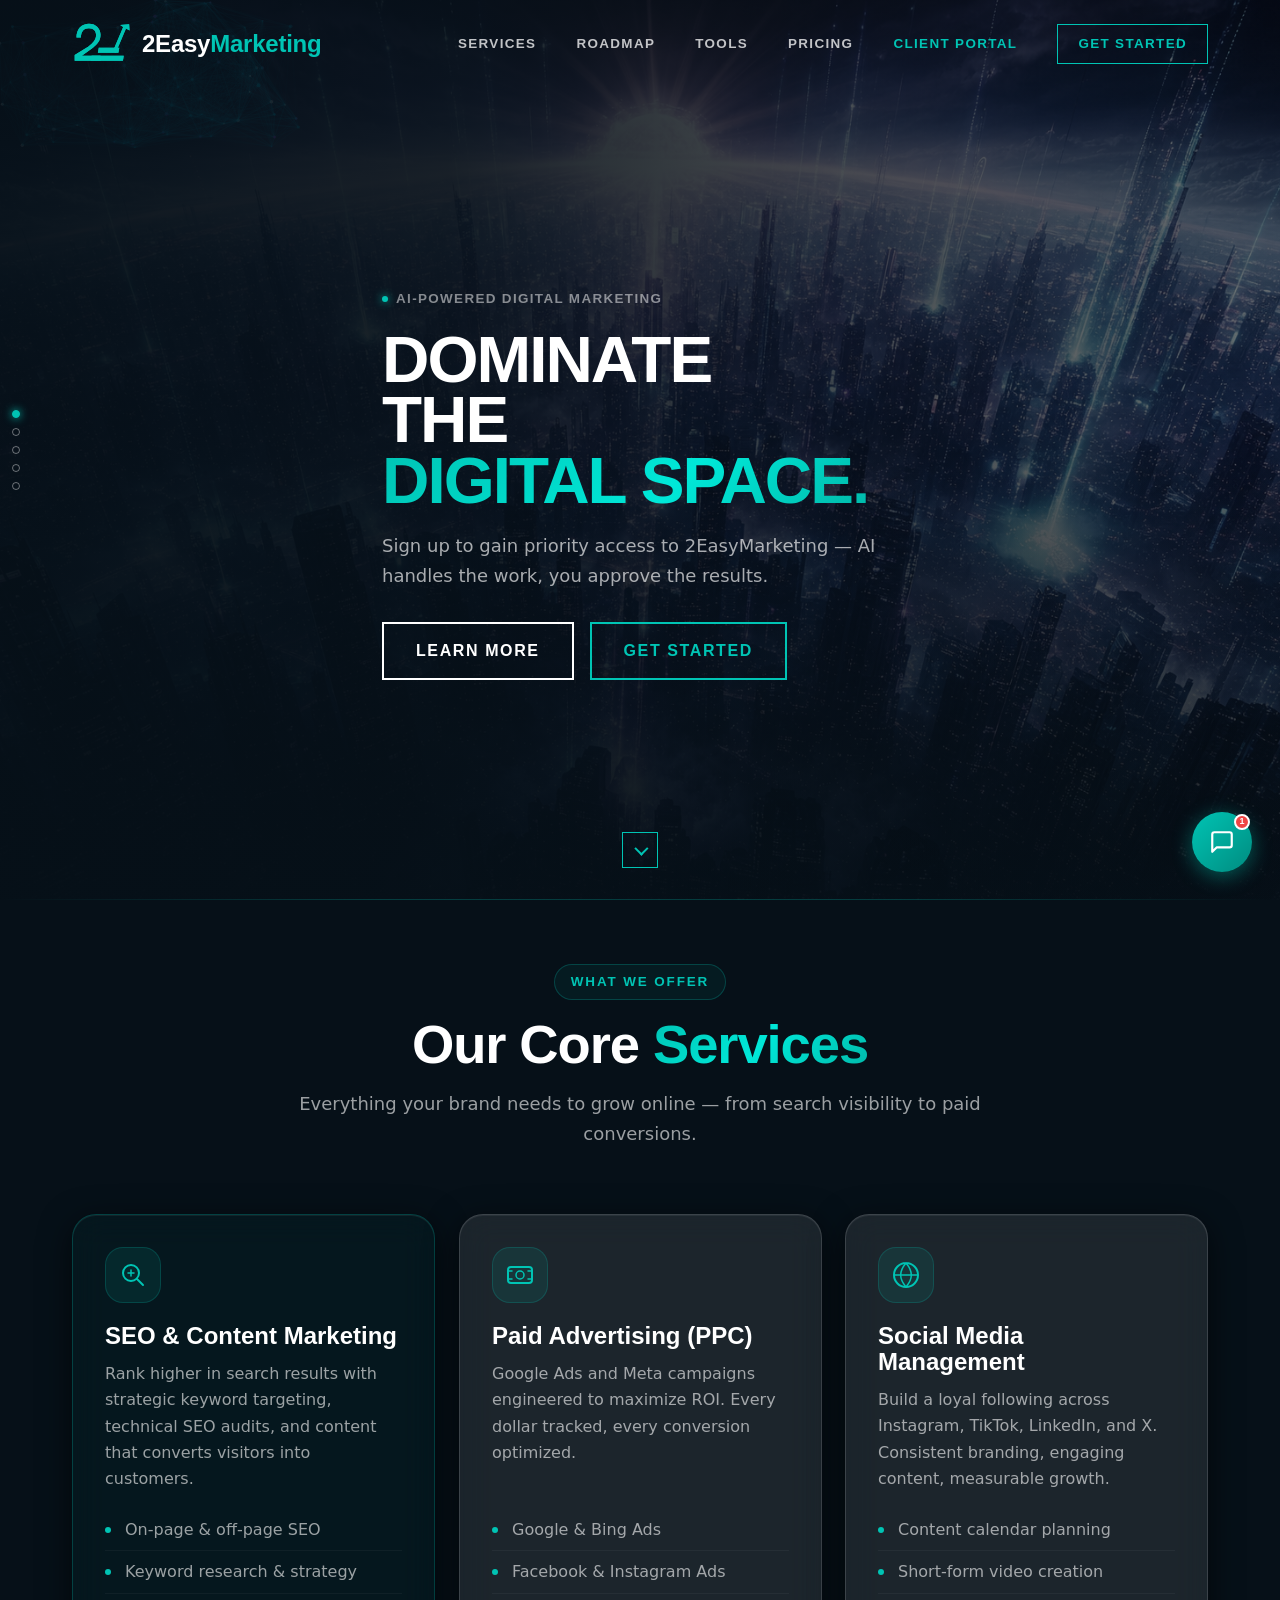
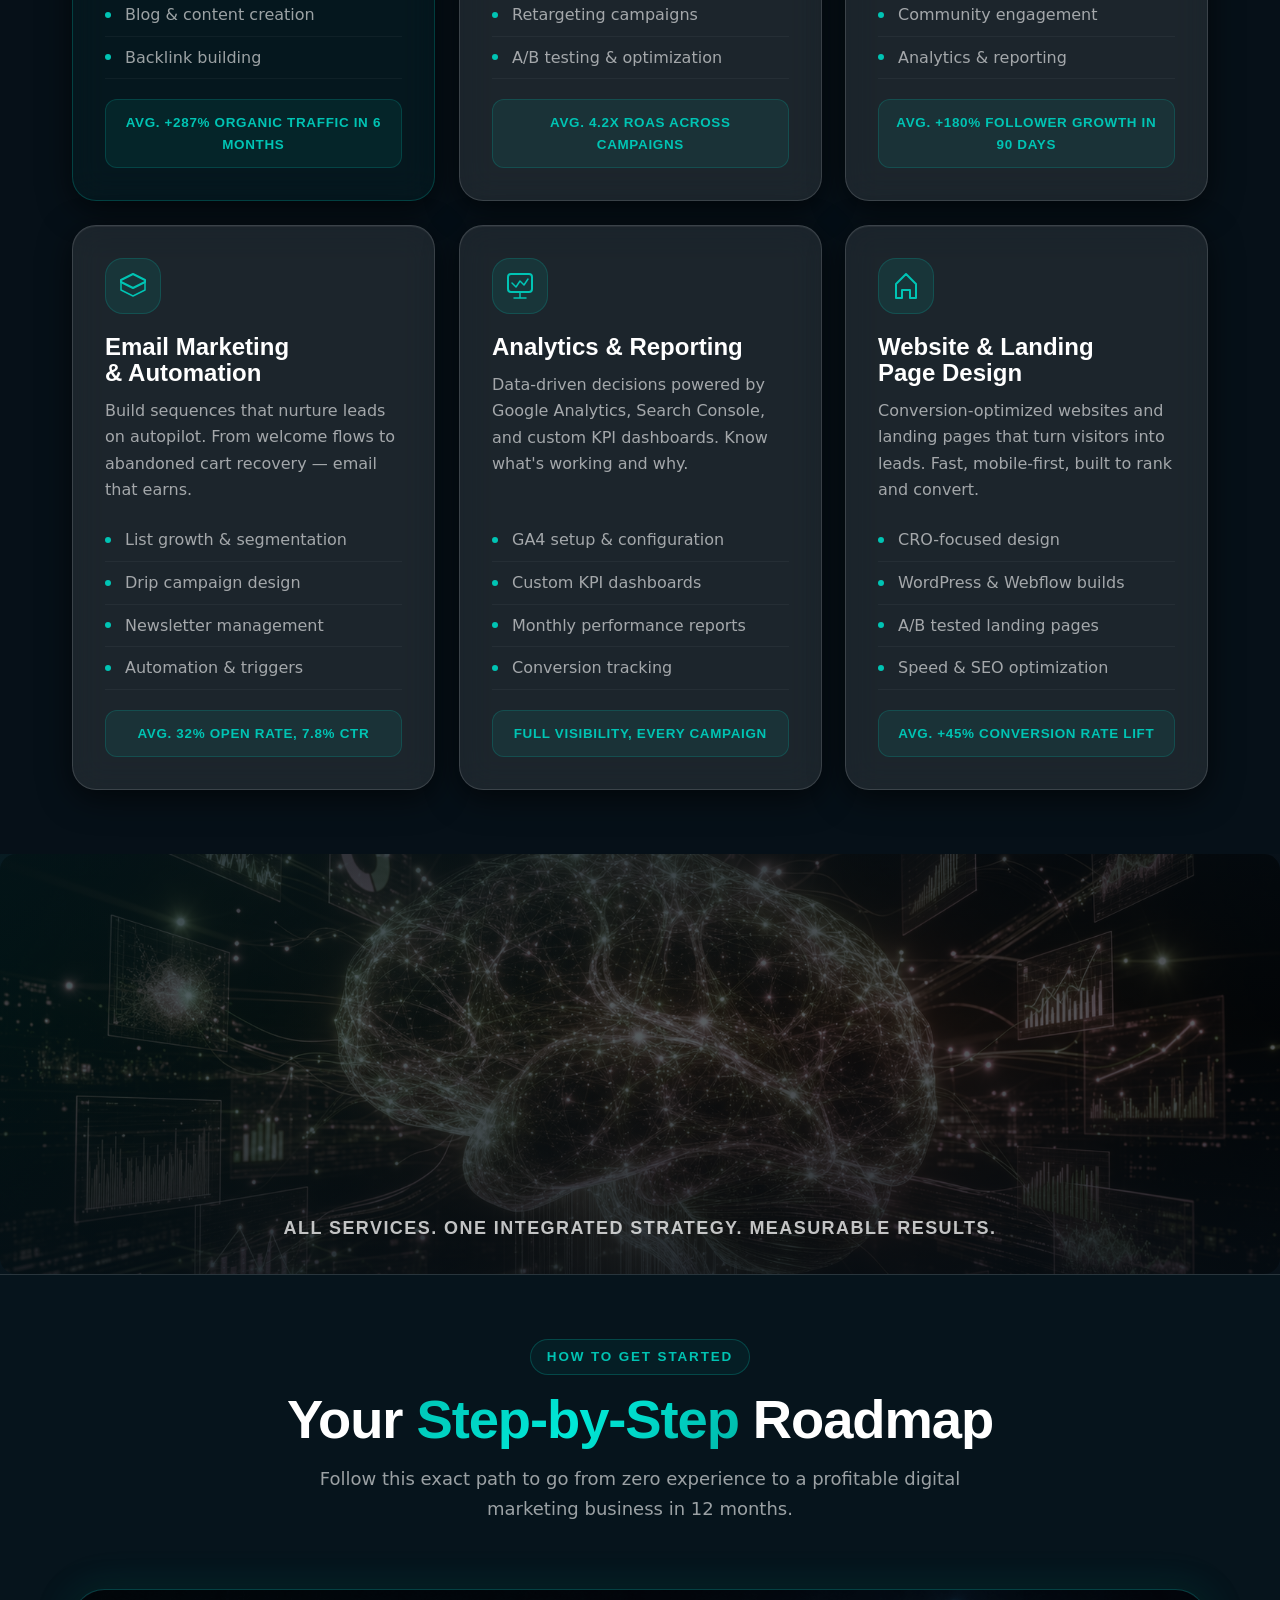
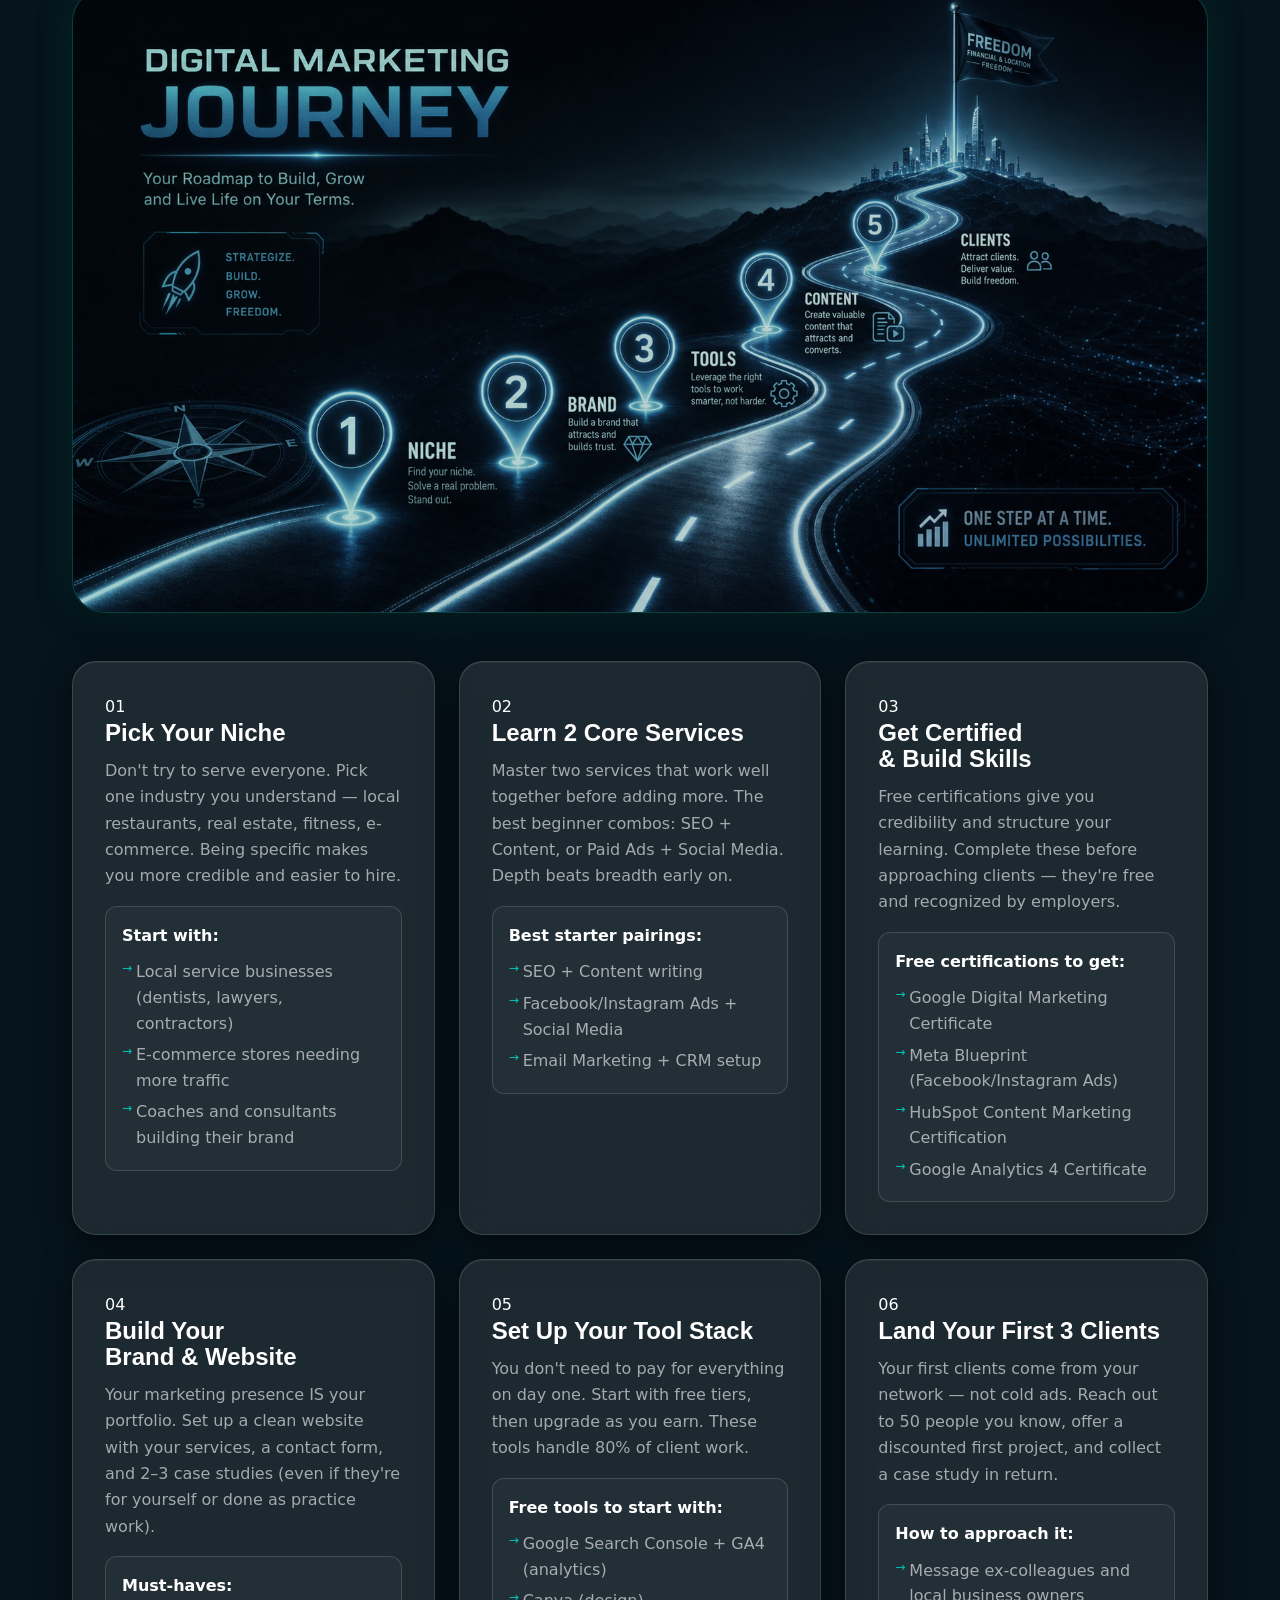
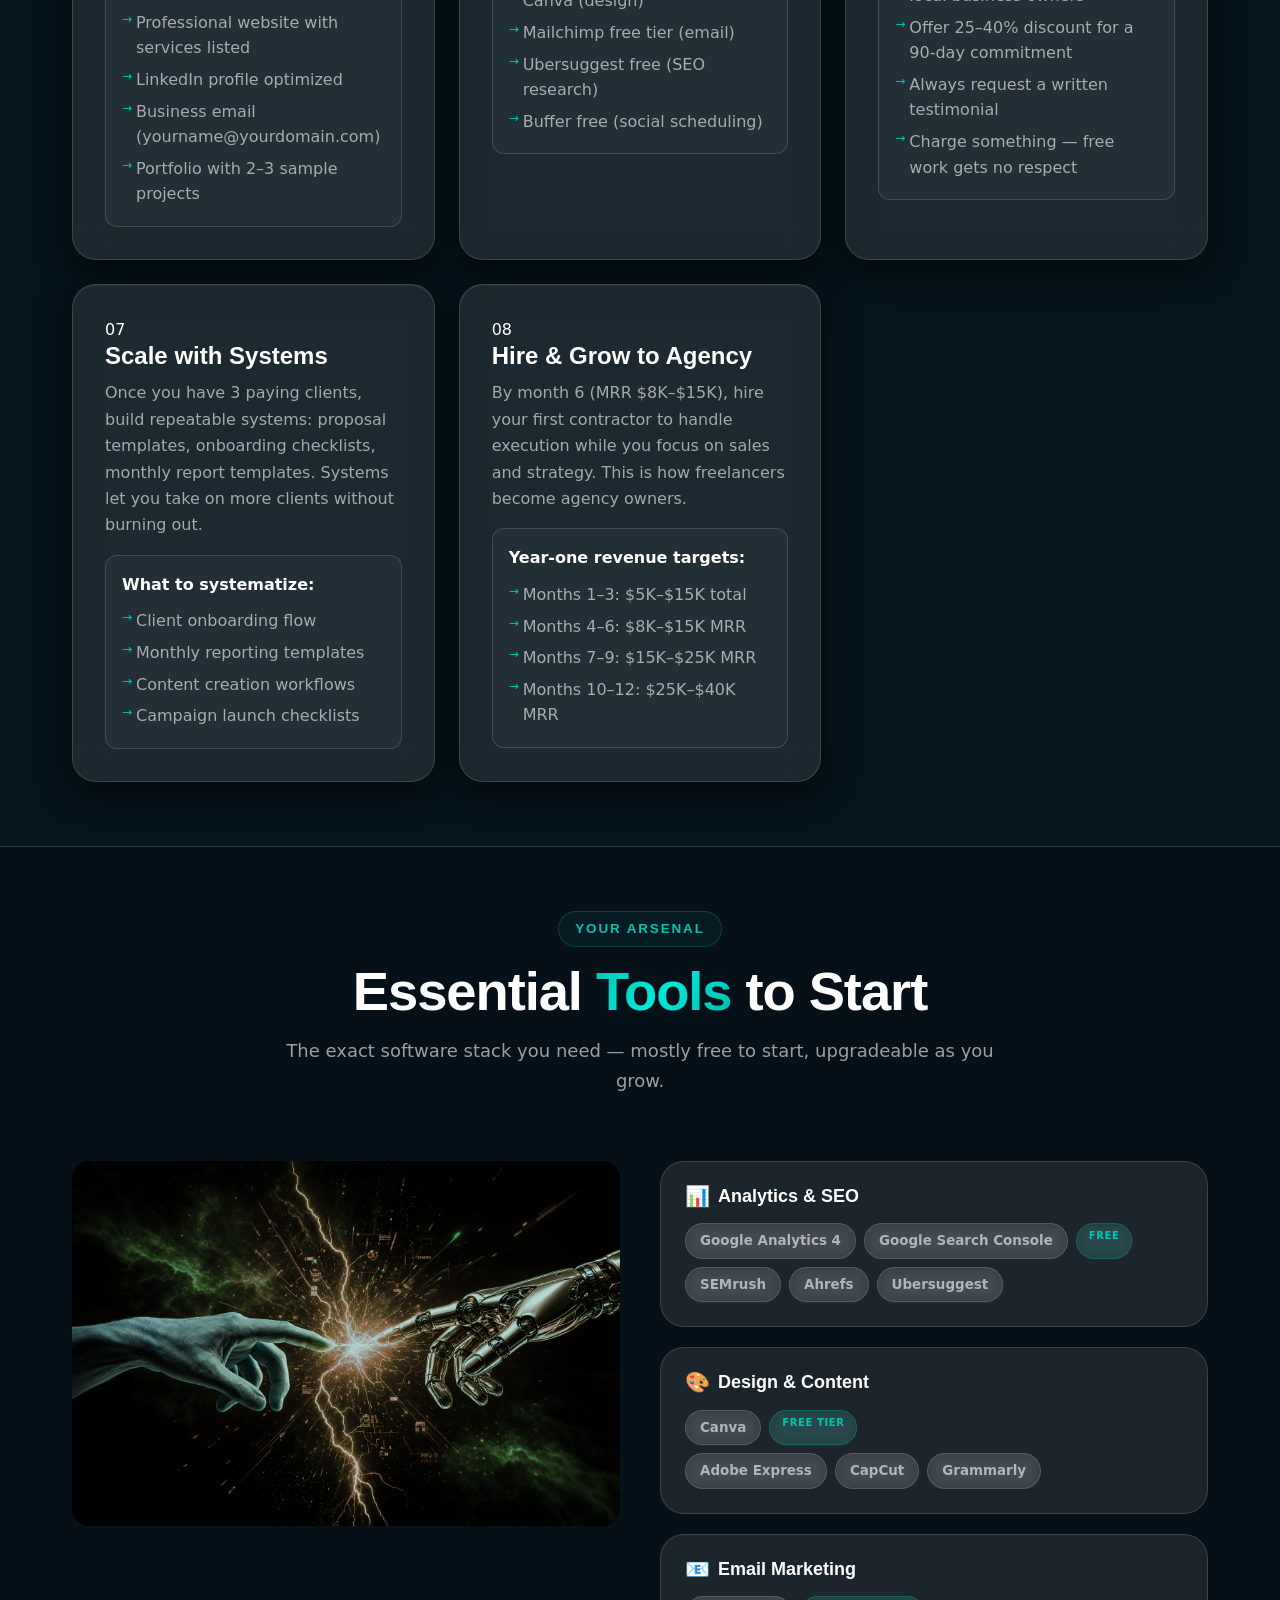
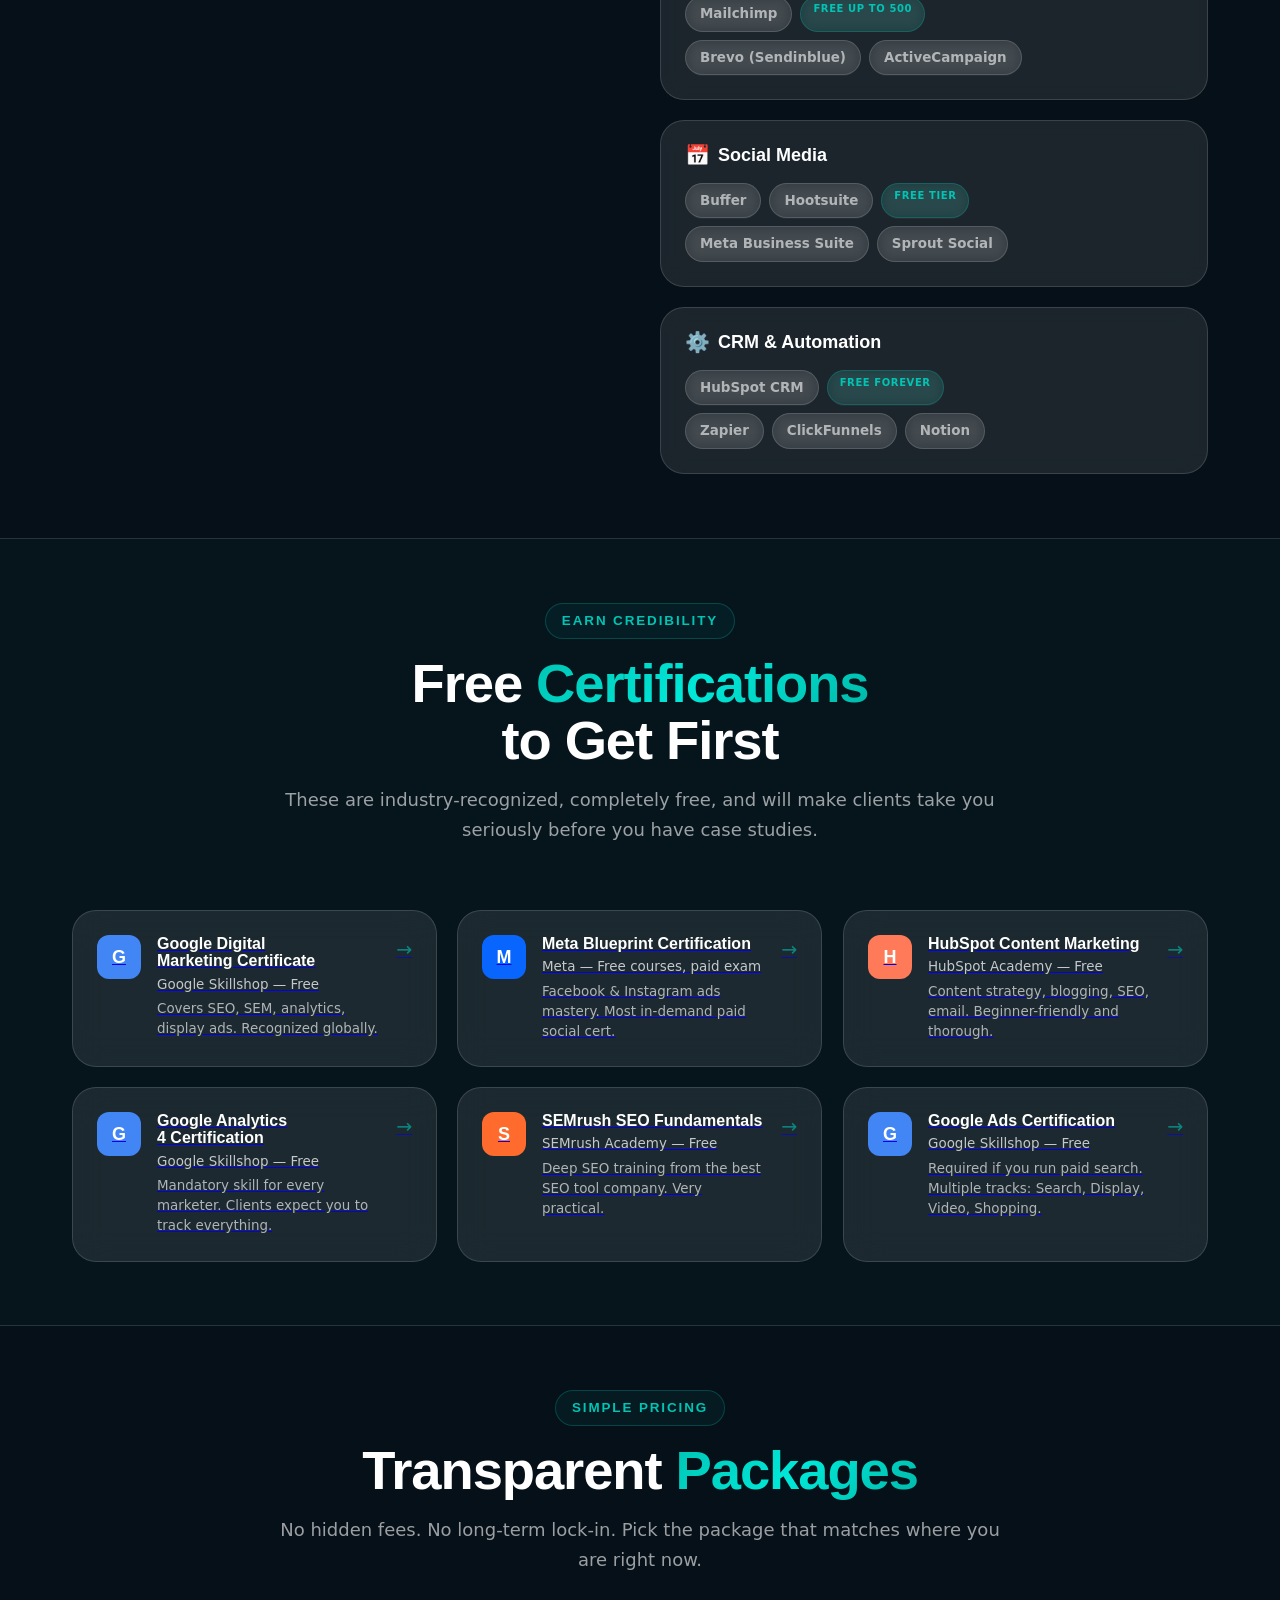
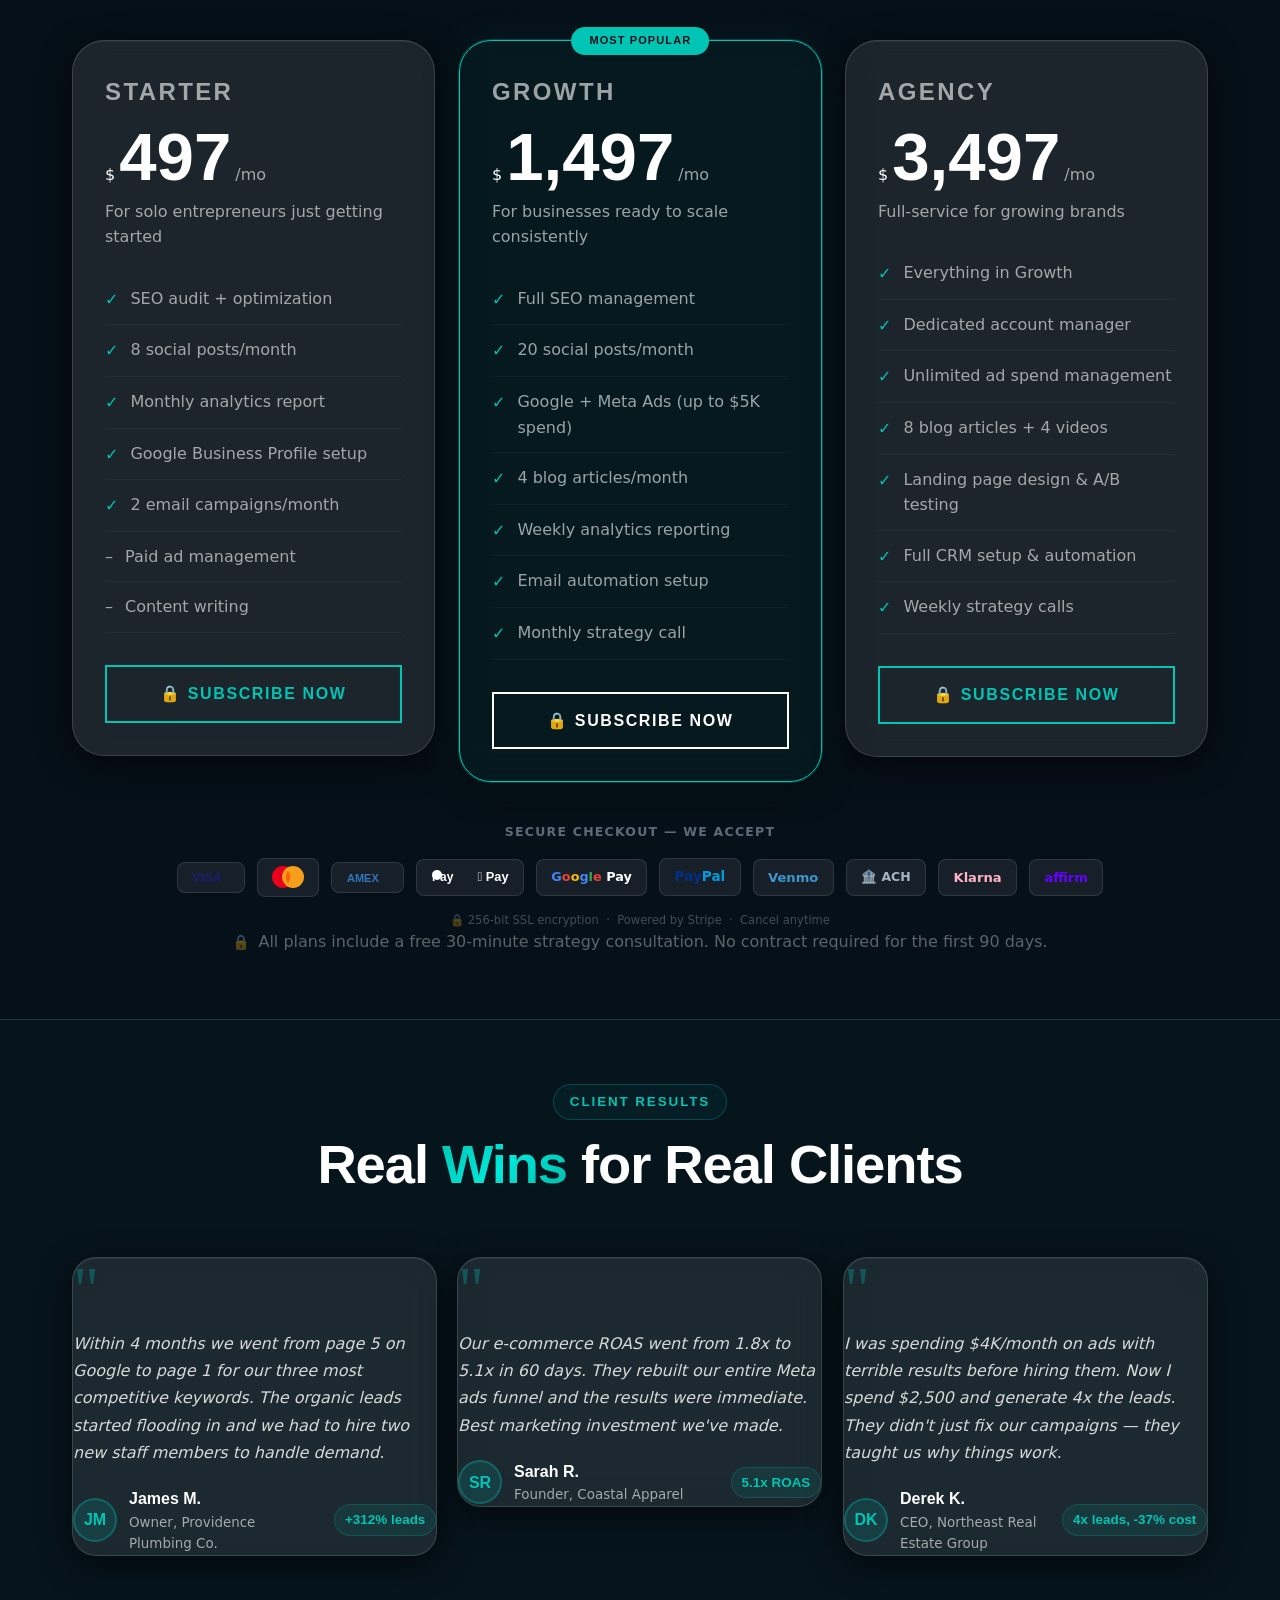
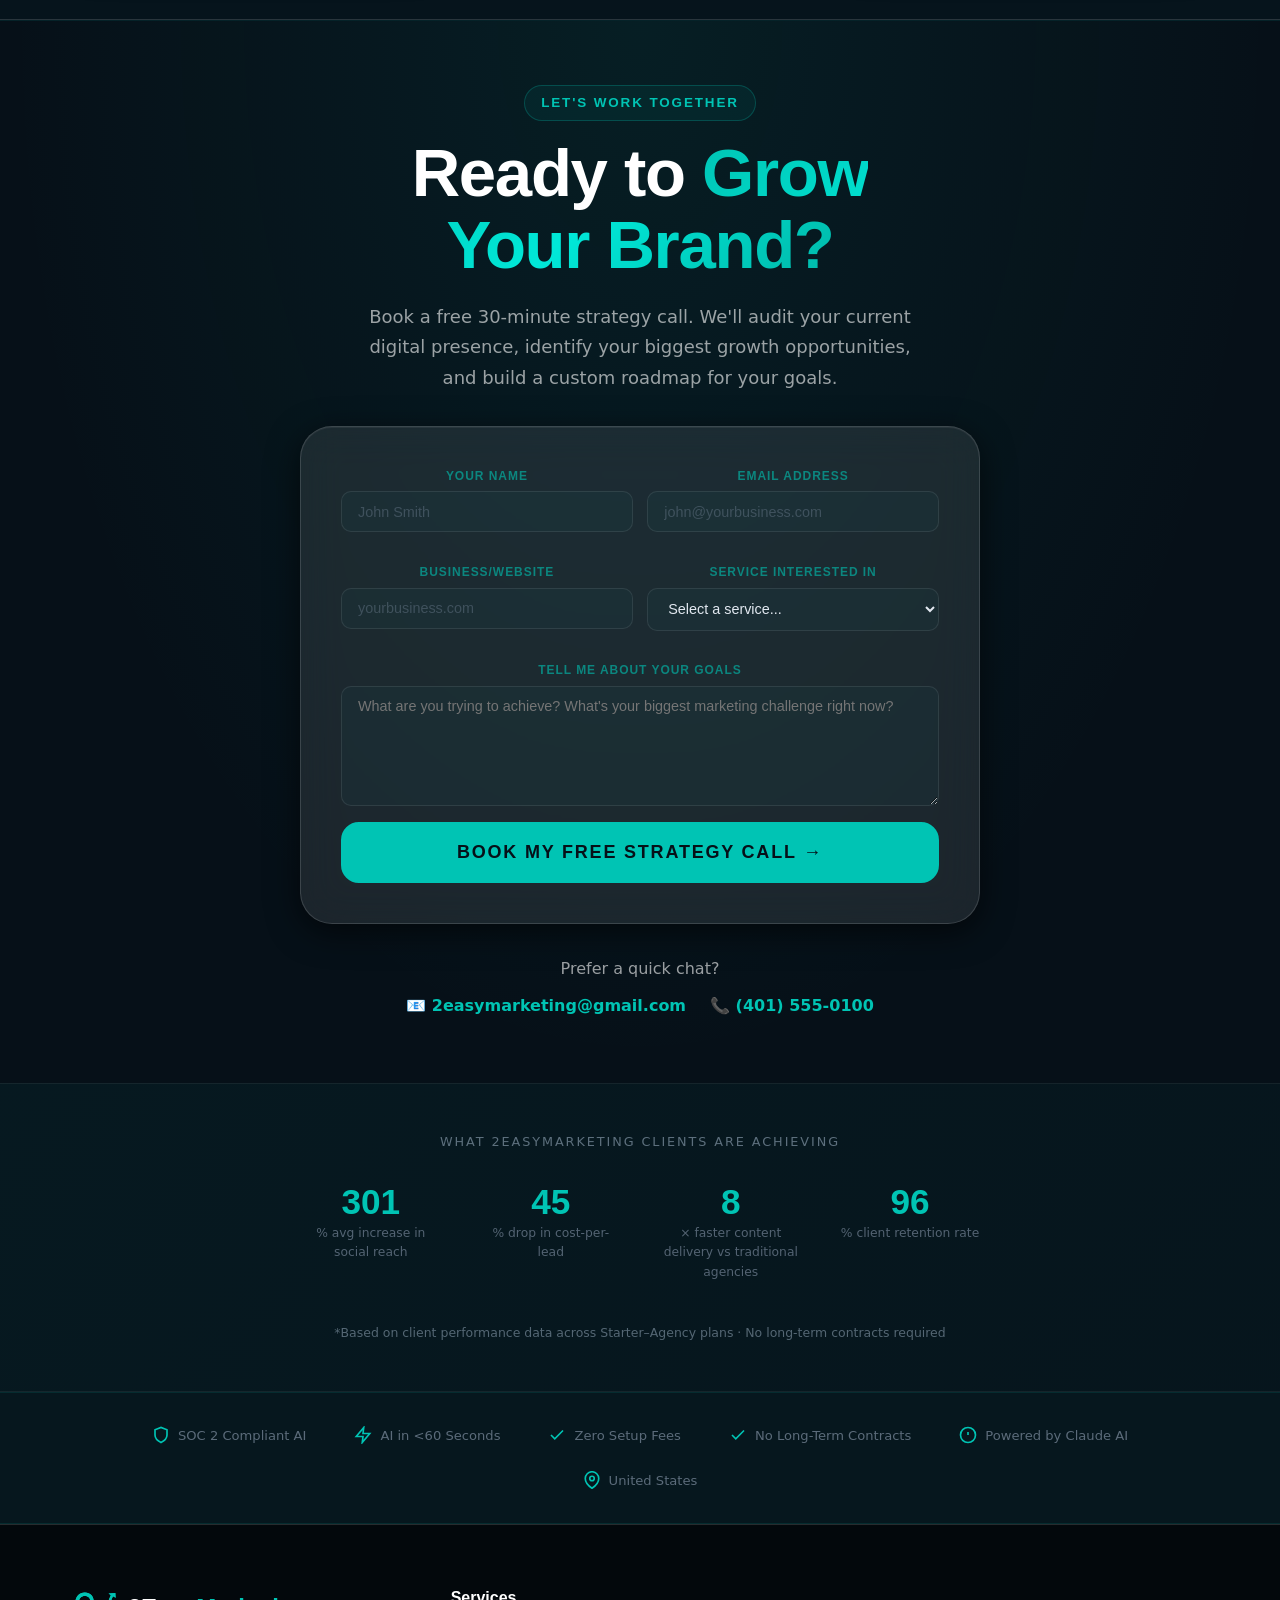
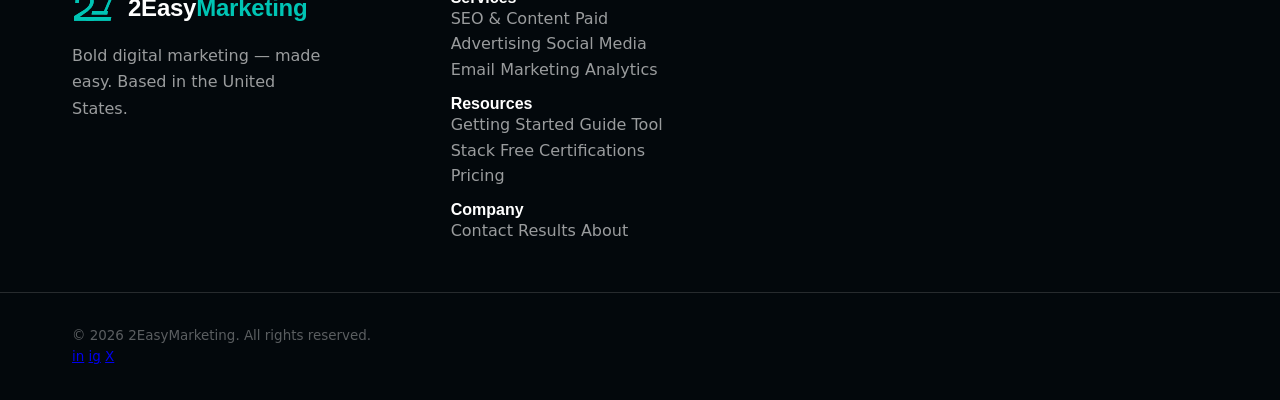
==== index.html @ 4281cad9 "feat: expand Ad Engine to 11 platforms (YouTube, TikTok, Google, Snapchat, X, Microsoft, LinkedIn, P" ====
<!DOCTYPE html>
<html lang="en" data-theme="dark">
<head>
  <meta charset="UTF-8" />
  <meta name="viewport" content="width=device-width, initial-scale=1.0" />
  <link rel="canonical" href="https://2easymarketing.net" />
  <link rel="icon" type="image/svg+xml" href="favicon.svg" />
  <link rel="shortcut icon" href="favicon.svg" />
  <meta name="description" content="2EasyMarketing — AI-powered digital marketing agency in Pawtucket, Rhode Island. No setup fees. No contracts. AI handles the work, you approve the results." />
  <meta property="og:type" content="website" />
  <meta property="og:url" content="https://2easymarketing.net" />
  <meta property="og:title" content="2EasyMarketing — AI-Powered Digital Marketing" />
  <meta property="og:description" content="AI-powered digital marketing starting at $497/mo. No setup fees. No contracts. Sign up and AI starts working instantly." />
  <meta property="og:image" content="https://2easymarketing.net/hero-bg.png" />
  <meta name="twitter:card" content="summary_large_image" />
  <meta name="twitter:title" content="2EasyMarketing — AI-Powered Digital Marketing" />
  <meta name="twitter:description" content="AI handles the marketing. You approve the results. Starting at $497/mo." />
  <!-- Performance: preconnect to external origins -->
  <link rel="preconnect" href="https://api.fontshare.com" crossorigin />
  <link rel="dns-prefetch" href="https://api.fontshare.com" />
  <link rel="preconnect" href="https://fonts.gstatic.com" crossorigin />
  <title>2EasyMarketing — Digital Marketing Made Easy</title>
  <meta name="description" content="2EasyMarketing makes digital marketing simple, affordable, and effective. Step-by-step strategy, proven tools, and services that get results." />
  <meta property="og:title" content="2EasyMarketing — Digital Marketing Made Easy" />
  <meta property="og:description" content="Everything you need to launch, grow, and scale — without the complexity." />

  <!-- Fonts -->
    <link rel="preload" href="hero-bg.png" as="image" fetchpriority="high" />
  <link href="https://api.fontshare.com/v2/css?f[]=clash-display@400,500,600,700&f[]=satoshi@300,400,500,700&display=swap" rel="stylesheet" />

  <link rel="stylesheet" href="style.css" />
  <style>
    /* Ensure custom fonts use swap to prevent FOIT */
    @font-face { font-display: swap; }
    /* Critical: prevent layout shift on hero image */
    .hero-bg-img { content-visibility: auto; }
    /* Skeleton loader animation */
    @keyframes shimmer {
      0% { background-position: -400px 0; }
      100% { background-position: 400px 0; }
    }
    .skeleton {
      background: linear-gradient(90deg, rgba(255,255,255,.04) 25%, rgba(255,255,255,.08) 50%, rgba(255,255,255,.04) 75%);
      background-size: 400px 100%;
      animation: shimmer 1.4s infinite;
      border-radius: 8px;
    }
  </style>
  <link rel="stylesheet" href="premium.css" />
</head>
<body>

  <!-- ===== HEADER ===== -->
  <header class="header" id="header">
    <div class="container header-inner">
      <a href="#" class="logo" aria-label="2EasyMarketing Home">
        <svg width="58" height="48" viewBox="0 0 130 105" fill="none" aria-hidden="true">
          <defs><filter id="logo-glow-nav" x="-40%" y="-40%" width="180%" height="180%"><feGaussianBlur stdDeviation="1.5" result="b"/><feMerge><feMergeNode in="b"/><feMergeNode in="SourceGraphic"/></feMerge></filter></defs>
          <g filter="url(#logo-glow-nav)" fill="#00c4b4">
            <path d="M 10 38 C 10 18, 22 7, 38 7 C 54 7, 64 18, 64 32 C 64 45, 57 53, 47 61 L 22 79 L 64 79 L 64 90 L 6 90 L 6 77 L 37 58 C 48 50, 54 42, 54 32 C 54 24, 49 17, 38 17 C 27 17, 20 24, 20 38 Z"/>
            <path d="M 60 61 L 106 61 L 104 72 L 58 72 Z"/>
            <path d="M 44 79 L 116 79 L 114 90 L 42 90 Z"/>
            <path d="M 92 68 L 98 72 L 121 18 L 115 14 Z"/>
            <path d="M 128 8 L 108 10 L 114 14 L 121 18 L 129 22 Z"/>
          </g>
        </svg>
        <span class="logo-text">2Easy<span class="logo-accent">Marketing</span></span>
      </a>

      <nav class="nav" aria-label="Main navigation">
        <a href="#services" class="nav-link">Services</a>
        <a href="#roadmap" class="nav-link">Roadmap</a>
        <a href="#tools" class="nav-link">Tools</a>
        <a href="#pricing" class="nav-link">Pricing</a>
        <a href="#" class="nav-link" id="open-portal-btn" style="color:var(--neon-blue, #00c4b4) !important;font-weight:600">Client Portal</a>
        <a href="#contact" class="nav-cta">Get Started</a>
      </nav>

      <button class="hamburger" aria-label="Open menu" id="hamburger">
        <span></span><span></span><span></span>
      </button>
    </div>
  </header>

  <!-- Mobile Nav -->
  <div class="mobile-nav" id="mobileNav">
    <button class="mobile-nav-close" id="mobileNavClose" aria-label="Close menu">✕</button>
    <nav>
      <a href="#services" class="mobile-nav-link">Services</a>
      <a href="#roadmap" class="mobile-nav-link">Roadmap</a>
      <a href="#tools" class="mobile-nav-link">Tools</a>
      <a href="#pricing" class="mobile-nav-link">Pricing</a>
      <a href="#" class="mobile-nav-link" id="open-portal-mobile">Client Portal</a>
      <a href="#contact" class="mobile-nav-link mobile-nav-cta">Get Started</a>
    </nav>
  </div>

  <!-- ===== HERO — VISAGE LAYOUT ===== -->
  <section class="hero" id="hero">
    <!-- Background -->
    <div class="hero-bg">
      <img src="hero-bg.png" alt="2EasyMarketing — Digital marketing background" class="hero-bg-img" />
      <canvas id="particles-canvas" aria-hidden="true"></canvas>
      <div class="hero-overlay"></div>
    </div>

    <!-- Left dot navigation (Visage style) -->
    <nav class="hero-dot-nav" aria-label="Section navigation">
      <a href="#hero"    class="hero-dot active" aria-label="Hero"></a>
      <a href="#services" class="hero-dot" aria-label="Services"></a>
      <a href="#roadmap"  class="hero-dot" aria-label="Roadmap"></a>
      <a href="#pricing"  class="hero-dot" aria-label="Pricing"></a>
      <a href="#contact"  class="hero-dot" aria-label="Contact"></a>
    </nav>

    <!-- Hero content — left-aligned, sits at bottom like Visage -->
    <div class="container hero-content">
      <div class="hero-badge">
        <span class="badge-dot"></span>
        AI-Powered Digital Marketing
      </div>
      <h1 class="hero-title">
        Dominate<br/>
        the<br/>
        <span class="gradient-text">Digital Space.</span>
      </h1>
      <p class="hero-subtitle">
        Sign up to gain priority access to 2EasyMarketing — AI handles the work, you approve the results.
      </p>
      <div class="hero-actions">
        <a href="#roadmap" class="btn btn-primary">Learn More</a>
        <a href="#contact"  class="btn btn-ghost">Get Started</a>
      </div>

    </div>

    <!-- Teal down-arrow at bottom center (Visage style) -->
    <a href="#services" class="hero-scroll-hint" aria-label="Scroll to services">
      <div class="scroll-arrow"></div>
    </a>
  </section>

  <!-- ===== SERVICES ===== -->
  <section class="section" id="services">
    <div class="container">
      <div class="section-header">
        <span class="section-tag">What We Offer</span>
        <h2 class="section-title">Our Core <span class="gradient-text">Services</span></h2>
        <p class="section-desc">Everything your brand needs to grow online — from search visibility to paid conversions.</p>
      </div>

      <div class="services-grid">
        <div class="service-card featured">
          <div class="service-icon">
            <svg width="32" height="32" viewBox="0 0 32 32" fill="none"><circle cx="14" cy="14" r="8" stroke="currentColor" stroke-width="2"/><path d="M20 20l6 6" stroke="currentColor" stroke-width="2" stroke-linecap="round"/><path d="M11 14h6M14 11v6" stroke="currentColor" stroke-width="1.5" stroke-linecap="round"/></svg>
          </div>
          <h3 class="service-title">SEO & Content Marketing</h3>
          <p class="service-desc">Rank higher in search results with strategic keyword targeting, technical SEO audits, and content that converts visitors into customers.</p>
          <ul class="service-list">
            <li>On-page & off-page SEO</li>
            <li>Keyword research & strategy</li>
            <li>Blog & content creation</li>
            <li>Backlink building</li>
          </ul>
          <div class="service-result">Avg. +287% organic traffic in 6 months</div>
        </div>

        <div class="service-card">
          <div class="service-icon">
            <svg width="32" height="32" viewBox="0 0 32 32" fill="none"><rect x="4" y="8" width="24" height="16" rx="3" stroke="currentColor" stroke-width="2"/><circle cx="16" cy="16" r="4" stroke="currentColor" stroke-width="1.5"/><path d="M4 12h4M24 12h4M4 20h4M24 20h4" stroke="currentColor" stroke-width="1.5" stroke-linecap="round"/></svg>
          </div>
          <h3 class="service-title">Paid Advertising (PPC)</h3>
          <p class="service-desc">Google Ads and Meta campaigns engineered to maximize ROI. Every dollar tracked, every conversion optimized.</p>
          <ul class="service-list">
            <li>Google & Bing Ads</li>
            <li>Facebook & Instagram Ads</li>
            <li>Retargeting campaigns</li>
            <li>A/B testing & optimization</li>
          </ul>
          <div class="service-result">Avg. 4.2x ROAS across campaigns</div>
        </div>

        <div class="service-card">
          <div class="service-icon">
            <svg width="32" height="32" viewBox="0 0 32 32" fill="none"><path d="M16 4C9.37 4 4 9.37 4 16s5.37 12 12 12 12-5.37 12-12S22.63 4 16 4z" stroke="currentColor" stroke-width="2"/><path d="M4 16h24M16 4c-3.33 4-5.33 8-5.33 12 0 4 2 8 5.33 12M16 4c3.33 4 5.33 8 5.33 12 0 4-2 8-5.33 12" stroke="currentColor" stroke-width="1.5"/></svg>
          </div>
          <h3 class="service-title">Social Media Management</h3>
          <p class="service-desc">Build a loyal following across Instagram, TikTok, LinkedIn, and X. Consistent branding, engaging content, measurable growth.</p>
          <ul class="service-list">
            <li>Content calendar planning</li>
            <li>Short-form video creation</li>
            <li>Community engagement</li>
            <li>Analytics & reporting</li>
          </ul>
          <div class="service-result">Avg. +180% follower growth in 90 days</div>
        </div>

        <div class="service-card">
          <div class="service-icon">
            <svg width="32" height="32" viewBox="0 0 32 32" fill="none"><path d="M4 10l12-6 12 6v2L16 18 4 12v-2z" stroke="currentColor" stroke-width="2" stroke-linejoin="round"/><path d="M4 12v8l12 6 12-6v-8" stroke="currentColor" stroke-width="1.5" stroke-linejoin="round"/></svg>
          </div>
          <h3 class="service-title">Email Marketing & Automation</h3>
          <p class="service-desc">Build sequences that nurture leads on autopilot. From welcome flows to abandoned cart recovery — email that earns.</p>
          <ul class="service-list">
            <li>List growth & segmentation</li>
            <li>Drip campaign design</li>
            <li>Newsletter management</li>
            <li>Automation & triggers</li>
          </ul>
          <div class="service-result">Avg. 32% open rate, 7.8% CTR</div>
        </div>

        <div class="service-card">
          <div class="service-icon">
            <svg width="32" height="32" viewBox="0 0 32 32" fill="none"><rect x="4" y="4" width="24" height="18" rx="3" stroke="currentColor" stroke-width="2"/><path d="M10 28h12M16 22v6" stroke="currentColor" stroke-width="1.5" stroke-linecap="round"/><path d="M8 13l4 4 4-6 4 4 4-6" stroke="currentColor" stroke-width="1.5" stroke-linecap="round" stroke-linejoin="round"/></svg>
          </div>
          <h3 class="service-title">Analytics & Reporting</h3>
          <p class="service-desc">Data-driven decisions powered by Google Analytics, Search Console, and custom KPI dashboards. Know what's working and why.</p>
          <ul class="service-list">
            <li>GA4 setup & configuration</li>
            <li>Custom KPI dashboards</li>
            <li>Monthly performance reports</li>
            <li>Conversion tracking</li>
          </ul>
          <div class="service-result">Full visibility, every campaign</div>
        </div>

        <div class="service-card">
          <div class="service-icon">
            <svg width="32" height="32" viewBox="0 0 32 32" fill="none"><path d="M6 28V14l10-10 10 10v14H20v-8h-8v8H6z" stroke="currentColor" stroke-width="2" stroke-linejoin="round"/></svg>
          </div>
          <h3 class="service-title">Website & Landing Page Design</h3>
          <p class="service-desc">Conversion-optimized websites and landing pages that turn visitors into leads. Fast, mobile-first, built to rank and convert.</p>
          <ul class="service-list">
            <li>CRO-focused design</li>
            <li>WordPress & Webflow builds</li>
            <li>A/B tested landing pages</li>
            <li>Speed & SEO optimization</li>
          </ul>
          <div class="service-result">Avg. +45% conversion rate lift</div>
        </div>
      </div>
    </div>
  </section>

  <!-- ===== SERVICES IMAGE BANNER ===== -->
  <div class="full-bleed-banner">
    <img src="services-bg.png" alt="AI-powered digital marketing intelligence" loading="lazy" style="border-radius:16px;box-shadow:0 0 60px rgba(0,196,180,0.2);" />
    <div class="banner-overlay">
      <p class="banner-caption">All services. One integrated strategy. Measurable results.</p>
    </div>
  </div>

  <!-- ===== ROADMAP ===== -->
  <section class="section section-alt" id="roadmap">
    <div class="container">
      <div class="section-header">
        <span class="section-tag">How to Get Started</span>
        <h2 class="section-title">Your <span class="gradient-text">Step-by-Step</span> Roadmap</h2>
        <p class="section-desc">Follow this exact path to go from zero experience to a profitable digital marketing business in 12 months.</p>
      </div>

      <div class="roadmap-visual">
        <img src="roadmap.png" alt="Digital marketing journey roadmap" loading="lazy" class="roadmap-img" />
      </div>

      <div class="steps-grid">
        <div class="step-card" data-step="01">
          <div class="step-number">01</div>
          <div class="step-content">
            <h3 class="step-title">Pick Your Niche</h3>
            <p class="step-desc">Don't try to serve everyone. Pick one industry you understand — local restaurants, real estate, fitness, e-commerce. Being specific makes you more credible and easier to hire.</p>
            <div class="step-tips">
              <strong>Start with:</strong>
              <ul>
                <li>Local service businesses (dentists, lawyers, contractors)</li>
                <li>E-commerce stores needing more traffic</li>
                <li>Coaches and consultants building their brand</li>
              </ul>
            </div>
          </div>
        </div>

        <div class="step-card" data-step="02">
          <div class="step-number">02</div>
          <div class="step-content">
            <h3 class="step-title">Learn 2 Core Services</h3>
            <p class="step-desc">Master two services that work well together before adding more. The best beginner combos: SEO + Content, or Paid Ads + Social Media. Depth beats breadth early on.</p>
            <div class="step-tips">
              <strong>Best starter pairings:</strong>
              <ul>
                <li>SEO + Content writing</li>
                <li>Facebook/Instagram Ads + Social Media</li>
                <li>Email Marketing + CRM setup</li>
              </ul>
            </div>
          </div>
        </div>

        <div class="step-card" data-step="03">
          <div class="step-number">03</div>
          <div class="step-content">
            <h3 class="step-title">Get Certified & Build Skills</h3>
            <p class="step-desc">Free certifications give you credibility and structure your learning. Complete these before approaching clients — they're free and recognized by employers.</p>
            <div class="step-tips">
              <strong>Free certifications to get:</strong>
              <ul>
                <li>Google Digital Marketing Certificate</li>
                <li>Meta Blueprint (Facebook/Instagram Ads)</li>
                <li>HubSpot Content Marketing Certification</li>
                <li>Google Analytics 4 Certificate</li>
              </ul>
            </div>
          </div>
        </div>

        <div class="step-card" data-step="04">
          <div class="step-number">04</div>
          <div class="step-content">
            <h3 class="step-title">Build Your Brand & Website</h3>
            <p class="step-desc">Your marketing presence IS your portfolio. Set up a clean website with your services, a contact form, and 2–3 case studies (even if they're for yourself or done as practice work).</p>
            <div class="step-tips">
              <strong>Must-haves:</strong>
              <ul>
                <li>Professional website with services listed</li>
                <li>LinkedIn profile optimized</li>
                <li>Business email (yourname@yourdomain.com)</li>
                <li>Portfolio with 2–3 sample projects</li>
              </ul>
            </div>
          </div>
        </div>

        <div class="step-card" data-step="05">
          <div class="step-number">05</div>
          <div class="step-content">
            <h3 class="step-title">Set Up Your Tool Stack</h3>
            <p class="step-desc">You don't need to pay for everything on day one. Start with free tiers, then upgrade as you earn. These tools handle 80% of client work.</p>
            <div class="step-tips">
              <strong>Free tools to start with:</strong>
              <ul>
                <li>Google Search Console + GA4 (analytics)</li>
                <li>Canva (design)</li>
                <li>Mailchimp free tier (email)</li>
                <li>Ubersuggest free (SEO research)</li>
                <li>Buffer free (social scheduling)</li>
              </ul>
            </div>
          </div>
        </div>

        <div class="step-card" data-step="06">
          <div class="step-number">06</div>
          <div class="step-content">
            <h3 class="step-title">Land Your First 3 Clients</h3>
            <p class="step-desc">Your first clients come from your network — not cold ads. Reach out to 50 people you know, offer a discounted first project, and collect a case study in return.</p>
            <div class="step-tips">
              <strong>How to approach it:</strong>
              <ul>
                <li>Message ex-colleagues and local business owners</li>
                <li>Offer 25–40% discount for a 90-day commitment</li>
                <li>Always request a written testimonial</li>
                <li>Charge something — free work gets no respect</li>
              </ul>
            </div>
          </div>
        </div>

        <div class="step-card" data-step="07">
          <div class="step-number">07</div>
          <div class="step-content">
            <h3 class="step-title">Scale with Systems</h3>
            <p class="step-desc">Once you have 3 paying clients, build repeatable systems: proposal templates, onboarding checklists, monthly report templates. Systems let you take on more clients without burning out.</p>
            <div class="step-tips">
              <strong>What to systematize:</strong>
              <ul>
                <li>Client onboarding flow</li>
                <li>Monthly reporting templates</li>
                <li>Content creation workflows</li>
                <li>Campaign launch checklists</li>
              </ul>
            </div>
          </div>
        </div>

        <div class="step-card" data-step="08">
          <div class="step-number">08</div>
          <div class="step-content">
            <h3 class="step-title">Hire & Grow to Agency</h3>
            <p class="step-desc">By month 6 (MRR $8K–$15K), hire your first contractor to handle execution while you focus on sales and strategy. This is how freelancers become agency owners.</p>
            <div class="step-tips">
              <strong>Year-one revenue targets:</strong>
              <ul>
                <li>Months 1–3: $5K–$15K total</li>
                <li>Months 4–6: $8K–$15K MRR</li>
                <li>Months 7–9: $15K–$25K MRR</li>
                <li>Months 10–12: $25K–$40K MRR</li>
              </ul>
            </div>
          </div>
        </div>
      </div>
    </div>
  </section>

  <!-- ===== TOOLS ===== -->
  <section class="section" id="tools">
    <div class="container">
      <div class="section-header">
        <span class="section-tag">Your Arsenal</span>
        <h2 class="section-title">Essential <span class="gradient-text">Tools</span> to Start</h2>
        <p class="section-desc">The exact software stack you need — mostly free to start, upgradeable as you grow.</p>
      </div>

      <div class="tools-layout">
        <div class="tools-image-col">
          <img src="tools-bg.png" alt="Human and AI collaboration" loading="lazy" class="tools-img" style="border-radius:16px;box-shadow:0 0 60px rgba(0,196,180,0.3);" />
        </div>
        <div class="tools-list-col">
          <div class="tool-category">
            <h3 class="tool-cat-title">
              <span class="tool-cat-icon">📊</span> Analytics & SEO
            </h3>
            <div class="tool-row">
              <div class="tool-pill">Google Analytics 4</div>
              <div class="tool-pill">Google Search Console</div>
              <div class="tool-pill free-badge">Free</div>
            </div>
            <div class="tool-row">
              <div class="tool-pill">SEMrush</div>
              <div class="tool-pill">Ahrefs</div>
              <div class="tool-pill">Ubersuggest</div>
            </div>
          </div>

          <div class="tool-category">
            <h3 class="tool-cat-title">
              <span class="tool-cat-icon">🎨</span> Design & Content
            </h3>
            <div class="tool-row">
              <div class="tool-pill">Canva</div>
              <div class="tool-pill free-badge">Free Tier</div>
            </div>
            <div class="tool-row">
              <div class="tool-pill">Adobe Express</div>
              <div class="tool-pill">CapCut</div>
              <div class="tool-pill">Grammarly</div>
            </div>
          </div>

          <div class="tool-category">
            <h3 class="tool-cat-title">
              <span class="tool-cat-icon">📧</span> Email Marketing
            </h3>
            <div class="tool-row">
              <div class="tool-pill">Mailchimp</div>
              <div class="tool-pill free-badge">Free up to 500</div>
            </div>
            <div class="tool-row">
              <div class="tool-pill">Brevo (Sendinblue)</div>
              <div class="tool-pill">ActiveCampaign</div>
            </div>
          </div>

          <div class="tool-category">
            <h3 class="tool-cat-title">
              <span class="tool-cat-icon">📅</span> Social Media
            </h3>
            <div class="tool-row">
              <div class="tool-pill">Buffer</div>
              <div class="tool-pill">Hootsuite</div>
              <div class="tool-pill free-badge">Free Tier</div>
            </div>
            <div class="tool-row">
              <div class="tool-pill">Meta Business Suite</div>
              <div class="tool-pill">Sprout Social</div>
            </div>
          </div>

          <div class="tool-category">
            <h3 class="tool-cat-title">
              <span class="tool-cat-icon">⚙️</span> CRM & Automation
            </h3>
            <div class="tool-row">
              <div class="tool-pill">HubSpot CRM</div>
              <div class="tool-pill free-badge">Free Forever</div>
            </div>
            <div class="tool-row">
              <div class="tool-pill">Zapier</div>
              <div class="tool-pill">ClickFunnels</div>
              <div class="tool-pill">Notion</div>
            </div>
          </div>
        </div>
      </div>
    </div>
  </section>

  <!-- ===== CERTIFICATIONS ===== -->
  <section class="section section-alt" id="certs">
    <div class="container">
      <div class="section-header">
        <span class="section-tag">Earn Credibility</span>
        <h2 class="section-title">Free <span class="gradient-text">Certifications</span> to Get First</h2>
        <p class="section-desc">These are industry-recognized, completely free, and will make clients take you seriously before you have case studies.</p>
      </div>

      <div class="certs-grid">
        <a href="https://skillshop.withgoogle.com/" target="_blank" class="cert-card">
          <div class="cert-logo google">G</div>
          <div class="cert-info">
            <h4 class="cert-name">Google Digital Marketing Certificate</h4>
            <p class="cert-provider">Google Skillshop — Free</p>
            <p class="cert-note">Covers SEO, SEM, analytics, display ads. Recognized globally.</p>
          </div>
          <div class="cert-arrow">→</div>
        </a>

        <a href="https://www.facebook.com/business/learn/certification" target="_blank" class="cert-card">
          <div class="cert-logo meta">M</div>
          <div class="cert-info">
            <h4 class="cert-name">Meta Blueprint Certification</h4>
            <p class="cert-provider">Meta — Free courses, paid exam</p>
            <p class="cert-note">Facebook & Instagram ads mastery. Most in-demand paid social cert.</p>
          </div>
          <div class="cert-arrow">→</div>
        </a>

        <a href="https://academy.hubspot.com/" target="_blank" class="cert-card">
          <div class="cert-logo hubspot">H</div>
          <div class="cert-info">
            <h4 class="cert-name">HubSpot Content Marketing</h4>
            <p class="cert-provider">HubSpot Academy — Free</p>
            <p class="cert-note">Content strategy, blogging, SEO, email. Beginner-friendly and thorough.</p>
          </div>
          <div class="cert-arrow">→</div>
        </a>

        <a href="https://skillshop.withgoogle.com/googleanalytics" target="_blank" class="cert-card">
          <div class="cert-logo google">G</div>
          <div class="cert-info">
            <h4 class="cert-name">Google Analytics 4 Certification</h4>
            <p class="cert-provider">Google Skillshop — Free</p>
            <p class="cert-note">Mandatory skill for every marketer. Clients expect you to track everything.</p>
          </div>
          <div class="cert-arrow">→</div>
        </a>

        <a href="https://www.semrush.com/academy/" target="_blank" class="cert-card">
          <div class="cert-logo semrush">S</div>
          <div class="cert-info">
            <h4 class="cert-name">SEMrush SEO Fundamentals</h4>
            <p class="cert-provider">SEMrush Academy — Free</p>
            <p class="cert-note">Deep SEO training from the best SEO tool company. Very practical.</p>
          </div>
          <div class="cert-arrow">→</div>
        </a>

        <a href="https://ads.google.com/home/resources/certification/" target="_blank" class="cert-card">
          <div class="cert-logo google">G</div>
          <div class="cert-info">
            <h4 class="cert-name">Google Ads Certification</h4>
            <p class="cert-provider">Google Skillshop — Free</p>
            <p class="cert-note">Required if you run paid search. Multiple tracks: Search, Display, Video, Shopping.</p>
          </div>
          <div class="cert-arrow">→</div>
        </a>
      </div>
    </div>
  </section>

  <!-- ===== PRICING ===== -->
  <section class="section" id="pricing">
    <div class="container">
      <div class="section-header">
        <span class="section-tag">Simple Pricing</span>
        <h2 class="section-title">Transparent <span class="gradient-text">Packages</span></h2>
        <p class="section-desc">No hidden fees. No long-term lock-in. Pick the package that matches where you are right now.</p>
      </div>

      <div class="pricing-grid">
        <div class="pricing-card">
          <div class="pricing-tier">Starter</div>
          <div class="pricing-price">
            <span class="price-currency">$</span>
            <span class="price-amount">497</span>
            <span class="price-period">/mo</span>
          </div>
          <p class="pricing-tagline">For solo entrepreneurs just getting started</p>
          <ul class="pricing-features">
            <li><span class="check">✓</span> SEO audit + optimization</li>
            <li><span class="check">✓</span> 8 social posts/month</li>
            <li><span class="check">✓</span> Monthly analytics report</li>
            <li><span class="check">✓</span> Google Business Profile setup</li>
            <li><span class="check">✓</span> 2 email campaigns/month</li>
            <li class="muted"><span>–</span> Paid ad management</li>
            <li class="muted"><span>–</span> Content writing</li>
          </ul>
          <a href="https://buy.stripe.com/cNicN55GU8qq0wg6iNebu00" target="_blank" rel="noopener" class="btn btn-outline" style="display:flex;align-items:center;justify-content:center;gap:.5rem">&#128274; Subscribe Now</a>
        </div>

        <div class="pricing-card featured">
          <div class="pricing-badge">Most Popular</div>
          <div class="pricing-tier">Growth</div>
          <div class="pricing-price">
            <span class="price-currency">$</span>
            <span class="price-amount">1,497</span>
            <span class="price-period">/mo</span>
          </div>
          <p class="pricing-tagline">For businesses ready to scale consistently</p>
          <ul class="pricing-features">
            <li><span class="check">✓</span> Full SEO management</li>
            <li><span class="check">✓</span> 20 social posts/month</li>
            <li><span class="check">✓</span> Google + Meta Ads (up to $5K spend)</li>
            <li><span class="check">✓</span> 4 blog articles/month</li>
            <li><span class="check">✓</span> Weekly analytics reporting</li>
            <li><span class="check">✓</span> Email automation setup</li>
            <li><span class="check">✓</span> Monthly strategy call</li>
          </ul>
          <a href="https://buy.stripe.com/9B67sL5GU8qq4Mw5eJebu02" target="_blank" rel="noopener" class="btn btn-primary" style="display:flex;align-items:center;justify-content:center;gap:.5rem">&#128274; Subscribe Now</a>
        </div>

        <div class="pricing-card">
          <div class="pricing-tier">Agency</div>
          <div class="pricing-price">
            <span class="price-currency">$</span>
            <span class="price-amount">3,497</span>
            <span class="price-period">/mo</span>
          </div>
          <p class="pricing-tagline">Full-service for growing brands</p>
          <ul class="pricing-features">
            <li><span class="check">✓</span> Everything in Growth</li>
            <li><span class="check">✓</span> Dedicated account manager</li>
            <li><span class="check">✓</span> Unlimited ad spend management</li>
            <li><span class="check">✓</span> 8 blog articles + 4 videos</li>
            <li><span class="check">✓</span> Landing page design & A/B testing</li>
            <li><span class="check">✓</span> Full CRM setup & automation</li>
            <li><span class="check">✓</span> Weekly strategy calls</li>
          </ul>
          <a href="https://buy.stripe.com/28EbJ16KY4aadj2cHbebu03" target="_blank" rel="noopener" class="btn btn-outline" style="display:flex;align-items:center;justify-content:center;gap:.5rem">&#128274; Subscribe Now</a>
        </div>
      </div>

      <!-- Payment methods accepted -->
      <div style="margin-top:2.5rem;text-align:center">
        <p style="color:rgba(200,220,240,.45);font-size:.78rem;font-weight:600;letter-spacing:.1em;text-transform:uppercase;margin-bottom:1rem">Secure Checkout — We Accept</p>
        <div style="display:flex;flex-wrap:wrap;justify-content:center;align-items:center;gap:.75rem">
          <!-- Visa -->
          <div style="background:rgba(255,255,255,.07);border:1px solid rgba(255,255,255,.1);border-radius:8px;padding:.45rem .9rem;display:flex;align-items:center;gap:.4rem">
            <svg width="38" height="14" viewBox="0 0 38 14" fill="none"><text x="0" y="12" font-family="Arial" font-size="13" font-weight="900" fill="#1a1f71">VISA</text></svg>
          </div>
          <!-- Mastercard -->
          <div style="background:rgba(255,255,255,.07);border:1px solid rgba(255,255,255,.1);border-radius:8px;padding:.45rem .75rem;display:flex;align-items:center;gap:.3rem">
            <svg width="36" height="22" viewBox="0 0 36 22"><circle cx="13" cy="11" r="11" fill="#EB001B"/><circle cx="23" cy="11" r="11" fill="#F79E1B"/><path d="M18 4.8a11 11 0 0 1 0 12.4A11 11 0 0 1 18 4.8z" fill="#FF5F00"/></svg>
          </div>
          <!-- Amex -->
          <div style="background:rgba(255,255,255,.07);border:1px solid rgba(255,255,255,.1);border-radius:8px;padding:.45rem .9rem;display:flex;align-items:center">
            <svg width="42" height="14" viewBox="0 0 42 14"><text x="0" y="12" font-family="Arial" font-size="11" font-weight="800" fill="#2E77BC">AMEX</text></svg>
          </div>
          <!-- Apple Pay -->
          <div style="background:rgba(255,255,255,.07);border:1px solid rgba(255,255,255,.1);border-radius:8px;padding:.45rem .9rem;display:flex;align-items:center">
            <svg width="46" height="18" viewBox="0 0 46 18"><text x="0" y="13" font-family="-apple-system,BlinkMacSystemFont,Arial" font-size="12" font-weight="600" fill="#fff"> Pay</text><circle cx="5" cy="7" r="5" fill="#fff"/><text x="2" y="11" font-family="Arial" font-size="9" fill="#000"></text></svg>
            <span style="color:#fff;font-size:.8rem;font-weight:600;font-family:-apple-system,BlinkMacSystemFont,sans-serif">&#63743; Pay</span>
          </div>
          <!-- Google Pay -->
          <div style="background:rgba(255,255,255,.07);border:1px solid rgba(255,255,255,.1);border-radius:8px;padding:.45rem .9rem;display:flex;align-items:center">
            <span style="color:#fff;font-size:.8rem;font-weight:600"><span style="color:#4285F4">G</span><span style="color:#EA4335">o</span><span style="color:#FBBC05">o</span><span style="color:#4285F4">g</span><span style="color:#34A853">l</span><span style="color:#EA4335">e</span> <span style="color:#fff">Pay</span></span>
          </div>
          <!-- PayPal -->
          <div style="background:rgba(255,255,255,.07);border:1px solid rgba(255,255,255,.1);border-radius:8px;padding:.45rem .9rem;display:flex;align-items:center">
            <span style="font-size:.85rem;font-weight:800"><span style="color:#003087">Pay</span><span style="color:#009cde">Pal</span></span>
          </div>
          <!-- Venmo -->
          <div style="background:rgba(255,255,255,.07);border:1px solid rgba(255,255,255,.1);border-radius:8px;padding:.45rem .9rem;display:flex;align-items:center">
            <span style="color:#3D95CE;font-size:.82rem;font-weight:800">Venmo</span>
          </div>
          <!-- ACH Bank Transfer -->
          <div style="background:rgba(255,255,255,.07);border:1px solid rgba(255,255,255,.1);border-radius:8px;padding:.45rem .9rem;display:flex;align-items:center">
            <span style="color:rgba(200,220,240,.8);font-size:.78rem;font-weight:700">🏦 ACH</span>
          </div>
          <!-- Klarna -->
          <div style="background:rgba(255,255,255,.07);border:1px solid rgba(255,255,255,.1);border-radius:8px;padding:.45rem .9rem;display:flex;align-items:center">
            <span style="color:#FFB3C7;font-size:.82rem;font-weight:800">Klarna</span>
          </div>
          <!-- Affirm -->
          <div style="background:rgba(255,255,255,.07);border:1px solid rgba(255,255,255,.1);border-radius:8px;padding:.45rem .9rem;display:flex;align-items:center">
            <span style="color:#60f;font-size:.82rem;font-weight:800">affirm</span>
          </div>
        </div>
        <p style="color:rgba(200,220,240,.3);font-size:.72rem;margin-top:.9rem">&#128274; 256-bit SSL encryption &nbsp;·&nbsp; Powered by Stripe &nbsp;·&nbsp; Cancel anytime</p>
      </div>

      <p class="pricing-note">All plans include a free 30-minute strategy consultation. No contract required for the first 90 days.</p>
    </div>
  </section>

  <!-- ===== TESTIMONIALS ===== -->
  <section class="section section-alt" id="testimonials">
    <div class="container">
      <div class="section-header">
        <span class="section-tag">Client Results</span>
        <h2 class="section-title">Real <span class="gradient-text">Wins</span> for Real Clients</h2>
      </div>

      <div class="testimonials-grid">
        <div class="testimonial-card">
          <div class="testimonial-quote">"</div>
          <p class="testimonial-text">Within 4 months we went from page 5 on Google to page 1 for our three most competitive keywords. The organic leads started flooding in and we had to hire two new staff members to handle demand.</p>
          <div class="testimonial-author">
            <div class="author-avatar av1">JM</div>
            <div>
              <div class="author-name">James M.</div>
              <div class="author-role">Owner, Providence Plumbing Co.</div>
            </div>
            <div class="testimonial-result">+312% leads</div>
          </div>
        </div>

        <div class="testimonial-card">
          <div class="testimonial-quote">"</div>
          <p class="testimonial-text">Our e-commerce ROAS went from 1.8x to 5.1x in 60 days. They rebuilt our entire Meta ads funnel and the results were immediate. Best marketing investment we've made.</p>
          <div class="testimonial-author">
            <div class="author-avatar av2">SR</div>
            <div>
              <div class="author-name">Sarah R.</div>
              <div class="author-role">Founder, Coastal Apparel</div>
            </div>
            <div class="testimonial-result">5.1x ROAS</div>
          </div>
        </div>

        <div class="testimonial-card">
          <div class="testimonial-quote">"</div>
          <p class="testimonial-text">I was spending $4K/month on ads with terrible results before hiring them. Now I spend $2,500 and generate 4x the leads. They didn't just fix our campaigns — they taught us why things work.</p>
          <div class="testimonial-author">
            <div class="author-avatar av3">DK</div>
            <div>
              <div class="author-name">Derek K.</div>
              <div class="author-role">CEO, Northeast Real Estate Group</div>
            </div>
            <div class="testimonial-result">4x leads, -37% cost</div>
          </div>
        </div>
      </div>
    </div>
  </section>

  <!-- ===== CONTACT / CTA ===== -->
  <section class="section cta-section" id="contact">
    <div class="container">
      <div class="cta-inner">
        <span class="section-tag">Let's Work Together</span>
        <h2 class="cta-title">Ready to <span class="gradient-text">Grow Your Brand?</span></h2>
        <p class="cta-desc">Book a free 30-minute strategy call. We'll audit your current digital presence, identify your biggest growth opportunities, and build a custom roadmap for your goals.</p>

        <form class="contact-form" id="contactForm" onsubmit="submitContactForm(event)">
          <div class="form-row">
            <div class="form-group">
              <label for="name">Your Name</label>
              <input type="text" id="name" name="name" placeholder="John Smith" required />
            </div>
            <div class="form-group">
              <label for="email">Email Address</label>
              <input type="email" id="email" name="email" placeholder="john@yourbusiness.com" required />
            </div>
          </div>
          <div class="form-row">
            <div class="form-group">
              <label for="business">Business/Website</label>
              <input type="text" id="business" name="business" placeholder="yourbusiness.com" />
            </div>
            <div class="form-group">
              <label for="service">Service Interested In</label>
              <select id="service" name="service">
                <option value="">Select a service...</option>
                <option>SEO & Content Marketing</option>
                <option>Paid Advertising (PPC)</option>
                <option>Social Media Management</option>
                <option>Email Marketing</option>
                <option>Full Growth Package</option>
                <option>Just exploring</option>
              </select>
            </div>
          </div>
          <div class="form-group full-width">
            <label for="message">Tell Me About Your Goals</label>
            <textarea id="message" name="message" rows="4" placeholder="What are you trying to achieve? What's your biggest marketing challenge right now?"></textarea>
          </div>
          <button type="submit" id="cf-submit-btn" class="btn btn-primary btn-large">Book My Free Strategy Call →</button>
          <div id="cf-status" style="display:none;margin-top:1rem;padding:.9rem 1.2rem;border-radius:10px;font-size:.9rem;font-weight:600;text-align:center"></div>
        </form>
        <script>
        async function submitContactForm(e) {
          e.preventDefault();
          const btn = document.getElementById('cf-submit-btn');
          const status = document.getElementById('cf-status');
          btn.disabled = true; btn.textContent = 'Sending...';
          const payload = {
            name:     document.getElementById('cf-name') ? document.getElementById('cf-name').value.trim() : document.getElementById('name').value.trim(),
            email:    document.getElementById('cf-email') ? document.getElementById('cf-email').value.trim() : document.getElementById('email').value.trim(),
            phone:    (document.getElementById('cf-phone')||{value:''}).value.trim(),
            business: (document.getElementById('cf-business')||document.getElementById('business')||{value:''}).value.trim(),
            plan:     (document.getElementById('cf-plan')||{value:''}).value,
            message:  (document.getElementById('cf-message')||document.getElementById('message')||{value:''}).value.trim(),
          };
          try {
            const API = 'https://web-production-f0dfa2.up.railway.app';
            const res = await fetch(API + '/api/contact', {method:'POST',headers:{'Content-Type':'application/json'},body:JSON.stringify(payload)});
            const data = await res.json();
            if (res.ok) {
              status.style.cssText = 'display:block;background:rgba(34,197,94,.12);color:#4ade80;border:1px solid rgba(34,197,94,.25);margin-top:1rem;padding:.9rem 1.2rem;border-radius:10px;font-size:.9rem;font-weight:600;text-align:center';
              status.textContent = '✅ ' + (data.message || "Got it! We'll be in touch within 24 hours.");
              document.getElementById('contactForm').reset();
            } else { throw new Error(data.error||'Failed'); }
          } catch(err) {
            status.style.cssText = 'display:block;background:rgba(248,113,113,.12);color:#f87171;border:1px solid rgba(248,113,113,.25);margin-top:1rem;padding:.9rem 1.2rem;border-radius:10px;font-size:.9rem;font-weight:600;text-align:center';
            status.textContent = '❌ Something went wrong — email us at 2easymarketing@gmail.com';
          }
          btn.disabled = false; btn.textContent = 'Book My Free Strategy Call →';
        }
        </script>

        <div class="contact-alternatives">
          <p>Prefer a quick chat?</p>
          <div class="contact-links">
            <a href="mailto:2easymarketing@gmail.com" class="contact-link">📧 2easymarketing@gmail.com</a>
            <a href="tel:+14015550100" class="contact-link">📞 (401) 555-0100</a>
          </div>
        </div>
      </div>
    </div>
  </section>

  <!-- ===== FOOTER ===== -->
    <!-- ─── RESULTS SOCIAL PROOF BAR ─────────────────────────────────────── -->
  <section style="padding:3rem 0;background:linear-gradient(135deg,rgba(0,196,180,.05) 0%,rgba(0,196,180,.03) 100%);border-top:1px solid rgba(255,255,255,.06);border-bottom:1px solid rgba(255,255,255,.06)">
    <div class="container" style="text-align:center">
      <p style="color:rgba(180,200,220,.5);font-size:.8rem;letter-spacing:.15em;text-transform:uppercase;margin-bottom:2rem">What 2EasyMarketing clients are achieving</p>
      <div style="display:flex;flex-wrap:wrap;justify-content:center;gap:2.5rem">
        <div class="result-stat">
          <div class="result-num" data-count="312">0</div>
          <div class="result-label">% avg increase in social reach</div>
        </div>
        <div class="result-stat">
          <div class="result-num" data-count="47">0</div>
          <div class="result-label">% drop in cost-per-lead</div>
        </div>
        <div class="result-stat">
          <div class="result-num" data-count="9">0</div>
          <div class="result-label">× faster content delivery vs traditional agencies</div>
        </div>
        <div class="result-stat">
          <div class="result-num" data-count="100">0</div>
          <div class="result-label">% client retention rate</div>
        </div>
      </div>
      <p style="margin-top:2.5rem;color:rgba(180,200,220,.45);font-size:.78rem">*Based on client performance data across Starter–Agency plans · No long-term contracts required</p>
    </div>
  </section>

    <!-- ─── TRUST BADGES ROW ─────────────────────────────────────────────── -->
  <section class="trust-bar">
    <div class="container">
      <div class="trust-bar-inner">
        <div class="trust-badge">
          <svg width="18" height="18" viewBox="0 0 24 24" fill="none" stroke="currentColor" stroke-width="2.2"><path d="M12 22s8-4 8-10V5l-8-3-8 3v7c0 6 8 10 8 10z"/></svg>
          <span>SOC 2 Compliant AI</span>
        </div>
        <div class="trust-badge">
          <svg width="18" height="18" viewBox="0 0 24 24" fill="none" stroke="currentColor" stroke-width="2.2"><polygon points="13 2 3 14 12 14 11 22 21 10 12 10 13 2"/></svg>
          <span>AI in &lt;60 Seconds</span>
        </div>
        <div class="trust-badge">
          <svg width="18" height="18" viewBox="0 0 24 24" fill="none" stroke="currentColor" stroke-width="2.2"><polyline points="20 6 9 17 4 12"/></svg>
          <span>Zero Setup Fees</span>
        </div>
        <div class="trust-badge">
          <svg width="18" height="18" viewBox="0 0 24 24" fill="none" stroke="currentColor" stroke-width="2.2"><polyline points="20 6 9 17 4 12"/></svg>
          <span>No Long-Term Contracts</span>
        </div>
        <div class="trust-badge">
          <svg width="18" height="18" viewBox="0 0 24 24" fill="none" stroke="currentColor" stroke-width="2.2"><circle cx="12" cy="12" r="10"/><line x1="12" y1="8" x2="12" y2="12"/><line x1="12" y1="16" x2="12.01" y2="16"/></svg>
          <span>Powered by Claude AI</span>
        </div>
        <div class="trust-badge">
          <svg width="18" height="18" viewBox="0 0 24 24" fill="none" stroke="currentColor" stroke-width="2.2"><path d="M21 10c0 7-9 13-9 13S3 17 3 10a9 9 0 0 1 18 0z"/><circle cx="12" cy="10" r="3"/></svg>
          <span>United States</span>
        </div>
      </div>
    </div>
  </section>

<footer class="footer">
    <div class="container footer-inner">
      <div class="footer-brand">
        <div class="logo">
          <svg width="44" height="36" viewBox="0 0 130 105" fill="none">
            <defs><filter id="logo-glow-footer" x="-40%" y="-40%" width="180%" height="180%"><feGaussianBlur stdDeviation="1.5" result="b"/><feMerge><feMergeNode in="b"/><feMergeNode in="SourceGraphic"/></feMerge></filter></defs>
            <g filter="url(#logo-glow-footer)" fill="#00c4b4">
              <path d="M 10 38 C 10 18, 22 7, 38 7 C 54 7, 64 18, 64 32 C 64 45, 57 53, 47 61 L 22 79 L 64 79 L 64 90 L 6 90 L 6 77 L 37 58 C 48 50, 54 42, 54 32 C 54 24, 49 17, 38 17 C 27 17, 20 24, 20 38 Z"/>
              <path d="M 60 61 L 106 61 L 104 72 L 58 72 Z"/>
              <path d="M 44 79 L 116 79 L 114 90 L 42 90 Z"/>
              <path d="M 92 68 L 98 72 L 121 18 L 115 14 Z"/>
              <path d="M 128 8 L 108 10 L 114 14 L 121 18 L 129 22 Z"/>
            </g>
          </svg>
          <span class="logo-text">2Easy<span class="logo-accent">Marketing</span></span>
        </div>
        <p class="footer-tagline">Bold digital marketing — made easy. Based in the United States.</p>
      </div>

      <div class="footer-links">
        <div class="footer-col">
          <h4>Services</h4>
          <a href="#services">SEO & Content</a>
          <a href="#services">Paid Advertising</a>
          <a href="#services">Social Media</a>
          <a href="#services">Email Marketing</a>
          <a href="#services">Analytics</a>
        </div>
        <div class="footer-col">
          <h4>Resources</h4>
          <a href="#roadmap">Getting Started Guide</a>
          <a href="#tools">Tool Stack</a>
          <a href="#certs">Free Certifications</a>
          <a href="#pricing">Pricing</a>
        </div>
        <div class="footer-col">
          <h4>Company</h4>
          <a href="#contact">Contact</a>
          <a href="#testimonials">Results</a>
          <a href="#hero">About</a>
        </div>
      </div>
    </div>
    <div class="footer-bottom">
      <div class="container">
        <p>© 2026 2EasyMarketing. All rights reserved.</p>
        <div class="footer-social">
          <a href="#" aria-label="LinkedIn">in</a>
          <a href="#" aria-label="Instagram">ig</a>
          <a href="#" aria-label="Twitter/X">X</a>
        </div>
      </div>
    </div>
  </footer>

  <div id="cursor-glow" aria-hidden="true"></div>


  <!-- ===== CLIENT PORTAL OVERLAY ===== -->
  <div id="portal-overlay" style="display:none;position:fixed;inset:0;z-index:99999;background:#02040a;overflow-y:auto;">

    <button id="portal-close-btn" style="position:fixed;top:18px;right:22px;z-index:100001;background:rgba(255,255,255,0.08);border:1px solid rgba(255,255,255,0.15);color:#fff;font-size:.9rem;padding:7px 16px;border-radius:8px;cursor:pointer;font-family:Satoshi,sans-serif;transition:all .2s;">&#10005; Back to Site</button>

    <!-- AUTH SCREEN -->
    <div id="auth-screen" class="auth-screen">
      <div class="auth-card">
        <div class="auth-logo">
          <svg width="44" height="36" viewBox="0 0 130 105" fill="none"><defs><filter id="logo-glow-plg1" x="-40%" y="-40%" width="180%" height="180%"><feGaussianBlur stdDeviation="1.5" result="b"/><feMerge><feMergeNode in="b"/><feMergeNode in="SourceGraphic"/></feMerge></filter></defs><g filter="url(#logo-glow-plg1)" fill="#00c4b4"><path d="M 10 38 C 10 18, 22 7, 38 7 C 54 7, 64 18, 64 32 C 64 45, 57 53, 47 61 L 22 79 L 64 79 L 64 90 L 6 90 L 6 77 L 37 58 C 48 50, 54 42, 54 32 C 54 24, 49 17, 38 17 C 27 17, 20 24, 20 38 Z"/><path d="M 60 61 L 106 61 L 104 72 L 58 72 Z"/><path d="M 44 79 L 116 79 L 114 90 L 42 90 Z"/><path d="M 92 68 L 98 72 L 121 18 L 115 14 Z"/><path d="M 128 8 L 108 10 L 114 14 L 121 18 L 129 22 Z"/></g></svg>
          <span class="auth-logo-text">2EasyMarketing</span>
        </div>
        <p class="auth-tagline">&#9679; AI-Powered Marketing Platform &#9679;</p>

        <div id="login-form">
          <h2 class="auth-title">Welcome back</h2>
          <p class="auth-sub">Log in to your client portal</p>
          <div class="form-group"><label>Email</label><input type="email" id="login-email" placeholder="you@example.com" autocomplete="email" /></div>
          <div class="form-group"><label>Password</label><input type="password" id="login-password" placeholder="&#8226;&#8226;&#8226;&#8226;&#8226;&#8226;&#8226;&#8226;" autocomplete="current-password" /></div>
          <div id="login-error" class="form-error"></div>
          <button class="btn-auth" id="login-btn">Log In</button>
          <p class="auth-switch">Don&apos;t have an account? <a href="#" id="go-signup">Sign up free</a></p>

        </div>

        <div id="signup-form" style="display:none">
          <h2 class="auth-title">Create your account</h2>
          <p class="auth-sub">Start getting AI-powered marketing work done</p>
          <div class="form-row">
            <div class="form-group"><label>Your Name</label><input type="text" id="signup-name" placeholder="First Last" /></div>
            <div class="form-group"><label>Email</label><input type="email" id="signup-email" placeholder="you@example.com" /></div>
          </div>
          <div class="form-row">
            <div class="form-group"><label>Business Name</label><input type="text" id="signup-business" placeholder="Your Company LLC" /></div>
            <div class="form-group"><label>Website (optional)</label><input type="text" id="signup-website" placeholder="yoursite.com" /></div>
          </div>
          <div class="form-group"><label>Password</label><input type="password" id="signup-password" placeholder="Min. 6 characters" /></div>
          <div class="form-group">
            <label>Plan</label>
            <select id="signup-plan">
              <option value="starter">Starter &#8212; $497/mo</option>
              <option value="growth" selected>Growth &#8212; $1,497/mo</option>
              <option value="agency">Agency &#8212; $3,497/mo</option>
            </select>
          </div>
          <div id="signup-error" class="form-error"></div>
          <button class="btn-auth" id="signup-btn">Create Account</button>
          <p class="auth-switch">Already have an account? <a href="#" id="go-login">Log in</a></p>
        </div>
      </div>
    </div>

    <!-- PORTAL APP -->
    <div id="portal-app" style="display:none">
      <aside class="portal-sidebar">
        <div class="sidebar-brand">
          <svg width="36" height="29" viewBox="0 0 130 105" fill="none"><defs><filter id="logo-glow-slg2" x="-40%" y="-40%" width="180%" height="180%"><feGaussianBlur stdDeviation="1.5" result="b"/><feMerge><feMergeNode in="b"/><feMergeNode in="SourceGraphic"/></feMerge></filter></defs><g filter="url(#logo-glow-slg2)" fill="#00c4b4"><path d="M 10 38 C 10 18, 22 7, 38 7 C 54 7, 64 18, 64 32 C 64 45, 57 53, 47 61 L 22 79 L 64 79 L 64 90 L 6 90 L 6 77 L 37 58 C 48 50, 54 42, 54 32 C 54 24, 49 17, 38 17 C 27 17, 20 24, 20 38 Z"/><path d="M 60 61 L 106 61 L 104 72 L 58 72 Z"/><path d="M 44 79 L 116 79 L 114 90 L 42 90 Z"/><path d="M 92 68 L 98 72 L 121 18 L 115 14 Z"/><path d="M 128 8 L 108 10 L 114 14 L 121 18 L 129 22 Z"/></g></svg>
          <span class="sidebar-brand-text">2EasyMarketing</span>
        </div>
        <div class="sidebar-user">
          <div class="user-avatar" id="user-avatar">?</div>
          <div>
            <div class="user-name" id="user-name-display">Loading...</div>
            <div class="user-plan" id="user-plan-display">...</div>
          </div>
        </div>
        <nav class="sidebar-nav">
          <a href="#" class="sidebar-link active" data-view="dashboard">&#9632;&#9632; Dashboard</a>
          <a href="#" class="sidebar-link" data-view="new-task">&#43; New Task</a>
          <a href="#" class="sidebar-link" data-view="my-tasks">&#10003; My Tasks</a>
          <a href="#" class="sidebar-link owner-only" data-view="owner-dashboard" style="display:none">&#9670; Owner Panel</a>
          <a href="#" class="sidebar-link owner-only" data-view="clients" style="display:none">&#128101; Clients</a>
          <a href="#" class="sidebar-link" data-view="media-factory">&#127910; Media Factory</a>
          <a href="#" class="sidebar-link owner-only" data-view="autonomous" style="display:none">&#129504; Autonomous <span id="auto-alert-badge" style="display:none;background:#f59e0b;color:#000;font-size:.65rem;font-weight:700;border-radius:9999px;padding:1px 6px;margin-left:4px;vertical-align:middle">0</span></a>
          <a href="#" class="sidebar-link" data-view="channel-hub">&#127760; Channel Hub</a>
          <a href="#" class="sidebar-link" data-view="content-calendar">&#128197; Content Calendar</a>
          <a href="#" class="sidebar-link owner-only" data-view="competitor-spy" style="display:none">&#128269; Competitor Spy</a>
          <a href="#" class="sidebar-link owner-only" data-view="revenue" style="display:none">&#128200; Revenue</a>
          <a href="#" class="sidebar-link owner-only" data-view="client-reports" style="display:none">&#128196; Client Reports</a>
          <a href="#" class="sidebar-link owner-only" data-view="system-health" style="display:none">&#128268; System Health</a>
          <a href="#" class="sidebar-link owner-only" data-view="update-log" style="display:none">&#128203; Update Log</a>
          <a href="#" class="sidebar-link owner-only" data-view="council" style="display:none">&#9878; LLM Council</a>
          <a href="#" class="sidebar-link owner-only" data-view="ad-engine" style="display:none">&#9889; Ad Engine <span style="background:#00c4b4;color:#061018;font-size:9px;font-weight:700;padding:1px 5px;border-radius:10px;margin-left:auto">AI</span></a>
        </nav>
        <button class="sidebar-logout" id="logout-btn">&#8594; Log Out</button>
      </aside>

      <main class="portal-main">
        <div id="view-dashboard" class="portal-view">
          <div class="view-header">
            <h1 class="view-title">Dashboard</h1>
            <button class="btn-new-task" data-view="new-task">+ New Task</button>
          </div>
          <div class="stats-row">
            <div class="stat-pill"><span class="pill-num" id="stat-total">0</span><span class="pill-label">Total Tasks</span></div>
            <div class="stat-pill"><span class="pill-num" id="stat-processing">0</span><span class="pill-label">Processing</span></div>
            <div class="stat-pill"><span class="pill-num" id="stat-review">0</span><span class="pill-label">In Review</span></div>
            <div class="stat-pill highlight"><span class="pill-num" id="stat-delivered">0</span><span class="pill-label">Delivered</span></div>
          </div>
          <div class="section-label">Recent Tasks</div>
          <div id="recent-tasks-list" class="tasks-list"><div class="empty-state">No tasks yet. Submit your first task!</div></div>
        </div>

        <div id="view-new-task" class="portal-view" style="display:none">
          <div class="view-header"><h1 class="view-title">Submit a New Task</h1></div>
          <p class="view-sub">Choose what you need &#8212; our AI starts working immediately.</p>
          <div class="task-type-grid" id="task-type-grid">
            <button class="task-type-card" data-type="social_post"><div class="task-type-icon">&#128241;</div><div class="task-type-name">Social Media Posts</div><div class="task-type-desc">Instagram, Facebook, LinkedIn, TikTok</div></button>
            <button class="task-type-card" data-type="seo_audit"><div class="task-type-icon">&#128269;</div><div class="task-type-name">SEO Audit &amp; Report</div><div class="task-type-desc">Rankings, keywords, technical audit</div></button>
            <button class="task-type-card" data-type="ad_copy"><div class="task-type-icon">&#128226;</div><div class="task-type-name">Ad Copy &amp; Campaign</div><div class="task-type-desc">Google Ads, Meta Ads, headlines</div></button>
            <button class="task-type-card" data-type="blog_content"><div class="task-type-icon">&#9997;</div><div class="task-type-name">Blog &amp; Content</div><div class="task-type-desc">Blog posts, website copy, landing pages</div></button>
            <button class="task-type-card" data-type="email_campaign"><div class="task-type-icon">&#128231;</div><div class="task-type-name">Email Campaign</div><div class="task-type-desc">Sequences, newsletters, drip campaigns</div></button>
          </div>
          <div id="task-form-container" style="display:none">
            <div class="task-form-header">
              <button class="back-btn" id="back-to-types">&#8592; Back</button>
              <h2 class="task-form-title" id="task-form-title"></h2>
            </div>
            <form id="task-form" class="task-form"></form>
            <div id="task-submit-error" class="form-error"></div>
            <button class="btn-submit-task" id="submit-task-btn">Submit Task &#8212; AI Starts Now &#8594;</button>
          </div>
        </div>

        <div id="view-my-tasks" class="portal-view" style="display:none">
          <div class="view-header">
            <h1 class="view-title">My Tasks</h1>
            <div class="filter-tabs">
              <button class="filter-tab active" data-filter="all">All</button>
              <button class="filter-tab" data-filter="processing">Processing</button>
              <button class="filter-tab" data-filter="review">In Review</button>
              <button class="filter-tab" data-filter="delivered">Delivered</button>
            </div>
          </div>
          <div id="all-tasks-list" class="tasks-list"></div>
        </div>

        <div id="view-owner-dashboard" class="portal-view" style="display:none">
          <div class="view-header">
            <h1 class="view-title">Owner Panel</h1>
            <span class="owner-badge">&#128273; Dev&apos;s View</span>
          </div>
          <div class="stats-row" id="owner-stats-row"></div>
          <!-- Lead Notification Status -->
          <div id="smtp-status-card" style="margin-bottom:1.5rem"></div>
          <div class="section-label">Tasks Awaiting Review</div>
          <div id="owner-review-list" class="tasks-list"></div>
          <div class="section-label" style="margin-top:2rem">All Recent Tasks</div>
          <div id="owner-all-tasks-list" class="tasks-list"></div>
        </div>

        <div id="view-clients" class="portal-view" style="display:none">
          <div class="view-header"><h1 class="view-title">Clients</h1></div>
          <div id="clients-table-wrap" class="table-wrap"></div>
        </div>

        <!-- MEDIA FACTORY VIEW -->
        <div id="view-media-factory" class="portal-view" style="display:none">
          <div class="view-header">
            <h1 class="view-title">&#127910; AI Media Factory</h1>
            <p style="color:rgba(180,200,220,.55);font-size:.85rem;margin:0">Generate AI video ads, image ads &amp; voiceovers — delivered in minutes, not weeks.</p>
          </div>

          <!-- Media type cards -->
          <div id="media-type-grid" style="display:grid;grid-template-columns:repeat(auto-fit,minmax(220px,1fr));gap:1.25rem;margin-bottom:2rem">
            <div class="media-type-card" data-media-type="image_ad" style="background:linear-gradient(135deg,rgba(0,196,180,.08),rgba(0,196,180,.02));border:1px solid rgba(0,196,180,.2);border-radius:14px;padding:1.5rem;cursor:pointer;transition:all .2s">
              <div style="font-size:2.5rem;margin-bottom:.75rem">🖼️</div>
              <div style="font-weight:700;color:#00c4b4;font-size:1rem;margin-bottom:.4rem">AI Image Ad</div>
              <div style="color:rgba(180,200,220,.6);font-size:.82rem">Facebook, Instagram, Google Display — cinematic ad images in &lt;60 seconds</div>
              <div style="margin-top:.75rem;font-size:.75rem;color:#00c4b4;opacity:.7">→ Click to request</div>
            </div>
            <div class="media-type-card" data-media-type="video_ad" style="background:linear-gradient(135deg,rgba(0,196,180,.08),rgba(0,196,180,.02));border:1px solid rgba(0,196,180,.2);border-radius:14px;padding:1.5rem;cursor:pointer;transition:all .2s">
              <div style="font-size:2.5rem;margin-bottom:.75rem">🎬</div>
              <div style="font-weight:700;color:#00c4b4;font-size:1rem;margin-bottom:.4rem">AI Video Ad</div>
              <div style="color:rgba(180,200,220,.6);font-size:.82rem">4–8 second cinematic video ads with native audio — Reels, TikTok, YouTube</div>
              <div style="margin-top:.75rem;font-size:.75rem;color:#00c4b4;opacity:.7">→ Click to request</div>
            </div>
            <div class="media-type-card" data-media-type="voiceover" style="background:linear-gradient(135deg,rgba(34,197,94,.08),rgba(34,197,94,.02));border:1px solid rgba(34,197,94,.2);border-radius:14px;padding:1.5rem;cursor:pointer;transition:all .2s">
              <div style="font-size:2.5rem;margin-bottom:.75rem">🎙️</div>
              <div style="font-weight:700;color:#22c55e;font-size:1rem;margin-bottom:.4rem">AI Voiceover</div>
              <div style="color:rgba(180,200,220,.6);font-size:.82rem">Professional AI voiceover for ads, explainers, social content — multiple voices</div>
              <div style="margin-top:.75rem;font-size:.75rem;color:#22c55e;opacity:.7">→ Click to request</div>
            </div>
          </div>

          <!-- Media request form (hidden until card clicked) -->
          <div id="media-form-container" style="display:none">
            <button id="back-to-media-types" style="background:none;border:none;color:#00c4b4;cursor:pointer;font-size:.85rem;margin-bottom:1rem;padding:0">← Back</button>
            <div style="background:rgba(255,255,255,.03);border:1px solid rgba(255,255,255,.08);border-radius:14px;padding:1.75rem">
              <h2 id="media-form-title" style="font-size:1.1rem;font-weight:700;color:#fff;margin:0 0 1.25rem"></h2>
              <div id="media-form"></div>
              <div id="media-submit-error" style="color:#ef4444;font-size:.82rem;margin-top:.5rem;min-height:1.2em"></div>
              <button id="submit-media-btn" style="margin-top:1.25rem;background:linear-gradient(135deg,#00c4b4,#008c80);border:none;color:#fff;padding:.7rem 2rem;border-radius:8px;font-weight:700;cursor:pointer;font-size:.9rem;width:100%">⚡ Generate with AI — Starts Now →</button>
            </div>
          </div>

          <!-- Delivered media gallery -->
          <div style="margin-top:2rem">
            <h2 style="font-size:1rem;font-weight:700;color:#fff;margin:0 0 .75rem">Your Media Library</h2>
            <div id="media-gallery" style="display:grid;grid-template-columns:repeat(auto-fill,minmax(280px,1fr));gap:1rem"></div>
          </div>
        </div>

        <!-- AUTONOMOUS VIEW -->
        <div id="view-autonomous" class="portal-view" style="display:none">
          <div class="view-header">
            <h1 class="view-title">&#129504; Autonomous Engine</h1>
            <button id="run-engine-btn" style="background:linear-gradient(135deg,#00c4b4,#008c80);border:none;color:#fff;padding:.55rem 1.2rem;border-radius:8px;font-weight:700;cursor:pointer;font-size:.85rem" onclick="manualRunEngine()">&#9654; Run All Engines Now</button>
          </div>

          <!-- Stats -->
          <div id="auto-stats-row" class="stats-row" style="display:flex;gap:.75rem;flex-wrap:wrap;margin-bottom:1.5rem"></div>

          <!-- Alerts Section -->
          <div style="display:flex;align-items:center;justify-content:space-between;margin-bottom:.75rem">
            <h2 style="font-size:1rem;font-weight:700;color:#fff;margin:0">&#128276; Alert Feed</h2>
            <button style="background:rgba(255,255,255,.06);border:1px solid rgba(255,255,255,.1);color:rgba(200,220,240,.7);padding:.3rem .8rem;border-radius:6px;cursor:pointer;font-size:.8rem" onclick="markAllRead()">Mark All Read</button>
          </div>
          <div id="auto-alerts-list" style="margin-bottom:2rem;display:flex;flex-direction:column;gap:.75rem"></div>

          <!-- Autonomous Task Queue -->
          <h2 style="font-size:1rem;font-weight:700;color:#fff;margin:0 0 .75rem">&#9889; AI-Generated Content Queue</h2>
          <div id="auto-queue-list" style="display:flex;flex-direction:column;gap:1rem"></div>
        </div>

        <!-- ── SYSTEM HEALTH VIEW ── -->
        <div id="view-system-health" class="portal-view" style="display:none">
          <div class="view-header">
            <h1 class="view-title">&#128268; System Health</h1>
            <button style="background:linear-gradient(135deg,#00c4b4,#008c80);border:none;color:#fff;padding:.55rem 1.2rem;border-radius:8px;font-weight:700;cursor:pointer;font-size:.85rem" onclick="loadSystemHealth()">&#8635; Refresh</button>
          </div>
          <div id="system-health-content" style="display:flex;flex-direction:column;gap:1.25rem">
            <p style="color:rgba(200,220,240,.5);text-align:center;padding:3rem">Loading system health...</p>
          </div>
          <div style="margin-top:2rem;padding:1.25rem;background:rgba(0,196,180,.08);border:1px solid rgba(0,196,180,.2);border-radius:12px">
            <h2 style="font-size:.95rem;font-weight:700;color:#00c4b4;margin:0 0 .75rem">&#128295; Run Maintenance Now</h2>
            <p style="color:rgba(200,220,240,.65);font-size:.85rem;margin:0 0 1rem">Triggers DB vacuum, WAL checkpoint, stale task cleanup, error analysis, and dependency scan. Results appear in Update Log.</p>
            <button id="run-maintenance-btn" onclick="runMaintenance()" style="background:linear-gradient(135deg,#00c4b4,#008c80);border:none;color:#fff;padding:.55rem 1.4rem;border-radius:8px;font-weight:700;cursor:pointer;font-size:.85rem">&#9889; Run Maintenance</button>
            <span id="maintenance-status" style="margin-left:1rem;color:rgba(200,220,240,.5);font-size:.85rem"></span>
          </div>
        </div>

        <!-- ── UPDATE LOG VIEW ── -->
        <div id="view-update-log" class="portal-view" style="display:none">
          <div class="view-header">
            <h1 class="view-title">&#128203; Update Log</h1>
            <button style="background:linear-gradient(135deg,#00c4b4,#008c80);border:none;color:#fff;padding:.55rem 1.2rem;border-radius:8px;font-weight:700;cursor:pointer;font-size:.85rem" onclick="loadUpdateLog()">&#8635; Refresh</button>
          </div>
          <!-- Version Badge -->
          <div style="display:flex;gap:1rem;flex-wrap:wrap;margin-bottom:1.5rem" id="version-badges"></div>
          <!-- Changelog -->
          <h2 style="font-size:1rem;font-weight:700;color:#fff;margin:0 0 .75rem">&#128196; Platform Changelog</h2>
          <div id="changelog-list" style="display:flex;flex-direction:column;gap:.75rem;margin-bottom:2rem"></div>
          <!-- Live DB Log -->
          <h2 style="font-size:1rem;font-weight:700;color:#fff;margin:0 0 .75rem">&#128336; Live Activity Log</h2>
          <div id="update-log-list" style="display:flex;flex-direction:column;gap:.6rem"></div>
        </div>

        <!-- FORTRESS SECURITY DASHBOARD -->
        <div id="view-security" class="portal-view" style="display:none">
          <div class="view-header">
            <h1 class="view-title">&#128737;&#65039; FORTRESS Security</h1>
            <div style="display:flex;gap:.75rem;align-items:center">
              <select id="security-hours" onchange="loadSecurityDashboard()" style="background:#1a2535;color:#e2e8f0;border:1px solid rgba(255,255,255,.1);border-radius:8px;padding:.4rem .8rem;font-size:.85rem">
                <option value="24">Last 24 Hours</option>
                <option value="48">Last 48 Hours</option>
                <option value="168">Last 7 Days</option>
              </select>
              <button onclick="loadSecurityDashboard()" style="background:linear-gradient(135deg,#ef4444,#dc2626);border:none;color:#fff;padding:.55rem 1.2rem;border-radius:8px;font-weight:700;cursor:pointer;font-size:.85rem">&#8635; Refresh</button>
            </div>
          </div>
          <div style="display:grid;grid-template-columns:repeat(auto-fit,minmax(160px,1fr));gap:1rem;margin-bottom:1.5rem" id="security-kpis">
            <div class="stat-card" style="border:1px solid rgba(239,68,68,.3);background:rgba(239,68,68,.08)">
              <div class="stat-number" id="sec-total" style="color:#f87171">--</div><div class="stat-label">Total Threats</div>
            </div>
            <div class="stat-card" style="border:1px solid rgba(251,191,36,.3);background:rgba(251,191,36,.08)">
              <div class="stat-number" id="sec-blocked" style="color:#fbbf24">--</div><div class="stat-label">IPs Blocked</div>
            </div>
            <div class="stat-card" style="border:1px solid rgba(0,196,180,.3);background:rgba(0,196,180,.08)">
              <div class="stat-number" id="sec-honeypot" style="color:#c084fc">--</div><div class="stat-label">Honeypot Traps Hit</div>
            </div>
            <div class="stat-card" style="border:1px solid rgba(34,197,94,.3);background:rgba(34,197,94,.08)">
              <div class="stat-number" id="sec-critical" style="color:#4ade80">--</div><div class="stat-label">Critical Events</div>
            </div>
          </div>
          <div style="display:grid;grid-template-columns:1fr 1fr;gap:1rem;margin-bottom:1.5rem">
            <div style="background:#0f1923;border:1px solid rgba(255,255,255,.06);border-radius:12px;padding:1.25rem">
              <h3 style="color:#e2e8f0;font-size:.9rem;font-weight:700;margin:0 0 1rem">&#9889; Threats by Type</h3>
              <div id="sec-by-type"></div>
            </div>
            <div style="background:#0f1923;border:1px solid rgba(255,255,255,.06);border-radius:12px;padding:1.25rem">
              <h3 style="color:#e2e8f0;font-size:.9rem;font-weight:700;margin:0 0 1rem">&#128293; Top Attacking IPs</h3>
              <div id="sec-top-ips"></div>
            </div>
          </div>
          <div style="background:#0f1923;border:1px solid rgba(255,255,255,.06);border-radius:12px;padding:1.25rem;margin-bottom:1.5rem">
            <h3 style="color:#e2e8f0;font-size:.9rem;font-weight:700;margin:0 0 1rem">&#128274; IP Management</h3>
            <div style="display:flex;gap:.75rem;flex-wrap:wrap;margin-bottom:1rem">
              <input id="block-ip-input" placeholder="IP address..." style="flex:1;min-width:160px;background:#1a2535;color:#e2e8f0;border:1px solid rgba(255,255,255,.1);border-radius:8px;padding:.5rem .9rem;font-size:.85rem" />
              <select id="block-ip-type" style="background:#1a2535;color:#e2e8f0;border:1px solid rgba(255,255,255,.1);border-radius:8px;padding:.5rem .9rem;font-size:.85rem">
                <option value="false">Temp Ban (24h)</option>
                <option value="true">Permanent Ban</option>
              </select>
              <button onclick="manualBlockIP()" style="background:linear-gradient(135deg,#ef4444,#dc2626);border:none;color:#fff;padding:.5rem 1.1rem;border-radius:8px;font-weight:700;cursor:pointer;font-size:.85rem">&#128683; Block</button>
              <button onclick="manualUnblockIP()" style="background:linear-gradient(135deg,#22c55e,#16a34a);border:none;color:#fff;padding:.5rem 1.1rem;border-radius:8px;font-weight:700;cursor:pointer;font-size:.85rem">&#10004; Unblock</button>
            </div>
            <div id="blocked-ip-list" style="display:flex;flex-direction:column;gap:.4rem;max-height:220px;overflow-y:auto"></div>
          </div>
          <div style="background:#0f1923;border:1px solid rgba(255,255,255,.06);border-radius:12px;padding:1.25rem">
            <h3 style="color:#e2e8f0;font-size:.9rem;font-weight:700;margin:0 0 1rem">&#128396; Live Threat Feed</h3>
            <div id="sec-recent" style="display:flex;flex-direction:column;gap:.5rem;max-height:420px;overflow-y:auto"></div>
          </div>
        </div>

        <!-- LLM COUNCIL DASHBOARD -->
        <div id="view-council" class="portal-view" style="display:none">
          <div class="view-header">
            <h1 class="view-title">&#9878; LLM Council</h1>
            <span style="color:rgba(180,200,220,.5);font-size:.8rem">Claude &middot; GPT-4o &middot; Gemini &mdash; 3 minds, 1 verdict</span>
          </div>

          <!-- Council Model Roster -->
          <div id="council-roster" style="display:grid;grid-template-columns:repeat(auto-fit,minmax(200px,1fr));gap:1rem;margin-bottom:1.5rem"></div>

          <!-- Mode Tabs -->
          <div style="display:flex;gap:.75rem;margin-bottom:1.5rem">
            <button id="council-tab-full" onclick="switchCouncilTab('full')" style="background:linear-gradient(135deg,#00c4b4,#008c80);border:none;color:#fff;padding:.55rem 1.2rem;border-radius:8px;font-weight:700;cursor:pointer;font-size:.85rem">&#127981; Full Session</button>
            <button id="council-tab-quick" onclick="switchCouncilTab('quick')" style="background:rgba(0,196,180,.1);border:1px solid rgba(0,196,180,.2);color:#00c4b4;padding:.55rem 1.2rem;border-radius:8px;font-weight:600;cursor:pointer;font-size:.85rem">&#9889; Quick Question</button>
            <button id="council-tab-history" onclick="switchCouncilTab('history')" style="background:rgba(0,196,180,.1);border:1px solid rgba(0,196,180,.2);color:#00c4b4;padding:.55rem 1.2rem;border-radius:8px;font-weight:600;cursor:pointer;font-size:.85rem">&#128203; History</button>
          </div>

          <!-- Full Session Panel -->
          <div id="council-panel-full">
            <div class="card" style="margin-bottom:1rem">
              <div class="card-title" style="margin-bottom:1rem">&#127981; New Council Session</div>
              <div style="display:grid;grid-template-columns:1fr 1fr;gap:1rem;margin-bottom:1rem">
                <div>
                  <label style="display:block;font-size:.8rem;color:rgba(180,200,220,.6);margin-bottom:.4rem">Task Type</label>
                  <select id="council-task-type" style="width:100%;background:#0d1b2a;color:#e2e8f0;border:1px solid rgba(0,196,180,.2);border-radius:8px;padding:.6rem .8rem;font-size:.9rem">
                    <option value="strategy">Marketing Strategy</option>
                    <option value="social_post">Social Media</option>
                    <option value="ad_copy">Ad Copy</option>
                    <option value="seo_audit">SEO Audit</option>
                    <option value="content">Content Strategy</option>
                    <option value="growth">Growth Hacking</option>
                    <option value="pricing">Pricing &amp; Offers</option>
                    <option value="competitive">Competitive Analysis</option>
                  </select>
                </div>
                <div>
                  <label style="display:block;font-size:.8rem;color:rgba(180,200,220,.6);margin-bottom:.4rem">Business Context</label>
                  <input id="council-business" type="text" placeholder="e.g. 2EasyMarketing" value="2EasyMarketing - digital marketing agency" style="width:100%;background:#0d1b2a;color:#e2e8f0;border:1px solid rgba(0,196,180,.2);border-radius:8px;padding:.6rem .8rem;font-size:.9rem;box-sizing:border-box">
                </div>
              </div>
              <label style="display:block;font-size:.8rem;color:rgba(180,200,220,.6);margin-bottom:.4rem">Strategic Brief</label>
              <textarea id="council-brief" rows="5" placeholder="Describe what you need the council to analyze. Be specific - include your goal, target audience, budget, constraints..." style="width:100%;background:#0d1b2a;color:#e2e8f0;border:1px solid rgba(0,196,180,.2);border-radius:8px;padding:.8rem;font-size:.9rem;resize:vertical;box-sizing:border-box;margin-bottom:1rem"></textarea>
              <button id="council-run-btn" onclick="runCouncilSession()" style="background:linear-gradient(135deg,#00c4b4,#008c80);border:none;color:#fff;padding:.75rem 2rem;border-radius:10px;font-weight:700;cursor:pointer;font-size:.95rem;letter-spacing:.5px">&#9878; Convene the Council</button>
              <span id="council-status" style="margin-left:1rem;color:rgba(180,200,220,.5);font-size:.85rem"></span>
            </div>
            <div id="council-full-result" style="display:none"></div>
          </div>

          <!-- Quick Question Panel -->
          <div id="council-panel-quick" style="display:none">
            <div class="card" style="margin-bottom:1rem">
              <div class="card-title" style="margin-bottom:1rem">&#9889; Quick Council Question</div>
              <input id="council-question" type="text" placeholder="Ask the council anything... e.g. Should we run Facebook or TikTok ads first?" style="width:100%;background:#0d1b2a;color:#e2e8f0;border:1px solid rgba(0,196,180,.2);border-radius:8px;padding:.8rem;font-size:.9rem;box-sizing:border-box;margin-bottom:1rem">
              <button onclick="runQuickCouncil()" style="background:linear-gradient(135deg,#00c4b4,#008c80);border:none;color:#fff;padding:.75rem 2rem;border-radius:10px;font-weight:700;cursor:pointer;font-size:.95rem">&#9889; Ask the Council</button>
              <span id="quick-council-status" style="margin-left:1rem;color:rgba(180,200,220,.5);font-size:.85rem"></span>
            </div>
            <div id="council-quick-result" style="display:none"></div>
          </div>

          <!-- History Panel -->
          <div id="council-panel-history" style="display:none">
            <div style="display:flex;justify-content:space-between;align-items:center;margin-bottom:1rem">
              <div class="card-title">&#128203; Past Council Sessions</div>
              <button onclick="loadCouncilHistory()" style="background:rgba(0,196,180,.1);border:1px solid rgba(0,196,180,.2);color:#00c4b4;padding:.4rem .9rem;border-radius:8px;cursor:pointer;font-size:.8rem">&#8635; Refresh</button>
            </div>
            <div id="council-history-list"></div>
          </div>
        </div>

        <!-- CHANNEL HUB -->
        <div id="view-channel-hub" class="portal-view" style="display:none">
          <div class="view-header">
            <h1 class="view-title">&#127760; Channel Hub</h1>
            <span style="color:rgba(180,200,220,.5);font-size:.8rem">Manage all your marketing channels in one place</span>
          </div>
          <div id="channel-hub-content"></div>
        </div>

        <!-- CONTENT CALENDAR -->
        <div id="view-content-calendar" class="portal-view" style="display:none">
          <div class="view-header">
            <h1 class="view-title">&#128197; Content Calendar</h1>
            <button style="background:linear-gradient(135deg,#00c4b4,#008c80);border:none;color:#fff;padding:.55rem 1.2rem;border-radius:8px;font-weight:700;cursor:pointer;font-size:.85rem" onclick="loadContentCalendar()">&#43; Add Post</button>
          </div>
          <div id="content-calendar-content"></div>
        </div>

        <!-- COMPETITOR SPY -->
        <div id="view-competitor-spy" class="portal-view" style="display:none">
          <div class="view-header">
            <h1 class="view-title">&#128269; Competitor Spy</h1>
            <button style="background:linear-gradient(135deg,#00c4b4,#008c80);border:none;color:#fff;padding:.55rem 1.2rem;border-radius:8px;font-weight:700;cursor:pointer;font-size:.85rem" onclick="loadCompetitorSpy()">&#8635; Refresh Intel</button>
          </div>
          <div id="competitor-spy-content"></div>
        </div>

        <!-- REVENUE DASHBOARD -->
        <div id="view-revenue" class="portal-view" style="display:none">
          <div class="view-header">
            <h1 class="view-title">&#128200; Revenue Dashboard</h1>
            <span style="color:rgba(180,200,220,.5);font-size:.8rem">Marketing activity connected to real dollars</span>
          </div>
          <div id="revenue-content"></div>
        </div>

        <!-- CLIENT REPORTS -->
        <div id="view-client-reports" class="portal-view" style="display:none">
          <div class="view-header">
            <h1 class="view-title">&#128196; Client Reports</h1>
            <button style="background:linear-gradient(135deg,#00c4b4,#008c80);border:none;color:#fff;padding:.55rem 1.2rem;border-radius:8px;font-weight:700;cursor:pointer;font-size:.85rem" onclick="generateClientReport()">&#128196; Generate Report</button>
          </div>
          <div id="client-reports-content"></div>
        </div>


        <!-- AD ENGINE VIEW -->
        <div id="view-ad-engine" class="portal-view" style="display:none">
          <div class="view-header">
            <h1 class="view-title">&#9889; Ad Engine</h1>
            <span class="owner-badge" style="background:linear-gradient(135deg,#00c4b4,#008c80);color:#fff">AI-POWERED &bull; 11 PLATFORMS</span>
          </div>
          <div class="ae-tabs">
            <button class="ae-tab active" data-ae-tab="create">&#9889; Create Campaign</button>
            <button class="ae-tab" data-ae-tab="campaigns">&#128202; Live Campaigns</button>
            <button class="ae-tab" data-ae-tab="settings">&#9881; Platform Settings</button>
          </div>

          <!-- TAB: CREATE -->
          <div id="ae-tab-create" class="ae-tab-content">
            <div class="ae-two-col">
              <div class="ae-form-panel">
                <h3 class="ae-panel-title">Campaign Brief</h3>
                <p class="ae-panel-sub">Fill in the details &mdash; AI builds your complete campaign for any platform.</p>
                <div class="ae-form">
                  <div class="ae-field"><label>Client Name</label><input type="text" id="ae-client-name" placeholder="e.g. Mike&apos;s Plumbing LLC" /></div>
                  <div class="ae-field"><label>Product / Service Being Advertised</label><input type="text" id="ae-product" placeholder="e.g. Emergency plumbing repair, 24/7" /></div>
                  <div class="ae-field"><label>Campaign Goal</label><select id="ae-goal"><option value="LEAD_GENERATION">Lead Generation (calls &amp; inquiries)</option><option value="CONVERSIONS">Sales / Conversions</option><option value="TRAFFIC">Website Traffic</option><option value="BRAND_AWARENESS">Brand Awareness</option><option value="VIDEO_VIEWS">Video Views</option><option value="APP_INSTALLS">App Installs</option><option value="MESSAGES">Messages / DMs</option></select></div>

                  <!-- PLATFORM SELECTOR -->
                  <div class="ae-field">
                    <label>Platform</label>
                    <div class="ae-platform-grid" id="ae-platform-grid">
                      <button type="button" class="ae-plat-btn active" data-platform="facebook_instagram" data-icon="&#128241;" style="--pc:#1877F2">
                        <span class="ae-plat-icon">&#128241;</span><span class="ae-plat-name">Meta<br><small>FB + IG</small></span>
                      </button>
                      <button type="button" class="ae-plat-btn" data-platform="youtube" data-icon="&#9654;" style="--pc:#FF0000">
                        <span class="ae-plat-icon" style="color:#FF0000">&#9654;</span><span class="ae-plat-name">YouTube</span>
                      </button>
                      <button type="button" class="ae-plat-btn" data-platform="tiktok" data-icon="&#127926;" style="--pc:#69C9D0">
                        <span class="ae-plat-icon" style="color:#69C9D0">&#127926;</span><span class="ae-plat-name">TikTok</span>
                      </button>
                      <button type="button" class="ae-plat-btn" data-platform="google" data-icon="&#128269;" style="--pc:#4285F4">
                        <span class="ae-plat-icon" style="color:#4285F4">&#128269;</span><span class="ae-plat-name">Google<br><small>Search+Display</small></span>
                      </button>
                      <button type="button" class="ae-plat-btn" data-platform="snapchat" data-icon="&#128273;" style="--pc:#FFFC00">
                        <span class="ae-plat-icon" style="color:#FFFC00">&#128273;</span><span class="ae-plat-name">Snapchat</span>
                      </button>
                      <button type="button" class="ae-plat-btn" data-platform="x_twitter" data-icon="&#10060;" style="--pc:#fff">
                        <span class="ae-plat-icon" style="color:#fff">&#120143;</span><span class="ae-plat-name">X / Twitter</span>
                      </button>
                      <button type="button" class="ae-plat-btn" data-platform="microsoft" data-icon="&#128187;" style="--pc:#00A4EF">
                        <span class="ae-plat-icon" style="color:#00A4EF">&#128187;</span><span class="ae-plat-name">Microsoft<br><small>Bing Ads</small></span>
                      </button>
                      <button type="button" class="ae-plat-btn" data-platform="linkedin" data-icon="&#128101;" style="--pc:#0A66C2">
                        <span class="ae-plat-icon" style="color:#0A66C2">&#128101;</span><span class="ae-plat-name">LinkedIn</span>
                      </button>
                      <button type="button" class="ae-plat-btn" data-platform="pinterest" data-icon="&#128392;" style="--pc:#E60023">
                        <span class="ae-plat-icon" style="color:#E60023">&#128392;</span><span class="ae-plat-name">Pinterest</span>
                      </button>
                      <button type="button" class="ae-plat-btn" data-platform="reddit" data-icon="&#128126;" style="--pc:#FF4500">
                        <span class="ae-plat-icon" style="color:#FF4500">&#128126;</span><span class="ae-plat-name">Reddit</span>
                      </button>
                      <button type="button" class="ae-plat-btn" data-platform="amazon" data-icon="&#128722;" style="--pc:#FF9900">
                        <span class="ae-plat-icon" style="color:#FF9900">&#128722;</span><span class="ae-plat-name">Amazon<br><small>Sponsored</small></span>
                      </button>
                    </div>
                    <input type="hidden" id="ae-platform" value="facebook_instagram" />
                  </div>

                  <!-- Ad Format (changes per platform) -->
                  <div class="ae-field-row">
                    <div class="ae-field">
                      <label>Ad Format</label>
                      <select id="ae-format">
                        <option value="single_image">Single Image</option>
                        <option value="carousel">Carousel</option>
                        <option value="video">Video Ad</option>
                        <option value="story">Story / Reel</option>
                        <option value="collection">Collection</option>
                      </select>
                    </div>
                    <div class="ae-field">
                      <label>Duration</label>
                      <select id="ae-duration"><option value="7">7 days</option><option value="14">14 days</option><option value="30" selected>30 days</option><option value="60">60 days</option><option value="ongoing">Ongoing</option></select>
                    </div>
                  </div>

                  <div class="ae-field-row">
                    <div class="ae-field"><label>Daily Budget (USD)</label><div class="ae-input-prefix"><span>$</span><input type="number" id="ae-daily-budget" placeholder="50" min="1" /></div></div>
                    <div class="ae-field"><label>Landing Page URL</label><input type="text" id="ae-url" placeholder="https://example.com/offer" /></div>
                  </div>

                  <div class="ae-field"><label>Target Location</label><input type="text" id="ae-location" placeholder="e.g. Providence, RI - 25 mile radius" /></div>
                  <div class="ae-field-row">
                    <div class="ae-field"><label>Min Age</label><select id="ae-age-min"><option value="13">13</option><option value="18">18</option><option value="25" selected>25</option><option value="30">30</option><option value="35">35</option><option value="45">45</option></select></div>
                    <div class="ae-field"><label>Max Age</label><select id="ae-age-max"><option value="25">25</option><option value="35">35</option><option value="45">45</option><option value="55" selected>55</option><option value="65">65</option><option value="65+">65+</option></select></div>
                  </div>
                  <div class="ae-field"><label>Target Interests / Keywords</label><input type="text" id="ae-interests" placeholder="e.g. Home improvement, homeowners, real estate" /></div>
                  <div class="ae-field"><label>Key Offer (what makes this irresistible?)</label><textarea id="ae-offer" rows="3" placeholder="e.g. Free same-day estimate. Licensed &amp; insured. 500+ 5-star reviews."></textarea></div>

                  <button class="ae-generate-btn" id="ae-generate-btn">&#9889; Generate Campaign with AI</button>
                </div>
              </div>

              <div class="ae-output-panel">
                <h3 class="ae-panel-title">AI Campaign Output</h3>
                <p class="ae-panel-sub" id="ae-output-sub">Select a platform, fill in the brief, and click Generate.</p>
                <div id="ae-output-content" style="display:none">
                  <div class="ae-summary-card" id="ae-summary-card"></div>
                  <div class="ae-section-label">Ad Copy Variations</div>
                  <div id="ae-ad-variations"></div>
                  <div class="ae-section-label">Recommended Audience</div>
                  <div class="ae-audience-box" id="ae-audience-box"></div>
                  <div class="ae-section-label">Budget &amp; Timeline</div>
                  <div class="ae-budget-box" id="ae-budget-box"></div>
                  <div class="ae-launch-bar">
                    <div id="ae-api-warning" class="ae-api-warning" style="display:none">&#9888;&#65039; Platform API not connected. <a href="#" id="ae-goto-settings">Connect in Settings &rarr;</a></div>
                    <div class="ae-launch-btns">
                      <button class="ae-btn-save" id="ae-save-draft-btn">Save Draft</button>
                      <button class="ae-btn-launch" id="ae-launch-btn">Launch Campaign &rarr;</button>
                    </div>
                  </div>
                </div>
                <div id="ae-generating" style="display:none" class="ae-generating">
                  <div class="ae-spinner"></div>
                  <p id="ae-generating-msg">AI is crafting your campaign...</p>
                </div>
              </div>
            </div>
          </div>

          <!-- TAB: LIVE CAMPAIGNS -->
          <div id="ae-tab-campaigns" class="ae-tab-content" style="display:none">
            <div class="ae-campaigns-header">
              <div class="ae-stat-row">
                <div class="ae-stat-chip"><div class="ae-stat-num" id="ae-stat-active">0</div><div class="ae-stat-lbl">Active</div></div>
                <div class="ae-stat-chip"><div class="ae-stat-num" id="ae-stat-total-spend">$0</div><div class="ae-stat-lbl">Total Spent</div></div>
                <div class="ae-stat-chip"><div class="ae-stat-num" id="ae-stat-impressions">0</div><div class="ae-stat-lbl">Impressions</div></div>
                <div class="ae-stat-chip"><div class="ae-stat-num" id="ae-stat-clicks">0</div><div class="ae-stat-lbl">Clicks</div></div>
                <div class="ae-stat-chip"><div class="ae-stat-num" id="ae-stat-leads">0</div><div class="ae-stat-lbl">Leads</div></div>
              </div>
              <button class="ae-refresh-btn" id="ae-refresh-campaigns">&#8635; Refresh Stats</button>
            </div>
            <div id="ae-campaigns-list" class="ae-campaigns-list"><div class="ae-empty-state"><div style="font-size:2rem;margin-bottom:.5rem">&#9889;</div><div>No campaigns yet. Create your first above.</div></div></div>
          </div>

          <!-- TAB: PLATFORM SETTINGS -->
          <div id="ae-tab-settings" class="ae-tab-content" style="display:none">
            <!-- Agency Margin always on top -->
            <div class="ae-settings-grid">
              <div class="ae-settings-card ae-settings-margin-card">
                <div class="ae-settings-icon">&#128176;</div>
                <h3>Agency Margin Settings</h3>
                <p>Automatically apply your markup to every client campaign budget across all platforms.</p>
                <div class="ae-field"><label>Your Markup</label><div class="ae-input-prefix"><input type="number" id="ae-markup" value="25" min="0" max="100" /><span>%</span></div><span class="ae-field-hint">Client pays $1,000 &rarr; You spend $750 on ads &rarr; You keep $250</span></div>
                <div class="ae-field"><label>Approval Mode</label><select id="ae-approval-mode"><option value="manual" selected>Manual &mdash; You approve every launch</option><option value="auto">Auto-launch &mdash; AI launches immediately</option></select></div>
                <div class="ae-field"><label>Daily Spend Alert (USD)</label><div class="ae-input-prefix"><span>$</span><input type="number" id="ae-alert-threshold" value="100" /></div><span class="ae-field-hint">Alert when any campaign spends above this per day</span></div>
                <button class="ae-btn-save-settings" id="ae-save-margin" style="margin-top:1rem">Save Settings</button>
              </div>

              <!-- META -->
              <div class="ae-settings-card">
                <div class="ae-settings-plat-header" style="--plat-color:#1877F2">
                  <span style="font-size:1.4rem">&#128241;</span>
                  <div><h3 style="margin:0">Meta Ads</h3><small>Facebook &amp; Instagram</small></div>
                  <span class="ae-plat-status-dot" id="dot-meta" title="Not connected"></span>
                </div>
                <div class="ae-field"><label>Access Token</label><div style="position:relative"><input type="password" id="ae-meta-token" placeholder="EAAxxxxxxxxxxxxxxx..." /><button class="ae-toggle-pw" onclick="var i=document.getElementById('ae-meta-token');i.type=i.type==='password'?'text':'password'">&#128065;</button></div><span class="ae-field-hint"><a href="https://developers.facebook.com/tools/explorer" target="_blank">Graph API Explorer</a> &rarr; Generate token (ads_management + ads_read)</span></div>
                <div class="ae-field"><label>Ad Account ID</label><input type="text" id="ae-ad-account-id" placeholder="act_1234567890" /><span class="ae-field-hint">Business Manager &rarr; Ad Accounts</span></div>
                <div class="ae-field"><label>Facebook Page ID</label><input type="text" id="ae-page-id" placeholder="123456789012345" /></div>
                <div class="ae-field"><label>Instagram Account ID <small style="opacity:.6">(optional)</small></label><input type="text" id="ae-ig-id" placeholder="17841400000000000" /></div>
                <div id="ae-conn-status" class="ae-conn-status"></div>
                <div style="display:flex;gap:.75rem;margin-top:1rem"><button class="ae-btn-test" id="ae-test-connection">Test Connection</button><button class="ae-btn-save-settings" id="ae-save-settings">Save</button></div>
              </div>

              <!-- GOOGLE ADS -->
              <div class="ae-settings-card">
                <div class="ae-settings-plat-header" style="--plat-color:#4285F4">
                  <span style="font-size:1.4rem;color:#4285F4">&#128269;</span>
                  <div><h3 style="margin:0">Google Ads</h3><small>Search, Display, YouTube</small></div>
                  <span class="ae-plat-status-dot" id="dot-google" title="Not connected"></span>
                </div>
                <div class="ae-field"><label>Developer Token</label><input type="password" id="ae-google-dev-token" placeholder="ABcD_eFgHiJkLmNoPqRsT" /><span class="ae-field-hint"><a href="https://developers.google.com/google-ads/api/docs/get-started/dev-token" target="_blank">Get from Google Ads API Center</a></span></div>
                <div class="ae-field"><label>Client ID</label><input type="text" id="ae-google-client-id" placeholder="123456789-abc.apps.googleusercontent.com" /></div>
                <div class="ae-field"><label>Client Secret</label><input type="password" id="ae-google-client-secret" placeholder="GOCSPX-..." /></div>
                <div class="ae-field"><label>Refresh Token</label><input type="password" id="ae-google-refresh-token" placeholder="1//0e..." /></div>
                <div class="ae-field"><label>Customer ID</label><input type="text" id="ae-google-customer-id" placeholder="123-456-7890" /><span class="ae-field-hint">Your Google Ads account number</span></div>
                <div style="display:flex;gap:.75rem;margin-top:1rem"><button class="ae-btn-save-settings" onclick="aePlatSave('google')">Save Google Settings</button></div>
              </div>

              <!-- YOUTUBE -->
              <div class="ae-settings-card">
                <div class="ae-settings-plat-header" style="--plat-color:#FF0000">
                  <span style="font-size:1.4rem;color:#FF0000">&#9654;</span>
                  <div><h3 style="margin:0">YouTube Ads</h3><small>via Google Ads API</small></div>
                  <span class="ae-plat-status-dot" id="dot-youtube" title="Not connected"></span>
                </div>
                <p style="color:rgba(180,200,220,.6);font-size:.8rem;margin:0 0 .75rem">YouTube ads run through your Google Ads account. Enter your YouTube Channel ID below in addition to your Google Ads credentials above.</p>
                <div class="ae-field"><label>YouTube Channel ID</label><input type="text" id="ae-youtube-channel-id" placeholder="UCxxxxxxxxxxxxxxxxxxxxxxxxx" /><span class="ae-field-hint">youtube.com &rarr; Your Channel &rarr; About &rarr; Share &rarr; Copy channel ID</span></div>
                <div style="display:flex;gap:.75rem;margin-top:1rem"><button class="ae-btn-save-settings" onclick="aePlatSave('youtube')">Save YouTube Settings</button></div>
              </div>

              <!-- TIKTOK -->
              <div class="ae-settings-card">
                <div class="ae-settings-plat-header" style="--plat-color:#69C9D0">
                  <span style="font-size:1.4rem;color:#69C9D0">&#127926;</span>
                  <div><h3 style="margin:0">TikTok Ads</h3><small>TikTok for Business</small></div>
                  <span class="ae-plat-status-dot" id="dot-tiktok" title="Not connected"></span>
                </div>
                <div class="ae-field"><label>Access Token</label><input type="password" id="ae-tiktok-token" placeholder="your_tiktok_access_token" /><span class="ae-field-hint"><a href="https://ads.tiktok.com/marketing_api/homepage" target="_blank">TikTok for Business</a> &rarr; API</span></div>
                <div class="ae-field"><label>App ID</label><input type="text" id="ae-tiktok-app-id" placeholder="7000000000000" /></div>
                <div class="ae-field"><label>Advertiser ID</label><input type="text" id="ae-tiktok-advertiser-id" placeholder="7000000000000" /></div>
                <div style="display:flex;gap:.75rem;margin-top:1rem"><button class="ae-btn-save-settings" onclick="aePlatSave('tiktok')">Save TikTok Settings</button></div>
              </div>

              <!-- SNAPCHAT -->
              <div class="ae-settings-card">
                <div class="ae-settings-plat-header" style="--plat-color:#FFFC00">
                  <span style="font-size:1.4rem;color:#FFFC00">&#128273;</span>
                  <div><h3 style="margin:0">Snapchat Ads</h3><small>Snap Ads Manager</small></div>
                  <span class="ae-plat-status-dot" id="dot-snapchat" title="Not connected"></span>
                </div>
                <div class="ae-field"><label>Access Token</label><input type="password" id="ae-snap-token" placeholder="snap_access_token" /><span class="ae-field-hint"><a href="https://adsapi.snapchat.com" target="_blank">Snap Ads API</a> &rarr; OAuth 2.0</span></div>
                <div class="ae-field"><label>Organization ID</label><input type="text" id="ae-snap-org-id" placeholder="xxxxxxxx-xxxx-xxxx-xxxx-xxxxxxxxxxxx" /></div>
                <div class="ae-field"><label>Ad Account ID</label><input type="text" id="ae-snap-account-id" placeholder="xxxxxxxx-xxxx-xxxx-xxxx-xxxxxxxxxxxx" /></div>
                <div style="display:flex;gap:.75rem;margin-top:1rem"><button class="ae-btn-save-settings" onclick="aePlatSave('snapchat')">Save Snapchat Settings</button></div>
              </div>

              <!-- X / TWITTER -->
              <div class="ae-settings-card">
                <div class="ae-settings-plat-header" style="--plat-color:#ffffff">
                  <span style="font-size:1.4rem;color:#fff">&#120143;</span>
                  <div><h3 style="margin:0">X / Twitter Ads</h3><small>X Ads API</small></div>
                  <span class="ae-plat-status-dot" id="dot-x" title="Not connected"></span>
                </div>
                <div class="ae-field"><label>API Key</label><input type="password" id="ae-x-api-key" placeholder="your_api_key" /><span class="ae-field-hint"><a href="https://developer.x.com/en/portal/projects-and-apps" target="_blank">X Developer Portal</a> &rarr; App &rarr; Keys</span></div>
                <div class="ae-field"><label>API Key Secret</label><input type="password" id="ae-x-api-secret" placeholder="your_api_key_secret" /></div>
                <div class="ae-field"><label>Access Token</label><input type="password" id="ae-x-access-token" placeholder="your_access_token" /></div>
                <div class="ae-field"><label>Access Token Secret</label><input type="password" id="ae-x-access-secret" placeholder="your_access_token_secret" /></div>
                <div class="ae-field"><label>Ad Account ID</label><input type="text" id="ae-x-account-id" placeholder="abc123" /></div>
                <div style="display:flex;gap:.75rem;margin-top:1rem"><button class="ae-btn-save-settings" onclick="aePlatSave('x')">Save X Settings</button></div>
              </div>

              <!-- MICROSOFT / BING -->
              <div class="ae-settings-card">
                <div class="ae-settings-plat-header" style="--plat-color:#00A4EF">
                  <span style="font-size:1.4rem;color:#00A4EF">&#128187;</span>
                  <div><h3 style="margin:0">Microsoft Ads</h3><small>Bing Ads API</small></div>
                  <span class="ae-plat-status-dot" id="dot-microsoft" title="Not connected"></span>
                </div>
                <div class="ae-field"><label>Client ID</label><input type="text" id="ae-msft-client-id" placeholder="your_client_id" /><span class="ae-field-hint"><a href="https://learn.microsoft.com/en-us/advertising/guides/authentication-oauth" target="_blank">Microsoft Ads OAuth</a></span></div>
                <div class="ae-field"><label>Client Secret</label><input type="password" id="ae-msft-client-secret" placeholder="your_client_secret" /></div>
                <div class="ae-field"><label>Refresh Token</label><input type="password" id="ae-msft-refresh-token" placeholder="your_refresh_token" /></div>
                <div class="ae-field"><label>Developer Token</label><input type="password" id="ae-msft-dev-token" placeholder="BBD37VB98" /><span class="ae-field-hint">Microsoft Ads &rarr; Account Settings &rarr; Developer Token</span></div>
                <div class="ae-field"><label>Customer ID</label><input type="text" id="ae-msft-customer-id" placeholder="12345678" /></div>
                <div style="display:flex;gap:.75rem;margin-top:1rem"><button class="ae-btn-save-settings" onclick="aePlatSave('microsoft')">Save Microsoft Settings</button></div>
              </div>

              <!-- LINKEDIN -->
              <div class="ae-settings-card">
                <div class="ae-settings-plat-header" style="--plat-color:#0A66C2">
                  <span style="font-size:1.4rem;color:#0A66C2">&#128101;</span>
                  <div><h3 style="margin:0">LinkedIn Ads</h3><small>Campaign Manager API</small></div>
                  <span class="ae-plat-status-dot" id="dot-linkedin" title="Not connected"></span>
                </div>
                <div class="ae-field"><label>Access Token</label><input type="password" id="ae-li-token" placeholder="AQV..." /><span class="ae-field-hint"><a href="https://www.linkedin.com/developers/apps" target="_blank">LinkedIn Developers</a> &rarr; App &rarr; Auth</span></div>
                <div class="ae-field"><label>Ad Account ID</label><input type="text" id="ae-li-account-id" placeholder="507123456" /><span class="ae-field-hint">Campaign Manager &rarr; Account Settings &rarr; Account ID</span></div>
                <div style="display:flex;gap:.75rem;margin-top:1rem"><button class="ae-btn-save-settings" onclick="aePlatSave('linkedin')">Save LinkedIn Settings</button></div>
              </div>

              <!-- PINTEREST -->
              <div class="ae-settings-card">
                <div class="ae-settings-plat-header" style="--plat-color:#E60023">
                  <span style="font-size:1.4rem;color:#E60023">&#128392;</span>
                  <div><h3 style="margin:0">Pinterest Ads</h3><small>Pinterest Ads API</small></div>
                  <span class="ae-plat-status-dot" id="dot-pinterest" title="Not connected"></span>
                </div>
                <div class="ae-field"><label>Access Token</label><input type="password" id="ae-pin-token" placeholder="pina_..." /><span class="ae-field-hint"><a href="https://developers.pinterest.com/apps/" target="_blank">Pinterest Developers</a> &rarr; Apps</span></div>
                <div class="ae-field"><label>Ad Account ID</label><input type="text" id="ae-pin-account-id" placeholder="549763126" /></div>
                <div style="display:flex;gap:.75rem;margin-top:1rem"><button class="ae-btn-save-settings" onclick="aePlatSave('pinterest')">Save Pinterest Settings</button></div>
              </div>

              <!-- REDDIT -->
              <div class="ae-settings-card">
                <div class="ae-settings-plat-header" style="--plat-color:#FF4500">
                  <span style="font-size:1.4rem;color:#FF4500">&#128126;</span>
                  <div><h3 style="margin:0">Reddit Ads</h3><small>Reddit Ads API</small></div>
                  <span class="ae-plat-status-dot" id="dot-reddit" title="Not connected"></span>
                </div>
                <div class="ae-field"><label>Client ID</label><input type="text" id="ae-reddit-client-id" placeholder="your_client_id" /><span class="ae-field-hint"><a href="https://ads.reddit.com/accounts/me/apps/" target="_blank">Reddit Ads</a> &rarr; Apps</span></div>
                <div class="ae-field"><label>Client Secret</label><input type="password" id="ae-reddit-client-secret" placeholder="your_client_secret" /></div>
                <div class="ae-field"><label>Access Token</label><input type="password" id="ae-reddit-token" placeholder="your_access_token" /></div>
                <div class="ae-field"><label>Account ID</label><input type="text" id="ae-reddit-account-id" placeholder="t2_xxxxxxxx" /></div>
                <div style="display:flex;gap:.75rem;margin-top:1rem"><button class="ae-btn-save-settings" onclick="aePlatSave('reddit')">Save Reddit Settings</button></div>
              </div>

              <!-- AMAZON -->
              <div class="ae-settings-card">
                <div class="ae-settings-plat-header" style="--plat-color:#FF9900">
                  <span style="font-size:1.4rem;color:#FF9900">&#128722;</span>
                  <div><h3 style="margin:0">Amazon Ads</h3><small>Sponsored Products / DSP</small></div>
                  <span class="ae-plat-status-dot" id="dot-amazon" title="Not connected"></span>
                </div>
                <div class="ae-field"><label>Client ID</label><input type="text" id="ae-amz-client-id" placeholder="amzn1.application-oa2-client.xxx" /><span class="ae-field-hint"><a href="https://advertising.amazon.com/API/docs/en-us/get-started/generate-api-tokens" target="_blank">Amazon Ads API</a></span></div>
                <div class="ae-field"><label>Client Secret</label><input type="password" id="ae-amz-client-secret" placeholder="your_client_secret" /></div>
                <div class="ae-field"><label>Refresh Token</label><input type="password" id="ae-amz-refresh-token" placeholder="Atzr|..." /></div>
                <div class="ae-field"><label>Profile ID</label><input type="text" id="ae-amz-profile-id" placeholder="1234567890" /><span class="ae-field-hint">Amazon Ads Console &rarr; Manage Profiles</span></div>
                <div style="display:flex;gap:.75rem;margin-top:1rem"><button class="ae-btn-save-settings" onclick="aePlatSave('amazon')">Save Amazon Settings</button></div>
              </div>

              <!-- SETUP GUIDE -->
              <div class="ae-settings-card ae-settings-guide">
                <div class="ae-settings-icon">&#128203;</div>
                <h3>Quick-Start Guide</h3>
                <div class="ae-steps">
                  <div class="ae-step"><div class="ae-step-num">1</div><div><div class="ae-step-title">Create Business Accounts</div><div class="ae-step-desc">Set up ad accounts on each platform where you want to run campaigns (Meta Business, Google Ads, TikTok for Business, etc.)</div></div></div>
                  <div class="ae-step"><div class="ae-step-num">2</div><div><div class="ae-step-title">Get API Credentials</div><div class="ae-step-desc">Each platform has a developer portal. Follow the links above to generate your access tokens and IDs.</div></div></div>
                  <div class="ae-step"><div class="ae-step-num">3</div><div><div class="ae-step-title">Paste Credentials &amp; Save</div><div class="ae-step-desc">Enter your credentials for each platform above and click Save. Green dot = connected and ready to launch.</div></div></div>
                  <div class="ae-step"><div class="ae-step-num">4</div><div><div class="ae-step-title">Create &amp; Launch Campaigns</div><div class="ae-step-desc">Go to Create Campaign, select your platform, fill in the brief, and hit Generate. AI builds your campaign instantly.</div></div></div>
                  <div class="ae-step"><div class="ae-step-num">5</div><div><div class="ae-step-title">Monitor All Platforms</div><div class="ae-step-desc">Live Campaigns tab shows all campaigns across all platforms in one dashboard. Pause, resume, or delete from here.</div></div></div>
                </div>
              </div>
            </div>
          </div>
        </div><!-- /view-ad-engine -->

      </main>
    </div>
  </div>

  <!-- TASK MODAL -->
  <div id="task-modal" class="modal-overlay" style="display:none">
    <div class="modal-card">
      <div class="modal-header">
        <h3 id="modal-task-title">Task Detail</h3>
        <button class="modal-close" id="modal-close">&#10005;</button>
      </div>
      <div id="modal-body"></div>
    </div>
  </div>
  <script src="script.js" defer></script>
  <script src="chat.js" defer></script>
  <script src="premium-effects.js" defer></script>
  <link rel="stylesheet" href="portal.css" />
  <script src="portal.js" defer></script>
  <!-- JSON-LD: Local Business + Service Schema (SEO) -->
  <script type="application/ld+json">
  {
    "@context": "https://schema.org",
    "@type": "LocalBusiness",
    "name": "2EasyMarketing",
    "description": "AI-powered digital marketing agency. Strategy, SEO, social media, ads and content — all handled by AI, reviewed by humans.",
    "url": "https://2easymarketing.net",
    "telephone": "+1-401-555-0100",
    "email": "dev@2easymarketing.net",
    "address": {
      "@type": "PostalAddress",
      "streetAddress": "Pawtucket",
      "addressLocality": "Pawtucket",
      "addressRegion": "RI",
      "postalCode": "02860",
      "addressCountry": "US"
    },
    "geo": {
      "@type": "GeoCoordinates",
      "latitude": 41.8789,
      "longitude": -71.3828
    },
    "areaServed": ["Rhode Island", "Providence", "Pawtucket", "United States"],
    "priceRange": "$497–$3,497/month",
    "hasOfferCatalog": {
      "@type": "OfferCatalog",
      "name": "Digital Marketing Plans",
      "itemListElement": [
        {"@type": "Offer", "name": "Starter Plan", "price": "497", "priceCurrency": "USD", "billingIncrement": "monthly"},
        {"@type": "Offer", "name": "Growth Plan", "price": "1497", "priceCurrency": "USD", "billingIncrement": "monthly"},
        {"@type": "Offer", "name": "Agency Plan", "price": "3497", "priceCurrency": "USD", "billingIncrement": "monthly"}
      ]
    },
    "sameAs": ["https://2easymarketing.net"]
  }
  </script>
</body>
</html>
---- style.css ----
/* ============================================
   2EASYMARKETING — VISAGE-MATCH THEME
   Reference: Visage.com
   - Full-screen photo hero, dark teal overlay
   - LEFT-ALIGNED hero text (bottom-left)
   - Minimal nav: logo left, links right
   - Teal accent: #00c4b4
   - White bold uppercase hero title
   - Glass cards on all sections
   ============================================ */

/* ===== RESET & BASE ===== */
*, *::before, *::after { box-sizing: border-box; margin: 0; padding: 0; }

:root {
  /* Type scale */
  --text-xs:   clamp(0.72rem,  0.68rem + 0.2vw,  0.85rem);
  --text-sm:   clamp(0.875rem, 0.82rem + 0.3vw,  1rem);
  --text-base: clamp(1rem,     0.95rem + 0.25vw, 1.125rem);
  --text-lg:   clamp(1.15rem,  1rem + 0.7vw,     1.5rem);
  --text-xl:   clamp(1.5rem,   1.2rem + 1.2vw,   2.25rem);
  --text-2xl:  clamp(2rem,     1.2rem + 2.5vw,   3.5rem);
  --text-3xl:  clamp(2.5rem,   1rem + 4vw,       5rem);
  --text-hero: clamp(2.8rem,   0.5rem + 4.5vw,    5.5rem);

  /* Spacing */
  --space-1: 0.25rem;  --space-2: 0.5rem;   --space-3: 0.75rem;
  --space-4: 1rem;     --space-5: 1.25rem;  --space-6: 1.5rem;
  --space-8: 2rem;     --space-10: 2.5rem;  --space-12: 3rem;
  --space-16: 4rem;    --space-20: 5rem;    --space-24: 6rem;
  --space-32: 8rem;

  /* Radii */
  --radius-sm: 0.375rem; --radius-md: 0.75rem;  --radius-lg: 1.125rem;
  --radius-xl: 1.5rem;   --radius-2xl: 2rem;    --radius-full: 9999px;

  /* Transitions */
  --transition: 220ms cubic-bezier(0.16, 1, 0.3, 1);

  /* Fonts */
  --font-display: 'Clash Display', 'Arial Black', sans-serif;
  --font-body:    'Satoshi', 'Inter', system-ui, sans-serif;

  /* === VISAGE PALETTE === */
  --bg:          #061018;          /* very dark blue-teal */
  --bg-2:        #081420;
  --accent:      #00c4b4;          /* Visage teal */
  --accent-2:    #00a89a;
  --accent-glow: rgba(0,196,180,0.15);
  --text:        #ffffff;
  --text-muted:  rgba(255,255,255,0.6);
  --text-dim:    rgba(255,255,255,0.35);

  /* Glass surfaces — boosted for legibility */
  --surface:    rgba(255,255,255,0.06);
  --surface-2:  rgba(255,255,255,0.09);
  --surface-3:  rgba(255,255,255,0.13);
  --border:     rgba(255,255,255,0.14);
  --border-h:   rgba(0,196,180,0.5);

  /* Shadows */
  --shadow-glass: 0 8px 32px rgba(0,0,0,0.6), inset 0 1px 0 rgba(255,255,255,0.06);
  --shadow-glow:  0 0 30px rgba(0,196,180,0.25), 0 0 60px rgba(0,196,180,0.08);
  --shadow-card:  0 4px 24px rgba(0,0,0,0.4);
}

html { scroll-behavior: smooth; font-size: 16px; overflow-x: hidden; }

body {
  font-family: var(--font-body);
  background: var(--bg);
  color: var(--text);
  line-height: 1.6;
  -webkit-font-smoothing: antialiased;
  overflow-x: hidden;
}

/* ===== TYPOGRAPHY ===== */
h1,h2,h3,h4,h5,h6 {
  font-family: var(--font-display);
  line-height: 1.08;
  text-wrap: balance;
}

/* ===== UTILITIES ===== */
.container {
  width: 100%;
  max-width: 1200px;
  margin: 0 auto;
  padding: 0 var(--space-8);
}

.gradient-text {
  background: linear-gradient(135deg, var(--accent) 0%, #00e8d8 50%, #00b8a9 100%);
  -webkit-background-clip: text;
  -webkit-text-fill-color: transparent;
  background-clip: text;
}

/* ===== GLASS CARD UTILITY ===== */
.glass {
  background: var(--surface-2);
  border: 1px solid var(--border);
  backdrop-filter: blur(20px);
  -webkit-backdrop-filter: blur(20px);
  box-shadow: var(--shadow-glass);
}

/* ===== BUTTONS ===== */
.btn {
  display: inline-flex;
  align-items: center;
  gap: var(--space-2);
  padding: 14px 32px;
  border-radius: 0;            /* Visage uses sharp square buttons */
  font-family: var(--font-display);
  font-weight: 700;
  font-size: var(--text-sm);
  letter-spacing: 0.1em;
  text-transform: uppercase;
  text-decoration: none;
  cursor: pointer;
  transition: all var(--transition);
  border: 2px solid;
}

/* Visage "Learn More" — white border, transparent fill */
.btn-primary {
  background: transparent;
  border-color: #ffffff;
  color: #ffffff;
}
.btn-primary:hover {
  background: #ffffff;
  color: var(--bg);
}

/* Visage "Sign Up" — teal border, transparent fill */
.btn-ghost {
  background: transparent;
  border-color: var(--accent);
  color: var(--accent);
}
.btn-ghost:hover {
  background: var(--accent);
  color: #fff;
}

/* ===== HEADER — Visage style: minimal, transparent ===== */
.header {
  position: fixed;
  top: 0; left: 0; right: 0;
  z-index: 900;
  padding: var(--space-5) 0;
  background: transparent;
  transition: background var(--transition), padding var(--transition);
}
.header.scrolled {
  background: rgba(6,16,24,0.92);
  backdrop-filter: blur(20px);
  -webkit-backdrop-filter: blur(20px);
  padding: var(--space-3) 0;
  border-bottom: 1px solid rgba(0,196,180,0.12);
}

.header-inner {
  display: flex;
  align-items: center;
  justify-content: space-between;
}

/* Logo */
.logo {
  display: flex;
  align-items: center;
  gap: var(--space-3);
  text-decoration: none;
  z-index: 10;
}
.logo-text {
  font-family: var(--font-display);
  font-size: var(--text-lg);
  font-weight: 700;
  color: var(--text);
  letter-spacing: -0.01em;
}
.logo-accent { color: var(--accent); }

/* Nav — right side, Visage minimal style */
.nav {
  display: flex;
  align-items: center;
  gap: var(--space-2);
}
.nav-link {
  font-family: var(--font-display);
  font-size: var(--text-xs);
  font-weight: 600;
  letter-spacing: 0.1em;
  text-transform: uppercase;
  color: rgba(255,255,255,0.75);
  text-decoration: none;
  padding: var(--space-2) var(--space-4);
  transition: color var(--transition);
}
.nav-link:hover { color: #ffffff; }

/* "Get Started" becomes a teal-outlined button like Visage "Sign Up" */
.nav-cta {
  font-family: var(--font-display);
  font-size: var(--text-xs);
  font-weight: 700;
  letter-spacing: 0.1em;
  text-transform: uppercase;
  color: var(--accent);
  text-decoration: none;
  padding: 8px 20px;
  border: 1px solid var(--accent);
  margin-left: var(--space-4);
  transition: all var(--transition);
}
.nav-cta:hover {
  background: var(--accent);
  color: var(--bg);
}

/* Hamburger */
.hamburger {
  display: none;
  flex-direction: column;
  gap: 5px;
  background: none;
  border: none;
  cursor: pointer;
  padding: var(--space-2);
}
.hamburger span {
  display: block;
  width: 24px;
  height: 2px;
  background: var(--text);
  border-radius: 2px;
  transition: all var(--transition);
}

/* Mobile Nav */
.mobile-nav {
  display: none;
  position: fixed;
  inset: 0;
  z-index: 1000;
  background: rgba(6,16,24,0.98);
  backdrop-filter: blur(20px);
  flex-direction: column;
  align-items: center;
  justify-content: center;
  gap: var(--space-6);
}
.mobile-nav.open { display: flex; }
.mobile-nav-close {
  position: absolute;
  top: var(--space-6);
  right: var(--space-8);
  background: none;
  border: none;
  color: var(--text);
  font-size: 1.5rem;
  cursor: pointer;
}
.mobile-nav-link {
  font-family: var(--font-display);
  font-size: var(--text-xl);
  font-weight: 600;
  color: var(--text);
  text-decoration: none;
  letter-spacing: 0.05em;
  text-transform: uppercase;
  transition: color var(--transition);
}
.mobile-nav-link:hover { color: var(--accent); }
.mobile-nav-cta {
  color: var(--accent);
  border: 2px solid var(--accent);
  padding: var(--space-3) var(--space-8);
}

/* ===== HERO — VISAGE EXACT MATCH ===== */
.hero {
  position: relative;
  width: 100%;
  height: 100vh;
  min-height: 600px;
  display: flex;
  align-items: center;        /* vertically center so all content is visible */
  overflow: hidden;
  background: var(--bg);
}

/* Background image */
.hero-bg {
  position: absolute;
  inset: 0;
  z-index: 0;
}
.hero-bg-img {
  width: 100%;
  height: 100%;
  object-fit: cover;
  object-position: center center;
  /* Visage: desaturated, dark teal-ish overlay will handle color */
  filter: brightness(0.55) saturate(0.5);
}

/* Visage overlay: strong dark-teal left side, fades right */
.hero-overlay {
  position: absolute;
  inset: 0;
  z-index: 1;
  background:
    linear-gradient(to right,
      rgba(6,16,24,0.92) 0%,
      rgba(6,16,24,0.85) 35%,
      rgba(6,16,24,0.50) 65%,
      rgba(6,16,24,0.20) 100%
    ),
    linear-gradient(to top,
      rgba(6,16,24,0.85) 0%,
      transparent 50%
    );
}

/* Particles canvas stays behind everything */
#particles-canvas {
  position: absolute;
  inset: 0;
  z-index: 0;
  pointer-events: none;
}

/* Hero content — LEFT aligned, vertically centered */
.hero-content {
  position: relative;
  z-index: 5;
  padding-bottom: var(--space-4);
  padding-top: var(--space-20);
  max-width: 580px;
  /* Sits within container which already has 2rem side padding */
}

/* Visage has no badge pill — but keep ours subtle */
.hero-badge {
  display: inline-flex;
  align-items: center;
  gap: var(--space-2);
  font-family: var(--font-display);
  font-size: var(--text-xs);
  font-weight: 600;
  letter-spacing: 0.1em;
  text-transform: uppercase;
  color: rgba(255,255,255,0.5);
  margin-bottom: var(--space-5);
}
.badge-dot {
  width: 6px; height: 6px;
  background: var(--accent);
  border-radius: 50%;
  box-shadow: 0 0 8px var(--accent);
  flex-shrink: 0;
}

/* HERO TITLE — Visage: massive, bold, white, uppercase, LEFT aligned */
.hero-title {
  font-family: var(--font-display);
  font-size: var(--text-hero);
  font-weight: 800;
  line-height: 0.92;
  color: #ffffff;
  text-transform: uppercase;
  letter-spacing: -0.03em;
  margin-bottom: var(--space-5);
}
.hero-title .gradient-text {
  background: linear-gradient(135deg, var(--accent) 0%, #00e8d8 60%, #00b8a9 100%);
  -webkit-background-clip: text;
  -webkit-text-fill-color: transparent;
  background-clip: text;
}

/* Hero subtitle — small, left aligned */
.hero-subtitle {
  font-size: var(--text-base);
  color: rgba(255,255,255,0.65);
  line-height: 1.65;
  max-width: 520px;
  margin-bottom: var(--space-8);
}

/* Hero buttons — Visage: two square-bordered buttons, side by side */
.hero-actions {
  display: flex;
  align-items: center;
  gap: var(--space-4);
  flex-wrap: wrap;
}

/* Hero stats — glass pill row */
.hero-stats {
  display: flex;
  align-items: center;
  gap: var(--space-8);
  margin-top: var(--space-10);
  padding: var(--space-5) var(--space-8);
  background: rgba(0,0,0,0.35);
  border: 1px solid rgba(255,255,255,0.07);
  backdrop-filter: blur(12px);
  -webkit-backdrop-filter: blur(12px);
  border-radius: var(--radius-md);
  width: fit-content;
}
.stat-item { text-align: left; }
.stat-number {
  font-family: var(--font-display);
  font-size: var(--text-xl);
  font-weight: 700;
  color: var(--accent);
  display: block;
  line-height: 1.1;
}
.stat-label {
  font-size: var(--text-xs);
  color: var(--text-muted);
  letter-spacing: 0.06em;
  text-transform: uppercase;
}
.stat-divider { width: 1px; height: 36px; background: rgba(255,255,255,0.1); flex-shrink: 0; }

/* === VERTICAL DOT NAV (Visage left-edge dots) === */
.hero-dot-nav {
  position: absolute;
  left: 12px;
  top: 50%;
  transform: translateY(-50%);
  z-index: 10;
  display: flex;
  flex-direction: column;
  gap: 10px;
}
.hero-dot {
  width: 8px; height: 8px;
  border-radius: 50%;
  border: 1px solid rgba(255,255,255,0.4);
  background: transparent;
  transition: all var(--transition);
  cursor: pointer;
}
.hero-dot.active {
  background: var(--accent);
  border-color: var(--accent);
  box-shadow: 0 0 8px var(--accent);
}
.hero-dot:hover { border-color: var(--accent); }

/* === SCROLL INDICATOR — Visage teal down-arrow at bottom center === */
.hero-scroll-hint {
  position: absolute;
  bottom: var(--space-8);
  left: 50%;
  transform: translateX(-50%);
  z-index: 10;
  display: flex;
  flex-direction: column;
  align-items: center;
  gap: var(--space-2);
  text-decoration: none;
  cursor: pointer;
}
.hero-scroll-hint span {
  font-size: var(--text-xs);
  letter-spacing: 0.1em;
  text-transform: uppercase;
  color: rgba(255,255,255,0.4);
}
/* Visage-style teal down chevron in a box */
.scroll-arrow {
  width: 36px; height: 36px;
  border: 1px solid var(--accent);
  display: flex;
  align-items: center;
  justify-content: center;
  position: relative;
  animation: bounce-arrow 2s ease-in-out infinite;
}
.scroll-arrow::after {
  content: '';
  width: 10px; height: 10px;
  border-right: 2px solid var(--accent);
  border-bottom: 2px solid var(--accent);
  transform: rotate(45deg) translateY(-2px);
}
@keyframes bounce-arrow {
  0%,100% { transform: translateY(0); }
  50%      { transform: translateY(6px); }
}

/* ===== FULL-BLEED BANNER (brain image between services & roadmap) ===== */
.full-bleed-banner {
  width: 100%;
  max-width: 100vw;
  overflow: hidden;
  position: relative;
  /* Contain strictly — no horizontal overflow */
  box-sizing: border-box;
}
.full-bleed-banner img {
  width: 100%;
  max-width: 100%;
  height: 420px;
  object-fit: cover;
  object-position: center 30%;
  display: block;
  border-radius: 0;
  /* Teal-match: desaturate and shift toward dark teal */
  filter: brightness(0.5) saturate(0.3) hue-rotate(150deg);
}
.banner-overlay {
  position: absolute;
  inset: 0;
  background:
    linear-gradient(to bottom, rgba(6,16,24,0.55) 0%, rgba(6,16,24,0.30) 40%, rgba(6,16,24,0.70) 100%),
    linear-gradient(135deg, rgba(0,196,180,0.12) 0%, transparent 60%);
  display: flex;
  align-items: flex-end;
  justify-content: center;
  padding-bottom: var(--space-8);
}
.banner-caption {
  font-family: var(--font-display);
  font-size: var(--text-base);
  font-weight: 600;
  color: rgba(255,255,255,0.75);
  letter-spacing: 0.08em;
  text-transform: uppercase;
  text-align: center;
}

/* ===== SECTIONS — glass aesthetic ===== */
.section {
  padding: var(--space-16) 0;
  position: relative;
}
.section-alt {
  background: rgba(0,196,180,0.02);
  border-top: 1px solid var(--border);
  border-bottom: 1px solid var(--border);
}

.section-header {
  text-align: center;
  margin-bottom: var(--space-16);
  max-width: 720px;
  margin-left: auto;
  margin-right: auto;
}
.section-tag {
  display: inline-block;
  font-family: var(--font-display);
  font-size: var(--text-xs);
  font-weight: 600;
  letter-spacing: 0.14em;
  text-transform: uppercase;
  color: var(--accent);
  margin-bottom: var(--space-4);
  padding: 6px 16px;
  border: 1px solid rgba(0,196,180,0.25);
  border-radius: var(--radius-full);
  background: rgba(0,196,180,0.06);
}
.section-title {
  font-family: var(--font-display);
  font-size: clamp(2rem, 1rem + 3vw, 3.5rem);
  font-weight: 800;
  color: var(--text);
  margin-bottom: var(--space-4);
  letter-spacing: -0.02em;
  line-height: 1.05;
}
.section-desc {
  font-size: var(--text-base);
  color: var(--text-muted);
  line-height: 1.7;
}

/* Section background images */
.section-has-bg {
  position: relative;
  overflow: hidden;
}
.section-has-bg::before {
  content: '';
  position: absolute;
  inset: 0;
  background-size: cover;
  background-position: center;
  opacity: 0.06;
  z-index: 0;
}
.section-has-bg > * { position: relative; z-index: 1; }
.section-services::before  { background-image: url('services-bg.png'); }
.section-tools::before     { background-image: url('tools-bg.png'); }

/* ===== SERVICES — glass cards ===== */
.services-grid {
  display: grid;
  grid-template-columns: repeat(3, 1fr);
  gap: var(--space-6);
}
.service-card {
  background: var(--surface-2);
  border: 1px solid var(--border);
  border-radius: var(--radius-xl);
  padding: var(--space-8);
  backdrop-filter: blur(16px);
  -webkit-backdrop-filter: blur(16px);
  box-shadow: var(--shadow-glass);
  transition: all var(--transition);
  display: flex;
  flex-direction: column;
}
.service-card:hover {
  border-color: var(--border-h);
  transform: translateY(-6px);
  box-shadow: var(--shadow-glow), var(--shadow-glass);
}
.service-card.featured {
  border-color: rgba(0,196,180,0.25);
  background: rgba(0,196,180,0.04);
}
.service-icon {
  width: 56px; height: 56px;
  border-radius: var(--radius-lg);
  background: rgba(0,196,180,0.1);
  border: 1px solid rgba(0,196,180,0.2);
  display: flex;
  align-items: center;
  justify-content: center;
  color: var(--accent);
  margin-bottom: var(--space-5);
  flex-shrink: 0;
}
.service-title {
  font-family: var(--font-display);
  font-size: var(--text-lg);
  font-weight: 700;
  color: var(--text);
  margin-bottom: var(--space-3);
}
.service-desc {
  font-size: var(--text-sm);
  color: var(--text-muted);
  line-height: 1.65;
  margin-bottom: var(--space-4);
  flex: 1;
}
.service-list {
  list-style: none;
  margin-bottom: var(--space-5);
}
.service-list li {
  font-size: var(--text-sm);
  color: var(--text-muted);
  padding: var(--space-2) 0;
  padding-left: var(--space-5);
  position: relative;
  border-bottom: 1px solid rgba(255,255,255,0.04);
}
.service-list li::before {
  content: '';
  position: absolute;
  left: 0; top: 50%;
  transform: translateY(-50%);
  width: 6px; height: 6px;
  background: var(--accent);
  border-radius: 50%;
}
.service-result {
  font-family: var(--font-display);
  font-size: var(--text-xs);
  font-weight: 700;
  color: var(--accent);
  letter-spacing: 0.05em;
  text-transform: uppercase;
  padding: var(--space-3) var(--space-4);
  background: rgba(0,196,180,0.08);
  border: 1px solid rgba(0,196,180,0.2);
  border-radius: var(--radius-md);
  text-align: center;
}

/* ===== ROADMAP / STEPS ===== */
.steps-grid {
  display: grid;
  grid-template-columns: repeat(3, 1fr);
  gap: var(--space-6);
}
.step-card {
  background: var(--surface-2);
  border: 1px solid var(--border);
  border-radius: var(--radius-xl);
  padding: var(--space-8);
  backdrop-filter: blur(16px);
  -webkit-backdrop-filter: blur(16px);
  box-shadow: var(--shadow-glass);
  transition: all var(--transition);
}
.step-card:hover {
  border-color: var(--border-h);
  transform: translateY(-3px);
  box-shadow: var(--shadow-glow), var(--shadow-glass);
}
.step-num {
  font-family: var(--font-display);
  font-size: var(--text-2xl);
  font-weight: 800;
  color: rgba(0,196,180,0.2);
  line-height: 1;
  margin-bottom: var(--space-4);
}
.step-badge {
  display: inline-block;
  font-size: var(--text-xs);
  font-weight: 600;
  letter-spacing: 0.08em;
  text-transform: uppercase;
  color: var(--accent);
  background: rgba(0,196,180,0.1);
  border: 1px solid rgba(0,196,180,0.2);
  border-radius: var(--radius-full);
  padding: 3px 10px;
  margin-bottom: var(--space-3);
}
.step-title {
  font-family: var(--font-display);
  font-size: var(--text-lg);
  font-weight: 700;
  color: var(--text);
  margin-bottom: var(--space-3);
}
.step-desc {
  font-size: var(--text-sm);
  color: var(--text-muted);
  line-height: 1.65;
  margin-bottom: var(--space-4);
}
.step-tips {
  background: rgba(255,255,255,0.03);
  border: 1px solid var(--border);
  border-radius: var(--radius-md);
  padding: var(--space-4);
  font-size: var(--text-sm);
}
.step-tips strong { color: var(--text); display: block; margin-bottom: var(--space-2); }
.step-tips ul { list-style: none; }
.step-tips ul li {
  color: var(--text-muted);
  padding: 3px 0 3px 14px;
  position: relative;
}
.step-tips ul li::before {
  content: '→';
  position: absolute;
  left: 0;
  color: var(--accent);
  font-size: 0.75rem;
}

/* ===== TOOLS — two-column layout ===== */
.tools-image-col {
  position: relative;
  overflow: hidden;
  border-radius: 16px;
}
.tools-image-col::after {
  content: '';
  position: absolute;
  inset: 0;
  background: rgba(0,196,180,0.18);
  mix-blend-mode: color;
  pointer-events: none;
  border-radius: 16px;
}
.tools-layout {
  display: grid;
  grid-template-columns: 1fr 1fr;
  gap: var(--space-10);
  align-items: start;
}
.tools-image-col img.tools-img {
  width: 100%;
  height: auto;
  display: block;
  filter: hue-rotate(180deg) saturate(0.65) brightness(0.8);
}
.tools-list-col {
  display: flex;
  flex-direction: column;
  gap: var(--space-5);
}
.tool-row {
  display: flex;
  flex-wrap: wrap;
  gap: var(--space-2);
  margin-top: var(--space-2);
}
.tool-pill {
  background: var(--surface-2);
  border: 1px solid var(--border);
  border-radius: var(--radius-full);
  padding: 6px 14px;
  font-size: var(--text-xs);
  font-weight: 600;
  color: var(--text-muted);
  backdrop-filter: blur(8px);
  transition: all var(--transition);
}
.tool-pill:hover { border-color: var(--border-h); color: var(--text); }
.free-badge {
  background: rgba(0,196,180,0.12);
  border: 1px solid rgba(0,196,180,0.25);
  color: var(--accent);
  border-radius: var(--radius-full);
  padding: 4px 12px;
  font-size: 10px;
  font-weight: 700;
  letter-spacing: 0.06em;
  text-transform: uppercase;
}
.tool-category {
  background: var(--surface-2);
  border: 1px solid var(--border);
  border-radius: var(--radius-xl);
  padding: var(--space-5);
  backdrop-filter: blur(12px);
  -webkit-backdrop-filter: blur(12px);
  transition: all var(--transition);
}
.tool-category:hover { border-color: var(--border-h); }

/* ===== TOOLS — old grid (kept for compatibility) ===== */
.tools-grid {
  display: grid;
  grid-template-columns: repeat(4, 1fr);
  gap: var(--space-5);
}
.tool-category {
  background: var(--surface-2);
  border: 1px solid var(--border);
  border-radius: var(--radius-xl);
  padding: var(--space-6);
  backdrop-filter: blur(12px);
  -webkit-backdrop-filter: blur(12px);
  transition: all var(--transition);
}
.tool-category:hover { border-color: var(--border-h); transform: translateY(-3px); }
.tool-cat-title {
  font-family: var(--font-display);
  font-size: var(--text-base);
  font-weight: 700;
  color: var(--text);
  display: flex; align-items: center; gap: var(--space-2);
  margin-bottom: var(--space-4);
}
.tool-cat-icon { font-size: 1.25rem; }
.tool-list { list-style: none; display: flex; flex-direction: column; gap: var(--space-2); }
.tool-item {
  background: var(--surface);
  border: 1px solid rgba(255,255,255,0.05);
  border-radius: var(--radius-md);
  padding: 10px var(--space-3);
  display: flex; align-items: center; gap: var(--space-3);
  backdrop-filter: blur(8px);
  transition: all var(--transition);
}
.tool-item:hover { border-color: var(--border-h); background: var(--surface-2); }
.tool-name { font-size: var(--text-sm); font-weight: 600; color: var(--text); }
.tool-tag { font-size: 10px; font-weight: 700; letter-spacing: 0.06em; text-transform: uppercase; padding: 2px 6px; border-radius: 4px; }
.tool-tag.free { background: rgba(0,196,180,0.15); color: var(--accent); }
.tool-tag.paid { background: rgba(255,255,255,0.06); color: var(--text-muted); }
.tool-tag.freemium { background: rgba(99,102,241,0.15); color: #a5b4fc; }

/* ===== CERTIFICATIONS ===== */
.certs-grid { display: grid; grid-template-columns: repeat(3, 1fr); gap: var(--space-5); }
.cert-card {
  background: var(--surface-2);
  border: 1px solid var(--border);
  border-radius: var(--radius-xl);
  padding: var(--space-6);
  backdrop-filter: blur(16px);
  -webkit-backdrop-filter: blur(16px);
  display: flex; gap: var(--space-4); align-items: flex-start;
  transition: all var(--transition);
}
.cert-card:hover { border-color: var(--border-h); transform: translateY(-3px); box-shadow: var(--shadow-glow); }
.cert-logo {
  width: 44px; height: 44px;
  border-radius: var(--radius-md);
  display: flex; align-items: center; justify-content: center;
  font-family: var(--font-display); font-weight: 800; font-size: 18px; color: white;
  flex-shrink: 0;
}
.cert-info { flex: 1; }
.cert-name { font-family: var(--font-display); font-size: var(--text-sm); font-weight: 700; color: #ffffff; margin-bottom: var(--space-1); }
.cert-issuer { font-size: var(--text-xs); color: rgba(255,255,255,0.75); margin-bottom: var(--space-2); }
.cert-time { font-size: var(--text-xs); color: rgba(255,255,255,0.6); }
.cert-badge {
  display: inline-block;
  font-size: 10px; font-weight: 700; letter-spacing: 0.06em; text-transform: uppercase;
  padding: 2px 8px; border-radius: var(--radius-full);
  margin-bottom: var(--space-2);
}
.cert-badge.free { background: rgba(0,196,180,0.15); color: var(--accent); }
.cert-link { font-size: var(--text-xs); color: var(--accent); text-decoration: none; }
.cert-link:hover { text-decoration: underline; }
/* Cert logo colors */
.cert-logo.google   { background: #4285F4; }
.cert-logo.meta     { background: #0866FF; }
.cert-logo.hubspot  { background: #FF7A59; }
.cert-logo.semrush  { background: #FF6B2C; }
.cert-logo.linkedin { background: #0A66C2; }
/* Cert HTML class variants used in markup */
.cert-provider { font-size: var(--text-xs); color: rgba(255,255,255,0.75); margin-bottom: var(--space-1); }
.cert-note     { font-size: var(--text-xs); color: rgba(255,255,255,0.65); line-height: 1.5; }
.cert-arrow    { font-size: 1.2rem; color: var(--accent); flex-shrink: 0; opacity: 0.6; transition: opacity var(--transition); }
.cert-card:hover .cert-arrow { opacity: 1; }

/* ===== PRICING ===== */
.pricing-grid {
  display: grid;
  grid-template-columns: repeat(3, 1fr);
  gap: var(--space-6);
  align-items: start;
  margin-bottom: var(--space-8);
}
.pricing-card {
  background: var(--surface-2);
  border: 1px solid var(--border);
  border-radius: var(--radius-2xl);
  padding: var(--space-8);
  backdrop-filter: blur(16px);
  -webkit-backdrop-filter: blur(16px);
  box-shadow: var(--shadow-glass);
  transition: all var(--transition);
  position: relative;
}
.pricing-card:hover { transform: translateY(-4px); border-color: var(--border-h); box-shadow: var(--shadow-glow), var(--shadow-glass); }
.pricing-card.featured {
  border-color: var(--accent);
  background: rgba(0,196,180,0.05);
  transform: scale(1.02);
}
.pricing-badge {
  position: absolute; top: -14px; left: 50%; transform: translateX(-50%);
  background: var(--accent); color: var(--bg);
  font-family: var(--font-display); font-size: 11px; font-weight: 800;
  letter-spacing: 0.1em; text-transform: uppercase;
  padding: 5px 18px; border-radius: var(--radius-full);
  white-space: nowrap;
}
.pricing-tier {
  font-family: var(--font-display); font-size: var(--text-lg); font-weight: 700;
  color: var(--text-muted); text-transform: uppercase; letter-spacing: 0.1em;
  margin-bottom: var(--space-3);
}
.pricing-price {
  display: flex; align-items: baseline; gap: var(--space-1);
  margin-bottom: var(--space-2);
}
.price-dollar { font-size: var(--text-xl); font-weight: 700; color: var(--text-muted); }
.price-amount { font-family: var(--font-display); font-size: var(--text-3xl); font-weight: 800; color: var(--text); line-height: 1; }
.price-period { font-size: var(--text-sm); color: var(--text-muted); }
.pricing-tagline { font-size: var(--text-sm); color: var(--text-muted); margin-bottom: var(--space-6); }
.pricing-features { list-style: none; margin-bottom: var(--space-8); }
.pricing-features li {
  font-size: var(--text-sm); color: var(--text-muted);
  padding: var(--space-3) 0;
  border-bottom: 1px solid rgba(255,255,255,0.04);
  padding-left: 0;
  display: flex;
  align-items: flex-start;
  gap: var(--space-3);
}
/* No ::before — HTML already has a .check span */
.pricing-features li .check {
  color: var(--accent); font-weight: 700; flex-shrink: 0; margin-top: 1px;
}
.pricing-features li.unavailable { color: var(--text-dim); }
.pricing-features li.unavailable .check { color: var(--text-dim); }
/* btn-outline = same as btn-ghost */
.btn-outline {
  display: inline-flex; align-items: center; gap: var(--space-2);
  padding: 14px 32px; font-family: var(--font-display); font-weight: 700;
  font-size: var(--text-sm); letter-spacing: 0.1em; text-transform: uppercase;
  text-decoration: none; cursor: pointer; transition: all var(--transition);
  border: 2px solid var(--accent); color: var(--accent); background: transparent;
  border-radius: 0;
}
.btn-outline:hover { background: var(--accent); color: var(--bg); }
/* btn-large = bigger padding */
.btn-large { padding: 18px 40px; font-size: var(--text-base); }
/* full-width form group */
.form-group.full-width { grid-column: 1 / -1; }
.pricing-cta {
  display: block; width: 100%; text-align: center;
  padding: var(--space-4);
  font-family: var(--font-display); font-weight: 700; font-size: var(--text-sm);
  letter-spacing: 0.08em; text-transform: uppercase; text-decoration: none;
  border-radius: var(--radius-lg);
  border: 1px solid var(--border);
  color: var(--text); background: var(--surface);
  transition: all var(--transition);
}
.pricing-cta:hover { border-color: var(--accent); color: var(--accent); }
.pricing-cta.featured { background: var(--accent); color: var(--bg); border-color: var(--accent); }
.pricing-cta.featured:hover { background: var(--accent-2); }
.pricing-note {
  text-align: center; font-size: var(--text-sm); color: var(--text-dim);
  display: flex; align-items: center; justify-content: center; gap: var(--space-2);
}
.pricing-note::before { content: '🔒'; font-size: 0.9rem; }

/* ===== TESTIMONIALS ===== */
.testimonials-grid { display: grid; grid-template-columns: repeat(3, 1fr); gap: var(--space-5); align-items: start; }
/* Testimonial missing classes */
.testimonial-quote { font-size: 4rem; line-height: 1; color: var(--accent); opacity: 0.3; font-family: Georgia, serif; margin-bottom: var(--space-2); }
.testimonial-result { margin-left: auto; font-family: var(--font-display); font-size: var(--text-xs); font-weight: 700; color: var(--accent); background: rgba(0,196,180,0.1); border: 1px solid rgba(0,196,180,0.2); border-radius: var(--radius-full); padding: 4px 10px; white-space: nowrap; }
.av1 { background: rgba(0,196,180,0.2); }
.av2 { background: rgba(99,102,241,0.2); color: #a5b4fc; }
.av3 { background: rgba(251,191,36,0.2); color: #fbbf24; }
.testimonial-card {
  background: var(--surface-2);
  border: 1px solid var(--border);
  border-radius: var(--radius-xl);
  padding: var(--space-7);
  backdrop-filter: blur(16px);
  -webkit-backdrop-filter: blur(16px);
  box-shadow: var(--shadow-glass);
  transition: all var(--transition);
}
.testimonial-card:hover { border-color: var(--border-h); transform: translateY(-3px); }
.testimonial-stars { color: #fbbf24; font-size: 1rem; letter-spacing: 2px; margin-bottom: var(--space-4); }
.testimonial-text { font-size: var(--text-sm); color: rgba(255,255,255,0.82); line-height: 1.7; margin-bottom: var(--space-5); font-style: italic; }
.testimonial-author { display: flex; align-items: center; gap: var(--space-3); }
.author-avatar {
  width: 44px; height: 44px;
  border-radius: 50%;
  background: rgba(0,196,180,0.15);
  border: 2px solid rgba(0,196,180,0.3);
  display: flex; align-items: center; justify-content: center;
  font-family: var(--font-display); font-weight: 800; font-size: 1rem; color: var(--accent);
  flex-shrink: 0;
}
.author-name { font-family: var(--font-display); font-size: var(--text-sm); font-weight: 700; color: var(--text); }
.author-role { font-size: var(--text-xs); color: var(--text-muted); }

/* ===== CTA / CONTACT SECTION ===== */
.cta-section {
  background: radial-gradient(ellipse at 50% 0%, rgba(0,196,180,0.08) 0%, transparent 70%);
  border-top: 1px solid rgba(0,196,180,0.1);
}
/* Center everything in the contact section */
.cta-inner {
  text-align: center;
  max-width: 760px;
  margin: 0 auto;
}
.cta-title {
  font-family: var(--font-display);
  font-size: var(--text-3xl);
  font-weight: 800;
  color: var(--text);
  margin-bottom: var(--space-5);
  letter-spacing: -0.02em;
}
.cta-desc {
  font-size: var(--text-base);
  color: var(--text-muted);
  line-height: 1.7;
  margin-bottom: var(--space-8);
  max-width: 580px;
  margin-left: auto;
  margin-right: auto;
}
.contact-extras {
  margin-top: var(--space-6);
  font-size: var(--text-sm);
  color: var(--text-muted);
}
.contact-extras a {
  color: var(--accent);
  text-decoration: none;
}
.contact-extras a:hover { text-decoration: underline; }
.contact-form {
  background: var(--surface-2);
  border: 1px solid var(--border);
  border-radius: var(--radius-2xl);
  padding: var(--space-10);
  backdrop-filter: blur(20px);
  -webkit-backdrop-filter: blur(20px);
  box-shadow: var(--shadow-glass);
  max-width: 680px;
  margin: 0 auto;
}
.form-row { display: grid; grid-template-columns: 1fr 1fr; gap: var(--space-4); }
.form-group { display: flex; flex-direction: column; gap: var(--space-2); }
.form-group label {
  font-family: var(--font-display); font-size: var(--text-xs); font-weight: 700;
  letter-spacing: 0.1em; text-transform: uppercase; color: var(--text-muted);
}
.form-group input, .form-group select, .form-group textarea {
  background: rgba(255,255,255,0.04);
  border: 1px solid rgba(255,255,255,0.1);
  border-radius: var(--radius-md);
  padding: 14px var(--space-4);
  color: var(--text);
  font-family: var(--font-body);
  font-size: var(--text-sm);
  transition: border-color var(--transition);
  outline: none;
  width: 100%;
}
.form-group input:focus, .form-group select:focus, .form-group textarea:focus {
  border-color: var(--accent);
  background: rgba(0,196,180,0.04);
}
.form-group textarea { resize: vertical; min-height: 120px; }
.form-group select option { background: var(--bg); }
.form-submit {
  width: 100%;
  padding: var(--space-4) var(--space-8);
  background: var(--accent);
  color: var(--bg);
  border: none;
  border-radius: var(--radius-lg);
  font-family: var(--font-display); font-weight: 800;
  font-size: var(--text-base); letter-spacing: 0.08em; text-transform: uppercase;
  cursor: pointer;
  transition: all var(--transition);
  margin-top: var(--space-2);
}
.form-submit:hover { background: var(--accent-2); transform: translateY(-2px); box-shadow: var(--shadow-glow); }
#form-status {
  display: none; margin-top: var(--space-4);
  padding: var(--space-4); border-radius: var(--radius-md);
  font-size: var(--text-sm); font-weight: 600; text-align: center;
}

/* ===== FOOTER ===== */
/* ===== TRUST BAR ===== */
.trust-bar {
  padding: 2rem 0;
  background: rgba(0,196,180,0.04);
  border-top: 1px solid rgba(0,196,180,0.12);
  border-bottom: 1px solid rgba(0,196,180,0.12);
}
.trust-bar-inner {
  display: flex;
  flex-wrap: wrap;
  justify-content: center;
  align-items: center;
  gap: 1.5rem 3rem;
}
.trust-badge {
  display: flex;
  align-items: center;
  gap: 0.5rem;
  font-size: var(--text-sm);
  font-weight: 600;
  color: rgba(255,255,255,0.75);
  white-space: nowrap;
}
.trust-badge svg {
  color: var(--accent);
  flex-shrink: 0;
}

.footer {
  background: rgba(0,0,0,0.5);
  border-top: 1px solid var(--border);
  padding: var(--space-16) 0 var(--space-8);
}
.footer-inner {
  display: grid;
  grid-template-columns: 1.5fr 1fr 1fr 1fr;
  gap: var(--space-10);
  margin-bottom: var(--space-12);
}
.footer-brand .logo { margin-bottom: var(--space-4); display: inline-flex; }
.footer-tagline { font-size: var(--text-sm); color: var(--text-muted); line-height: 1.65; max-width: 260px; }
.footer-col-title {
  font-family: var(--font-display); font-size: var(--text-xs); font-weight: 700;
  letter-spacing: 0.12em; text-transform: uppercase; color: var(--text);
  margin-bottom: var(--space-5);
}
.footer-links { list-style: none; display: flex; flex-direction: column; gap: var(--space-3); }
.footer-links a {
  font-size: var(--text-sm); color: var(--text-muted);
  text-decoration: none; transition: color var(--transition);
}
.footer-links a:hover { color: var(--accent); }
.footer-bottom {
  display: flex; align-items: center; justify-content: space-between;
  padding-top: var(--space-8); border-top: 1px solid var(--border);
  font-size: var(--text-xs); color: var(--text-dim);
  flex-wrap: wrap; gap: var(--space-4);
}
.footer-badges { display: flex; gap: var(--space-3); }
.footer-badge {
  padding: 4px 10px;
  border: 1px solid rgba(0,196,180,0.2);
  border-radius: var(--radius-full);
  font-size: 10px; font-weight: 700; letter-spacing: 0.08em;
  text-transform: uppercase; color: var(--accent);
}

/* ===== CHAT WIDGET ===== */
#chat-widget-btn {
  position: fixed; bottom: var(--space-8); right: var(--space-8);
  z-index: 800; width: 56px; height: 56px;
  background: var(--accent);
  border-radius: 50%; border: none;
  display: flex; align-items: center; justify-content: center;
  cursor: pointer; box-shadow: 0 4px 20px rgba(0,196,180,0.4);
  transition: all var(--transition);
  color: var(--bg);
}
#chat-widget-btn:hover { transform: scale(1.1); box-shadow: 0 8px 32px rgba(0,196,180,0.55); }
#chat-widget-btn svg { width: 26px; height: 26px; }
.chat-badge {
  position: absolute; top: -3px; right: -3px;
  width: 18px; height: 18px;
  background: #ef4444; color: #fff;
  border-radius: 50%; font-size: 11px; font-weight: 700;
  display: flex; align-items: center; justify-content: center;
  border: 2px solid var(--bg);
}
#chat-widget-panel {
  position: fixed; bottom: 88px; right: var(--space-8);
  z-index: 800; width: 380px;
  background: rgba(8,20,32,0.98);
  border: 1px solid rgba(0,196,180,0.2);
  border-radius: var(--radius-2xl);
  box-shadow: 0 20px 60px rgba(0,0,0,0.7);
  overflow: hidden;
  display: none;
}
#chat-widget-panel.open { display: flex; flex-direction: column; }
.chat-header {
  padding: var(--space-5);
  background: rgba(0,196,180,0.08);
  border-bottom: 1px solid rgba(0,196,180,0.15);
  display: flex; align-items: center; gap: var(--space-3);
}
.chat-avatar {
  width: 40px; height: 40px; border-radius: 50%;
  background: var(--accent);
  display: flex; align-items: center; justify-content: center;
  font-family: var(--font-display); font-weight: 800; color: var(--bg); font-size: 1rem;
}
.chat-name { font-family: var(--font-display); font-weight: 700; font-size: var(--text-sm); color: var(--text); }
.chat-status { font-size: var(--text-xs); color: var(--accent); }
.chat-close { margin-left: auto; background: none; border: none; color: var(--text-muted); cursor: pointer; font-size: 1.25rem; padding: 4px; }
.chat-close:hover { color: var(--text); }
.chat-messages {
  flex: 1; overflow-y: auto; padding: var(--space-5);
  display: flex; flex-direction: column; gap: var(--space-4);
  max-height: 320px;
}
.chat-msg { display: flex; gap: var(--space-3); }
.chat-msg.user { flex-direction: row-reverse; }
.chat-msg-avatar {
  width: 32px; height: 32px; border-radius: 50%; flex-shrink: 0;
  background: rgba(0,196,180,0.15); border: 1px solid rgba(0,196,180,0.3);
  display: flex; align-items: center; justify-content: center;
  font-size: 0.75rem; font-weight: 700; color: var(--accent);
}
.chat-msg.user .chat-msg-avatar { background: rgba(255,255,255,0.1); border-color: rgba(255,255,255,0.15); color: var(--text-muted); }
.chat-bubble {
  background: var(--surface-2); border: 1px solid var(--border);
  border-radius: var(--radius-lg); padding: var(--space-3) var(--space-4);
  font-size: var(--text-sm); color: var(--text-muted); line-height: 1.5;
  max-width: 80%;
}
.chat-msg.user .chat-bubble { background: rgba(0,196,180,0.1); border-color: rgba(0,196,180,0.2); color: var(--text); }
.chat-input-row { padding: var(--space-4); border-top: 1px solid var(--border); display: flex; gap: var(--space-2); }
.chat-input {
  flex: 1; background: rgba(255,255,255,0.04); border: 1px solid rgba(255,255,255,0.08);
  border-radius: var(--radius-full); padding: 10px var(--space-4);
  color: var(--text); font-size: var(--text-sm); outline: none;
  transition: border-color var(--transition);
}
.chat-input:focus { border-color: rgba(0,196,180,0.3); }
.chat-send {
  width: 38px; height: 38px; border-radius: 50%; background: var(--accent);
  border: none; cursor: pointer; color: var(--bg);
  display: flex; align-items: center; justify-content: center;
  transition: all var(--transition); flex-shrink: 0;
}
.chat-send:hover { transform: scale(1.08); background: var(--accent-2); }
.chat-typing { display: flex; gap: 4px; align-items: center; padding: 2px 0; }
.chat-typing span {
  width: 6px; height: 6px; border-radius: 50%;
  background: var(--accent); opacity: 0.6;
  animation: typing 1.2s ease-in-out infinite;
}
.chat-typing span:nth-child(2) { animation-delay: 0.2s; }
.chat-typing span:nth-child(3) { animation-delay: 0.4s; }
@keyframes typing { 0%,80%,100%{transform:scale(0.7);opacity:0.4} 40%{transform:scale(1);opacity:1} }

/* ===== REVEAL ANIMATIONS ===== */
.reveal, .reveal-left, .reveal-right, .reveal-up {
  opacity: 0; transition: opacity 0.7s ease, transform 0.7s ease;
}
.reveal        { transform: translateY(24px); }
.reveal-left   { transform: translateX(-24px); }
.reveal-right  { transform: translateX(24px); }
.reveal-up     { transform: translateY(24px); }
.reveal.visible, .reveal-left.visible, .reveal-right.visible, .reveal-up.visible {
  opacity: 1; transform: none;
}

/* ===== PORTAL OVERLAY ===== */
#portal-overlay {
  display: none; position: fixed; inset: 0; z-index: 10000;
  background: rgba(6,16,24,0.98); overflow-y: auto;
}
#portal-overlay.open { display: block; }

/* ===== RESPONSIVE ===== */
@media (max-width: 1024px) {
  .services-grid { grid-template-columns: repeat(2, 1fr); }
  .steps-grid    { grid-template-columns: repeat(2, 1fr); }
  .tools-layout  { grid-template-columns: 1fr; }
  .tools-image-col { display: none; }
  .tools-grid    { grid-template-columns: repeat(2, 1fr); }
  .certs-grid    { grid-template-columns: repeat(2, 1fr); }
  .pricing-grid  { grid-template-columns: repeat(2, 1fr); }
  .testimonials-grid { grid-template-columns: repeat(2, 1fr); }
  .footer-inner  { grid-template-columns: repeat(2, 1fr); }
  .hero-dot-nav  { display: none; }
}

@media (max-width: 768px) {
  .nav { display: none; }
  .hamburger { display: flex; }
  .hero { align-items: flex-end; }
  .hero-content { max-width: 100%; padding-bottom: var(--space-20); }
  .hero-title { font-size: clamp(2.5rem,9vw,4.5rem); }
  .hero-subtitle { font-size: var(--text-base); }
  .hero-stats { gap: var(--space-5); flex-wrap: wrap; width: 100%; }
  .hero-actions { flex-direction: column; align-items: flex-start; gap: var(--space-3); }
  .hero-actions .btn { width: auto; }
  .services-grid { grid-template-columns: 1fr; }
  .steps-grid    { grid-template-columns: 1fr; }
  .tools-layout  { grid-template-columns: 1fr; }
  .tools-grid    { grid-template-columns: 1fr; }
  .certs-grid    { grid-template-columns: 1fr; }
  .pricing-grid  { grid-template-columns: 1fr; max-width: 420px; margin: 0 auto var(--space-8); }
  .pricing-card.featured { transform: none; }
  .testimonials-grid { grid-template-columns: 1fr; }
  .footer-inner  { grid-template-columns: 1fr; }
  .form-row      { grid-template-columns: 1fr; }
  #chat-widget-panel { width: calc(100vw - var(--space-8)); right: var(--space-4); }
  .contact-form  { padding: var(--space-6); }
}

@media (max-width: 480px) {
  .hero-stats .stat-divider { display: none; }
  .hero-stats { gap: var(--space-4); }
  .hero-actions { flex-direction: column; }
  .hero-actions .btn { text-align: center; justify-content: center; width: 100%; }
  .footer-links { grid-template-columns: 1fr; }
  .contact-form { padding: var(--space-5); }
}

/* ===== ROADMAP IMAGE VISUAL ===== */
.roadmap-visual {
  margin-bottom: var(--space-12);
  border-radius: var(--radius-2xl);
  overflow: hidden;        /* clip the teal overlay cleanly */
  border: 1px solid rgba(0,196,180,0.25);
  box-shadow: 0 0 40px rgba(0,196,180,0.15), var(--shadow-glass);
  position: relative;      /* needed for ::after overlay */
  /* NO max-height — show full image from step 1 to finish line */
}
/* Teal color overlay — blends over the orange image to bring it into theme */
.roadmap-visual::after {
  content: '';
  position: absolute;
  inset: 0;
  background: linear-gradient(
    135deg,
    rgba(0, 196, 180, 0.30) 0%,
    rgba(0, 140, 128, 0.20) 50%,
    rgba(6,  16,  24, 0.15) 100%
  );
  mix-blend-mode: color;
  pointer-events: none;
  border-radius: var(--radius-2xl);
  z-index: 1;
}
.roadmap-img {
  width: 100%;
  height: auto;            /* natural aspect ratio — no cropping */
  object-fit: unset;
  display: block;
  border-radius: var(--radius-2xl);
  /* Darken + desaturate the orange so the teal overlay takes hold */
  filter: saturate(0.55) brightness(0.80);
}

/* ===== CONTACT ALTERNATIVES ===== */
.contact-alternatives {
  margin-top: var(--space-8);
  text-align: center;
  font-size: var(--text-sm);
  color: var(--text-muted);
}
.contact-links {
  display: flex;
  align-items: center;
  justify-content: center;
  gap: var(--space-6);
  margin-top: var(--space-3);
  flex-wrap: wrap;
}
.contact-link {
  color: var(--accent);
  text-decoration: none;
  font-weight: 600;
  transition: opacity var(--transition);
}
.contact-link:hover { opacity: 0.75; }

/* Contact form submit button — full width, teal filled */
.contact-form .btn-primary,
.contact-form .btn-large {
  width: 100%;
  display: block;
  text-align: center;
  justify-content: center;
  background: var(--accent);
  border-color: var(--accent);
  color: var(--bg);
  padding: 18px var(--space-8);
  margin-top: var(--space-4);
  font-size: var(--text-base);
  border-radius: var(--radius-lg);
}
.contact-form .btn-primary:hover,
.contact-form .btn-large:hover {
  background: var(--accent-2);
  border-color: var(--accent-2);
  color: #fff;
}

/* Make the form-row work inside the full-width cta-inner */
.contact-form .form-row {
  margin-bottom: var(--space-4);
}
---- premium.css ----
/* ============================================
   2EASYMARKETING — PREMIUM EFFECTS LAYER
   Particles · Cursor Glow · Motion · Scroll Reveal
   NOTE: All hero layout/colors are in style.css.
   This file ONLY adds non-layout visual effects.
   ============================================ */

/* ── CURSOR GLOW ── */
#cursor-glow {
  position: fixed;
  width: 350px;
  height: 350px;
  border-radius: 50%;
  background: radial-gradient(circle, rgba(0,196,180,0.06) 0%, transparent 70%);
  pointer-events: none;
  z-index: 9990;
  transform: translate(-50%, -50%);
  transition: transform 0.1s ease-out;
  mix-blend-mode: screen;
}

/* ── HERO IMAGE: slow drift animation ── */
.hero-bg-img {
  animation: hero-drift 22s ease-in-out infinite alternate;
}
@keyframes hero-drift {
  from { transform: scale(1.04) translate(0, 0); }
  to   { transform: scale(1.07) translate(-0.8%, -0.8%); }
}

/* ── HERO BADGE: pulse dot ── */
.badge-dot {
  animation: pulse-dot 2s ease-in-out infinite;
}
@keyframes pulse-dot {
  0%,100% { box-shadow: 0 0 4px #00c4b4; transform: scale(1); }
  50%      { box-shadow: 0 0 12px #00c4b4; transform: scale(1.3); }
}

/* ── HERO: simple fade-in on page load, no delays ── */
.hero-content {
  animation: hero-fade-in 0.7s ease both;
}
@keyframes hero-fade-in {
  from { opacity: 0; transform: translateY(16px); }
  to   { opacity: 1; transform: translateY(0); }
}

/* ── HERO OVERLAY: subtle neon line at bottom ── */
.hero-overlay::after {
  content: '';
  position: absolute;
  bottom: 0; left: 0; right: 0;
  height: 1px;
  background: linear-gradient(90deg,
    transparent 0%,
    rgba(0,196,180,0.5) 30%,
    rgba(0,196,180,0.5) 70%,
    transparent 100%
  );
  opacity: 0.5;
  animation: neon-line-pulse 3.5s ease-in-out infinite alternate;
}
@keyframes neon-line-pulse {
  from { opacity: 0.2; }
  to   { opacity: 0.7; }
}

/* ── BUTTON: premium hover shimmer ── */
.btn-primary::after, .btn-ghost::after {
  content: '';
  position: absolute;
  inset: 0;
  background: linear-gradient(135deg, rgba(255,255,255,0.1), transparent);
  opacity: 0;
  transition: opacity 0.3s;
}
.btn { position: relative; overflow: hidden; }
.btn:hover::after { opacity: 1; }

/* ── SERVICE CARDS: icon glow on hover ── */
.service-card:hover .service-icon {
  background: rgba(0,196,180,0.18);
  box-shadow: 0 0 20px rgba(0,196,180,0.25);
}

/* ── SECTION: scroll-triggered fade-up ── */
.reveal, .reveal-left, .reveal-right, .reveal-up {
  will-change: opacity, transform;
}

/* ── PRICING: featured glow pulse ── */
.pricing-card.featured {
  box-shadow:
    0 0 0 1px rgba(0,196,180,0.3),
    0 8px 32px rgba(0,0,0,0.6),
    0 0 40px rgba(0,196,180,0.1);
  animation: card-glow 3s ease-in-out infinite alternate;
}
@keyframes card-glow {
  from { box-shadow: 0 0 0 1px rgba(0,196,180,0.2), 0 8px 32px rgba(0,0,0,0.6), 0 0 30px rgba(0,196,180,0.08); }
  to   { box-shadow: 0 0 0 1px rgba(0,196,180,0.5), 0 8px 40px rgba(0,0,0,0.7), 0 0 60px rgba(0,196,180,0.18); }
}

/* ── SCROLL ARROW: teal bounce ── */
.scroll-arrow {
  animation: bounce-arrow 2.2s ease-in-out infinite;
}

/* ── COUNTER: stat numbers pop on load ── */
.stat-number {
  transition: transform 0.3s ease;
}
.stat-number:hover { transform: scale(1.08); }
---- portal.css ----
/* ═══════════════════════════════════════════════════════════════════════
   2EasyMarketing — FORTRESS UI v2.0 — CYBERPUNK GLASSMORPHISM
   The most insane dashboard UI ever built for a marketing platform.
═══════════════════════════════════════════════════════════════════════ */

:root {
  --portal-bg:      #061018;
  --sidebar-bg:     rgba(4,14,24,0.97);
  --sidebar-border: rgba(0,196,180,0.18);
  --card-bg:        rgba(255,255,255,0.028);
  --card-border:    rgba(255,255,255,0.07);
  --text-primary:   #e2e8f0;
  --text-secondary: rgba(148,163,184,0.65);
  --neon-blue:      #00c4b4;
  --neon-purple:    #00c4b4;
  --neon-pink:      #5eeee6;
  --neon-green:     #00ff88;
  --neon-cyan:      #00c4b4;
  --success:        #00ff88;
  --warning:        #f59e0b;
  --error:          #ff3366;
  --sidebar-width:  228px;
}

/* ── SCROLLBARS ─────────────────────────────────────────────── */
* { box-sizing: border-box; margin: 0; padding: 0; }
::-webkit-scrollbar { width: 3px; height: 3px; }
::-webkit-scrollbar-track { background: transparent; }
::-webkit-scrollbar-thumb { background: rgba(0,196,180,0.25); border-radius: 4px; }
::-webkit-scrollbar-thumb:hover { background: rgba(0,196,180,0.5); }

/* ── KEYFRAMES ──────────────────────────────────────────────── */
@keyframes borderGlow {
  0%,100% { border-color: rgba(0,196,180,0.35); box-shadow: 0 0 20px rgba(0,196,180,0.08); }
  50%     { border-color: rgba(0,196,180,0.55); box-shadow: 0 0 30px rgba(0,196,180,0.12); }
}
@keyframes pulseGlow {
  0%,100% { opacity:1; }
  50%     { opacity:0.55; }
}
@keyframes authBorderSpin {
  0%   { border-color:rgba(0,196,180,0.5);  box-shadow:0 0 60px rgba(0,196,180,0.12),inset 0 0 40px rgba(0,196,180,0.03); }
  33%  { border-color:rgba(0,196,180,0.5); box-shadow:0 0 60px rgba(0,196,180,0.12),inset 0 0 40px rgba(0,196,180,0.03); }
  66%  { border-color:rgba(94,238,230,0.4);box-shadow:0 0 60px rgba(94,238,230,0.12),inset 0 0 40px rgba(94,238,230,0.03); }
  100% { border-color:rgba(0,196,180,0.5);  box-shadow:0 0 60px rgba(0,196,180,0.12),inset 0 0 40px rgba(0,196,180,0.03); }
}
@keyframes logoFloat {
  0%,100% { transform:translateY(0px);   filter:drop-shadow(0 0 14px rgba(0,196,180,0.7)); }
  50%     { transform:translateY(-4px);  filter:drop-shadow(0 0 22px rgba(0,196,180,0.8)); }
}
@keyframes shimmerCyber {
  0%   { background-position:-600px 0; }
  100% { background-position:600px 0; }
}
@keyframes spin { to { transform:rotate(360deg); } }
@keyframes fadeInUp {
  from { opacity:0; transform:translateY(16px); }
  to   { opacity:1; transform:translateY(0); }
}
@keyframes neonPulse {
  0%,100% { text-shadow:0 0 10px rgba(0,196,180,0.6),0 0 30px rgba(0,196,180,0.3); }
  50%     { text-shadow:0 0 20px rgba(0,196,180,1),0 0 50px rgba(0,196,180,0.5),0 0 80px rgba(0,196,180,0.2); }
}
@keyframes scanline {
  0%   { transform:translateY(-100%); opacity:0; }
  10%  { opacity:0.3; }
  90%  { opacity:0.3; }
  100% { transform:translateY(100vh); opacity:0; }
}
@keyframes holographicShift {
  0%   { background-position:0% 50%; }
  50%  { background-position:100% 50%; }
  100% { background-position:0% 50%; }
}
@keyframes cardAppear {
  from { opacity:0; transform:translateY(12px) scale(0.98); }
  to   { opacity:1; transform:translateY(0) scale(1); }
}
@keyframes gridDrift {
  0%   { background-position:0 0, 0 0; }
  100% { background-position:48px 48px, 48px 48px; }
}
@keyframes sidebarGlow {
  0%,100% { box-shadow:4px 0 40px rgba(0,0,0,0.6),0 0 30px rgba(0,196,180,0.04); }
  50%     { box-shadow:4px 0 40px rgba(0,0,0,0.6),0 0 50px rgba(0,196,180,0.08); }
}

/* ── PORTAL OVERLAY ─────────────────────────────────────────── */
#portal-overlay {
  background:
    radial-gradient(ellipse 80% 60% at 15% 40%, rgba(0,196,180,0.06) 0%, transparent 55%),
    radial-gradient(ellipse 70% 70% at 85% 15%, rgba(0,196,180,0.06) 0%, transparent 55%),
    radial-gradient(ellipse 50% 50% at 50% 90%, rgba(94,238,230,0.04) 0%, transparent 50%),
    #061018 !important;
  background-image:
    radial-gradient(ellipse 80% 60% at 15% 40%, rgba(0,196,180,0.06) 0%, transparent 55%),
    radial-gradient(ellipse 70% 70% at 85% 15%, rgba(0,196,180,0.06) 0%, transparent 55%),
    radial-gradient(ellipse 50% 50% at 50% 90%, rgba(94,238,230,0.04) 0%, transparent 50%),
    linear-gradient(rgba(0,196,180,0.025) 1px, transparent 1px),
    linear-gradient(90deg, rgba(0,196,180,0.025) 1px, transparent 1px),
    #061018 !important;
  background-size: auto, auto, auto, 48px 48px, 48px 48px !important;
  animation: gridDrift 20s linear infinite;
}

/* ── PORTAL CLOSE BUTTON ────────────────────────────────────── */
#portal-close-btn {
  background: rgba(6,16,24,0.85) !important;
  border: 1px solid rgba(0,196,180,0.2) !important;
  color: rgba(148,163,184,0.8) !important;
  backdrop-filter: blur(12px) !important;
  font-family: 'Satoshi', sans-serif !important;
  transition: all 0.2s !important;
  border-radius: 10px !important;
}
#portal-close-btn:hover {
  border-color: rgba(0,196,180,0.6) !important;
  color: #00c4b4 !important;
  box-shadow: 0 0 16px rgba(0,196,180,0.25) !important;
}

/* ── GLOW TEXT CLASS ────────────────────────────────────────── */
.glow-text { animation: neonPulse 2.5s ease-in-out infinite; }

/* ── AUTH SCREEN ─────────────────────────────────────────────── */
.auth-screen {
  min-height: 100vh;
  display: flex;
  align-items: center;
  justify-content: center;
  background:
    radial-gradient(ellipse 70% 60% at 25% 20%, rgba(0,196,180,0.09) 0%, transparent 60%),
    radial-gradient(ellipse 60% 60% at 75% 80%, rgba(0,196,180,0.08) 0%, transparent 60%),
    radial-gradient(ellipse 40% 40% at 50% 50%, rgba(94,238,230,0.03) 0%, transparent 50%),
    #061018;
  padding: 2rem;
  position: relative;
  overflow: hidden;
}
.auth-screen::before {
  content: '';
  position: absolute;
  inset: 0;
  background-image:
    linear-gradient(rgba(0,196,180,0.02) 1px, transparent 1px),
    linear-gradient(90deg, rgba(0,196,180,0.02) 1px, transparent 1px);
  background-size: 48px 48px;
  pointer-events: none;
}
/* Scanline effect on auth screen */
.auth-screen::after {
  content: '';
  position: absolute;
  left: 0; right: 0;
  height: 2px;
  background: linear-gradient(90deg, transparent, rgba(0,196,180,0.4), rgba(0,196,180,0.4), transparent);
  animation: scanline 6s ease-in-out infinite;
  pointer-events: none;
}

.auth-card {
  width: 100%;
  max-width: 500px;
  background: linear-gradient(145deg, rgba(0,196,180,0.04) 0%, rgba(255,255,255,0.025) 50%, rgba(0,196,180,0.04) 100%);
  border: 1px solid rgba(0,196,180,0.3);
  border-radius: 28px;
  padding: 2.75rem;
  backdrop-filter: blur(24px);
  box-shadow:
    0 0 80px rgba(0,196,180,0.08),
    0 0 40px rgba(0,196,180,0.05),
    0 32px 80px rgba(0,0,0,0.7),
    inset 0 1px 0 rgba(0,196,180,0.15),
    inset 0 -1px 0 rgba(0,196,180,0.08);
  animation: authBorderSpin 7s ease-in-out infinite;
  position: relative;
  overflow: hidden;
}
.auth-card::before {
  content: '';
  position: absolute;
  top: 0; left: 0; right: 0;
  height: 1px;
  background: linear-gradient(90deg, transparent, rgba(0,196,180,0.6), rgba(0,196,180,0.6), rgba(0,196,180,0.6), transparent);
}
.auth-card::after {
  content: '';
  position: absolute;
  bottom: 0; left: 0; right: 0;
  height: 1px;
  background: linear-gradient(90deg, transparent, rgba(0,196,180,0.3), transparent);
}

/* Auth logo area */
.auth-logo {
  display: flex;
  align-items: center;
  gap: .7rem;
  text-decoration: none;
  margin-bottom: 1rem;
  justify-content: center;
}
.auth-logo svg { animation: logoFloat 3s ease-in-out infinite; }
.auth-logo-text {
  font-family: 'Clash Display', sans-serif;
  font-size: 1.3rem;
  font-weight: 700;
  background: linear-gradient(135deg, #00c4b4 0%, #00c4b4 50%, #5eeee6 100%);
  background-size: 200% 200%;
  -webkit-background-clip: text;
  -webkit-text-fill-color: transparent;
  background-clip: text;
  animation: holographicShift 4s ease infinite;
  letter-spacing: -0.01em;
}
.auth-tagline {
  text-align: center;
  font-size: .72rem;
  color: rgba(0,196,180,0.5);
  letter-spacing: .18em;
  text-transform: uppercase;
  margin-bottom: 2rem;
  font-weight: 600;
}

.auth-title {
  font-family: 'Clash Display', sans-serif;
  font-size: 1.55rem;
  font-weight: 700;
  color: #fff;
  margin-bottom: .4rem;
  letter-spacing: -0.02em;
}
.auth-sub {
  color: var(--text-secondary);
  font-size: .88rem;
  margin-bottom: 1.8rem;
}

/* ── FORM ELEMENTS ──────────────────────────────────────────── */
.form-row { display: grid; grid-template-columns: 1fr 1fr; gap: .9rem; }
.form-group { display: flex; flex-direction: column; gap: .35rem; margin-bottom: .9rem; }
.form-group label {
  font-size: .75rem;
  font-weight: 700;
  color: rgba(0,196,180,0.6);
  text-transform: uppercase;
  letter-spacing: .08em;
}
.form-group input,
.form-group select,
.form-group textarea {
  background: rgba(0,196,180,0.03);
  border: 1px solid rgba(255,255,255,0.09);
  border-radius: 10px;
  padding: .72rem 1rem;
  color: var(--text-primary);
  font-size: .9rem;
  font-family: 'Satoshi', sans-serif;
  transition: border-color .2s, box-shadow .2s, background .2s;
  outline: none;
  width: 100%;
}
.form-group input:focus,
.form-group select:focus,
.form-group textarea:focus {
  border-color: #00c4b4;
  box-shadow: 0 0 0 3px rgba(0,196,180,0.12), 0 0 20px rgba(0,196,180,0.06);
  background: rgba(0,196,180,0.04);
}
.form-group input::placeholder { color: rgba(148,163,184,0.3); }
.form-group select option { background: #061018; color: #e2e8f0; }
.form-error { color: var(--error); font-size: .82rem; min-height: 1.2em; margin-bottom: .4rem; }

.btn-auth {
  width: 100%;
  padding: .88rem;
  background: linear-gradient(135deg, var(--neon-blue) 0%, var(--neon-purple) 100%);
  color: #fff;
  font-family: 'Clash Display', sans-serif;
  font-size: 1rem;
  font-weight: 700;
  border: none;
  border-radius: 12px;
  cursor: pointer;
  transition: box-shadow .25s, transform .15s;
  margin-top: .5rem;
  box-shadow: 0 0 24px rgba(0,196,180,0.3), 0 4px 16px rgba(0,0,0,0.4);
  letter-spacing: 0.03em;
  position: relative;
  overflow: hidden;
}
.btn-auth::before {
  content: '';
  position: absolute;
  top: 0; left: -100%; width: 100%; height: 100%;
  background: linear-gradient(90deg, transparent, rgba(255,255,255,0.12), transparent);
  transition: left 0.5s;
}
.btn-auth:hover::before { left: 100%; }
.btn-auth:hover {
  box-shadow: 0 0 40px rgba(0,196,180,0.5), 0 0 20px rgba(0,196,180,0.3), 0 8px 24px rgba(0,0,0,0.5);
  transform: translateY(-2px);
}
.btn-auth:disabled { opacity:.5; cursor:not-allowed; transform:none; box-shadow:none; }

.auth-switch { text-align:center; margin-top:1.2rem; font-size:.88rem; color:var(--text-secondary); }
.auth-switch a { color:var(--neon-blue); text-decoration:none; }
.auth-switch a:hover { text-shadow:0 0 10px rgba(0,196,180,0.6); }

/* ── PORTAL LAYOUT ──────────────────────────────────────────── */
#portal-app { display:flex; min-height:100vh; }

/* ── SIDEBAR ─────────────────────────────────────────────────── */
.portal-sidebar {
  width: var(--sidebar-width);
  background: var(--sidebar-bg);
  border-right: 1px solid var(--sidebar-border);
  backdrop-filter: blur(24px);
  display: flex;
  flex-direction: column;
  padding: 1.4rem .9rem;
  position: fixed;
  top:0; left:0; bottom:0;
  z-index: 100;
  overflow-y: auto;
  animation: sidebarGlow 5s ease-in-out infinite;
}
.portal-sidebar::before {
  content: '';
  position: absolute;
  top:0; left:0; right:0;
  height: 1px;
  background: linear-gradient(90deg, transparent, rgba(0,196,180,0.5), rgba(0,196,180,0.4), transparent);
}
.portal-sidebar::after {
  content: '';
  position: absolute;
  top:0; right:0; bottom:0;
  width: 1px;
  background: linear-gradient(180deg, rgba(0,196,180,0.3), rgba(0,196,180,0.2), rgba(0,196,180,0.1));
}

/* Sidebar brand */
.sidebar-brand {
  display: flex;
  align-items: center;
  gap: .55rem;
  font-family: 'Clash Display', sans-serif;
  font-size: .98rem;
  font-weight: 700;
  padding: .8rem .9rem;
  margin-bottom: 1.25rem;
  background: linear-gradient(135deg, rgba(0,196,180,0.06) 0%, rgba(0,196,180,0.04) 100%);
  border: 1px solid rgba(0,196,180,0.15);
  border-radius: 14px;
  letter-spacing: -0.01em;
  position: relative;
  overflow: hidden;
}
.sidebar-brand::before {
  content: '';
  position: absolute;
  top:0; left:0; right:0;
  height: 1px;
  background: linear-gradient(90deg, transparent, rgba(0,196,180,0.4), transparent);
}
.sidebar-brand-text {
  background: linear-gradient(135deg, #00c4b4 0%, #00c4b4 60%, #5eeee6 100%);
  background-size: 200% 200%;
  -webkit-background-clip: text;
  -webkit-text-fill-color: transparent;
  background-clip: text;
  animation: holographicShift 5s ease infinite;
}
.sidebar-brand svg {
  filter: drop-shadow(0 0 8px rgba(0,196,180,0.6));
  flex-shrink: 0;
  animation: logoFloat 4s ease-in-out infinite;
}

/* Sidebar user */
.sidebar-user {
  display: flex;
  align-items: center;
  gap: .65rem;
  background: linear-gradient(135deg, rgba(255,255,255,0.035) 0%, rgba(255,255,255,0.01) 100%);
  border: 1px solid rgba(255,255,255,0.06);
  border-radius: 12px;
  padding: .7rem .85rem;
  margin-bottom: 1.25rem;
}
.user-avatar {
  width: 34px; height: 34px;
  border-radius: 50%;
  background: linear-gradient(135deg, var(--neon-blue), var(--neon-purple));
  display: flex; align-items:center; justify-content:center;
  font-family: 'Clash Display', sans-serif;
  font-size: .82rem; font-weight:700; color:#fff;
  flex-shrink: 0;
  box-shadow: 0 0 14px rgba(0,196,180,0.35), 0 0 4px rgba(0,196,180,0.6);
  position: relative;
}
.user-avatar::after {
  content:'';
  position:absolute;
  inset:-2px;
  border-radius:50%;
  border:1px solid transparent;
  background: linear-gradient(#061018,#061018) padding-box,
              linear-gradient(135deg,#00c4b4,#00c4b4) border-box;
  animation: borderGlow 3s ease-in-out infinite;
}
.user-name  { font-size:.84rem; font-weight:600; color:#fff; }
.user-plan  { font-size:.7rem; color:var(--neon-blue); text-transform:capitalize; font-weight:500; }

/* Sidebar nav */
.sidebar-nav { display:flex; flex-direction:column; gap:.1rem; flex:1; }

.sidebar-section-label {
  font-size: .65rem;
  font-weight: 700;
  text-transform: uppercase;
  letter-spacing: .14em;
  color: rgba(0,196,180,0.35);
  padding: .7rem .9rem .3rem;
}

.sidebar-link {
  display: flex;
  align-items: center;
  gap: .65rem;
  padding: .58rem .9rem;
  border-radius: 10px;
  color: var(--text-secondary);
  font-size: .82rem;
  font-weight: 500;
  text-decoration: none;
  transition: all .18s cubic-bezier(0.4,0,0.2,1);
  border-left: 2px solid transparent;
  margin-left: -1px;
  position: relative;
  overflow: hidden;
}
.sidebar-link::before {
  content: '';
  position: absolute;
  inset: 0;
  background: linear-gradient(90deg, rgba(0,196,180,0.06), transparent);
  opacity: 0;
  transition: opacity .18s;
}
.sidebar-link:hover { color: #00c4b4; border-left-color: rgba(0,196,180,0.5); }
.sidebar-link:hover::before { opacity: 1; }
.sidebar-link.active {
  color: #00c4b4;
  border-left-color: #00c4b4;
  text-shadow: 0 0 10px rgba(0,196,180,0.4);
  font-weight: 600;
}
.sidebar-link.active::before { opacity: 1; }

.sidebar-logout {
  display: flex; align-items:center; gap:.55rem;
  padding: .58rem .9rem;
  border-radius: 10px;
  background: none;
  border: 1px solid rgba(255,51,102,0.1);
  color: rgba(148,163,184,0.5);
  font-size: .8rem;
  font-family: 'Satoshi', sans-serif;
  cursor: pointer;
  transition: all .18s;
  margin-top: auto;
  margin-bottom: .4rem;
}
.sidebar-logout:hover { border-color:rgba(255,51,102,0.4); color:var(--error); box-shadow:0 0 12px rgba(255,51,102,0.12); }

/* ── MAIN CONTENT ───────────────────────────────────────────── */
.portal-main {
  margin-left: var(--sidebar-width);
  flex: 1;
  padding: 2rem 2.5rem;
  min-height: 100vh;
  background:
    radial-gradient(ellipse 60% 30% at 50% 0%, rgba(0,196,180,0.035) 0%, transparent 60%),
    radial-gradient(ellipse 50% 50% at 95% 90%, rgba(0,196,180,0.025) 0%, transparent 50%);
  animation: fadeInUp 0.4s ease both;
}
.portal-view { max-width: 1040px; animation: cardAppear 0.35s ease both; }

/* ── VIEW HEADER ────────────────────────────────────────────── */
.view-header {
  display: flex; align-items:center; justify-content:space-between;
  margin-bottom: 1.75rem; flex-wrap:wrap; gap:1rem;
}
.view-title {
  font-family: 'Clash Display', sans-serif;
  font-size: 1.55rem;
  font-weight: 700;
  background: linear-gradient(135deg, #00c4b4 0%, #00c4b4 60%, #5eeee6 100%);
  background-size: 200% 200%;
  -webkit-background-clip: text;
  -webkit-text-fill-color: transparent;
  background-clip: text;
  letter-spacing: -0.02em;
  animation: holographicShift 6s ease infinite;
}
.view-sub { color:var(--text-secondary); font-size:.92rem; margin-bottom:1.75rem; line-height:1.65; }

/* ── BUTTONS ────────────────────────────────────────────────── */
.btn-new-task {
  background: linear-gradient(135deg, #00c4b4 0%, #00c4b4 100%);
  color: #fff;
  font-family: 'Clash Display', sans-serif;
  font-size: .85rem; font-weight:700;
  padding: .58rem 1.35rem;
  border: none; border-radius: 10px;
  cursor: pointer;
  transition: box-shadow .22s, transform .15s;
  box-shadow: 0 0 22px rgba(0,196,180,0.28);
  letter-spacing: .025em;
  position: relative; overflow: hidden;
}
.btn-new-task::before {
  content:''; position:absolute; top:0; left:-100%; width:100%; height:100%;
  background:linear-gradient(90deg,transparent,rgba(255,255,255,0.12),transparent);
  transition:left 0.5s;
}
.btn-new-task:hover::before { left:100%; }
.btn-new-task:hover { box-shadow:0 0 36px rgba(0,196,180,0.5),0 0 18px rgba(0,196,180,0.3); transform:translateY(-2px); }

/* ── STATS ROW ──────────────────────────────────────────────── */
.stats-row { display:flex; gap:1rem; margin-bottom:2rem; flex-wrap:wrap; }
.stat-pill {
  flex:1; min-width:130px;
  background: linear-gradient(145deg, rgba(0,196,180,0.04) 0%, rgba(255,255,255,0.02) 50%, rgba(0,196,180,0.03) 100%);
  border: 1px solid rgba(255,255,255,0.07);
  border-radius: 18px;
  padding: 1.2rem 1.4rem;
  display: flex; flex-direction:column; gap:.3rem;
  backdrop-filter: blur(16px);
  box-shadow: 0 4px 28px rgba(0,0,0,0.45), inset 0 1px 0 rgba(255,255,255,0.06);
  transition: border-color .22s, box-shadow .22s, transform .2s;
  position: relative; overflow: hidden;
}
.stat-pill::before {
  content:''; position:absolute;
  top:0; left:0; right:0; height:1px;
  background: linear-gradient(90deg, transparent, rgba(0,196,180,0.25), transparent);
}
.stat-pill:hover {
  border-color:rgba(0,196,180,0.25);
  box-shadow:0 4px 28px rgba(0,0,0,0.45),0 0 24px rgba(0,196,180,0.07),inset 0 1px 0 rgba(255,255,255,0.06);
  transform:translateY(-2px);
}
.stat-pill.highlight {
  border-color:rgba(0,196,180,0.3);
  animation:borderGlow 4s ease-in-out infinite;
}
.pill-num {
  font-family:'Clash Display',sans-serif; font-size:2.1rem; font-weight:700;
  background:linear-gradient(135deg,#00c4b4,#00c4b4);
  -webkit-background-clip:text; -webkit-text-fill-color:transparent; background-clip:text;
  line-height:1;
}
.stat-pill.highlight .pill-num { background:linear-gradient(135deg,#00c4b4,#00ff88); -webkit-background-clip:text; background-clip:text; }
.pill-label { font-size:.77rem; color:var(--text-secondary); font-weight:500; }

/* ── STAT CARDS ─────────────────────────────────────────────── */
.stat-card {
  background: linear-gradient(145deg, rgba(0,196,180,0.035) 0%, rgba(255,255,255,0.02) 60%, rgba(0,196,180,0.03) 100%);
  border: 1px solid rgba(255,255,255,0.07);
  border-radius: 18px;
  padding: 1.3rem 1.5rem;
  backdrop-filter: blur(16px);
  box-shadow: 0 4px 28px rgba(0,0,0,0.45), inset 0 1px 0 rgba(255,255,255,0.05);
  transition: border-color .22s, box-shadow .22s, transform .2s;
  position: relative; overflow: hidden;
}
.stat-card::before {
  content:''; position:absolute; top:0; left:0; right:0; height:1px;
  background: linear-gradient(90deg,transparent,rgba(0,196,180,0.2),transparent);
}
.stat-card:hover {
  border-color:rgba(0,196,180,0.3);
  box-shadow:0 4px 28px rgba(0,0,0,0.45),0 0 24px rgba(0,196,180,0.09),inset 0 1px 0 rgba(255,255,255,0.05);
  transform:translateY(-2px);
}
.stat-number {
  font-family:'Clash Display',sans-serif; font-size:2.1rem; font-weight:700;
  background:linear-gradient(135deg,#00c4b4,#00c4b4);
  -webkit-background-clip:text; -webkit-text-fill-color:transparent; background-clip:text;
  line-height:1; margin-bottom:.3rem;
}
.stat-label { font-size:.77rem; color:var(--text-secondary); font-weight:500; }

/* ── PORTAL CARD ─────────────────────────────────────────────── */
.portal-card {
  background: linear-gradient(145deg, rgba(0,196,180,0.035) 0%, rgba(255,255,255,0.02) 60%, rgba(0,196,180,0.03) 100%);
  border: 1px solid rgba(255,255,255,0.07);
  border-radius: 18px;
  backdrop-filter: blur(16px);
  box-shadow: 0 4px 28px rgba(0,0,0,0.45), inset 0 1px 0 rgba(255,255,255,0.05);
  transition: border-color .22s, box-shadow .22s, transform .2s;
  padding: 1.6rem;
  position: relative; overflow: hidden;
  animation: cardAppear 0.4s ease both;
}
.portal-card::before {
  content:''; position:absolute; top:0; left:0; right:0; height:1px;
  background: linear-gradient(90deg,transparent,rgba(0,196,180,0.2),transparent);
}
.portal-card:hover {
  border-color:rgba(0,196,180,0.3);
  box-shadow:0 8px 40px rgba(0,0,0,0.5),0 0 30px rgba(0,196,180,0.1),inset 0 1px 0 rgba(255,255,255,0.05);
  transform:translateY(-3px);
}

/* ── TASK TYPE GRID ─────────────────────────────────────────── */
.task-type-grid { display:grid; grid-template-columns:repeat(auto-fill,minmax(175px,1fr)); gap:1rem; margin-bottom:2rem; }
.task-type-card {
  background: linear-gradient(145deg, rgba(0,196,180,0.03) 0%, rgba(255,255,255,0.02) 100%);
  border: 1px solid rgba(255,255,255,0.07);
  border-radius: 18px;
  padding: 1.5rem 1.25rem;
  text-align: left; cursor: pointer;
  transition: all .22s cubic-bezier(0.4,0,0.2,1);
  display: flex; flex-direction:column; gap:.4rem;
  backdrop-filter: blur(16px);
  box-shadow: 0 4px 24px rgba(0,0,0,0.4), inset 0 1px 0 rgba(255,255,255,0.05);
  position: relative; overflow: hidden;
}
.task-type-card::before {
  content:''; position:absolute; top:0; left:0; right:0; height:1px;
  background: linear-gradient(90deg,transparent,rgba(0,196,180,0.2),transparent);
}
.task-type-card:hover {
  border-color:rgba(0,196,180,0.45);
  background:linear-gradient(145deg,rgba(0,196,180,0.06) 0%,rgba(0,196,180,0.04) 100%);
  transform:translateY(-4px) scale(1.02);
  box-shadow:0 12px 40px rgba(0,196,180,0.12),inset 0 1px 0 rgba(255,255,255,0.05);
}
.task-type-card.selected {
  border-color:var(--neon-blue);
  background:linear-gradient(145deg,rgba(0,196,180,0.09) 0%,rgba(0,196,180,0.06) 100%);
  animation:borderGlow 3s ease-in-out infinite;
}
.task-type-icon { font-size:1.7rem; margin-bottom:.25rem; }
.task-type-name { font-family:'Clash Display',sans-serif; font-size:.95rem; font-weight:700; color:#fff; }
.task-type-desc { font-size:.77rem; color:var(--text-secondary); line-height:1.45; }

/* ── TASK FORM ──────────────────────────────────────────────── */
.task-form-header { display:flex; align-items:center; gap:1rem; margin-bottom:1.5rem; }
.back-btn {
  background:none; border:1px solid rgba(255,255,255,0.1); color:var(--text-secondary);
  padding:.4rem .9rem; border-radius:8px; font-size:.82rem; cursor:pointer; transition:all .18s;
}
.back-btn:hover { border-color:var(--neon-blue); color:var(--neon-blue); box-shadow:0 0 8px rgba(0,196,180,0.15); }
.task-form-title {
  font-family:'Clash Display',sans-serif; font-size:1.3rem; font-weight:700;
  background:linear-gradient(135deg,#00c4b4,#00c4b4);
  -webkit-background-clip:text; -webkit-text-fill-color:transparent; background-clip:text;
}
.task-form { display:flex; flex-direction:column; gap:.2rem; }
.task-form textarea {
  background:rgba(0,196,180,0.025); border:1px solid rgba(255,255,255,0.09);
  border-radius:10px; padding:.82rem 1rem; color:var(--text-primary);
  font-family:'Satoshi',sans-serif; font-size:.9rem; resize:vertical; min-height:80px;
  outline:none; transition:border-color .2s,box-shadow .2s; width:100%;
}
.task-form textarea:focus { border-color:#00c4b4; box-shadow:0 0 0 3px rgba(0,196,180,0.12); }
.btn-submit-task {
  margin-top:1rem;
  background:linear-gradient(135deg,#00c4b4 0%,#00c4b4 100%);
  color:#fff; font-family:'Clash Display',sans-serif; font-size:1rem; font-weight:700;
  padding:.92rem 2rem; border:none; border-radius:12px; cursor:pointer;
  transition:box-shadow .22s,transform .15s; width:100%;
  box-shadow:0 0 24px rgba(0,196,180,0.3); letter-spacing:.025em;
  position:relative; overflow:hidden;
}
.btn-submit-task::before {
  content:''; position:absolute; top:0; left:-100%; width:100%; height:100%;
  background:linear-gradient(90deg,transparent,rgba(255,255,255,0.12),transparent);
  transition:left 0.5s;
}
.btn-submit-task:hover::before { left:100%; }
.btn-submit-task:hover { box-shadow:0 0 44px rgba(0,196,180,0.55); transform:translateY(-2px); }
.btn-submit-task:disabled { opacity:.5; cursor:not-allowed; transform:none; box-shadow:none; }

/* ── TASKS LIST ─────────────────────────────────────────────── */
.tasks-list { display:flex; flex-direction:column; gap:.75rem; }
.task-card {
  background: linear-gradient(145deg, rgba(0,196,180,0.03) 0%, rgba(255,255,255,0.015) 100%);
  border: 1px solid rgba(255,255,255,0.07);
  border-left: 3px solid rgba(0,196,180,0.4);
  border-radius: 14px;
  padding: 1.1rem 1.4rem;
  display: flex; align-items:center; justify-content:space-between; gap:1rem;
  cursor: pointer;
  transition: all .22s cubic-bezier(0.4,0,0.2,1);
  backdrop-filter: blur(8px);
  box-shadow: 0 2px 14px rgba(0,0,0,0.35);
  position: relative; overflow: hidden;
  animation: cardAppear 0.35s ease both;
}
.task-card::before {
  content:''; position:absolute; top:0; left:0; right:0; height:1px;
  background:linear-gradient(90deg,transparent,rgba(0,196,180,0.15),transparent);
}
.task-card:hover {
  border-color:rgba(0,196,180,0.4);
  border-left-color:#00c4b4;
  background:linear-gradient(145deg,rgba(0,196,180,0.05) 0%,rgba(255,255,255,0.02) 100%);
  transform:translateX(4px) translateY(-1px);
  box-shadow:0 6px 24px rgba(0,196,180,0.12);
}
.task-card-left { flex:1; min-width:0; }
.task-card-title {
  font-family:'Clash Display',sans-serif; font-size:.94rem; font-weight:700; color:#fff;
  white-space:nowrap; overflow:hidden; text-overflow:ellipsis;
}
.task-card-meta { font-size:.77rem; color:var(--text-secondary); margin-top:.2rem; }

/* ── STATUS BADGES ──────────────────────────────────────────── */
.task-status {
  font-size:.72rem; font-weight:700; padding:.28rem .78rem; border-radius:20px;
  white-space:nowrap; flex-shrink:0; text-transform:uppercase; letter-spacing:.06em;
}
.status-processing { background:rgba(245,158,11,0.1); color:#f59e0b; border:1px solid rgba(245,158,11,0.28); box-shadow:0 0 12px rgba(245,158,11,0.12); }
.status-review     { background:rgba(0,196,180,0.1);  color:#00c4b4; border:1px solid rgba(0,196,180,0.28); box-shadow:0 0 12px rgba(0,196,180,0.12); }
.status-approved   { background:rgba(0,255,136,0.08);  color:#00ff88; border:1px solid rgba(0,255,136,0.22); box-shadow:0 0 12px rgba(0,255,136,0.12); }
.status-delivered  { background:rgba(0,196,180,0.08);  color:#00c4b4; border:1px solid rgba(0,196,180,0.22); box-shadow:0 0 12px rgba(0,196,180,0.12); }
.status-error      { background:rgba(255,51,102,0.08); color:#ff3366; border:1px solid rgba(255,51,102,0.22); box-shadow:0 0 10px rgba(255,51,102,0.1); }
.status-rejected   { background:rgba(255,51,102,0.07); color:rgba(255,51,102,0.85); border:1px solid rgba(255,51,102,0.18); }
.status-pending    { background:rgba(245,158,11,0.08); color:#f59e0b; border:1px solid rgba(245,158,11,0.22); box-shadow:0 0 10px rgba(245,158,11,0.1); }
.status-in_progress { background:rgba(0,196,180,0.08); color:#00c4b4; border:1px solid rgba(0,196,180,0.22); box-shadow:0 0 12px rgba(0,196,180,0.12); }
.status-completed  { background:rgba(0,255,136,0.08);  color:#00ff88; border:1px solid rgba(0,255,136,0.22); box-shadow:0 0 12px rgba(0,255,136,0.12); }

.section-label {
  font-size:.7rem; font-weight:700; text-transform:uppercase; letter-spacing:.14em;
  color:rgba(0,196,180,0.45); margin-bottom:.75rem; margin-top:.5rem;
}
.empty-state {
  color:var(--text-secondary); font-size:.9rem; text-align:center; padding:2.5rem;
  background:linear-gradient(145deg,rgba(0,196,180,0.02),rgba(0,196,180,0.02));
  border:1px dashed rgba(0,196,180,0.1); border-radius:14px;
}

/* ── FILTER TABS ─────────────────────────────────────────────── */
.filter-tabs { display:flex; gap:.4rem; flex-wrap:wrap; }
.filter-tab {
  background:none; border:1px solid rgba(255,255,255,0.09); color:var(--text-secondary);
  padding:.33rem .88rem; border-radius:20px; font-size:.79rem; font-family:'Satoshi',sans-serif;
  cursor:pointer; transition:all .18s;
}
.filter-tab:hover { border-color:var(--neon-blue); color:var(--neon-blue); box-shadow:0 0 8px rgba(0,196,180,0.12); }
.filter-tab.active {
  background:rgba(0,196,180,0.1); border-color:var(--neon-blue); color:var(--neon-blue);
  box-shadow:0 0 12px rgba(0,196,180,0.18);
}

/* ── OWNER PANEL ─────────────────────────────────────────────── */
.owner-badge {
  background:rgba(0,196,180,.1); border:1px solid rgba(0,196,180,.28);
  color:#00c4b4; font-size:.73rem; font-weight:700; padding:.28rem .78rem;
  border-radius:20px; text-transform:uppercase; letter-spacing:.07em; box-shadow:0 0 12px rgba(0,196,180,0.12);
}
.owner-task-card {
  background:linear-gradient(145deg,rgba(0,196,180,0.03) 0%,rgba(255,255,255,0.015) 100%);
  border:1px solid rgba(255,255,255,0.07); border-radius:14px; padding:1.25rem 1.4rem;
  margin-bottom:.8rem; backdrop-filter:blur(8px); box-shadow:0 2px 16px rgba(0,0,0,0.3);
  animation:cardAppear 0.35s ease both;
}
.owner-task-header { display:flex; align-items:center; justify-content:space-between; gap:1rem; flex-wrap:wrap; margin-bottom:.8rem; }
.owner-task-title { font-family:'Clash Display',sans-serif; font-size:1rem; font-weight:700; color:#fff; }
.owner-task-meta  { font-size:.77rem; color:var(--text-secondary); margin-bottom:.8rem; }
.ai-result-box {
  background:rgba(0,0,0,0.45); border:1px solid rgba(255,255,255,0.06); border-radius:12px;
  padding:1.1rem; font-size:.85rem; line-height:1.75; color:rgba(210,225,245,.85);
  white-space:pre-wrap; max-height:280px; overflow-y:auto; margin-bottom:1rem; font-family:'Satoshi',sans-serif;
}
.ai-result-edit {
  width:100%; background:rgba(0,0,0,0.4); border:1px solid rgba(0,196,180,.22);
  border-radius:12px; padding:1rem; color:rgba(210,225,245,.9); font-size:.85rem;
  font-family:'Satoshi',sans-serif; line-height:1.75; resize:vertical; min-height:200px;
  outline:none; margin-bottom:1rem; display:none; transition:border-color .2s,box-shadow .2s;
}
.ai-result-edit:focus { border-color:#00c4b4; box-shadow:0 0 0 3px rgba(0,196,180,0.12); }
.owner-actions { display:flex; gap:.6rem; flex-wrap:wrap; }

/* Action buttons */
.btn-approve { background:linear-gradient(135deg,#00ff88,#16a34a); color:#000; padding:.5rem 1.2rem; border-radius:8px; font-size:.82rem; font-weight:700; border:none; cursor:pointer; transition:box-shadow .2s; box-shadow:0 0 14px rgba(0,255,136,0.25); }
.btn-approve:hover { box-shadow:0 0 24px rgba(0,255,136,0.45); }
.btn-deliver { background:linear-gradient(135deg,var(--neon-blue),#008c80); color:#fff; padding:.5rem 1.2rem; border-radius:8px; font-size:.82rem; font-weight:700; border:none; cursor:pointer; transition:box-shadow .2s; box-shadow:0 0 14px rgba(0,196,180,0.25); }
.btn-deliver:hover { box-shadow:0 0 24px rgba(0,196,180,0.45); }
.btn-edit { background:rgba(255,255,255,.055); color:var(--text-primary); border:1px solid rgba(255,255,255,.1); padding:.5rem 1.2rem; border-radius:8px; font-size:.82rem; font-weight:600; cursor:pointer; transition:all .18s; }
.btn-edit:hover { border-color:var(--neon-blue); color:var(--neon-blue); box-shadow:0 0 8px rgba(0,196,180,0.15); }
.btn-reject { background:rgba(255,51,102,0.09); color:var(--error); border:1px solid rgba(255,51,102,0.22); padding:.5rem 1.2rem; border-radius:8px; font-size:.82rem; font-weight:600; cursor:pointer; transition:all .18s; }
.btn-reject:hover { background:rgba(255,51,102,0.18); box-shadow:0 0 14px rgba(255,51,102,0.2); }
.btn-regen { background:rgba(0,196,180,.1); color:#00c4b4; border:1px solid rgba(0,196,180,.22); padding:.5rem 1.2rem; border-radius:8px; font-size:.82rem; font-weight:600; cursor:pointer; transition:all .18s; }
.btn-regen:hover { background:rgba(0,196,180,.2); box-shadow:0 0 14px rgba(0,196,180,0.22); }

/* ── TABLE ──────────────────────────────────────────────────── */
.table-wrap { overflow-x:auto; }
table { width:100%; border-collapse:collapse; font-size:.85rem; }
th { text-align:left; color:rgba(0,196,180,0.5); font-size:.7rem; font-weight:700; text-transform:uppercase; letter-spacing:.1em; padding:.6rem 1rem; border-bottom:1px solid rgba(0,196,180,0.1); }
td { padding:.8rem 1rem; color:var(--text-primary); border-bottom:1px solid rgba(255,255,255,.04); transition:background .15s; }
tr:hover td { background:rgba(0,196,180,0.025); }

/* ── MODAL ──────────────────────────────────────────────────── */
.modal-overlay {
  position:fixed; inset:0; z-index:9000;
  background:rgba(2,9,19,0.97); backdrop-filter:blur(12px);
  display:flex; align-items:center; justify-content:center; padding:1rem;
  animation:fadeInUp 0.2s ease both;
}
.modal-card {
  background:linear-gradient(145deg,rgba(0,196,180,0.045) 0%,rgba(255,255,255,0.025) 50%,rgba(0,196,180,0.04) 100%);
  border:1px solid rgba(0,196,180,0.25); border-radius:22px;
  width:100%; max-width:700px; max-height:85vh; overflow-y:auto;
  box-shadow:0 0 80px rgba(0,196,180,0.1),0 32px 80px rgba(0,0,0,0.7),inset 0 1px 0 rgba(0,196,180,0.12);
  backdrop-filter:blur(24px);
}
.modal-header {
  display:flex; align-items:center; justify-content:space-between;
  padding:1.4rem 1.8rem; border-bottom:1px solid rgba(0,196,180,0.08);
}
.modal-header h3 {
  font-family:'Clash Display',sans-serif; font-size:1.1rem; font-weight:700;
  background:linear-gradient(135deg,#00c4b4,#00c4b4);
  -webkit-background-clip:text; -webkit-text-fill-color:transparent; background-clip:text;
}
.modal-close {
  background:rgba(255,255,255,0.055); border:1px solid rgba(255,255,255,0.1);
  color:var(--text-secondary); font-size:.9rem; cursor:pointer; transition:all .18s;
  width:28px; height:28px; border-radius:6px; display:flex; align-items:center; justify-content:center;
}
.modal-close:hover { border-color:var(--error); color:var(--error); box-shadow:0 0 8px rgba(255,51,102,0.15); }
#modal-body { padding:1.5rem 1.8rem; }
.modal-result-box {
  background:rgba(0,0,0,.45); border:1px solid rgba(255,255,255,.065); border-radius:12px;
  padding:1.2rem; white-space:pre-wrap; font-size:.87rem; line-height:1.78;
  color:rgba(210,225,245,.9); font-family:'Satoshi',sans-serif; max-height:400px; overflow-y:auto; margin-top:1rem;
}
.modal-meta { color:var(--text-secondary); font-size:.82rem; margin-bottom:.4rem; }
.copy-btn {
  background:rgba(0,196,180,.09); border:1px solid rgba(0,196,180,.22); color:var(--neon-blue);
  padding:.42rem 1rem; border-radius:8px; font-size:.8rem; font-weight:700;
  cursor:pointer; transition:all .18s; margin-top:.8rem;
}
.copy-btn:hover { background:rgba(0,196,180,.18); box-shadow:0 0 12px rgba(0,196,180,0.2); }

/* ── LOADING SPINNER ────────────────────────────────────────── */
.spinner {
  display:inline-block; width:17px; height:17px;
  border:2px solid rgba(0,196,180,.15); border-top-color:var(--neon-blue);
  border-radius:50%; animation:spin .65s linear infinite;
  vertical-align:middle; margin-right:.4rem;
}

/* ── PROCESSING BADGE ───────────────────────────────────────── */
.processing-badge {
  display:inline-flex; align-items:center; gap:.4rem;
  background:rgba(245,158,11,.1); border:1px solid rgba(245,158,11,.25);
  color:var(--warning); border-radius:20px; padding:.28rem .78rem;
  font-size:.73rem; font-weight:700; box-shadow:0 0 8px rgba(245,158,11,0.12);
}

/* ── ALERT CARDS ─────────────────────────────────────────────── */
.alert-card {
  background:linear-gradient(145deg,rgba(0,196,180,0.025),rgba(255,255,255,0.01));
  border:1px solid rgba(255,255,255,0.065); border-radius:12px; padding:1rem 1.2rem;
  transition:background .2s; backdrop-filter:blur(8px);
}
.alert-card.unread { background:rgba(0,196,180,0.055); border-color:rgba(0,196,180,0.2); box-shadow:0 0 14px rgba(0,196,180,0.07); }
.alert-card.read   { opacity:.6; }
.alert-header      { display:flex; align-items:center; gap:.6rem; margin-bottom:.5rem; flex-wrap:wrap; }
.alert-icon        { font-size:1.1rem; }
.alert-title       { font-weight:700; color:#fff; font-size:.9rem; flex:1; }
.alert-date        { color:rgba(148,163,184,0.45); font-size:.73rem; }
.btn-mark-read {
  background:rgba(0,196,180,0.07); border:1px solid rgba(0,196,180,0.18); color:#00c4b4;
  padding:.2rem .7rem; border-radius:6px; cursor:pointer; font-size:.73rem; transition:all .18s;
}
.btn-mark-read:hover { background:rgba(0,196,180,0.15); box-shadow:0 0 8px rgba(0,196,180,0.15); }
.alert-body { color:rgba(200,220,240,.75); font-size:.82rem; line-height:1.65; max-height:200px; overflow-y:auto; }

/* ── AUTO TASK CARDS ─────────────────────────────────────────── */
.auto-task-card {
  background:linear-gradient(145deg,rgba(0,196,180,0.03) 0%,rgba(255,255,255,0.015) 100%);
  border:1px solid rgba(255,255,255,0.07); border-radius:14px; padding:1.25rem 1.5rem;
  backdrop-filter:blur(8px); box-shadow:0 2px 16px rgba(0,0,0,0.3); animation:cardAppear 0.35s ease both;
}
.auto-task-header  { display:flex; align-items:flex-start; justify-content:space-between; gap:1rem; margin-bottom:.85rem; }
.auto-engine-tag   { font-size:.73rem; font-weight:700; letter-spacing:.06em; text-transform:uppercase; margin-bottom:.25rem; }
.auto-task-title   { font-size:1rem; font-weight:700; color:#fff; }
.auto-task-meta    { font-size:.77rem; color:rgba(148,163,184,0.5); margin-top:.2rem; }

/* ── AI MEDIA FACTORY ────────────────────────────────────────── */
.media-type-card:hover { transform:translateY(-5px); box-shadow:0 14px 44px rgba(0,196,180,0.13) !important; }
.media-dl-btn {
  display:inline-flex; align-items:center; gap:.4rem;
  background:rgba(0,196,180,0.07); border:1px solid rgba(0,196,180,0.18);
  color:#00c4b4; text-decoration:none; padding:.42rem 1rem; border-radius:8px;
  font-size:.82rem; font-weight:600; transition:all .2s;
}
.media-dl-btn:hover { background:rgba(0,196,180,0.14); box-shadow:0 0 12px rgba(0,196,180,0.18); }

/* ── RESULT STATS ────────────────────────────────────────────── */
.result-stat { display:flex; flex-direction:column; align-items:center; gap:.25rem; }
.result-num {
  font-family:'Clash Display',sans-serif; font-size:2.2rem; font-weight:700;
  background:linear-gradient(135deg,#00c4b4,#00c4b4);
  -webkit-background-clip:text; -webkit-text-fill-color:transparent; background-clip:text; line-height:1;
}
.result-label { font-size:.77rem; color:rgba(148,163,184,0.55); text-align:center; max-width:140px; }
.trust-badge  { display:flex; align-items:center; gap:.5rem; color:rgba(148,163,184,0.6); font-size:.82rem; font-weight:500; }

/* ── SKELETON LOADER ─────────────────────────────────────────── */
.skeleton {
  background:linear-gradient(90deg,rgba(0,196,180,0.025) 25%,rgba(0,196,180,0.06) 50%,rgba(0,196,180,0.025) 75%);
  background-size:600px 100%; animation:shimmerCyber 1.6s infinite; border-radius:8px;
}

/* ── RESPONSIVE ──────────────────────────────────────────────── */
@media (max-width:720px) {
  :root { --sidebar-width:200px; }
  .portal-sidebar { width:200px; }
  .portal-main { margin-left:200px; padding:1.2rem 1rem; }
  .form-row { grid-template-columns:1fr; }
  .stats-row { flex-wrap:wrap; }
}
@media (max-width:540px) {
  .portal-sidebar { display:none; }
  .portal-main { margin-left:0; }
}

/* =========================================================
   AD ENGINE — 2EasyMarketing
   ========================================================= */

/* Tabs */
.ae-tabs {
  display: flex;
  gap: .5rem;
  margin-bottom: 1.75rem;
  border-bottom: 1px solid rgba(0,196,180,.15);
  padding-bottom: .75rem;
}
.ae-tab {
  background: none;
  border: 1px solid rgba(0,196,180,.2);
  color: rgba(255,255,255,.55);
  padding: .5rem 1.1rem;
  border-radius: 8px;
  font-size: .82rem;
  font-weight: 600;
  cursor: pointer;
  transition: all .2s;
  letter-spacing: .02em;
}
.ae-tab:hover { border-color: #00c4b4; color: #00c4b4; }
.ae-tab.active {
  background: rgba(0,196,180,.12);
  border-color: #00c4b4;
  color: #00c4b4;
}
.ae-tab-content { display: block; }

/* Two-column layout */
.ae-two-col {
  display: grid;
  grid-template-columns: 1fr 1fr;
  gap: 1.5rem;
  align-items: start;
}
@media (max-width: 1024px) { .ae-two-col { grid-template-columns: 1fr; } }

/* Panels */
.ae-form-panel,
.ae-output-panel {
  background: rgba(0,196,180,.04);
  border: 1px solid rgba(0,196,180,.15);
  border-radius: 16px;
  padding: 1.5rem;
}
.ae-panel-title {
  font-size: 1rem;
  font-weight: 700;
  color: #fff;
  margin: 0 0 .3rem;
}
.ae-panel-sub {
  font-size: .8rem;
  color: rgba(255,255,255,.45);
  margin: 0 0 1.25rem;
}

/* Form fields */
.ae-form { display: flex; flex-direction: column; gap: .9rem; }
.ae-field { display: flex; flex-direction: column; gap: .35rem; }
.ae-field label {
  font-size: .76rem;
  font-weight: 600;
  color: rgba(255,255,255,.65);
  text-transform: uppercase;
  letter-spacing: .05em;
}
.ae-field input,
.ae-field select,
.ae-field textarea {
  background: rgba(255,255,255,.05);
  border: 1px solid rgba(0,196,180,.2);
  border-radius: 8px;
  color: #fff;
  padding: .6rem .85rem;
  font-size: .85rem;
  font-family: inherit;
  transition: border-color .2s;
  width: 100%;
  box-sizing: border-box;
}
.ae-field input:focus,
.ae-field select:focus,
.ae-field textarea:focus {
  outline: none;
  border-color: #00c4b4;
  box-shadow: 0 0 0 2px rgba(0,196,180,.15);
}
.ae-field select option { background: #0d2030; }
.ae-field textarea { resize: vertical; min-height: 80px; }
.ae-field-hint {
  font-size: .72rem;
  color: rgba(255,255,255,.35);
  line-height: 1.4;
}
.ae-field-row {
  display: grid;
  grid-template-columns: 1fr 1fr;
  gap: .75rem;
}
.ae-input-prefix {
  display: flex;
  align-items: center;
  background: rgba(255,255,255,.05);
  border: 1px solid rgba(0,196,180,.2);
  border-radius: 8px;
  overflow: hidden;
}
.ae-input-prefix span {
  padding: 0 .75rem;
  color: #00c4b4;
  font-weight: 700;
  font-size: .9rem;
  background: rgba(0,196,180,.08);
  border-right: 1px solid rgba(0,196,180,.2);
  height: 100%;
  display: flex;
  align-items: center;
}
.ae-input-prefix input {
  border: none !important;
  border-radius: 0 !important;
  background: transparent !important;
  box-shadow: none !important;
}

/* Generate button */
.ae-generate-btn {
  display: flex;
  align-items: center;
  justify-content: center;
  gap: .6rem;
  background: linear-gradient(135deg, #00c4b4, #008c80);
  color: #fff;
  border: none;
  border-radius: 10px;
  padding: .85rem 1.5rem;
  font-size: .9rem;
  font-weight: 700;
  cursor: pointer;
  transition: all .2s;
  width: 100%;
  margin-top: .5rem;
  letter-spacing: .03em;
}
.ae-generate-btn:hover {
  transform: translateY(-1px);
  box-shadow: 0 6px 20px rgba(0,196,180,.35);
}
.ae-generate-btn:active { transform: translateY(0); }
.ae-generate-btn:disabled {
  opacity: .5;
  cursor: not-allowed;
  transform: none;
}

/* Output panel content */
.ae-section-label {
  font-size: .72rem;
  font-weight: 700;
  text-transform: uppercase;
  letter-spacing: .08em;
  color: #00c4b4;
  margin: 1.25rem 0 .6rem;
}
.ae-summary-card {
  background: rgba(0,196,180,.08);
  border: 1px solid rgba(0,196,180,.25);
  border-radius: 12px;
  padding: 1rem 1.1rem;
  font-size: .83rem;
  color: rgba(255,255,255,.8);
  line-height: 1.6;
}
.ae-ad-variation {
  background: rgba(255,255,255,.04);
  border: 1px solid rgba(255,255,255,.1);
  border-radius: 10px;
  padding: .85rem 1rem;
  margin-bottom: .65rem;
  position: relative;
}
.ae-ad-variation:hover { border-color: rgba(0,196,180,.3); }
.ae-ad-var-num {
  position: absolute;
  top: .65rem;
  right: .75rem;
  font-size: .7rem;
  font-weight: 700;
  color: #00c4b4;
  background: rgba(0,196,180,.12);
  padding: 2px 7px;
  border-radius: 10px;
}
.ae-ad-var-headline {
  font-size: .9rem;
  font-weight: 700;
  color: #fff;
  margin-bottom: .3rem;
}
.ae-ad-var-body {
  font-size: .8rem;
  color: rgba(255,255,255,.65);
  line-height: 1.5;
  margin-bottom: .3rem;
}
.ae-ad-var-cta {
  font-size: .75rem;
  font-weight: 600;
  color: #00c4b4;
}
.ae-audience-box,
.ae-budget-box {
  background: rgba(255,255,255,.04);
  border: 1px solid rgba(255,255,255,.08);
  border-radius: 10px;
  padding: .85rem 1rem;
  font-size: .82rem;
  color: rgba(255,255,255,.75);
  line-height: 1.7;
}
.ae-audience-box strong,
.ae-budget-box strong { color: #00c4b4; }

/* Launch bar */
.ae-launch-bar {
  margin-top: 1.25rem;
  padding-top: 1rem;
  border-top: 1px solid rgba(0,196,180,.12);
}
.ae-api-warning {
  background: rgba(255,180,0,.08);
  border: 1px solid rgba(255,180,0,.25);
  border-radius: 8px;
  padding: .6rem .85rem;
  font-size: .78rem;
  color: rgba(255,220,100,.85);
  margin-bottom: .75rem;
}
.ae-api-warning a { color: #00c4b4; }
.ae-launch-btns { display: flex; gap: .75rem; }
.ae-btn-save {
  flex: 1;
  background: rgba(255,255,255,.06);
  border: 1px solid rgba(255,255,255,.15);
  color: rgba(255,255,255,.8);
  border-radius: 9px;
  padding: .7rem 1rem;
  font-size: .83rem;
  font-weight: 600;
  cursor: pointer;
  transition: all .2s;
}
.ae-btn-save:hover { border-color: #00c4b4; color: #00c4b4; }
.ae-btn-launch {
  flex: 2;
  background: linear-gradient(135deg, #00c4b4, #008c80);
  border: none;
  color: #fff;
  border-radius: 9px;
  padding: .7rem 1rem;
  font-size: .85rem;
  font-weight: 700;
  cursor: pointer;
  transition: all .2s;
  display: flex;
  align-items: center;
  justify-content: center;
  gap: .5rem;
}
.ae-btn-launch:hover { box-shadow: 0 4px 16px rgba(0,196,180,.35); }
.ae-btn-launch:disabled {
  opacity: .4;
  cursor: not-allowed;
  box-shadow: none;
}

/* Generating spinner */
.ae-generating {
  text-align: center;
  padding: 2.5rem 1rem;
  color: rgba(255,255,255,.5);
  font-size: .85rem;
}
.ae-spinner {
  width: 36px;
  height: 36px;
  border: 3px solid rgba(0,196,180,.2);
  border-top-color: #00c4b4;
  border-radius: 50%;
  animation: ae-spin .8s linear infinite;
  margin: 0 auto 1rem;
}
@keyframes ae-spin { to { transform: rotate(360deg); } }

/* Live Campaigns tab */
.ae-campaigns-header {
  display: flex;
  align-items: center;
  justify-content: space-between;
  margin-bottom: 1.5rem;
  flex-wrap: wrap;
  gap: .75rem;
}
.ae-stat-row { display: flex; gap: .75rem; flex-wrap: wrap; }
.ae-stat-chip {
  background: rgba(0,196,180,.06);
  border: 1px solid rgba(0,196,180,.18);
  border-radius: 10px;
  padding: .6rem 1rem;
  text-align: center;
  min-width: 80px;
}
.ae-stat-num {
  font-size: 1.3rem;
  font-weight: 800;
  color: #00c4b4;
  line-height: 1;
  margin-bottom: .2rem;
}
.ae-stat-lbl {
  font-size: .68rem;
  color: rgba(255,255,255,.45);
  text-transform: uppercase;
  letter-spacing: .05em;
}
.ae-refresh-btn {
  background: rgba(0,196,180,.1);
  border: 1px solid rgba(0,196,180,.25);
  color: #00c4b4;
  border-radius: 8px;
  padding: .5rem 1rem;
  font-size: .8rem;
  font-weight: 600;
  cursor: pointer;
  transition: all .2s;
}
.ae-refresh-btn:hover { background: rgba(0,196,180,.18); }
.ae-campaigns-list { display: flex; flex-direction: column; gap: .75rem; }
.ae-empty-state {
  text-align: center;
  padding: 3rem 1rem;
  color: rgba(255,255,255,.35);
  font-size: .85rem;
  background: rgba(255,255,255,.02);
  border: 1px dashed rgba(0,196,180,.15);
  border-radius: 14px;
}
.ae-campaign-card {
  background: rgba(0,196,180,.04);
  border: 1px solid rgba(0,196,180,.15);
  border-radius: 12px;
  padding: 1rem 1.1rem;
  display: grid;
  grid-template-columns: 1fr auto;
  gap: .75rem;
  align-items: center;
}
.ae-campaign-name {
  font-size: .9rem;
  font-weight: 700;
  color: #fff;
  margin-bottom: .25rem;
}
.ae-campaign-meta {
  font-size: .75rem;
  color: rgba(255,255,255,.45);
}
.ae-campaign-stats {
  display: flex;
  gap: 1rem;
  margin-top: .5rem;
}
.ae-campaign-stat { font-size: .75rem; color: rgba(255,255,255,.6); }
.ae-campaign-stat strong { color: #00c4b4; }
.ae-campaign-controls { display: flex; gap: .5rem; }
.ae-ctrl-btn {
  background: rgba(255,255,255,.06);
  border: 1px solid rgba(255,255,255,.12);
  color: rgba(255,255,255,.75);
  border-radius: 7px;
  padding: .35rem .7rem;
  font-size: .72rem;
  font-weight: 600;
  cursor: pointer;
  transition: all .15s;
}
.ae-ctrl-btn:hover { border-color: #00c4b4; color: #00c4b4; }
.ae-ctrl-btn.danger:hover { border-color: #ff4444; color: #ff4444; }
.ae-status-badge {
  display: inline-block;
  padding: 2px 8px;
  border-radius: 20px;
  font-size: .68rem;
  font-weight: 700;
  text-transform: uppercase;
  letter-spacing: .04em;
}
.ae-status-badge.active { background: rgba(0,196,180,.15); color: #00c4b4; }
.ae-status-badge.paused { background: rgba(255,180,0,.12); color: #ffb400; }
.ae-status-badge.draft { background: rgba(255,255,255,.08); color: rgba(255,255,255,.55); }
.ae-status-badge.ended { background: rgba(100,100,100,.15); color: rgba(255,255,255,.4); }

/* Settings tab */
.ae-settings-grid {
  display: grid;
  grid-template-columns: repeat(auto-fit, minmax(300px, 1fr));
  gap: 1.25rem;
}
.ae-settings-card {
  background: rgba(0,196,180,.04);
  border: 1px solid rgba(0,196,180,.15);
  border-radius: 16px;
  padding: 1.5rem;
}
.ae-settings-card h3 {
  font-size: .95rem;
  font-weight: 700;
  color: #fff;
  margin: 0 0 .4rem;
}
.ae-settings-card p {
  font-size: .8rem;
  color: rgba(255,255,255,.45);
  margin: 0 0 1.1rem;
  line-height: 1.5;
}
.ae-settings-icon {
  font-size: 1.6rem;
  margin-bottom: .6rem;
}
.ae-settings-guide .ae-steps { display: flex; flex-direction: column; gap: .9rem; }
.ae-step {
  display: flex;
  gap: .85rem;
  align-items: flex-start;
}
.ae-step-num {
  width: 26px;
  height: 26px;
  border-radius: 50%;
  background: linear-gradient(135deg, #00c4b4, #008c80);
  color: #fff;
  font-size: .72rem;
  font-weight: 800;
  display: flex;
  align-items: center;
  justify-content: center;
  flex-shrink: 0;
  margin-top: 1px;
}
.ae-step-title {
  font-size: .82rem;
  font-weight: 700;
  color: #fff;
  margin-bottom: .2rem;
}
.ae-step-desc {
  font-size: .76rem;
  color: rgba(255,255,255,.5);
  line-height: 1.5;
}
.ae-step-desc a { color: #00c4b4; }
.ae-conn-status {
  margin-top: .75rem;
  font-size: .8rem;
  min-height: 1.5rem;
}
.ae-conn-status.success { color: #00c4b4; }
.ae-conn-status.error { color: #ff6b6b; }
.ae-btn-test,
.ae-btn-save-settings {
  padding: .6rem 1.1rem;
  border-radius: 8px;
  font-size: .82rem;
  font-weight: 600;
  cursor: pointer;
  transition: all .2s;
}
.ae-btn-test {
  background: rgba(0,196,180,.1);
  border: 1px solid rgba(0,196,180,.3);
  color: #00c4b4;
}
.ae-btn-test:hover { background: rgba(0,196,180,.18); }
.ae-btn-save-settings {
  background: linear-gradient(135deg, #00c4b4, #008c80);
  border: none;
  color: #fff;
}
.ae-btn-save-settings:hover { box-shadow: 0 4px 14px rgba(0,196,180,.3); }
.ae-toggle-pw {
  position: absolute;
  right: .6rem;
  top: 50%;
  transform: translateY(-50%);
  background: none;
  border: none;
  cursor: pointer;
  font-size: .9rem;
  opacity: .6;
}
.ae-toggle-pw:hover { opacity: 1; }

/* ── Ad Engine: Multi-Platform Grid ────────────────────────── */
.ae-platform-grid {
  display: grid;
  grid-template-columns: repeat(4, 1fr);
  gap: .5rem;
  margin-top: .35rem;
}
@media (max-width: 700px) { .ae-platform-grid { grid-template-columns: repeat(3, 1fr); } }

.ae-plat-btn {
  display: flex;
  flex-direction: column;
  align-items: center;
  justify-content: center;
  gap: .25rem;
  padding: .55rem .4rem;
  background: rgba(255,255,255,.03);
  border: 1px solid rgba(180,200,220,.12);
  border-radius: 10px;
  cursor: pointer;
  transition: all .18s;
  text-align: center;
  min-height: 64px;
}
.ae-plat-btn:hover {
  background: rgba(0,196,180,.08);
  border-color: rgba(0,196,180,.3);
}
.ae-plat-btn.active {
  background: rgba(0,196,180,.12);
  border-color: rgba(0,196,180,.5);
  box-shadow: 0 0 0 1px rgba(0,196,180,.2);
}
.ae-plat-icon {
  font-size: 1.2rem;
  line-height: 1;
}
.ae-plat-name {
  font-size: .64rem;
  font-weight: 600;
  color: rgba(255,255,255,.75);
  line-height: 1.2;
}
.ae-plat-name small {
  display: block;
  font-size: .58rem;
  color: rgba(180,200,220,.5);
  font-weight: 400;
}

/* ── Ad Engine: Platform Settings Cards ─────────────────────── */
.ae-settings-plat-header {
  display: flex;
  align-items: center;
  gap: .75rem;
  margin-bottom: 1rem;
  padding-bottom: .75rem;
  border-bottom: 1px solid rgba(180,200,220,.08);
}
.ae-settings-plat-header h3 {
  color: #fff;
  font-size: .95rem;
  font-weight: 700;
}
.ae-settings-plat-header small {
  font-size: .72rem;
  color: rgba(180,200,220,.5);
}
.ae-plat-status-dot {
  width: 10px;
  height: 10px;
  border-radius: 50%;
  background: rgba(180,200,220,.25);
  margin-left: auto;
  flex-shrink: 0;
  transition: background .3s;
  cursor: default;
}
.ae-settings-margin-card {
  grid-column: 1 / -1;
}
@media (max-width: 900px) { .ae-settings-margin-card { grid-column: auto; } }

/* ── Launch modal ────────────────────────────────────────────── */
#ae-launch-modal * { box-sizing: border-box; }
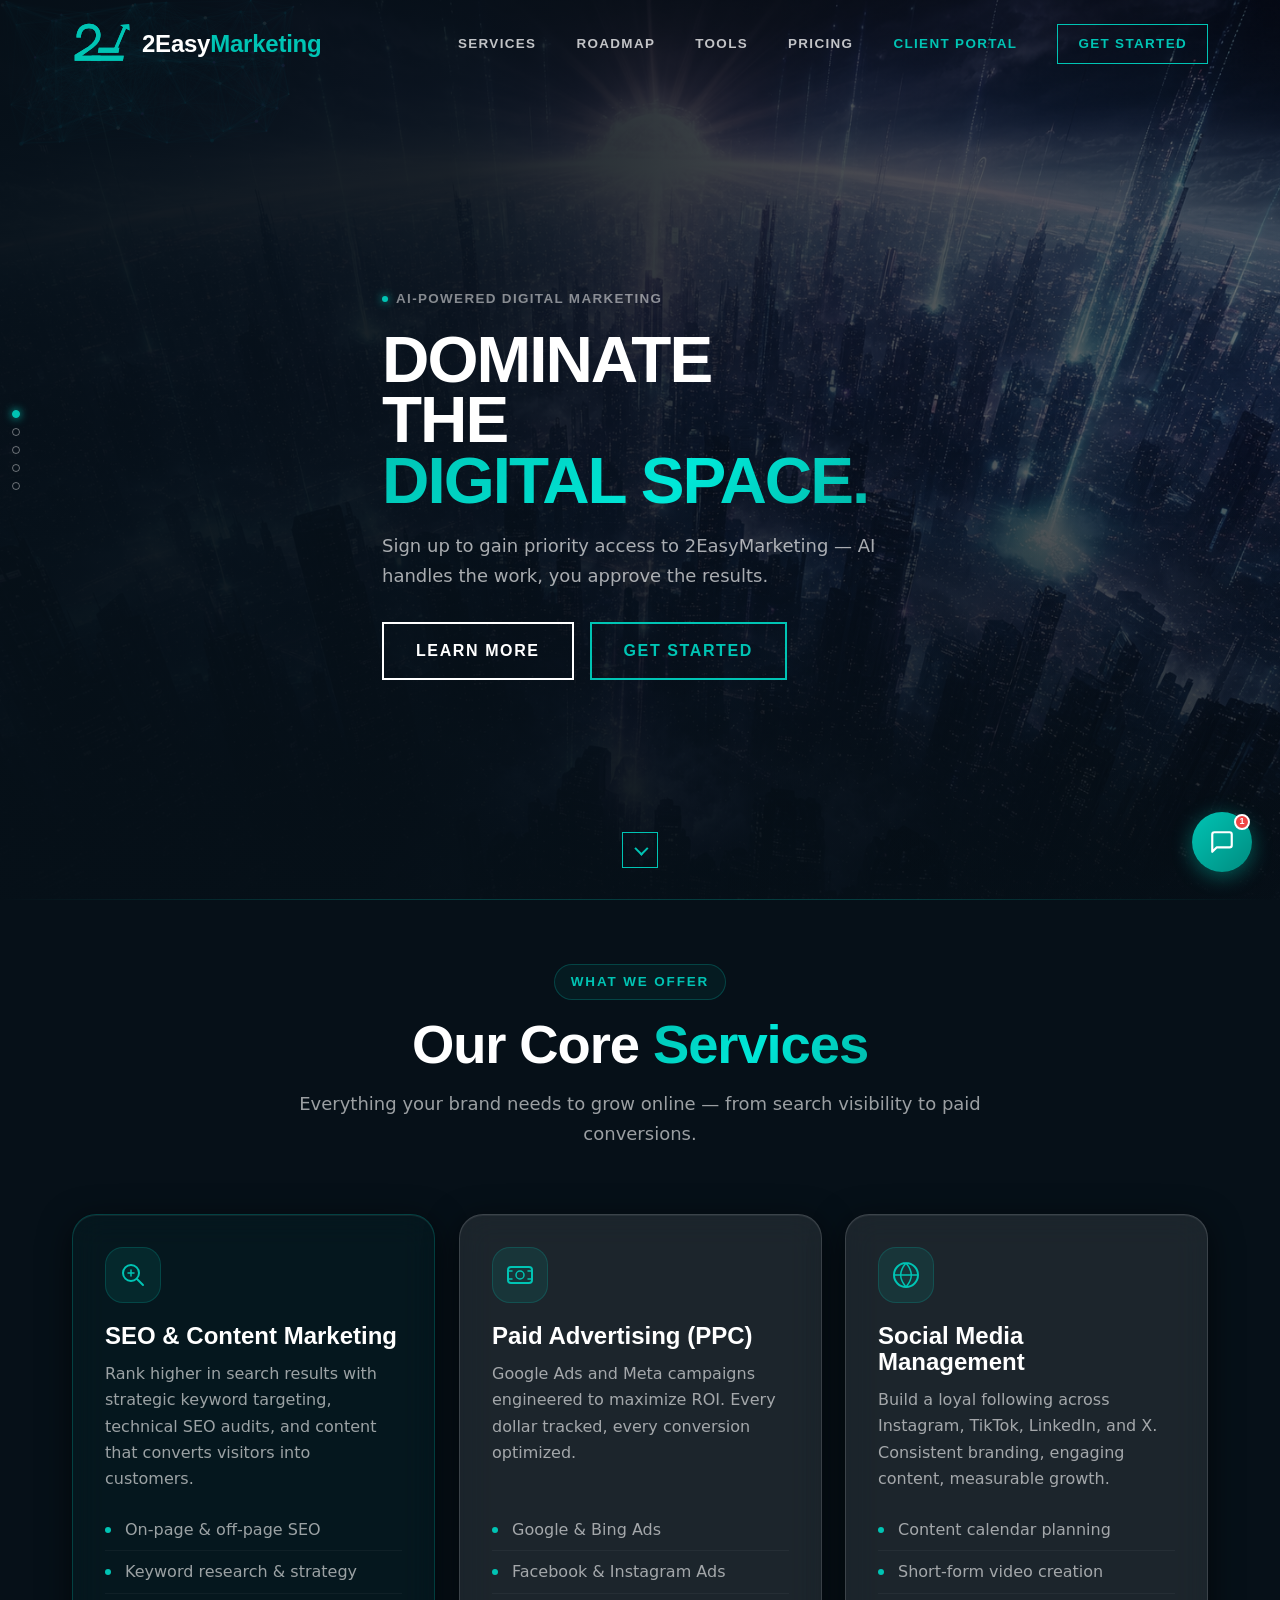
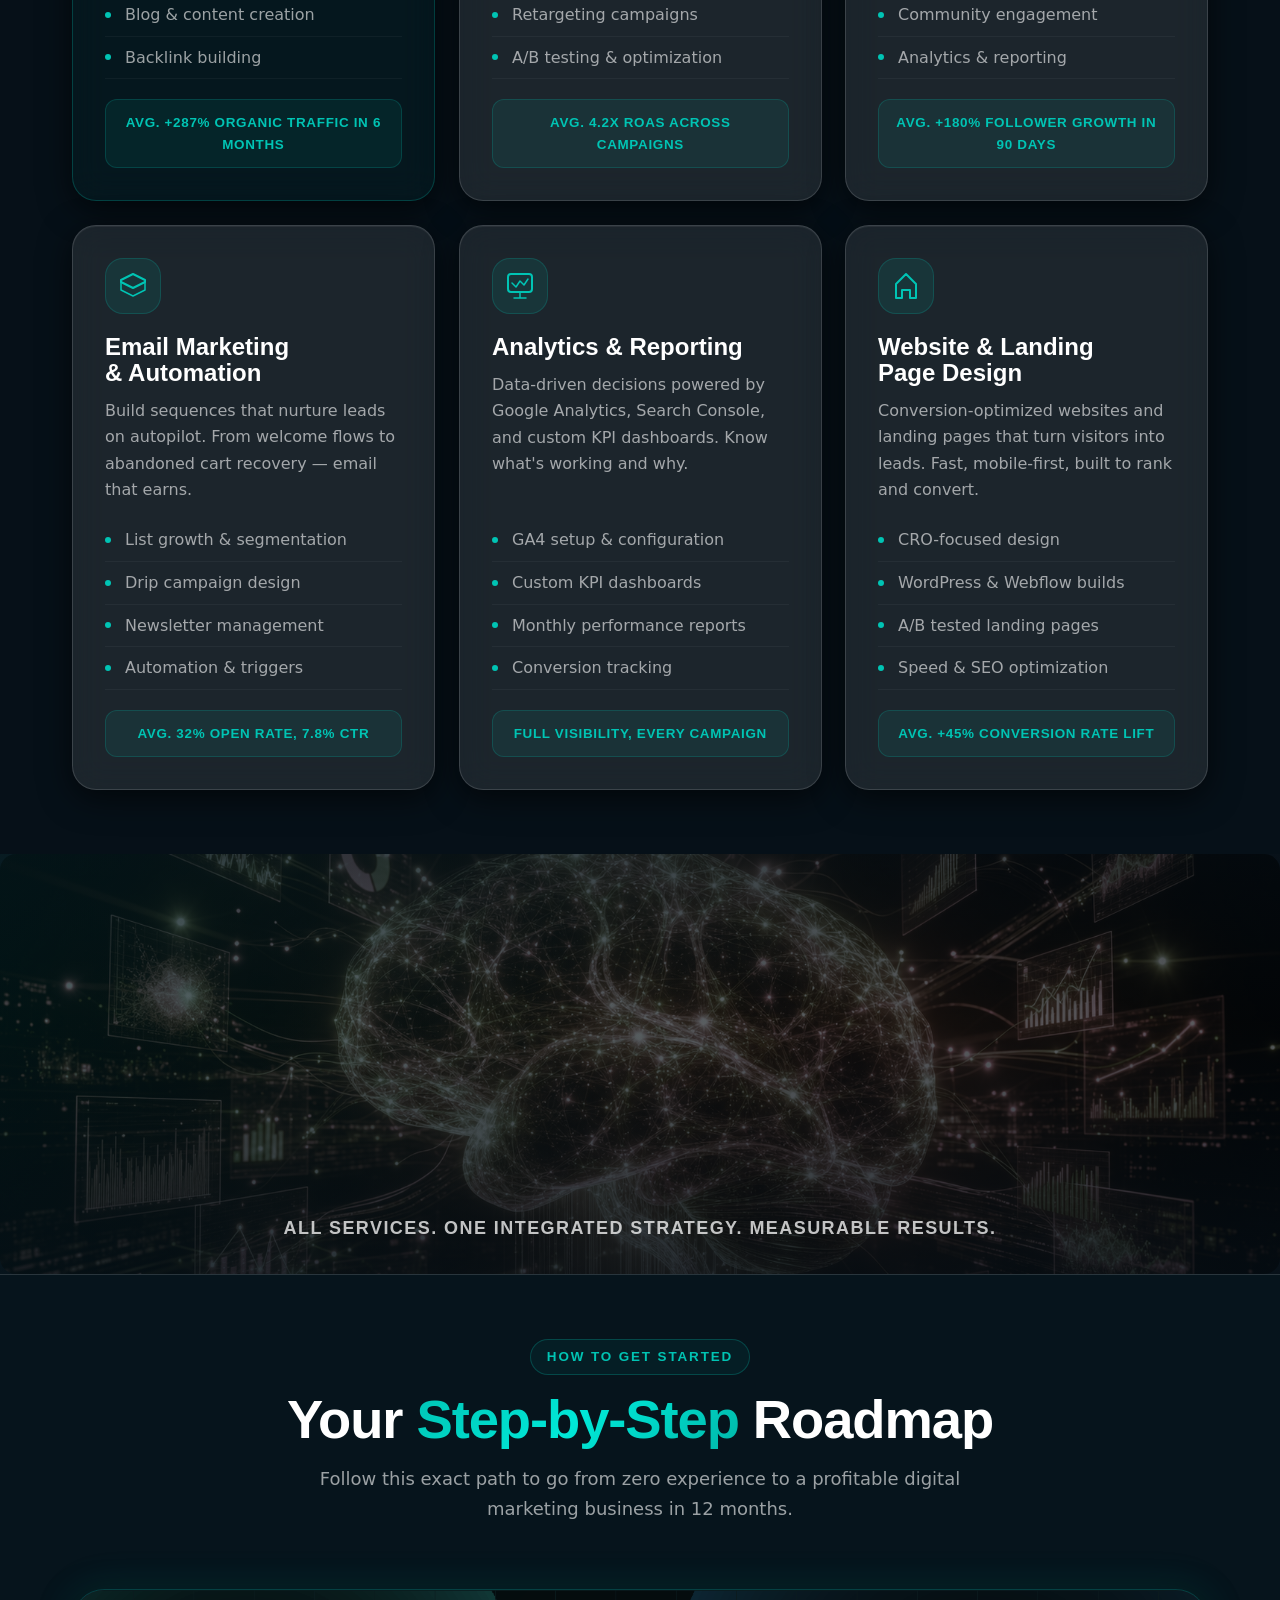
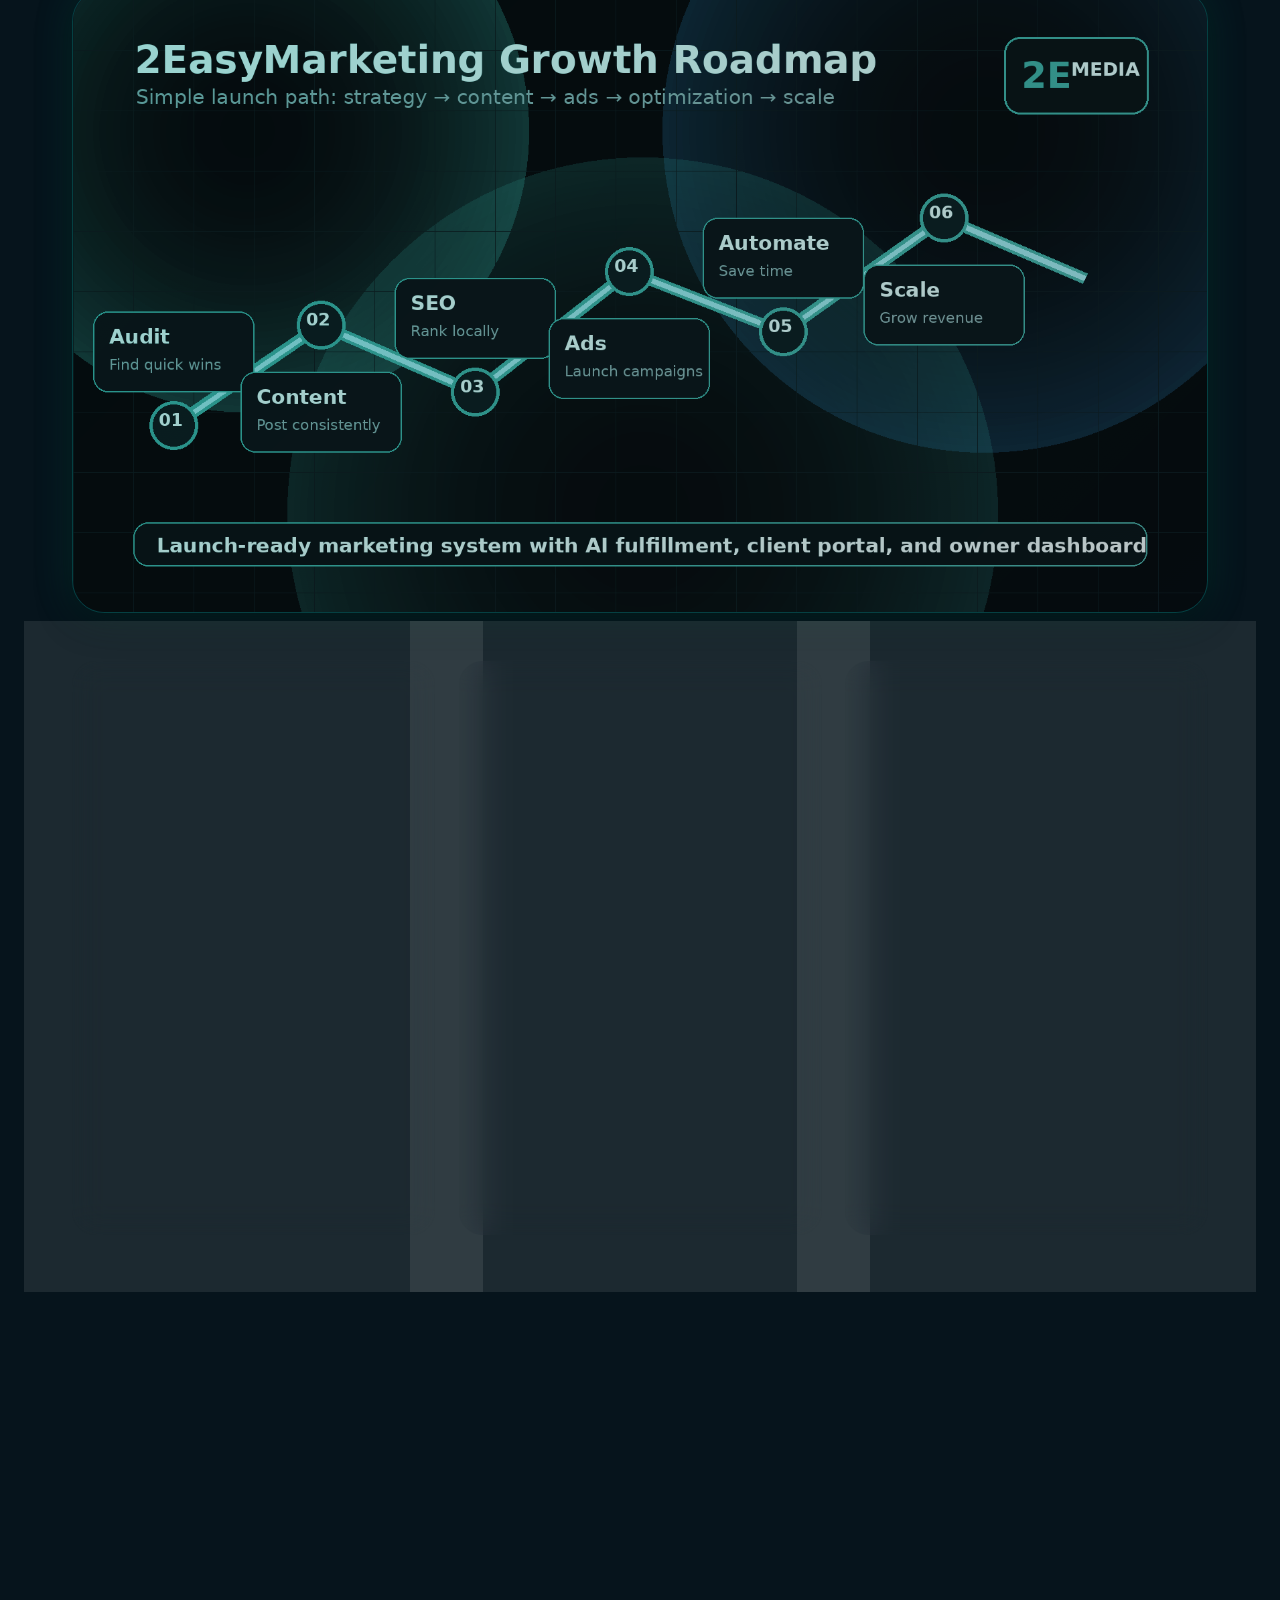
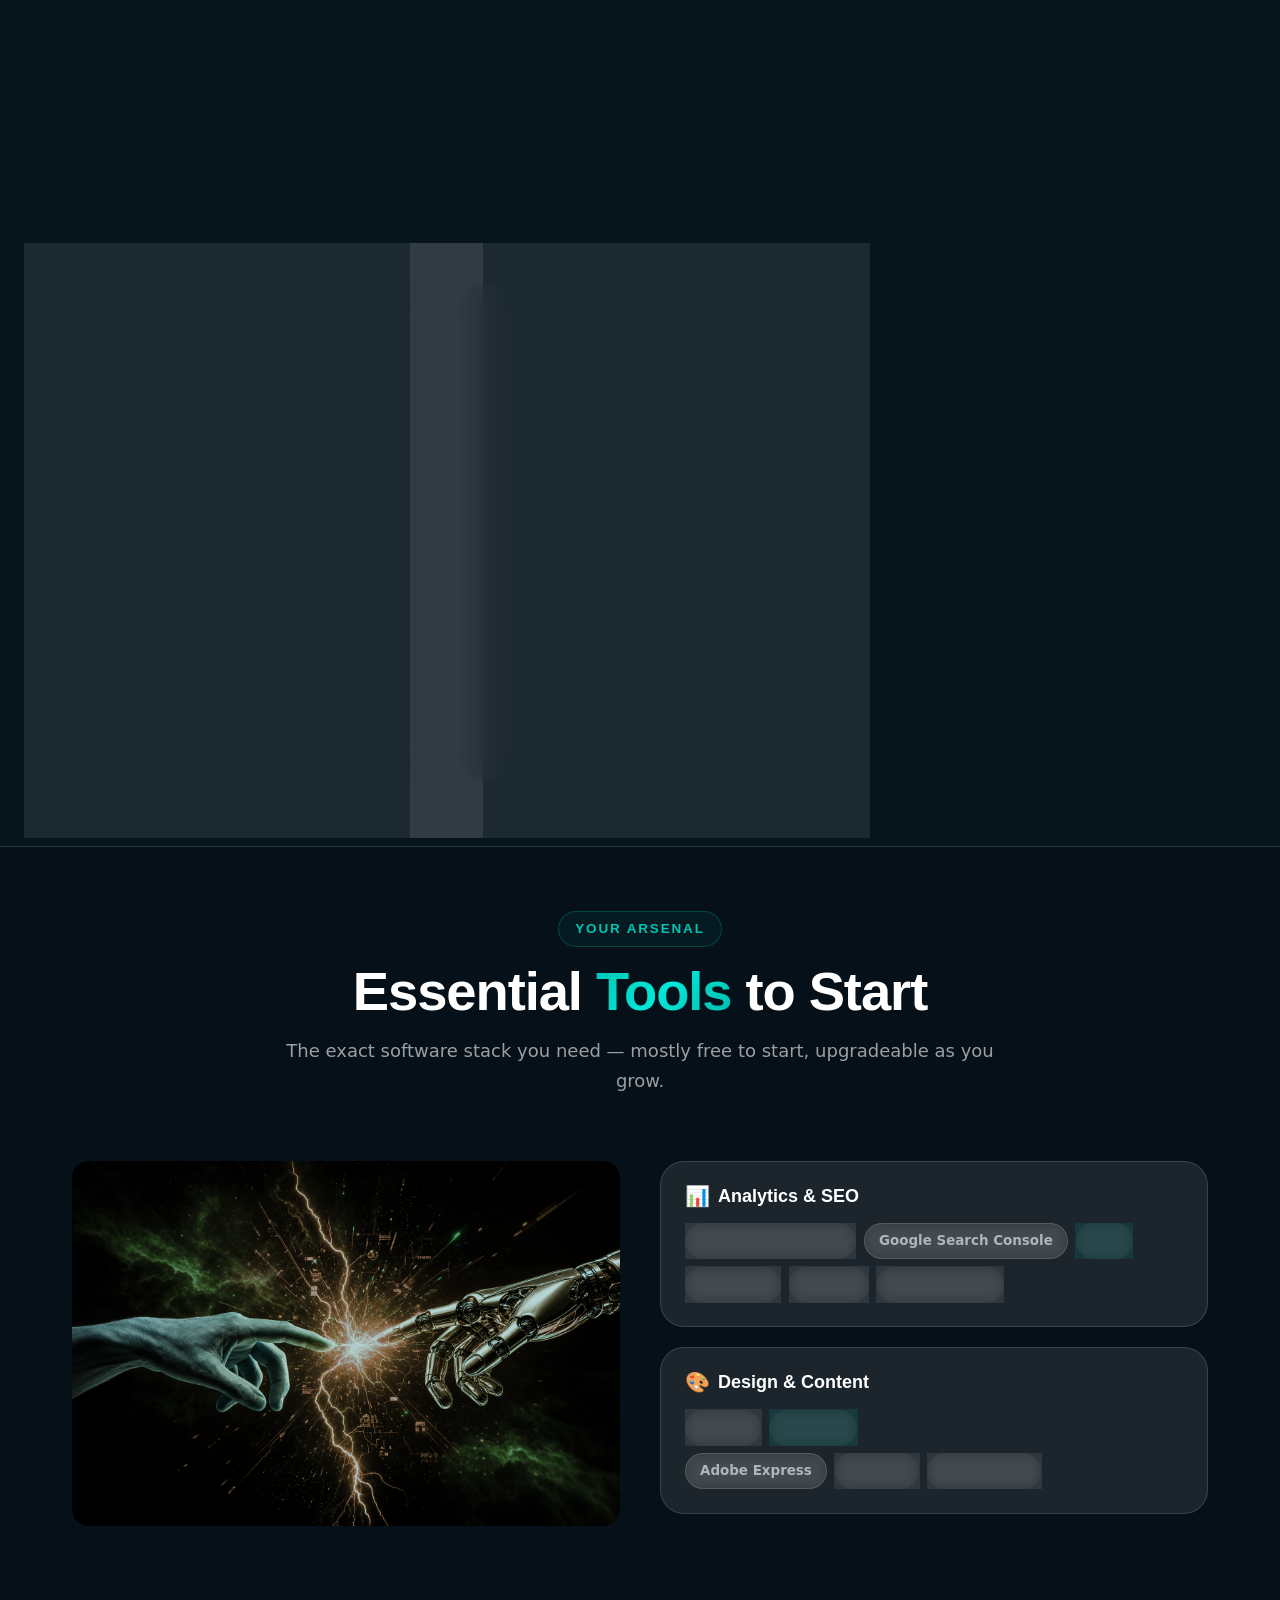
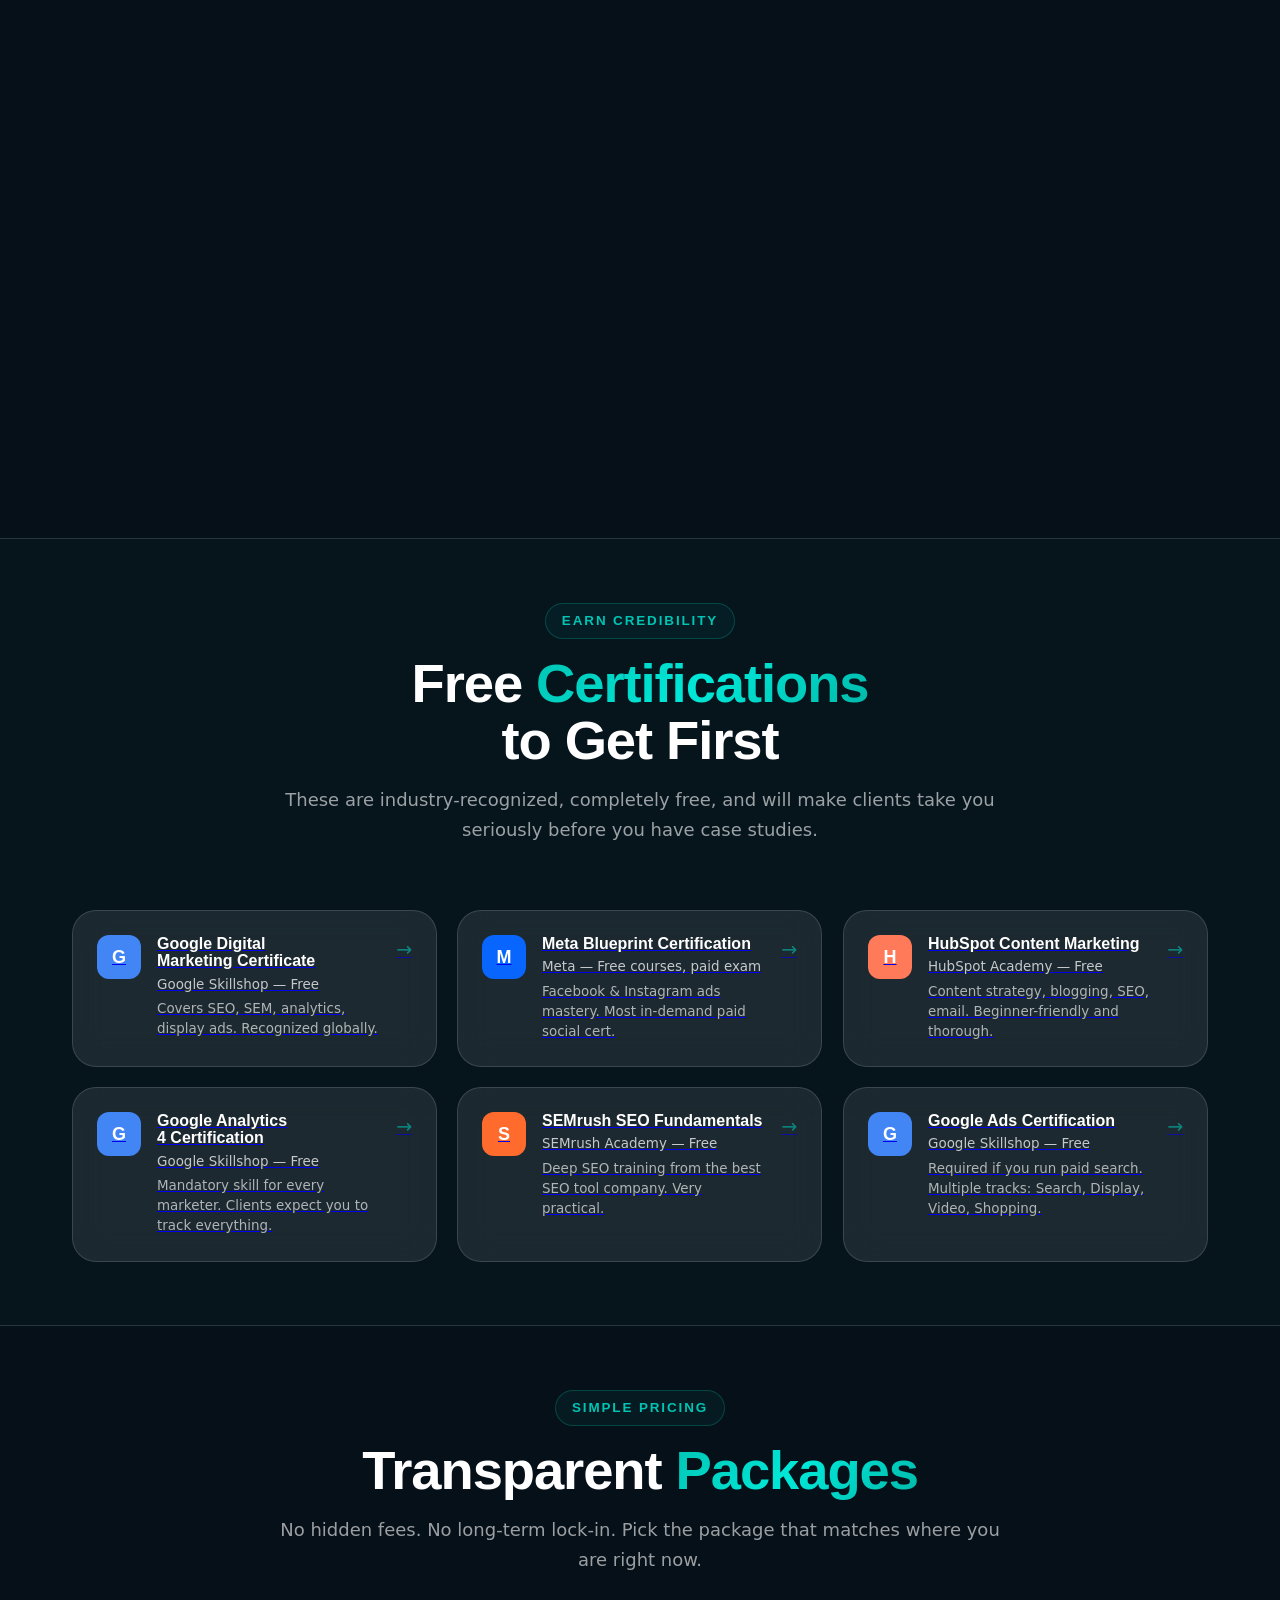
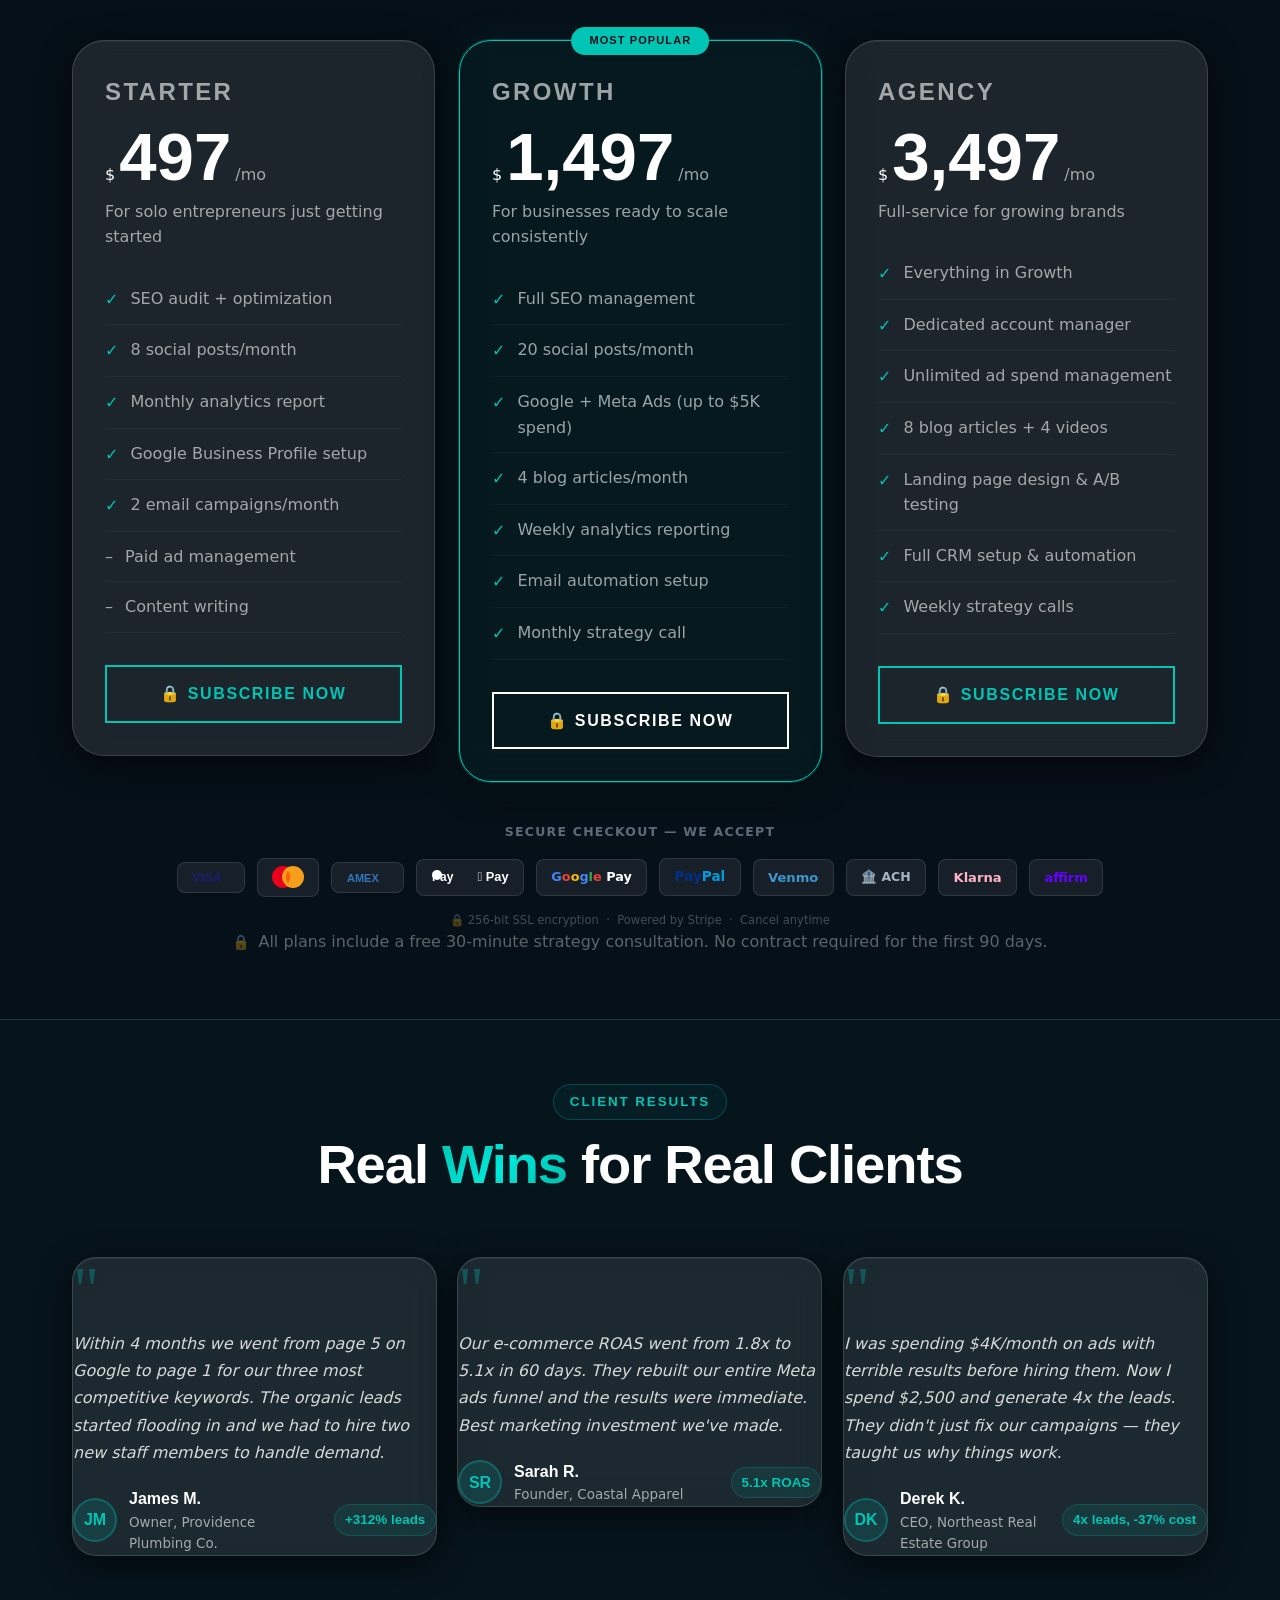
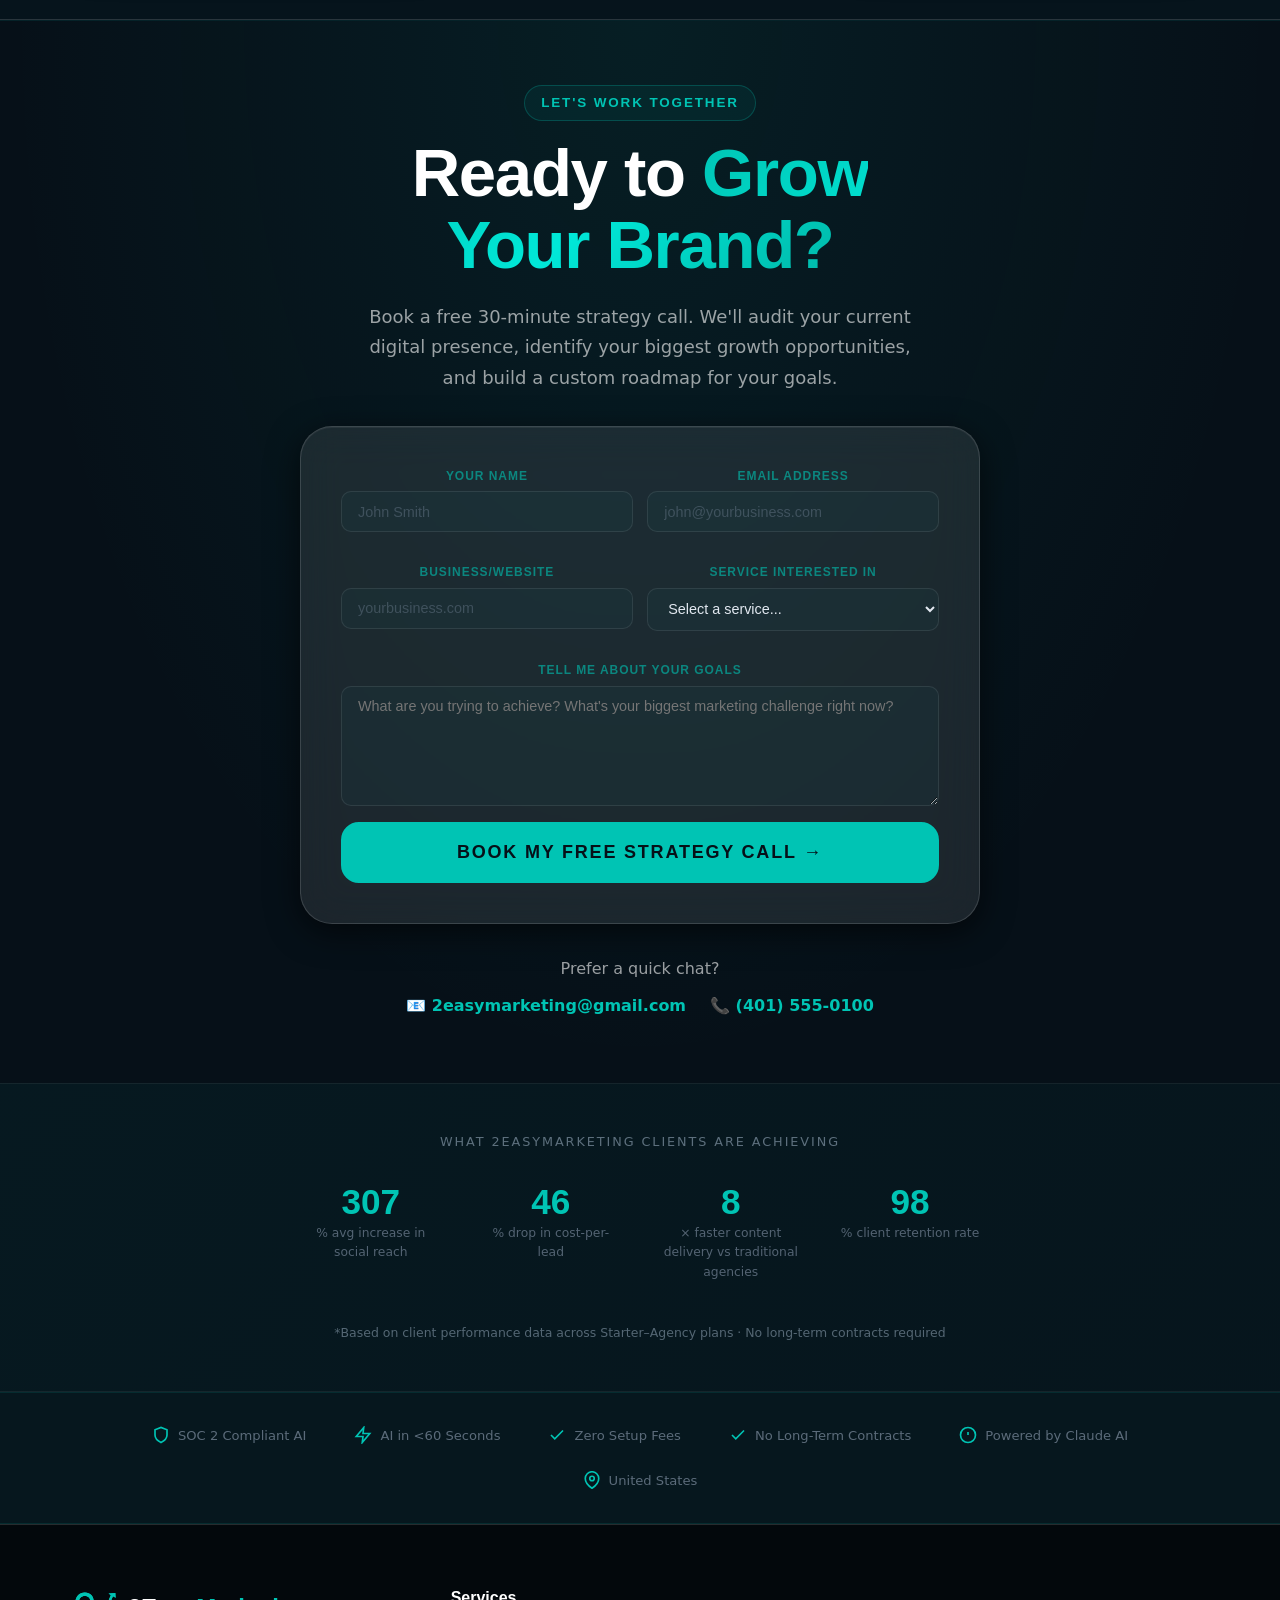
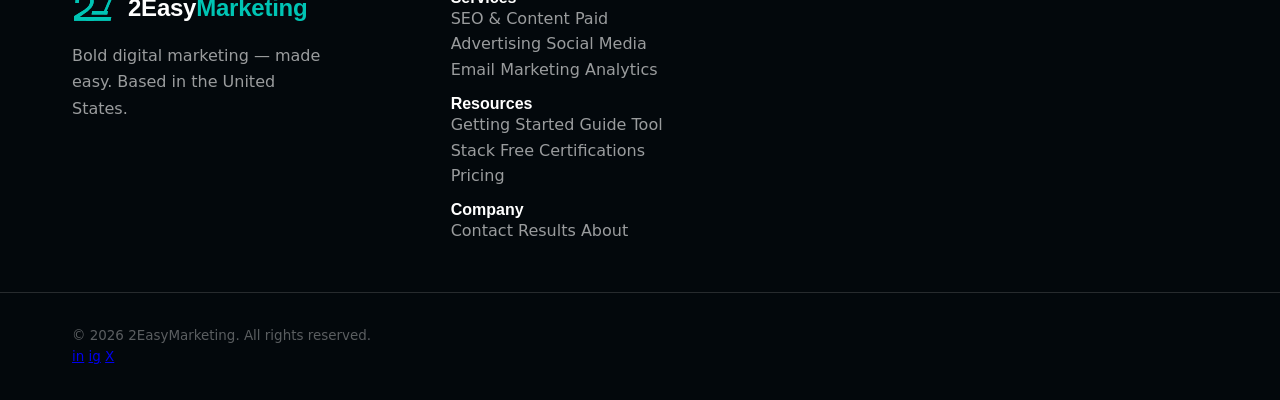
==== commit 7d0e5055: "Add files via upload" ====
--- a/index.html
+++ b/index.html
@@ -804,7 +804,7 @@
             message:  (document.getElementById('cf-message')||document.getElementById('message')||{value:''}).value.trim(),
           };
           try {
-            const API = 'https://web-production-f0dfa2.up.railway.app';
+            const API = (window.__2EM_API_BASE__ || localStorage.getItem('2em_api_base') || '').replace(/\/$/, '');
             const res = await fetch(API + '/api/contact', {method:'POST',headers:{'Content-Type':'application/json'},body:JSON.stringify(payload)});
             const data = await res.json();
             if (res.ok) {
@@ -1712,6 +1712,7 @@
       <div id="modal-body"></div>
     </div>
   </div>
+  <script src="config.js" defer></script>
   <script src="script.js" defer></script>
   <script src="chat.js" defer></script>
   <script src="premium-effects.js" defer></script>
@@ -1726,7 +1727,7 @@
     "description": "AI-powered digital marketing agency. Strategy, SEO, social media, ads and content — all handled by AI, reviewed by humans.",
     "url": "https://2easymarketing.net",
     "telephone": "+1-401-555-0100",
-    "email": "dev@2easymarketing.net",
+    "email": "2easymarketing@gmail.com",
     "address": {
       "@type": "PostalAddress",
       "streetAddress": "Pawtucket",
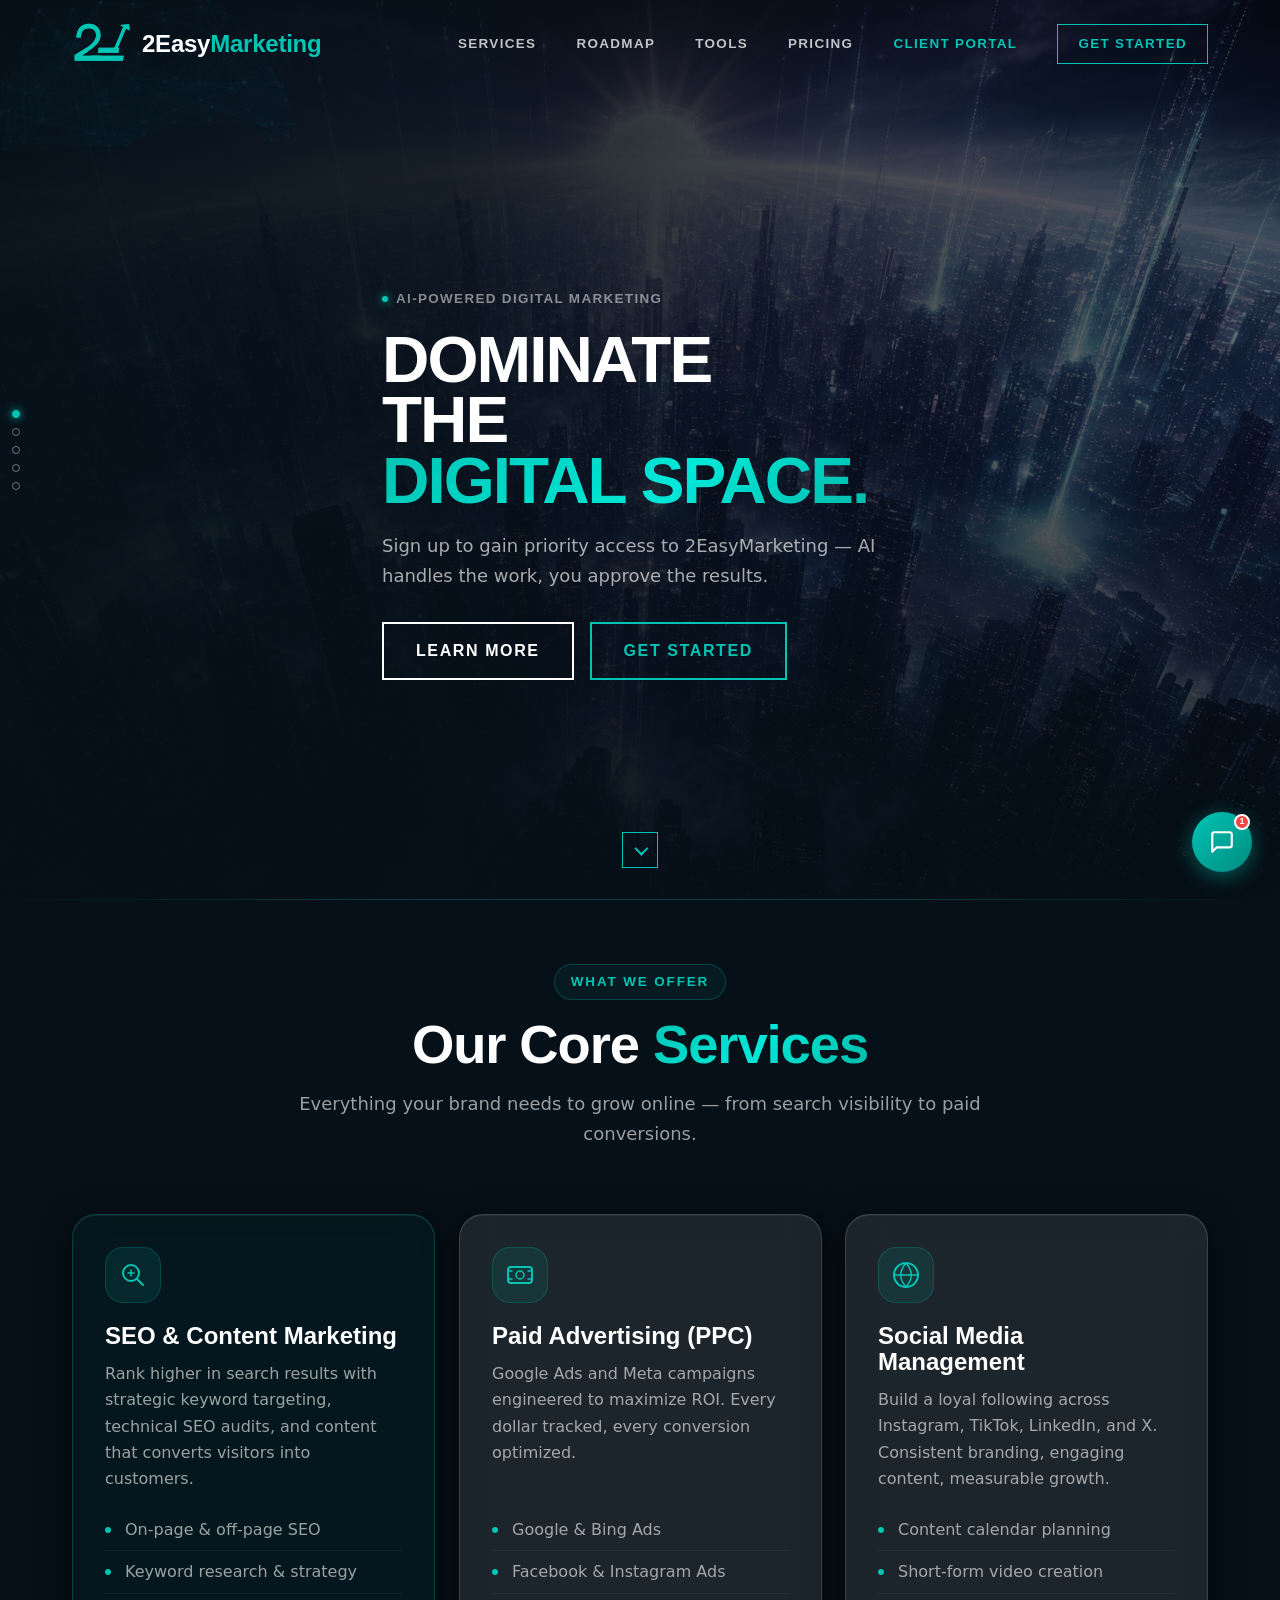
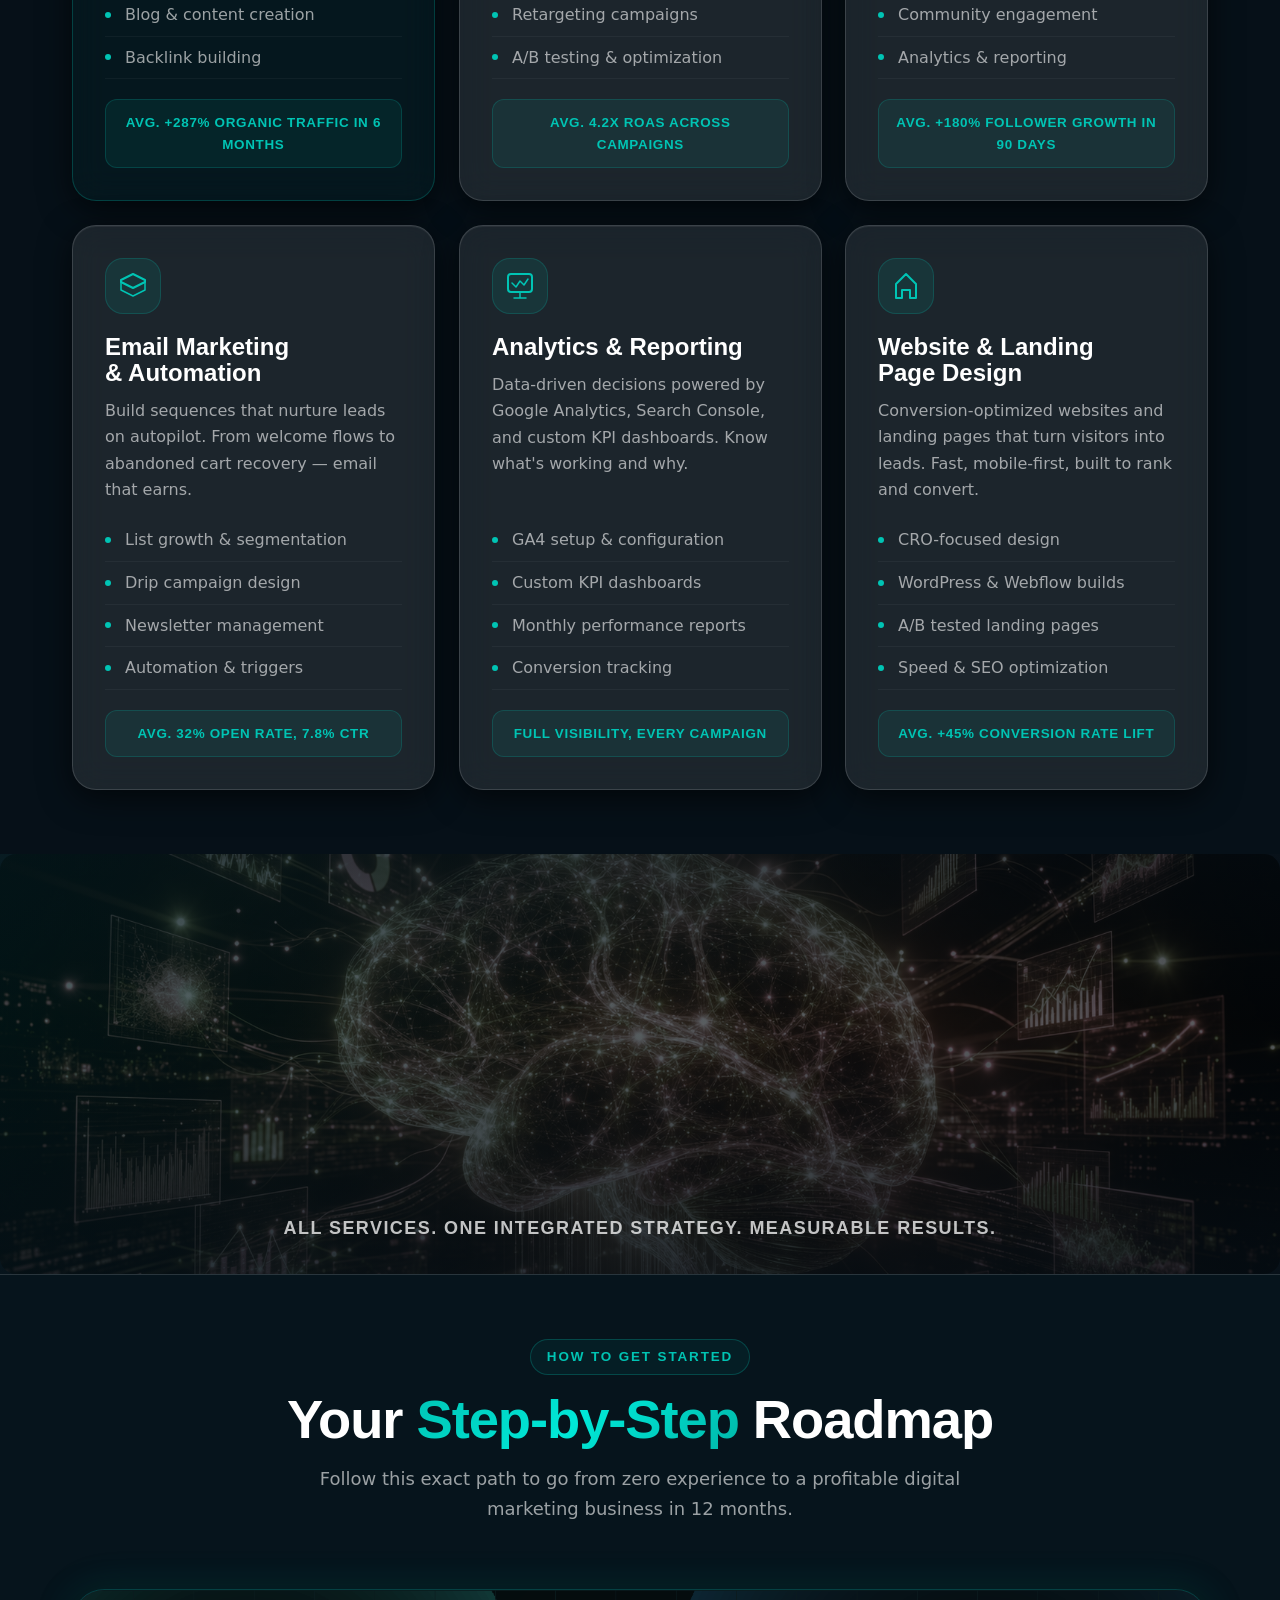
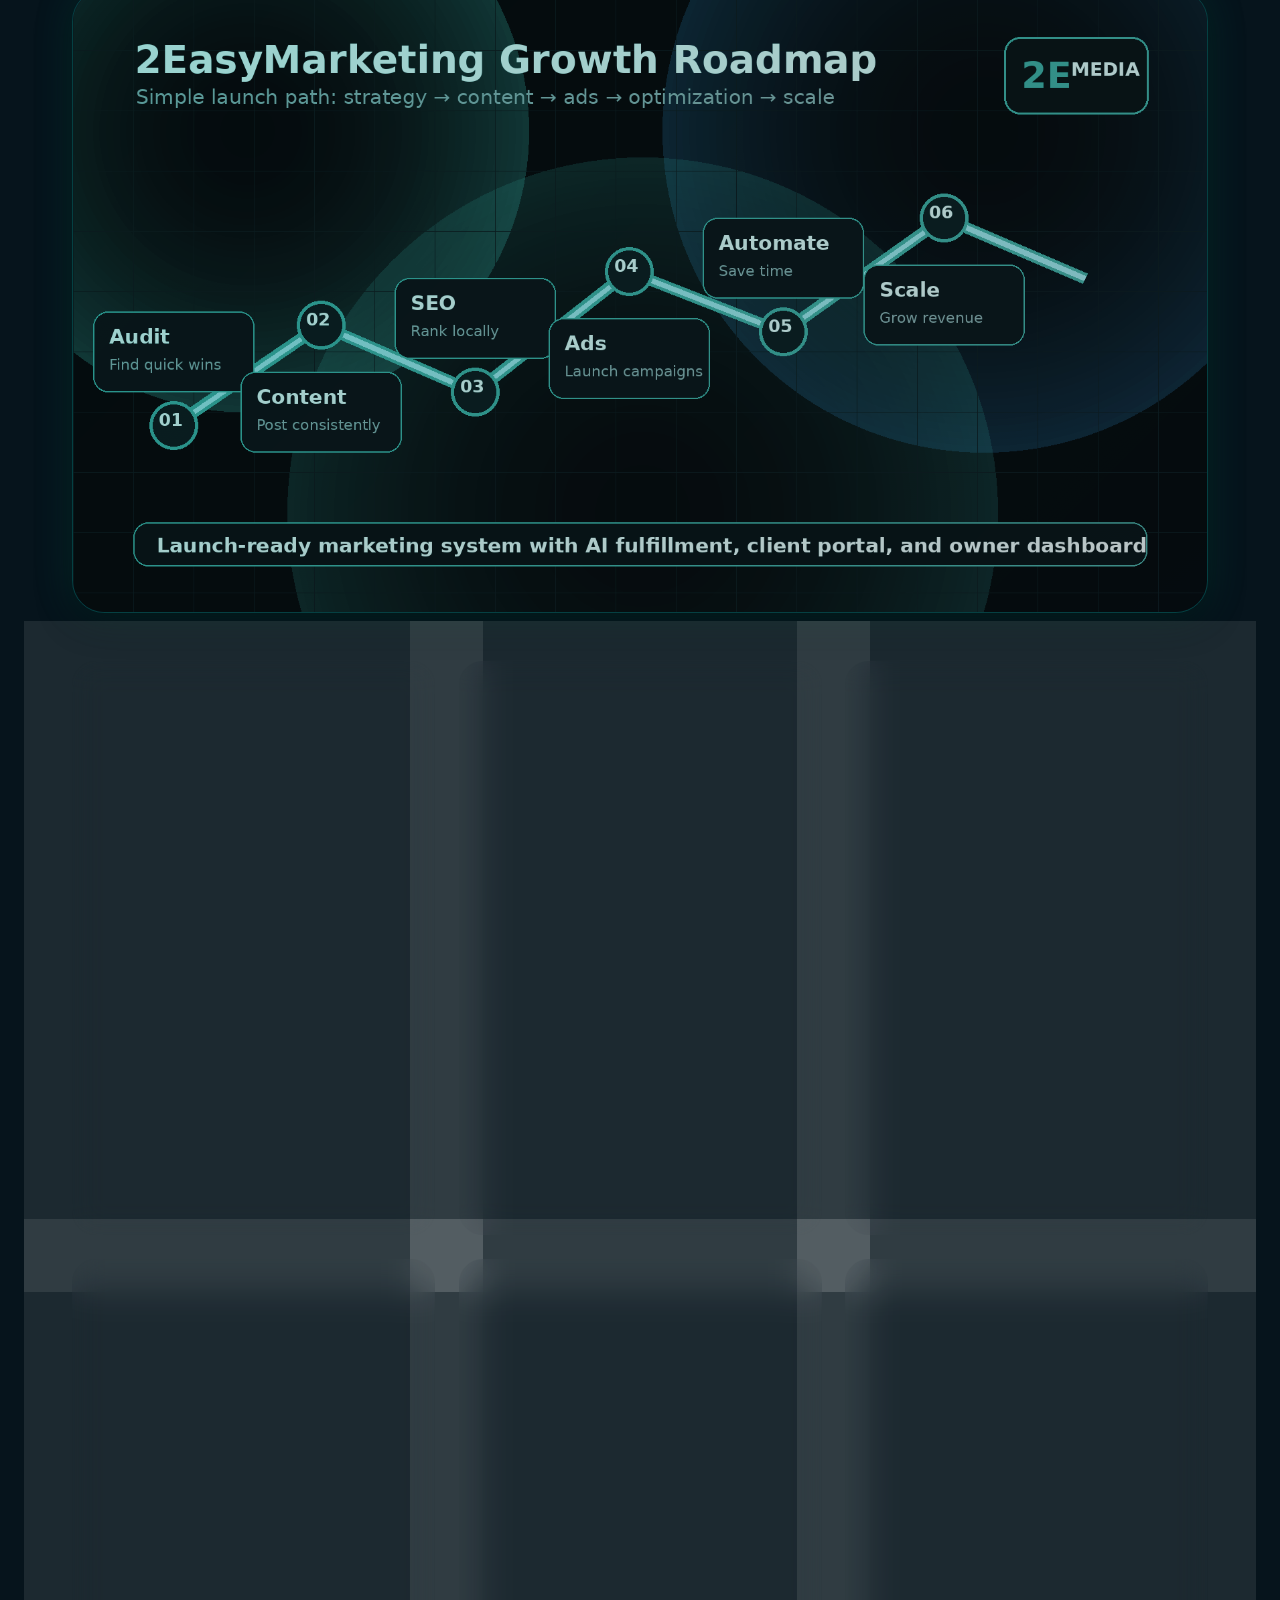
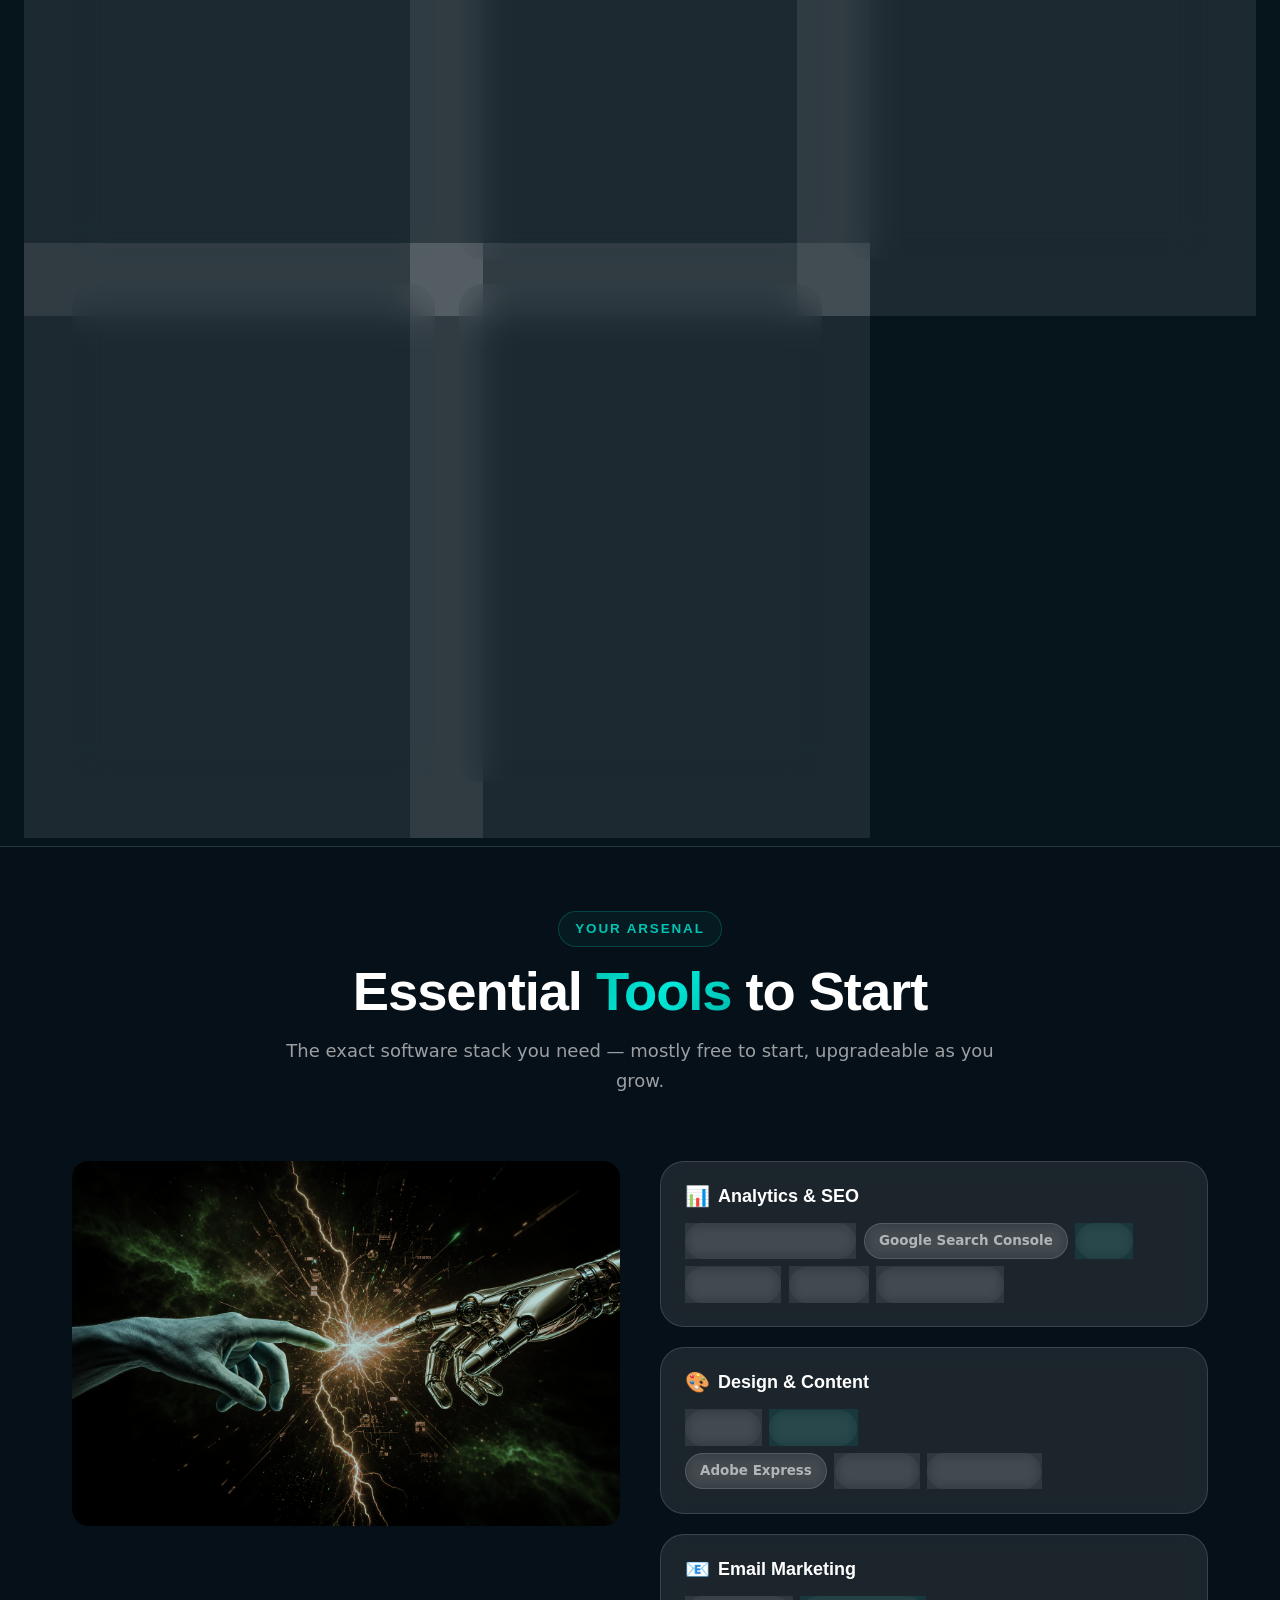
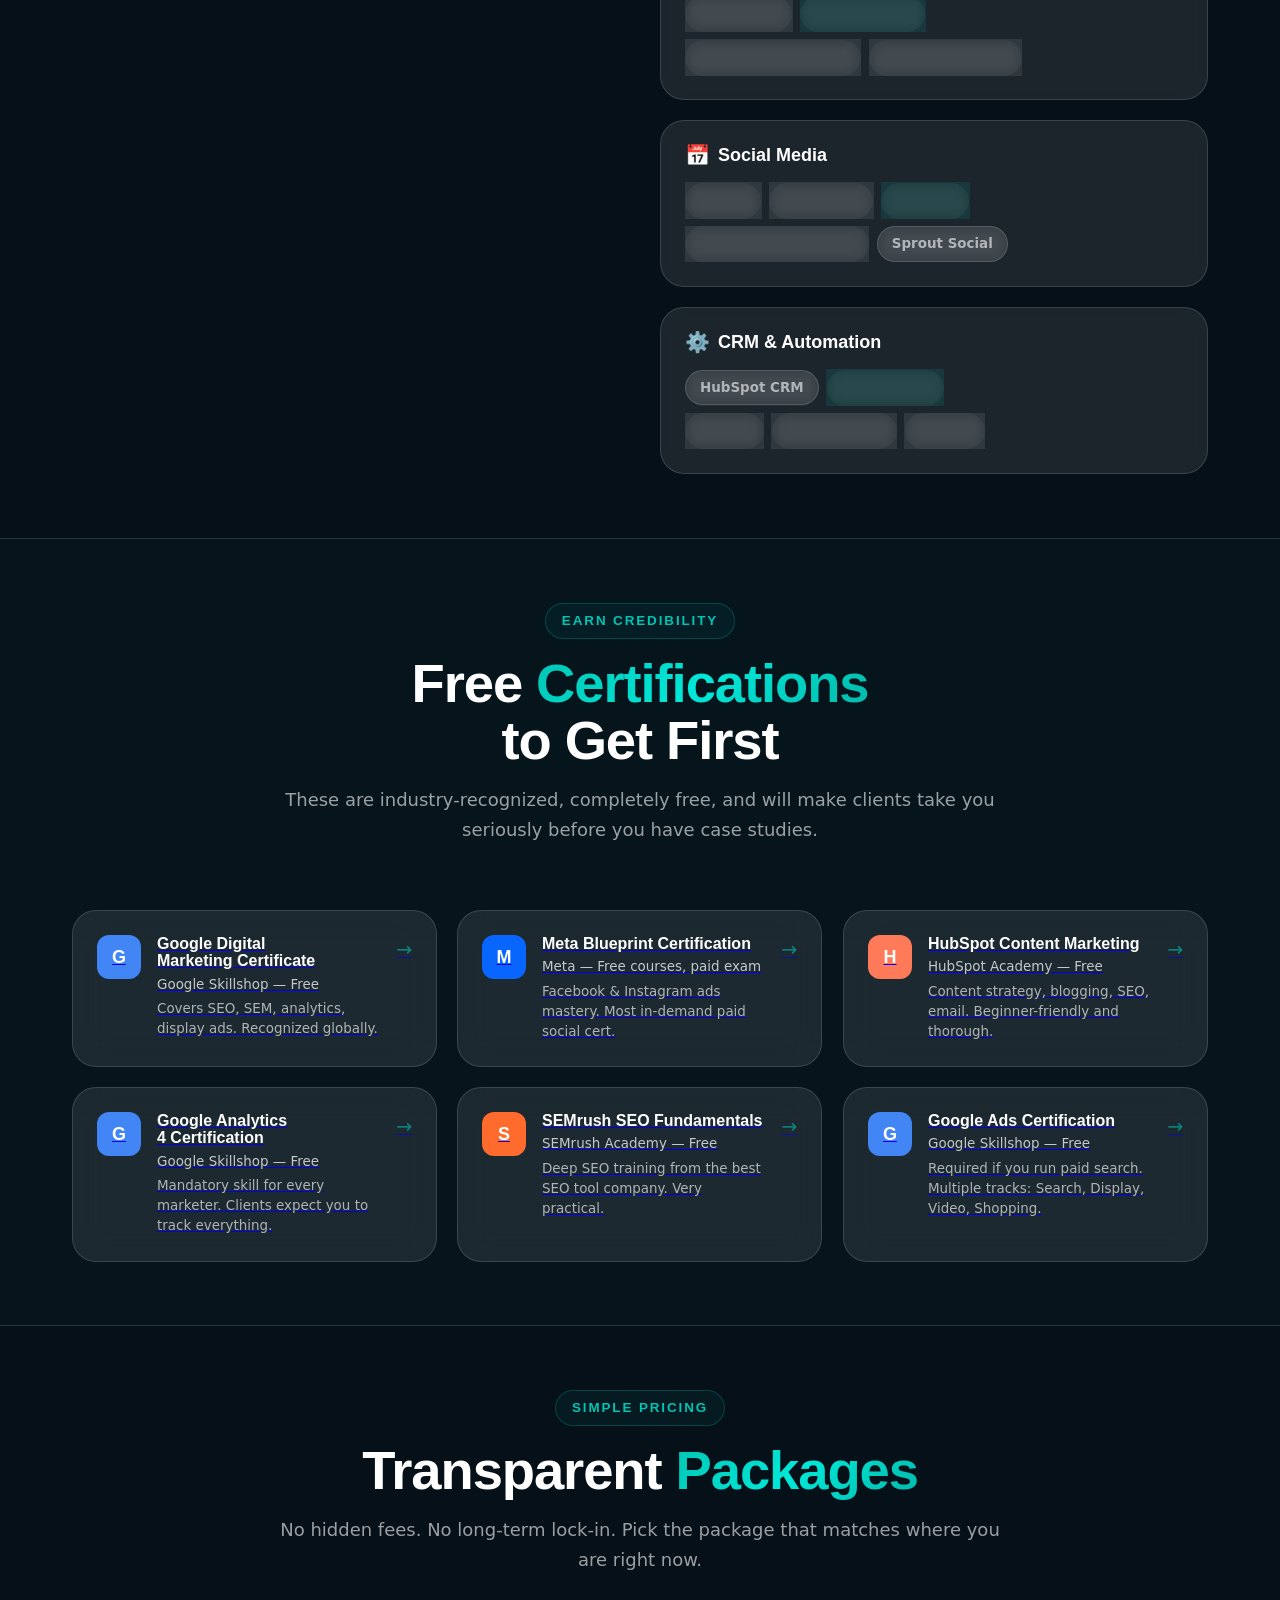
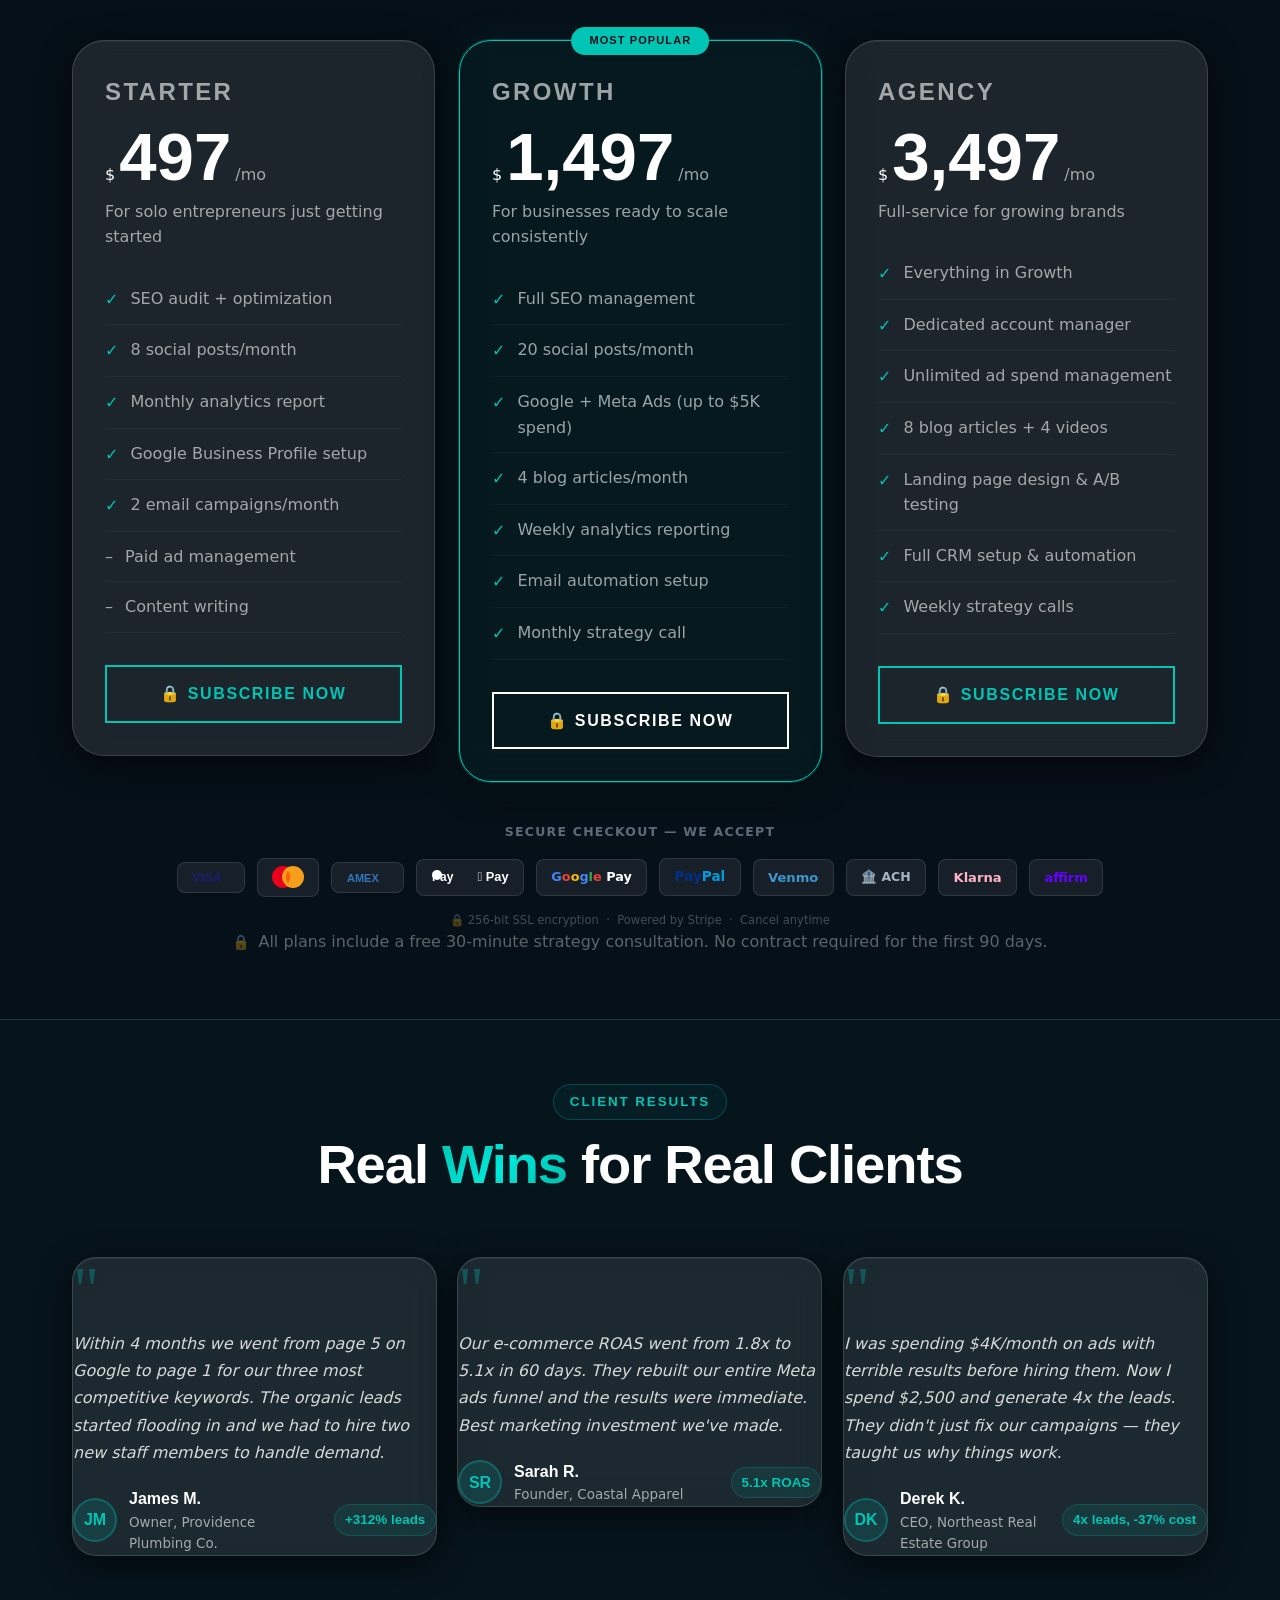
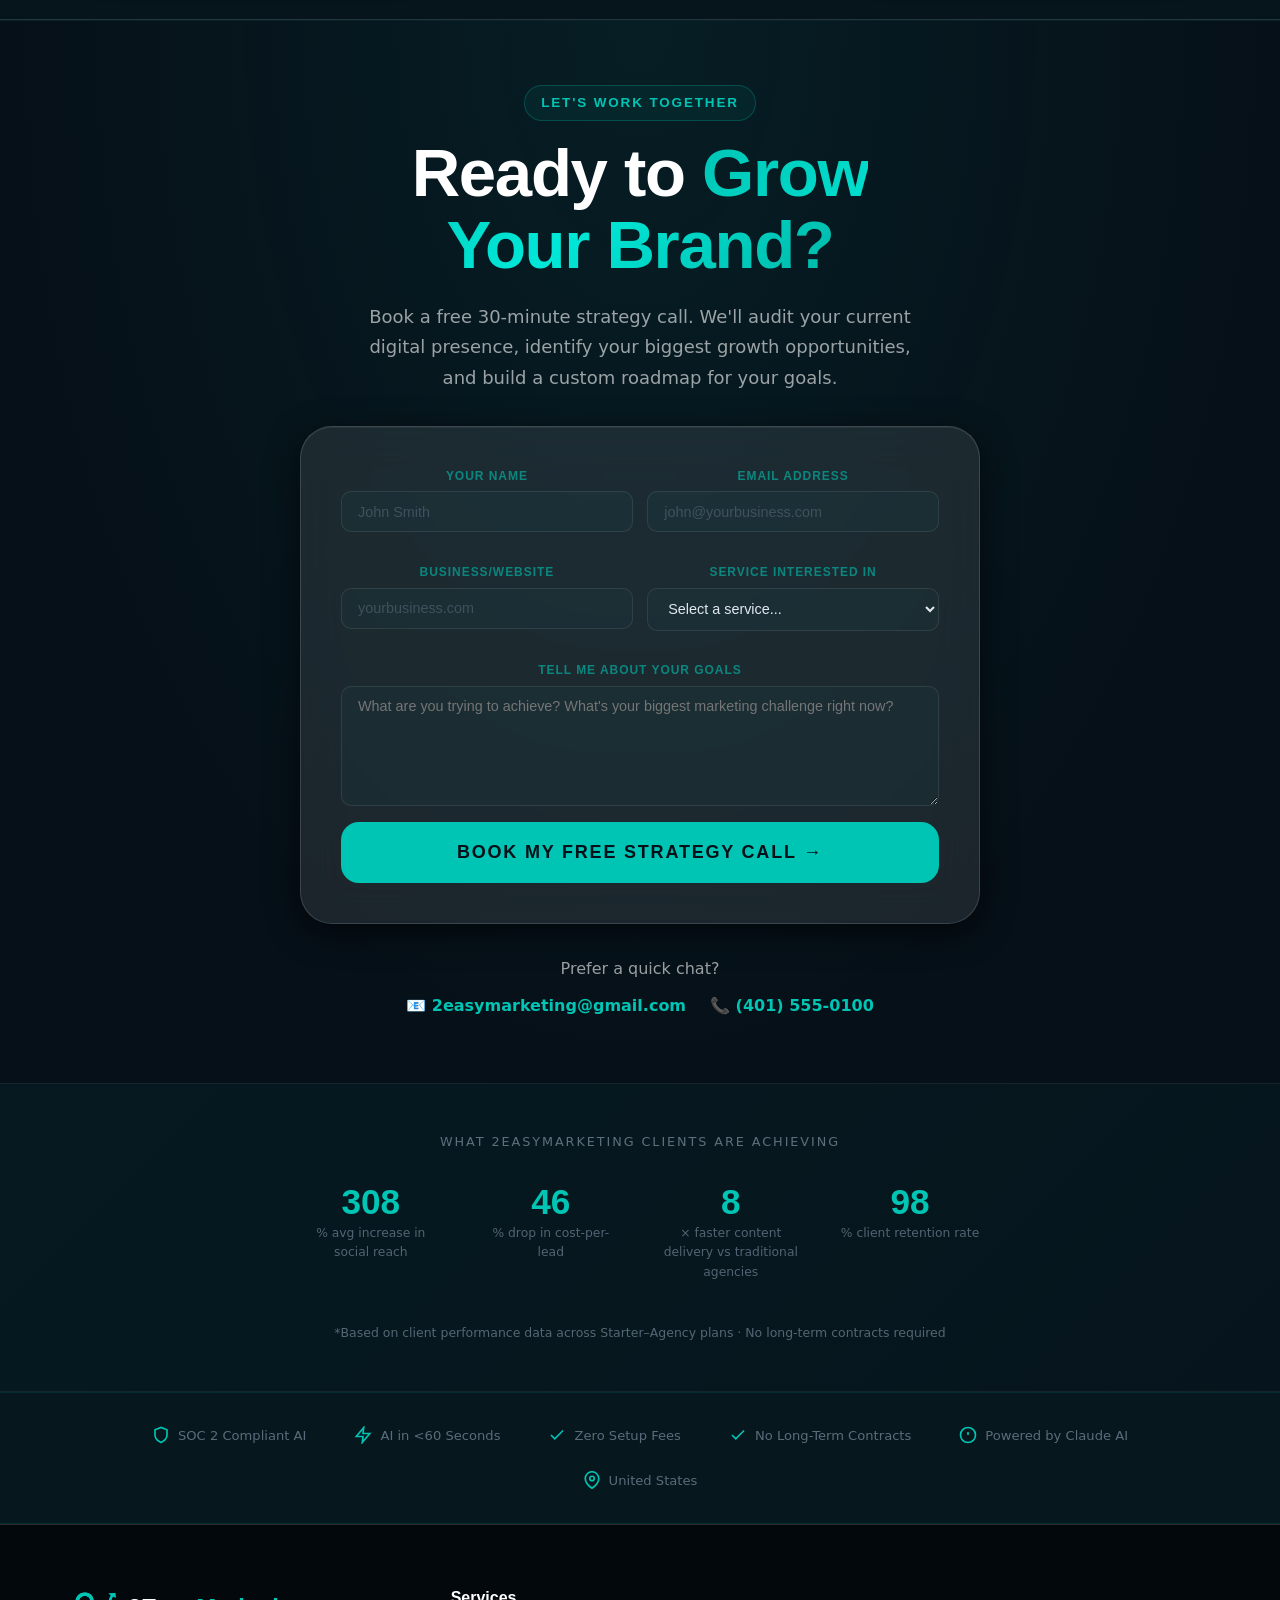
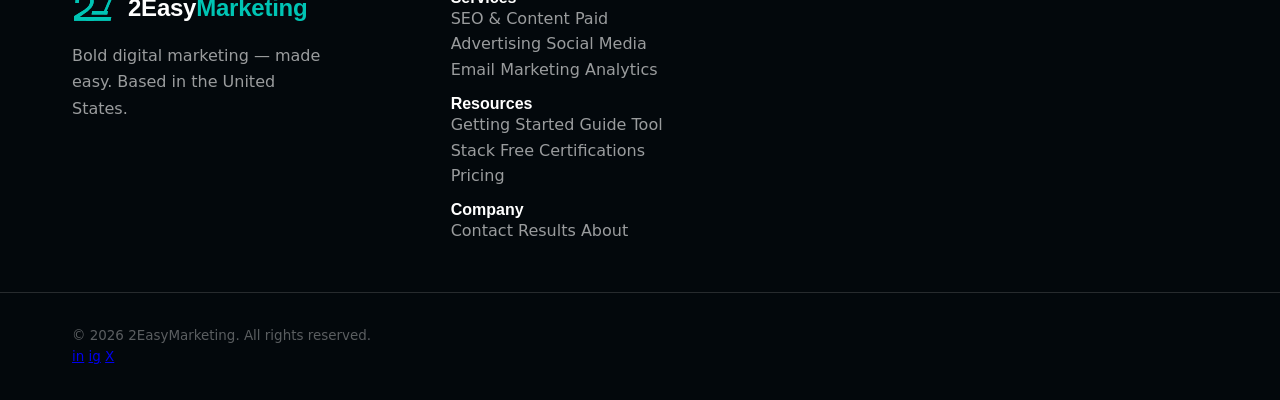
==== commit c81a99cd: "Add files via upload" ====
--- a/index.html
+++ b/index.html
@@ -1113,19 +1113,19 @@
 
           <!-- Media type cards -->
           <div id="media-type-grid" style="display:grid;grid-template-columns:repeat(auto-fit,minmax(220px,1fr));gap:1.25rem;margin-bottom:2rem">
-            <div class="media-type-card" data-media-type="image_ad" style="background:linear-gradient(135deg,rgba(0,196,180,.08),rgba(0,196,180,.02));border:1px solid rgba(0,196,180,.2);border-radius:14px;padding:1.5rem;cursor:pointer;transition:all .2s">
+            <div class="media-type-card" data-media-type="image_ad" onclick="window.selectMediaType && window.selectMediaType('image_ad')" style="background:linear-gradient(135deg,rgba(0,196,180,.08),rgba(0,196,180,.02));border:1px solid rgba(0,196,180,.2);border-radius:14px;padding:1.5rem;cursor:pointer;transition:all .2s">
               <div style="font-size:2.5rem;margin-bottom:.75rem">🖼️</div>
               <div style="font-weight:700;color:#00c4b4;font-size:1rem;margin-bottom:.4rem">AI Image Ad</div>
               <div style="color:rgba(180,200,220,.6);font-size:.82rem">Facebook, Instagram, Google Display — cinematic ad images in &lt;60 seconds</div>
               <div style="margin-top:.75rem;font-size:.75rem;color:#00c4b4;opacity:.7">→ Click to request</div>
             </div>
-            <div class="media-type-card" data-media-type="video_ad" style="background:linear-gradient(135deg,rgba(0,196,180,.08),rgba(0,196,180,.02));border:1px solid rgba(0,196,180,.2);border-radius:14px;padding:1.5rem;cursor:pointer;transition:all .2s">
+            <div class="media-type-card" data-media-type="video_ad" onclick="window.selectMediaType && window.selectMediaType('video_ad')" style="background:linear-gradient(135deg,rgba(0,196,180,.08),rgba(0,196,180,.02));border:1px solid rgba(0,196,180,.2);border-radius:14px;padding:1.5rem;cursor:pointer;transition:all .2s">
               <div style="font-size:2.5rem;margin-bottom:.75rem">🎬</div>
               <div style="font-weight:700;color:#00c4b4;font-size:1rem;margin-bottom:.4rem">AI Video Ad</div>
               <div style="color:rgba(180,200,220,.6);font-size:.82rem">4–8 second cinematic video ads with native audio — Reels, TikTok, YouTube</div>
               <div style="margin-top:.75rem;font-size:.75rem;color:#00c4b4;opacity:.7">→ Click to request</div>
             </div>
-            <div class="media-type-card" data-media-type="voiceover" style="background:linear-gradient(135deg,rgba(34,197,94,.08),rgba(34,197,94,.02));border:1px solid rgba(34,197,94,.2);border-radius:14px;padding:1.5rem;cursor:pointer;transition:all .2s">
+            <div class="media-type-card" data-media-type="voiceover" onclick="window.selectMediaType && window.selectMediaType('voiceover')" style="background:linear-gradient(135deg,rgba(34,197,94,.08),rgba(34,197,94,.02));border:1px solid rgba(34,197,94,.2);border-radius:14px;padding:1.5rem;cursor:pointer;transition:all .2s">
               <div style="font-size:2.5rem;margin-bottom:.75rem">🎙️</div>
               <div style="font-weight:700;color:#22c55e;font-size:1rem;margin-bottom:.4rem">AI Voiceover</div>
               <div style="color:rgba(180,200,220,.6);font-size:.82rem">Professional AI voiceover for ads, explainers, social content — multiple voices</div>
@@ -1141,6 +1141,7 @@
               <div id="media-form"></div>
               <div id="media-submit-error" style="color:#ef4444;font-size:.82rem;margin-top:.5rem;min-height:1.2em"></div>
               <button id="submit-media-btn" style="margin-top:1.25rem;background:linear-gradient(135deg,#00c4b4,#008c80);border:none;color:#fff;padding:.7rem 2rem;border-radius:8px;font-weight:700;cursor:pointer;font-size:.9rem;width:100%">⚡ Generate with AI — Starts Now →</button>
+              <div id="media-instant-result" style="display:none;margin-top:1.25rem;background:rgba(0,196,180,.055);border:1px solid rgba(0,196,180,.22);border-radius:12px;padding:1rem;color:rgba(225,240,250,.9);font-size:.86rem;line-height:1.55"></div>
             </div>
           </div>
 
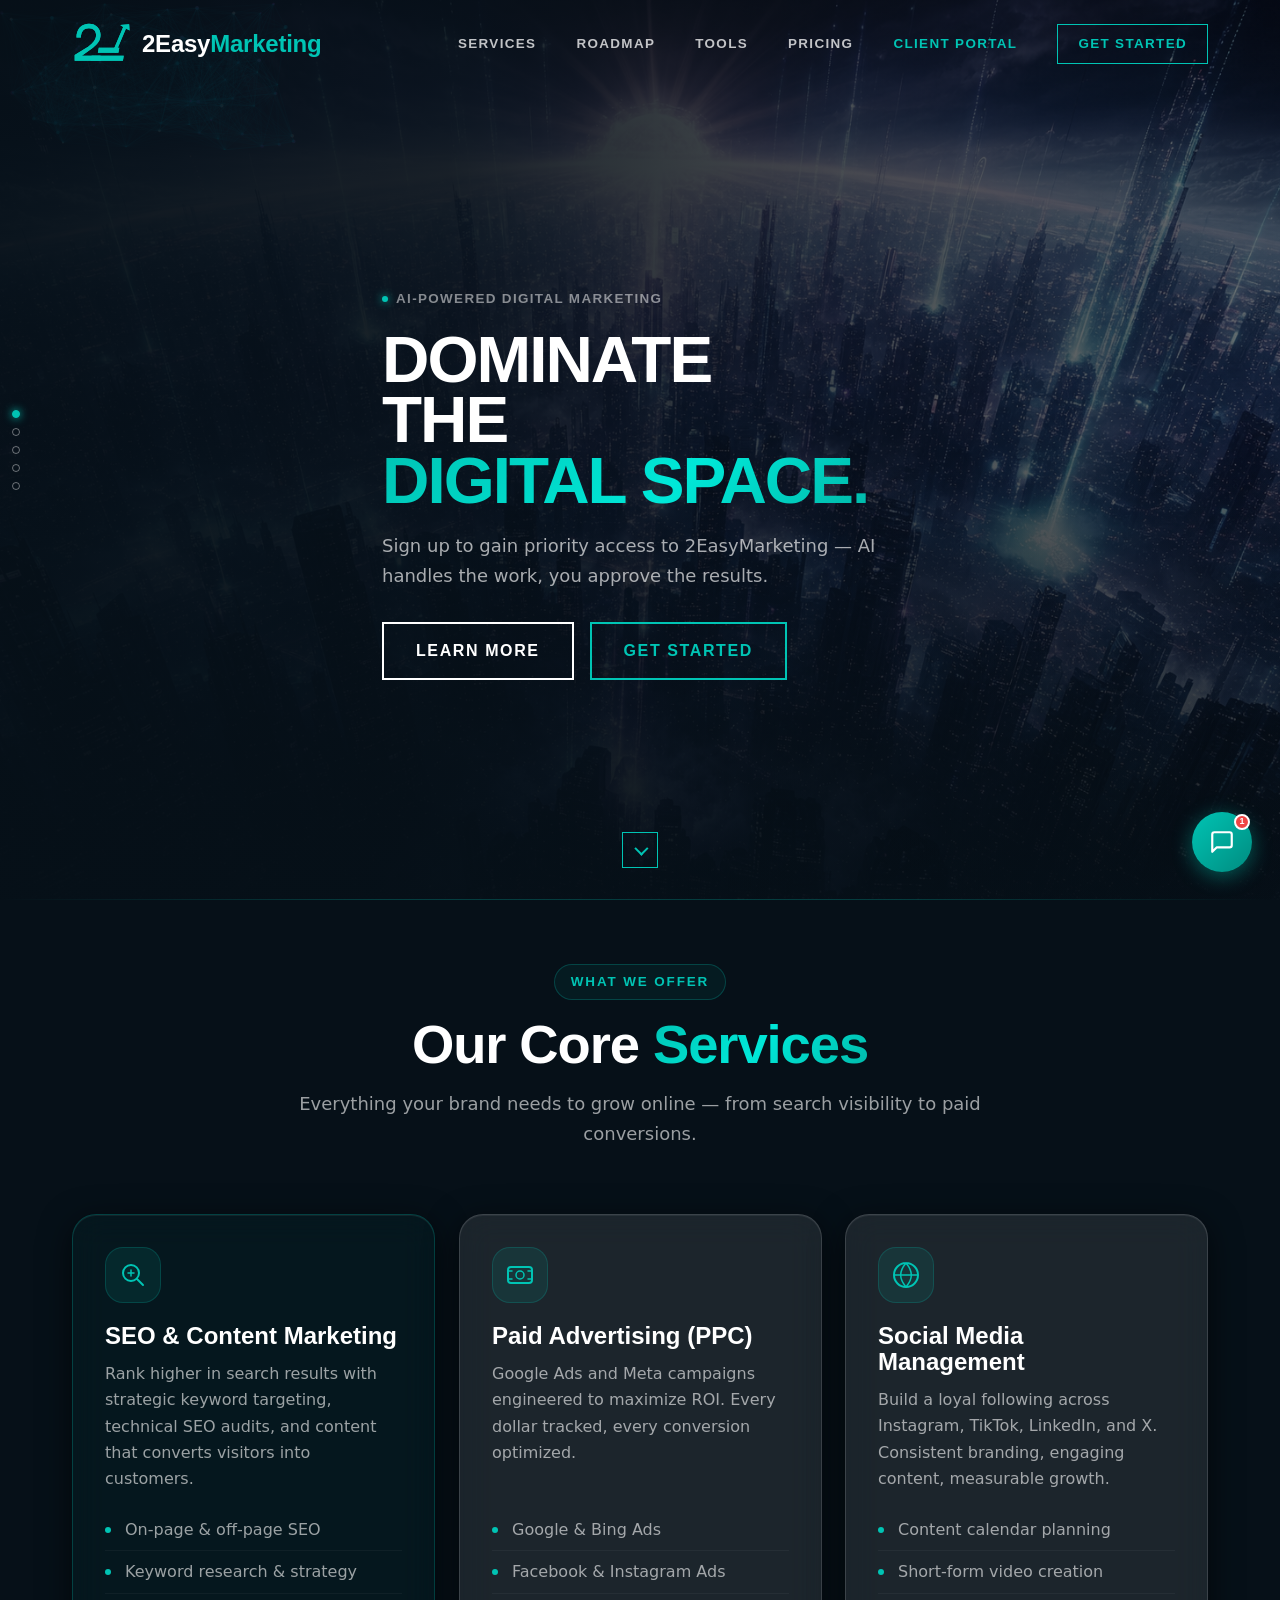
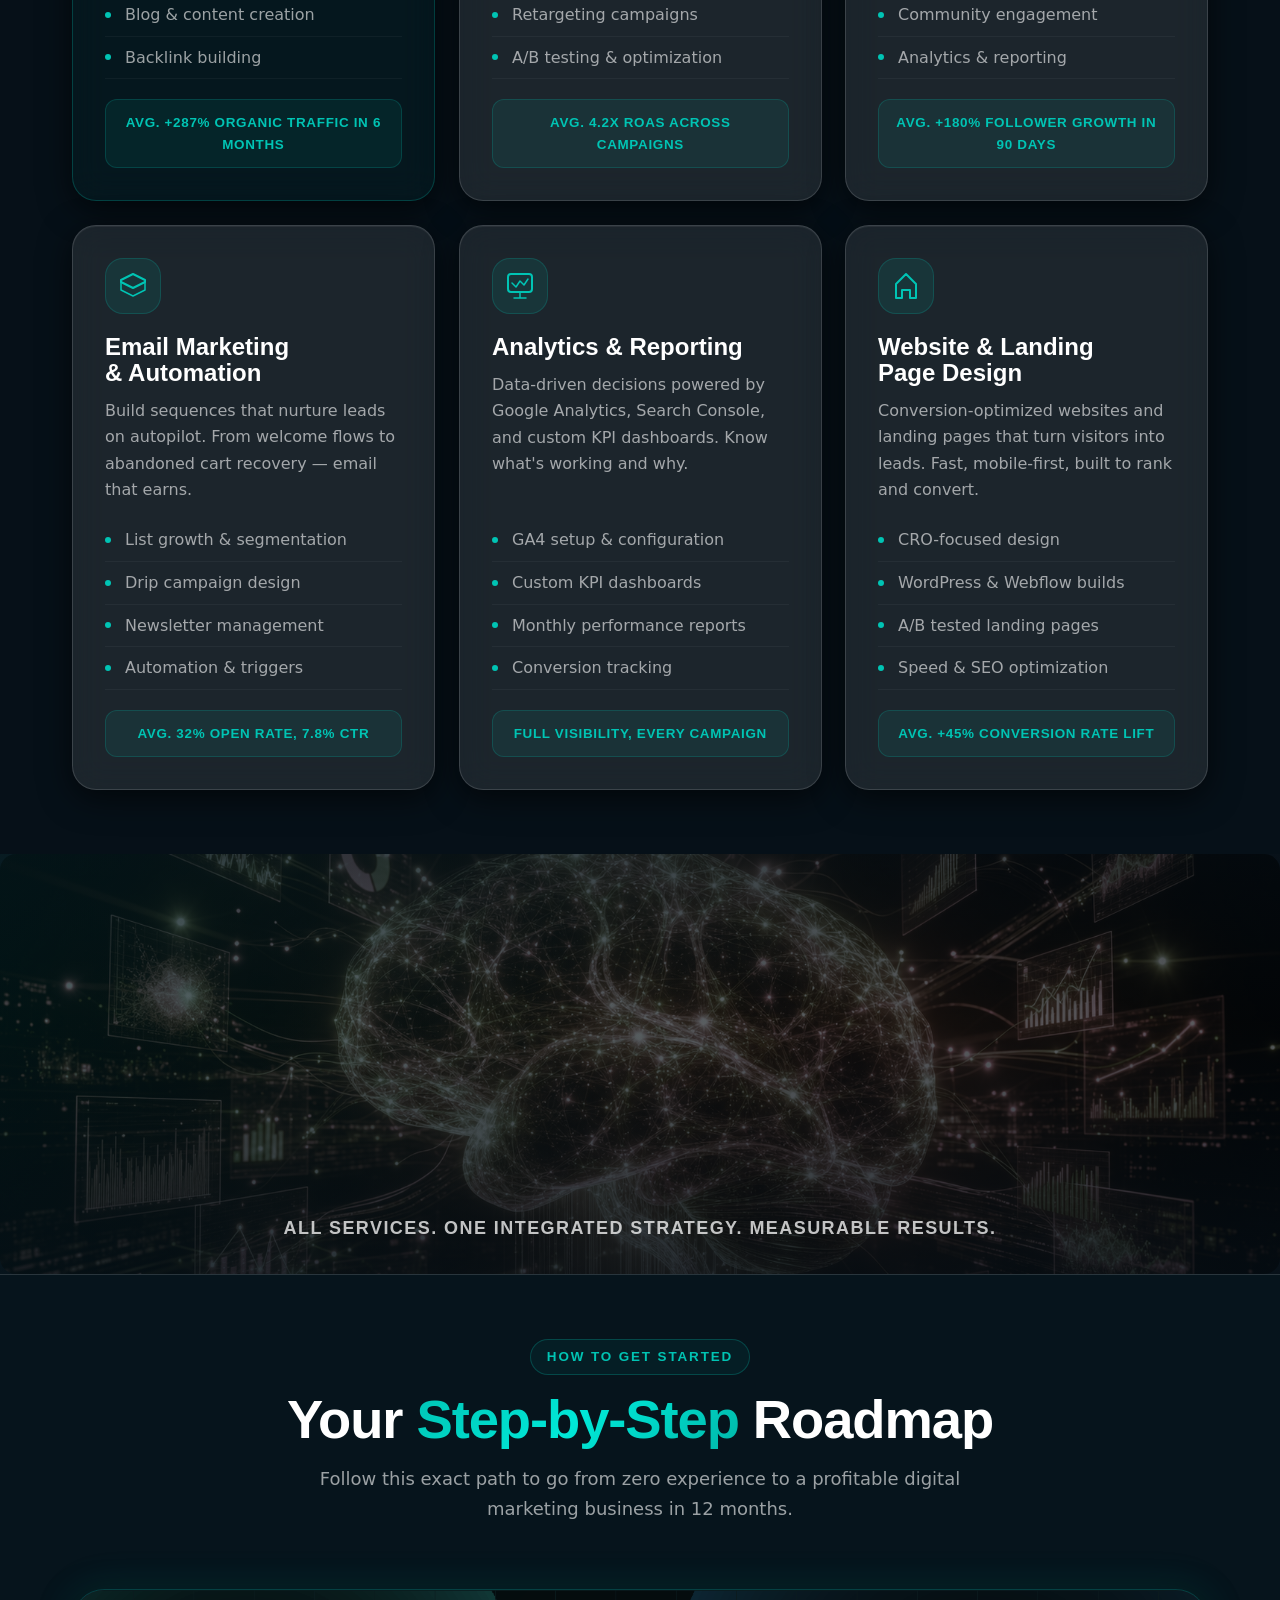
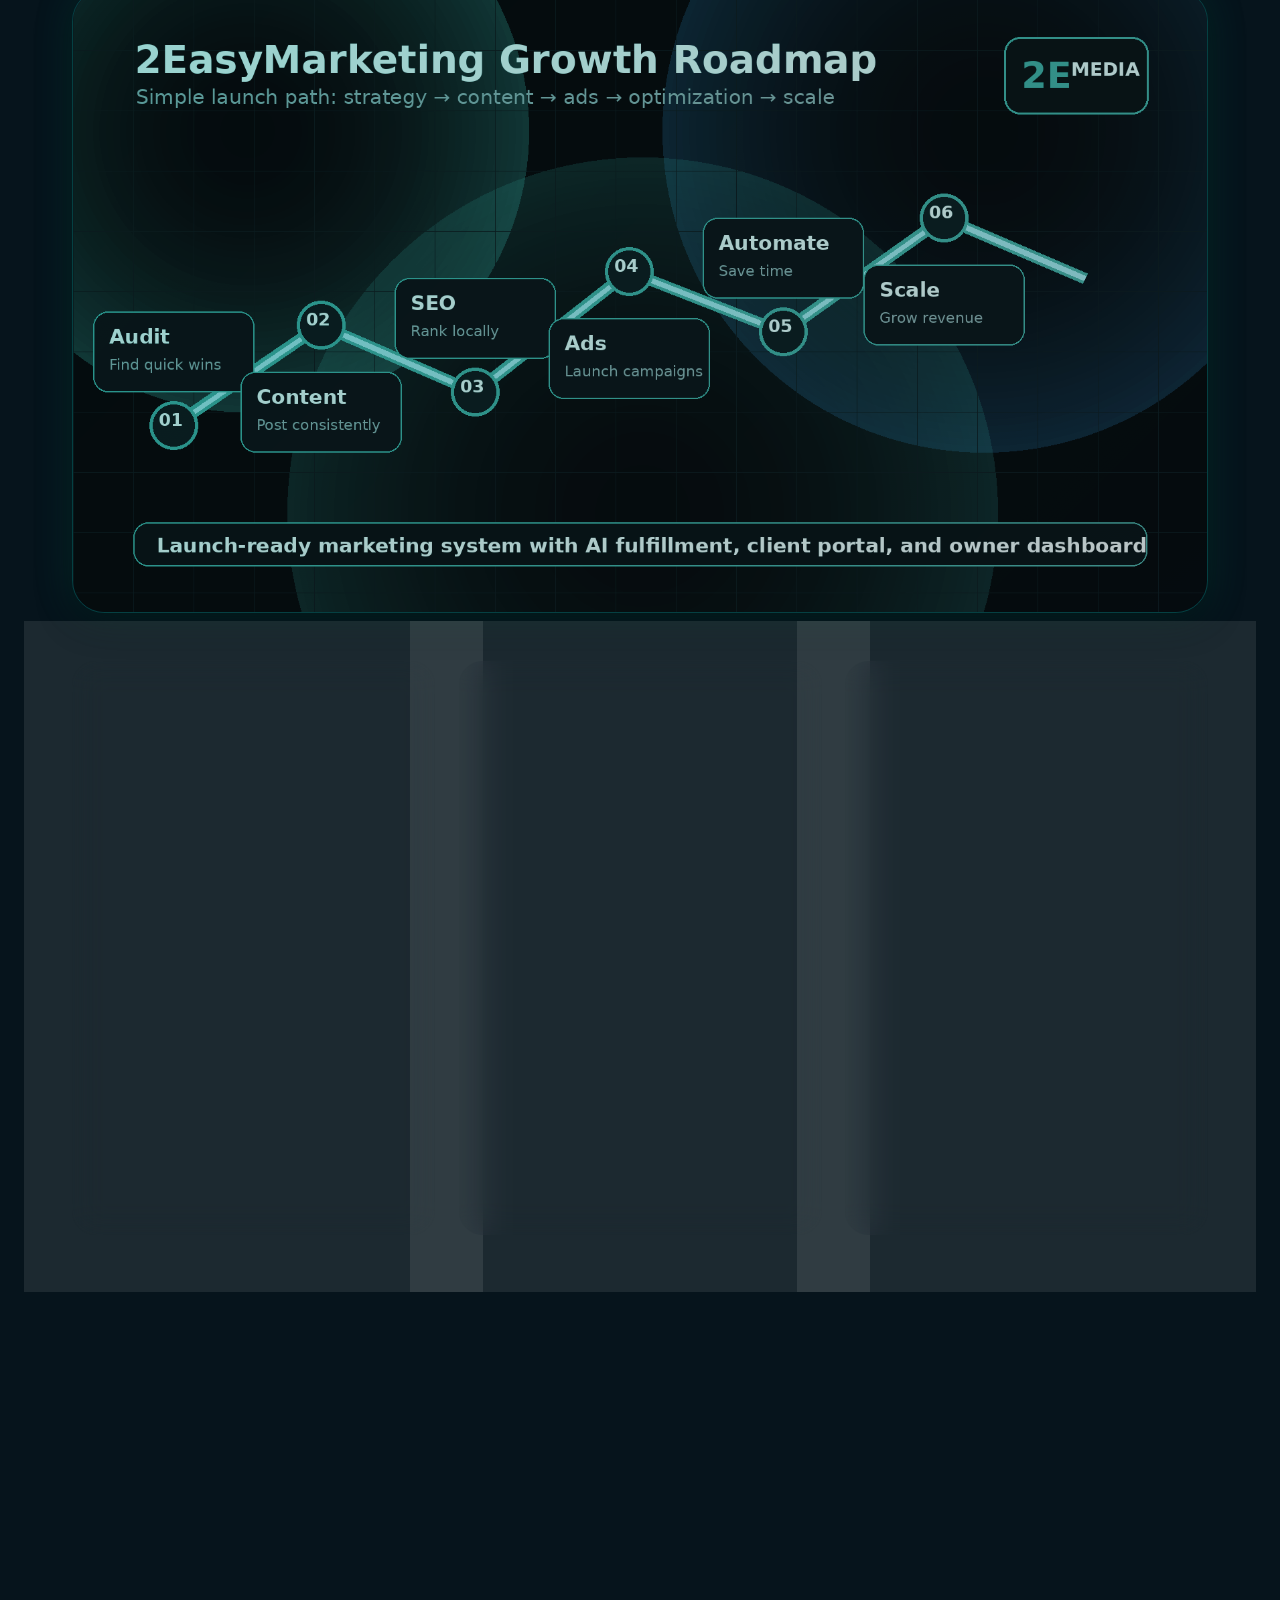
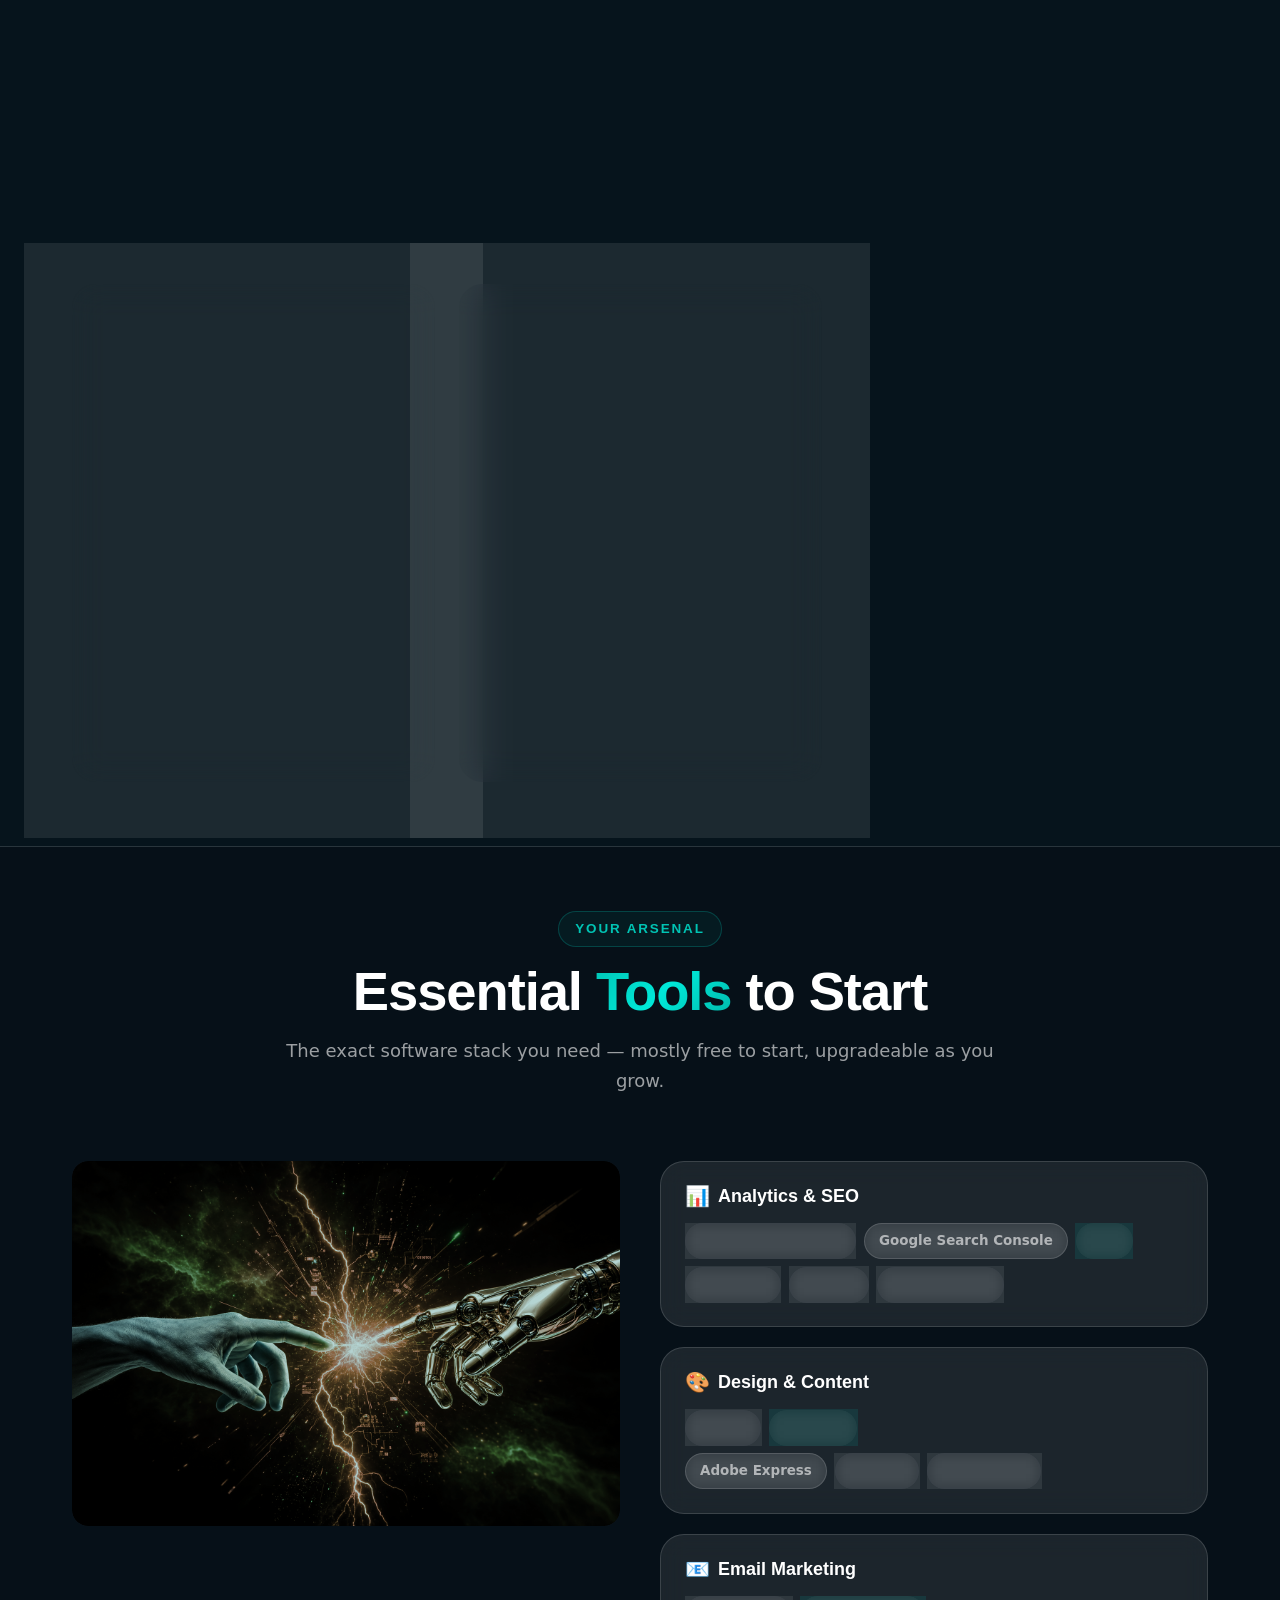
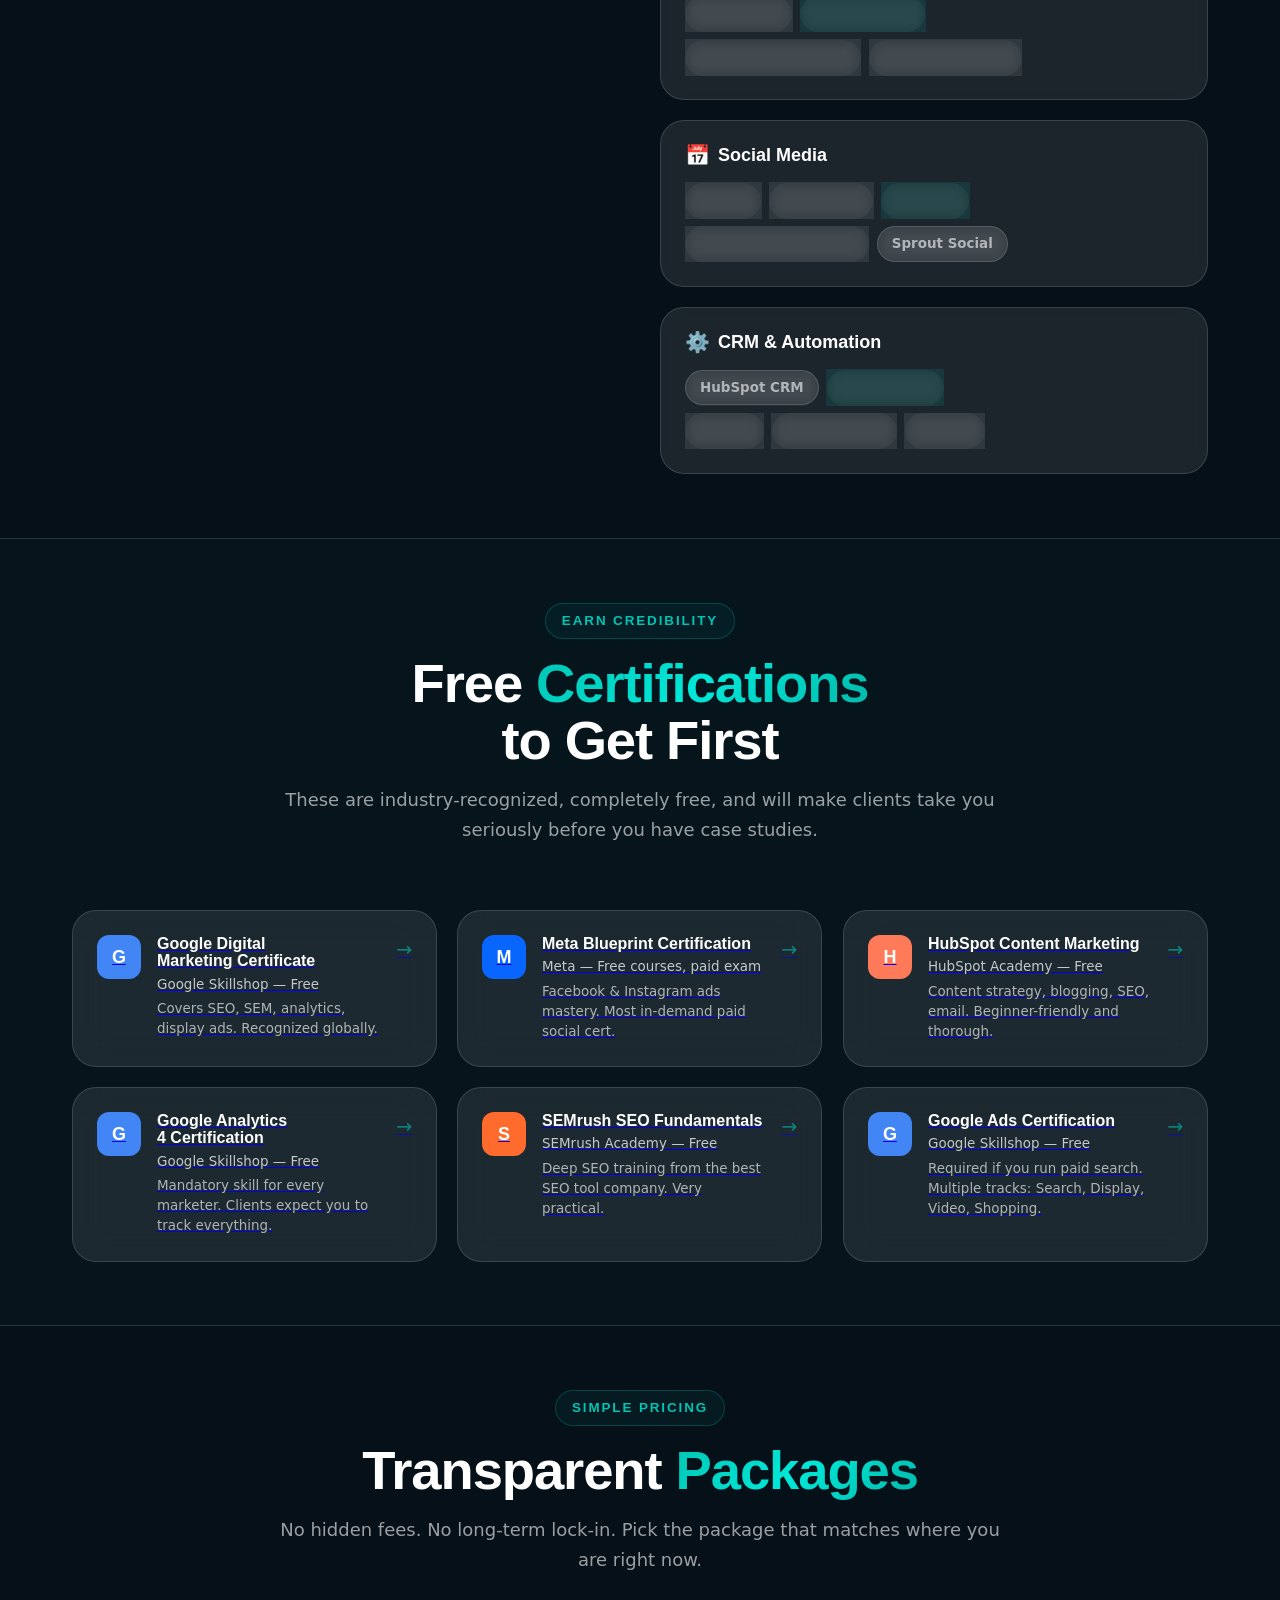
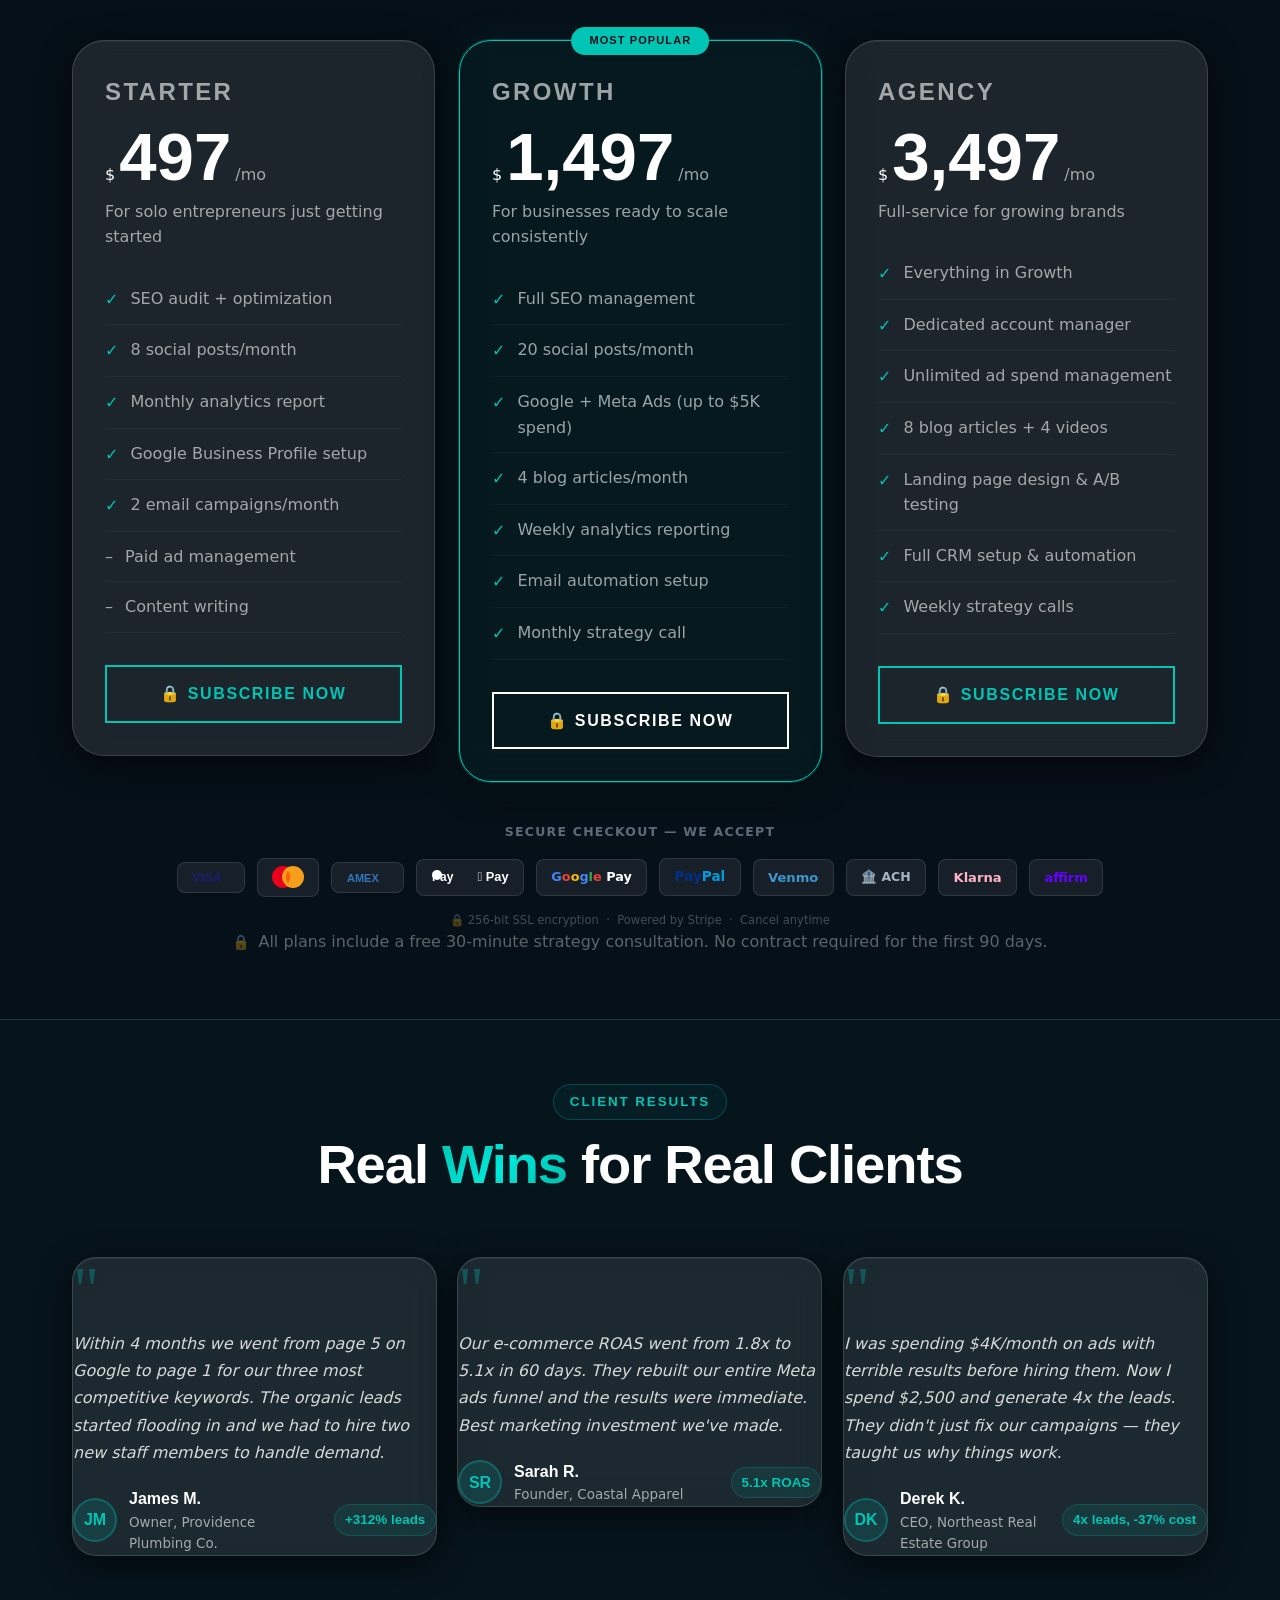
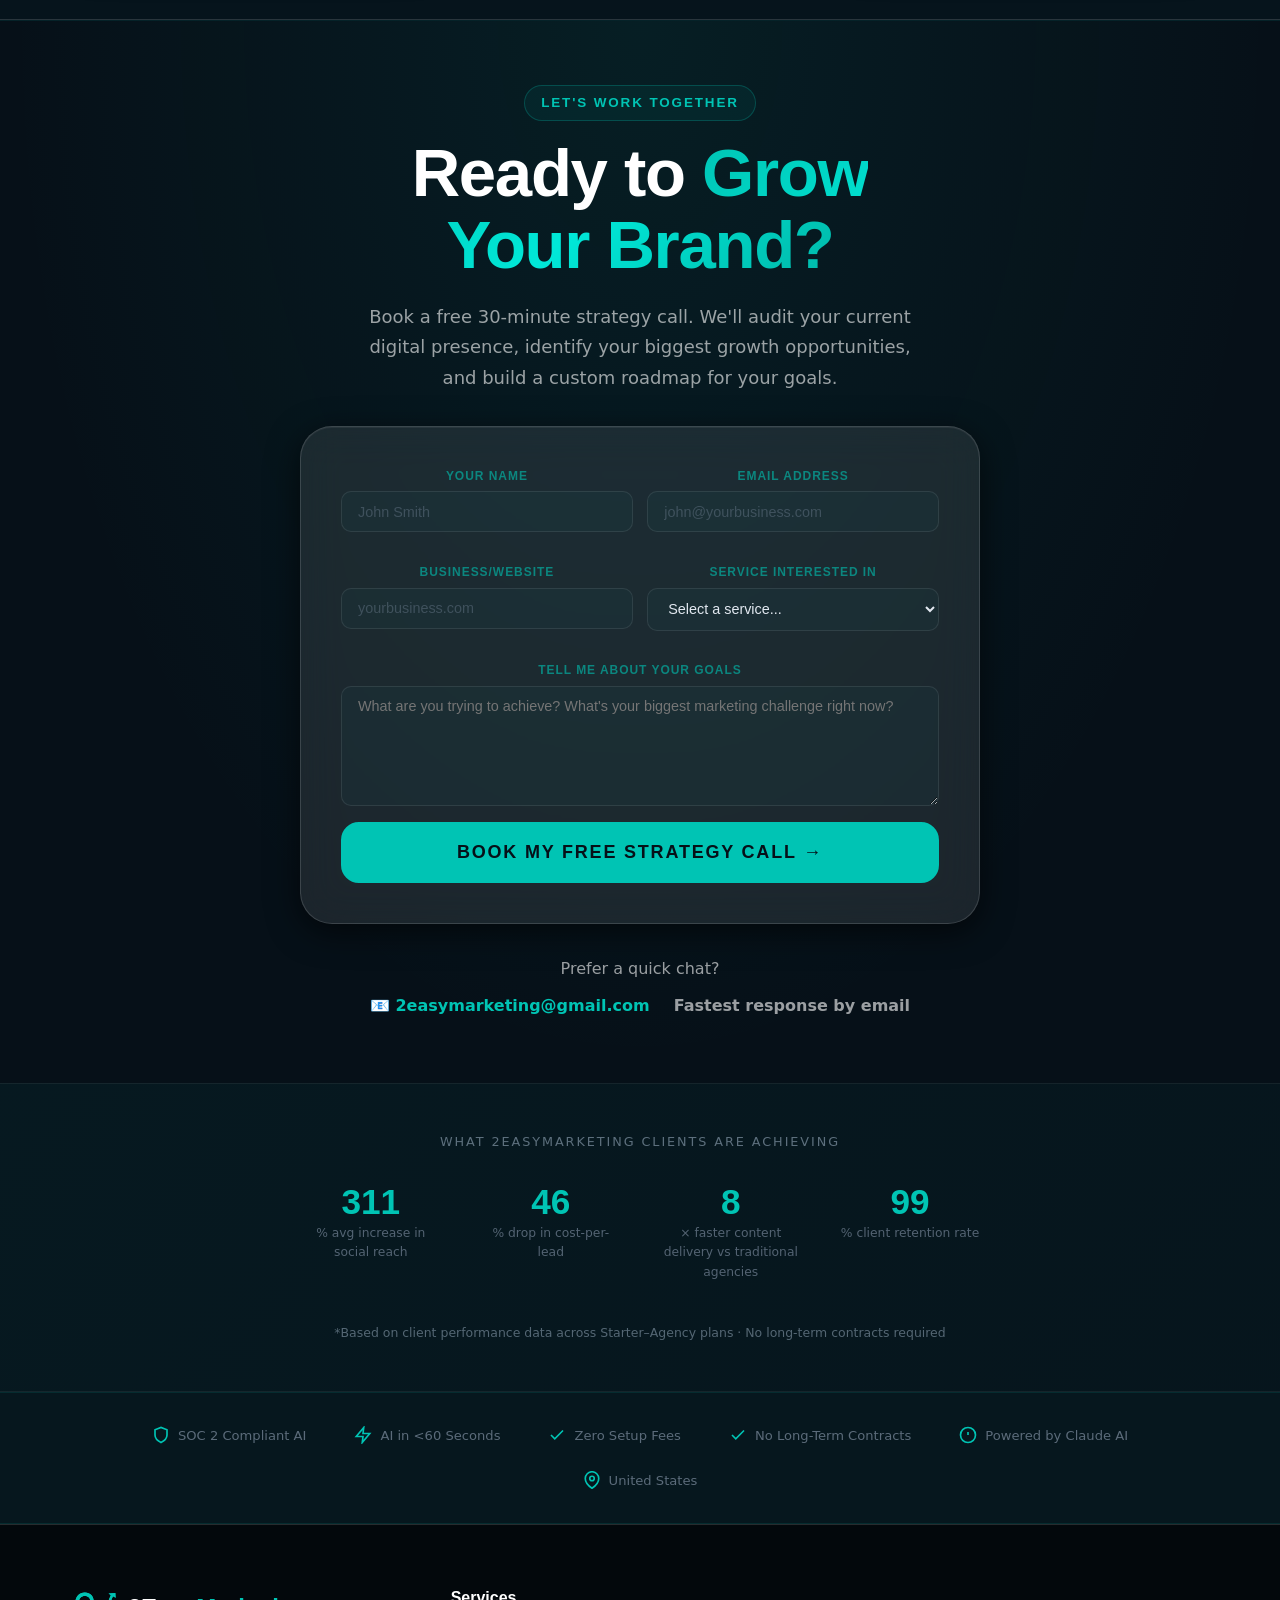
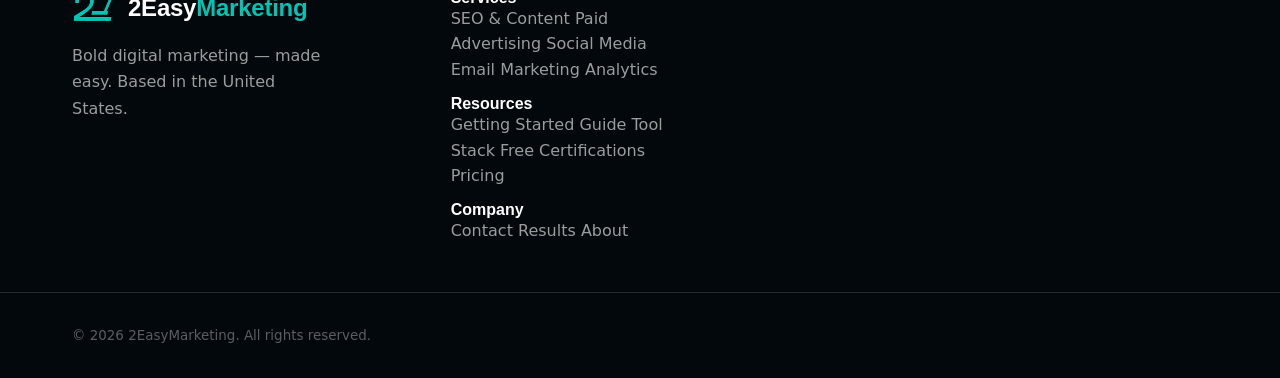
==== commit bfd5443f: "Apply public site fixes and deployment routing" ====
--- a/index.html
+++ b/index.html
@@ -1,1760 +1,1753 @@
-<!DOCTYPE html>
-<html lang="en" data-theme="dark">
-<head>
-  <meta charset="UTF-8" />
-  <meta name="viewport" content="width=device-width, initial-scale=1.0" />
-  <link rel="canonical" href="https://2easymarketing.net" />
-  <link rel="icon" type="image/svg+xml" href="favicon.svg" />
-  <link rel="shortcut icon" href="favicon.svg" />
-  <meta name="description" content="2EasyMarketing — AI-powered digital marketing agency in Pawtucket, Rhode Island. No setup fees. No contracts. AI handles the work, you approve the results." />
-  <meta property="og:type" content="website" />
-  <meta property="og:url" content="https://2easymarketing.net" />
-  <meta property="og:title" content="2EasyMarketing — AI-Powered Digital Marketing" />
-  <meta property="og:description" content="AI-powered digital marketing starting at $497/mo. No setup fees. No contracts. Sign up and AI starts working instantly." />
-  <meta property="og:image" content="https://2easymarketing.net/hero-bg.png" />
-  <meta name="twitter:card" content="summary_large_image" />
-  <meta name="twitter:title" content="2EasyMarketing — AI-Powered Digital Marketing" />
-  <meta name="twitter:description" content="AI handles the marketing. You approve the results. Starting at $497/mo." />
-  <!-- Performance: preconnect to external origins -->
-  <link rel="preconnect" href="https://api.fontshare.com" crossorigin />
-  <link rel="dns-prefetch" href="https://api.fontshare.com" />
-  <link rel="preconnect" href="https://fonts.gstatic.com" crossorigin />
-  <title>2EasyMarketing — Digital Marketing Made Easy</title>
-  <meta name="description" content="2EasyMarketing makes digital marketing simple, affordable, and effective. Step-by-step strategy, proven tools, and services that get results." />
-  <meta property="og:title" content="2EasyMarketing — Digital Marketing Made Easy" />
-  <meta property="og:description" content="Everything you need to launch, grow, and scale — without the complexity." />
-
-  <!-- Fonts -->
-    <link rel="preload" href="hero-bg.png" as="image" fetchpriority="high" />
-  <link href="https://api.fontshare.com/v2/css?f[]=clash-display@400,500,600,700&f[]=satoshi@300,400,500,700&display=swap" rel="stylesheet" />
-
-  <link rel="stylesheet" href="style.css" />
-  <style>
-    /* Ensure custom fonts use swap to prevent FOIT */
-    @font-face { font-display: swap; }
-    /* Critical: prevent layout shift on hero image */
-    .hero-bg-img { content-visibility: auto; }
-    /* Skeleton loader animation */
-    @keyframes shimmer {
-      0% { background-position: -400px 0; }
-      100% { background-position: 400px 0; }
-    }
-    .skeleton {
-      background: linear-gradient(90deg, rgba(255,255,255,.04) 25%, rgba(255,255,255,.08) 50%, rgba(255,255,255,.04) 75%);
-      background-size: 400px 100%;
-      animation: shimmer 1.4s infinite;
-      border-radius: 8px;
-    }
-  </style>
-  <link rel="stylesheet" href="premium.css" />
-</head>
-<body>
-
-  <!-- ===== HEADER ===== -->
-  <header class="header" id="header">
-    <div class="container header-inner">
-      <a href="#" class="logo" aria-label="2EasyMarketing Home">
-        <svg width="58" height="48" viewBox="0 0 130 105" fill="none" aria-hidden="true">
-          <defs><filter id="logo-glow-nav" x="-40%" y="-40%" width="180%" height="180%"><feGaussianBlur stdDeviation="1.5" result="b"/><feMerge><feMergeNode in="b"/><feMergeNode in="SourceGraphic"/></feMerge></filter></defs>
-          <g filter="url(#logo-glow-nav)" fill="#00c4b4">
-            <path d="M 10 38 C 10 18, 22 7, 38 7 C 54 7, 64 18, 64 32 C 64 45, 57 53, 47 61 L 22 79 L 64 79 L 64 90 L 6 90 L 6 77 L 37 58 C 48 50, 54 42, 54 32 C 54 24, 49 17, 38 17 C 27 17, 20 24, 20 38 Z"/>
-            <path d="M 60 61 L 106 61 L 104 72 L 58 72 Z"/>
-            <path d="M 44 79 L 116 79 L 114 90 L 42 90 Z"/>
-            <path d="M 92 68 L 98 72 L 121 18 L 115 14 Z"/>
-            <path d="M 128 8 L 108 10 L 114 14 L 121 18 L 129 22 Z"/>
-          </g>
-        </svg>
-        <span class="logo-text">2Easy<span class="logo-accent">Marketing</span></span>
-      </a>
-
-      <nav class="nav" aria-label="Main navigation">
-        <a href="#services" class="nav-link">Services</a>
-        <a href="#roadmap" class="nav-link">Roadmap</a>
-        <a href="#tools" class="nav-link">Tools</a>
-        <a href="#pricing" class="nav-link">Pricing</a>
-        <a href="#" class="nav-link" id="open-portal-btn" style="color:var(--neon-blue, #00c4b4) !important;font-weight:600">Client Portal</a>
-        <a href="#contact" class="nav-cta">Get Started</a>
-      </nav>
-
-      <button class="hamburger" aria-label="Open menu" id="hamburger">
-        <span></span><span></span><span></span>
-      </button>
-    </div>
-  </header>
-
-  <!-- Mobile Nav -->
-  <div class="mobile-nav" id="mobileNav">
-    <button class="mobile-nav-close" id="mobileNavClose" aria-label="Close menu">✕</button>
-    <nav>
-      <a href="#services" class="mobile-nav-link">Services</a>
-      <a href="#roadmap" class="mobile-nav-link">Roadmap</a>
-      <a href="#tools" class="mobile-nav-link">Tools</a>
-      <a href="#pricing" class="mobile-nav-link">Pricing</a>
-      <a href="#" class="mobile-nav-link" id="open-portal-mobile">Client Portal</a>
-      <a href="#contact" class="mobile-nav-link mobile-nav-cta">Get Started</a>
-    </nav>
-  </div>
-
-  <!-- ===== HERO — VISAGE LAYOUT ===== -->
-  <section class="hero" id="hero">
-    <!-- Background -->
-    <div class="hero-bg">
-      <img src="hero-bg.png" alt="2EasyMarketing — Digital marketing background" class="hero-bg-img" />
-      <canvas id="particles-canvas" aria-hidden="true"></canvas>
-      <div class="hero-overlay"></div>
-    </div>
-
-    <!-- Left dot navigation (Visage style) -->
-    <nav class="hero-dot-nav" aria-label="Section navigation">
-      <a href="#hero"    class="hero-dot active" aria-label="Hero"></a>
-      <a href="#services" class="hero-dot" aria-label="Services"></a>
-      <a href="#roadmap"  class="hero-dot" aria-label="Roadmap"></a>
-      <a href="#pricing"  class="hero-dot" aria-label="Pricing"></a>
-      <a href="#contact"  class="hero-dot" aria-label="Contact"></a>
-    </nav>
-
-    <!-- Hero content — left-aligned, sits at bottom like Visage -->
-    <div class="container hero-content">
-      <div class="hero-badge">
-        <span class="badge-dot"></span>
-        AI-Powered Digital Marketing
-      </div>
-      <h1 class="hero-title">
-        Dominate<br/>
-        the<br/>
-        <span class="gradient-text">Digital Space.</span>
-      </h1>
-      <p class="hero-subtitle">
-        Sign up to gain priority access to 2EasyMarketing — AI handles the work, you approve the results.
-      </p>
-      <div class="hero-actions">
-        <a href="#roadmap" class="btn btn-primary">Learn More</a>
-        <a href="#contact"  class="btn btn-ghost">Get Started</a>
-      </div>
-
-    </div>
-
-    <!-- Teal down-arrow at bottom center (Visage style) -->
-    <a href="#services" class="hero-scroll-hint" aria-label="Scroll to services">
-      <div class="scroll-arrow"></div>
-    </a>
-  </section>
-
-  <!-- ===== SERVICES ===== -->
-  <section class="section" id="services">
-    <div class="container">
-      <div class="section-header">
-        <span class="section-tag">What We Offer</span>
-        <h2 class="section-title">Our Core <span class="gradient-text">Services</span></h2>
-        <p class="section-desc">Everything your brand needs to grow online — from search visibility to paid conversions.</p>
-      </div>
-
-      <div class="services-grid">
-        <div class="service-card featured">
-          <div class="service-icon">
-            <svg width="32" height="32" viewBox="0 0 32 32" fill="none"><circle cx="14" cy="14" r="8" stroke="currentColor" stroke-width="2"/><path d="M20 20l6 6" stroke="currentColor" stroke-width="2" stroke-linecap="round"/><path d="M11 14h6M14 11v6" stroke="currentColor" stroke-width="1.5" stroke-linecap="round"/></svg>
-          </div>
-          <h3 class="service-title">SEO & Content Marketing</h3>
-          <p class="service-desc">Rank higher in search results with strategic keyword targeting, technical SEO audits, and content that converts visitors into customers.</p>
-          <ul class="service-list">
-            <li>On-page & off-page SEO</li>
-            <li>Keyword research & strategy</li>
-            <li>Blog & content creation</li>
-            <li>Backlink building</li>
-          </ul>
-          <div class="service-result">Avg. +287% organic traffic in 6 months</div>
-        </div>
-
-        <div class="service-card">
-          <div class="service-icon">
-            <svg width="32" height="32" viewBox="0 0 32 32" fill="none"><rect x="4" y="8" width="24" height="16" rx="3" stroke="currentColor" stroke-width="2"/><circle cx="16" cy="16" r="4" stroke="currentColor" stroke-width="1.5"/><path d="M4 12h4M24 12h4M4 20h4M24 20h4" stroke="currentColor" stroke-width="1.5" stroke-linecap="round"/></svg>
-          </div>
-          <h3 class="service-title">Paid Advertising (PPC)</h3>
-          <p class="service-desc">Google Ads and Meta campaigns engineered to maximize ROI. Every dollar tracked, every conversion optimized.</p>
-          <ul class="service-list">
-            <li>Google & Bing Ads</li>
-            <li>Facebook & Instagram Ads</li>
-            <li>Retargeting campaigns</li>
-            <li>A/B testing & optimization</li>
-          </ul>
-          <div class="service-result">Avg. 4.2x ROAS across campaigns</div>
-        </div>
-
-        <div class="service-card">
-          <div class="service-icon">
-            <svg width="32" height="32" viewBox="0 0 32 32" fill="none"><path d="M16 4C9.37 4 4 9.37 4 16s5.37 12 12 12 12-5.37 12-12S22.63 4 16 4z" stroke="currentColor" stroke-width="2"/><path d="M4 16h24M16 4c-3.33 4-5.33 8-5.33 12 0 4 2 8 5.33 12M16 4c3.33 4 5.33 8 5.33 12 0 4-2 8-5.33 12" stroke="currentColor" stroke-width="1.5"/></svg>
-          </div>
-          <h3 class="service-title">Social Media Management</h3>
-          <p class="service-desc">Build a loyal following across Instagram, TikTok, LinkedIn, and X. Consistent branding, engaging content, measurable growth.</p>
-          <ul class="service-list">
-            <li>Content calendar planning</li>
-            <li>Short-form video creation</li>
-            <li>Community engagement</li>
-            <li>Analytics & reporting</li>
-          </ul>
-          <div class="service-result">Avg. +180% follower growth in 90 days</div>
-        </div>
-
-        <div class="service-card">
-          <div class="service-icon">
-            <svg width="32" height="32" viewBox="0 0 32 32" fill="none"><path d="M4 10l12-6 12 6v2L16 18 4 12v-2z" stroke="currentColor" stroke-width="2" stroke-linejoin="round"/><path d="M4 12v8l12 6 12-6v-8" stroke="currentColor" stroke-width="1.5" stroke-linejoin="round"/></svg>
-          </div>
-          <h3 class="service-title">Email Marketing & Automation</h3>
-          <p class="service-desc">Build sequences that nurture leads on autopilot. From welcome flows to abandoned cart recovery — email that earns.</p>
-          <ul class="service-list">
-            <li>List growth & segmentation</li>
-            <li>Drip campaign design</li>
-            <li>Newsletter management</li>
-            <li>Automation & triggers</li>
-          </ul>
-          <div class="service-result">Avg. 32% open rate, 7.8% CTR</div>
-        </div>
-
-        <div class="service-card">
-          <div class="service-icon">
-            <svg width="32" height="32" viewBox="0 0 32 32" fill="none"><rect x="4" y="4" width="24" height="18" rx="3" stroke="currentColor" stroke-width="2"/><path d="M10 28h12M16 22v6" stroke="currentColor" stroke-width="1.5" stroke-linecap="round"/><path d="M8 13l4 4 4-6 4 4 4-6" stroke="currentColor" stroke-width="1.5" stroke-linecap="round" stroke-linejoin="round"/></svg>
-          </div>
-          <h3 class="service-title">Analytics & Reporting</h3>
-          <p class="service-desc">Data-driven decisions powered by Google Analytics, Search Console, and custom KPI dashboards. Know what's working and why.</p>
-          <ul class="service-list">
-            <li>GA4 setup & configuration</li>
-            <li>Custom KPI dashboards</li>
-            <li>Monthly performance reports</li>
-            <li>Conversion tracking</li>
-          </ul>
-          <div class="service-result">Full visibility, every campaign</div>
-        </div>
-
-        <div class="service-card">
-          <div class="service-icon">
-            <svg width="32" height="32" viewBox="0 0 32 32" fill="none"><path d="M6 28V14l10-10 10 10v14H20v-8h-8v8H6z" stroke="currentColor" stroke-width="2" stroke-linejoin="round"/></svg>
-          </div>
-          <h3 class="service-title">Website & Landing Page Design</h3>
-          <p class="service-desc">Conversion-optimized websites and landing pages that turn visitors into leads. Fast, mobile-first, built to rank and convert.</p>
-          <ul class="service-list">
-            <li>CRO-focused design</li>
-            <li>WordPress & Webflow builds</li>
-            <li>A/B tested landing pages</li>
-            <li>Speed & SEO optimization</li>
-          </ul>
-          <div class="service-result">Avg. +45% conversion rate lift</div>
-        </div>
-      </div>
-    </div>
-  </section>
-
-  <!-- ===== SERVICES IMAGE BANNER ===== -->
-  <div class="full-bleed-banner">
-    <img src="services-bg.png" alt="AI-powered digital marketing intelligence" loading="lazy" style="border-radius:16px;box-shadow:0 0 60px rgba(0,196,180,0.2);" />
-    <div class="banner-overlay">
-      <p class="banner-caption">All services. One integrated strategy. Measurable results.</p>
-    </div>
-  </div>
-
-  <!-- ===== ROADMAP ===== -->
-  <section class="section section-alt" id="roadmap">
-    <div class="container">
-      <div class="section-header">
-        <span class="section-tag">How to Get Started</span>
-        <h2 class="section-title">Your <span class="gradient-text">Step-by-Step</span> Roadmap</h2>
-        <p class="section-desc">Follow this exact path to go from zero experience to a profitable digital marketing business in 12 months.</p>
-      </div>
-
-      <div class="roadmap-visual">
-        <img src="roadmap.png" alt="Digital marketing journey roadmap" loading="lazy" class="roadmap-img" />
-      </div>
-
-      <div class="steps-grid">
-        <div class="step-card" data-step="01">
-          <div class="step-number">01</div>
-          <div class="step-content">
-            <h3 class="step-title">Pick Your Niche</h3>
-            <p class="step-desc">Don't try to serve everyone. Pick one industry you understand — local restaurants, real estate, fitness, e-commerce. Being specific makes you more credible and easier to hire.</p>
-            <div class="step-tips">
-              <strong>Start with:</strong>
-              <ul>
-                <li>Local service businesses (dentists, lawyers, contractors)</li>
-                <li>E-commerce stores needing more traffic</li>
-                <li>Coaches and consultants building their brand</li>
-              </ul>
-            </div>
-          </div>
-        </div>
-
-        <div class="step-card" data-step="02">
-          <div class="step-number">02</div>
-          <div class="step-content">
-            <h3 class="step-title">Learn 2 Core Services</h3>
-            <p class="step-desc">Master two services that work well together before adding more. The best beginner combos: SEO + Content, or Paid Ads + Social Media. Depth beats breadth early on.</p>
-            <div class="step-tips">
-              <strong>Best starter pairings:</strong>
-              <ul>
-                <li>SEO + Content writing</li>
-                <li>Facebook/Instagram Ads + Social Media</li>
-                <li>Email Marketing + CRM setup</li>
-              </ul>
-            </div>
-          </div>
-        </div>
-
-        <div class="step-card" data-step="03">
-          <div class="step-number">03</div>
-          <div class="step-content">
-            <h3 class="step-title">Get Certified & Build Skills</h3>
-            <p class="step-desc">Free certifications give you credibility and structure your learning. Complete these before approaching clients — they're free and recognized by employers.</p>
-            <div class="step-tips">
-              <strong>Free certifications to get:</strong>
-              <ul>
-                <li>Google Digital Marketing Certificate</li>
-                <li>Meta Blueprint (Facebook/Instagram Ads)</li>
-                <li>HubSpot Content Marketing Certification</li>
-                <li>Google Analytics 4 Certificate</li>
-              </ul>
-            </div>
-          </div>
-        </div>
-
-        <div class="step-card" data-step="04">
-          <div class="step-number">04</div>
-          <div class="step-content">
-            <h3 class="step-title">Build Your Brand & Website</h3>
-            <p class="step-desc">Your marketing presence IS your portfolio. Set up a clean website with your services, a contact form, and 2–3 case studies (even if they're for yourself or done as practice work).</p>
-            <div class="step-tips">
-              <strong>Must-haves:</strong>
-              <ul>
-                <li>Professional website with services listed</li>
-                <li>LinkedIn profile optimized</li>
-                <li>Business email (yourname@yourdomain.com)</li>
-                <li>Portfolio with 2–3 sample projects</li>
-              </ul>
-            </div>
-          </div>
-        </div>
-
-        <div class="step-card" data-step="05">
-          <div class="step-number">05</div>
-          <div class="step-content">
-            <h3 class="step-title">Set Up Your Tool Stack</h3>
-            <p class="step-desc">You don't need to pay for everything on day one. Start with free tiers, then upgrade as you earn. These tools handle 80% of client work.</p>
-            <div class="step-tips">
-              <strong>Free tools to start with:</strong>
-              <ul>
-                <li>Google Search Console + GA4 (analytics)</li>
-                <li>Canva (design)</li>
-                <li>Mailchimp free tier (email)</li>
-                <li>Ubersuggest free (SEO research)</li>
-                <li>Buffer free (social scheduling)</li>
-              </ul>
-            </div>
-          </div>
-        </div>
-
-        <div class="step-card" data-step="06">
-          <div class="step-number">06</div>
-          <div class="step-content">
-            <h3 class="step-title">Land Your First 3 Clients</h3>
-            <p class="step-desc">Your first clients come from your network — not cold ads. Reach out to 50 people you know, offer a discounted first project, and collect a case study in return.</p>
-            <div class="step-tips">
-              <strong>How to approach it:</strong>
-              <ul>
-                <li>Message ex-colleagues and local business owners</li>
-                <li>Offer 25–40% discount for a 90-day commitment</li>
-                <li>Always request a written testimonial</li>
-                <li>Charge something — free work gets no respect</li>
-              </ul>
-            </div>
-          </div>
-        </div>
-
-        <div class="step-card" data-step="07">
-          <div class="step-number">07</div>
-          <div class="step-content">
-            <h3 class="step-title">Scale with Systems</h3>
-            <p class="step-desc">Once you have 3 paying clients, build repeatable systems: proposal templates, onboarding checklists, monthly report templates. Systems let you take on more clients without burning out.</p>
-            <div class="step-tips">
-              <strong>What to systematize:</strong>
-              <ul>
-                <li>Client onboarding flow</li>
-                <li>Monthly reporting templates</li>
-                <li>Content creation workflows</li>
-                <li>Campaign launch checklists</li>
-              </ul>
-            </div>
-          </div>
-        </div>
-
-        <div class="step-card" data-step="08">
-          <div class="step-number">08</div>
-          <div class="step-content">
-            <h3 class="step-title">Hire & Grow to Agency</h3>
-            <p class="step-desc">By month 6 (MRR $8K–$15K), hire your first contractor to handle execution while you focus on sales and strategy. This is how freelancers become agency owners.</p>
-            <div class="step-tips">
-              <strong>Year-one revenue targets:</strong>
-              <ul>
-                <li>Months 1–3: $5K–$15K total</li>
-                <li>Months 4–6: $8K–$15K MRR</li>
-                <li>Months 7–9: $15K–$25K MRR</li>
-                <li>Months 10–12: $25K–$40K MRR</li>
-              </ul>
-            </div>
-          </div>
-        </div>
-      </div>
-    </div>
-  </section>
-
-  <!-- ===== TOOLS ===== -->
-  <section class="section" id="tools">
-    <div class="container">
-      <div class="section-header">
-        <span class="section-tag">Your Arsenal</span>
-        <h2 class="section-title">Essential <span class="gradient-text">Tools</span> to Start</h2>
-        <p class="section-desc">The exact software stack you need — mostly free to start, upgradeable as you grow.</p>
-      </div>
-
-      <div class="tools-layout">
-        <div class="tools-image-col">
-          <img src="tools-bg.png" alt="Human and AI collaboration" loading="lazy" class="tools-img" style="border-radius:16px;box-shadow:0 0 60px rgba(0,196,180,0.3);" />
-        </div>
-        <div class="tools-list-col">
-          <div class="tool-category">
-            <h3 class="tool-cat-title">
-              <span class="tool-cat-icon">📊</span> Analytics & SEO
-            </h3>
-            <div class="tool-row">
-              <div class="tool-pill">Google Analytics 4</div>
-              <div class="tool-pill">Google Search Console</div>
-              <div class="tool-pill free-badge">Free</div>
-            </div>
-            <div class="tool-row">
-              <div class="tool-pill">SEMrush</div>
-              <div class="tool-pill">Ahrefs</div>
-              <div class="tool-pill">Ubersuggest</div>
-            </div>
-          </div>
-
-          <div class="tool-category">
-            <h3 class="tool-cat-title">
-              <span class="tool-cat-icon">🎨</span> Design & Content
-            </h3>
-            <div class="tool-row">
-              <div class="tool-pill">Canva</div>
-              <div class="tool-pill free-badge">Free Tier</div>
-            </div>
-            <div class="tool-row">
-              <div class="tool-pill">Adobe Express</div>
-              <div class="tool-pill">CapCut</div>
-              <div class="tool-pill">Grammarly</div>
-            </div>
-          </div>
-
-          <div class="tool-category">
-            <h3 class="tool-cat-title">
-              <span class="tool-cat-icon">📧</span> Email Marketing
-            </h3>
-            <div class="tool-row">
-              <div class="tool-pill">Mailchimp</div>
-              <div class="tool-pill free-badge">Free up to 500</div>
-            </div>
-            <div class="tool-row">
-              <div class="tool-pill">Brevo (Sendinblue)</div>
-              <div class="tool-pill">ActiveCampaign</div>
-            </div>
-          </div>
-
-          <div class="tool-category">
-            <h3 class="tool-cat-title">
-              <span class="tool-cat-icon">📅</span> Social Media
-            </h3>
-            <div class="tool-row">
-              <div class="tool-pill">Buffer</div>
-              <div class="tool-pill">Hootsuite</div>
-              <div class="tool-pill free-badge">Free Tier</div>
-            </div>
-            <div class="tool-row">
-              <div class="tool-pill">Meta Business Suite</div>
-              <div class="tool-pill">Sprout Social</div>
-            </div>
-          </div>
-
-          <div class="tool-category">
-            <h3 class="tool-cat-title">
-              <span class="tool-cat-icon">⚙️</span> CRM & Automation
-            </h3>
-            <div class="tool-row">
-              <div class="tool-pill">HubSpot CRM</div>
-              <div class="tool-pill free-badge">Free Forever</div>
-            </div>
-            <div class="tool-row">
-              <div class="tool-pill">Zapier</div>
-              <div class="tool-pill">ClickFunnels</div>
-              <div class="tool-pill">Notion</div>
-            </div>
-          </div>
-        </div>
-      </div>
-    </div>
-  </section>
-
-  <!-- ===== CERTIFICATIONS ===== -->
-  <section class="section section-alt" id="certs">
-    <div class="container">
-      <div class="section-header">
-        <span class="section-tag">Earn Credibility</span>
-        <h2 class="section-title">Free <span class="gradient-text">Certifications</span> to Get First</h2>
-        <p class="section-desc">These are industry-recognized, completely free, and will make clients take you seriously before you have case studies.</p>
-      </div>
-
-      <div class="certs-grid">
-        <a href="https://skillshop.withgoogle.com/" target="_blank" class="cert-card">
-          <div class="cert-logo google">G</div>
-          <div class="cert-info">
-            <h4 class="cert-name">Google Digital Marketing Certificate</h4>
-            <p class="cert-provider">Google Skillshop — Free</p>
-            <p class="cert-note">Covers SEO, SEM, analytics, display ads. Recognized globally.</p>
-          </div>
-          <div class="cert-arrow">→</div>
-        </a>
-
-        <a href="https://www.facebook.com/business/learn/certification" target="_blank" class="cert-card">
-          <div class="cert-logo meta">M</div>
-          <div class="cert-info">
-            <h4 class="cert-name">Meta Blueprint Certification</h4>
-            <p class="cert-provider">Meta — Free courses, paid exam</p>
-            <p class="cert-note">Facebook & Instagram ads mastery. Most in-demand paid social cert.</p>
-          </div>
-          <div class="cert-arrow">→</div>
-        </a>
-
-        <a href="https://academy.hubspot.com/" target="_blank" class="cert-card">
-          <div class="cert-logo hubspot">H</div>
-          <div class="cert-info">
-            <h4 class="cert-name">HubSpot Content Marketing</h4>
-            <p class="cert-provider">HubSpot Academy — Free</p>
-            <p class="cert-note">Content strategy, blogging, SEO, email. Beginner-friendly and thorough.</p>
-          </div>
-          <div class="cert-arrow">→</div>
-        </a>
-
-        <a href="https://skillshop.withgoogle.com/googleanalytics" target="_blank" class="cert-card">
-          <div class="cert-logo google">G</div>
-          <div class="cert-info">
-            <h4 class="cert-name">Google Analytics 4 Certification</h4>
-            <p class="cert-provider">Google Skillshop — Free</p>
-            <p class="cert-note">Mandatory skill for every marketer. Clients expect you to track everything.</p>
-          </div>
-          <div class="cert-arrow">→</div>
-        </a>
-
-        <a href="https://www.semrush.com/academy/" target="_blank" class="cert-card">
-          <div class="cert-logo semrush">S</div>
-          <div class="cert-info">
-            <h4 class="cert-name">SEMrush SEO Fundamentals</h4>
-            <p class="cert-provider">SEMrush Academy — Free</p>
-            <p class="cert-note">Deep SEO training from the best SEO tool company. Very practical.</p>
-          </div>
-          <div class="cert-arrow">→</div>
-        </a>
-
-        <a href="https://ads.google.com/home/resources/certification/" target="_blank" class="cert-card">
-          <div class="cert-logo google">G</div>
-          <div class="cert-info">
-            <h4 class="cert-name">Google Ads Certification</h4>
-            <p class="cert-provider">Google Skillshop — Free</p>
-            <p class="cert-note">Required if you run paid search. Multiple tracks: Search, Display, Video, Shopping.</p>
-          </div>
-          <div class="cert-arrow">→</div>
-        </a>
-      </div>
-    </div>
-  </section>
-
-  <!-- ===== PRICING ===== -->
-  <section class="section" id="pricing">
-    <div class="container">
-      <div class="section-header">
-        <span class="section-tag">Simple Pricing</span>
-        <h2 class="section-title">Transparent <span class="gradient-text">Packages</span></h2>
-        <p class="section-desc">No hidden fees. No long-term lock-in. Pick the package that matches where you are right now.</p>
-      </div>
-
-      <div class="pricing-grid">
-        <div class="pricing-card">
-          <div class="pricing-tier">Starter</div>
-          <div class="pricing-price">
-            <span class="price-currency">$</span>
-            <span class="price-amount">497</span>
-            <span class="price-period">/mo</span>
-          </div>
-          <p class="pricing-tagline">For solo entrepreneurs just getting started</p>
-          <ul class="pricing-features">
-            <li><span class="check">✓</span> SEO audit + optimization</li>
-            <li><span class="check">✓</span> 8 social posts/month</li>
-            <li><span class="check">✓</span> Monthly analytics report</li>
-            <li><span class="check">✓</span> Google Business Profile setup</li>
-            <li><span class="check">✓</span> 2 email campaigns/month</li>
-            <li class="muted"><span>–</span> Paid ad management</li>
-            <li class="muted"><span>–</span> Content writing</li>
-          </ul>
-          <a href="https://buy.stripe.com/cNicN55GU8qq0wg6iNebu00" target="_blank" rel="noopener" class="btn btn-outline" style="display:flex;align-items:center;justify-content:center;gap:.5rem">&#128274; Subscribe Now</a>
-        </div>
-
-        <div class="pricing-card featured">
-          <div class="pricing-badge">Most Popular</div>
-          <div class="pricing-tier">Growth</div>
-          <div class="pricing-price">
-            <span class="price-currency">$</span>
-            <span class="price-amount">1,497</span>
-            <span class="price-period">/mo</span>
-          </div>
-          <p class="pricing-tagline">For businesses ready to scale consistently</p>
-          <ul class="pricing-features">
-            <li><span class="check">✓</span> Full SEO management</li>
-            <li><span class="check">✓</span> 20 social posts/month</li>
-            <li><span class="check">✓</span> Google + Meta Ads (up to $5K spend)</li>
-            <li><span class="check">✓</span> 4 blog articles/month</li>
-            <li><span class="check">✓</span> Weekly analytics reporting</li>
-            <li><span class="check">✓</span> Email automation setup</li>
-            <li><span class="check">✓</span> Monthly strategy call</li>
-          </ul>
-          <a href="https://buy.stripe.com/9B67sL5GU8qq4Mw5eJebu02" target="_blank" rel="noopener" class="btn btn-primary" style="display:flex;align-items:center;justify-content:center;gap:.5rem">&#128274; Subscribe Now</a>
-        </div>
-
-        <div class="pricing-card">
-          <div class="pricing-tier">Agency</div>
-          <div class="pricing-price">
-            <span class="price-currency">$</span>
-            <span class="price-amount">3,497</span>
-            <span class="price-period">/mo</span>
-          </div>
-          <p class="pricing-tagline">Full-service for growing brands</p>
-          <ul class="pricing-features">
-            <li><span class="check">✓</span> Everything in Growth</li>
-            <li><span class="check">✓</span> Dedicated account manager</li>
-            <li><span class="check">✓</span> Unlimited ad spend management</li>
-            <li><span class="check">✓</span> 8 blog articles + 4 videos</li>
-            <li><span class="check">✓</span> Landing page design & A/B testing</li>
-            <li><span class="check">✓</span> Full CRM setup & automation</li>
-            <li><span class="check">✓</span> Weekly strategy calls</li>
-          </ul>
-          <a href="https://buy.stripe.com/28EbJ16KY4aadj2cHbebu03" target="_blank" rel="noopener" class="btn btn-outline" style="display:flex;align-items:center;justify-content:center;gap:.5rem">&#128274; Subscribe Now</a>
-        </div>
-      </div>
-
-      <!-- Payment methods accepted -->
-      <div style="margin-top:2.5rem;text-align:center">
-        <p style="color:rgba(200,220,240,.45);font-size:.78rem;font-weight:600;letter-spacing:.1em;text-transform:uppercase;margin-bottom:1rem">Secure Checkout — We Accept</p>
-        <div style="display:flex;flex-wrap:wrap;justify-content:center;align-items:center;gap:.75rem">
-          <!-- Visa -->
-          <div style="background:rgba(255,255,255,.07);border:1px solid rgba(255,255,255,.1);border-radius:8px;padding:.45rem .9rem;display:flex;align-items:center;gap:.4rem">
-            <svg width="38" height="14" viewBox="0 0 38 14" fill="none"><text x="0" y="12" font-family="Arial" font-size="13" font-weight="900" fill="#1a1f71">VISA</text></svg>
-          </div>
-          <!-- Mastercard -->
-          <div style="background:rgba(255,255,255,.07);border:1px solid rgba(255,255,255,.1);border-radius:8px;padding:.45rem .75rem;display:flex;align-items:center;gap:.3rem">
-            <svg width="36" height="22" viewBox="0 0 36 22"><circle cx="13" cy="11" r="11" fill="#EB001B"/><circle cx="23" cy="11" r="11" fill="#F79E1B"/><path d="M18 4.8a11 11 0 0 1 0 12.4A11 11 0 0 1 18 4.8z" fill="#FF5F00"/></svg>
-          </div>
-          <!-- Amex -->
-          <div style="background:rgba(255,255,255,.07);border:1px solid rgba(255,255,255,.1);border-radius:8px;padding:.45rem .9rem;display:flex;align-items:center">
-            <svg width="42" height="14" viewBox="0 0 42 14"><text x="0" y="12" font-family="Arial" font-size="11" font-weight="800" fill="#2E77BC">AMEX</text></svg>
-          </div>
-          <!-- Apple Pay -->
-          <div style="background:rgba(255,255,255,.07);border:1px solid rgba(255,255,255,.1);border-radius:8px;padding:.45rem .9rem;display:flex;align-items:center">
-            <svg width="46" height="18" viewBox="0 0 46 18"><text x="0" y="13" font-family="-apple-system,BlinkMacSystemFont,Arial" font-size="12" font-weight="600" fill="#fff"> Pay</text><circle cx="5" cy="7" r="5" fill="#fff"/><text x="2" y="11" font-family="Arial" font-size="9" fill="#000"></text></svg>
-            <span style="color:#fff;font-size:.8rem;font-weight:600;font-family:-apple-system,BlinkMacSystemFont,sans-serif">&#63743; Pay</span>
-          </div>
-          <!-- Google Pay -->
-          <div style="background:rgba(255,255,255,.07);border:1px solid rgba(255,255,255,.1);border-radius:8px;padding:.45rem .9rem;display:flex;align-items:center">
-            <span style="color:#fff;font-size:.8rem;font-weight:600"><span style="color:#4285F4">G</span><span style="color:#EA4335">o</span><span style="color:#FBBC05">o</span><span style="color:#4285F4">g</span><span style="color:#34A853">l</span><span style="color:#EA4335">e</span> <span style="color:#fff">Pay</span></span>
-          </div>
-          <!-- PayPal -->
-          <div style="background:rgba(255,255,255,.07);border:1px solid rgba(255,255,255,.1);border-radius:8px;padding:.45rem .9rem;display:flex;align-items:center">
-            <span style="font-size:.85rem;font-weight:800"><span style="color:#003087">Pay</span><span style="color:#009cde">Pal</span></span>
-          </div>
-          <!-- Venmo -->
-          <div style="background:rgba(255,255,255,.07);border:1px solid rgba(255,255,255,.1);border-radius:8px;padding:.45rem .9rem;display:flex;align-items:center">
-            <span style="color:#3D95CE;font-size:.82rem;font-weight:800">Venmo</span>
-          </div>
-          <!-- ACH Bank Transfer -->
-          <div style="background:rgba(255,255,255,.07);border:1px solid rgba(255,255,255,.1);border-radius:8px;padding:.45rem .9rem;display:flex;align-items:center">
-            <span style="color:rgba(200,220,240,.8);font-size:.78rem;font-weight:700">🏦 ACH</span>
-          </div>
-          <!-- Klarna -->
-          <div style="background:rgba(255,255,255,.07);border:1px solid rgba(255,255,255,.1);border-radius:8px;padding:.45rem .9rem;display:flex;align-items:center">
-            <span style="color:#FFB3C7;font-size:.82rem;font-weight:800">Klarna</span>
-          </div>
-          <!-- Affirm -->
-          <div style="background:rgba(255,255,255,.07);border:1px solid rgba(255,255,255,.1);border-radius:8px;padding:.45rem .9rem;display:flex;align-items:center">
-            <span style="color:#60f;font-size:.82rem;font-weight:800">affirm</span>
-          </div>
-        </div>
-        <p style="color:rgba(200,220,240,.3);font-size:.72rem;margin-top:.9rem">&#128274; 256-bit SSL encryption &nbsp;·&nbsp; Powered by Stripe &nbsp;·&nbsp; Cancel anytime</p>
-      </div>
-
-      <p class="pricing-note">All plans include a free 30-minute strategy consultation. No contract required for the first 90 days.</p>
-    </div>
-  </section>
-
-  <!-- ===== TESTIMONIALS ===== -->
-  <section class="section section-alt" id="testimonials">
-    <div class="container">
-      <div class="section-header">
-        <span class="section-tag">Client Results</span>
-        <h2 class="section-title">Real <span class="gradient-text">Wins</span> for Real Clients</h2>
-      </div>
-
-      <div class="testimonials-grid">
-        <div class="testimonial-card">
-          <div class="testimonial-quote">"</div>
-          <p class="testimonial-text">Within 4 months we went from page 5 on Google to page 1 for our three most competitive keywords. The organic leads started flooding in and we had to hire two new staff members to handle demand.</p>
-          <div class="testimonial-author">
-            <div class="author-avatar av1">JM</div>
-            <div>
-              <div class="author-name">James M.</div>
-              <div class="author-role">Owner, Providence Plumbing Co.</div>
-            </div>
-            <div class="testimonial-result">+312% leads</div>
-          </div>
-        </div>
-
-        <div class="testimonial-card">
-          <div class="testimonial-quote">"</div>
-          <p class="testimonial-text">Our e-commerce ROAS went from 1.8x to 5.1x in 60 days. They rebuilt our entire Meta ads funnel and the results were immediate. Best marketing investment we've made.</p>
-          <div class="testimonial-author">
-            <div class="author-avatar av2">SR</div>
-            <div>
-              <div class="author-name">Sarah R.</div>
-              <div class="author-role">Founder, Coastal Apparel</div>
-            </div>
-            <div class="testimonial-result">5.1x ROAS</div>
-          </div>
-        </div>
-
-        <div class="testimonial-card">
-          <div class="testimonial-quote">"</div>
-          <p class="testimonial-text">I was spending $4K/month on ads with terrible results before hiring them. Now I spend $2,500 and generate 4x the leads. They didn't just fix our campaigns — they taught us why things work.</p>
-          <div class="testimonial-author">
-            <div class="author-avatar av3">DK</div>
-            <div>
-              <div class="author-name">Derek K.</div>
-              <div class="author-role">CEO, Northeast Real Estate Group</div>
-            </div>
-            <div class="testimonial-result">4x leads, -37% cost</div>
-          </div>
-        </div>
-      </div>
-    </div>
-  </section>
-
-  <!-- ===== CONTACT / CTA ===== -->
-  <section class="section cta-section" id="contact">
-    <div class="container">
-      <div class="cta-inner">
-        <span class="section-tag">Let's Work Together</span>
-        <h2 class="cta-title">Ready to <span class="gradient-text">Grow Your Brand?</span></h2>
-        <p class="cta-desc">Book a free 30-minute strategy call. We'll audit your current digital presence, identify your biggest growth opportunities, and build a custom roadmap for your goals.</p>
-
-        <form class="contact-form" id="contactForm" onsubmit="submitContactForm(event)">
-          <div class="form-row">
-            <div class="form-group">
-              <label for="name">Your Name</label>
-              <input type="text" id="name" name="name" placeholder="John Smith" required />
-            </div>
-            <div class="form-group">
-              <label for="email">Email Address</label>
-              <input type="email" id="email" name="email" placeholder="john@yourbusiness.com" required />
-            </div>
-          </div>
-          <div class="form-row">
-            <div class="form-group">
-              <label for="business">Business/Website</label>
-              <input type="text" id="business" name="business" placeholder="yourbusiness.com" />
-            </div>
-            <div class="form-group">
-              <label for="service">Service Interested In</label>
-              <select id="service" name="service">
-                <option value="">Select a service...</option>
-                <option>SEO & Content Marketing</option>
-                <option>Paid Advertising (PPC)</option>
-                <option>Social Media Management</option>
-                <option>Email Marketing</option>
-                <option>Full Growth Package</option>
-                <option>Just exploring</option>
-              </select>
-            </div>
-          </div>
-          <div class="form-group full-width">
-            <label for="message">Tell Me About Your Goals</label>
-            <textarea id="message" name="message" rows="4" placeholder="What are you trying to achieve? What's your biggest marketing challenge right now?"></textarea>
-          </div>
-          <button type="submit" id="cf-submit-btn" class="btn btn-primary btn-large">Book My Free Strategy Call →</button>
-          <div id="cf-status" style="display:none;margin-top:1rem;padding:.9rem 1.2rem;border-radius:10px;font-size:.9rem;font-weight:600;text-align:center"></div>
-        </form>
-        <script>
-        async function submitContactForm(e) {
-          e.preventDefault();
-          const btn = document.getElementById('cf-submit-btn');
-          const status = document.getElementById('cf-status');
-          btn.disabled = true; btn.textContent = 'Sending...';
-          const payload = {
-            name:     document.getElementById('cf-name') ? document.getElementById('cf-name').value.trim() : document.getElementById('name').value.trim(),
-            email:    document.getElementById('cf-email') ? document.getElementById('cf-email').value.trim() : document.getElementById('email').value.trim(),
-            phone:    (document.getElementById('cf-phone')||{value:''}).value.trim(),
-            business: (document.getElementById('cf-business')||document.getElementById('business')||{value:''}).value.trim(),
-            plan:     (document.getElementById('cf-plan')||{value:''}).value,
-            message:  (document.getElementById('cf-message')||document.getElementById('message')||{value:''}).value.trim(),
-          };
-          try {
-            const API = (window.__2EM_API_BASE__ || localStorage.getItem('2em_api_base') || '').replace(/\/$/, '');
-            const res = await fetch(API + '/api/contact', {method:'POST',headers:{'Content-Type':'application/json'},body:JSON.stringify(payload)});
-            const data = await res.json();
-            if (res.ok) {
-              status.style.cssText = 'display:block;background:rgba(34,197,94,.12);color:#4ade80;border:1px solid rgba(34,197,94,.25);margin-top:1rem;padding:.9rem 1.2rem;border-radius:10px;font-size:.9rem;font-weight:600;text-align:center';
-              status.textContent = '✅ ' + (data.message || "Got it! We'll be in touch within 24 hours.");
-              document.getElementById('contactForm').reset();
-            } else { throw new Error(data.error||'Failed'); }
-          } catch(err) {
-            status.style.cssText = 'display:block;background:rgba(248,113,113,.12);color:#f87171;border:1px solid rgba(248,113,113,.25);margin-top:1rem;padding:.9rem 1.2rem;border-radius:10px;font-size:.9rem;font-weight:600;text-align:center';
-            status.textContent = '❌ Something went wrong — email us at 2easymarketing@gmail.com';
-          }
-          btn.disabled = false; btn.textContent = 'Book My Free Strategy Call →';
-        }
-        </script>
-
-        <div class="contact-alternatives">
-          <p>Prefer a quick chat?</p>
-          <div class="contact-links">
-            <a href="mailto:2easymarketing@gmail.com" class="contact-link">📧 2easymarketing@gmail.com</a>
-            <a href="tel:+14015550100" class="contact-link">📞 (401) 555-0100</a>
-          </div>
-        </div>
-      </div>
-    </div>
-  </section>
-
-  <!-- ===== FOOTER ===== -->
-    <!-- ─── RESULTS SOCIAL PROOF BAR ─────────────────────────────────────── -->
-  <section style="padding:3rem 0;background:linear-gradient(135deg,rgba(0,196,180,.05) 0%,rgba(0,196,180,.03) 100%);border-top:1px solid rgba(255,255,255,.06);border-bottom:1px solid rgba(255,255,255,.06)">
-    <div class="container" style="text-align:center">
-      <p style="color:rgba(180,200,220,.5);font-size:.8rem;letter-spacing:.15em;text-transform:uppercase;margin-bottom:2rem">What 2EasyMarketing clients are achieving</p>
-      <div style="display:flex;flex-wrap:wrap;justify-content:center;gap:2.5rem">
-        <div class="result-stat">
-          <div class="result-num" data-count="312">0</div>
-          <div class="result-label">% avg increase in social reach</div>
-        </div>
-        <div class="result-stat">
-          <div class="result-num" data-count="47">0</div>
-          <div class="result-label">% drop in cost-per-lead</div>
-        </div>
-        <div class="result-stat">
-          <div class="result-num" data-count="9">0</div>
-          <div class="result-label">× faster content delivery vs traditional agencies</div>
-        </div>
-        <div class="result-stat">
-          <div class="result-num" data-count="100">0</div>
-          <div class="result-label">% client retention rate</div>
-        </div>
-      </div>
-      <p style="margin-top:2.5rem;color:rgba(180,200,220,.45);font-size:.78rem">*Based on client performance data across Starter–Agency plans · No long-term contracts required</p>
-    </div>
-  </section>
-
-    <!-- ─── TRUST BADGES ROW ─────────────────────────────────────────────── -->
-  <section class="trust-bar">
-    <div class="container">
-      <div class="trust-bar-inner">
-        <div class="trust-badge">
-          <svg width="18" height="18" viewBox="0 0 24 24" fill="none" stroke="currentColor" stroke-width="2.2"><path d="M12 22s8-4 8-10V5l-8-3-8 3v7c0 6 8 10 8 10z"/></svg>
-          <span>SOC 2 Compliant AI</span>
-        </div>
-        <div class="trust-badge">
-          <svg width="18" height="18" viewBox="0 0 24 24" fill="none" stroke="currentColor" stroke-width="2.2"><polygon points="13 2 3 14 12 14 11 22 21 10 12 10 13 2"/></svg>
-          <span>AI in &lt;60 Seconds</span>
-        </div>
-        <div class="trust-badge">
-          <svg width="18" height="18" viewBox="0 0 24 24" fill="none" stroke="currentColor" stroke-width="2.2"><polyline points="20 6 9 17 4 12"/></svg>
-          <span>Zero Setup Fees</span>
-        </div>
-        <div class="trust-badge">
-          <svg width="18" height="18" viewBox="0 0 24 24" fill="none" stroke="currentColor" stroke-width="2.2"><polyline points="20 6 9 17 4 12"/></svg>
-          <span>No Long-Term Contracts</span>
-        </div>
-        <div class="trust-badge">
-          <svg width="18" height="18" viewBox="0 0 24 24" fill="none" stroke="currentColor" stroke-width="2.2"><circle cx="12" cy="12" r="10"/><line x1="12" y1="8" x2="12" y2="12"/><line x1="12" y1="16" x2="12.01" y2="16"/></svg>
-          <span>Powered by Claude AI</span>
-        </div>
-        <div class="trust-badge">
-          <svg width="18" height="18" viewBox="0 0 24 24" fill="none" stroke="currentColor" stroke-width="2.2"><path d="M21 10c0 7-9 13-9 13S3 17 3 10a9 9 0 0 1 18 0z"/><circle cx="12" cy="10" r="3"/></svg>
-          <span>United States</span>
-        </div>
-      </div>
-    </div>
-  </section>
-
-<footer class="footer">
-    <div class="container footer-inner">
-      <div class="footer-brand">
-        <div class="logo">
-          <svg width="44" height="36" viewBox="0 0 130 105" fill="none">
-            <defs><filter id="logo-glow-footer" x="-40%" y="-40%" width="180%" height="180%"><feGaussianBlur stdDeviation="1.5" result="b"/><feMerge><feMergeNode in="b"/><feMergeNode in="SourceGraphic"/></feMerge></filter></defs>
-            <g filter="url(#logo-glow-footer)" fill="#00c4b4">
-              <path d="M 10 38 C 10 18, 22 7, 38 7 C 54 7, 64 18, 64 32 C 64 45, 57 53, 47 61 L 22 79 L 64 79 L 64 90 L 6 90 L 6 77 L 37 58 C 48 50, 54 42, 54 32 C 54 24, 49 17, 38 17 C 27 17, 20 24, 20 38 Z"/>
-              <path d="M 60 61 L 106 61 L 104 72 L 58 72 Z"/>
-              <path d="M 44 79 L 116 79 L 114 90 L 42 90 Z"/>
-              <path d="M 92 68 L 98 72 L 121 18 L 115 14 Z"/>
-              <path d="M 128 8 L 108 10 L 114 14 L 121 18 L 129 22 Z"/>
-            </g>
-          </svg>
-          <span class="logo-text">2Easy<span class="logo-accent">Marketing</span></span>
-        </div>
-        <p class="footer-tagline">Bold digital marketing — made easy. Based in the United States.</p>
-      </div>
-
-      <div class="footer-links">
-        <div class="footer-col">
-          <h4>Services</h4>
-          <a href="#services">SEO & Content</a>
-          <a href="#services">Paid Advertising</a>
-          <a href="#services">Social Media</a>
-          <a href="#services">Email Marketing</a>
-          <a href="#services">Analytics</a>
-        </div>
-        <div class="footer-col">
-          <h4>Resources</h4>
-          <a href="#roadmap">Getting Started Guide</a>
-          <a href="#tools">Tool Stack</a>
-          <a href="#certs">Free Certifications</a>
-          <a href="#pricing">Pricing</a>
-        </div>
-        <div class="footer-col">
-          <h4>Company</h4>
-          <a href="#contact">Contact</a>
-          <a href="#testimonials">Results</a>
-          <a href="#hero">About</a>
-        </div>
-      </div>
-    </div>
-    <div class="footer-bottom">
-      <div class="container">
-        <p>© 2026 2EasyMarketing. All rights reserved.</p>
-        <div class="footer-social">
-          <a href="#" aria-label="LinkedIn">in</a>
-          <a href="#" aria-label="Instagram">ig</a>
-          <a href="#" aria-label="Twitter/X">X</a>
-        </div>
-      </div>
-    </div>
-  </footer>
-
-  <div id="cursor-glow" aria-hidden="true"></div>
-
-
-  <!-- ===== CLIENT PORTAL OVERLAY ===== -->
-  <div id="portal-overlay" style="display:none;position:fixed;inset:0;z-index:99999;background:#02040a;overflow-y:auto;">
-
-    <button id="portal-close-btn" style="position:fixed;top:18px;right:22px;z-index:100001;background:rgba(255,255,255,0.08);border:1px solid rgba(255,255,255,0.15);color:#fff;font-size:.9rem;padding:7px 16px;border-radius:8px;cursor:pointer;font-family:Satoshi,sans-serif;transition:all .2s;">&#10005; Back to Site</button>
-
-    <!-- AUTH SCREEN -->
-    <div id="auth-screen" class="auth-screen">
-      <div class="auth-card">
-        <div class="auth-logo">
-          <svg width="44" height="36" viewBox="0 0 130 105" fill="none"><defs><filter id="logo-glow-plg1" x="-40%" y="-40%" width="180%" height="180%"><feGaussianBlur stdDeviation="1.5" result="b"/><feMerge><feMergeNode in="b"/><feMergeNode in="SourceGraphic"/></feMerge></filter></defs><g filter="url(#logo-glow-plg1)" fill="#00c4b4"><path d="M 10 38 C 10 18, 22 7, 38 7 C 54 7, 64 18, 64 32 C 64 45, 57 53, 47 61 L 22 79 L 64 79 L 64 90 L 6 90 L 6 77 L 37 58 C 48 50, 54 42, 54 32 C 54 24, 49 17, 38 17 C 27 17, 20 24, 20 38 Z"/><path d="M 60 61 L 106 61 L 104 72 L 58 72 Z"/><path d="M 44 79 L 116 79 L 114 90 L 42 90 Z"/><path d="M 92 68 L 98 72 L 121 18 L 115 14 Z"/><path d="M 128 8 L 108 10 L 114 14 L 121 18 L 129 22 Z"/></g></svg>
-          <span class="auth-logo-text">2EasyMarketing</span>
-        </div>
-        <p class="auth-tagline">&#9679; AI-Powered Marketing Platform &#9679;</p>
-
-        <div id="login-form">
-          <h2 class="auth-title">Welcome back</h2>
-          <p class="auth-sub">Log in to your client portal</p>
-          <div class="form-group"><label>Email</label><input type="email" id="login-email" placeholder="you@example.com" autocomplete="email" /></div>
-          <div class="form-group"><label>Password</label><input type="password" id="login-password" placeholder="&#8226;&#8226;&#8226;&#8226;&#8226;&#8226;&#8226;&#8226;" autocomplete="current-password" /></div>
-          <div id="login-error" class="form-error"></div>
-          <button class="btn-auth" id="login-btn">Log In</button>
-          <p class="auth-switch">Don&apos;t have an account? <a href="#" id="go-signup">Sign up free</a></p>
-
-        </div>
-
-        <div id="signup-form" style="display:none">
-          <h2 class="auth-title">Create your account</h2>
-          <p class="auth-sub">Start getting AI-powered marketing work done</p>
-          <div class="form-row">
-            <div class="form-group"><label>Your Name</label><input type="text" id="signup-name" placeholder="First Last" /></div>
-            <div class="form-group"><label>Email</label><input type="email" id="signup-email" placeholder="you@example.com" /></div>
-          </div>
-          <div class="form-row">
-            <div class="form-group"><label>Business Name</label><input type="text" id="signup-business" placeholder="Your Company LLC" /></div>
-            <div class="form-group"><label>Website (optional)</label><input type="text" id="signup-website" placeholder="yoursite.com" /></div>
-          </div>
-          <div class="form-group"><label>Password</label><input type="password" id="signup-password" placeholder="Min. 6 characters" /></div>
-          <div class="form-group">
-            <label>Plan</label>
-            <select id="signup-plan">
-              <option value="starter">Starter &#8212; $497/mo</option>
-              <option value="growth" selected>Growth &#8212; $1,497/mo</option>
-              <option value="agency">Agency &#8212; $3,497/mo</option>
-            </select>
-          </div>
-          <div id="signup-error" class="form-error"></div>
-          <button class="btn-auth" id="signup-btn">Create Account</button>
-          <p class="auth-switch">Already have an account? <a href="#" id="go-login">Log in</a></p>
-        </div>
-      </div>
-    </div>
-
-    <!-- PORTAL APP -->
-    <div id="portal-app" style="display:none">
-      <aside class="portal-sidebar">
-        <div class="sidebar-brand">
-          <svg width="36" height="29" viewBox="0 0 130 105" fill="none"><defs><filter id="logo-glow-slg2" x="-40%" y="-40%" width="180%" height="180%"><feGaussianBlur stdDeviation="1.5" result="b"/><feMerge><feMergeNode in="b"/><feMergeNode in="SourceGraphic"/></feMerge></filter></defs><g filter="url(#logo-glow-slg2)" fill="#00c4b4"><path d="M 10 38 C 10 18, 22 7, 38 7 C 54 7, 64 18, 64 32 C 64 45, 57 53, 47 61 L 22 79 L 64 79 L 64 90 L 6 90 L 6 77 L 37 58 C 48 50, 54 42, 54 32 C 54 24, 49 17, 38 17 C 27 17, 20 24, 20 38 Z"/><path d="M 60 61 L 106 61 L 104 72 L 58 72 Z"/><path d="M 44 79 L 116 79 L 114 90 L 42 90 Z"/><path d="M 92 68 L 98 72 L 121 18 L 115 14 Z"/><path d="M 128 8 L 108 10 L 114 14 L 121 18 L 129 22 Z"/></g></svg>
-          <span class="sidebar-brand-text">2EasyMarketing</span>
-        </div>
-        <div class="sidebar-user">
-          <div class="user-avatar" id="user-avatar">?</div>
-          <div>
-            <div class="user-name" id="user-name-display">Loading...</div>
-            <div class="user-plan" id="user-plan-display">...</div>
-          </div>
-        </div>
-        <nav class="sidebar-nav">
-          <a href="#" class="sidebar-link active" data-view="dashboard">&#9632;&#9632; Dashboard</a>
-          <a href="#" class="sidebar-link" data-view="new-task">&#43; New Task</a>
-          <a href="#" class="sidebar-link" data-view="my-tasks">&#10003; My Tasks</a>
-          <a href="#" class="sidebar-link owner-only" data-view="owner-dashboard" style="display:none">&#9670; Owner Panel</a>
-          <a href="#" class="sidebar-link owner-only" data-view="clients" style="display:none">&#128101; Clients</a>
-          <a href="#" class="sidebar-link" data-view="media-factory">&#127910; Media Factory</a>
-          <a href="#" class="sidebar-link owner-only" data-view="autonomous" style="display:none">&#129504; Autonomous <span id="auto-alert-badge" style="display:none;background:#f59e0b;color:#000;font-size:.65rem;font-weight:700;border-radius:9999px;padding:1px 6px;margin-left:4px;vertical-align:middle">0</span></a>
-          <a href="#" class="sidebar-link" data-view="channel-hub">&#127760; Channel Hub</a>
-          <a href="#" class="sidebar-link" data-view="content-calendar">&#128197; Content Calendar</a>
-          <a href="#" class="sidebar-link owner-only" data-view="competitor-spy" style="display:none">&#128269; Competitor Spy</a>
-          <a href="#" class="sidebar-link owner-only" data-view="revenue" style="display:none">&#128200; Revenue</a>
-          <a href="#" class="sidebar-link owner-only" data-view="client-reports" style="display:none">&#128196; Client Reports</a>
-          <a href="#" class="sidebar-link owner-only" data-view="system-health" style="display:none">&#128268; System Health</a>
-          <a href="#" class="sidebar-link owner-only" data-view="update-log" style="display:none">&#128203; Update Log</a>
-          <a href="#" class="sidebar-link owner-only" data-view="council" style="display:none">&#9878; LLM Council</a>
-          <a href="#" class="sidebar-link owner-only" data-view="ad-engine" style="display:none">&#9889; Ad Engine <span style="background:#00c4b4;color:#061018;font-size:9px;font-weight:700;padding:1px 5px;border-radius:10px;margin-left:auto">AI</span></a>
-        </nav>
-        <button class="sidebar-logout" id="logout-btn">&#8594; Log Out</button>
-      </aside>
-
-      <main class="portal-main">
-        <div id="view-dashboard" class="portal-view">
-          <div class="view-header">
-            <h1 class="view-title">Dashboard</h1>
-            <button class="btn-new-task" data-view="new-task">+ New Task</button>
-          </div>
-          <div class="stats-row">
-            <div class="stat-pill"><span class="pill-num" id="stat-total">0</span><span class="pill-label">Total Tasks</span></div>
-            <div class="stat-pill"><span class="pill-num" id="stat-processing">0</span><span class="pill-label">Processing</span></div>
-            <div class="stat-pill"><span class="pill-num" id="stat-review">0</span><span class="pill-label">In Review</span></div>
-            <div class="stat-pill highlight"><span class="pill-num" id="stat-delivered">0</span><span class="pill-label">Delivered</span></div>
-          </div>
-          <div class="section-label">Recent Tasks</div>
-          <div id="recent-tasks-list" class="tasks-list"><div class="empty-state">No tasks yet. Submit your first task!</div></div>
-        </div>
-
-        <div id="view-new-task" class="portal-view" style="display:none">
-          <div class="view-header"><h1 class="view-title">Submit a New Task</h1></div>
-          <p class="view-sub">Choose what you need &#8212; our AI starts working immediately.</p>
-          <div class="task-type-grid" id="task-type-grid">
-            <button class="task-type-card" data-type="social_post"><div class="task-type-icon">&#128241;</div><div class="task-type-name">Social Media Posts</div><div class="task-type-desc">Instagram, Facebook, LinkedIn, TikTok</div></button>
-            <button class="task-type-card" data-type="seo_audit"><div class="task-type-icon">&#128269;</div><div class="task-type-name">SEO Audit &amp; Report</div><div class="task-type-desc">Rankings, keywords, technical audit</div></button>
-            <button class="task-type-card" data-type="ad_copy"><div class="task-type-icon">&#128226;</div><div class="task-type-name">Ad Copy &amp; Campaign</div><div class="task-type-desc">Google Ads, Meta Ads, headlines</div></button>
-            <button class="task-type-card" data-type="blog_content"><div class="task-type-icon">&#9997;</div><div class="task-type-name">Blog &amp; Content</div><div class="task-type-desc">Blog posts, website copy, landing pages</div></button>
-            <button class="task-type-card" data-type="email_campaign"><div class="task-type-icon">&#128231;</div><div class="task-type-name">Email Campaign</div><div class="task-type-desc">Sequences, newsletters, drip campaigns</div></button>
-          </div>
-          <div id="task-form-container" style="display:none">
-            <div class="task-form-header">
-              <button class="back-btn" id="back-to-types">&#8592; Back</button>
-              <h2 class="task-form-title" id="task-form-title"></h2>
-            </div>
-            <form id="task-form" class="task-form"></form>
-            <div id="task-submit-error" class="form-error"></div>
-            <button class="btn-submit-task" id="submit-task-btn">Submit Task &#8212; AI Starts Now &#8594;</button>
-          </div>
-        </div>
-
-        <div id="view-my-tasks" class="portal-view" style="display:none">
-          <div class="view-header">
-            <h1 class="view-title">My Tasks</h1>
-            <div class="filter-tabs">
-              <button class="filter-tab active" data-filter="all">All</button>
-              <button class="filter-tab" data-filter="processing">Processing</button>
-              <button class="filter-tab" data-filter="review">In Review</button>
-              <button class="filter-tab" data-filter="delivered">Delivered</button>
-            </div>
-          </div>
-          <div id="all-tasks-list" class="tasks-list"></div>
-        </div>
-
-        <div id="view-owner-dashboard" class="portal-view" style="display:none">
-          <div class="view-header">
-            <h1 class="view-title">Owner Panel</h1>
-            <span class="owner-badge">&#128273; Dev&apos;s View</span>
-          </div>
-          <div class="stats-row" id="owner-stats-row"></div>
-          <!-- Lead Notification Status -->
-          <div id="smtp-status-card" style="margin-bottom:1.5rem"></div>
-          <div class="section-label">Tasks Awaiting Review</div>
-          <div id="owner-review-list" class="tasks-list"></div>
-          <div class="section-label" style="margin-top:2rem">All Recent Tasks</div>
-          <div id="owner-all-tasks-list" class="tasks-list"></div>
-        </div>
-
-        <div id="view-clients" class="portal-view" style="display:none">
-          <div class="view-header"><h1 class="view-title">Clients</h1></div>
-          <div id="clients-table-wrap" class="table-wrap"></div>
-        </div>
-
-        <!-- MEDIA FACTORY VIEW -->
-        <div id="view-media-factory" class="portal-view" style="display:none">
-          <div class="view-header">
-            <h1 class="view-title">&#127910; AI Media Factory</h1>
-            <p style="color:rgba(180,200,220,.55);font-size:.85rem;margin:0">Generate AI video ads, image ads &amp; voiceovers — delivered in minutes, not weeks.</p>
-          </div>
-
-          <!-- Media type cards -->
-          <div id="media-type-grid" style="display:grid;grid-template-columns:repeat(auto-fit,minmax(220px,1fr));gap:1.25rem;margin-bottom:2rem">
-            <div class="media-type-card" data-media-type="image_ad" onclick="window.selectMediaType && window.selectMediaType('image_ad')" style="background:linear-gradient(135deg,rgba(0,196,180,.08),rgba(0,196,180,.02));border:1px solid rgba(0,196,180,.2);border-radius:14px;padding:1.5rem;cursor:pointer;transition:all .2s">
-              <div style="font-size:2.5rem;margin-bottom:.75rem">🖼️</div>
-              <div style="font-weight:700;color:#00c4b4;font-size:1rem;margin-bottom:.4rem">AI Image Ad</div>
-              <div style="color:rgba(180,200,220,.6);font-size:.82rem">Facebook, Instagram, Google Display — cinematic ad images in &lt;60 seconds</div>
-              <div style="margin-top:.75rem;font-size:.75rem;color:#00c4b4;opacity:.7">→ Click to request</div>
-            </div>
-            <div class="media-type-card" data-media-type="video_ad" onclick="window.selectMediaType && window.selectMediaType('video_ad')" style="background:linear-gradient(135deg,rgba(0,196,180,.08),rgba(0,196,180,.02));border:1px solid rgba(0,196,180,.2);border-radius:14px;padding:1.5rem;cursor:pointer;transition:all .2s">
-              <div style="font-size:2.5rem;margin-bottom:.75rem">🎬</div>
-              <div style="font-weight:700;color:#00c4b4;font-size:1rem;margin-bottom:.4rem">AI Video Ad</div>
-              <div style="color:rgba(180,200,220,.6);font-size:.82rem">4–8 second cinematic video ads with native audio — Reels, TikTok, YouTube</div>
-              <div style="margin-top:.75rem;font-size:.75rem;color:#00c4b4;opacity:.7">→ Click to request</div>
-            </div>
-            <div class="media-type-card" data-media-type="voiceover" onclick="window.selectMediaType && window.selectMediaType('voiceover')" style="background:linear-gradient(135deg,rgba(34,197,94,.08),rgba(34,197,94,.02));border:1px solid rgba(34,197,94,.2);border-radius:14px;padding:1.5rem;cursor:pointer;transition:all .2s">
-              <div style="font-size:2.5rem;margin-bottom:.75rem">🎙️</div>
-              <div style="font-weight:700;color:#22c55e;font-size:1rem;margin-bottom:.4rem">AI Voiceover</div>
-              <div style="color:rgba(180,200,220,.6);font-size:.82rem">Professional AI voiceover for ads, explainers, social content — multiple voices</div>
-              <div style="margin-top:.75rem;font-size:.75rem;color:#22c55e;opacity:.7">→ Click to request</div>
-            </div>
-          </div>
-
-          <!-- Media request form (hidden until card clicked) -->
-          <div id="media-form-container" style="display:none">
-            <button id="back-to-media-types" style="background:none;border:none;color:#00c4b4;cursor:pointer;font-size:.85rem;margin-bottom:1rem;padding:0">← Back</button>
-            <div style="background:rgba(255,255,255,.03);border:1px solid rgba(255,255,255,.08);border-radius:14px;padding:1.75rem">
-              <h2 id="media-form-title" style="font-size:1.1rem;font-weight:700;color:#fff;margin:0 0 1.25rem"></h2>
-              <div id="media-form"></div>
-              <div id="media-submit-error" style="color:#ef4444;font-size:.82rem;margin-top:.5rem;min-height:1.2em"></div>
-              <button id="submit-media-btn" style="margin-top:1.25rem;background:linear-gradient(135deg,#00c4b4,#008c80);border:none;color:#fff;padding:.7rem 2rem;border-radius:8px;font-weight:700;cursor:pointer;font-size:.9rem;width:100%">⚡ Generate with AI — Starts Now →</button>
-              <div id="media-instant-result" style="display:none;margin-top:1.25rem;background:rgba(0,196,180,.055);border:1px solid rgba(0,196,180,.22);border-radius:12px;padding:1rem;color:rgba(225,240,250,.9);font-size:.86rem;line-height:1.55"></div>
-            </div>
-          </div>
-
-          <!-- Delivered media gallery -->
-          <div style="margin-top:2rem">
-            <h2 style="font-size:1rem;font-weight:700;color:#fff;margin:0 0 .75rem">Your Media Library</h2>
-            <div id="media-gallery" style="display:grid;grid-template-columns:repeat(auto-fill,minmax(280px,1fr));gap:1rem"></div>
-          </div>
-        </div>
-
-        <!-- AUTONOMOUS VIEW -->
-        <div id="view-autonomous" class="portal-view" style="display:none">
-          <div class="view-header">
-            <h1 class="view-title">&#129504; Autonomous Engine</h1>
-            <button id="run-engine-btn" style="background:linear-gradient(135deg,#00c4b4,#008c80);border:none;color:#fff;padding:.55rem 1.2rem;border-radius:8px;font-weight:700;cursor:pointer;font-size:.85rem" onclick="manualRunEngine()">&#9654; Run All Engines Now</button>
-          </div>
-
-          <!-- Stats -->
-          <div id="auto-stats-row" class="stats-row" style="display:flex;gap:.75rem;flex-wrap:wrap;margin-bottom:1.5rem"></div>
-
-          <!-- Alerts Section -->
-          <div style="display:flex;align-items:center;justify-content:space-between;margin-bottom:.75rem">
-            <h2 style="font-size:1rem;font-weight:700;color:#fff;margin:0">&#128276; Alert Feed</h2>
-            <button style="background:rgba(255,255,255,.06);border:1px solid rgba(255,255,255,.1);color:rgba(200,220,240,.7);padding:.3rem .8rem;border-radius:6px;cursor:pointer;font-size:.8rem" onclick="markAllRead()">Mark All Read</button>
-          </div>
-          <div id="auto-alerts-list" style="margin-bottom:2rem;display:flex;flex-direction:column;gap:.75rem"></div>
-
-          <!-- Autonomous Task Queue -->
-          <h2 style="font-size:1rem;font-weight:700;color:#fff;margin:0 0 .75rem">&#9889; AI-Generated Content Queue</h2>
-          <div id="auto-queue-list" style="display:flex;flex-direction:column;gap:1rem"></div>
-        </div>
-
-        <!-- ── SYSTEM HEALTH VIEW ── -->
-        <div id="view-system-health" class="portal-view" style="display:none">
-          <div class="view-header">
-            <h1 class="view-title">&#128268; System Health</h1>
-            <button style="background:linear-gradient(135deg,#00c4b4,#008c80);border:none;color:#fff;padding:.55rem 1.2rem;border-radius:8px;font-weight:700;cursor:pointer;font-size:.85rem" onclick="loadSystemHealth()">&#8635; Refresh</button>
-          </div>
-          <div id="system-health-content" style="display:flex;flex-direction:column;gap:1.25rem">
-            <p style="color:rgba(200,220,240,.5);text-align:center;padding:3rem">Loading system health...</p>
-          </div>
-          <div style="margin-top:2rem;padding:1.25rem;background:rgba(0,196,180,.08);border:1px solid rgba(0,196,180,.2);border-radius:12px">
-            <h2 style="font-size:.95rem;font-weight:700;color:#00c4b4;margin:0 0 .75rem">&#128295; Run Maintenance Now</h2>
-            <p style="color:rgba(200,220,240,.65);font-size:.85rem;margin:0 0 1rem">Triggers DB vacuum, WAL checkpoint, stale task cleanup, error analysis, and dependency scan. Results appear in Update Log.</p>
-            <button id="run-maintenance-btn" onclick="runMaintenance()" style="background:linear-gradient(135deg,#00c4b4,#008c80);border:none;color:#fff;padding:.55rem 1.4rem;border-radius:8px;font-weight:700;cursor:pointer;font-size:.85rem">&#9889; Run Maintenance</button>
-            <span id="maintenance-status" style="margin-left:1rem;color:rgba(200,220,240,.5);font-size:.85rem"></span>
-          </div>
-        </div>
-
-        <!-- ── UPDATE LOG VIEW ── -->
-        <div id="view-update-log" class="portal-view" style="display:none">
-          <div class="view-header">
-            <h1 class="view-title">&#128203; Update Log</h1>
-            <button style="background:linear-gradient(135deg,#00c4b4,#008c80);border:none;color:#fff;padding:.55rem 1.2rem;border-radius:8px;font-weight:700;cursor:pointer;font-size:.85rem" onclick="loadUpdateLog()">&#8635; Refresh</button>
-          </div>
-          <!-- Version Badge -->
-          <div style="display:flex;gap:1rem;flex-wrap:wrap;margin-bottom:1.5rem" id="version-badges"></div>
-          <!-- Changelog -->
-          <h2 style="font-size:1rem;font-weight:700;color:#fff;margin:0 0 .75rem">&#128196; Platform Changelog</h2>
-          <div id="changelog-list" style="display:flex;flex-direction:column;gap:.75rem;margin-bottom:2rem"></div>
-          <!-- Live DB Log -->
-          <h2 style="font-size:1rem;font-weight:700;color:#fff;margin:0 0 .75rem">&#128336; Live Activity Log</h2>
-          <div id="update-log-list" style="display:flex;flex-direction:column;gap:.6rem"></div>
-        </div>
-
-        <!-- FORTRESS SECURITY DASHBOARD -->
-        <div id="view-security" class="portal-view" style="display:none">
-          <div class="view-header">
-            <h1 class="view-title">&#128737;&#65039; FORTRESS Security</h1>
-            <div style="display:flex;gap:.75rem;align-items:center">
-              <select id="security-hours" onchange="loadSecurityDashboard()" style="background:#1a2535;color:#e2e8f0;border:1px solid rgba(255,255,255,.1);border-radius:8px;padding:.4rem .8rem;font-size:.85rem">
-                <option value="24">Last 24 Hours</option>
-                <option value="48">Last 48 Hours</option>
-                <option value="168">Last 7 Days</option>
-              </select>
-              <button onclick="loadSecurityDashboard()" style="background:linear-gradient(135deg,#ef4444,#dc2626);border:none;color:#fff;padding:.55rem 1.2rem;border-radius:8px;font-weight:700;cursor:pointer;font-size:.85rem">&#8635; Refresh</button>
-            </div>
-          </div>
-          <div style="display:grid;grid-template-columns:repeat(auto-fit,minmax(160px,1fr));gap:1rem;margin-bottom:1.5rem" id="security-kpis">
-            <div class="stat-card" style="border:1px solid rgba(239,68,68,.3);background:rgba(239,68,68,.08)">
-              <div class="stat-number" id="sec-total" style="color:#f87171">--</div><div class="stat-label">Total Threats</div>
-            </div>
-            <div class="stat-card" style="border:1px solid rgba(251,191,36,.3);background:rgba(251,191,36,.08)">
-              <div class="stat-number" id="sec-blocked" style="color:#fbbf24">--</div><div class="stat-label">IPs Blocked</div>
-            </div>
-            <div class="stat-card" style="border:1px solid rgba(0,196,180,.3);background:rgba(0,196,180,.08)">
-              <div class="stat-number" id="sec-honeypot" style="color:#c084fc">--</div><div class="stat-label">Honeypot Traps Hit</div>
-            </div>
-            <div class="stat-card" style="border:1px solid rgba(34,197,94,.3);background:rgba(34,197,94,.08)">
-              <div class="stat-number" id="sec-critical" style="color:#4ade80">--</div><div class="stat-label">Critical Events</div>
-            </div>
-          </div>
-          <div style="display:grid;grid-template-columns:1fr 1fr;gap:1rem;margin-bottom:1.5rem">
-            <div style="background:#0f1923;border:1px solid rgba(255,255,255,.06);border-radius:12px;padding:1.25rem">
-              <h3 style="color:#e2e8f0;font-size:.9rem;font-weight:700;margin:0 0 1rem">&#9889; Threats by Type</h3>
-              <div id="sec-by-type"></div>
-            </div>
-            <div style="background:#0f1923;border:1px solid rgba(255,255,255,.06);border-radius:12px;padding:1.25rem">
-              <h3 style="color:#e2e8f0;font-size:.9rem;font-weight:700;margin:0 0 1rem">&#128293; Top Attacking IPs</h3>
-              <div id="sec-top-ips"></div>
-            </div>
-          </div>
-          <div style="background:#0f1923;border:1px solid rgba(255,255,255,.06);border-radius:12px;padding:1.25rem;margin-bottom:1.5rem">
-            <h3 style="color:#e2e8f0;font-size:.9rem;font-weight:700;margin:0 0 1rem">&#128274; IP Management</h3>
-            <div style="display:flex;gap:.75rem;flex-wrap:wrap;margin-bottom:1rem">
-              <input id="block-ip-input" placeholder="IP address..." style="flex:1;min-width:160px;background:#1a2535;color:#e2e8f0;border:1px solid rgba(255,255,255,.1);border-radius:8px;padding:.5rem .9rem;font-size:.85rem" />
-              <select id="block-ip-type" style="background:#1a2535;color:#e2e8f0;border:1px solid rgba(255,255,255,.1);border-radius:8px;padding:.5rem .9rem;font-size:.85rem">
-                <option value="false">Temp Ban (24h)</option>
-                <option value="true">Permanent Ban</option>
-              </select>
-              <button onclick="manualBlockIP()" style="background:linear-gradient(135deg,#ef4444,#dc2626);border:none;color:#fff;padding:.5rem 1.1rem;border-radius:8px;font-weight:700;cursor:pointer;font-size:.85rem">&#128683; Block</button>
-              <button onclick="manualUnblockIP()" style="background:linear-gradient(135deg,#22c55e,#16a34a);border:none;color:#fff;padding:.5rem 1.1rem;border-radius:8px;font-weight:700;cursor:pointer;font-size:.85rem">&#10004; Unblock</button>
-            </div>
-            <div id="blocked-ip-list" style="display:flex;flex-direction:column;gap:.4rem;max-height:220px;overflow-y:auto"></div>
-          </div>
-          <div style="background:#0f1923;border:1px solid rgba(255,255,255,.06);border-radius:12px;padding:1.25rem">
-            <h3 style="color:#e2e8f0;font-size:.9rem;font-weight:700;margin:0 0 1rem">&#128396; Live Threat Feed</h3>
-            <div id="sec-recent" style="display:flex;flex-direction:column;gap:.5rem;max-height:420px;overflow-y:auto"></div>
-          </div>
-        </div>
-
-        <!-- LLM COUNCIL DASHBOARD -->
-        <div id="view-council" class="portal-view" style="display:none">
-          <div class="view-header">
-            <h1 class="view-title">&#9878; LLM Council</h1>
-            <span style="color:rgba(180,200,220,.5);font-size:.8rem">Claude &middot; GPT-4o &middot; Gemini &mdash; 3 minds, 1 verdict</span>
-          </div>
-
-          <!-- Council Model Roster -->
-          <div id="council-roster" style="display:grid;grid-template-columns:repeat(auto-fit,minmax(200px,1fr));gap:1rem;margin-bottom:1.5rem"></div>
-
-          <!-- Mode Tabs -->
-          <div style="display:flex;gap:.75rem;margin-bottom:1.5rem">
-            <button id="council-tab-full" onclick="switchCouncilTab('full')" style="background:linear-gradient(135deg,#00c4b4,#008c80);border:none;color:#fff;padding:.55rem 1.2rem;border-radius:8px;font-weight:700;cursor:pointer;font-size:.85rem">&#127981; Full Session</button>
-            <button id="council-tab-quick" onclick="switchCouncilTab('quick')" style="background:rgba(0,196,180,.1);border:1px solid rgba(0,196,180,.2);color:#00c4b4;padding:.55rem 1.2rem;border-radius:8px;font-weight:600;cursor:pointer;font-size:.85rem">&#9889; Quick Question</button>
-            <button id="council-tab-history" onclick="switchCouncilTab('history')" style="background:rgba(0,196,180,.1);border:1px solid rgba(0,196,180,.2);color:#00c4b4;padding:.55rem 1.2rem;border-radius:8px;font-weight:600;cursor:pointer;font-size:.85rem">&#128203; History</button>
-          </div>
-
-          <!-- Full Session Panel -->
-          <div id="council-panel-full">
-            <div class="card" style="margin-bottom:1rem">
-              <div class="card-title" style="margin-bottom:1rem">&#127981; New Council Session</div>
-              <div style="display:grid;grid-template-columns:1fr 1fr;gap:1rem;margin-bottom:1rem">
-                <div>
-                  <label style="display:block;font-size:.8rem;color:rgba(180,200,220,.6);margin-bottom:.4rem">Task Type</label>
-                  <select id="council-task-type" style="width:100%;background:#0d1b2a;color:#e2e8f0;border:1px solid rgba(0,196,180,.2);border-radius:8px;padding:.6rem .8rem;font-size:.9rem">
-                    <option value="strategy">Marketing Strategy</option>
-                    <option value="social_post">Social Media</option>
-                    <option value="ad_copy">Ad Copy</option>
-                    <option value="seo_audit">SEO Audit</option>
-                    <option value="content">Content Strategy</option>
-                    <option value="growth">Growth Hacking</option>
-                    <option value="pricing">Pricing &amp; Offers</option>
-                    <option value="competitive">Competitive Analysis</option>
-                  </select>
-                </div>
-                <div>
-                  <label style="display:block;font-size:.8rem;color:rgba(180,200,220,.6);margin-bottom:.4rem">Business Context</label>
-                  <input id="council-business" type="text" placeholder="e.g. 2EasyMarketing" value="2EasyMarketing - digital marketing agency" style="width:100%;background:#0d1b2a;color:#e2e8f0;border:1px solid rgba(0,196,180,.2);border-radius:8px;padding:.6rem .8rem;font-size:.9rem;box-sizing:border-box">
-                </div>
-              </div>
-              <label style="display:block;font-size:.8rem;color:rgba(180,200,220,.6);margin-bottom:.4rem">Strategic Brief</label>
-              <textarea id="council-brief" rows="5" placeholder="Describe what you need the council to analyze. Be specific - include your goal, target audience, budget, constraints..." style="width:100%;background:#0d1b2a;color:#e2e8f0;border:1px solid rgba(0,196,180,.2);border-radius:8px;padding:.8rem;font-size:.9rem;resize:vertical;box-sizing:border-box;margin-bottom:1rem"></textarea>
-              <button id="council-run-btn" onclick="runCouncilSession()" style="background:linear-gradient(135deg,#00c4b4,#008c80);border:none;color:#fff;padding:.75rem 2rem;border-radius:10px;font-weight:700;cursor:pointer;font-size:.95rem;letter-spacing:.5px">&#9878; Convene the Council</button>
-              <span id="council-status" style="margin-left:1rem;color:rgba(180,200,220,.5);font-size:.85rem"></span>
-            </div>
-            <div id="council-full-result" style="display:none"></div>
-          </div>
-
-          <!-- Quick Question Panel -->
-          <div id="council-panel-quick" style="display:none">
-            <div class="card" style="margin-bottom:1rem">
-              <div class="card-title" style="margin-bottom:1rem">&#9889; Quick Council Question</div>
-              <input id="council-question" type="text" placeholder="Ask the council anything... e.g. Should we run Facebook or TikTok ads first?" style="width:100%;background:#0d1b2a;color:#e2e8f0;border:1px solid rgba(0,196,180,.2);border-radius:8px;padding:.8rem;font-size:.9rem;box-sizing:border-box;margin-bottom:1rem">
-              <button onclick="runQuickCouncil()" style="background:linear-gradient(135deg,#00c4b4,#008c80);border:none;color:#fff;padding:.75rem 2rem;border-radius:10px;font-weight:700;cursor:pointer;font-size:.95rem">&#9889; Ask the Council</button>
-              <span id="quick-council-status" style="margin-left:1rem;color:rgba(180,200,220,.5);font-size:.85rem"></span>
-            </div>
-            <div id="council-quick-result" style="display:none"></div>
-          </div>
-
-          <!-- History Panel -->
-          <div id="council-panel-history" style="display:none">
-            <div style="display:flex;justify-content:space-between;align-items:center;margin-bottom:1rem">
-              <div class="card-title">&#128203; Past Council Sessions</div>
-              <button onclick="loadCouncilHistory()" style="background:rgba(0,196,180,.1);border:1px solid rgba(0,196,180,.2);color:#00c4b4;padding:.4rem .9rem;border-radius:8px;cursor:pointer;font-size:.8rem">&#8635; Refresh</button>
-            </div>
-            <div id="council-history-list"></div>
-          </div>
-        </div>
-
-        <!-- CHANNEL HUB -->
-        <div id="view-channel-hub" class="portal-view" style="display:none">
-          <div class="view-header">
-            <h1 class="view-title">&#127760; Channel Hub</h1>
-            <span style="color:rgba(180,200,220,.5);font-size:.8rem">Manage all your marketing channels in one place</span>
-          </div>
-          <div id="channel-hub-content"></div>
-        </div>
-
-        <!-- CONTENT CALENDAR -->
-        <div id="view-content-calendar" class="portal-view" style="display:none">
-          <div class="view-header">
-            <h1 class="view-title">&#128197; Content Calendar</h1>
-            <button style="background:linear-gradient(135deg,#00c4b4,#008c80);border:none;color:#fff;padding:.55rem 1.2rem;border-radius:8px;font-weight:700;cursor:pointer;font-size:.85rem" onclick="loadContentCalendar()">&#43; Add Post</button>
-          </div>
-          <div id="content-calendar-content"></div>
-        </div>
-
-        <!-- COMPETITOR SPY -->
-        <div id="view-competitor-spy" class="portal-view" style="display:none">
-          <div class="view-header">
-            <h1 class="view-title">&#128269; Competitor Spy</h1>
-            <button style="background:linear-gradient(135deg,#00c4b4,#008c80);border:none;color:#fff;padding:.55rem 1.2rem;border-radius:8px;font-weight:700;cursor:pointer;font-size:.85rem" onclick="loadCompetitorSpy()">&#8635; Refresh Intel</button>
-          </div>
-          <div id="competitor-spy-content"></div>
-        </div>
-
-        <!-- REVENUE DASHBOARD -->
-        <div id="view-revenue" class="portal-view" style="display:none">
-          <div class="view-header">
-            <h1 class="view-title">&#128200; Revenue Dashboard</h1>
-            <span style="color:rgba(180,200,220,.5);font-size:.8rem">Marketing activity connected to real dollars</span>
-          </div>
-          <div id="revenue-content"></div>
-        </div>
-
-        <!-- CLIENT REPORTS -->
-        <div id="view-client-reports" class="portal-view" style="display:none">
-          <div class="view-header">
-            <h1 class="view-title">&#128196; Client Reports</h1>
-            <button style="background:linear-gradient(135deg,#00c4b4,#008c80);border:none;color:#fff;padding:.55rem 1.2rem;border-radius:8px;font-weight:700;cursor:pointer;font-size:.85rem" onclick="generateClientReport()">&#128196; Generate Report</button>
-          </div>
-          <div id="client-reports-content"></div>
-        </div>
-
-
-        <!-- AD ENGINE VIEW -->
-        <div id="view-ad-engine" class="portal-view" style="display:none">
-          <div class="view-header">
-            <h1 class="view-title">&#9889; Ad Engine</h1>
-            <span class="owner-badge" style="background:linear-gradient(135deg,#00c4b4,#008c80);color:#fff">AI-POWERED &bull; 11 PLATFORMS</span>
-          </div>
-          <div class="ae-tabs">
-            <button class="ae-tab active" data-ae-tab="create">&#9889; Create Campaign</button>
-            <button class="ae-tab" data-ae-tab="campaigns">&#128202; Live Campaigns</button>
-            <button class="ae-tab" data-ae-tab="settings">&#9881; Platform Settings</button>
-          </div>
-
-          <!-- TAB: CREATE -->
-          <div id="ae-tab-create" class="ae-tab-content">
-            <div class="ae-two-col">
-              <div class="ae-form-panel">
-                <h3 class="ae-panel-title">Campaign Brief</h3>
-                <p class="ae-panel-sub">Fill in the details &mdash; AI builds your complete campaign for any platform.</p>
-                <div class="ae-form">
-                  <div class="ae-field"><label>Client Name</label><input type="text" id="ae-client-name" placeholder="e.g. Mike&apos;s Plumbing LLC" /></div>
-                  <div class="ae-field"><label>Product / Service Being Advertised</label><input type="text" id="ae-product" placeholder="e.g. Emergency plumbing repair, 24/7" /></div>
-                  <div class="ae-field"><label>Campaign Goal</label><select id="ae-goal"><option value="LEAD_GENERATION">Lead Generation (calls &amp; inquiries)</option><option value="CONVERSIONS">Sales / Conversions</option><option value="TRAFFIC">Website Traffic</option><option value="BRAND_AWARENESS">Brand Awareness</option><option value="VIDEO_VIEWS">Video Views</option><option value="APP_INSTALLS">App Installs</option><option value="MESSAGES">Messages / DMs</option></select></div>
-
-                  <!-- PLATFORM SELECTOR -->
-                  <div class="ae-field">
-                    <label>Platform</label>
-                    <div class="ae-platform-grid" id="ae-platform-grid">
-                      <button type="button" class="ae-plat-btn active" data-platform="facebook_instagram" data-icon="&#128241;" style="--pc:#1877F2">
-                        <span class="ae-plat-icon">&#128241;</span><span class="ae-plat-name">Meta<br><small>FB + IG</small></span>
-                      </button>
-                      <button type="button" class="ae-plat-btn" data-platform="youtube" data-icon="&#9654;" style="--pc:#FF0000">
-                        <span class="ae-plat-icon" style="color:#FF0000">&#9654;</span><span class="ae-plat-name">YouTube</span>
-                      </button>
-                      <button type="button" class="ae-plat-btn" data-platform="tiktok" data-icon="&#127926;" style="--pc:#69C9D0">
-                        <span class="ae-plat-icon" style="color:#69C9D0">&#127926;</span><span class="ae-plat-name">TikTok</span>
-                      </button>
-                      <button type="button" class="ae-plat-btn" data-platform="google" data-icon="&#128269;" style="--pc:#4285F4">
-                        <span class="ae-plat-icon" style="color:#4285F4">&#128269;</span><span class="ae-plat-name">Google<br><small>Search+Display</small></span>
-                      </button>
-                      <button type="button" class="ae-plat-btn" data-platform="snapchat" data-icon="&#128273;" style="--pc:#FFFC00">
-                        <span class="ae-plat-icon" style="color:#FFFC00">&#128273;</span><span class="ae-plat-name">Snapchat</span>
-                      </button>
-                      <button type="button" class="ae-plat-btn" data-platform="x_twitter" data-icon="&#10060;" style="--pc:#fff">
-                        <span class="ae-plat-icon" style="color:#fff">&#120143;</span><span class="ae-plat-name">X / Twitter</span>
-                      </button>
-                      <button type="button" class="ae-plat-btn" data-platform="microsoft" data-icon="&#128187;" style="--pc:#00A4EF">
-                        <span class="ae-plat-icon" style="color:#00A4EF">&#128187;</span><span class="ae-plat-name">Microsoft<br><small>Bing Ads</small></span>
-                      </button>
-                      <button type="button" class="ae-plat-btn" data-platform="linkedin" data-icon="&#128101;" style="--pc:#0A66C2">
-                        <span class="ae-plat-icon" style="color:#0A66C2">&#128101;</span><span class="ae-plat-name">LinkedIn</span>
-                      </button>
-                      <button type="button" class="ae-plat-btn" data-platform="pinterest" data-icon="&#128392;" style="--pc:#E60023">
-                        <span class="ae-plat-icon" style="color:#E60023">&#128392;</span><span class="ae-plat-name">Pinterest</span>
-                      </button>
-                      <button type="button" class="ae-plat-btn" data-platform="reddit" data-icon="&#128126;" style="--pc:#FF4500">
-                        <span class="ae-plat-icon" style="color:#FF4500">&#128126;</span><span class="ae-plat-name">Reddit</span>
-                      </button>
-                      <button type="button" class="ae-plat-btn" data-platform="amazon" data-icon="&#128722;" style="--pc:#FF9900">
-                        <span class="ae-plat-icon" style="color:#FF9900">&#128722;</span><span class="ae-plat-name">Amazon<br><small>Sponsored</small></span>
-                      </button>
-                    </div>
-                    <input type="hidden" id="ae-platform" value="facebook_instagram" />
-                  </div>
-
-                  <!-- Ad Format (changes per platform) -->
-                  <div class="ae-field-row">
-                    <div class="ae-field">
-                      <label>Ad Format</label>
-                      <select id="ae-format">
-                        <option value="single_image">Single Image</option>
-                        <option value="carousel">Carousel</option>
-                        <option value="video">Video Ad</option>
-                        <option value="story">Story / Reel</option>
-                        <option value="collection">Collection</option>
-                      </select>
-                    </div>
-                    <div class="ae-field">
-                      <label>Duration</label>
-                      <select id="ae-duration"><option value="7">7 days</option><option value="14">14 days</option><option value="30" selected>30 days</option><option value="60">60 days</option><option value="ongoing">Ongoing</option></select>
-                    </div>
-                  </div>
-
-                  <div class="ae-field-row">
-                    <div class="ae-field"><label>Daily Budget (USD)</label><div class="ae-input-prefix"><span>$</span><input type="number" id="ae-daily-budget" placeholder="50" min="1" /></div></div>
-                    <div class="ae-field"><label>Landing Page URL</label><input type="text" id="ae-url" placeholder="https://example.com/offer" /></div>
-                  </div>
-
-                  <div class="ae-field"><label>Target Location</label><input type="text" id="ae-location" placeholder="e.g. Providence, RI - 25 mile radius" /></div>
-                  <div class="ae-field-row">
-                    <div class="ae-field"><label>Min Age</label><select id="ae-age-min"><option value="13">13</option><option value="18">18</option><option value="25" selected>25</option><option value="30">30</option><option value="35">35</option><option value="45">45</option></select></div>
-                    <div class="ae-field"><label>Max Age</label><select id="ae-age-max"><option value="25">25</option><option value="35">35</option><option value="45">45</option><option value="55" selected>55</option><option value="65">65</option><option value="65+">65+</option></select></div>
-                  </div>
-                  <div class="ae-field"><label>Target Interests / Keywords</label><input type="text" id="ae-interests" placeholder="e.g. Home improvement, homeowners, real estate" /></div>
-                  <div class="ae-field"><label>Key Offer (what makes this irresistible?)</label><textarea id="ae-offer" rows="3" placeholder="e.g. Free same-day estimate. Licensed &amp; insured. 500+ 5-star reviews."></textarea></div>
-
-                  <button class="ae-generate-btn" id="ae-generate-btn">&#9889; Generate Campaign with AI</button>
-                </div>
-              </div>
-
-              <div class="ae-output-panel">
-                <h3 class="ae-panel-title">AI Campaign Output</h3>
-                <p class="ae-panel-sub" id="ae-output-sub">Select a platform, fill in the brief, and click Generate.</p>
-                <div id="ae-output-content" style="display:none">
-                  <div class="ae-summary-card" id="ae-summary-card"></div>
-                  <div class="ae-section-label">Ad Copy Variations</div>
-                  <div id="ae-ad-variations"></div>
-                  <div class="ae-section-label">Recommended Audience</div>
-                  <div class="ae-audience-box" id="ae-audience-box"></div>
-                  <div class="ae-section-label">Budget &amp; Timeline</div>
-                  <div class="ae-budget-box" id="ae-budget-box"></div>
-                  <div class="ae-launch-bar">
-                    <div id="ae-api-warning" class="ae-api-warning" style="display:none">&#9888;&#65039; Platform API not connected. <a href="#" id="ae-goto-settings">Connect in Settings &rarr;</a></div>
-                    <div class="ae-launch-btns">
-                      <button class="ae-btn-save" id="ae-save-draft-btn">Save Draft</button>
-                      <button class="ae-btn-launch" id="ae-launch-btn">Launch Campaign &rarr;</button>
-                    </div>
-                  </div>
-                </div>
-                <div id="ae-generating" style="display:none" class="ae-generating">
-                  <div class="ae-spinner"></div>
-                  <p id="ae-generating-msg">AI is crafting your campaign...</p>
-                </div>
-              </div>
-            </div>
-          </div>
-
-          <!-- TAB: LIVE CAMPAIGNS -->
-          <div id="ae-tab-campaigns" class="ae-tab-content" style="display:none">
-            <div class="ae-campaigns-header">
-              <div class="ae-stat-row">
-                <div class="ae-stat-chip"><div class="ae-stat-num" id="ae-stat-active">0</div><div class="ae-stat-lbl">Active</div></div>
-                <div class="ae-stat-chip"><div class="ae-stat-num" id="ae-stat-total-spend">$0</div><div class="ae-stat-lbl">Total Spent</div></div>
-                <div class="ae-stat-chip"><div class="ae-stat-num" id="ae-stat-impressions">0</div><div class="ae-stat-lbl">Impressions</div></div>
-                <div class="ae-stat-chip"><div class="ae-stat-num" id="ae-stat-clicks">0</div><div class="ae-stat-lbl">Clicks</div></div>
-                <div class="ae-stat-chip"><div class="ae-stat-num" id="ae-stat-leads">0</div><div class="ae-stat-lbl">Leads</div></div>
-              </div>
-              <button class="ae-refresh-btn" id="ae-refresh-campaigns">&#8635; Refresh Stats</button>
-            </div>
-            <div id="ae-campaigns-list" class="ae-campaigns-list"><div class="ae-empty-state"><div style="font-size:2rem;margin-bottom:.5rem">&#9889;</div><div>No campaigns yet. Create your first above.</div></div></div>
-          </div>
-
-          <!-- TAB: PLATFORM SETTINGS -->
-          <div id="ae-tab-settings" class="ae-tab-content" style="display:none">
-            <!-- Agency Margin always on top -->
-            <div class="ae-settings-grid">
-              <div class="ae-settings-card ae-settings-margin-card">
-                <div class="ae-settings-icon">&#128176;</div>
-                <h3>Agency Margin Settings</h3>
-                <p>Automatically apply your markup to every client campaign budget across all platforms.</p>
-                <div class="ae-field"><label>Your Markup</label><div class="ae-input-prefix"><input type="number" id="ae-markup" value="25" min="0" max="100" /><span>%</span></div><span class="ae-field-hint">Client pays $1,000 &rarr; You spend $750 on ads &rarr; You keep $250</span></div>
-                <div class="ae-field"><label>Approval Mode</label><select id="ae-approval-mode"><option value="manual" selected>Manual &mdash; You approve every launch</option><option value="auto">Auto-launch &mdash; AI launches immediately</option></select></div>
-                <div class="ae-field"><label>Daily Spend Alert (USD)</label><div class="ae-input-prefix"><span>$</span><input type="number" id="ae-alert-threshold" value="100" /></div><span class="ae-field-hint">Alert when any campaign spends above this per day</span></div>
-                <button class="ae-btn-save-settings" id="ae-save-margin" style="margin-top:1rem">Save Settings</button>
-              </div>
-
-              <!-- META -->
-              <div class="ae-settings-card">
-                <div class="ae-settings-plat-header" style="--plat-color:#1877F2">
-                  <span style="font-size:1.4rem">&#128241;</span>
-                  <div><h3 style="margin:0">Meta Ads</h3><small>Facebook &amp; Instagram</small></div>
-                  <span class="ae-plat-status-dot" id="dot-meta" title="Not connected"></span>
-                </div>
-                <div class="ae-field"><label>Access Token</label><div style="position:relative"><input type="password" id="ae-meta-token" placeholder="EAAxxxxxxxxxxxxxxx..." /><button class="ae-toggle-pw" onclick="var i=document.getElementById('ae-meta-token');i.type=i.type==='password'?'text':'password'">&#128065;</button></div><span class="ae-field-hint"><a href="https://developers.facebook.com/tools/explorer" target="_blank">Graph API Explorer</a> &rarr; Generate token (ads_management + ads_read)</span></div>
-                <div class="ae-field"><label>Ad Account ID</label><input type="text" id="ae-ad-account-id" placeholder="act_1234567890" /><span class="ae-field-hint">Business Manager &rarr; Ad Accounts</span></div>
-                <div class="ae-field"><label>Facebook Page ID</label><input type="text" id="ae-page-id" placeholder="123456789012345" /></div>
-                <div class="ae-field"><label>Instagram Account ID <small style="opacity:.6">(optional)</small></label><input type="text" id="ae-ig-id" placeholder="17841400000000000" /></div>
-                <div id="ae-conn-status" class="ae-conn-status"></div>
-                <div style="display:flex;gap:.75rem;margin-top:1rem"><button class="ae-btn-test" id="ae-test-connection">Test Connection</button><button class="ae-btn-save-settings" id="ae-save-settings">Save</button></div>
-              </div>
-
-              <!-- GOOGLE ADS -->
-              <div class="ae-settings-card">
-                <div class="ae-settings-plat-header" style="--plat-color:#4285F4">
-                  <span style="font-size:1.4rem;color:#4285F4">&#128269;</span>
-                  <div><h3 style="margin:0">Google Ads</h3><small>Search, Display, YouTube</small></div>
-                  <span class="ae-plat-status-dot" id="dot-google" title="Not connected"></span>
-                </div>
-                <div class="ae-field"><label>Developer Token</label><input type="password" id="ae-google-dev-token" placeholder="ABcD_eFgHiJkLmNoPqRsT" /><span class="ae-field-hint"><a href="https://developers.google.com/google-ads/api/docs/get-started/dev-token" target="_blank">Get from Google Ads API Center</a></span></div>
-                <div class="ae-field"><label>Client ID</label><input type="text" id="ae-google-client-id" placeholder="123456789-abc.apps.googleusercontent.com" /></div>
-                <div class="ae-field"><label>Client Secret</label><input type="password" id="ae-google-client-secret" placeholder="GOCSPX-..." /></div>
-                <div class="ae-field"><label>Refresh Token</label><input type="password" id="ae-google-refresh-token" placeholder="1//0e..." /></div>
-                <div class="ae-field"><label>Customer ID</label><input type="text" id="ae-google-customer-id" placeholder="123-456-7890" /><span class="ae-field-hint">Your Google Ads account number</span></div>
-                <div style="display:flex;gap:.75rem;margin-top:1rem"><button class="ae-btn-save-settings" onclick="aePlatSave('google')">Save Google Settings</button></div>
-              </div>
-
-              <!-- YOUTUBE -->
-              <div class="ae-settings-card">
-                <div class="ae-settings-plat-header" style="--plat-color:#FF0000">
-                  <span style="font-size:1.4rem;color:#FF0000">&#9654;</span>
-                  <div><h3 style="margin:0">YouTube Ads</h3><small>via Google Ads API</small></div>
-                  <span class="ae-plat-status-dot" id="dot-youtube" title="Not connected"></span>
-                </div>
-                <p style="color:rgba(180,200,220,.6);font-size:.8rem;margin:0 0 .75rem">YouTube ads run through your Google Ads account. Enter your YouTube Channel ID below in addition to your Google Ads credentials above.</p>
-                <div class="ae-field"><label>YouTube Channel ID</label><input type="text" id="ae-youtube-channel-id" placeholder="UCxxxxxxxxxxxxxxxxxxxxxxxxx" /><span class="ae-field-hint">youtube.com &rarr; Your Channel &rarr; About &rarr; Share &rarr; Copy channel ID</span></div>
-                <div style="display:flex;gap:.75rem;margin-top:1rem"><button class="ae-btn-save-settings" onclick="aePlatSave('youtube')">Save YouTube Settings</button></div>
-              </div>
-
-              <!-- TIKTOK -->
-              <div class="ae-settings-card">
-                <div class="ae-settings-plat-header" style="--plat-color:#69C9D0">
-                  <span style="font-size:1.4rem;color:#69C9D0">&#127926;</span>
-                  <div><h3 style="margin:0">TikTok Ads</h3><small>TikTok for Business</small></div>
-                  <span class="ae-plat-status-dot" id="dot-tiktok" title="Not connected"></span>
-                </div>
-                <div class="ae-field"><label>Access Token</label><input type="password" id="ae-tiktok-token" placeholder="your_tiktok_access_token" /><span class="ae-field-hint"><a href="https://ads.tiktok.com/marketing_api/homepage" target="_blank">TikTok for Business</a> &rarr; API</span></div>
-                <div class="ae-field"><label>App ID</label><input type="text" id="ae-tiktok-app-id" placeholder="7000000000000" /></div>
-                <div class="ae-field"><label>Advertiser ID</label><input type="text" id="ae-tiktok-advertiser-id" placeholder="7000000000000" /></div>
-                <div style="display:flex;gap:.75rem;margin-top:1rem"><button class="ae-btn-save-settings" onclick="aePlatSave('tiktok')">Save TikTok Settings</button></div>
-              </div>
-
-              <!-- SNAPCHAT -->
-              <div class="ae-settings-card">
-                <div class="ae-settings-plat-header" style="--plat-color:#FFFC00">
-                  <span style="font-size:1.4rem;color:#FFFC00">&#128273;</span>
-                  <div><h3 style="margin:0">Snapchat Ads</h3><small>Snap Ads Manager</small></div>
-                  <span class="ae-plat-status-dot" id="dot-snapchat" title="Not connected"></span>
-                </div>
-                <div class="ae-field"><label>Access Token</label><input type="password" id="ae-snap-token" placeholder="snap_access_token" /><span class="ae-field-hint"><a href="https://adsapi.snapchat.com" target="_blank">Snap Ads API</a> &rarr; OAuth 2.0</span></div>
-                <div class="ae-field"><label>Organization ID</label><input type="text" id="ae-snap-org-id" placeholder="xxxxxxxx-xxxx-xxxx-xxxx-xxxxxxxxxxxx" /></div>
-                <div class="ae-field"><label>Ad Account ID</label><input type="text" id="ae-snap-account-id" placeholder="xxxxxxxx-xxxx-xxxx-xxxx-xxxxxxxxxxxx" /></div>
-                <div style="display:flex;gap:.75rem;margin-top:1rem"><button class="ae-btn-save-settings" onclick="aePlatSave('snapchat')">Save Snapchat Settings</button></div>
-              </div>
-
-              <!-- X / TWITTER -->
-              <div class="ae-settings-card">
-                <div class="ae-settings-plat-header" style="--plat-color:#ffffff">
-                  <span style="font-size:1.4rem;color:#fff">&#120143;</span>
-                  <div><h3 style="margin:0">X / Twitter Ads</h3><small>X Ads API</small></div>
-                  <span class="ae-plat-status-dot" id="dot-x" title="Not connected"></span>
-                </div>
-                <div class="ae-field"><label>API Key</label><input type="password" id="ae-x-api-key" placeholder="your_api_key" /><span class="ae-field-hint"><a href="https://developer.x.com/en/portal/projects-and-apps" target="_blank">X Developer Portal</a> &rarr; App &rarr; Keys</span></div>
-                <div class="ae-field"><label>API Key Secret</label><input type="password" id="ae-x-api-secret" placeholder="your_api_key_secret" /></div>
-                <div class="ae-field"><label>Access Token</label><input type="password" id="ae-x-access-token" placeholder="your_access_token" /></div>
-                <div class="ae-field"><label>Access Token Secret</label><input type="password" id="ae-x-access-secret" placeholder="your_access_token_secret" /></div>
-                <div class="ae-field"><label>Ad Account ID</label><input type="text" id="ae-x-account-id" placeholder="abc123" /></div>
-                <div style="display:flex;gap:.75rem;margin-top:1rem"><button class="ae-btn-save-settings" onclick="aePlatSave('x')">Save X Settings</button></div>
-              </div>
-
-              <!-- MICROSOFT / BING -->
-              <div class="ae-settings-card">
-                <div class="ae-settings-plat-header" style="--plat-color:#00A4EF">
-                  <span style="font-size:1.4rem;color:#00A4EF">&#128187;</span>
-                  <div><h3 style="margin:0">Microsoft Ads</h3><small>Bing Ads API</small></div>
-                  <span class="ae-plat-status-dot" id="dot-microsoft" title="Not connected"></span>
-                </div>
-                <div class="ae-field"><label>Client ID</label><input type="text" id="ae-msft-client-id" placeholder="your_client_id" /><span class="ae-field-hint"><a href="https://learn.microsoft.com/en-us/advertising/guides/authentication-oauth" target="_blank">Microsoft Ads OAuth</a></span></div>
-                <div class="ae-field"><label>Client Secret</label><input type="password" id="ae-msft-client-secret" placeholder="your_client_secret" /></div>
-                <div class="ae-field"><label>Refresh Token</label><input type="password" id="ae-msft-refresh-token" placeholder="your_refresh_token" /></div>
-                <div class="ae-field"><label>Developer Token</label><input type="password" id="ae-msft-dev-token" placeholder="BBD37VB98" /><span class="ae-field-hint">Microsoft Ads &rarr; Account Settings &rarr; Developer Token</span></div>
-                <div class="ae-field"><label>Customer ID</label><input type="text" id="ae-msft-customer-id" placeholder="12345678" /></div>
-                <div style="display:flex;gap:.75rem;margin-top:1rem"><button class="ae-btn-save-settings" onclick="aePlatSave('microsoft')">Save Microsoft Settings</button></div>
-              </div>
-
-              <!-- LINKEDIN -->
-              <div class="ae-settings-card">
-                <div class="ae-settings-plat-header" style="--plat-color:#0A66C2">
-                  <span style="font-size:1.4rem;color:#0A66C2">&#128101;</span>
-                  <div><h3 style="margin:0">LinkedIn Ads</h3><small>Campaign Manager API</small></div>
-                  <span class="ae-plat-status-dot" id="dot-linkedin" title="Not connected"></span>
-                </div>
-                <div class="ae-field"><label>Access Token</label><input type="password" id="ae-li-token" placeholder="AQV..." /><span class="ae-field-hint"><a href="https://www.linkedin.com/developers/apps" target="_blank">LinkedIn Developers</a> &rarr; App &rarr; Auth</span></div>
-                <div class="ae-field"><label>Ad Account ID</label><input type="text" id="ae-li-account-id" placeholder="507123456" /><span class="ae-field-hint">Campaign Manager &rarr; Account Settings &rarr; Account ID</span></div>
-                <div style="display:flex;gap:.75rem;margin-top:1rem"><button class="ae-btn-save-settings" onclick="aePlatSave('linkedin')">Save LinkedIn Settings</button></div>
-              </div>
-
-              <!-- PINTEREST -->
-              <div class="ae-settings-card">
-                <div class="ae-settings-plat-header" style="--plat-color:#E60023">
-                  <span style="font-size:1.4rem;color:#E60023">&#128392;</span>
-                  <div><h3 style="margin:0">Pinterest Ads</h3><small>Pinterest Ads API</small></div>
-                  <span class="ae-plat-status-dot" id="dot-pinterest" title="Not connected"></span>
-                </div>
-                <div class="ae-field"><label>Access Token</label><input type="password" id="ae-pin-token" placeholder="pina_..." /><span class="ae-field-hint"><a href="https://developers.pinterest.com/apps/" target="_blank">Pinterest Developers</a> &rarr; Apps</span></div>
-                <div class="ae-field"><label>Ad Account ID</label><input type="text" id="ae-pin-account-id" placeholder="549763126" /></div>
-                <div style="display:flex;gap:.75rem;margin-top:1rem"><button class="ae-btn-save-settings" onclick="aePlatSave('pinterest')">Save Pinterest Settings</button></div>
-              </div>
-
-              <!-- REDDIT -->
-              <div class="ae-settings-card">
-                <div class="ae-settings-plat-header" style="--plat-color:#FF4500">
-                  <span style="font-size:1.4rem;color:#FF4500">&#128126;</span>
-                  <div><h3 style="margin:0">Reddit Ads</h3><small>Reddit Ads API</small></div>
-                  <span class="ae-plat-status-dot" id="dot-reddit" title="Not connected"></span>
-                </div>
-                <div class="ae-field"><label>Client ID</label><input type="text" id="ae-reddit-client-id" placeholder="your_client_id" /><span class="ae-field-hint"><a href="https://ads.reddit.com/accounts/me/apps/" target="_blank">Reddit Ads</a> &rarr; Apps</span></div>
-                <div class="ae-field"><label>Client Secret</label><input type="password" id="ae-reddit-client-secret" placeholder="your_client_secret" /></div>
-                <div class="ae-field"><label>Access Token</label><input type="password" id="ae-reddit-token" placeholder="your_access_token" /></div>
-                <div class="ae-field"><label>Account ID</label><input type="text" id="ae-reddit-account-id" placeholder="t2_xxxxxxxx" /></div>
-                <div style="display:flex;gap:.75rem;margin-top:1rem"><button class="ae-btn-save-settings" onclick="aePlatSave('reddit')">Save Reddit Settings</button></div>
-              </div>
-
-              <!-- AMAZON -->
-              <div class="ae-settings-card">
-                <div class="ae-settings-plat-header" style="--plat-color:#FF9900">
-                  <span style="font-size:1.4rem;color:#FF9900">&#128722;</span>
-                  <div><h3 style="margin:0">Amazon Ads</h3><small>Sponsored Products / DSP</small></div>
-                  <span class="ae-plat-status-dot" id="dot-amazon" title="Not connected"></span>
-                </div>
-                <div class="ae-field"><label>Client ID</label><input type="text" id="ae-amz-client-id" placeholder="amzn1.application-oa2-client.xxx" /><span class="ae-field-hint"><a href="https://advertising.amazon.com/API/docs/en-us/get-started/generate-api-tokens" target="_blank">Amazon Ads API</a></span></div>
-                <div class="ae-field"><label>Client Secret</label><input type="password" id="ae-amz-client-secret" placeholder="your_client_secret" /></div>
-                <div class="ae-field"><label>Refresh Token</label><input type="password" id="ae-amz-refresh-token" placeholder="Atzr|..." /></div>
-                <div class="ae-field"><label>Profile ID</label><input type="text" id="ae-amz-profile-id" placeholder="1234567890" /><span class="ae-field-hint">Amazon Ads Console &rarr; Manage Profiles</span></div>
-                <div style="display:flex;gap:.75rem;margin-top:1rem"><button class="ae-btn-save-settings" onclick="aePlatSave('amazon')">Save Amazon Settings</button></div>
-              </div>
-
-              <!-- SETUP GUIDE -->
-              <div class="ae-settings-card ae-settings-guide">
-                <div class="ae-settings-icon">&#128203;</div>
-                <h3>Quick-Start Guide</h3>
-                <div class="ae-steps">
-                  <div class="ae-step"><div class="ae-step-num">1</div><div><div class="ae-step-title">Create Business Accounts</div><div class="ae-step-desc">Set up ad accounts on each platform where you want to run campaigns (Meta Business, Google Ads, TikTok for Business, etc.)</div></div></div>
-                  <div class="ae-step"><div class="ae-step-num">2</div><div><div class="ae-step-title">Get API Credentials</div><div class="ae-step-desc">Each platform has a developer portal. Follow the links above to generate your access tokens and IDs.</div></div></div>
-                  <div class="ae-step"><div class="ae-step-num">3</div><div><div class="ae-step-title">Paste Credentials &amp; Save</div><div class="ae-step-desc">Enter your credentials for each platform above and click Save. Green dot = connected and ready to launch.</div></div></div>
-                  <div class="ae-step"><div class="ae-step-num">4</div><div><div class="ae-step-title">Create &amp; Launch Campaigns</div><div class="ae-step-desc">Go to Create Campaign, select your platform, fill in the brief, and hit Generate. AI builds your campaign instantly.</div></div></div>
-                  <div class="ae-step"><div class="ae-step-num">5</div><div><div class="ae-step-title">Monitor All Platforms</div><div class="ae-step-desc">Live Campaigns tab shows all campaigns across all platforms in one dashboard. Pause, resume, or delete from here.</div></div></div>
-                </div>
-              </div>
-            </div>
-          </div>
-        </div><!-- /view-ad-engine -->
-
-      </main>
-    </div>
-  </div>
-
-  <!-- TASK MODAL -->
-  <div id="task-modal" class="modal-overlay" style="display:none">
-    <div class="modal-card">
-      <div class="modal-header">
-        <h3 id="modal-task-title">Task Detail</h3>
-        <button class="modal-close" id="modal-close">&#10005;</button>
-      </div>
-      <div id="modal-body"></div>
-    </div>
-  </div>
-  <script src="config.js" defer></script>
-  <script src="script.js" defer></script>
-  <script src="chat.js" defer></script>
-  <script src="premium-effects.js" defer></script>
-  <link rel="stylesheet" href="portal.css" />
-  <script src="portal.js" defer></script>
-  <!-- JSON-LD: Local Business + Service Schema (SEO) -->
-  <script type="application/ld+json">
-  {
-    "@context": "https://schema.org",
-    "@type": "LocalBusiness",
-    "name": "2EasyMarketing",
-    "description": "AI-powered digital marketing agency. Strategy, SEO, social media, ads and content — all handled by AI, reviewed by humans.",
-    "url": "https://2easymarketing.net",
-    "telephone": "+1-401-555-0100",
-    "email": "2easymarketing@gmail.com",
-    "address": {
-      "@type": "PostalAddress",
-      "streetAddress": "Pawtucket",
-      "addressLocality": "Pawtucket",
-      "addressRegion": "RI",
-      "postalCode": "02860",
-      "addressCountry": "US"
-    },
-    "geo": {
-      "@type": "GeoCoordinates",
-      "latitude": 41.8789,
-      "longitude": -71.3828
-    },
-    "areaServed": ["Rhode Island", "Providence", "Pawtucket", "United States"],
-    "priceRange": "$497–$3,497/month",
-    "hasOfferCatalog": {
-      "@type": "OfferCatalog",
-      "name": "Digital Marketing Plans",
-      "itemListElement": [
-        {"@type": "Offer", "name": "Starter Plan", "price": "497", "priceCurrency": "USD", "billingIncrement": "monthly"},
-        {"@type": "Offer", "name": "Growth Plan", "price": "1497", "priceCurrency": "USD", "billingIncrement": "monthly"},
-        {"@type": "Offer", "name": "Agency Plan", "price": "3497", "priceCurrency": "USD", "billingIncrement": "monthly"}
-      ]
-    },
-    "sameAs": ["https://2easymarketing.net"]
-  }
-  </script>
-</body>
-</html>
+<!DOCTYPE html>
+<html lang="en" data-theme="dark">
+<head>
+  <meta charset="UTF-8" />
+  <meta name="viewport" content="width=device-width, initial-scale=1.0" />
+  <link rel="canonical" href="https://2easymarketing.net" />
+  <link rel="icon" type="image/svg+xml" href="favicon.svg" />
+  <link rel="shortcut icon" href="favicon.ico" />
+  <link rel="manifest" href="manifest.json" />
+  <meta name="description" content="2EasyMarketing — AI-powered digital marketing agency in Pawtucket, Rhode Island. No setup fees. No contracts. AI handles the work, you approve the results." />
+  <meta property="og:type" content="website" />
+  <meta property="og:url" content="https://2easymarketing.net" />
+  <meta property="og:title" content="2EasyMarketing — AI-Powered Digital Marketing" />
+  <meta property="og:description" content="AI-powered digital marketing starting at $497/mo. No setup fees. No contracts. Sign up and AI starts working instantly." />
+  <meta property="og:image" content="https://2easymarketing.net/hero-bg.png" />
+  <meta name="twitter:card" content="summary_large_image" />
+  <meta name="twitter:title" content="2EasyMarketing — AI-Powered Digital Marketing" />
+  <meta name="twitter:description" content="AI handles the marketing. You approve the results. Starting at $497/mo." />
+  <meta name="twitter:image" content="https://2easymarketing.net/hero-bg.png" />
+  <!-- Performance: preconnect to external origins -->
+  <link rel="preconnect" href="https://api.fontshare.com" crossorigin />
+  <link rel="dns-prefetch" href="https://api.fontshare.com" />
+  <link rel="preconnect" href="https://fonts.gstatic.com" crossorigin />
+  <title>2EasyMarketing — Digital Marketing Made Easy</title>
+
+  <!-- Fonts -->
+    <link rel="preload" href="hero-bg.png" as="image" fetchpriority="high" />
+  <link href="https://api.fontshare.com/v2/css?f[]=clash-display@400,500,600,700&f[]=satoshi@300,400,500,700&display=swap" rel="stylesheet" />
+
+  <link rel="stylesheet" href="style.css" />
+  <style>
+    /* Ensure custom fonts use swap to prevent FOIT */
+    @font-face { font-display: swap; }
+    /* Critical: prevent layout shift on hero image */
+    .hero-bg-img { content-visibility: auto; }
+    /* Skeleton loader animation */
+    @keyframes shimmer {
+      0% { background-position: -400px 0; }
+      100% { background-position: 400px 0; }
+    }
+    .skeleton {
+      background: linear-gradient(90deg, rgba(255,255,255,.04) 25%, rgba(255,255,255,.08) 50%, rgba(255,255,255,.04) 75%);
+      background-size: 400px 100%;
+      animation: shimmer 1.4s infinite;
+      border-radius: 8px;
+    }
+  </style>
+  <link rel="stylesheet" href="premium.css" />
+</head>
+<body>
+
+  <!-- ===== HEADER ===== -->
+  <header class="header" id="header">
+    <div class="container header-inner">
+      <a href="#" class="logo" aria-label="2EasyMarketing Home">
+        <svg width="58" height="48" viewBox="0 0 130 105" fill="none" aria-hidden="true">
+          <defs><filter id="logo-glow-nav" x="-40%" y="-40%" width="180%" height="180%"><feGaussianBlur stdDeviation="1.5" result="b"/><feMerge><feMergeNode in="b"/><feMergeNode in="SourceGraphic"/></feMerge></filter></defs>
+          <g filter="url(#logo-glow-nav)" fill="#00c4b4">
+            <path d="M 10 38 C 10 18, 22 7, 38 7 C 54 7, 64 18, 64 32 C 64 45, 57 53, 47 61 L 22 79 L 64 79 L 64 90 L 6 90 L 6 77 L 37 58 C 48 50, 54 42, 54 32 C 54 24, 49 17, 38 17 C 27 17, 20 24, 20 38 Z"/>
+            <path d="M 60 61 L 106 61 L 104 72 L 58 72 Z"/>
+            <path d="M 44 79 L 116 79 L 114 90 L 42 90 Z"/>
+            <path d="M 92 68 L 98 72 L 121 18 L 115 14 Z"/>
+            <path d="M 128 8 L 108 10 L 114 14 L 121 18 L 129 22 Z"/>
+          </g>
+        </svg>
+        <span class="logo-text">2Easy<span class="logo-accent">Marketing</span></span>
+      </a>
+
+      <nav class="nav" aria-label="Main navigation">
+        <a href="#services" class="nav-link">Services</a>
+        <a href="#roadmap" class="nav-link">Roadmap</a>
+        <a href="#tools" class="nav-link">Tools</a>
+        <a href="#pricing" class="nav-link">Pricing</a>
+        <a href="#" class="nav-link" id="open-portal-btn" style="color:var(--neon-blue, #00c4b4) !important;font-weight:600">Client Portal</a>
+        <a href="#contact" class="nav-cta">Get Started</a>
+      </nav>
+
+      <button class="hamburger" aria-label="Open menu" id="hamburger">
+        <span></span><span></span><span></span>
+      </button>
+    </div>
+  </header>
+
+  <!-- Mobile Nav -->
+  <div class="mobile-nav" id="mobileNav">
+    <button class="mobile-nav-close" id="mobileNavClose" aria-label="Close menu">✕</button>
+    <nav>
+      <a href="#services" class="mobile-nav-link">Services</a>
+      <a href="#roadmap" class="mobile-nav-link">Roadmap</a>
+      <a href="#tools" class="mobile-nav-link">Tools</a>
+      <a href="#pricing" class="mobile-nav-link">Pricing</a>
+      <a href="#" class="mobile-nav-link" id="open-portal-mobile">Client Portal</a>
+      <a href="#contact" class="mobile-nav-link mobile-nav-cta">Get Started</a>
+    </nav>
+  </div>
+
+  <!-- ===== HERO — VISAGE LAYOUT ===== -->
+  <section class="hero" id="hero">
+    <!-- Background -->
+    <div class="hero-bg">
+      <img src="hero-bg.png" alt="2EasyMarketing — Digital marketing background" class="hero-bg-img" width="1536" height="1024" />
+      <canvas id="particles-canvas" aria-hidden="true"></canvas>
+      <div class="hero-overlay"></div>
+    </div>
+
+    <!-- Left dot navigation (Visage style) -->
+    <nav class="hero-dot-nav" aria-label="Section navigation">
+      <a href="#hero"    class="hero-dot active" aria-label="Hero"></a>
+      <a href="#services" class="hero-dot" aria-label="Services"></a>
+      <a href="#roadmap"  class="hero-dot" aria-label="Roadmap"></a>
+      <a href="#pricing"  class="hero-dot" aria-label="Pricing"></a>
+      <a href="#contact"  class="hero-dot" aria-label="Contact"></a>
+    </nav>
+
+    <!-- Hero content — left-aligned, sits at bottom like Visage -->
+    <div class="container hero-content">
+      <div class="hero-badge">
+        <span class="badge-dot"></span>
+        AI-Powered Digital Marketing
+      </div>
+      <h1 class="hero-title">
+        Dominate<br/>
+        the<br/>
+        <span class="gradient-text">Digital Space.</span>
+      </h1>
+      <p class="hero-subtitle">
+        Sign up to gain priority access to 2EasyMarketing — AI handles the work, you approve the results.
+      </p>
+      <div class="hero-actions">
+        <a href="#roadmap" class="btn btn-primary">Learn More</a>
+        <a href="#contact"  class="btn btn-ghost">Get Started</a>
+      </div>
+
+    </div>
+
+    <!-- Teal down-arrow at bottom center (Visage style) -->
+    <a href="#services" class="hero-scroll-hint" aria-label="Scroll to services">
+      <div class="scroll-arrow"></div>
+    </a>
+  </section>
+
+  <!-- ===== SERVICES ===== -->
+  <section class="section" id="services">
+    <div class="container">
+      <div class="section-header">
+        <span class="section-tag">What We Offer</span>
+        <h2 class="section-title">Our Core <span class="gradient-text">Services</span></h2>
+        <p class="section-desc">Everything your brand needs to grow online — from search visibility to paid conversions.</p>
+      </div>
+
+      <div class="services-grid">
+        <div class="service-card featured">
+          <div class="service-icon">
+            <svg width="32" height="32" viewBox="0 0 32 32" fill="none"><circle cx="14" cy="14" r="8" stroke="currentColor" stroke-width="2"/><path d="M20 20l6 6" stroke="currentColor" stroke-width="2" stroke-linecap="round"/><path d="M11 14h6M14 11v6" stroke="currentColor" stroke-width="1.5" stroke-linecap="round"/></svg>
+          </div>
+          <h3 class="service-title">SEO & Content Marketing</h3>
+          <p class="service-desc">Rank higher in search results with strategic keyword targeting, technical SEO audits, and content that converts visitors into customers.</p>
+          <ul class="service-list">
+            <li>On-page & off-page SEO</li>
+            <li>Keyword research & strategy</li>
+            <li>Blog & content creation</li>
+            <li>Backlink building</li>
+          </ul>
+          <div class="service-result">Avg. +287% organic traffic in 6 months</div>
+        </div>
+
+        <div class="service-card">
+          <div class="service-icon">
+            <svg width="32" height="32" viewBox="0 0 32 32" fill="none"><rect x="4" y="8" width="24" height="16" rx="3" stroke="currentColor" stroke-width="2"/><circle cx="16" cy="16" r="4" stroke="currentColor" stroke-width="1.5"/><path d="M4 12h4M24 12h4M4 20h4M24 20h4" stroke="currentColor" stroke-width="1.5" stroke-linecap="round"/></svg>
+          </div>
+          <h3 class="service-title">Paid Advertising (PPC)</h3>
+          <p class="service-desc">Google Ads and Meta campaigns engineered to maximize ROI. Every dollar tracked, every conversion optimized.</p>
+          <ul class="service-list">
+            <li>Google & Bing Ads</li>
+            <li>Facebook & Instagram Ads</li>
+            <li>Retargeting campaigns</li>
+            <li>A/B testing & optimization</li>
+          </ul>
+          <div class="service-result">Avg. 4.2x ROAS across campaigns</div>
+        </div>
+
+        <div class="service-card">
+          <div class="service-icon">
+            <svg width="32" height="32" viewBox="0 0 32 32" fill="none"><path d="M16 4C9.37 4 4 9.37 4 16s5.37 12 12 12 12-5.37 12-12S22.63 4 16 4z" stroke="currentColor" stroke-width="2"/><path d="M4 16h24M16 4c-3.33 4-5.33 8-5.33 12 0 4 2 8 5.33 12M16 4c3.33 4 5.33 8 5.33 12 0 4-2 8-5.33 12" stroke="currentColor" stroke-width="1.5"/></svg>
+          </div>
+          <h3 class="service-title">Social Media Management</h3>
+          <p class="service-desc">Build a loyal following across Instagram, TikTok, LinkedIn, and X. Consistent branding, engaging content, measurable growth.</p>
+          <ul class="service-list">
+            <li>Content calendar planning</li>
+            <li>Short-form video creation</li>
+            <li>Community engagement</li>
+            <li>Analytics & reporting</li>
+          </ul>
+          <div class="service-result">Avg. +180% follower growth in 90 days</div>
+        </div>
+
+        <div class="service-card">
+          <div class="service-icon">
+            <svg width="32" height="32" viewBox="0 0 32 32" fill="none"><path d="M4 10l12-6 12 6v2L16 18 4 12v-2z" stroke="currentColor" stroke-width="2" stroke-linejoin="round"/><path d="M4 12v8l12 6 12-6v-8" stroke="currentColor" stroke-width="1.5" stroke-linejoin="round"/></svg>
+          </div>
+          <h3 class="service-title">Email Marketing & Automation</h3>
+          <p class="service-desc">Build sequences that nurture leads on autopilot. From welcome flows to abandoned cart recovery — email that earns.</p>
+          <ul class="service-list">
+            <li>List growth & segmentation</li>
+            <li>Drip campaign design</li>
+            <li>Newsletter management</li>
+            <li>Automation & triggers</li>
+          </ul>
+          <div class="service-result">Avg. 32% open rate, 7.8% CTR</div>
+        </div>
+
+        <div class="service-card">
+          <div class="service-icon">
+            <svg width="32" height="32" viewBox="0 0 32 32" fill="none"><rect x="4" y="4" width="24" height="18" rx="3" stroke="currentColor" stroke-width="2"/><path d="M10 28h12M16 22v6" stroke="currentColor" stroke-width="1.5" stroke-linecap="round"/><path d="M8 13l4 4 4-6 4 4 4-6" stroke="currentColor" stroke-width="1.5" stroke-linecap="round" stroke-linejoin="round"/></svg>
+          </div>
+          <h3 class="service-title">Analytics & Reporting</h3>
+          <p class="service-desc">Data-driven decisions powered by Google Analytics, Search Console, and custom KPI dashboards. Know what's working and why.</p>
+          <ul class="service-list">
+            <li>GA4 setup & configuration</li>
+            <li>Custom KPI dashboards</li>
+            <li>Monthly performance reports</li>
+            <li>Conversion tracking</li>
+          </ul>
+          <div class="service-result">Full visibility, every campaign</div>
+        </div>
+
+        <div class="service-card">
+          <div class="service-icon">
+            <svg width="32" height="32" viewBox="0 0 32 32" fill="none"><path d="M6 28V14l10-10 10 10v14H20v-8h-8v8H6z" stroke="currentColor" stroke-width="2" stroke-linejoin="round"/></svg>
+          </div>
+          <h3 class="service-title">Website & Landing Page Design</h3>
+          <p class="service-desc">Conversion-optimized websites and landing pages that turn visitors into leads. Fast, mobile-first, built to rank and convert.</p>
+          <ul class="service-list">
+            <li>CRO-focused design</li>
+            <li>WordPress & Webflow builds</li>
+            <li>A/B tested landing pages</li>
+            <li>Speed & SEO optimization</li>
+          </ul>
+          <div class="service-result">Avg. +45% conversion rate lift</div>
+        </div>
+      </div>
+    </div>
+  </section>
+
+  <!-- ===== SERVICES IMAGE BANNER ===== -->
+  <div class="full-bleed-banner">
+    <img src="services-bg.png" alt="AI-powered digital marketing intelligence" width="1717" height="916" loading="lazy" style="border-radius:16px;box-shadow:0 0 60px rgba(0,196,180,0.2);" />
+    <div class="banner-overlay">
+      <p class="banner-caption">All services. One integrated strategy. Measurable results.</p>
+    </div>
+  </div>
+
+  <!-- ===== ROADMAP ===== -->
+  <section class="section section-alt" id="roadmap">
+    <div class="container">
+      <div class="section-header">
+        <span class="section-tag">How to Get Started</span>
+        <h2 class="section-title">Your <span class="gradient-text">Step-by-Step</span> Roadmap</h2>
+        <p class="section-desc">Follow this exact path to go from zero experience to a profitable digital marketing business in 12 months.</p>
+      </div>
+
+      <div class="roadmap-visual">
+        <img src="roadmap.png" alt="Digital marketing journey roadmap" width="1693" height="929" loading="lazy" class="roadmap-img" />
+      </div>
+
+      <div class="steps-grid">
+        <div class="step-card" data-step="01">
+          <div class="step-number">01</div>
+          <div class="step-content">
+            <h3 class="step-title">Pick Your Niche</h3>
+            <p class="step-desc">Don't try to serve everyone. Pick one industry you understand — local restaurants, real estate, fitness, e-commerce. Being specific makes you more credible and easier to hire.</p>
+            <div class="step-tips">
+              <strong>Start with:</strong>
+              <ul>
+                <li>Local service businesses (dentists, lawyers, contractors)</li>
+                <li>E-commerce stores needing more traffic</li>
+                <li>Coaches and consultants building their brand</li>
+              </ul>
+            </div>
+          </div>
+        </div>
+
+        <div class="step-card" data-step="02">
+          <div class="step-number">02</div>
+          <div class="step-content">
+            <h3 class="step-title">Learn 2 Core Services</h3>
+            <p class="step-desc">Master two services that work well together before adding more. The best beginner combos: SEO + Content, or Paid Ads + Social Media. Depth beats breadth early on.</p>
+            <div class="step-tips">
+              <strong>Best starter pairings:</strong>
+              <ul>
+                <li>SEO + Content writing</li>
+                <li>Facebook/Instagram Ads + Social Media</li>
+                <li>Email Marketing + CRM setup</li>
+              </ul>
+            </div>
+          </div>
+        </div>
+
+        <div class="step-card" data-step="03">
+          <div class="step-number">03</div>
+          <div class="step-content">
+            <h3 class="step-title">Get Certified & Build Skills</h3>
+            <p class="step-desc">Free certifications give you credibility and structure your learning. Complete these before approaching clients — they're free and recognized by employers.</p>
+            <div class="step-tips">
+              <strong>Free certifications to get:</strong>
+              <ul>
+                <li>Google Digital Marketing Certificate</li>
+                <li>Meta Blueprint (Facebook/Instagram Ads)</li>
+                <li>HubSpot Content Marketing Certification</li>
+                <li>Google Analytics 4 Certificate</li>
+              </ul>
+            </div>
+          </div>
+        </div>
+
+        <div class="step-card" data-step="04">
+          <div class="step-number">04</div>
+          <div class="step-content">
+            <h3 class="step-title">Build Your Brand & Website</h3>
+            <p class="step-desc">Your marketing presence IS your portfolio. Set up a clean website with your services, a contact form, and 2–3 case studies (even if they're for yourself or done as practice work).</p>
+            <div class="step-tips">
+              <strong>Must-haves:</strong>
+              <ul>
+                <li>Professional website with services listed</li>
+                <li>LinkedIn profile optimized</li>
+                <li>Business email (yourname@yourdomain.com)</li>
+                <li>Portfolio with 2–3 sample projects</li>
+              </ul>
+            </div>
+          </div>
+        </div>
+
+        <div class="step-card" data-step="05">
+          <div class="step-number">05</div>
+          <div class="step-content">
+            <h3 class="step-title">Set Up Your Tool Stack</h3>
+            <p class="step-desc">You don't need to pay for everything on day one. Start with free tiers, then upgrade as you earn. These tools handle 80% of client work.</p>
+            <div class="step-tips">
+              <strong>Free tools to start with:</strong>
+              <ul>
+                <li>Google Search Console + GA4 (analytics)</li>
+                <li>Canva (design)</li>
+                <li>Mailchimp free tier (email)</li>
+                <li>Ubersuggest free (SEO research)</li>
+                <li>Buffer free (social scheduling)</li>
+              </ul>
+            </div>
+          </div>
+        </div>
+
+        <div class="step-card" data-step="06">
+          <div class="step-number">06</div>
+          <div class="step-content">
+            <h3 class="step-title">Land Your First 3 Clients</h3>
+            <p class="step-desc">Your first clients come from your network — not cold ads. Reach out to 50 people you know, offer a discounted first project, and collect a case study in return.</p>
+            <div class="step-tips">
+              <strong>How to approach it:</strong>
+              <ul>
+                <li>Message ex-colleagues and local business owners</li>
+                <li>Offer 25–40% discount for a 90-day commitment</li>
+                <li>Always request a written testimonial</li>
+                <li>Charge something — free work gets no respect</li>
+              </ul>
+            </div>
+          </div>
+        </div>
+
+        <div class="step-card" data-step="07">
+          <div class="step-number">07</div>
+          <div class="step-content">
+            <h3 class="step-title">Scale with Systems</h3>
+            <p class="step-desc">Once you have 3 paying clients, build repeatable systems: proposal templates, onboarding checklists, monthly report templates. Systems let you take on more clients without burning out.</p>
+            <div class="step-tips">
+              <strong>What to systematize:</strong>
+              <ul>
+                <li>Client onboarding flow</li>
+                <li>Monthly reporting templates</li>
+                <li>Content creation workflows</li>
+                <li>Campaign launch checklists</li>
+              </ul>
+            </div>
+          </div>
+        </div>
+
+        <div class="step-card" data-step="08">
+          <div class="step-number">08</div>
+          <div class="step-content">
+            <h3 class="step-title">Hire & Grow to Agency</h3>
+            <p class="step-desc">By month 6 (MRR $8K–$15K), hire your first contractor to handle execution while you focus on sales and strategy. This is how freelancers become agency owners.</p>
+            <div class="step-tips">
+              <strong>Year-one revenue targets:</strong>
+              <ul>
+                <li>Months 1–3: $5K–$15K total</li>
+                <li>Months 4–6: $8K–$15K MRR</li>
+                <li>Months 7–9: $15K–$25K MRR</li>
+                <li>Months 10–12: $25K–$40K MRR</li>
+              </ul>
+            </div>
+          </div>
+        </div>
+      </div>
+    </div>
+  </section>
+
+  <!-- ===== TOOLS ===== -->
+  <section class="section" id="tools">
+    <div class="container">
+      <div class="section-header">
+        <span class="section-tag">Your Arsenal</span>
+        <h2 class="section-title">Essential <span class="gradient-text">Tools</span> to Start</h2>
+        <p class="section-desc">The exact software stack you need — mostly free to start, upgradeable as you grow.</p>
+      </div>
+
+      <div class="tools-layout">
+        <div class="tools-image-col">
+          <img src="tools-bg.png" alt="Human and AI collaboration" width="1536" height="1024" loading="lazy" class="tools-img" style="border-radius:16px;box-shadow:0 0 60px rgba(0,196,180,0.3);" />
+        </div>
+        <div class="tools-list-col">
+          <div class="tool-category">
+            <h3 class="tool-cat-title">
+              <span class="tool-cat-icon">📊</span> Analytics & SEO
+            </h3>
+            <div class="tool-row">
+              <div class="tool-pill">Google Analytics 4</div>
+              <div class="tool-pill">Google Search Console</div>
+              <div class="tool-pill free-badge">Free</div>
+            </div>
+            <div class="tool-row">
+              <div class="tool-pill">SEMrush</div>
+              <div class="tool-pill">Ahrefs</div>
+              <div class="tool-pill">Ubersuggest</div>
+            </div>
+          </div>
+
+          <div class="tool-category">
+            <h3 class="tool-cat-title">
+              <span class="tool-cat-icon">🎨</span> Design & Content
+            </h3>
+            <div class="tool-row">
+              <div class="tool-pill">Canva</div>
+              <div class="tool-pill free-badge">Free Tier</div>
+            </div>
+            <div class="tool-row">
+              <div class="tool-pill">Adobe Express</div>
+              <div class="tool-pill">CapCut</div>
+              <div class="tool-pill">Grammarly</div>
+            </div>
+          </div>
+
+          <div class="tool-category">
+            <h3 class="tool-cat-title">
+              <span class="tool-cat-icon">📧</span> Email Marketing
+            </h3>
+            <div class="tool-row">
+              <div class="tool-pill">Mailchimp</div>
+              <div class="tool-pill free-badge">Free up to 500</div>
+            </div>
+            <div class="tool-row">
+              <div class="tool-pill">Brevo (Sendinblue)</div>
+              <div class="tool-pill">ActiveCampaign</div>
+            </div>
+          </div>
+
+          <div class="tool-category">
+            <h3 class="tool-cat-title">
+              <span class="tool-cat-icon">📅</span> Social Media
+            </h3>
+            <div class="tool-row">
+              <div class="tool-pill">Buffer</div>
+              <div class="tool-pill">Hootsuite</div>
+              <div class="tool-pill free-badge">Free Tier</div>
+            </div>
+            <div class="tool-row">
+              <div class="tool-pill">Meta Business Suite</div>
+              <div class="tool-pill">Sprout Social</div>
+            </div>
+          </div>
+
+          <div class="tool-category">
+            <h3 class="tool-cat-title">
+              <span class="tool-cat-icon">⚙️</span> CRM & Automation
+            </h3>
+            <div class="tool-row">
+              <div class="tool-pill">HubSpot CRM</div>
+              <div class="tool-pill free-badge">Free Forever</div>
+            </div>
+            <div class="tool-row">
+              <div class="tool-pill">Zapier</div>
+              <div class="tool-pill">ClickFunnels</div>
+              <div class="tool-pill">Notion</div>
+            </div>
+          </div>
+        </div>
+      </div>
+    </div>
+  </section>
+
+  <!-- ===== CERTIFICATIONS ===== -->
+  <section class="section section-alt" id="certs">
+    <div class="container">
+      <div class="section-header">
+        <span class="section-tag">Earn Credibility</span>
+        <h2 class="section-title">Free <span class="gradient-text">Certifications</span> to Get First</h2>
+        <p class="section-desc">These are industry-recognized, completely free, and will make clients take you seriously before you have case studies.</p>
+      </div>
+
+      <div class="certs-grid">
+        <a href="https://skillshop.withgoogle.com/" target="_blank" class="cert-card">
+          <div class="cert-logo google">G</div>
+          <div class="cert-info">
+            <h4 class="cert-name">Google Digital Marketing Certificate</h4>
+            <p class="cert-provider">Google Skillshop — Free</p>
+            <p class="cert-note">Covers SEO, SEM, analytics, display ads. Recognized globally.</p>
+          </div>
+          <div class="cert-arrow">→</div>
+        </a>
+
+        <a href="https://www.facebook.com/business/learn/certification" target="_blank" class="cert-card">
+          <div class="cert-logo meta">M</div>
+          <div class="cert-info">
+            <h4 class="cert-name">Meta Blueprint Certification</h4>
+            <p class="cert-provider">Meta — Free courses, paid exam</p>
+            <p class="cert-note">Facebook & Instagram ads mastery. Most in-demand paid social cert.</p>
+          </div>
+          <div class="cert-arrow">→</div>
+        </a>
+
+        <a href="https://academy.hubspot.com/" target="_blank" class="cert-card">
+          <div class="cert-logo hubspot">H</div>
+          <div class="cert-info">
+            <h4 class="cert-name">HubSpot Content Marketing</h4>
+            <p class="cert-provider">HubSpot Academy — Free</p>
+            <p class="cert-note">Content strategy, blogging, SEO, email. Beginner-friendly and thorough.</p>
+          </div>
+          <div class="cert-arrow">→</div>
+        </a>
+
+        <a href="https://skillshop.docebosaas.com/pages/23/google-analytics" target="_blank" rel="noopener" class="cert-card">
+          <div class="cert-logo google">G</div>
+          <div class="cert-info">
+            <h4 class="cert-name">Google Analytics 4 Certification</h4>
+            <p class="cert-provider">Google Skillshop — Free</p>
+            <p class="cert-note">Mandatory skill for every marketer. Clients expect you to track everything.</p>
+          </div>
+          <div class="cert-arrow">→</div>
+        </a>
+
+        <a href="https://www.semrush.com/academy/" target="_blank" class="cert-card">
+          <div class="cert-logo semrush">S</div>
+          <div class="cert-info">
+            <h4 class="cert-name">SEMrush SEO Fundamentals</h4>
+            <p class="cert-provider">SEMrush Academy — Free</p>
+            <p class="cert-note">Deep SEO training from the best SEO tool company. Very practical.</p>
+          </div>
+          <div class="cert-arrow">→</div>
+        </a>
+
+        <a href="https://ads.google.com/home/resources/certification/" target="_blank" class="cert-card">
+          <div class="cert-logo google">G</div>
+          <div class="cert-info">
+            <h4 class="cert-name">Google Ads Certification</h4>
+            <p class="cert-provider">Google Skillshop — Free</p>
+            <p class="cert-note">Required if you run paid search. Multiple tracks: Search, Display, Video, Shopping.</p>
+          </div>
+          <div class="cert-arrow">→</div>
+        </a>
+      </div>
+    </div>
+  </section>
+
+  <!-- ===== PRICING ===== -->
+  <section class="section" id="pricing">
+    <div class="container">
+      <div class="section-header">
+        <span class="section-tag">Simple Pricing</span>
+        <h2 class="section-title">Transparent <span class="gradient-text">Packages</span></h2>
+        <p class="section-desc">No hidden fees. No long-term lock-in. Pick the package that matches where you are right now.</p>
+      </div>
+
+      <div class="pricing-grid">
+        <div class="pricing-card">
+          <div class="pricing-tier">Starter</div>
+          <div class="pricing-price">
+            <span class="price-currency">$</span>
+            <span class="price-amount">497</span>
+            <span class="price-period">/mo</span>
+          </div>
+          <p class="pricing-tagline">For solo entrepreneurs just getting started</p>
+          <ul class="pricing-features">
+            <li><span class="check">✓</span> SEO audit + optimization</li>
+            <li><span class="check">✓</span> 8 social posts/month</li>
+            <li><span class="check">✓</span> Monthly analytics report</li>
+            <li><span class="check">✓</span> Google Business Profile setup</li>
+            <li><span class="check">✓</span> 2 email campaigns/month</li>
+            <li class="muted"><span>–</span> Paid ad management</li>
+            <li class="muted"><span>–</span> Content writing</li>
+          </ul>
+          <a href="https://buy.stripe.com/cNicN55GU8qq0wg6iNebu00" target="_blank" rel="noopener" class="btn btn-outline" style="display:flex;align-items:center;justify-content:center;gap:.5rem">&#128274; Subscribe Now</a>
+        </div>
+
+        <div class="pricing-card featured">
+          <div class="pricing-badge">Most Popular</div>
+          <div class="pricing-tier">Growth</div>
+          <div class="pricing-price">
+            <span class="price-currency">$</span>
+            <span class="price-amount">1,497</span>
+            <span class="price-period">/mo</span>
+          </div>
+          <p class="pricing-tagline">For businesses ready to scale consistently</p>
+          <ul class="pricing-features">
+            <li><span class="check">✓</span> Full SEO management</li>
+            <li><span class="check">✓</span> 20 social posts/month</li>
+            <li><span class="check">✓</span> Google + Meta Ads (up to $5K spend)</li>
+            <li><span class="check">✓</span> 4 blog articles/month</li>
+            <li><span class="check">✓</span> Weekly analytics reporting</li>
+            <li><span class="check">✓</span> Email automation setup</li>
+            <li><span class="check">✓</span> Monthly strategy call</li>
+          </ul>
+          <a href="https://buy.stripe.com/9B67sL5GU8qq4Mw5eJebu02" target="_blank" rel="noopener" class="btn btn-primary" style="display:flex;align-items:center;justify-content:center;gap:.5rem">&#128274; Subscribe Now</a>
+        </div>
+
+        <div class="pricing-card">
+          <div class="pricing-tier">Agency</div>
+          <div class="pricing-price">
+            <span class="price-currency">$</span>
+            <span class="price-amount">3,497</span>
+            <span class="price-period">/mo</span>
+          </div>
+          <p class="pricing-tagline">Full-service for growing brands</p>
+          <ul class="pricing-features">
+            <li><span class="check">✓</span> Everything in Growth</li>
+            <li><span class="check">✓</span> Dedicated account manager</li>
+            <li><span class="check">✓</span> Unlimited ad spend management</li>
+            <li><span class="check">✓</span> 8 blog articles + 4 videos</li>
+            <li><span class="check">✓</span> Landing page design & A/B testing</li>
+            <li><span class="check">✓</span> Full CRM setup & automation</li>
+            <li><span class="check">✓</span> Weekly strategy calls</li>
+          </ul>
+          <a href="https://buy.stripe.com/28EbJ16KY4aadj2cHbebu03" target="_blank" rel="noopener" class="btn btn-outline" style="display:flex;align-items:center;justify-content:center;gap:.5rem">&#128274; Subscribe Now</a>
+        </div>
+      </div>
+
+      <!-- Payment methods accepted -->
+      <div style="margin-top:2.5rem;text-align:center">
+        <p style="color:rgba(200,220,240,.45);font-size:.78rem;font-weight:600;letter-spacing:.1em;text-transform:uppercase;margin-bottom:1rem">Secure Checkout — We Accept</p>
+        <div style="display:flex;flex-wrap:wrap;justify-content:center;align-items:center;gap:.75rem">
+          <!-- Visa -->
+          <div style="background:rgba(255,255,255,.07);border:1px solid rgba(255,255,255,.1);border-radius:8px;padding:.45rem .9rem;display:flex;align-items:center;gap:.4rem">
+            <svg width="38" height="14" viewBox="0 0 38 14" fill="none"><text x="0" y="12" font-family="Arial" font-size="13" font-weight="900" fill="#1a1f71">VISA</text></svg>
+          </div>
+          <!-- Mastercard -->
+          <div style="background:rgba(255,255,255,.07);border:1px solid rgba(255,255,255,.1);border-radius:8px;padding:.45rem .75rem;display:flex;align-items:center;gap:.3rem">
+            <svg width="36" height="22" viewBox="0 0 36 22"><circle cx="13" cy="11" r="11" fill="#EB001B"/><circle cx="23" cy="11" r="11" fill="#F79E1B"/><path d="M18 4.8a11 11 0 0 1 0 12.4A11 11 0 0 1 18 4.8z" fill="#FF5F00"/></svg>
+          </div>
+          <!-- Amex -->
+          <div style="background:rgba(255,255,255,.07);border:1px solid rgba(255,255,255,.1);border-radius:8px;padding:.45rem .9rem;display:flex;align-items:center">
+            <svg width="42" height="14" viewBox="0 0 42 14"><text x="0" y="12" font-family="Arial" font-size="11" font-weight="800" fill="#2E77BC">AMEX</text></svg>
+          </div>
+          <!-- Apple Pay -->
+          <div style="background:rgba(255,255,255,.07);border:1px solid rgba(255,255,255,.1);border-radius:8px;padding:.45rem .9rem;display:flex;align-items:center">
+            <svg width="46" height="18" viewBox="0 0 46 18"><text x="0" y="13" font-family="-apple-system,BlinkMacSystemFont,Arial" font-size="12" font-weight="600" fill="#fff"> Pay</text><circle cx="5" cy="7" r="5" fill="#fff"/><text x="2" y="11" font-family="Arial" font-size="9" fill="#000"></text></svg>
+            <span style="color:#fff;font-size:.8rem;font-weight:600;font-family:-apple-system,BlinkMacSystemFont,sans-serif">&#63743; Pay</span>
+          </div>
+          <!-- Google Pay -->
+          <div style="background:rgba(255,255,255,.07);border:1px solid rgba(255,255,255,.1);border-radius:8px;padding:.45rem .9rem;display:flex;align-items:center">
+            <span style="color:#fff;font-size:.8rem;font-weight:600"><span style="color:#4285F4">G</span><span style="color:#EA4335">o</span><span style="color:#FBBC05">o</span><span style="color:#4285F4">g</span><span style="color:#34A853">l</span><span style="color:#EA4335">e</span> <span style="color:#fff">Pay</span></span>
+          </div>
+          <!-- PayPal -->
+          <div style="background:rgba(255,255,255,.07);border:1px solid rgba(255,255,255,.1);border-radius:8px;padding:.45rem .9rem;display:flex;align-items:center">
+            <span style="font-size:.85rem;font-weight:800"><span style="color:#003087">Pay</span><span style="color:#009cde">Pal</span></span>
+          </div>
+          <!-- Venmo -->
+          <div style="background:rgba(255,255,255,.07);border:1px solid rgba(255,255,255,.1);border-radius:8px;padding:.45rem .9rem;display:flex;align-items:center">
+            <span style="color:#3D95CE;font-size:.82rem;font-weight:800">Venmo</span>
+          </div>
+          <!-- ACH Bank Transfer -->
+          <div style="background:rgba(255,255,255,.07);border:1px solid rgba(255,255,255,.1);border-radius:8px;padding:.45rem .9rem;display:flex;align-items:center">
+            <span style="color:rgba(200,220,240,.8);font-size:.78rem;font-weight:700">🏦 ACH</span>
+          </div>
+          <!-- Klarna -->
+          <div style="background:rgba(255,255,255,.07);border:1px solid rgba(255,255,255,.1);border-radius:8px;padding:.45rem .9rem;display:flex;align-items:center">
+            <span style="color:#FFB3C7;font-size:.82rem;font-weight:800">Klarna</span>
+          </div>
+          <!-- Affirm -->
+          <div style="background:rgba(255,255,255,.07);border:1px solid rgba(255,255,255,.1);border-radius:8px;padding:.45rem .9rem;display:flex;align-items:center">
+            <span style="color:#60f;font-size:.82rem;font-weight:800">affirm</span>
+          </div>
+        </div>
+        <p style="color:rgba(200,220,240,.3);font-size:.72rem;margin-top:.9rem">&#128274; 256-bit SSL encryption &nbsp;·&nbsp; Powered by Stripe &nbsp;·&nbsp; Cancel anytime</p>
+      </div>
+
+      <p class="pricing-note">All plans include a free 30-minute strategy consultation. No contract required for the first 90 days.</p>
+    </div>
+  </section>
+
+  <!-- ===== TESTIMONIALS ===== -->
+  <section class="section section-alt" id="testimonials">
+    <div class="container">
+      <div class="section-header">
+        <span class="section-tag">Client Results</span>
+        <h2 class="section-title">Real <span class="gradient-text">Wins</span> for Real Clients</h2>
+      </div>
+
+      <div class="testimonials-grid">
+        <div class="testimonial-card">
+          <div class="testimonial-quote">"</div>
+          <p class="testimonial-text">Within 4 months we went from page 5 on Google to page 1 for our three most competitive keywords. The organic leads started flooding in and we had to hire two new staff members to handle demand.</p>
+          <div class="testimonial-author">
+            <div class="author-avatar av1">JM</div>
+            <div>
+              <div class="author-name">James M.</div>
+              <div class="author-role">Owner, Providence Plumbing Co.</div>
+            </div>
+            <div class="testimonial-result">+312% leads</div>
+          </div>
+        </div>
+
+        <div class="testimonial-card">
+          <div class="testimonial-quote">"</div>
+          <p class="testimonial-text">Our e-commerce ROAS went from 1.8x to 5.1x in 60 days. They rebuilt our entire Meta ads funnel and the results were immediate. Best marketing investment we've made.</p>
+          <div class="testimonial-author">
+            <div class="author-avatar av2">SR</div>
+            <div>
+              <div class="author-name">Sarah R.</div>
+              <div class="author-role">Founder, Coastal Apparel</div>
+            </div>
+            <div class="testimonial-result">5.1x ROAS</div>
+          </div>
+        </div>
+
+        <div class="testimonial-card">
+          <div class="testimonial-quote">"</div>
+          <p class="testimonial-text">I was spending $4K/month on ads with terrible results before hiring them. Now I spend $2,500 and generate 4x the leads. They didn't just fix our campaigns — they taught us why things work.</p>
+          <div class="testimonial-author">
+            <div class="author-avatar av3">DK</div>
+            <div>
+              <div class="author-name">Derek K.</div>
+              <div class="author-role">CEO, Northeast Real Estate Group</div>
+            </div>
+            <div class="testimonial-result">4x leads, -37% cost</div>
+          </div>
+        </div>
+      </div>
+    </div>
+  </section>
+
+  <!-- ===== CONTACT / CTA ===== -->
+  <section class="section cta-section" id="contact">
+    <div class="container">
+      <div class="cta-inner">
+        <span class="section-tag">Let's Work Together</span>
+        <h2 class="cta-title">Ready to <span class="gradient-text">Grow Your Brand?</span></h2>
+        <p class="cta-desc">Book a free 30-minute strategy call. We'll audit your current digital presence, identify your biggest growth opportunities, and build a custom roadmap for your goals.</p>
+
+        <form class="contact-form" id="contactForm" onsubmit="submitContactForm(event)">
+          <div class="form-row">
+            <div class="form-group">
+              <label for="name">Your Name</label>
+              <input type="text" id="name" name="name" placeholder="John Smith" required />
+            </div>
+            <div class="form-group">
+              <label for="email">Email Address</label>
+              <input type="email" id="email" name="email" placeholder="john@yourbusiness.com" required />
+            </div>
+          </div>
+          <div class="form-row">
+            <div class="form-group">
+              <label for="business">Business/Website</label>
+              <input type="text" id="business" name="business" placeholder="yourbusiness.com" />
+            </div>
+            <div class="form-group">
+              <label for="service">Service Interested In</label>
+              <select id="service" name="service">
+                <option value="">Select a service...</option>
+                <option>SEO & Content Marketing</option>
+                <option>Paid Advertising (PPC)</option>
+                <option>Social Media Management</option>
+                <option>Email Marketing</option>
+                <option>Full Growth Package</option>
+                <option>Just exploring</option>
+              </select>
+            </div>
+          </div>
+          <div class="form-group full-width">
+            <label for="message">Tell Me About Your Goals</label>
+            <textarea id="message" name="message" rows="4" placeholder="What are you trying to achieve? What's your biggest marketing challenge right now?"></textarea>
+          </div>
+          <button type="submit" id="cf-submit-btn" class="btn btn-primary btn-large">Book My Free Strategy Call →</button>
+          <div id="cf-status" style="display:none;margin-top:1rem;padding:.9rem 1.2rem;border-radius:10px;font-size:.9rem;font-weight:600;text-align:center"></div>
+        </form>
+        <script>
+        async function submitContactForm(e) {
+          e.preventDefault();
+          const btn = document.getElementById('cf-submit-btn');
+          const status = document.getElementById('cf-status');
+          btn.disabled = true; btn.textContent = 'Sending...';
+          const payload = {
+            name:     document.getElementById('cf-name') ? document.getElementById('cf-name').value.trim() : document.getElementById('name').value.trim(),
+            email:    document.getElementById('cf-email') ? document.getElementById('cf-email').value.trim() : document.getElementById('email').value.trim(),
+            phone:    (document.getElementById('cf-phone')||{value:''}).value.trim(),
+            business: (document.getElementById('cf-business')||document.getElementById('business')||{value:''}).value.trim(),
+            plan:     (document.getElementById('cf-plan')||{value:''}).value,
+            message:  (document.getElementById('cf-message')||document.getElementById('message')||{value:''}).value.trim(),
+          };
+          try {
+            const API = (window.__2EM_API_BASE__ || localStorage.getItem('2em_api_base') || '').replace(/\/$/, '');
+            const res = await fetch(API + '/api/contact', {method:'POST',headers:{'Content-Type':'application/json'},body:JSON.stringify(payload)});
+            const data = await res.json();
+            if (res.ok) {
+              status.style.cssText = 'display:block;background:rgba(34,197,94,.12);color:#4ade80;border:1px solid rgba(34,197,94,.25);margin-top:1rem;padding:.9rem 1.2rem;border-radius:10px;font-size:.9rem;font-weight:600;text-align:center';
+              status.textContent = '✅ ' + (data.message || "Got it! We'll be in touch within 24 hours.");
+              document.getElementById('contactForm').reset();
+            } else { throw new Error(data.error||'Failed'); }
+          } catch(err) {
+            status.style.cssText = 'display:block;background:rgba(248,113,113,.12);color:#f87171;border:1px solid rgba(248,113,113,.25);margin-top:1rem;padding:.9rem 1.2rem;border-radius:10px;font-size:.9rem;font-weight:600;text-align:center';
+            status.textContent = '❌ Something went wrong — email us at 2easymarketing@gmail.com';
+          }
+          btn.disabled = false; btn.textContent = 'Book My Free Strategy Call →';
+        }
+        </script>
+
+        <div class="contact-alternatives">
+          <p>Prefer a quick chat?</p>
+          <div class="contact-links">
+            <a href="mailto:2easymarketing@gmail.com" class="contact-link">📧 2easymarketing@gmail.com</a>
+            <span class="contact-link contact-note">Fastest response by email</span>
+          </div>
+        </div>
+      </div>
+    </div>
+  </section>
+
+  <!-- ===== FOOTER ===== -->
+    <!-- ─── RESULTS SOCIAL PROOF BAR ─────────────────────────────────────── -->
+  <section style="padding:3rem 0;background:linear-gradient(135deg,rgba(0,196,180,.05) 0%,rgba(0,196,180,.03) 100%);border-top:1px solid rgba(255,255,255,.06);border-bottom:1px solid rgba(255,255,255,.06)">
+    <div class="container" style="text-align:center">
+      <p style="color:rgba(180,200,220,.5);font-size:.8rem;letter-spacing:.15em;text-transform:uppercase;margin-bottom:2rem">What 2EasyMarketing clients are achieving</p>
+      <div style="display:flex;flex-wrap:wrap;justify-content:center;gap:2.5rem">
+        <div class="result-stat">
+          <div class="result-num" data-count="312">0</div>
+          <div class="result-label">% avg increase in social reach</div>
+        </div>
+        <div class="result-stat">
+          <div class="result-num" data-count="47">0</div>
+          <div class="result-label">% drop in cost-per-lead</div>
+        </div>
+        <div class="result-stat">
+          <div class="result-num" data-count="9">0</div>
+          <div class="result-label">× faster content delivery vs traditional agencies</div>
+        </div>
+        <div class="result-stat">
+          <div class="result-num" data-count="100">0</div>
+          <div class="result-label">% client retention rate</div>
+        </div>
+      </div>
+      <p style="margin-top:2.5rem;color:rgba(180,200,220,.45);font-size:.78rem">*Based on client performance data across Starter–Agency plans · No long-term contracts required</p>
+    </div>
+  </section>
+
+    <!-- ─── TRUST BADGES ROW ─────────────────────────────────────────────── -->
+  <section class="trust-bar">
+    <div class="container">
+      <div class="trust-bar-inner">
+        <div class="trust-badge">
+          <svg width="18" height="18" viewBox="0 0 24 24" fill="none" stroke="currentColor" stroke-width="2.2"><path d="M12 22s8-4 8-10V5l-8-3-8 3v7c0 6 8 10 8 10z"/></svg>
+          <span>SOC 2 Compliant AI</span>
+        </div>
+        <div class="trust-badge">
+          <svg width="18" height="18" viewBox="0 0 24 24" fill="none" stroke="currentColor" stroke-width="2.2"><polygon points="13 2 3 14 12 14 11 22 21 10 12 10 13 2"/></svg>
+          <span>AI in &lt;60 Seconds</span>
+        </div>
+        <div class="trust-badge">
+          <svg width="18" height="18" viewBox="0 0 24 24" fill="none" stroke="currentColor" stroke-width="2.2"><polyline points="20 6 9 17 4 12"/></svg>
+          <span>Zero Setup Fees</span>
+        </div>
+        <div class="trust-badge">
+          <svg width="18" height="18" viewBox="0 0 24 24" fill="none" stroke="currentColor" stroke-width="2.2"><polyline points="20 6 9 17 4 12"/></svg>
+          <span>No Long-Term Contracts</span>
+        </div>
+        <div class="trust-badge">
+          <svg width="18" height="18" viewBox="0 0 24 24" fill="none" stroke="currentColor" stroke-width="2.2"><circle cx="12" cy="12" r="10"/><line x1="12" y1="8" x2="12" y2="12"/><line x1="12" y1="16" x2="12.01" y2="16"/></svg>
+          <span>Powered by Claude AI</span>
+        </div>
+        <div class="trust-badge">
+          <svg width="18" height="18" viewBox="0 0 24 24" fill="none" stroke="currentColor" stroke-width="2.2"><path d="M21 10c0 7-9 13-9 13S3 17 3 10a9 9 0 0 1 18 0z"/><circle cx="12" cy="10" r="3"/></svg>
+          <span>United States</span>
+        </div>
+      </div>
+    </div>
+  </section>
+
+<footer class="footer">
+    <div class="container footer-inner">
+      <div class="footer-brand">
+        <div class="logo">
+          <svg width="44" height="36" viewBox="0 0 130 105" fill="none">
+            <defs><filter id="logo-glow-footer" x="-40%" y="-40%" width="180%" height="180%"><feGaussianBlur stdDeviation="1.5" result="b"/><feMerge><feMergeNode in="b"/><feMergeNode in="SourceGraphic"/></feMerge></filter></defs>
+            <g filter="url(#logo-glow-footer)" fill="#00c4b4">
+              <path d="M 10 38 C 10 18, 22 7, 38 7 C 54 7, 64 18, 64 32 C 64 45, 57 53, 47 61 L 22 79 L 64 79 L 64 90 L 6 90 L 6 77 L 37 58 C 48 50, 54 42, 54 32 C 54 24, 49 17, 38 17 C 27 17, 20 24, 20 38 Z"/>
+              <path d="M 60 61 L 106 61 L 104 72 L 58 72 Z"/>
+              <path d="M 44 79 L 116 79 L 114 90 L 42 90 Z"/>
+              <path d="M 92 68 L 98 72 L 121 18 L 115 14 Z"/>
+              <path d="M 128 8 L 108 10 L 114 14 L 121 18 L 129 22 Z"/>
+            </g>
+          </svg>
+          <span class="logo-text">2Easy<span class="logo-accent">Marketing</span></span>
+        </div>
+        <p class="footer-tagline">Bold digital marketing — made easy. Based in the United States.</p>
+      </div>
+
+      <div class="footer-links">
+        <div class="footer-col">
+          <h4>Services</h4>
+          <a href="#services">SEO & Content</a>
+          <a href="#services">Paid Advertising</a>
+          <a href="#services">Social Media</a>
+          <a href="#services">Email Marketing</a>
+          <a href="#services">Analytics</a>
+        </div>
+        <div class="footer-col">
+          <h4>Resources</h4>
+          <a href="#roadmap">Getting Started Guide</a>
+          <a href="#tools">Tool Stack</a>
+          <a href="#certs">Free Certifications</a>
+          <a href="#pricing">Pricing</a>
+        </div>
+        <div class="footer-col">
+          <h4>Company</h4>
+          <a href="#contact">Contact</a>
+          <a href="#testimonials">Results</a>
+          <a href="#hero">About</a>
+        </div>
+      </div>
+    </div>
+    <div class="footer-bottom">
+      <div class="container">
+        <p>© 2026 2EasyMarketing. All rights reserved.</p>
+      </div>
+    </div>
+  </footer>
+
+  <div id="cursor-glow" aria-hidden="true"></div>
+
+
+  <!-- ===== CLIENT PORTAL OVERLAY ===== -->
+  <div id="portal-overlay" style="display:none;position:fixed;inset:0;z-index:99999;background:#02040a;overflow-y:auto;">
+
+    <button id="portal-close-btn" style="position:fixed;top:18px;right:22px;z-index:100001;background:rgba(255,255,255,0.08);border:1px solid rgba(255,255,255,0.15);color:#fff;font-size:.9rem;padding:7px 16px;border-radius:8px;cursor:pointer;font-family:Satoshi,sans-serif;transition:all .2s;">&#10005; Back to Site</button>
+
+    <!-- AUTH SCREEN -->
+    <div id="auth-screen" class="auth-screen">
+      <div class="auth-card">
+        <div class="auth-logo">
+          <svg width="44" height="36" viewBox="0 0 130 105" fill="none"><defs><filter id="logo-glow-plg1" x="-40%" y="-40%" width="180%" height="180%"><feGaussianBlur stdDeviation="1.5" result="b"/><feMerge><feMergeNode in="b"/><feMergeNode in="SourceGraphic"/></feMerge></filter></defs><g filter="url(#logo-glow-plg1)" fill="#00c4b4"><path d="M 10 38 C 10 18, 22 7, 38 7 C 54 7, 64 18, 64 32 C 64 45, 57 53, 47 61 L 22 79 L 64 79 L 64 90 L 6 90 L 6 77 L 37 58 C 48 50, 54 42, 54 32 C 54 24, 49 17, 38 17 C 27 17, 20 24, 20 38 Z"/><path d="M 60 61 L 106 61 L 104 72 L 58 72 Z"/><path d="M 44 79 L 116 79 L 114 90 L 42 90 Z"/><path d="M 92 68 L 98 72 L 121 18 L 115 14 Z"/><path d="M 128 8 L 108 10 L 114 14 L 121 18 L 129 22 Z"/></g></svg>
+          <span class="auth-logo-text">2EasyMarketing</span>
+        </div>
+        <p class="auth-tagline">&#9679; AI-Powered Marketing Platform &#9679;</p>
+
+        <div id="login-form">
+          <h2 class="auth-title">Welcome back</h2>
+          <p class="auth-sub">Log in to your client portal</p>
+          <div class="form-group"><label>Email</label><input type="email" id="login-email" placeholder="you@example.com" autocomplete="email" /></div>
+          <div class="form-group"><label>Password</label><input type="password" id="login-password" placeholder="&#8226;&#8226;&#8226;&#8226;&#8226;&#8226;&#8226;&#8226;" autocomplete="current-password" /></div>
+          <div id="login-error" class="form-error"></div>
+          <button class="btn-auth" id="login-btn">Log In</button>
+          <p class="auth-switch">Don&apos;t have an account? <a href="#" id="go-signup">Sign up free</a></p>
+
+        </div>
+
+        <div id="signup-form" style="display:none">
+          <h2 class="auth-title">Create your account</h2>
+          <p class="auth-sub">Start getting AI-powered marketing work done</p>
+          <div class="form-row">
+            <div class="form-group"><label>Your Name</label><input type="text" id="signup-name" placeholder="First Last" /></div>
+            <div class="form-group"><label>Email</label><input type="email" id="signup-email" placeholder="you@example.com" /></div>
+          </div>
+          <div class="form-row">
+            <div class="form-group"><label>Business Name</label><input type="text" id="signup-business" placeholder="Your Company LLC" /></div>
+            <div class="form-group"><label>Website (optional)</label><input type="text" id="signup-website" placeholder="yoursite.com" /></div>
+          </div>
+          <div class="form-group"><label>Password</label><input type="password" id="signup-password" placeholder="Min. 6 characters" /></div>
+          <div class="form-group">
+            <label>Plan</label>
+            <select id="signup-plan">
+              <option value="starter">Starter &#8212; $497/mo</option>
+              <option value="growth" selected>Growth &#8212; $1,497/mo</option>
+              <option value="agency">Agency &#8212; $3,497/mo</option>
+            </select>
+          </div>
+          <div id="signup-error" class="form-error"></div>
+          <button class="btn-auth" id="signup-btn">Create Account</button>
+          <p class="auth-switch">Already have an account? <a href="#" id="go-login">Log in</a></p>
+        </div>
+      </div>
+    </div>
+
+    <!-- PORTAL APP -->
+    <div id="portal-app" style="display:none">
+      <aside class="portal-sidebar">
+        <div class="sidebar-brand">
+          <svg width="36" height="29" viewBox="0 0 130 105" fill="none"><defs><filter id="logo-glow-slg2" x="-40%" y="-40%" width="180%" height="180%"><feGaussianBlur stdDeviation="1.5" result="b"/><feMerge><feMergeNode in="b"/><feMergeNode in="SourceGraphic"/></feMerge></filter></defs><g filter="url(#logo-glow-slg2)" fill="#00c4b4"><path d="M 10 38 C 10 18, 22 7, 38 7 C 54 7, 64 18, 64 32 C 64 45, 57 53, 47 61 L 22 79 L 64 79 L 64 90 L 6 90 L 6 77 L 37 58 C 48 50, 54 42, 54 32 C 54 24, 49 17, 38 17 C 27 17, 20 24, 20 38 Z"/><path d="M 60 61 L 106 61 L 104 72 L 58 72 Z"/><path d="M 44 79 L 116 79 L 114 90 L 42 90 Z"/><path d="M 92 68 L 98 72 L 121 18 L 115 14 Z"/><path d="M 128 8 L 108 10 L 114 14 L 121 18 L 129 22 Z"/></g></svg>
+          <span class="sidebar-brand-text">2EasyMarketing</span>
+        </div>
+        <div class="sidebar-user">
+          <div class="user-avatar" id="user-avatar">?</div>
+          <div>
+            <div class="user-name" id="user-name-display">Loading...</div>
+            <div class="user-plan" id="user-plan-display">...</div>
+          </div>
+        </div>
+        <nav class="sidebar-nav">
+          <a href="#" class="sidebar-link active" data-view="dashboard">&#9632;&#9632; Dashboard</a>
+          <a href="#" class="sidebar-link" data-view="new-task">&#43; New Task</a>
+          <a href="#" class="sidebar-link" data-view="my-tasks">&#10003; My Tasks</a>
+          <a href="#" class="sidebar-link owner-only" data-view="owner-dashboard" style="display:none">&#9670; Owner Panel</a>
+          <a href="#" class="sidebar-link owner-only" data-view="clients" style="display:none">&#128101; Clients</a>
+          <a href="#" class="sidebar-link" data-view="media-factory">&#127910; Media Factory</a>
+          <a href="#" class="sidebar-link owner-only" data-view="autonomous" style="display:none">&#129504; Autonomous <span id="auto-alert-badge" style="display:none;background:#f59e0b;color:#000;font-size:.65rem;font-weight:700;border-radius:9999px;padding:1px 6px;margin-left:4px;vertical-align:middle">0</span></a>
+          <a href="#" class="sidebar-link" data-view="channel-hub">&#127760; Channel Hub</a>
+          <a href="#" class="sidebar-link" data-view="content-calendar">&#128197; Content Calendar</a>
+          <a href="#" class="sidebar-link owner-only" data-view="competitor-spy" style="display:none">&#128269; Competitor Spy</a>
+          <a href="#" class="sidebar-link owner-only" data-view="revenue" style="display:none">&#128200; Revenue</a>
+          <a href="#" class="sidebar-link owner-only" data-view="client-reports" style="display:none">&#128196; Client Reports</a>
+          <a href="#" class="sidebar-link owner-only" data-view="system-health" style="display:none">&#128268; System Health</a>
+          <a href="#" class="sidebar-link owner-only" data-view="update-log" style="display:none">&#128203; Update Log</a>
+          <a href="#" class="sidebar-link owner-only" data-view="council" style="display:none">&#9878; LLM Council</a>
+          <a href="#" class="sidebar-link owner-only" data-view="ad-engine" style="display:none">&#9889; Ad Engine <span style="background:#00c4b4;color:#061018;font-size:9px;font-weight:700;padding:1px 5px;border-radius:10px;margin-left:auto">AI</span></a>
+        </nav>
+        <button class="sidebar-logout" id="logout-btn">&#8594; Log Out</button>
+      </aside>
+
+      <main class="portal-main">
+        <div id="view-dashboard" class="portal-view">
+          <div class="view-header">
+            <h1 class="view-title">Dashboard</h1>
+            <button class="btn-new-task" data-view="new-task">+ New Task</button>
+          </div>
+          <div class="stats-row">
+            <div class="stat-pill"><span class="pill-num" id="stat-total">0</span><span class="pill-label">Total Tasks</span></div>
+            <div class="stat-pill"><span class="pill-num" id="stat-processing">0</span><span class="pill-label">Processing</span></div>
+            <div class="stat-pill"><span class="pill-num" id="stat-review">0</span><span class="pill-label">In Review</span></div>
+            <div class="stat-pill highlight"><span class="pill-num" id="stat-delivered">0</span><span class="pill-label">Delivered</span></div>
+          </div>
+          <div class="section-label">Recent Tasks</div>
+          <div id="recent-tasks-list" class="tasks-list"><div class="empty-state">No tasks yet. Submit your first task!</div></div>
+        </div>
+
+        <div id="view-new-task" class="portal-view" style="display:none">
+          <div class="view-header"><h1 class="view-title">Submit a New Task</h1></div>
+          <p class="view-sub">Choose what you need &#8212; our AI starts working immediately.</p>
+          <div class="task-type-grid" id="task-type-grid">
+            <button class="task-type-card" data-type="social_post"><div class="task-type-icon">&#128241;</div><div class="task-type-name">Social Media Posts</div><div class="task-type-desc">Instagram, Facebook, LinkedIn, TikTok</div></button>
+            <button class="task-type-card" data-type="seo_audit"><div class="task-type-icon">&#128269;</div><div class="task-type-name">SEO Audit &amp; Report</div><div class="task-type-desc">Rankings, keywords, technical audit</div></button>
+            <button class="task-type-card" data-type="ad_copy"><div class="task-type-icon">&#128226;</div><div class="task-type-name">Ad Copy &amp; Campaign</div><div class="task-type-desc">Google Ads, Meta Ads, headlines</div></button>
+            <button class="task-type-card" data-type="blog_content"><div class="task-type-icon">&#9997;</div><div class="task-type-name">Blog &amp; Content</div><div class="task-type-desc">Blog posts, website copy, landing pages</div></button>
+            <button class="task-type-card" data-type="email_campaign"><div class="task-type-icon">&#128231;</div><div class="task-type-name">Email Campaign</div><div class="task-type-desc">Sequences, newsletters, drip campaigns</div></button>
+          </div>
+          <div id="task-form-container" style="display:none">
+            <div class="task-form-header">
+              <button class="back-btn" id="back-to-types">&#8592; Back</button>
+              <h2 class="task-form-title" id="task-form-title"></h2>
+            </div>
+            <form id="task-form" class="task-form"></form>
+            <div id="task-submit-error" class="form-error"></div>
+            <button class="btn-submit-task" id="submit-task-btn">Submit Task &#8212; AI Starts Now &#8594;</button>
+          </div>
+        </div>
+
+        <div id="view-my-tasks" class="portal-view" style="display:none">
+          <div class="view-header">
+            <h1 class="view-title">My Tasks</h1>
+            <div class="filter-tabs">
+              <button class="filter-tab active" data-filter="all">All</button>
+              <button class="filter-tab" data-filter="processing">Processing</button>
+              <button class="filter-tab" data-filter="review">In Review</button>
+              <button class="filter-tab" data-filter="delivered">Delivered</button>
+            </div>
+          </div>
+          <div id="all-tasks-list" class="tasks-list"></div>
+        </div>
+
+        <div id="view-owner-dashboard" class="portal-view" style="display:none">
+          <div class="view-header">
+            <h1 class="view-title">Owner Panel</h1>
+            <span class="owner-badge">&#128273; Dev&apos;s View</span>
+          </div>
+          <div class="stats-row" id="owner-stats-row"></div>
+          <!-- Lead Notification Status -->
+          <div id="smtp-status-card" style="margin-bottom:1.5rem"></div>
+          <div class="section-label">Tasks Awaiting Review</div>
+          <div id="owner-review-list" class="tasks-list"></div>
+          <div class="section-label" style="margin-top:2rem">All Recent Tasks</div>
+          <div id="owner-all-tasks-list" class="tasks-list"></div>
+        </div>
+
+        <div id="view-clients" class="portal-view" style="display:none">
+          <div class="view-header"><h1 class="view-title">Clients</h1></div>
+          <div id="clients-table-wrap" class="table-wrap"></div>
+        </div>
+
+        <!-- MEDIA FACTORY VIEW -->
+        <div id="view-media-factory" class="portal-view" style="display:none">
+          <div class="view-header">
+            <h1 class="view-title">&#127910; AI Media Factory</h1>
+            <p style="color:rgba(180,200,220,.55);font-size:.85rem;margin:0">Generate AI video ads, image ads &amp; voiceovers — delivered in minutes, not weeks.</p>
+          </div>
+
+          <!-- Media type cards -->
+          <div id="media-type-grid" style="display:grid;grid-template-columns:repeat(auto-fit,minmax(220px,1fr));gap:1.25rem;margin-bottom:2rem">
+            <div class="media-type-card" data-media-type="image_ad" onclick="window.selectMediaType && window.selectMediaType('image_ad')" style="background:linear-gradient(135deg,rgba(0,196,180,.08),rgba(0,196,180,.02));border:1px solid rgba(0,196,180,.2);border-radius:14px;padding:1.5rem;cursor:pointer;transition:all .2s">
+              <div style="font-size:2.5rem;margin-bottom:.75rem">🖼️</div>
+              <div style="font-weight:700;color:#00c4b4;font-size:1rem;margin-bottom:.4rem">AI Image Ad</div>
+              <div style="color:rgba(180,200,220,.6);font-size:.82rem">Facebook, Instagram, Google Display — cinematic ad images in &lt;60 seconds</div>
+              <div style="margin-top:.75rem;font-size:.75rem;color:#00c4b4;opacity:.7">→ Click to request</div>
+            </div>
+            <div class="media-type-card" data-media-type="video_ad" onclick="window.selectMediaType && window.selectMediaType('video_ad')" style="background:linear-gradient(135deg,rgba(0,196,180,.08),rgba(0,196,180,.02));border:1px solid rgba(0,196,180,.2);border-radius:14px;padding:1.5rem;cursor:pointer;transition:all .2s">
+              <div style="font-size:2.5rem;margin-bottom:.75rem">🎬</div>
+              <div style="font-weight:700;color:#00c4b4;font-size:1rem;margin-bottom:.4rem">AI Video Ad</div>
+              <div style="color:rgba(180,200,220,.6);font-size:.82rem">4–8 second cinematic video ads with native audio — Reels, TikTok, YouTube</div>
+              <div style="margin-top:.75rem;font-size:.75rem;color:#00c4b4;opacity:.7">→ Click to request</div>
+            </div>
+            <div class="media-type-card" data-media-type="voiceover" onclick="window.selectMediaType && window.selectMediaType('voiceover')" style="background:linear-gradient(135deg,rgba(34,197,94,.08),rgba(34,197,94,.02));border:1px solid rgba(34,197,94,.2);border-radius:14px;padding:1.5rem;cursor:pointer;transition:all .2s">
+              <div style="font-size:2.5rem;margin-bottom:.75rem">🎙️</div>
+              <div style="font-weight:700;color:#22c55e;font-size:1rem;margin-bottom:.4rem">AI Voiceover</div>
+              <div style="color:rgba(180,200,220,.6);font-size:.82rem">Professional AI voiceover for ads, explainers, social content — multiple voices</div>
+              <div style="margin-top:.75rem;font-size:.75rem;color:#22c55e;opacity:.7">→ Click to request</div>
+            </div>
+          </div>
+
+          <!-- Media request form (hidden until card clicked) -->
+          <div id="media-form-container" style="display:none">
+            <button id="back-to-media-types" style="background:none;border:none;color:#00c4b4;cursor:pointer;font-size:.85rem;margin-bottom:1rem;padding:0">← Back</button>
+            <div style="background:rgba(255,255,255,.03);border:1px solid rgba(255,255,255,.08);border-radius:14px;padding:1.75rem">
+              <h2 id="media-form-title" style="font-size:1.1rem;font-weight:700;color:#fff;margin:0 0 1.25rem"></h2>
+              <div id="media-form"></div>
+              <div id="media-submit-error" style="color:#ef4444;font-size:.82rem;margin-top:.5rem;min-height:1.2em"></div>
+              <button id="submit-media-btn" style="margin-top:1.25rem;background:linear-gradient(135deg,#00c4b4,#008c80);border:none;color:#fff;padding:.7rem 2rem;border-radius:8px;font-weight:700;cursor:pointer;font-size:.9rem;width:100%">⚡ Generate with AI — Starts Now →</button>
+              <div id="media-instant-result" style="display:none;margin-top:1.25rem;background:rgba(0,196,180,.055);border:1px solid rgba(0,196,180,.22);border-radius:12px;padding:1rem;color:rgba(225,240,250,.9);font-size:.86rem;line-height:1.55"></div>
+            </div>
+          </div>
+
+          <!-- Delivered media gallery -->
+          <div style="margin-top:2rem">
+            <h2 style="font-size:1rem;font-weight:700;color:#fff;margin:0 0 .75rem">Your Media Library</h2>
+            <div id="media-gallery" style="display:grid;grid-template-columns:repeat(auto-fill,minmax(280px,1fr));gap:1rem"></div>
+          </div>
+        </div>
+
+        <!-- AUTONOMOUS VIEW -->
+        <div id="view-autonomous" class="portal-view" style="display:none">
+          <div class="view-header">
+            <h1 class="view-title">&#129504; Autonomous Engine</h1>
+            <button id="run-engine-btn" style="background:linear-gradient(135deg,#00c4b4,#008c80);border:none;color:#fff;padding:.55rem 1.2rem;border-radius:8px;font-weight:700;cursor:pointer;font-size:.85rem" onclick="manualRunEngine()">&#9654; Run All Engines Now</button>
+          </div>
+
+          <!-- Stats -->
+          <div id="auto-stats-row" class="stats-row" style="display:flex;gap:.75rem;flex-wrap:wrap;margin-bottom:1.5rem"></div>
+
+          <!-- Alerts Section -->
+          <div style="display:flex;align-items:center;justify-content:space-between;margin-bottom:.75rem">
+            <h2 style="font-size:1rem;font-weight:700;color:#fff;margin:0">&#128276; Alert Feed</h2>
+            <button style="background:rgba(255,255,255,.06);border:1px solid rgba(255,255,255,.1);color:rgba(200,220,240,.7);padding:.3rem .8rem;border-radius:6px;cursor:pointer;font-size:.8rem" onclick="markAllRead()">Mark All Read</button>
+          </div>
+          <div id="auto-alerts-list" style="margin-bottom:2rem;display:flex;flex-direction:column;gap:.75rem"></div>
+
+          <!-- Autonomous Task Queue -->
+          <h2 style="font-size:1rem;font-weight:700;color:#fff;margin:0 0 .75rem">&#9889; AI-Generated Content Queue</h2>
+          <div id="auto-queue-list" style="display:flex;flex-direction:column;gap:1rem"></div>
+        </div>
+
+        <!-- ── SYSTEM HEALTH VIEW ── -->
+        <div id="view-system-health" class="portal-view" style="display:none">
+          <div class="view-header">
+            <h1 class="view-title">&#128268; System Health</h1>
+            <button style="background:linear-gradient(135deg,#00c4b4,#008c80);border:none;color:#fff;padding:.55rem 1.2rem;border-radius:8px;font-weight:700;cursor:pointer;font-size:.85rem" onclick="loadSystemHealth()">&#8635; Refresh</button>
+          </div>
+          <div id="system-health-content" style="display:flex;flex-direction:column;gap:1.25rem">
+            <p style="color:rgba(200,220,240,.5);text-align:center;padding:3rem">Loading system health...</p>
+          </div>
+          <div style="margin-top:2rem;padding:1.25rem;background:rgba(0,196,180,.08);border:1px solid rgba(0,196,180,.2);border-radius:12px">
+            <h2 style="font-size:.95rem;font-weight:700;color:#00c4b4;margin:0 0 .75rem">&#128295; Run Maintenance Now</h2>
+            <p style="color:rgba(200,220,240,.65);font-size:.85rem;margin:0 0 1rem">Triggers DB vacuum, WAL checkpoint, stale task cleanup, error analysis, and dependency scan. Results appear in Update Log.</p>
+            <button id="run-maintenance-btn" onclick="runMaintenance()" style="background:linear-gradient(135deg,#00c4b4,#008c80);border:none;color:#fff;padding:.55rem 1.4rem;border-radius:8px;font-weight:700;cursor:pointer;font-size:.85rem">&#9889; Run Maintenance</button>
+            <span id="maintenance-status" style="margin-left:1rem;color:rgba(200,220,240,.5);font-size:.85rem"></span>
+          </div>
+        </div>
+
+        <!-- ── UPDATE LOG VIEW ── -->
+        <div id="view-update-log" class="portal-view" style="display:none">
+          <div class="view-header">
+            <h1 class="view-title">&#128203; Update Log</h1>
+            <button style="background:linear-gradient(135deg,#00c4b4,#008c80);border:none;color:#fff;padding:.55rem 1.2rem;border-radius:8px;font-weight:700;cursor:pointer;font-size:.85rem" onclick="loadUpdateLog()">&#8635; Refresh</button>
+          </div>
+          <!-- Version Badge -->
+          <div style="display:flex;gap:1rem;flex-wrap:wrap;margin-bottom:1.5rem" id="version-badges"></div>
+          <!-- Changelog -->
+          <h2 style="font-size:1rem;font-weight:700;color:#fff;margin:0 0 .75rem">&#128196; Platform Changelog</h2>
+          <div id="changelog-list" style="display:flex;flex-direction:column;gap:.75rem;margin-bottom:2rem"></div>
+          <!-- Live DB Log -->
+          <h2 style="font-size:1rem;font-weight:700;color:#fff;margin:0 0 .75rem">&#128336; Live Activity Log</h2>
+          <div id="update-log-list" style="display:flex;flex-direction:column;gap:.6rem"></div>
+        </div>
+
+        <!-- FORTRESS SECURITY DASHBOARD -->
+        <div id="view-security" class="portal-view" style="display:none">
+          <div class="view-header">
+            <h1 class="view-title">&#128737;&#65039; FORTRESS Security</h1>
+            <div style="display:flex;gap:.75rem;align-items:center">
+              <select id="security-hours" onchange="loadSecurityDashboard()" style="background:#1a2535;color:#e2e8f0;border:1px solid rgba(255,255,255,.1);border-radius:8px;padding:.4rem .8rem;font-size:.85rem">
+                <option value="24">Last 24 Hours</option>
+                <option value="48">Last 48 Hours</option>
+                <option value="168">Last 7 Days</option>
+              </select>
+              <button onclick="loadSecurityDashboard()" style="background:linear-gradient(135deg,#ef4444,#dc2626);border:none;color:#fff;padding:.55rem 1.2rem;border-radius:8px;font-weight:700;cursor:pointer;font-size:.85rem">&#8635; Refresh</button>
+            </div>
+          </div>
+          <div style="display:grid;grid-template-columns:repeat(auto-fit,minmax(160px,1fr));gap:1rem;margin-bottom:1.5rem" id="security-kpis">
+            <div class="stat-card" style="border:1px solid rgba(239,68,68,.3);background:rgba(239,68,68,.08)">
+              <div class="stat-number" id="sec-total" style="color:#f87171">--</div><div class="stat-label">Total Threats</div>
+            </div>
+            <div class="stat-card" style="border:1px solid rgba(251,191,36,.3);background:rgba(251,191,36,.08)">
+              <div class="stat-number" id="sec-blocked" style="color:#fbbf24">--</div><div class="stat-label">IPs Blocked</div>
+            </div>
+            <div class="stat-card" style="border:1px solid rgba(0,196,180,.3);background:rgba(0,196,180,.08)">
+              <div class="stat-number" id="sec-honeypot" style="color:#c084fc">--</div><div class="stat-label">Honeypot Traps Hit</div>
+            </div>
+            <div class="stat-card" style="border:1px solid rgba(34,197,94,.3);background:rgba(34,197,94,.08)">
+              <div class="stat-number" id="sec-critical" style="color:#4ade80">--</div><div class="stat-label">Critical Events</div>
+            </div>
+          </div>
+          <div style="display:grid;grid-template-columns:1fr 1fr;gap:1rem;margin-bottom:1.5rem">
+            <div style="background:#0f1923;border:1px solid rgba(255,255,255,.06);border-radius:12px;padding:1.25rem">
+              <h3 style="color:#e2e8f0;font-size:.9rem;font-weight:700;margin:0 0 1rem">&#9889; Threats by Type</h3>
+              <div id="sec-by-type"></div>
+            </div>
+            <div style="background:#0f1923;border:1px solid rgba(255,255,255,.06);border-radius:12px;padding:1.25rem">
+              <h3 style="color:#e2e8f0;font-size:.9rem;font-weight:700;margin:0 0 1rem">&#128293; Top Attacking IPs</h3>
+              <div id="sec-top-ips"></div>
+            </div>
+          </div>
+          <div style="background:#0f1923;border:1px solid rgba(255,255,255,.06);border-radius:12px;padding:1.25rem;margin-bottom:1.5rem">
+            <h3 style="color:#e2e8f0;font-size:.9rem;font-weight:700;margin:0 0 1rem">&#128274; IP Management</h3>
+            <div style="display:flex;gap:.75rem;flex-wrap:wrap;margin-bottom:1rem">
+              <input id="block-ip-input" placeholder="IP address..." style="flex:1;min-width:160px;background:#1a2535;color:#e2e8f0;border:1px solid rgba(255,255,255,.1);border-radius:8px;padding:.5rem .9rem;font-size:.85rem" />
+              <select id="block-ip-type" style="background:#1a2535;color:#e2e8f0;border:1px solid rgba(255,255,255,.1);border-radius:8px;padding:.5rem .9rem;font-size:.85rem">
+                <option value="false">Temp Ban (24h)</option>
+                <option value="true">Permanent Ban</option>
+              </select>
+              <button onclick="manualBlockIP()" style="background:linear-gradient(135deg,#ef4444,#dc2626);border:none;color:#fff;padding:.5rem 1.1rem;border-radius:8px;font-weight:700;cursor:pointer;font-size:.85rem">&#128683; Block</button>
+              <button onclick="manualUnblockIP()" style="background:linear-gradient(135deg,#22c55e,#16a34a);border:none;color:#fff;padding:.5rem 1.1rem;border-radius:8px;font-weight:700;cursor:pointer;font-size:.85rem">&#10004; Unblock</button>
+            </div>
+            <div id="blocked-ip-list" style="display:flex;flex-direction:column;gap:.4rem;max-height:220px;overflow-y:auto"></div>
+          </div>
+          <div style="background:#0f1923;border:1px solid rgba(255,255,255,.06);border-radius:12px;padding:1.25rem">
+            <h3 style="color:#e2e8f0;font-size:.9rem;font-weight:700;margin:0 0 1rem">&#128396; Live Threat Feed</h3>
+            <div id="sec-recent" style="display:flex;flex-direction:column;gap:.5rem;max-height:420px;overflow-y:auto"></div>
+          </div>
+        </div>
+
+        <!-- LLM COUNCIL DASHBOARD -->
+        <div id="view-council" class="portal-view" style="display:none">
+          <div class="view-header">
+            <h1 class="view-title">&#9878; LLM Council</h1>
+            <span style="color:rgba(180,200,220,.5);font-size:.8rem">Claude &middot; GPT-4o &middot; Gemini &mdash; 3 minds, 1 verdict</span>
+          </div>
+
+          <!-- Council Model Roster -->
+          <div id="council-roster" style="display:grid;grid-template-columns:repeat(auto-fit,minmax(200px,1fr));gap:1rem;margin-bottom:1.5rem"></div>
+
+          <!-- Mode Tabs -->
+          <div style="display:flex;gap:.75rem;margin-bottom:1.5rem">
+            <button id="council-tab-full" onclick="switchCouncilTab('full')" style="background:linear-gradient(135deg,#00c4b4,#008c80);border:none;color:#fff;padding:.55rem 1.2rem;border-radius:8px;font-weight:700;cursor:pointer;font-size:.85rem">&#127981; Full Session</button>
+            <button id="council-tab-quick" onclick="switchCouncilTab('quick')" style="background:rgba(0,196,180,.1);border:1px solid rgba(0,196,180,.2);color:#00c4b4;padding:.55rem 1.2rem;border-radius:8px;font-weight:600;cursor:pointer;font-size:.85rem">&#9889; Quick Question</button>
+            <button id="council-tab-history" onclick="switchCouncilTab('history')" style="background:rgba(0,196,180,.1);border:1px solid rgba(0,196,180,.2);color:#00c4b4;padding:.55rem 1.2rem;border-radius:8px;font-weight:600;cursor:pointer;font-size:.85rem">&#128203; History</button>
+          </div>
+
+          <!-- Full Session Panel -->
+          <div id="council-panel-full">
+            <div class="card" style="margin-bottom:1rem">
+              <div class="card-title" style="margin-bottom:1rem">&#127981; New Council Session</div>
+              <div style="display:grid;grid-template-columns:1fr 1fr;gap:1rem;margin-bottom:1rem">
+                <div>
+                  <label style="display:block;font-size:.8rem;color:rgba(180,200,220,.6);margin-bottom:.4rem">Task Type</label>
+                  <select id="council-task-type" style="width:100%;background:#0d1b2a;color:#e2e8f0;border:1px solid rgba(0,196,180,.2);border-radius:8px;padding:.6rem .8rem;font-size:.9rem">
+                    <option value="strategy">Marketing Strategy</option>
+                    <option value="social_post">Social Media</option>
+                    <option value="ad_copy">Ad Copy</option>
+                    <option value="seo_audit">SEO Audit</option>
+                    <option value="content">Content Strategy</option>
+                    <option value="growth">Growth Hacking</option>
+                    <option value="pricing">Pricing &amp; Offers</option>
+                    <option value="competitive">Competitive Analysis</option>
+                  </select>
+                </div>
+                <div>
+                  <label style="display:block;font-size:.8rem;color:rgba(180,200,220,.6);margin-bottom:.4rem">Business Context</label>
+                  <input id="council-business" type="text" placeholder="e.g. 2EasyMarketing" value="2EasyMarketing - digital marketing agency" style="width:100%;background:#0d1b2a;color:#e2e8f0;border:1px solid rgba(0,196,180,.2);border-radius:8px;padding:.6rem .8rem;font-size:.9rem;box-sizing:border-box">
+                </div>
+              </div>
+              <label style="display:block;font-size:.8rem;color:rgba(180,200,220,.6);margin-bottom:.4rem">Strategic Brief</label>
+              <textarea id="council-brief" rows="5" placeholder="Describe what you need the council to analyze. Be specific - include your goal, target audience, budget, constraints..." style="width:100%;background:#0d1b2a;color:#e2e8f0;border:1px solid rgba(0,196,180,.2);border-radius:8px;padding:.8rem;font-size:.9rem;resize:vertical;box-sizing:border-box;margin-bottom:1rem"></textarea>
+              <button id="council-run-btn" onclick="runCouncilSession()" style="background:linear-gradient(135deg,#00c4b4,#008c80);border:none;color:#fff;padding:.75rem 2rem;border-radius:10px;font-weight:700;cursor:pointer;font-size:.95rem;letter-spacing:.5px">&#9878; Convene the Council</button>
+              <span id="council-status" style="margin-left:1rem;color:rgba(180,200,220,.5);font-size:.85rem"></span>
+            </div>
+            <div id="council-full-result" style="display:none"></div>
+          </div>
+
+          <!-- Quick Question Panel -->
+          <div id="council-panel-quick" style="display:none">
+            <div class="card" style="margin-bottom:1rem">
+              <div class="card-title" style="margin-bottom:1rem">&#9889; Quick Council Question</div>
+              <input id="council-question" type="text" placeholder="Ask the council anything... e.g. Should we run Facebook or TikTok ads first?" style="width:100%;background:#0d1b2a;color:#e2e8f0;border:1px solid rgba(0,196,180,.2);border-radius:8px;padding:.8rem;font-size:.9rem;box-sizing:border-box;margin-bottom:1rem">
+              <button onclick="runQuickCouncil()" style="background:linear-gradient(135deg,#00c4b4,#008c80);border:none;color:#fff;padding:.75rem 2rem;border-radius:10px;font-weight:700;cursor:pointer;font-size:.95rem">&#9889; Ask the Council</button>
+              <span id="quick-council-status" style="margin-left:1rem;color:rgba(180,200,220,.5);font-size:.85rem"></span>
+            </div>
+            <div id="council-quick-result" style="display:none"></div>
+          </div>
+
+          <!-- History Panel -->
+          <div id="council-panel-history" style="display:none">
+            <div style="display:flex;justify-content:space-between;align-items:center;margin-bottom:1rem">
+              <div class="card-title">&#128203; Past Council Sessions</div>
+              <button onclick="loadCouncilHistory()" style="background:rgba(0,196,180,.1);border:1px solid rgba(0,196,180,.2);color:#00c4b4;padding:.4rem .9rem;border-radius:8px;cursor:pointer;font-size:.8rem">&#8635; Refresh</button>
+            </div>
+            <div id="council-history-list"></div>
+          </div>
+        </div>
+
+        <!-- CHANNEL HUB -->
+        <div id="view-channel-hub" class="portal-view" style="display:none">
+          <div class="view-header">
+            <h1 class="view-title">&#127760; Channel Hub</h1>
+            <span style="color:rgba(180,200,220,.5);font-size:.8rem">Manage all your marketing channels in one place</span>
+          </div>
+          <div id="channel-hub-content"></div>
+        </div>
+
+        <!-- CONTENT CALENDAR -->
+        <div id="view-content-calendar" class="portal-view" style="display:none">
+          <div class="view-header">
+            <h1 class="view-title">&#128197; Content Calendar</h1>
+            <button style="background:linear-gradient(135deg,#00c4b4,#008c80);border:none;color:#fff;padding:.55rem 1.2rem;border-radius:8px;font-weight:700;cursor:pointer;font-size:.85rem" onclick="loadContentCalendar()">&#43; Add Post</button>
+          </div>
+          <div id="content-calendar-content"></div>
+        </div>
+
+        <!-- COMPETITOR SPY -->
+        <div id="view-competitor-spy" class="portal-view" style="display:none">
+          <div class="view-header">
+            <h1 class="view-title">&#128269; Competitor Spy</h1>
+            <button style="background:linear-gradient(135deg,#00c4b4,#008c80);border:none;color:#fff;padding:.55rem 1.2rem;border-radius:8px;font-weight:700;cursor:pointer;font-size:.85rem" onclick="loadCompetitorSpy()">&#8635; Refresh Intel</button>
+          </div>
+          <div id="competitor-spy-content"></div>
+        </div>
+
+        <!-- REVENUE DASHBOARD -->
+        <div id="view-revenue" class="portal-view" style="display:none">
+          <div class="view-header">
+            <h1 class="view-title">&#128200; Revenue Dashboard</h1>
+            <span style="color:rgba(180,200,220,.5);font-size:.8rem">Marketing activity connected to real dollars</span>
+          </div>
+          <div id="revenue-content"></div>
+        </div>
+
+        <!-- CLIENT REPORTS -->
+        <div id="view-client-reports" class="portal-view" style="display:none">
+          <div class="view-header">
+            <h1 class="view-title">&#128196; Client Reports</h1>
+            <button style="background:linear-gradient(135deg,#00c4b4,#008c80);border:none;color:#fff;padding:.55rem 1.2rem;border-radius:8px;font-weight:700;cursor:pointer;font-size:.85rem" onclick="generateClientReport()">&#128196; Generate Report</button>
+          </div>
+          <div id="client-reports-content"></div>
+        </div>
+
+
+        <!-- AD ENGINE VIEW -->
+        <div id="view-ad-engine" class="portal-view" style="display:none">
+          <div class="view-header">
+            <h1 class="view-title">&#9889; Ad Engine</h1>
+            <span class="owner-badge" style="background:linear-gradient(135deg,#00c4b4,#008c80);color:#fff">AI-POWERED &bull; 11 PLATFORMS</span>
+          </div>
+          <div class="ae-tabs">
+            <button class="ae-tab active" data-ae-tab="create">&#9889; Create Campaign</button>
+            <button class="ae-tab" data-ae-tab="campaigns">&#128202; Live Campaigns</button>
+            <button class="ae-tab" data-ae-tab="settings">&#9881; Platform Settings</button>
+          </div>
+
+          <!-- TAB: CREATE -->
+          <div id="ae-tab-create" class="ae-tab-content">
+            <div class="ae-two-col">
+              <div class="ae-form-panel">
+                <h3 class="ae-panel-title">Campaign Brief</h3>
+                <p class="ae-panel-sub">Fill in the details &mdash; AI builds your complete campaign for any platform.</p>
+                <div class="ae-form">
+                  <div class="ae-field"><label>Client Name</label><input type="text" id="ae-client-name" placeholder="e.g. Mike&apos;s Plumbing LLC" /></div>
+                  <div class="ae-field"><label>Product / Service Being Advertised</label><input type="text" id="ae-product" placeholder="e.g. Emergency plumbing repair, 24/7" /></div>
+                  <div class="ae-field"><label>Campaign Goal</label><select id="ae-goal"><option value="LEAD_GENERATION">Lead Generation (calls &amp; inquiries)</option><option value="CONVERSIONS">Sales / Conversions</option><option value="TRAFFIC">Website Traffic</option><option value="BRAND_AWARENESS">Brand Awareness</option><option value="VIDEO_VIEWS">Video Views</option><option value="APP_INSTALLS">App Installs</option><option value="MESSAGES">Messages / DMs</option></select></div>
+
+                  <!-- PLATFORM SELECTOR -->
+                  <div class="ae-field">
+                    <label>Platform</label>
+                    <div class="ae-platform-grid" id="ae-platform-grid">
+                      <button type="button" class="ae-plat-btn active" data-platform="facebook_instagram" data-icon="&#128241;" style="--pc:#1877F2">
+                        <span class="ae-plat-icon">&#128241;</span><span class="ae-plat-name">Meta<br><small>FB + IG</small></span>
+                      </button>
+                      <button type="button" class="ae-plat-btn" data-platform="youtube" data-icon="&#9654;" style="--pc:#FF0000">
+                        <span class="ae-plat-icon" style="color:#FF0000">&#9654;</span><span class="ae-plat-name">YouTube</span>
+                      </button>
+                      <button type="button" class="ae-plat-btn" data-platform="tiktok" data-icon="&#127926;" style="--pc:#69C9D0">
+                        <span class="ae-plat-icon" style="color:#69C9D0">&#127926;</span><span class="ae-plat-name">TikTok</span>
+                      </button>
+                      <button type="button" class="ae-plat-btn" data-platform="google" data-icon="&#128269;" style="--pc:#4285F4">
+                        <span class="ae-plat-icon" style="color:#4285F4">&#128269;</span><span class="ae-plat-name">Google<br><small>Search+Display</small></span>
+                      </button>
+                      <button type="button" class="ae-plat-btn" data-platform="snapchat" data-icon="&#128273;" style="--pc:#FFFC00">
+                        <span class="ae-plat-icon" style="color:#FFFC00">&#128273;</span><span class="ae-plat-name">Snapchat</span>
+                      </button>
+                      <button type="button" class="ae-plat-btn" data-platform="x_twitter" data-icon="&#10060;" style="--pc:#fff">
+                        <span class="ae-plat-icon" style="color:#fff">&#120143;</span><span class="ae-plat-name">X / Twitter</span>
+                      </button>
+                      <button type="button" class="ae-plat-btn" data-platform="microsoft" data-icon="&#128187;" style="--pc:#00A4EF">
+                        <span class="ae-plat-icon" style="color:#00A4EF">&#128187;</span><span class="ae-plat-name">Microsoft<br><small>Bing Ads</small></span>
+                      </button>
+                      <button type="button" class="ae-plat-btn" data-platform="linkedin" data-icon="&#128101;" style="--pc:#0A66C2">
+                        <span class="ae-plat-icon" style="color:#0A66C2">&#128101;</span><span class="ae-plat-name">LinkedIn</span>
+                      </button>
+                      <button type="button" class="ae-plat-btn" data-platform="pinterest" data-icon="&#128392;" style="--pc:#E60023">
+                        <span class="ae-plat-icon" style="color:#E60023">&#128392;</span><span class="ae-plat-name">Pinterest</span>
+                      </button>
+                      <button type="button" class="ae-plat-btn" data-platform="reddit" data-icon="&#128126;" style="--pc:#FF4500">
+                        <span class="ae-plat-icon" style="color:#FF4500">&#128126;</span><span class="ae-plat-name">Reddit</span>
+                      </button>
+                      <button type="button" class="ae-plat-btn" data-platform="amazon" data-icon="&#128722;" style="--pc:#FF9900">
+                        <span class="ae-plat-icon" style="color:#FF9900">&#128722;</span><span class="ae-plat-name">Amazon<br><small>Sponsored</small></span>
+                      </button>
+                    </div>
+                    <input type="hidden" id="ae-platform" value="facebook_instagram" />
+                  </div>
+
+                  <!-- Ad Format (changes per platform) -->
+                  <div class="ae-field-row">
+                    <div class="ae-field">
+                      <label>Ad Format</label>
+                      <select id="ae-format">
+                        <option value="single_image">Single Image</option>
+                        <option value="carousel">Carousel</option>
+                        <option value="video">Video Ad</option>
+                        <option value="story">Story / Reel</option>
+                        <option value="collection">Collection</option>
+                      </select>
+                    </div>
+                    <div class="ae-field">
+                      <label>Duration</label>
+                      <select id="ae-duration"><option value="7">7 days</option><option value="14">14 days</option><option value="30" selected>30 days</option><option value="60">60 days</option><option value="ongoing">Ongoing</option></select>
+                    </div>
+                  </div>
+
+                  <div class="ae-field-row">
+                    <div class="ae-field"><label>Daily Budget (USD)</label><div class="ae-input-prefix"><span>$</span><input type="number" id="ae-daily-budget" placeholder="50" min="1" /></div></div>
+                    <div class="ae-field"><label>Landing Page URL</label><input type="text" id="ae-url" placeholder="https://example.com/offer" /></div>
+                  </div>
+
+                  <div class="ae-field"><label>Target Location</label><input type="text" id="ae-location" placeholder="e.g. Providence, RI - 25 mile radius" /></div>
+                  <div class="ae-field-row">
+                    <div class="ae-field"><label>Min Age</label><select id="ae-age-min"><option value="13">13</option><option value="18">18</option><option value="25" selected>25</option><option value="30">30</option><option value="35">35</option><option value="45">45</option></select></div>
+                    <div class="ae-field"><label>Max Age</label><select id="ae-age-max"><option value="25">25</option><option value="35">35</option><option value="45">45</option><option value="55" selected>55</option><option value="65">65</option><option value="65+">65+</option></select></div>
+                  </div>
+                  <div class="ae-field"><label>Target Interests / Keywords</label><input type="text" id="ae-interests" placeholder="e.g. Home improvement, homeowners, real estate" /></div>
+                  <div class="ae-field"><label>Key Offer (what makes this irresistible?)</label><textarea id="ae-offer" rows="3" placeholder="e.g. Free same-day estimate. Licensed &amp; insured. 500+ 5-star reviews."></textarea></div>
+
+                  <button class="ae-generate-btn" id="ae-generate-btn">&#9889; Generate Campaign with AI</button>
+                </div>
+              </div>
+
+              <div class="ae-output-panel">
+                <h3 class="ae-panel-title">AI Campaign Output</h3>
+                <p class="ae-panel-sub" id="ae-output-sub">Select a platform, fill in the brief, and click Generate.</p>
+                <div id="ae-output-content" style="display:none">
+                  <div class="ae-summary-card" id="ae-summary-card"></div>
+                  <div class="ae-section-label">Ad Copy Variations</div>
+                  <div id="ae-ad-variations"></div>
+                  <div class="ae-section-label">Recommended Audience</div>
+                  <div class="ae-audience-box" id="ae-audience-box"></div>
+                  <div class="ae-section-label">Budget &amp; Timeline</div>
+                  <div class="ae-budget-box" id="ae-budget-box"></div>
+                  <div class="ae-launch-bar">
+                    <div id="ae-api-warning" class="ae-api-warning" style="display:none">&#9888;&#65039; Platform API not connected. <a href="#" id="ae-goto-settings">Connect in Settings &rarr;</a></div>
+                    <div class="ae-launch-btns">
+                      <button class="ae-btn-save" id="ae-save-draft-btn">Save Draft</button>
+                      <button class="ae-btn-launch" id="ae-launch-btn">Launch Campaign &rarr;</button>
+                    </div>
+                  </div>
+                </div>
+                <div id="ae-generating" style="display:none" class="ae-generating">
+                  <div class="ae-spinner"></div>
+                  <p id="ae-generating-msg">AI is crafting your campaign...</p>
+                </div>
+              </div>
+            </div>
+          </div>
+
+          <!-- TAB: LIVE CAMPAIGNS -->
+          <div id="ae-tab-campaigns" class="ae-tab-content" style="display:none">
+            <div class="ae-campaigns-header">
+              <div class="ae-stat-row">
+                <div class="ae-stat-chip"><div class="ae-stat-num" id="ae-stat-active">0</div><div class="ae-stat-lbl">Active</div></div>
+                <div class="ae-stat-chip"><div class="ae-stat-num" id="ae-stat-total-spend">$0</div><div class="ae-stat-lbl">Total Spent</div></div>
+                <div class="ae-stat-chip"><div class="ae-stat-num" id="ae-stat-impressions">0</div><div class="ae-stat-lbl">Impressions</div></div>
+                <div class="ae-stat-chip"><div class="ae-stat-num" id="ae-stat-clicks">0</div><div class="ae-stat-lbl">Clicks</div></div>
+                <div class="ae-stat-chip"><div class="ae-stat-num" id="ae-stat-leads">0</div><div class="ae-stat-lbl">Leads</div></div>
+              </div>
+              <button class="ae-refresh-btn" id="ae-refresh-campaigns">&#8635; Refresh Stats</button>
+            </div>
+            <div id="ae-campaigns-list" class="ae-campaigns-list"><div class="ae-empty-state"><div style="font-size:2rem;margin-bottom:.5rem">&#9889;</div><div>No campaigns yet. Create your first above.</div></div></div>
+          </div>
+
+          <!-- TAB: PLATFORM SETTINGS -->
+          <div id="ae-tab-settings" class="ae-tab-content" style="display:none">
+            <!-- Agency Margin always on top -->
+            <div class="ae-settings-grid">
+              <div class="ae-settings-card ae-settings-margin-card">
+                <div class="ae-settings-icon">&#128176;</div>
+                <h3>Agency Margin Settings</h3>
+                <p>Automatically apply your markup to every client campaign budget across all platforms.</p>
+                <div class="ae-field"><label>Your Markup</label><div class="ae-input-prefix"><input type="number" id="ae-markup" value="25" min="0" max="100" /><span>%</span></div><span class="ae-field-hint">Client pays $1,000 &rarr; You spend $750 on ads &rarr; You keep $250</span></div>
+                <div class="ae-field"><label>Approval Mode</label><select id="ae-approval-mode"><option value="manual" selected>Manual &mdash; You approve every launch</option><option value="auto">Auto-launch &mdash; AI launches immediately</option></select></div>
+                <div class="ae-field"><label>Daily Spend Alert (USD)</label><div class="ae-input-prefix"><span>$</span><input type="number" id="ae-alert-threshold" value="100" /></div><span class="ae-field-hint">Alert when any campaign spends above this per day</span></div>
+                <button class="ae-btn-save-settings" id="ae-save-margin" style="margin-top:1rem">Save Settings</button>
+              </div>
+
+              <!-- META -->
+              <div class="ae-settings-card">
+                <div class="ae-settings-plat-header" style="--plat-color:#1877F2">
+                  <span style="font-size:1.4rem">&#128241;</span>
+                  <div><h3 style="margin:0">Meta Ads</h3><small>Facebook &amp; Instagram</small></div>
+                  <span class="ae-plat-status-dot" id="dot-meta" title="Not connected"></span>
+                </div>
+                <div class="ae-field"><label>Access Token</label><div style="position:relative"><input type="password" id="ae-meta-token" placeholder="EAAxxxxxxxxxxxxxxx..." /><button class="ae-toggle-pw" onclick="var i=document.getElementById('ae-meta-token');i.type=i.type==='password'?'text':'password'">&#128065;</button></div><span class="ae-field-hint"><a href="https://developers.facebook.com/tools/explorer" target="_blank">Graph API Explorer</a> &rarr; Generate token (ads_management + ads_read)</span></div>
+                <div class="ae-field"><label>Ad Account ID</label><input type="text" id="ae-ad-account-id" placeholder="act_1234567890" /><span class="ae-field-hint">Business Manager &rarr; Ad Accounts</span></div>
+                <div class="ae-field"><label>Facebook Page ID</label><input type="text" id="ae-page-id" placeholder="123456789012345" /></div>
+                <div class="ae-field"><label>Instagram Account ID <small style="opacity:.6">(optional)</small></label><input type="text" id="ae-ig-id" placeholder="17841400000000000" /></div>
+                <div id="ae-conn-status" class="ae-conn-status"></div>
+                <div style="display:flex;gap:.75rem;margin-top:1rem"><button class="ae-btn-test" id="ae-test-connection">Test Connection</button><button class="ae-btn-save-settings" id="ae-save-settings">Save</button></div>
+              </div>
+
+              <!-- GOOGLE ADS -->
+              <div class="ae-settings-card">
+                <div class="ae-settings-plat-header" style="--plat-color:#4285F4">
+                  <span style="font-size:1.4rem;color:#4285F4">&#128269;</span>
+                  <div><h3 style="margin:0">Google Ads</h3><small>Search, Display, YouTube</small></div>
+                  <span class="ae-plat-status-dot" id="dot-google" title="Not connected"></span>
+                </div>
+                <div class="ae-field"><label>Developer Token</label><input type="password" id="ae-google-dev-token" placeholder="ABcD_eFgHiJkLmNoPqRsT" /><span class="ae-field-hint"><a href="https://developers.google.com/google-ads/api/docs/get-started/dev-token" target="_blank">Get from Google Ads API Center</a></span></div>
+                <div class="ae-field"><label>Client ID</label><input type="text" id="ae-google-client-id" placeholder="123456789-abc.apps.googleusercontent.com" /></div>
+                <div class="ae-field"><label>Client Secret</label><input type="password" id="ae-google-client-secret" placeholder="GOCSPX-..." /></div>
+                <div class="ae-field"><label>Refresh Token</label><input type="password" id="ae-google-refresh-token" placeholder="1//0e..." /></div>
+                <div class="ae-field"><label>Customer ID</label><input type="text" id="ae-google-customer-id" placeholder="123-456-7890" /><span class="ae-field-hint">Your Google Ads account number</span></div>
+                <div style="display:flex;gap:.75rem;margin-top:1rem"><button class="ae-btn-save-settings" onclick="aePlatSave('google')">Save Google Settings</button></div>
+              </div>
+
+              <!-- YOUTUBE -->
+              <div class="ae-settings-card">
+                <div class="ae-settings-plat-header" style="--plat-color:#FF0000">
+                  <span style="font-size:1.4rem;color:#FF0000">&#9654;</span>
+                  <div><h3 style="margin:0">YouTube Ads</h3><small>via Google Ads API</small></div>
+                  <span class="ae-plat-status-dot" id="dot-youtube" title="Not connected"></span>
+                </div>
+                <p style="color:rgba(180,200,220,.6);font-size:.8rem;margin:0 0 .75rem">YouTube ads run through your Google Ads account. Enter your YouTube Channel ID below in addition to your Google Ads credentials above.</p>
+                <div class="ae-field"><label>YouTube Channel ID</label><input type="text" id="ae-youtube-channel-id" placeholder="UCxxxxxxxxxxxxxxxxxxxxxxxxx" /><span class="ae-field-hint">youtube.com &rarr; Your Channel &rarr; About &rarr; Share &rarr; Copy channel ID</span></div>
+                <div style="display:flex;gap:.75rem;margin-top:1rem"><button class="ae-btn-save-settings" onclick="aePlatSave('youtube')">Save YouTube Settings</button></div>
+              </div>
+
+              <!-- TIKTOK -->
+              <div class="ae-settings-card">
+                <div class="ae-settings-plat-header" style="--plat-color:#69C9D0">
+                  <span style="font-size:1.4rem;color:#69C9D0">&#127926;</span>
+                  <div><h3 style="margin:0">TikTok Ads</h3><small>TikTok for Business</small></div>
+                  <span class="ae-plat-status-dot" id="dot-tiktok" title="Not connected"></span>
+                </div>
+                <div class="ae-field"><label>Access Token</label><input type="password" id="ae-tiktok-token" placeholder="your_tiktok_access_token" /><span class="ae-field-hint"><a href="https://ads.tiktok.com/marketing_api/homepage" target="_blank">TikTok for Business</a> &rarr; API</span></div>
+                <div class="ae-field"><label>App ID</label><input type="text" id="ae-tiktok-app-id" placeholder="7000000000000" /></div>
+                <div class="ae-field"><label>Advertiser ID</label><input type="text" id="ae-tiktok-advertiser-id" placeholder="7000000000000" /></div>
+                <div style="display:flex;gap:.75rem;margin-top:1rem"><button class="ae-btn-save-settings" onclick="aePlatSave('tiktok')">Save TikTok Settings</button></div>
+              </div>
+
+              <!-- SNAPCHAT -->
+              <div class="ae-settings-card">
+                <div class="ae-settings-plat-header" style="--plat-color:#FFFC00">
+                  <span style="font-size:1.4rem;color:#FFFC00">&#128273;</span>
+                  <div><h3 style="margin:0">Snapchat Ads</h3><small>Snap Ads Manager</small></div>
+                  <span class="ae-plat-status-dot" id="dot-snapchat" title="Not connected"></span>
+                </div>
+                <div class="ae-field"><label>Access Token</label><input type="password" id="ae-snap-token" placeholder="snap_access_token" /><span class="ae-field-hint"><a href="https://developers.snap.com/marketing-api/home" target="_blank" rel="noopener">Snap Marketing API</a> &rarr; OAuth 2.0</span></div>
+                <div class="ae-field"><label>Organization ID</label><input type="text" id="ae-snap-org-id" placeholder="xxxxxxxx-xxxx-xxxx-xxxx-xxxxxxxxxxxx" /></div>
+                <div class="ae-field"><label>Ad Account ID</label><input type="text" id="ae-snap-account-id" placeholder="xxxxxxxx-xxxx-xxxx-xxxx-xxxxxxxxxxxx" /></div>
+                <div style="display:flex;gap:.75rem;margin-top:1rem"><button class="ae-btn-save-settings" onclick="aePlatSave('snapchat')">Save Snapchat Settings</button></div>
+              </div>
+
+              <!-- X / TWITTER -->
+              <div class="ae-settings-card">
+                <div class="ae-settings-plat-header" style="--plat-color:#ffffff">
+                  <span style="font-size:1.4rem;color:#fff">&#120143;</span>
+                  <div><h3 style="margin:0">X / Twitter Ads</h3><small>X Ads API</small></div>
+                  <span class="ae-plat-status-dot" id="dot-x" title="Not connected"></span>
+                </div>
+                <div class="ae-field"><label>API Key</label><input type="password" id="ae-x-api-key" placeholder="your_api_key" /><span class="ae-field-hint"><a href="https://developer.x.com/en/portal/projects-and-apps" target="_blank">X Developer Portal</a> &rarr; App &rarr; Keys</span></div>
+                <div class="ae-field"><label>API Key Secret</label><input type="password" id="ae-x-api-secret" placeholder="your_api_key_secret" /></div>
+                <div class="ae-field"><label>Access Token</label><input type="password" id="ae-x-access-token" placeholder="your_access_token" /></div>
+                <div class="ae-field"><label>Access Token Secret</label><input type="password" id="ae-x-access-secret" placeholder="your_access_token_secret" /></div>
+                <div class="ae-field"><label>Ad Account ID</label><input type="text" id="ae-x-account-id" placeholder="abc123" /></div>
+                <div style="display:flex;gap:.75rem;margin-top:1rem"><button class="ae-btn-save-settings" onclick="aePlatSave('x')">Save X Settings</button></div>
+              </div>
+
+              <!-- MICROSOFT / BING -->
+              <div class="ae-settings-card">
+                <div class="ae-settings-plat-header" style="--plat-color:#00A4EF">
+                  <span style="font-size:1.4rem;color:#00A4EF">&#128187;</span>
+                  <div><h3 style="margin:0">Microsoft Ads</h3><small>Bing Ads API</small></div>
+                  <span class="ae-plat-status-dot" id="dot-microsoft" title="Not connected"></span>
+                </div>
+                <div class="ae-field"><label>Client ID</label><input type="text" id="ae-msft-client-id" placeholder="your_client_id" /><span class="ae-field-hint"><a href="https://learn.microsoft.com/en-us/advertising/guides/authentication-oauth" target="_blank">Microsoft Ads OAuth</a></span></div>
+                <div class="ae-field"><label>Client Secret</label><input type="password" id="ae-msft-client-secret" placeholder="your_client_secret" /></div>
+                <div class="ae-field"><label>Refresh Token</label><input type="password" id="ae-msft-refresh-token" placeholder="your_refresh_token" /></div>
+                <div class="ae-field"><label>Developer Token</label><input type="password" id="ae-msft-dev-token" placeholder="BBD37VB98" /><span class="ae-field-hint">Microsoft Ads &rarr; Account Settings &rarr; Developer Token</span></div>
+                <div class="ae-field"><label>Customer ID</label><input type="text" id="ae-msft-customer-id" placeholder="12345678" /></div>
+                <div style="display:flex;gap:.75rem;margin-top:1rem"><button class="ae-btn-save-settings" onclick="aePlatSave('microsoft')">Save Microsoft Settings</button></div>
+              </div>
+
+              <!-- LINKEDIN -->
+              <div class="ae-settings-card">
+                <div class="ae-settings-plat-header" style="--plat-color:#0A66C2">
+                  <span style="font-size:1.4rem;color:#0A66C2">&#128101;</span>
+                  <div><h3 style="margin:0">LinkedIn Ads</h3><small>Campaign Manager API</small></div>
+                  <span class="ae-plat-status-dot" id="dot-linkedin" title="Not connected"></span>
+                </div>
+                <div class="ae-field"><label>Access Token</label><input type="password" id="ae-li-token" placeholder="AQV..." /><span class="ae-field-hint"><a href="https://www.linkedin.com/developers/apps" target="_blank">LinkedIn Developers</a> &rarr; App &rarr; Auth</span></div>
+                <div class="ae-field"><label>Ad Account ID</label><input type="text" id="ae-li-account-id" placeholder="507123456" /><span class="ae-field-hint">Campaign Manager &rarr; Account Settings &rarr; Account ID</span></div>
+                <div style="display:flex;gap:.75rem;margin-top:1rem"><button class="ae-btn-save-settings" onclick="aePlatSave('linkedin')">Save LinkedIn Settings</button></div>
+              </div>
+
+              <!-- PINTEREST -->
+              <div class="ae-settings-card">
+                <div class="ae-settings-plat-header" style="--plat-color:#E60023">
+                  <span style="font-size:1.4rem;color:#E60023">&#128392;</span>
+                  <div><h3 style="margin:0">Pinterest Ads</h3><small>Pinterest Ads API</small></div>
+                  <span class="ae-plat-status-dot" id="dot-pinterest" title="Not connected"></span>
+                </div>
+                <div class="ae-field"><label>Access Token</label><input type="password" id="ae-pin-token" placeholder="pina_..." /><span class="ae-field-hint"><a href="https://developers.pinterest.com/apps/" target="_blank">Pinterest Developers</a> &rarr; Apps</span></div>
+                <div class="ae-field"><label>Ad Account ID</label><input type="text" id="ae-pin-account-id" placeholder="549763126" /></div>
+                <div style="display:flex;gap:.75rem;margin-top:1rem"><button class="ae-btn-save-settings" onclick="aePlatSave('pinterest')">Save Pinterest Settings</button></div>
+              </div>
+
+              <!-- REDDIT -->
+              <div class="ae-settings-card">
+                <div class="ae-settings-plat-header" style="--plat-color:#FF4500">
+                  <span style="font-size:1.4rem;color:#FF4500">&#128126;</span>
+                  <div><h3 style="margin:0">Reddit Ads</h3><small>Reddit Ads API</small></div>
+                  <span class="ae-plat-status-dot" id="dot-reddit" title="Not connected"></span>
+                </div>
+                <div class="ae-field"><label>Client ID</label><input type="text" id="ae-reddit-client-id" placeholder="your_client_id" /><span class="ae-field-hint"><a href="https://ads.reddit.com/accounts/me/apps/" target="_blank">Reddit Ads</a> &rarr; Apps</span></div>
+                <div class="ae-field"><label>Client Secret</label><input type="password" id="ae-reddit-client-secret" placeholder="your_client_secret" /></div>
+                <div class="ae-field"><label>Access Token</label><input type="password" id="ae-reddit-token" placeholder="your_access_token" /></div>
+                <div class="ae-field"><label>Account ID</label><input type="text" id="ae-reddit-account-id" placeholder="t2_xxxxxxxx" /></div>
+                <div style="display:flex;gap:.75rem;margin-top:1rem"><button class="ae-btn-save-settings" onclick="aePlatSave('reddit')">Save Reddit Settings</button></div>
+              </div>
+
+              <!-- AMAZON -->
+              <div class="ae-settings-card">
+                <div class="ae-settings-plat-header" style="--plat-color:#FF9900">
+                  <span style="font-size:1.4rem;color:#FF9900">&#128722;</span>
+                  <div><h3 style="margin:0">Amazon Ads</h3><small>Sponsored Products / DSP</small></div>
+                  <span class="ae-plat-status-dot" id="dot-amazon" title="Not connected"></span>
+                </div>
+                <div class="ae-field"><label>Client ID</label><input type="text" id="ae-amz-client-id" placeholder="amzn1.application-oa2-client.xxx" /><span class="ae-field-hint"><a href="https://advertising.amazon.com/API/docs/en-us/get-started/generate-api-tokens" target="_blank">Amazon Ads API</a></span></div>
+                <div class="ae-field"><label>Client Secret</label><input type="password" id="ae-amz-client-secret" placeholder="your_client_secret" /></div>
+                <div class="ae-field"><label>Refresh Token</label><input type="password" id="ae-amz-refresh-token" placeholder="Atzr|..." /></div>
+                <div class="ae-field"><label>Profile ID</label><input type="text" id="ae-amz-profile-id" placeholder="1234567890" /><span class="ae-field-hint">Amazon Ads Console &rarr; Manage Profiles</span></div>
+                <div style="display:flex;gap:.75rem;margin-top:1rem"><button class="ae-btn-save-settings" onclick="aePlatSave('amazon')">Save Amazon Settings</button></div>
+              </div>
+
+              <!-- SETUP GUIDE -->
+              <div class="ae-settings-card ae-settings-guide">
+                <div class="ae-settings-icon">&#128203;</div>
+                <h3>Quick-Start Guide</h3>
+                <div class="ae-steps">
+                  <div class="ae-step"><div class="ae-step-num">1</div><div><div class="ae-step-title">Create Business Accounts</div><div class="ae-step-desc">Set up ad accounts on each platform where you want to run campaigns (Meta Business, Google Ads, TikTok for Business, etc.)</div></div></div>
+                  <div class="ae-step"><div class="ae-step-num">2</div><div><div class="ae-step-title">Get API Credentials</div><div class="ae-step-desc">Each platform has a developer portal. Follow the links above to generate your access tokens and IDs.</div></div></div>
+                  <div class="ae-step"><div class="ae-step-num">3</div><div><div class="ae-step-title">Paste Credentials &amp; Save</div><div class="ae-step-desc">Enter your credentials for each platform above and click Save. Green dot = connected and ready to launch.</div></div></div>
+                  <div class="ae-step"><div class="ae-step-num">4</div><div><div class="ae-step-title">Create &amp; Launch Campaigns</div><div class="ae-step-desc">Go to Create Campaign, select your platform, fill in the brief, and hit Generate. AI builds your campaign instantly.</div></div></div>
+                  <div class="ae-step"><div class="ae-step-num">5</div><div><div class="ae-step-title">Monitor All Platforms</div><div class="ae-step-desc">Live Campaigns tab shows all campaigns across all platforms in one dashboard. Pause, resume, or delete from here.</div></div></div>
+                </div>
+              </div>
+            </div>
+          </div>
+        </div><!-- /view-ad-engine -->
+
+      </main>
+    </div>
+  </div>
+
+  <!-- TASK MODAL -->
+  <div id="task-modal" class="modal-overlay" style="display:none">
+    <div class="modal-card">
+      <div class="modal-header">
+        <h3 id="modal-task-title">Task Detail</h3>
+        <button class="modal-close" id="modal-close">&#10005;</button>
+      </div>
+      <div id="modal-body"></div>
+    </div>
+  </div>
+  <script src="config.js" defer></script>
+  <script src="script.js" defer></script>
+  <script src="chat.js" defer></script>
+  <script src="premium-effects.js" defer></script>
+  <link rel="stylesheet" href="portal.css" />
+  <script src="portal.js" defer></script>
+  <!-- JSON-LD: Local Business + Service Schema (SEO) -->
+  <script type="application/ld+json">
+  {
+    "@context": "https://schema.org",
+    "@type": "LocalBusiness",
+    "name": "2EasyMarketing",
+    "description": "AI-powered digital marketing agency. Strategy, SEO, social media, ads and content — all handled by AI, reviewed by humans.",
+    "url": "https://2easymarketing.net",
+    "email": "2easymarketing@gmail.com",
+    "address": {
+      "@type": "PostalAddress",
+      "streetAddress": "Pawtucket",
+      "addressLocality": "Pawtucket",
+      "addressRegion": "RI",
+      "postalCode": "02860",
+      "addressCountry": "US"
+    },
+    "geo": {
+      "@type": "GeoCoordinates",
+      "latitude": 41.8789,
+      "longitude": -71.3828
+    },
+    "areaServed": ["Rhode Island", "Providence", "Pawtucket", "United States"],
+    "priceRange": "$497–$3,497/month",
+    "hasOfferCatalog": {
+      "@type": "OfferCatalog",
+      "name": "Digital Marketing Plans",
+      "itemListElement": [
+        {"@type": "Offer", "name": "Starter Plan", "price": "497", "priceCurrency": "USD", "billingIncrement": "monthly"},
+        {"@type": "Offer", "name": "Growth Plan", "price": "1497", "priceCurrency": "USD", "billingIncrement": "monthly"},
+        {"@type": "Offer", "name": "Agency Plan", "price": "3497", "priceCurrency": "USD", "billingIncrement": "monthly"}
+      ]
+    },
+    "sameAs": ["https://2easymarketing.net"]
+  }
+  </script>
+</body>
+</html>
--- a/style.css
+++ b/style.css
@@ -248,7 +248,7 @@
   display: none;
   position: fixed;
   inset: 0;
-  z-index: 1000;
+  z-index: 11000;
   background: rgba(6,16,24,0.98);
   backdrop-filter: blur(20px);
   flex-direction: column;
@@ -257,6 +257,14 @@
   gap: var(--space-6);
 }
 .mobile-nav.open { display: flex; }
+.mobile-nav nav {
+  display: flex;
+  flex-direction: column;
+  align-items: center;
+  justify-content: center;
+  gap: var(--space-6);
+  width: min(100%, 360px);
+}
 .mobile-nav-close {
   position: absolute;
   top: var(--space-6);
@@ -266,6 +274,7 @@
   color: var(--text);
   font-size: 1.5rem;
   cursor: pointer;
+  z-index: 1;
 }
 .mobile-nav-link {
   font-family: var(--font-display);
@@ -275,6 +284,7 @@
   text-decoration: none;
   letter-spacing: 0.05em;
   text-transform: uppercase;
+  text-align: center;
   transition: color var(--transition);
 }
 .mobile-nav-link:hover { color: var(--accent); }
@@ -1440,6 +1450,11 @@
   transition: opacity var(--transition);
 }
 .contact-link:hover { opacity: 0.75; }
+.contact-note {
+  color: var(--text-muted);
+  cursor: default;
+}
+.contact-note:hover { opacity: 1; }
 
 /* Contact form submit button — full width, teal filled */
 .contact-form .btn-primary,
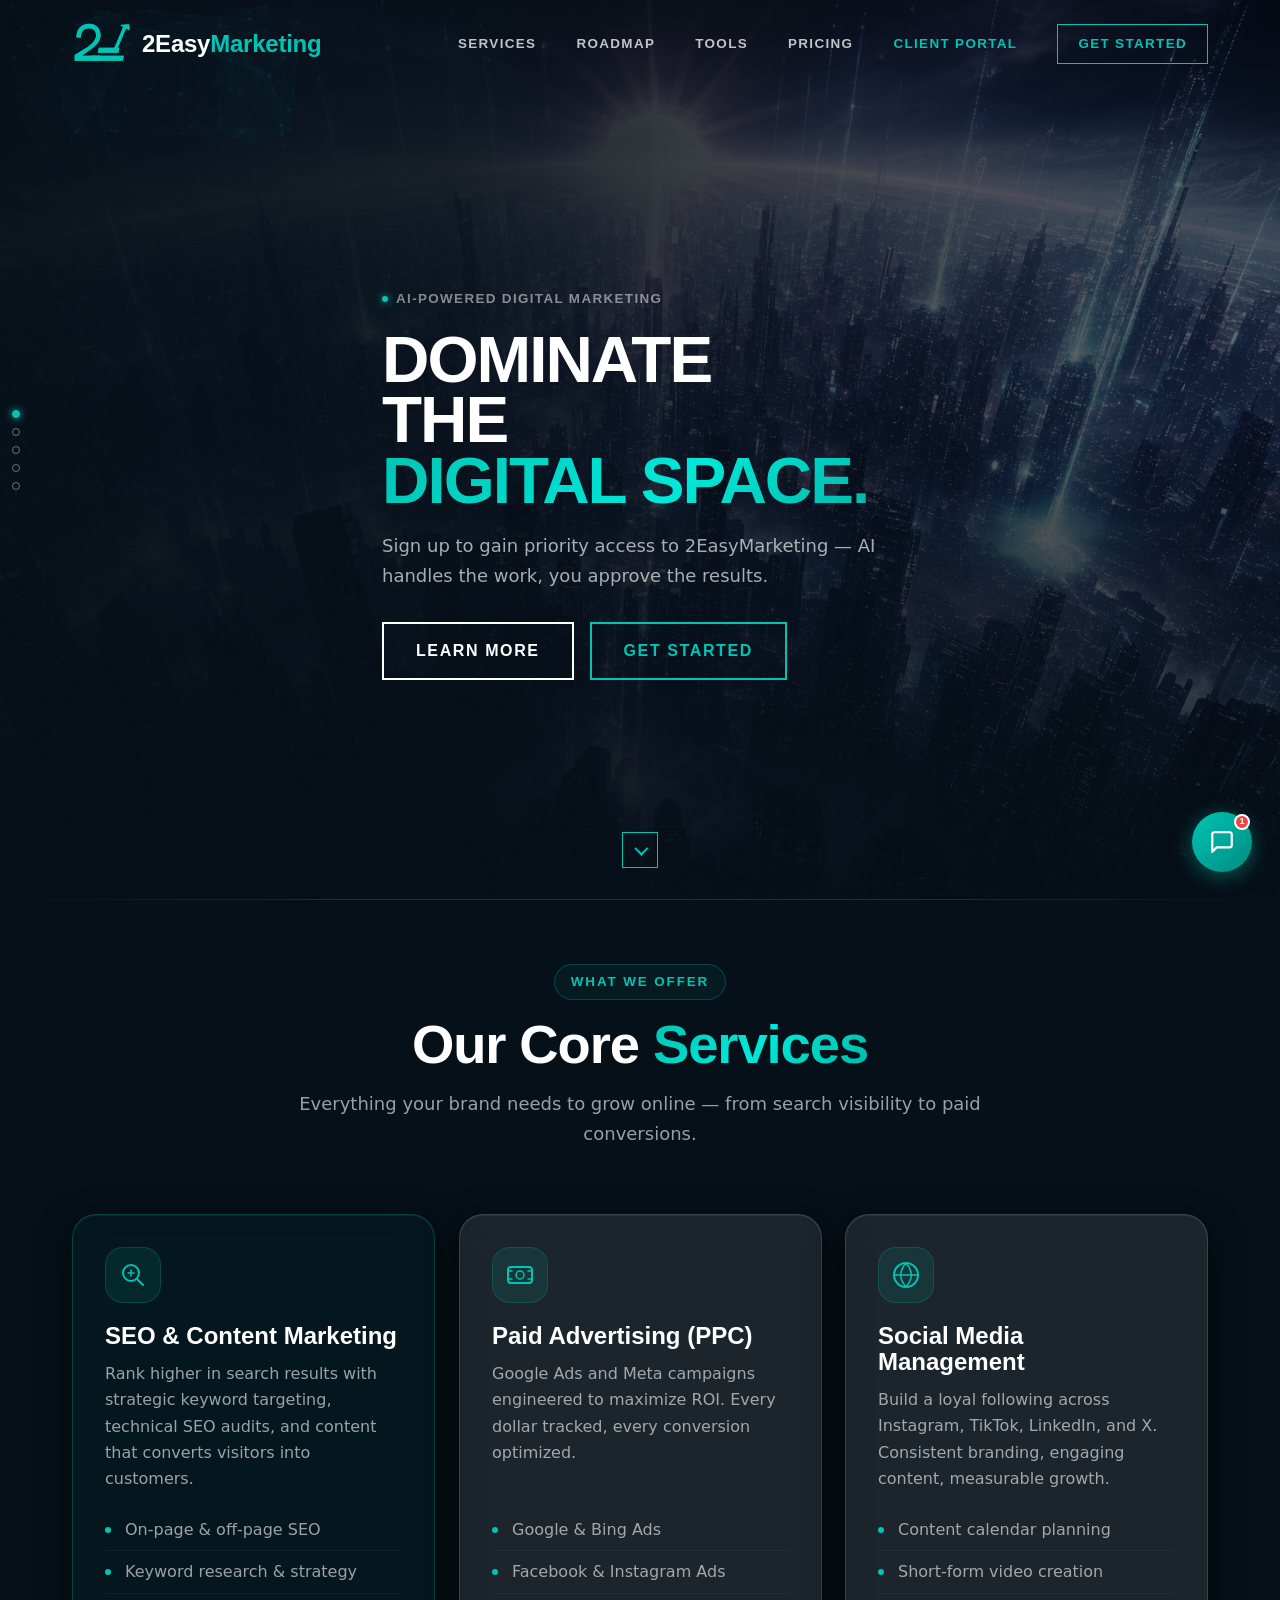
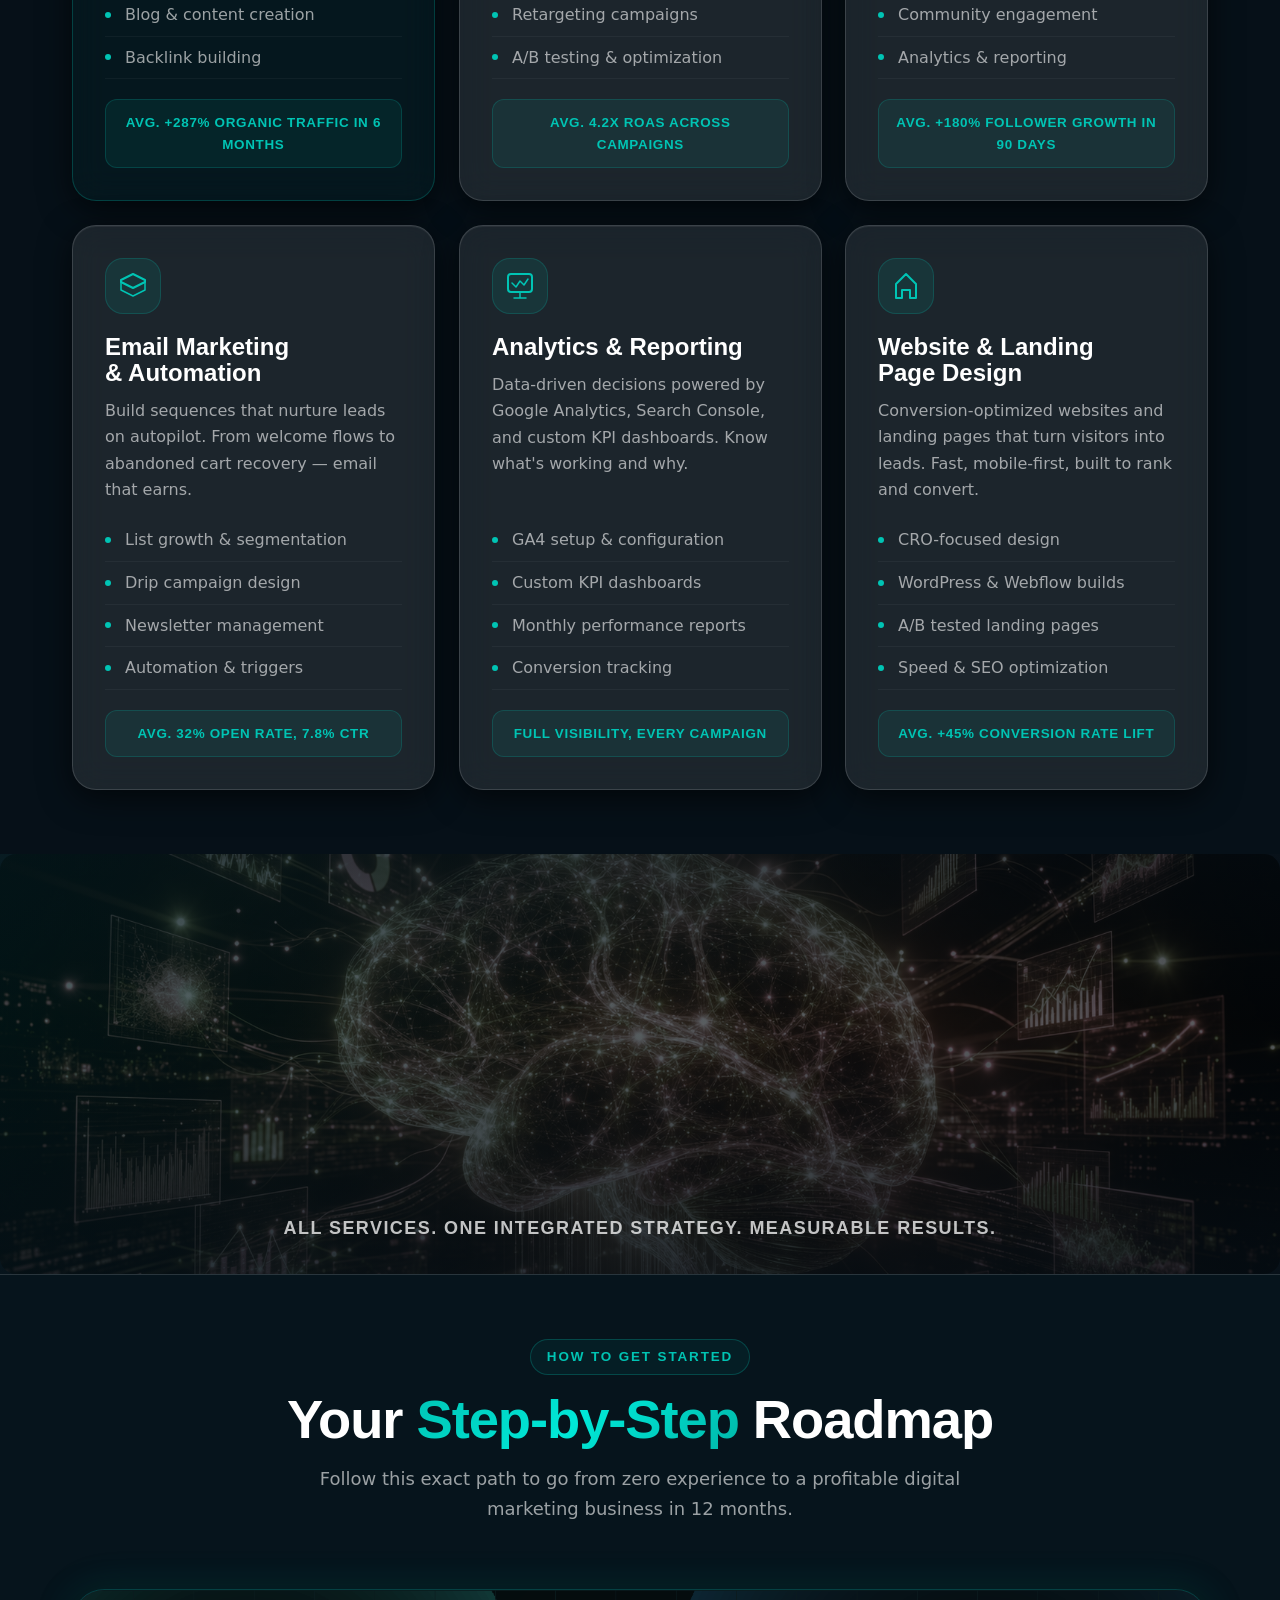
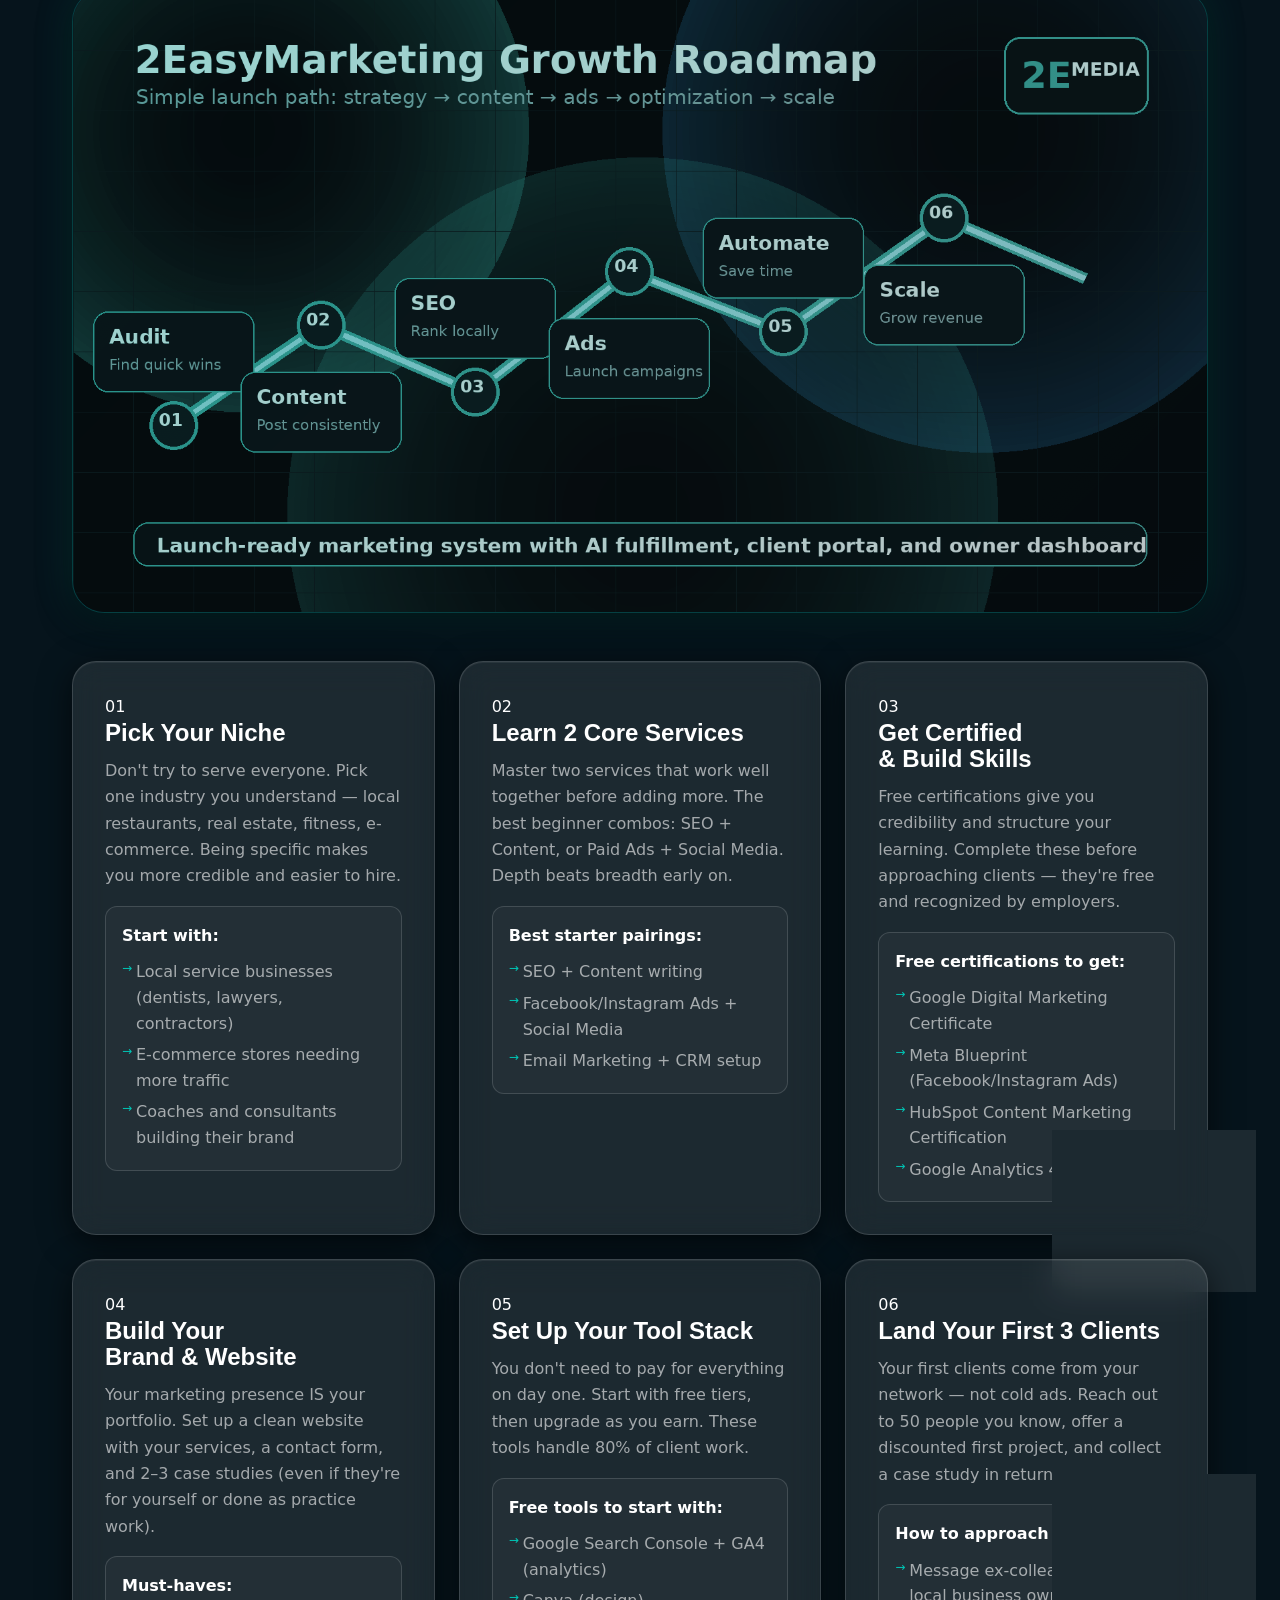
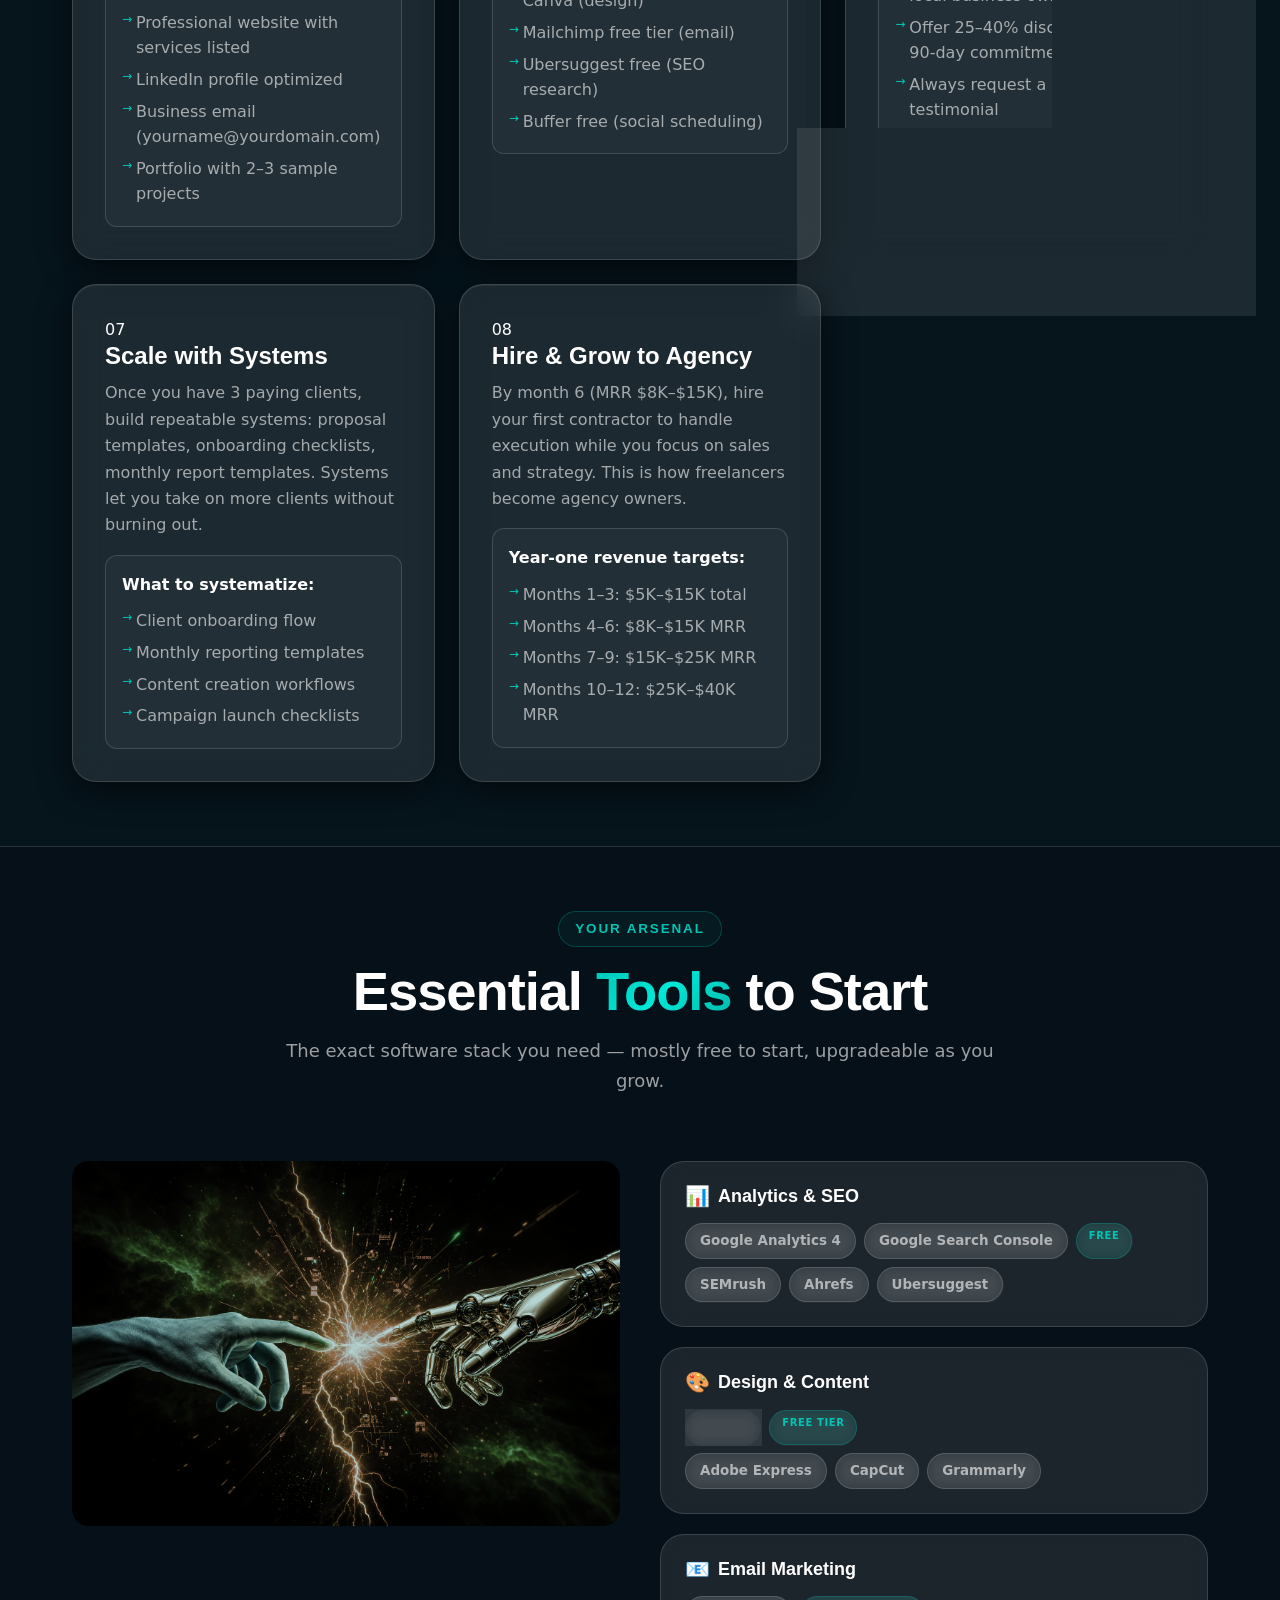
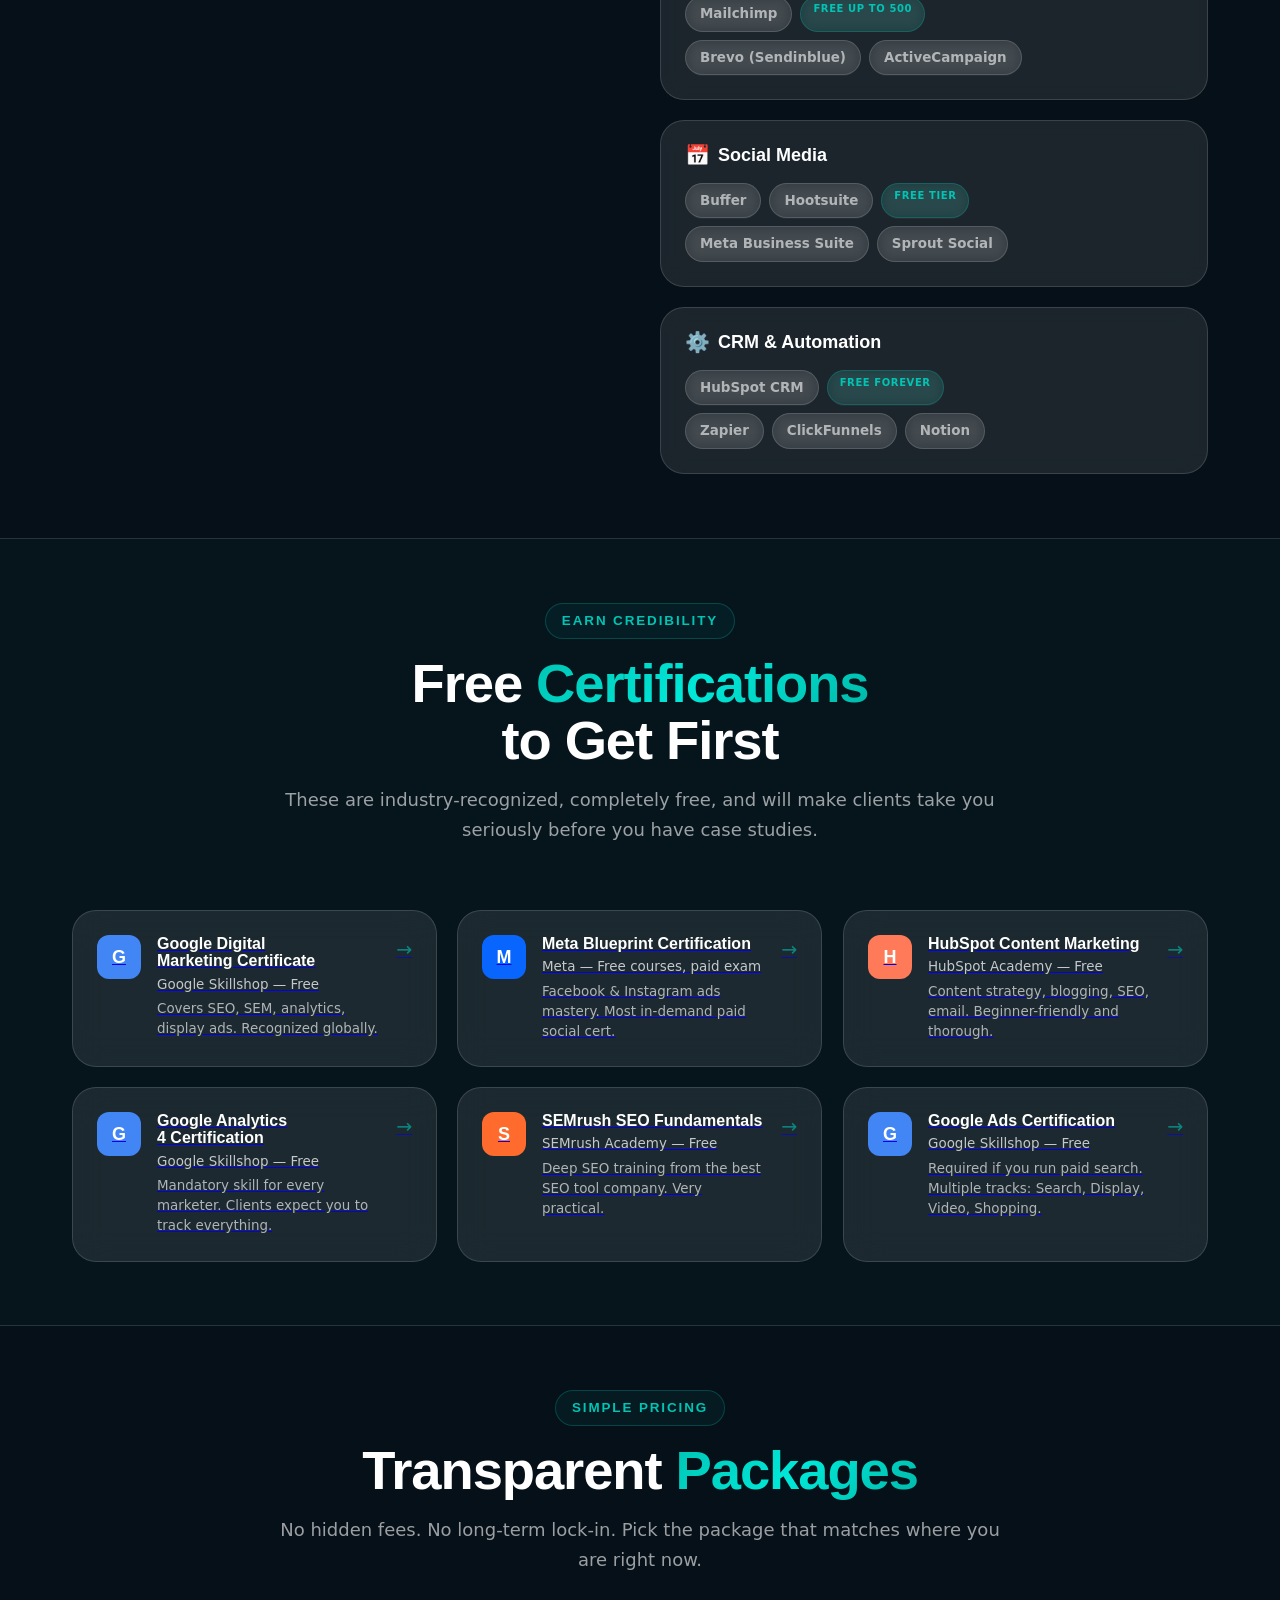
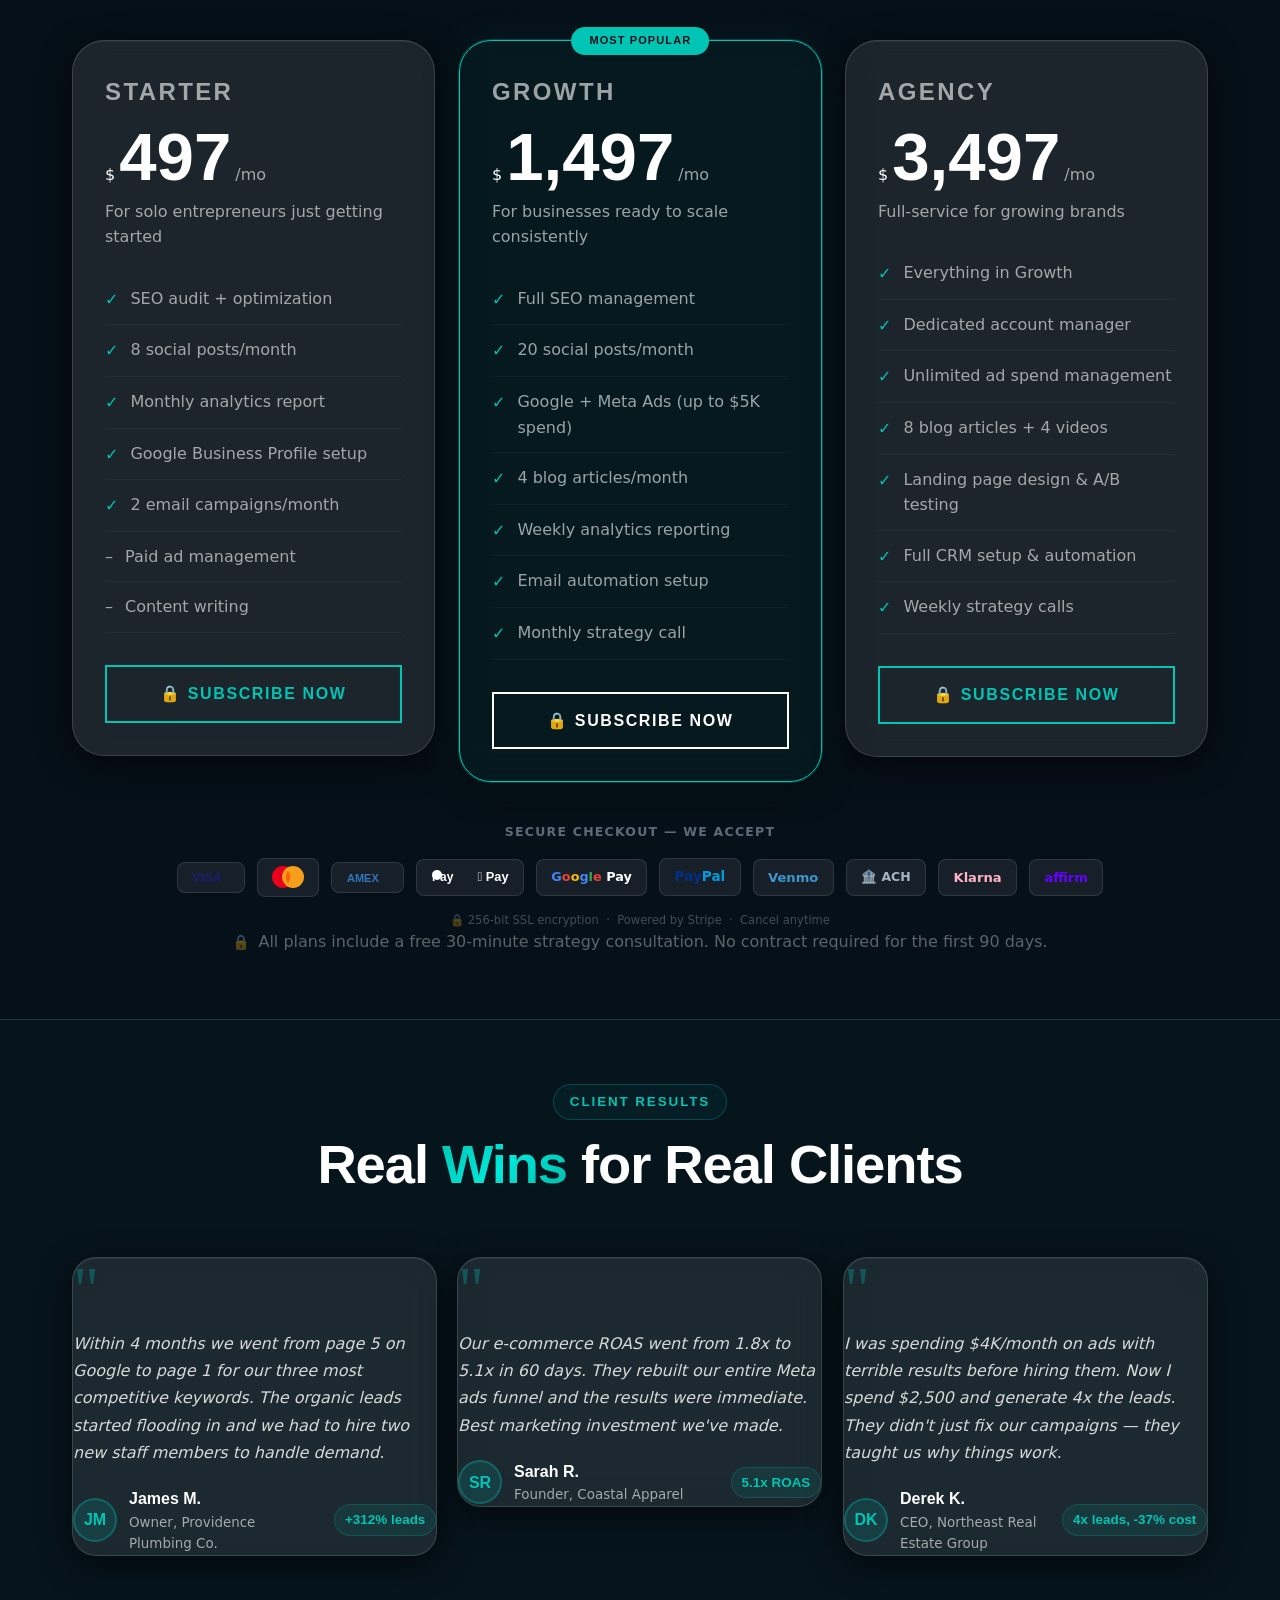
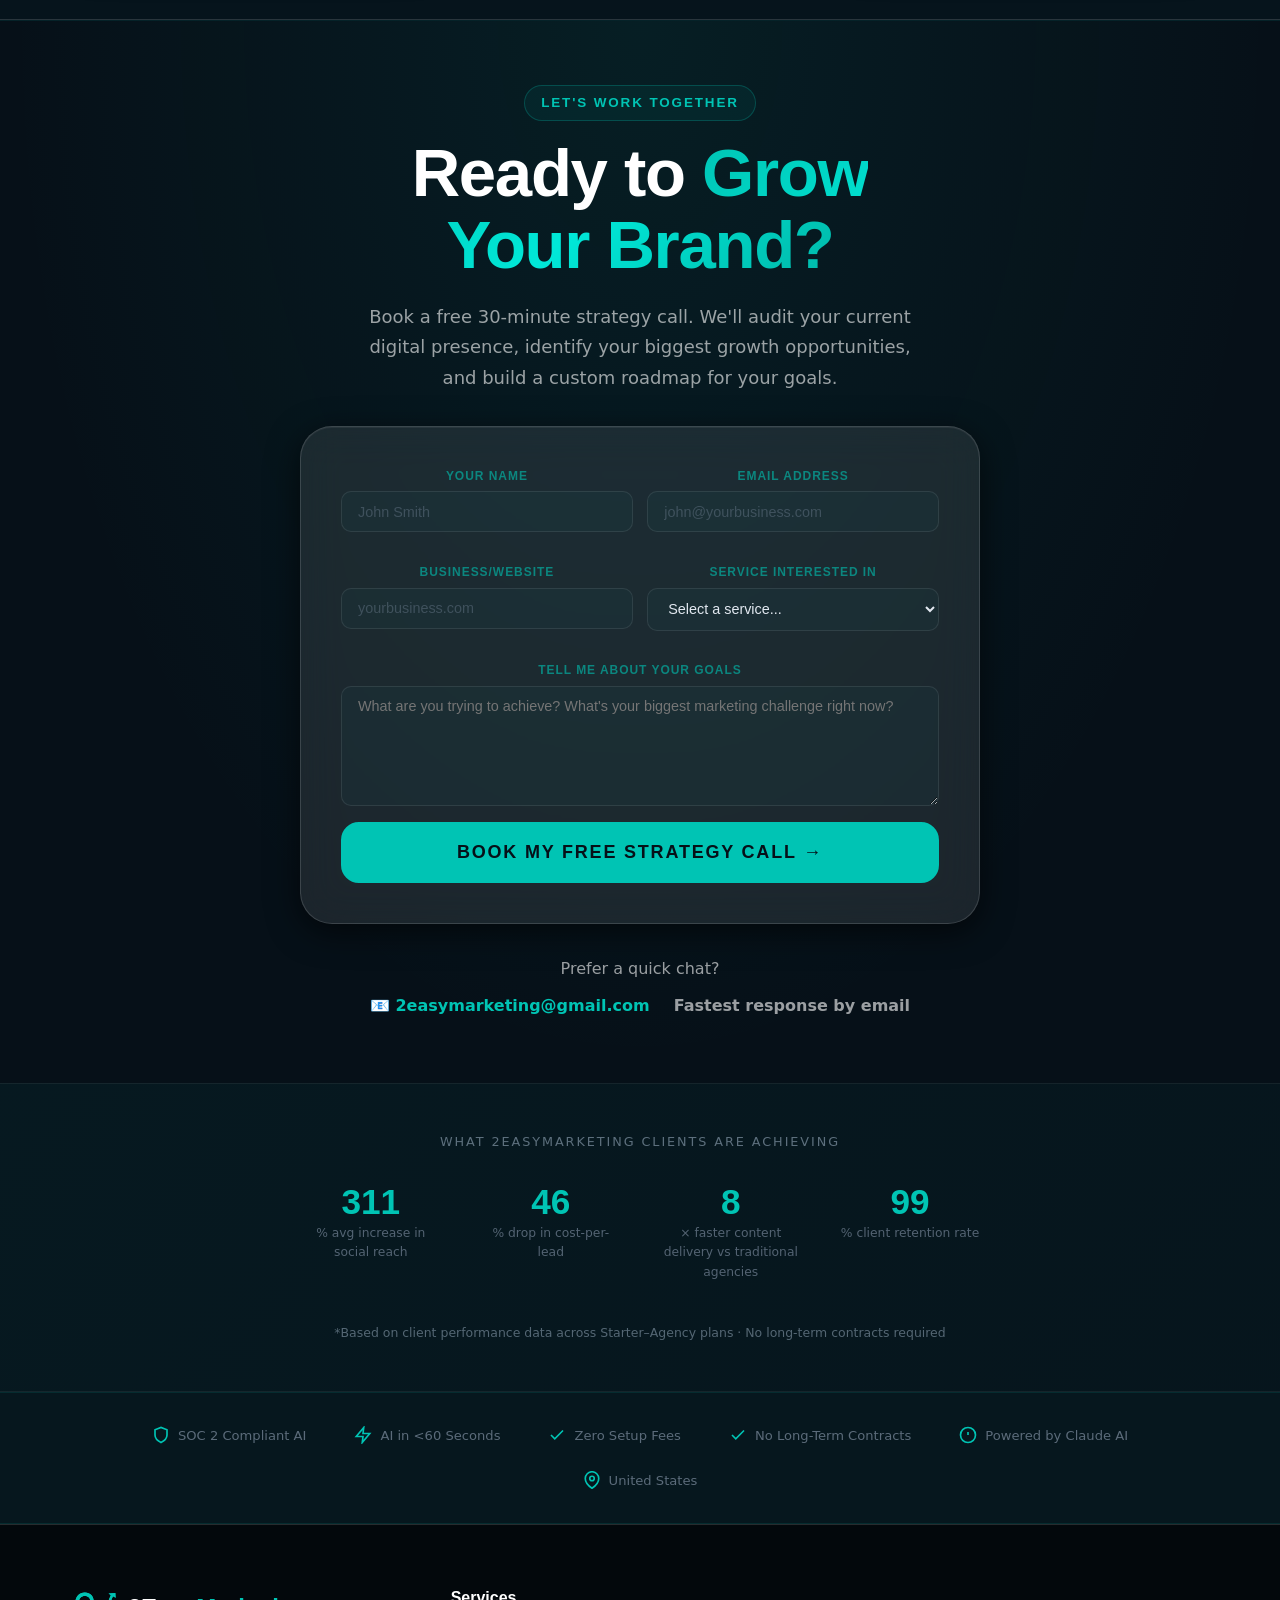
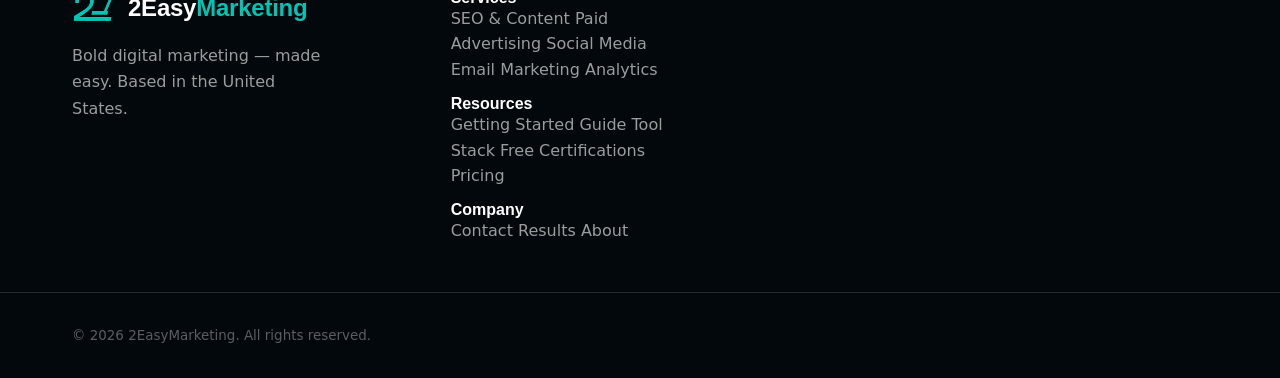
==== commit 059c3f19: "Fix portal asset caching for login reliability" ====
--- a/index.html
+++ b/index.html
@@ -27,7 +27,7 @@
     <link rel="preload" href="hero-bg.png" as="image" fetchpriority="high" />
   <link href="https://api.fontshare.com/v2/css?f[]=clash-display@400,500,600,700&f[]=satoshi@300,400,500,700&display=swap" rel="stylesheet" />
 
-  <link rel="stylesheet" href="style.css" />
+  <link rel="stylesheet" href="style.css?v=20260619-portal-login" />
   <style>
     /* Ensure custom fonts use swap to prevent FOIT */
     @font-face { font-display: swap; }
@@ -45,7 +45,7 @@
       border-radius: 8px;
     }
   </style>
-  <link rel="stylesheet" href="premium.css" />
+  <link rel="stylesheet" href="premium.css?v=20260619-portal-login" />
 </head>
 <body>
 
@@ -1707,12 +1707,12 @@
       <div id="modal-body"></div>
     </div>
   </div>
-  <script src="config.js" defer></script>
-  <script src="script.js" defer></script>
-  <script src="chat.js" defer></script>
-  <script src="premium-effects.js" defer></script>
-  <link rel="stylesheet" href="portal.css" />
-  <script src="portal.js" defer></script>
+  <script src="config.js?v=20260619-portal-login" defer></script>
+  <script src="script.js?v=20260619-portal-login" defer></script>
+  <script src="chat.js?v=20260619-portal-login" defer></script>
+  <script src="premium-effects.js?v=20260619-portal-login" defer></script>
+  <link rel="stylesheet" href="portal.css?v=20260619-portal-login" />
+  <script src="portal.js?v=20260619-portal-login" defer></script>
   <!-- JSON-LD: Local Business + Service Schema (SEO) -->
   <script type="application/ld+json">
   {
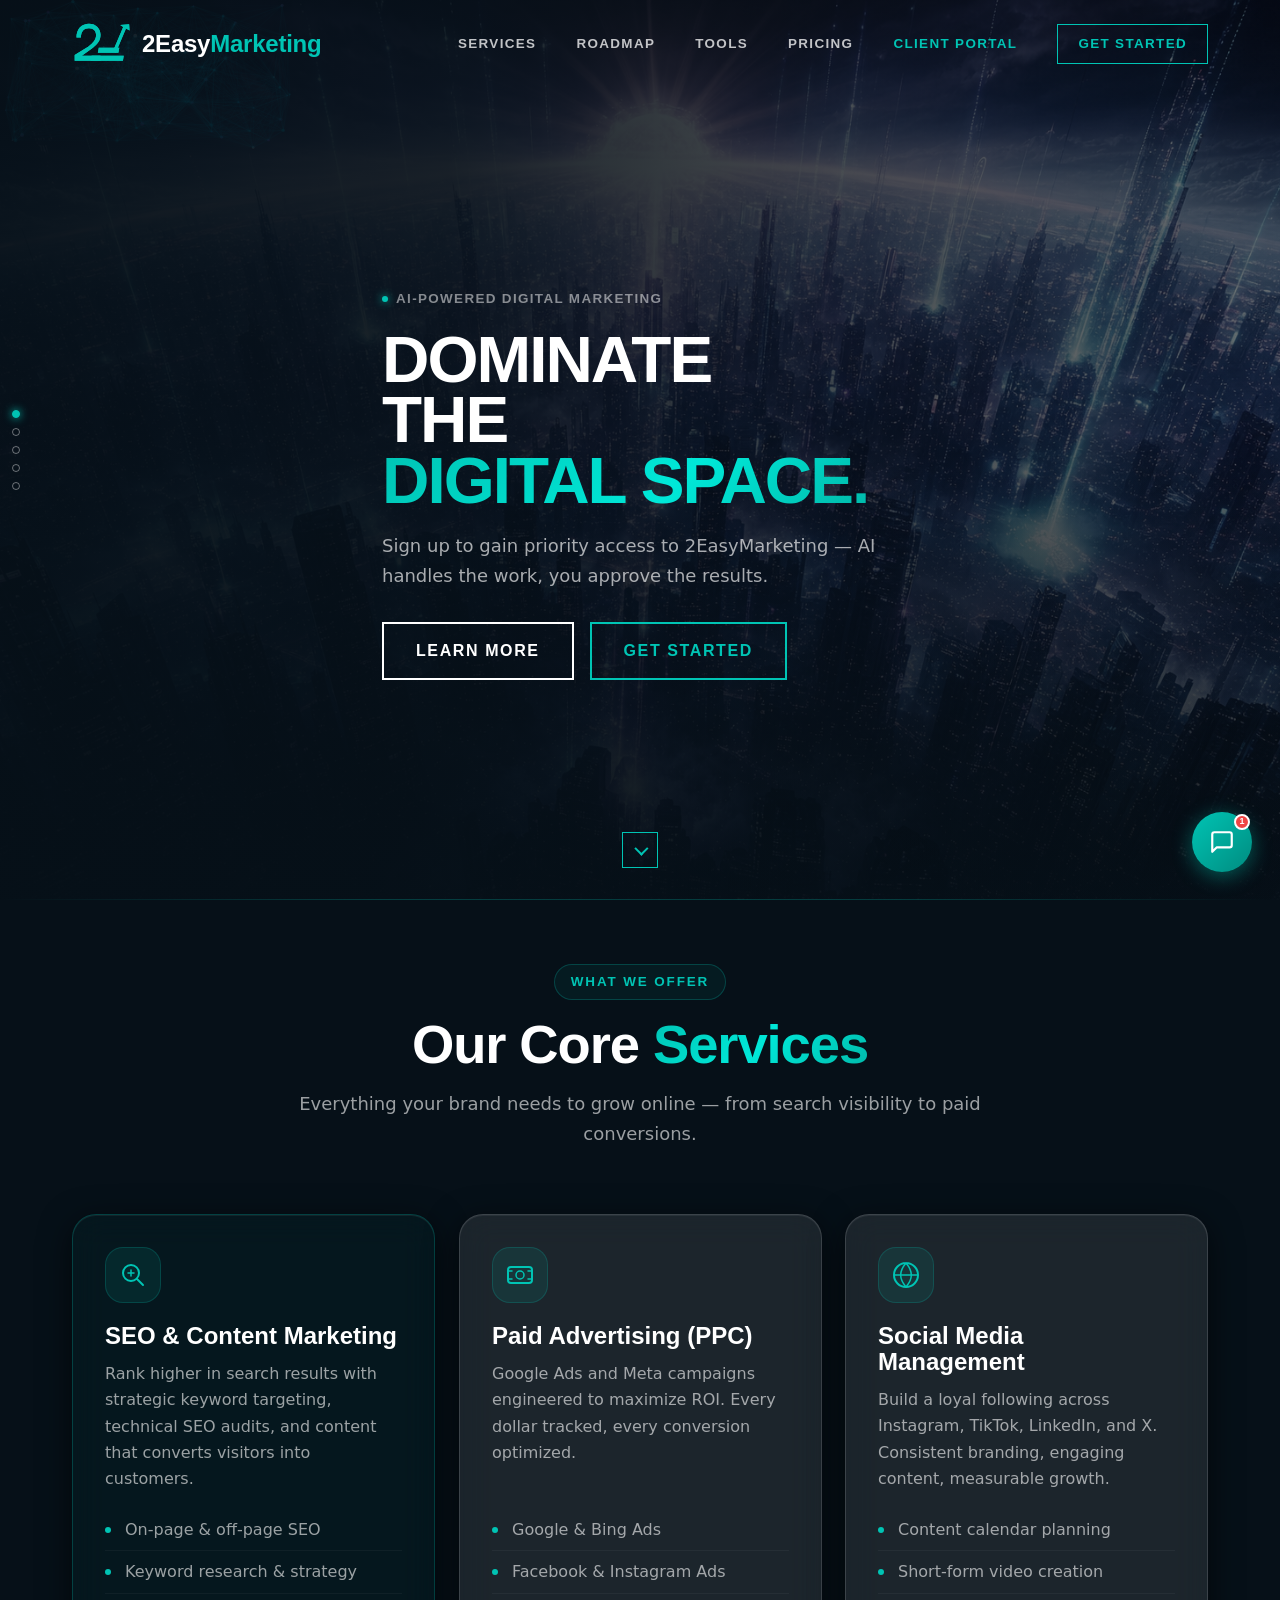
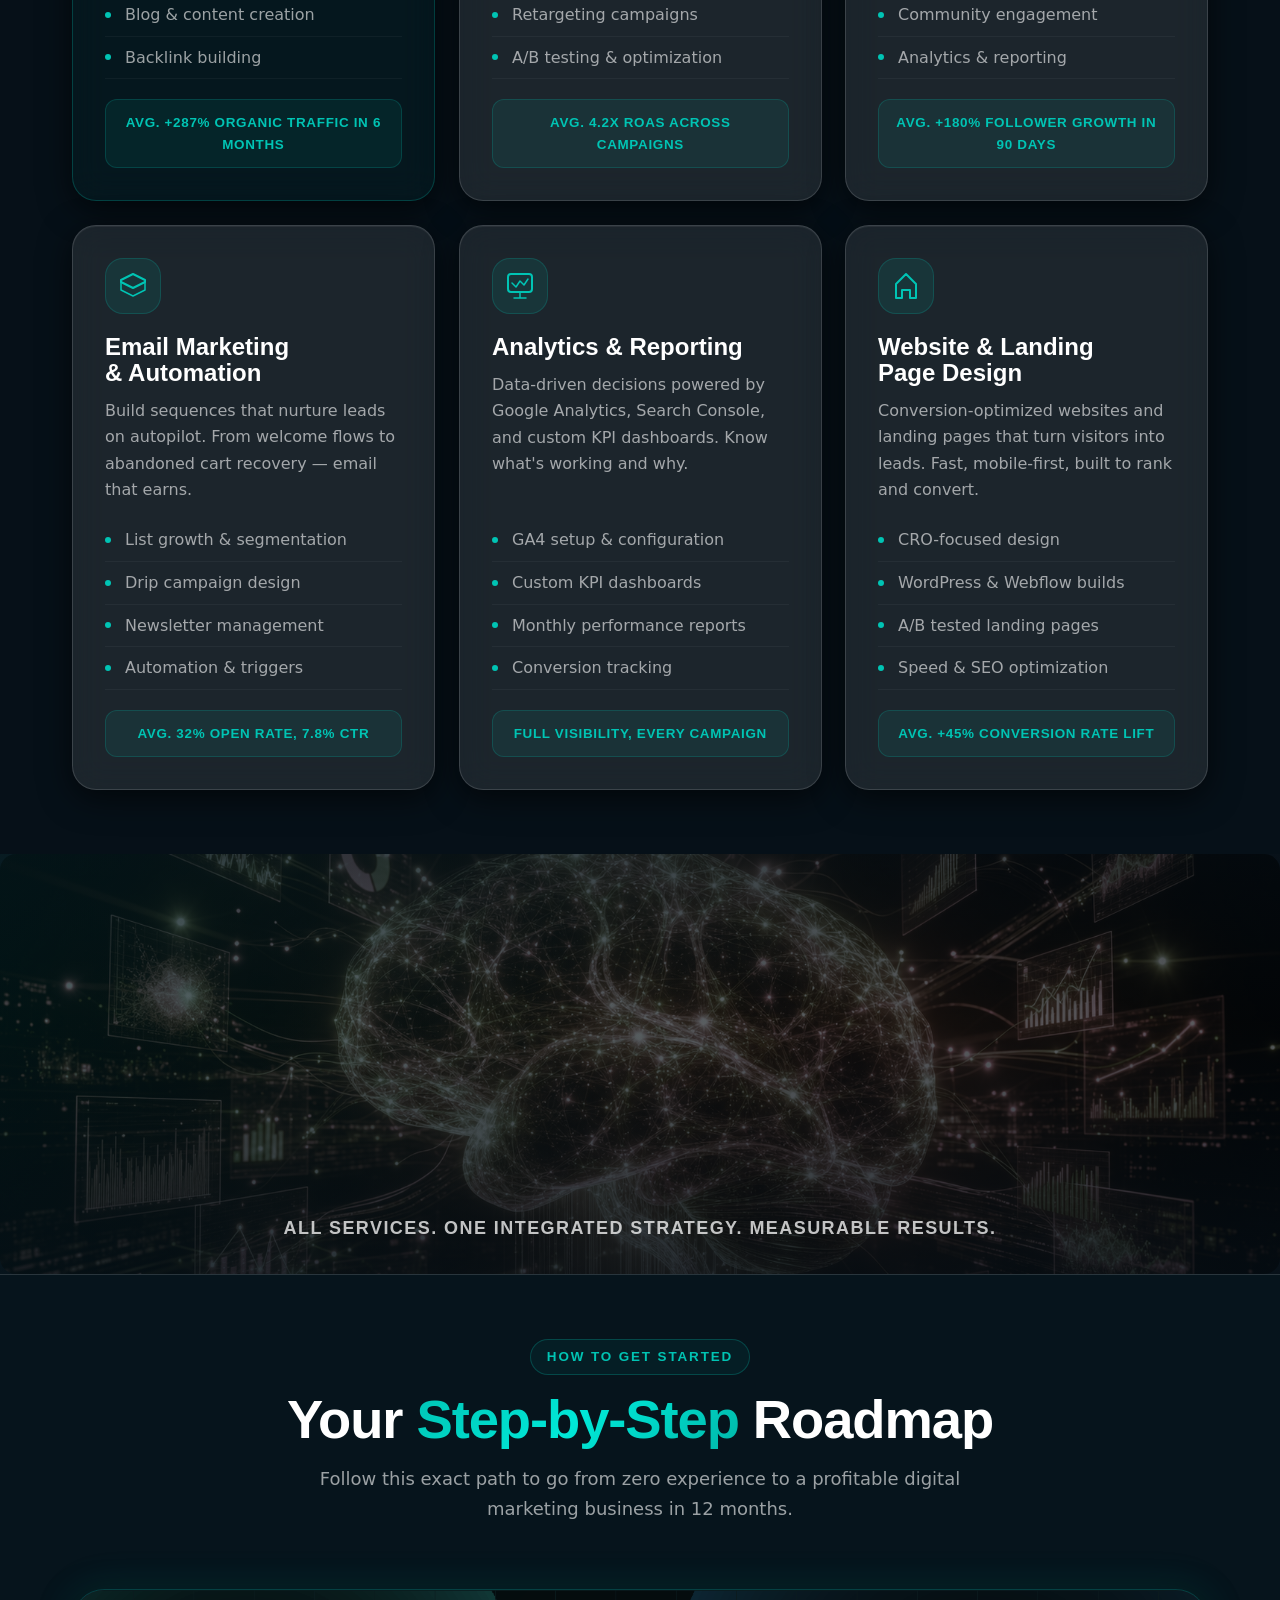
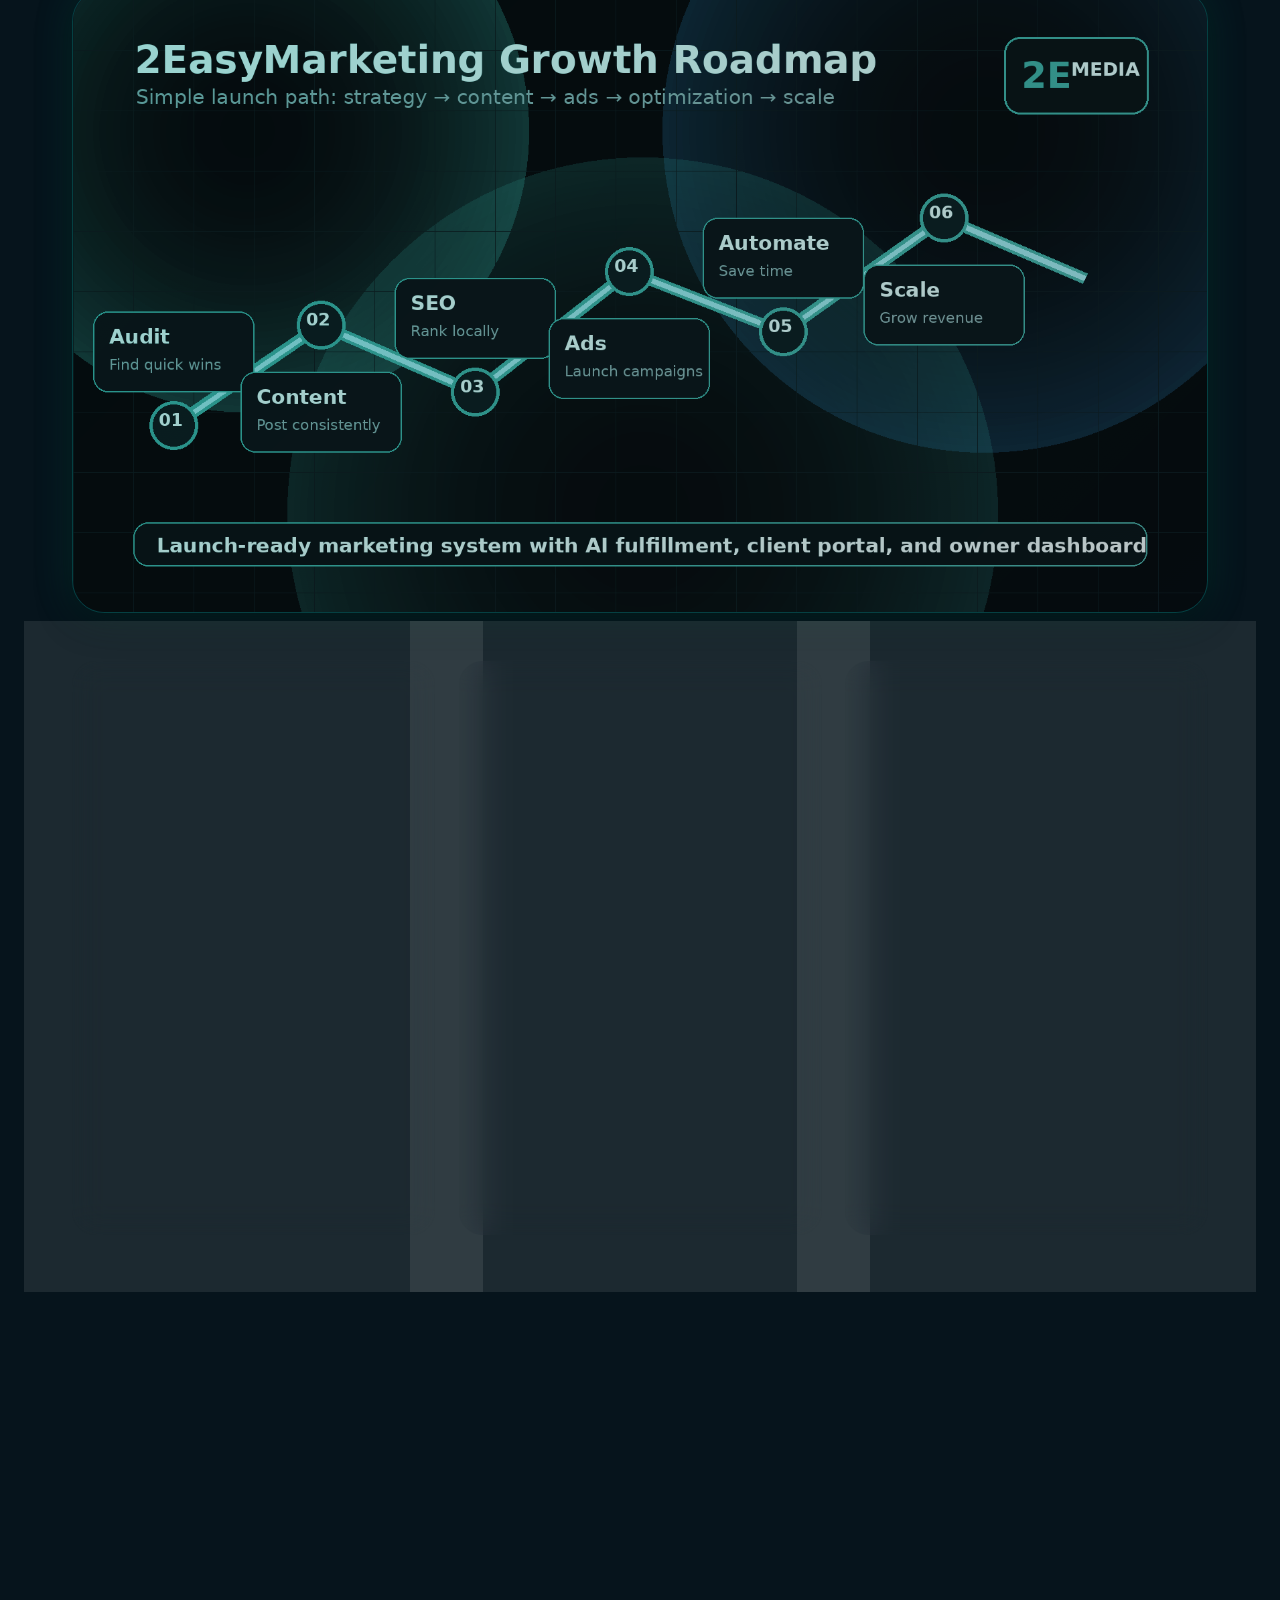
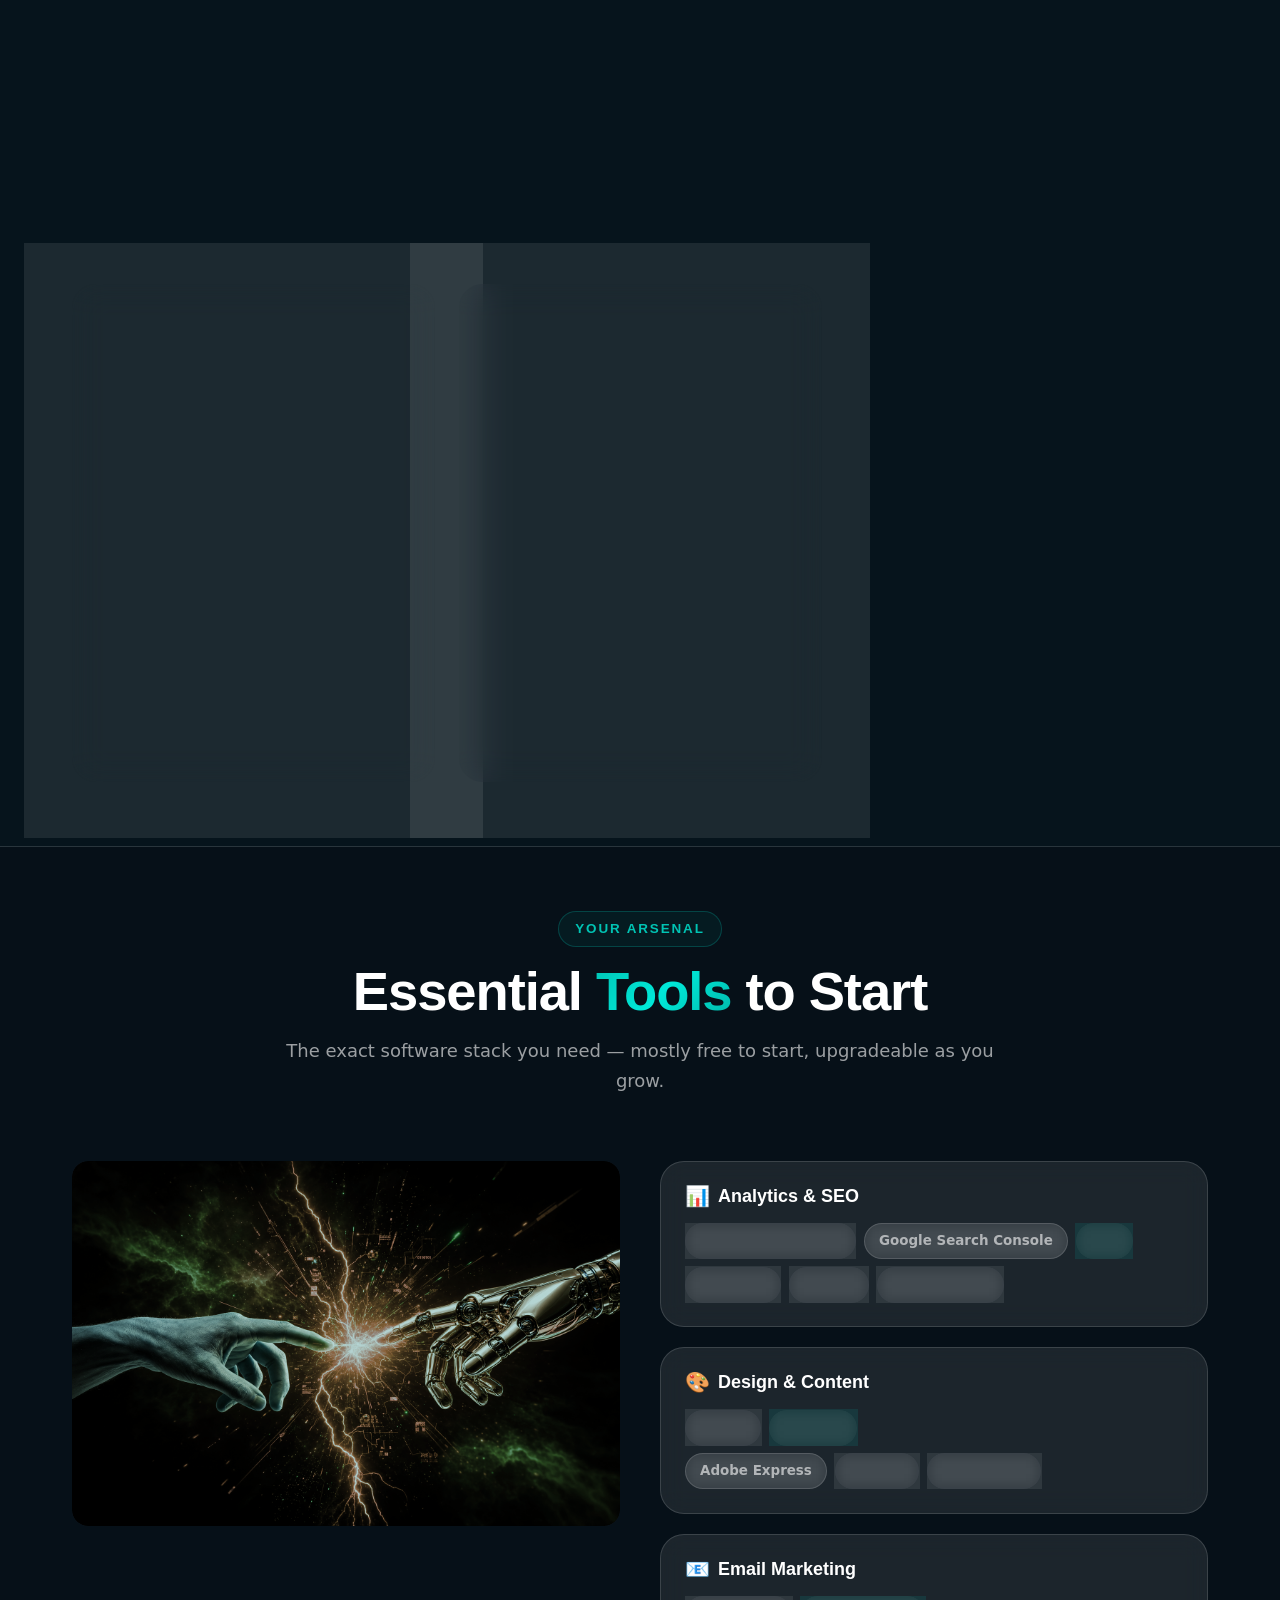
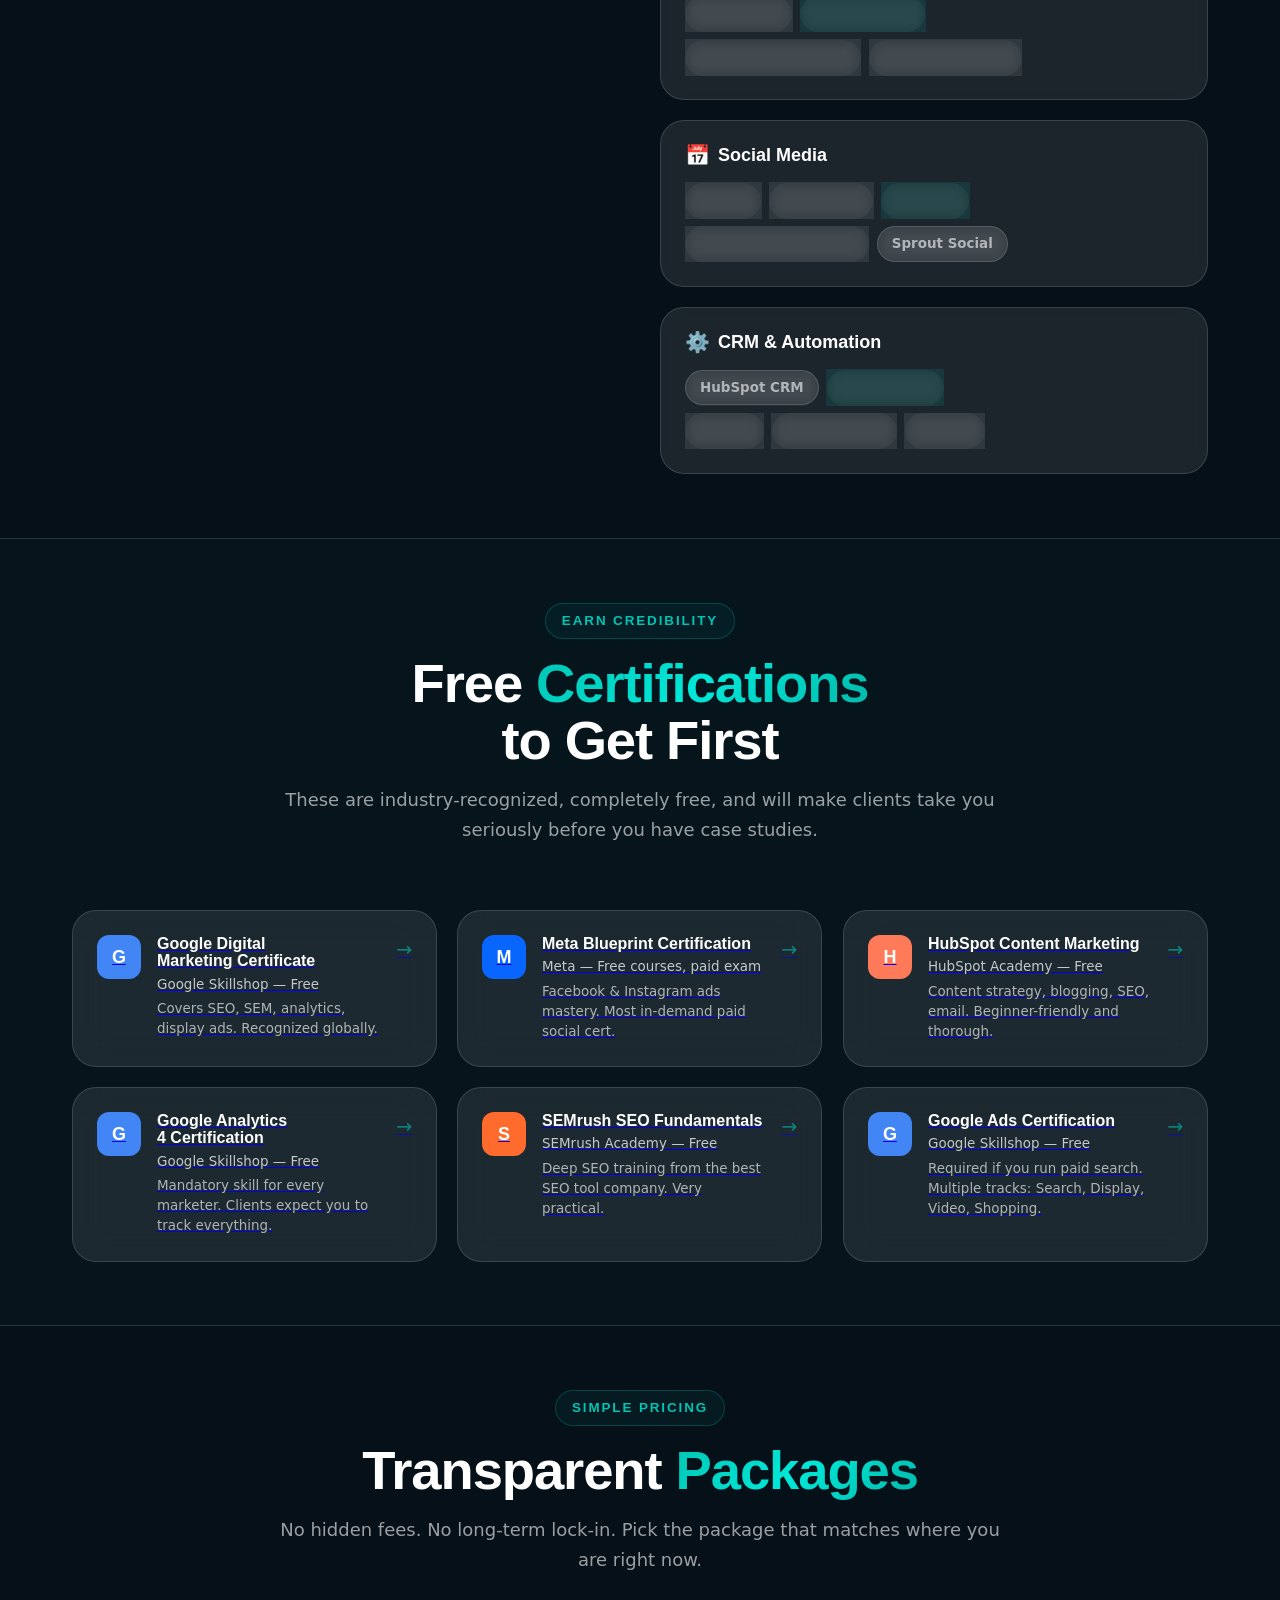
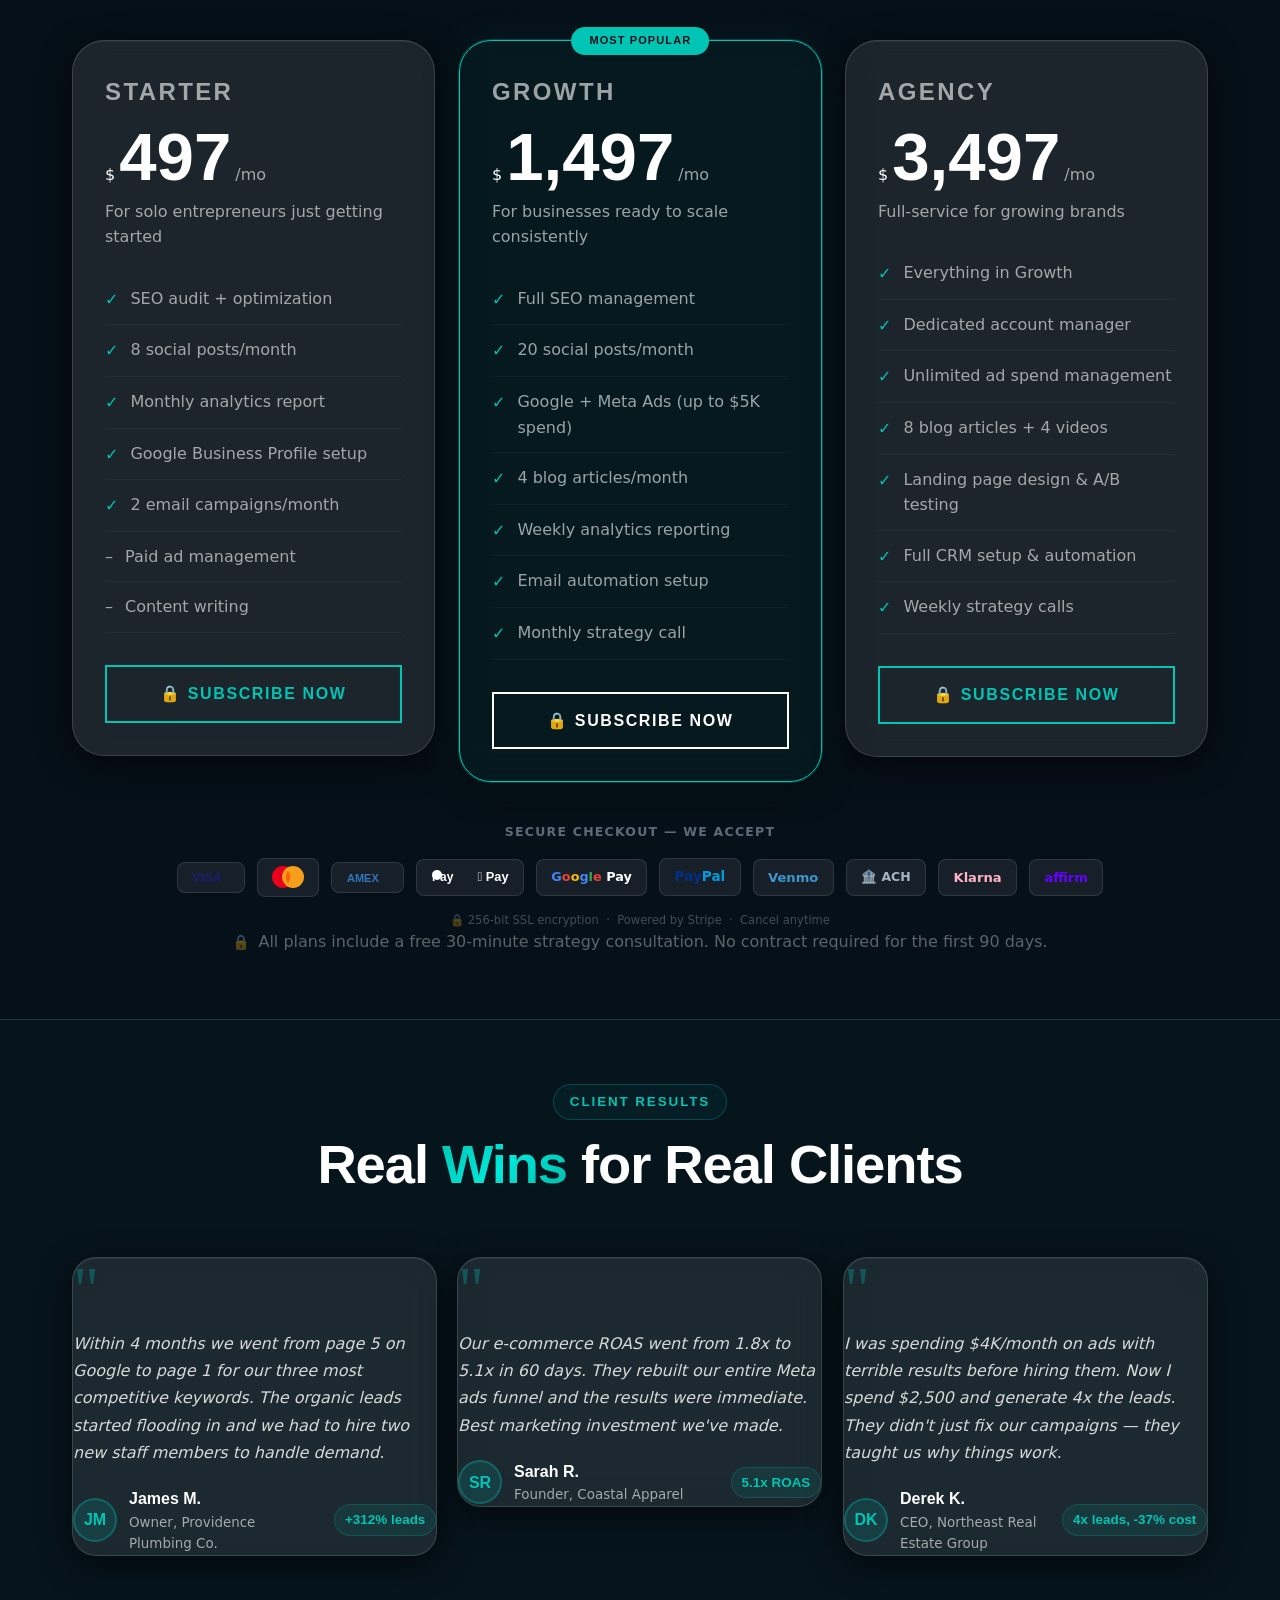
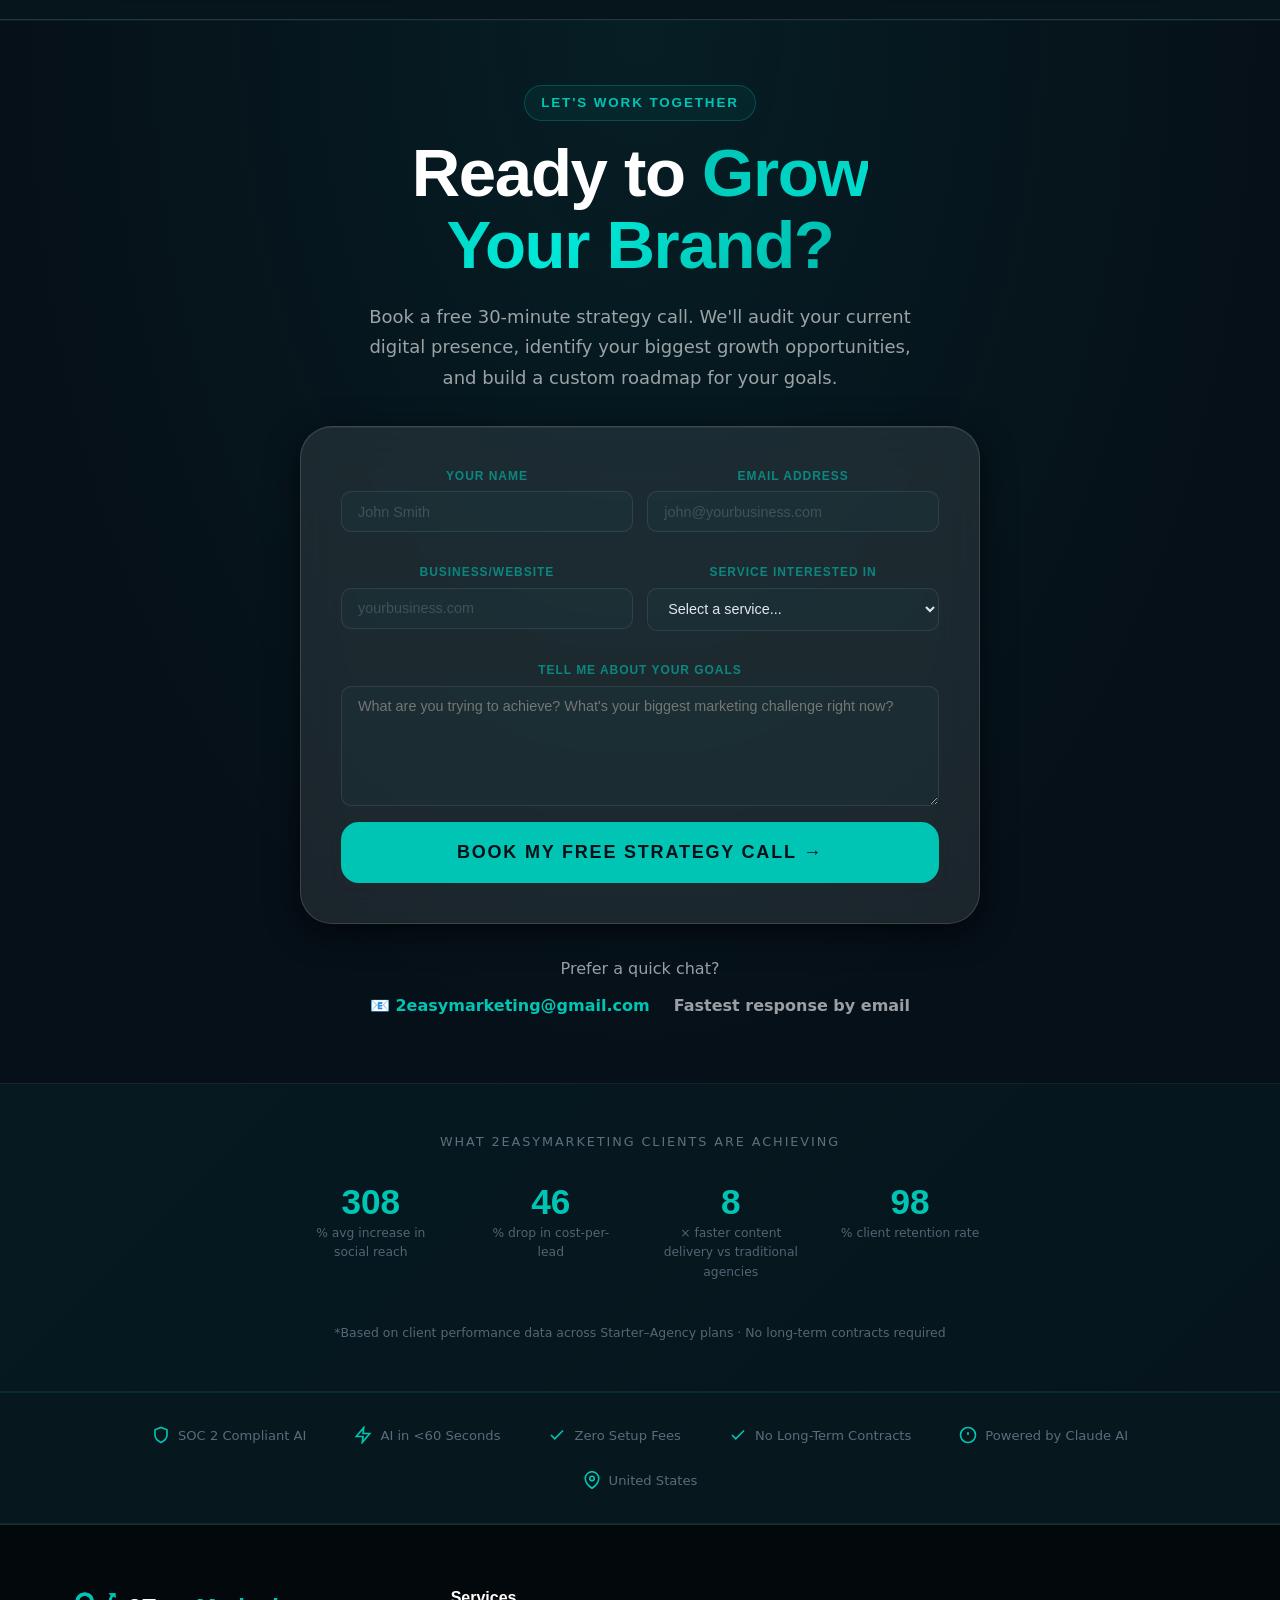
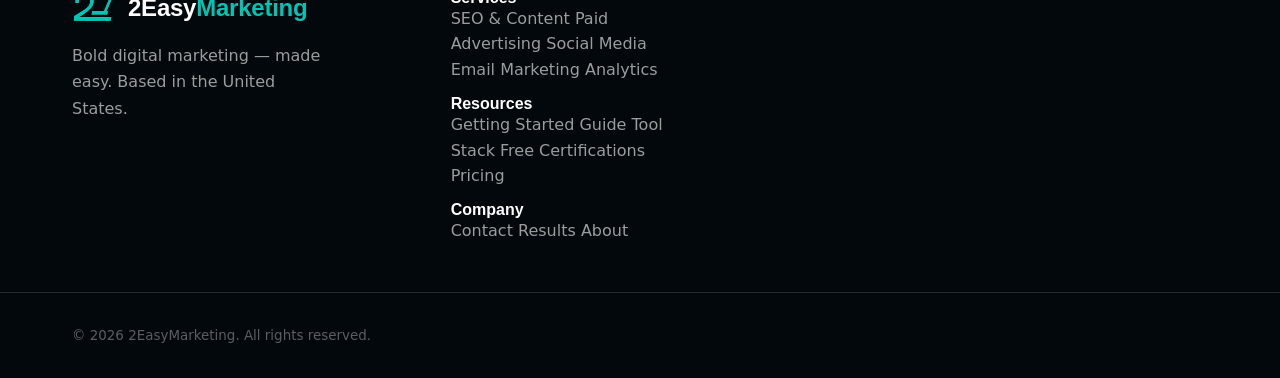
==== commit 7d046345: "Fix client portal script loading" ====
--- a/index.html
+++ b/index.html
@@ -27,7 +27,7 @@
     <link rel="preload" href="hero-bg.png" as="image" fetchpriority="high" />
   <link href="https://api.fontshare.com/v2/css?f[]=clash-display@400,500,600,700&f[]=satoshi@300,400,500,700&display=swap" rel="stylesheet" />
 
-  <link rel="stylesheet" href="style.css?v=20260619-portal-login" />
+  <link rel="stylesheet" href="style.css?v=20260619-portal-jsfix" />
   <style>
     /* Ensure custom fonts use swap to prevent FOIT */
     @font-face { font-display: swap; }
@@ -45,7 +45,7 @@
       border-radius: 8px;
     }
   </style>
-  <link rel="stylesheet" href="premium.css?v=20260619-portal-login" />
+  <link rel="stylesheet" href="premium.css?v=20260619-portal-jsfix" />
 </head>
 <body>
 
@@ -1707,12 +1707,12 @@
       <div id="modal-body"></div>
     </div>
   </div>
-  <script src="config.js?v=20260619-portal-login" defer></script>
-  <script src="script.js?v=20260619-portal-login" defer></script>
-  <script src="chat.js?v=20260619-portal-login" defer></script>
-  <script src="premium-effects.js?v=20260619-portal-login" defer></script>
-  <link rel="stylesheet" href="portal.css?v=20260619-portal-login" />
-  <script src="portal.js?v=20260619-portal-login" defer></script>
+  <script src="config.js?v=20260619-portal-jsfix" defer></script>
+  <script src="script.js?v=20260619-portal-jsfix" defer></script>
+  <script src="chat.js?v=20260619-portal-jsfix" defer></script>
+  <script src="premium-effects.js?v=20260619-portal-jsfix" defer></script>
+  <link rel="stylesheet" href="portal.css?v=20260619-portal-jsfix" />
+  <script src="portal.js?v=20260619-portal-jsfix" defer></script>
   <!-- JSON-LD: Local Business + Service Schema (SEO) -->
   <script type="application/ld+json">
   {
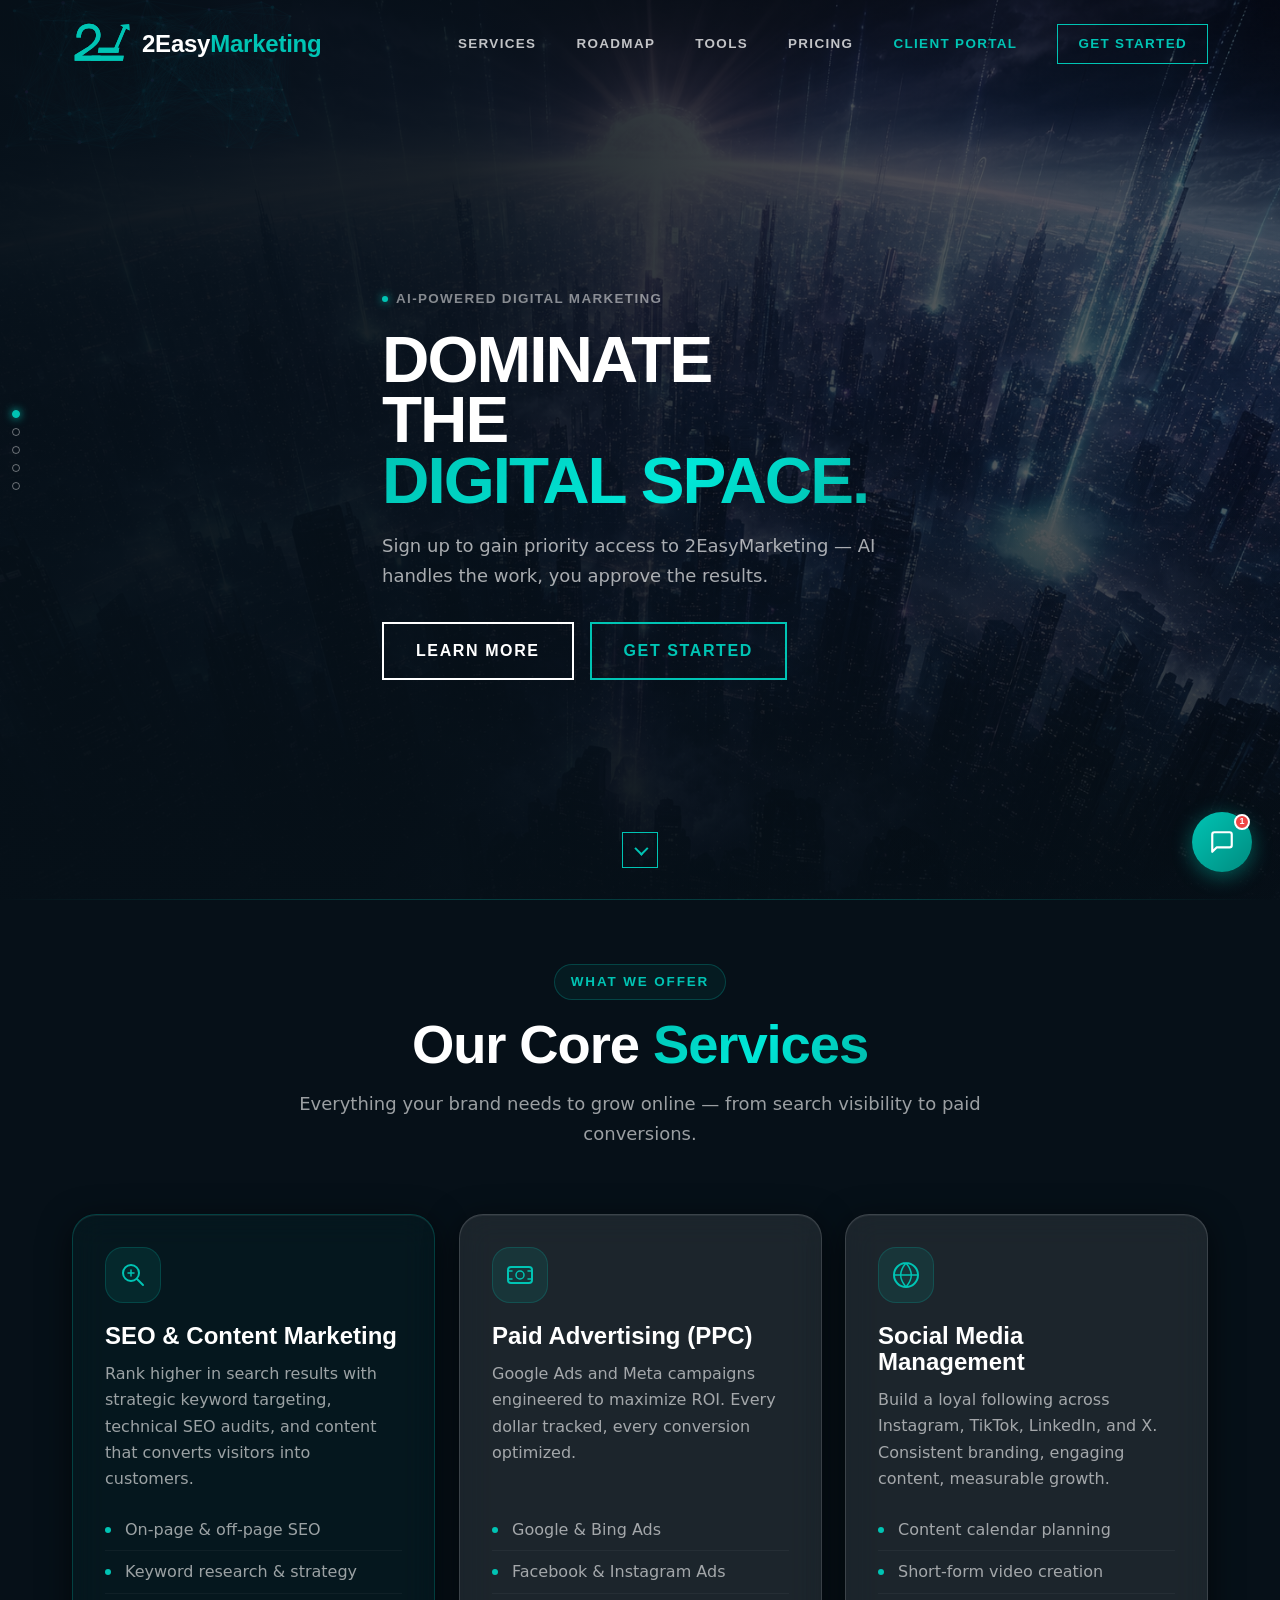
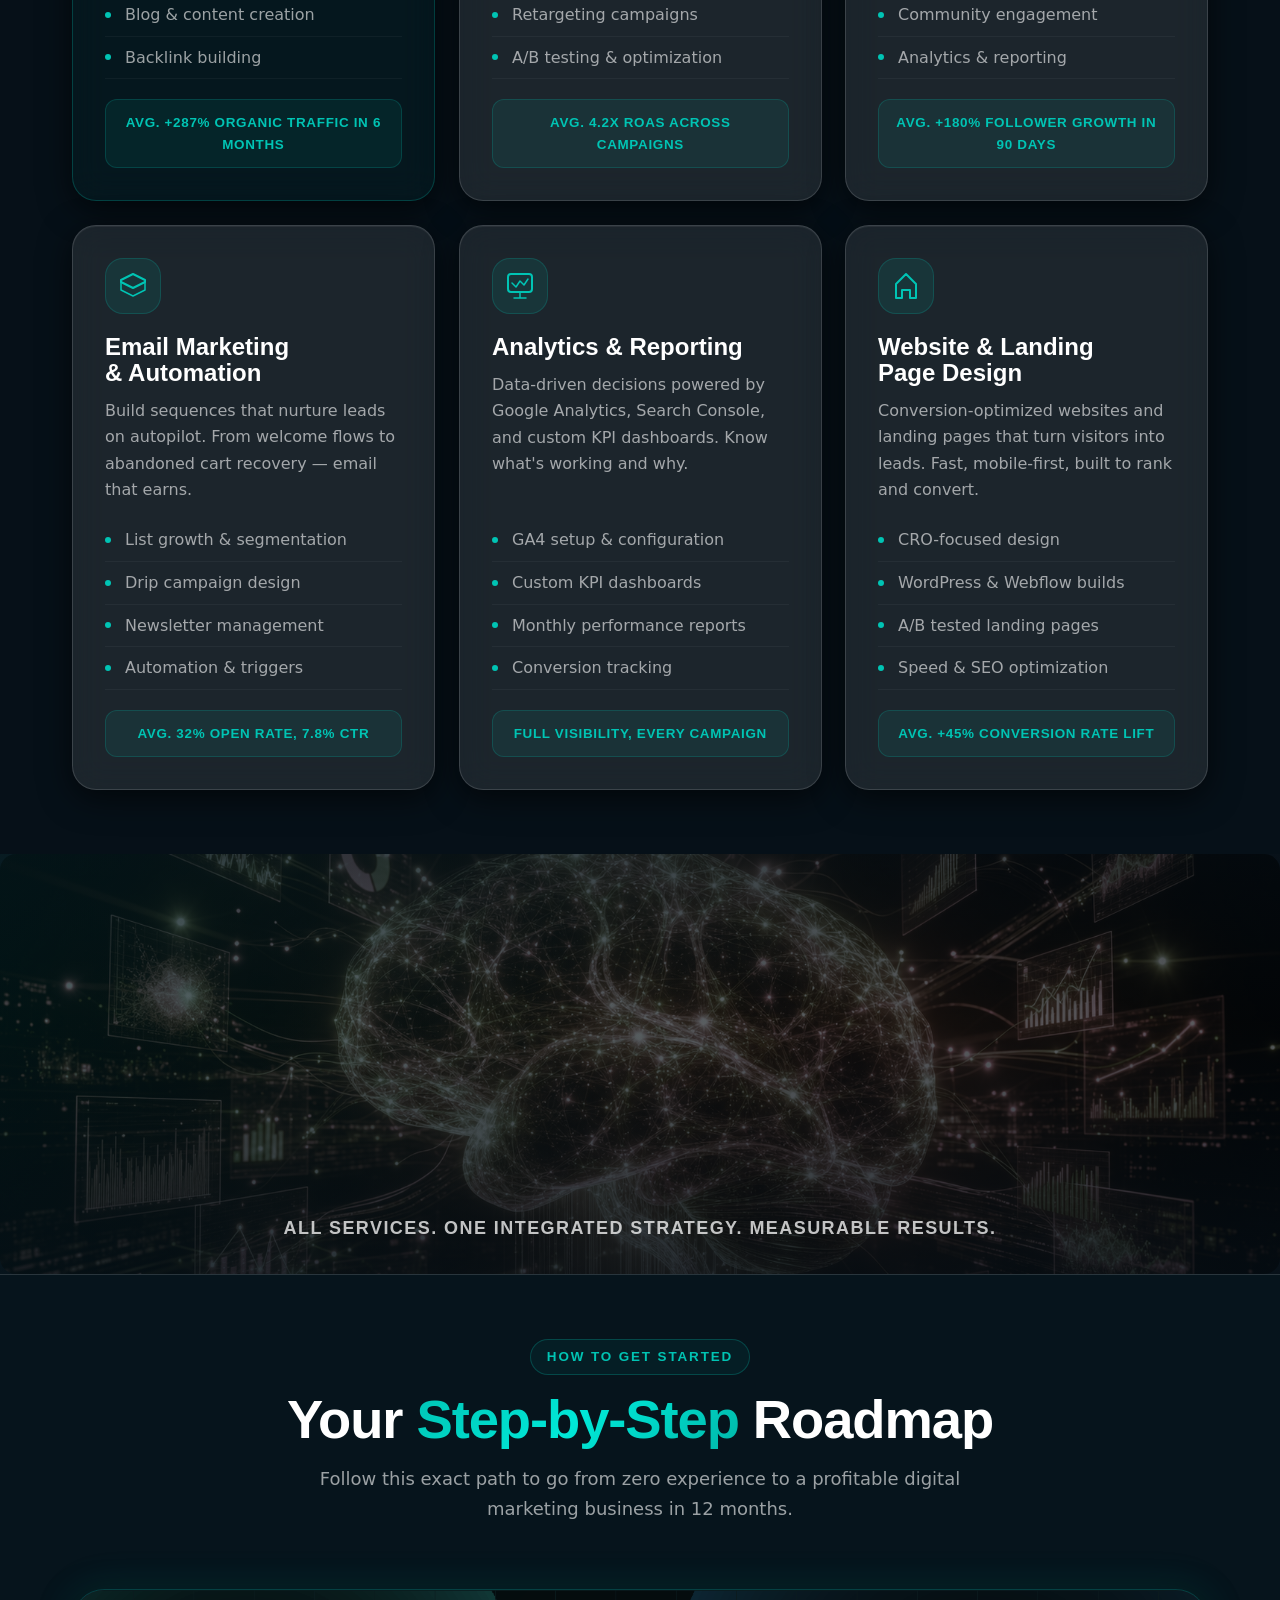
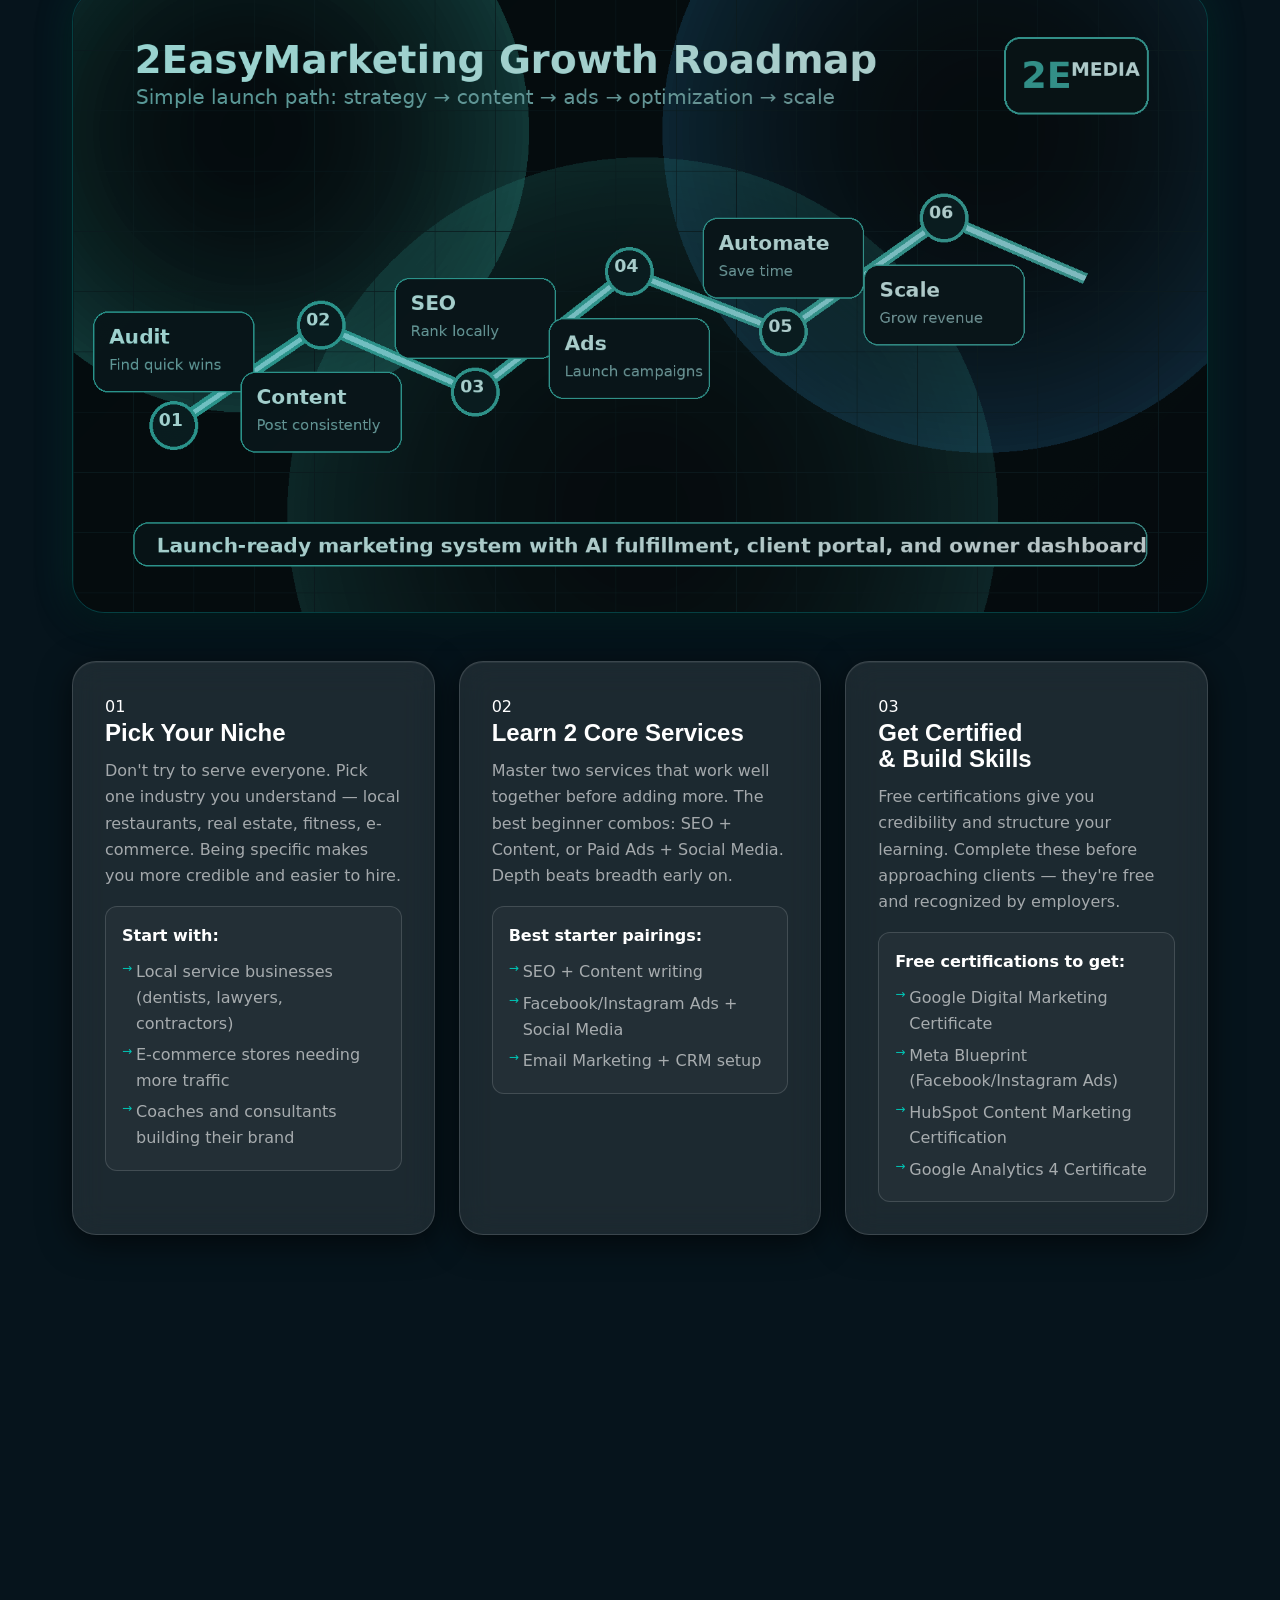
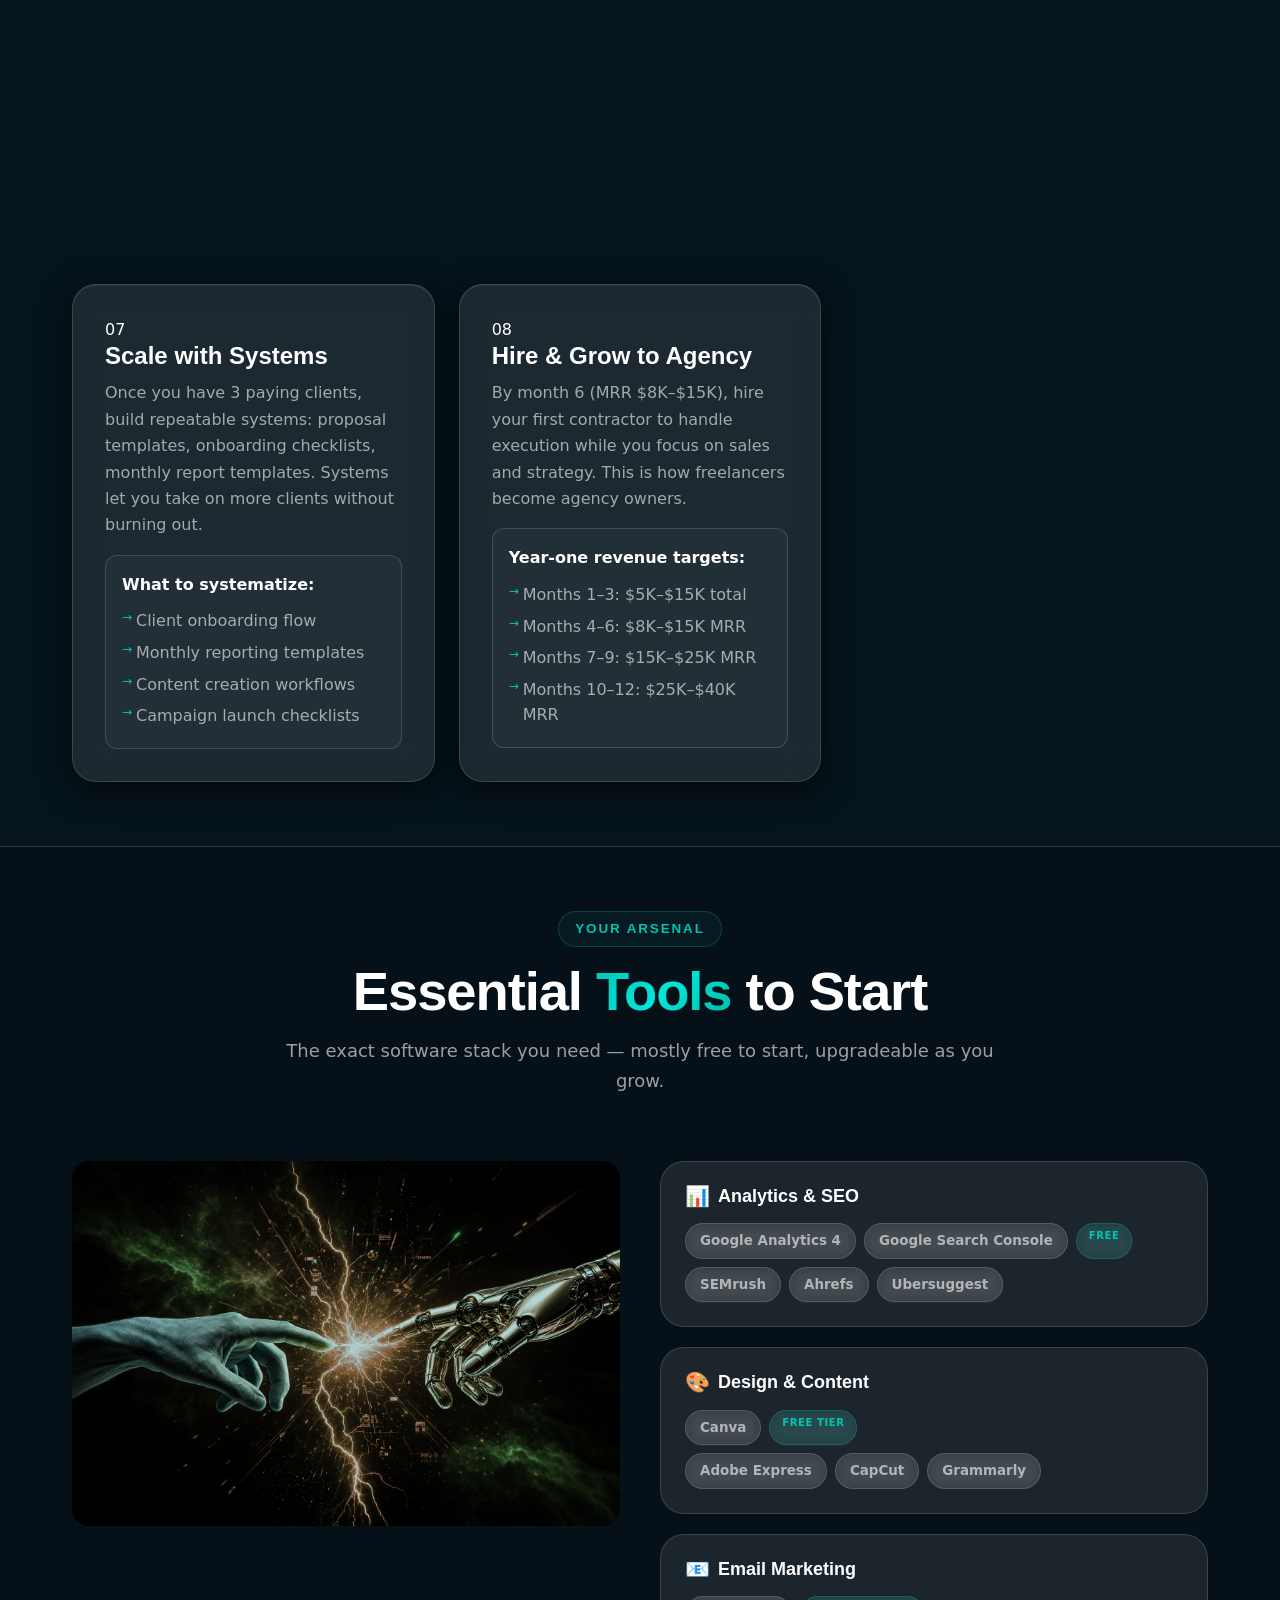
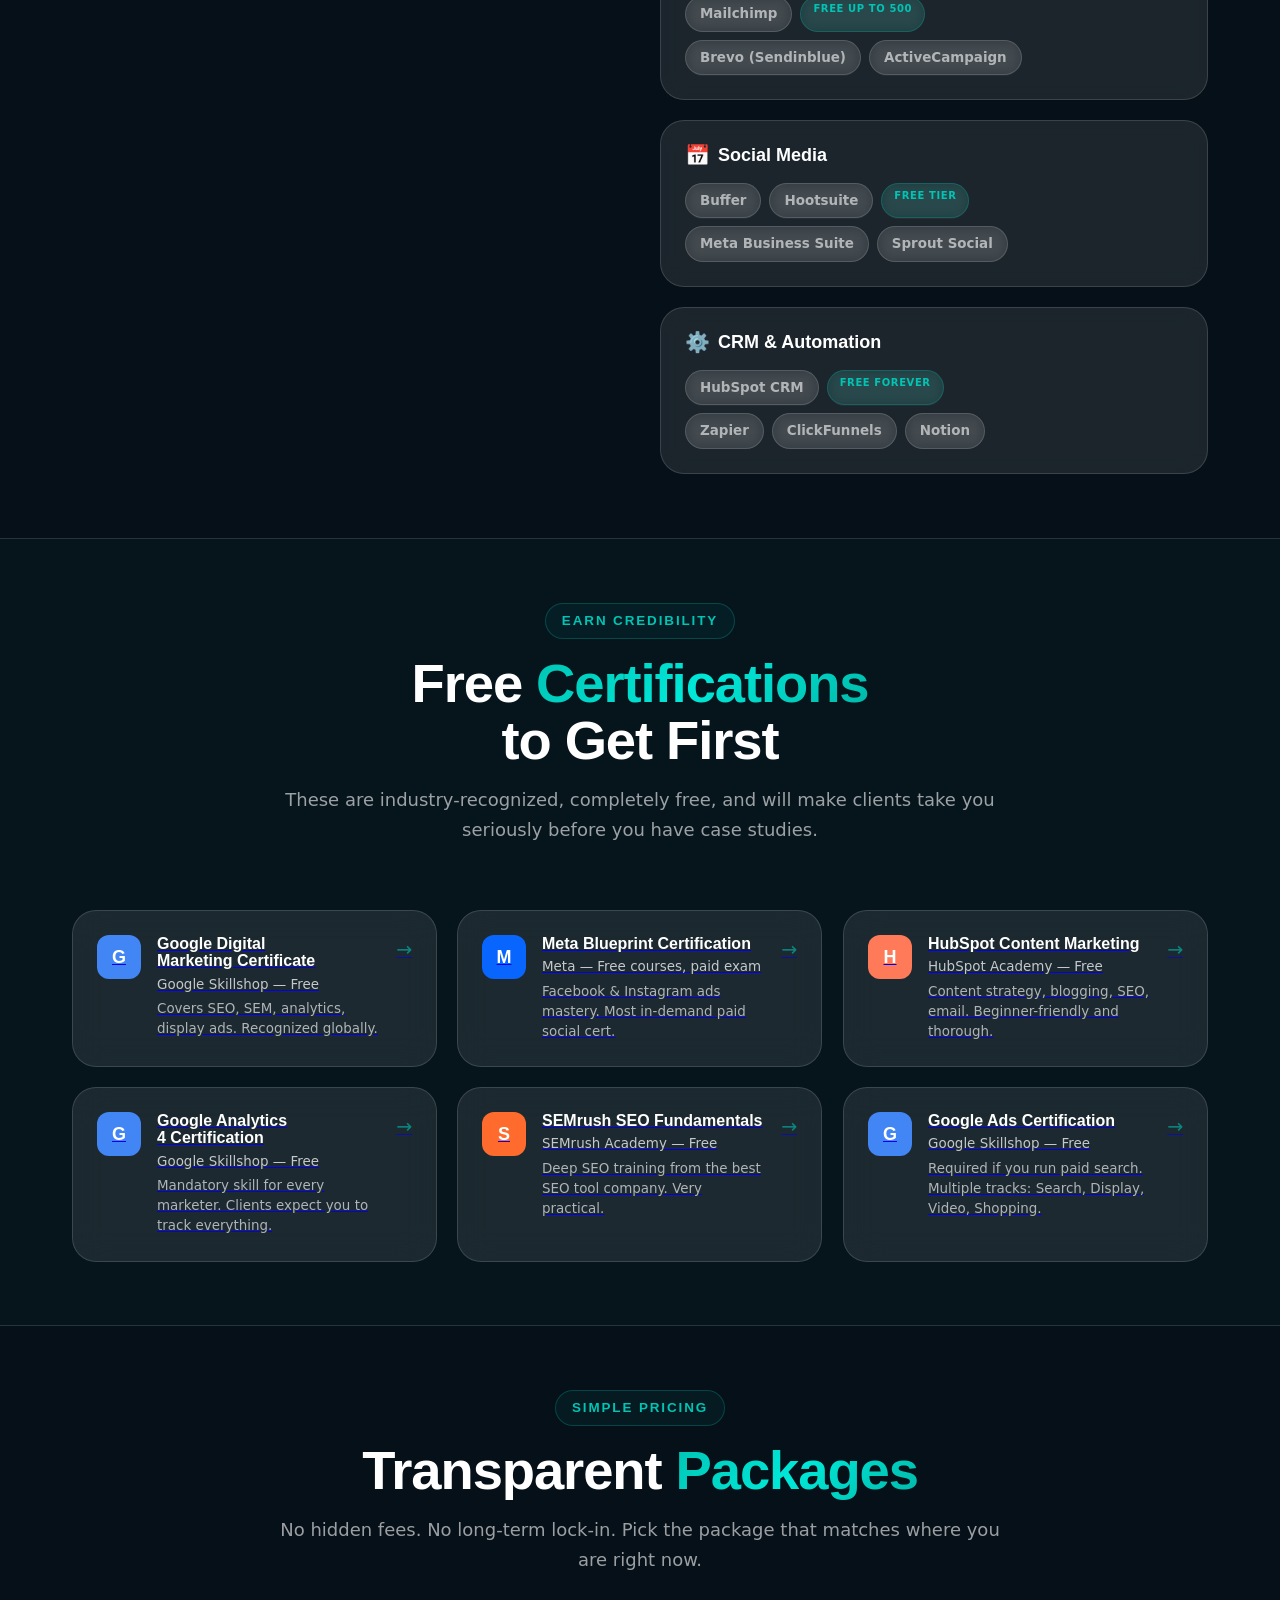
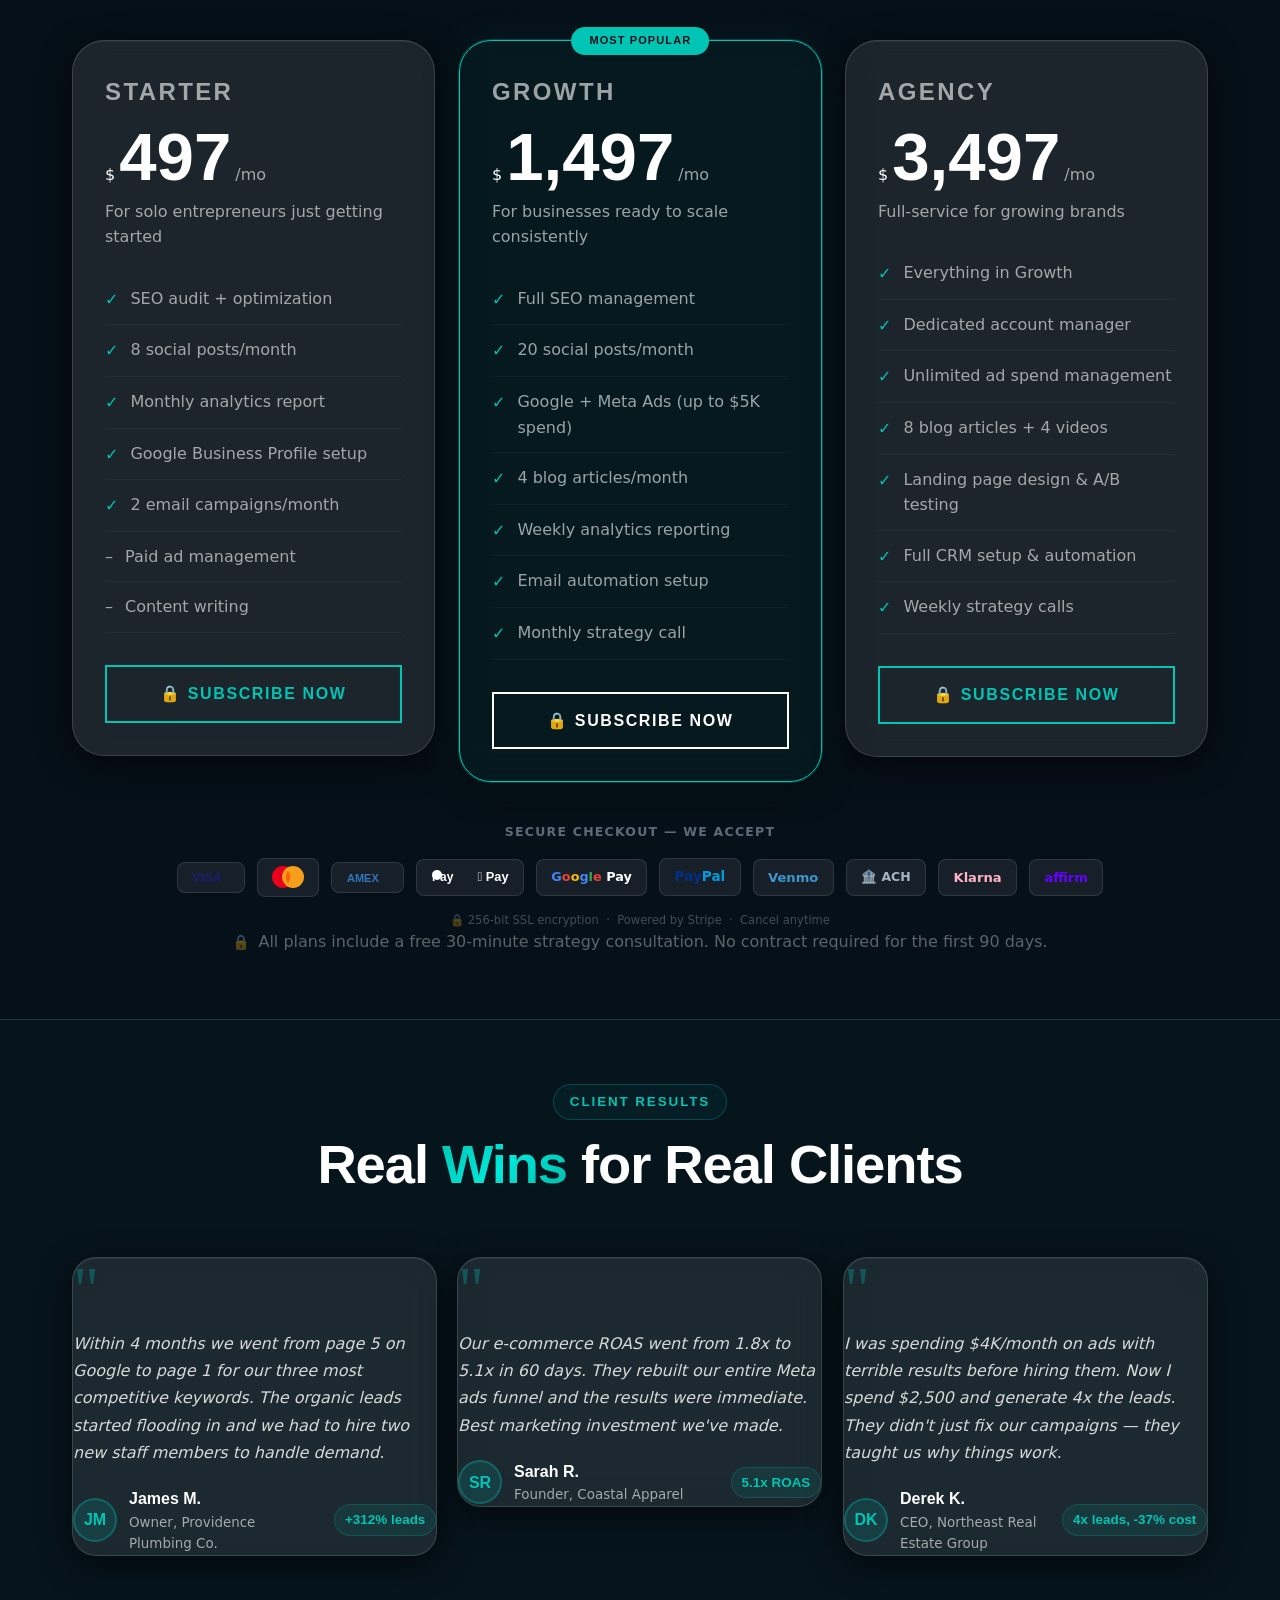
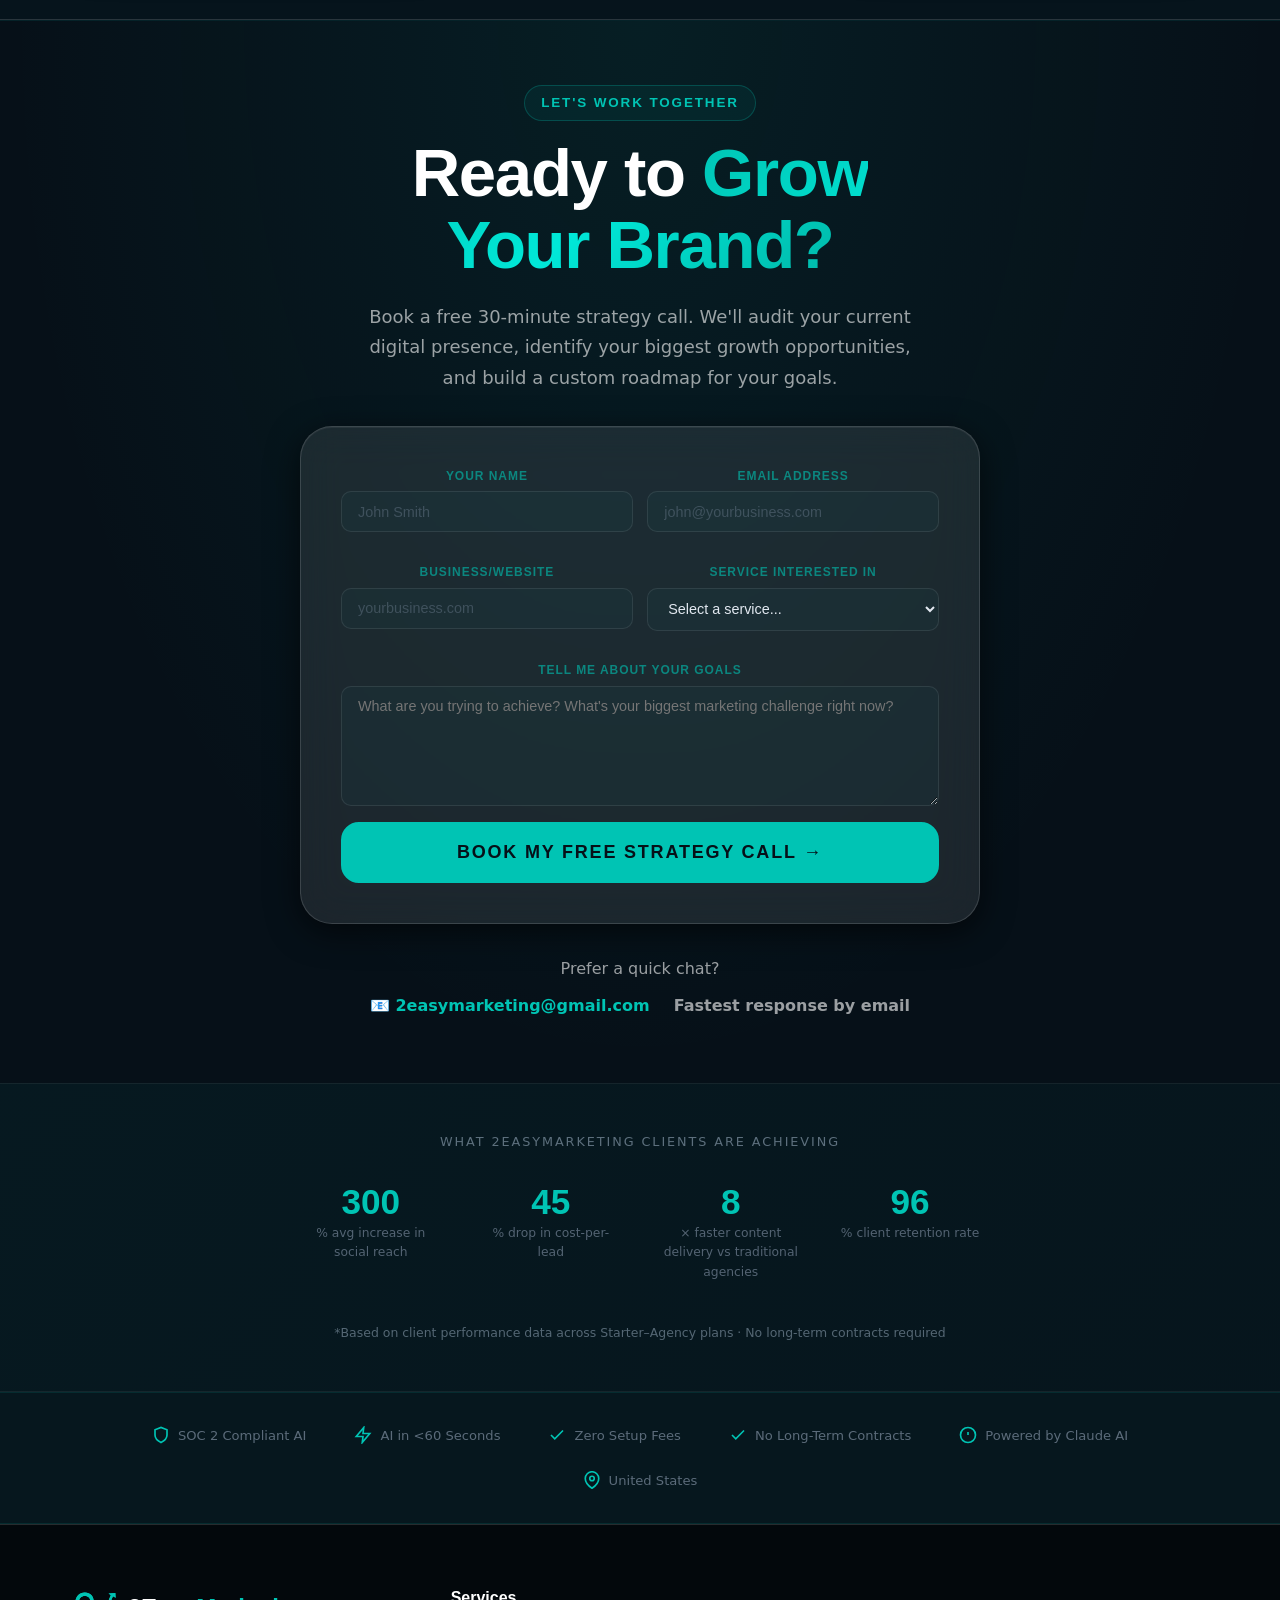
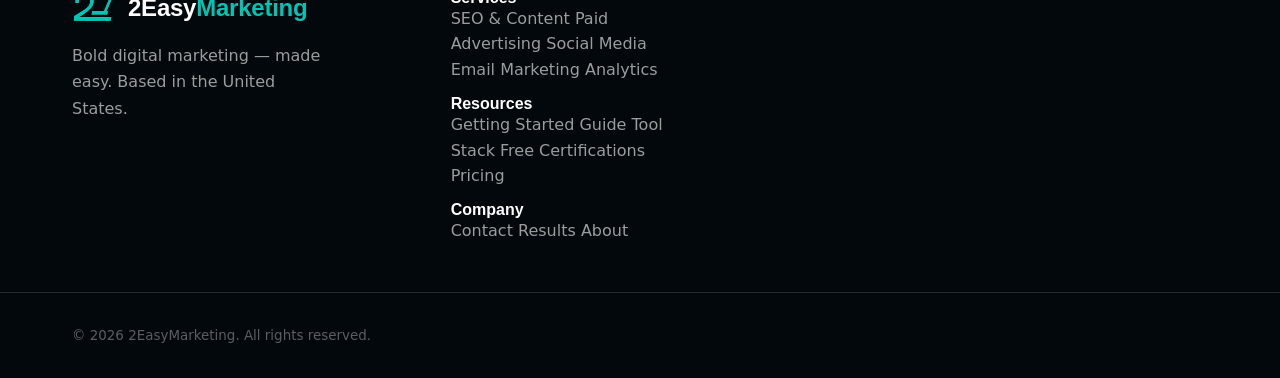
==== commit a5e69227: "Fix Media Factory generation in portal" ====
--- a/index.html
+++ b/index.html
@@ -27,7 +27,7 @@
     <link rel="preload" href="hero-bg.png" as="image" fetchpriority="high" />
   <link href="https://api.fontshare.com/v2/css?f[]=clash-display@400,500,600,700&f[]=satoshi@300,400,500,700&display=swap" rel="stylesheet" />
 
-  <link rel="stylesheet" href="style.css?v=20260619-portal-jsfix" />
+  <link rel="stylesheet" href="style.css?v=20260619-media-factory" />
   <style>
     /* Ensure custom fonts use swap to prevent FOIT */
     @font-face { font-display: swap; }
@@ -45,7 +45,7 @@
       border-radius: 8px;
     }
   </style>
-  <link rel="stylesheet" href="premium.css?v=20260619-portal-jsfix" />
+  <link rel="stylesheet" href="premium.css?v=20260619-media-factory" />
 </head>
 <body>
 
@@ -1707,12 +1707,12 @@
       <div id="modal-body"></div>
     </div>
   </div>
-  <script src="config.js?v=20260619-portal-jsfix" defer></script>
-  <script src="script.js?v=20260619-portal-jsfix" defer></script>
-  <script src="chat.js?v=20260619-portal-jsfix" defer></script>
-  <script src="premium-effects.js?v=20260619-portal-jsfix" defer></script>
-  <link rel="stylesheet" href="portal.css?v=20260619-portal-jsfix" />
-  <script src="portal.js?v=20260619-portal-jsfix" defer></script>
+  <script src="config.js?v=20260619-media-factory" defer></script>
+  <script src="script.js?v=20260619-media-factory" defer></script>
+  <script src="chat.js?v=20260619-media-factory" defer></script>
+  <script src="premium-effects.js?v=20260619-media-factory" defer></script>
+  <link rel="stylesheet" href="portal.css?v=20260619-media-factory" />
+  <script src="portal.js?v=20260619-media-factory" defer></script>
   <!-- JSON-LD: Local Business + Service Schema (SEO) -->
   <script type="application/ld+json">
   {
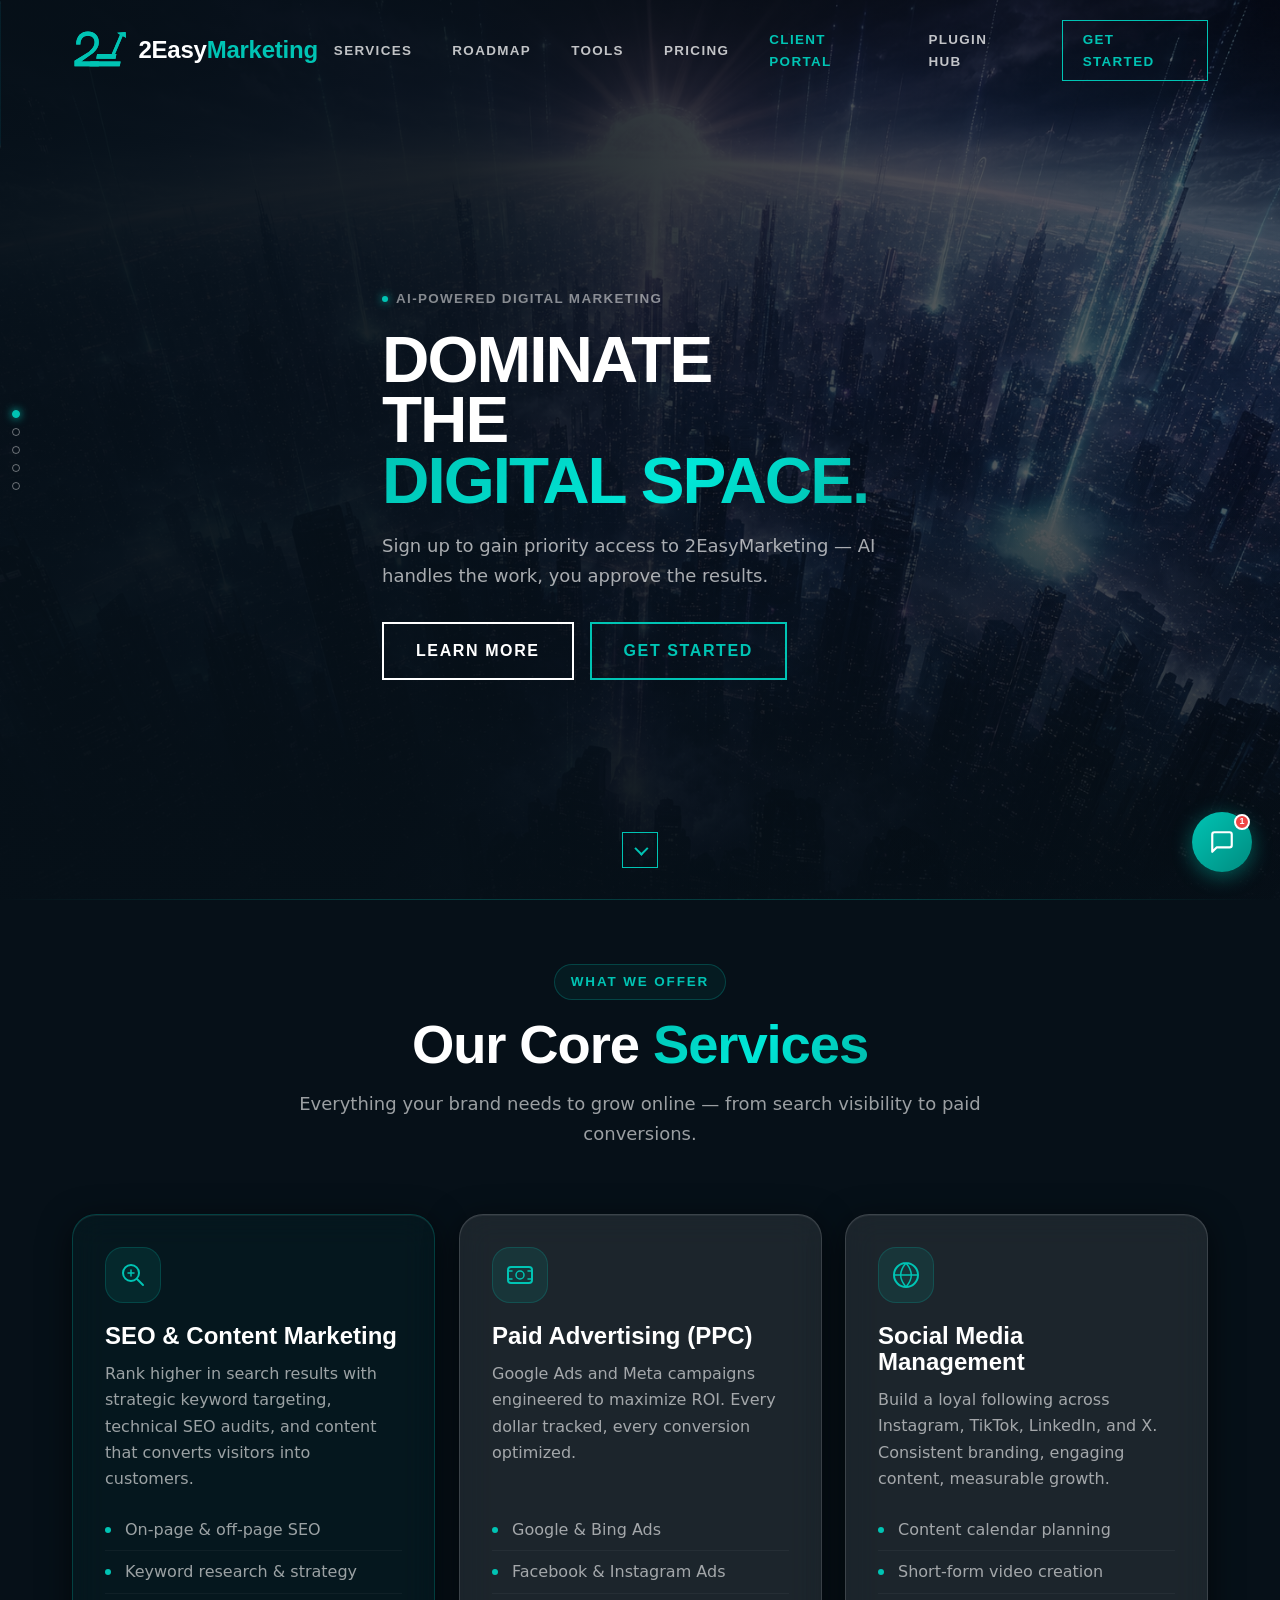
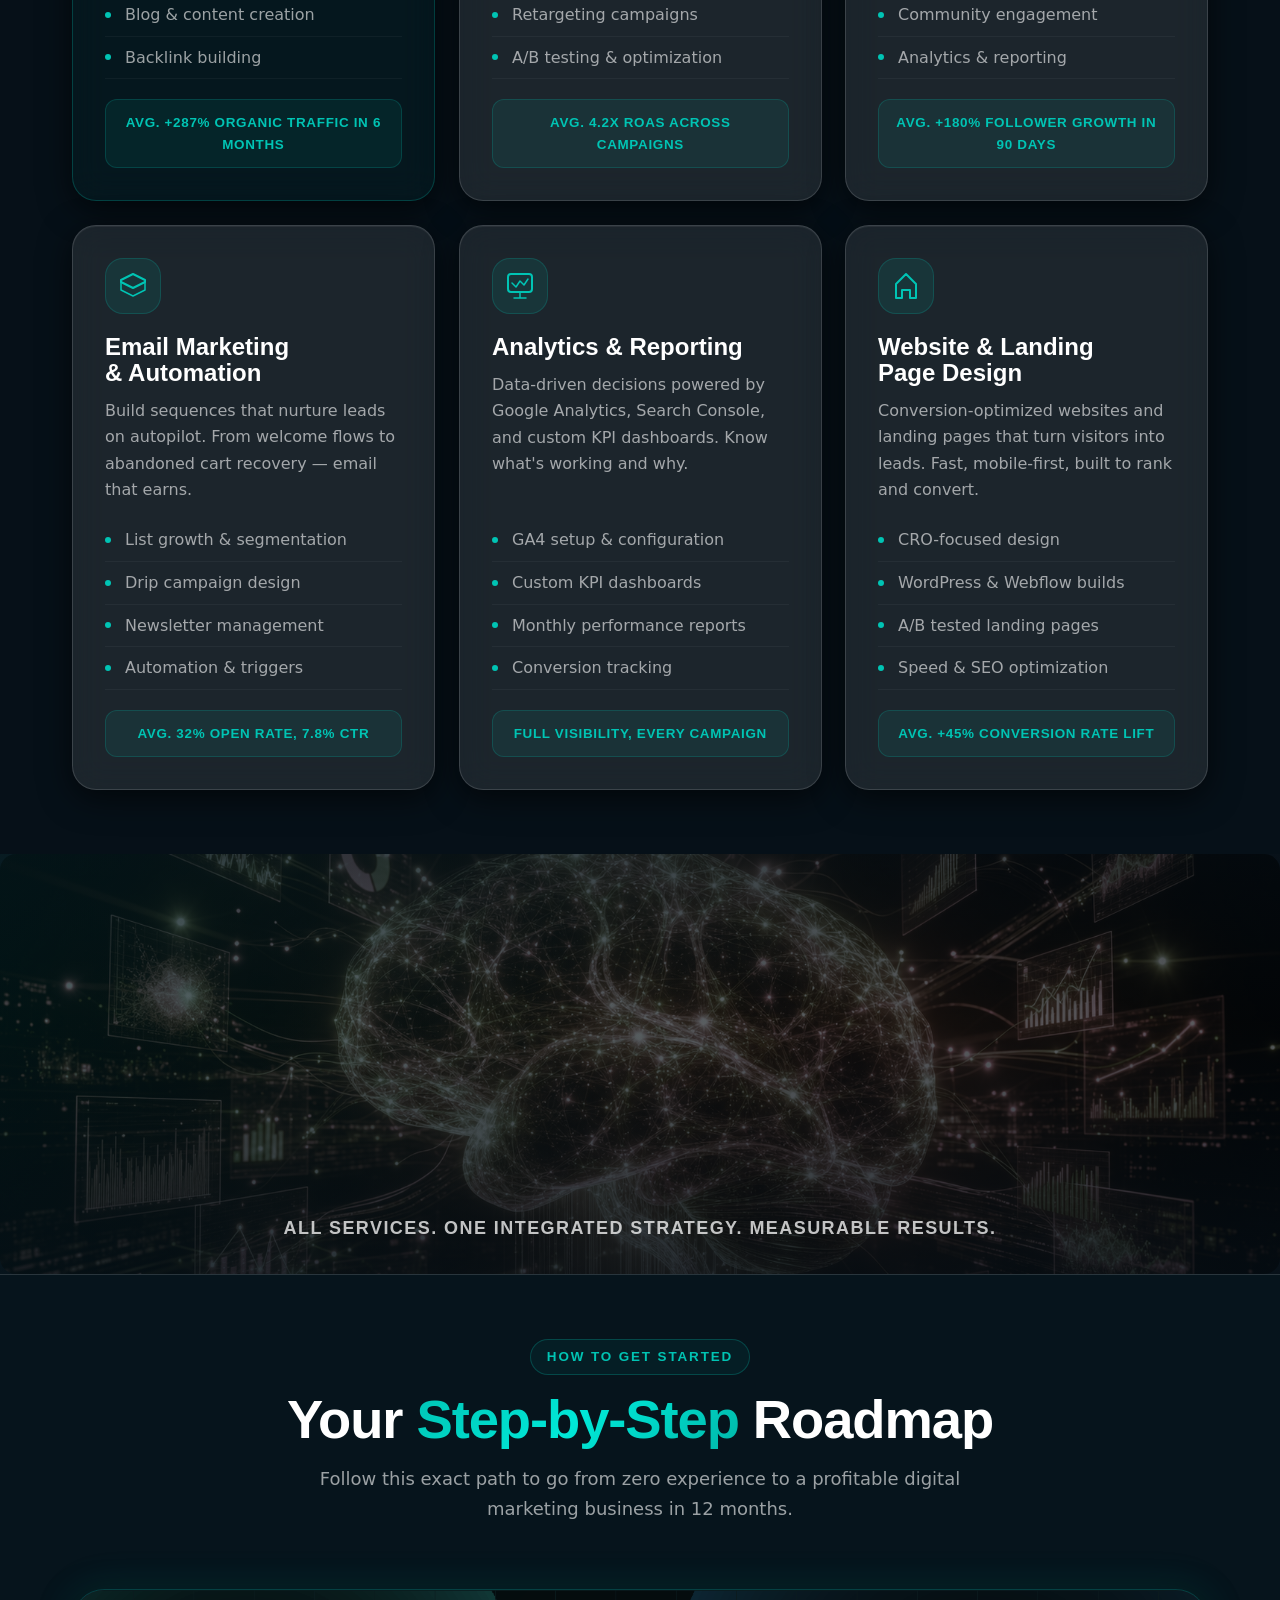
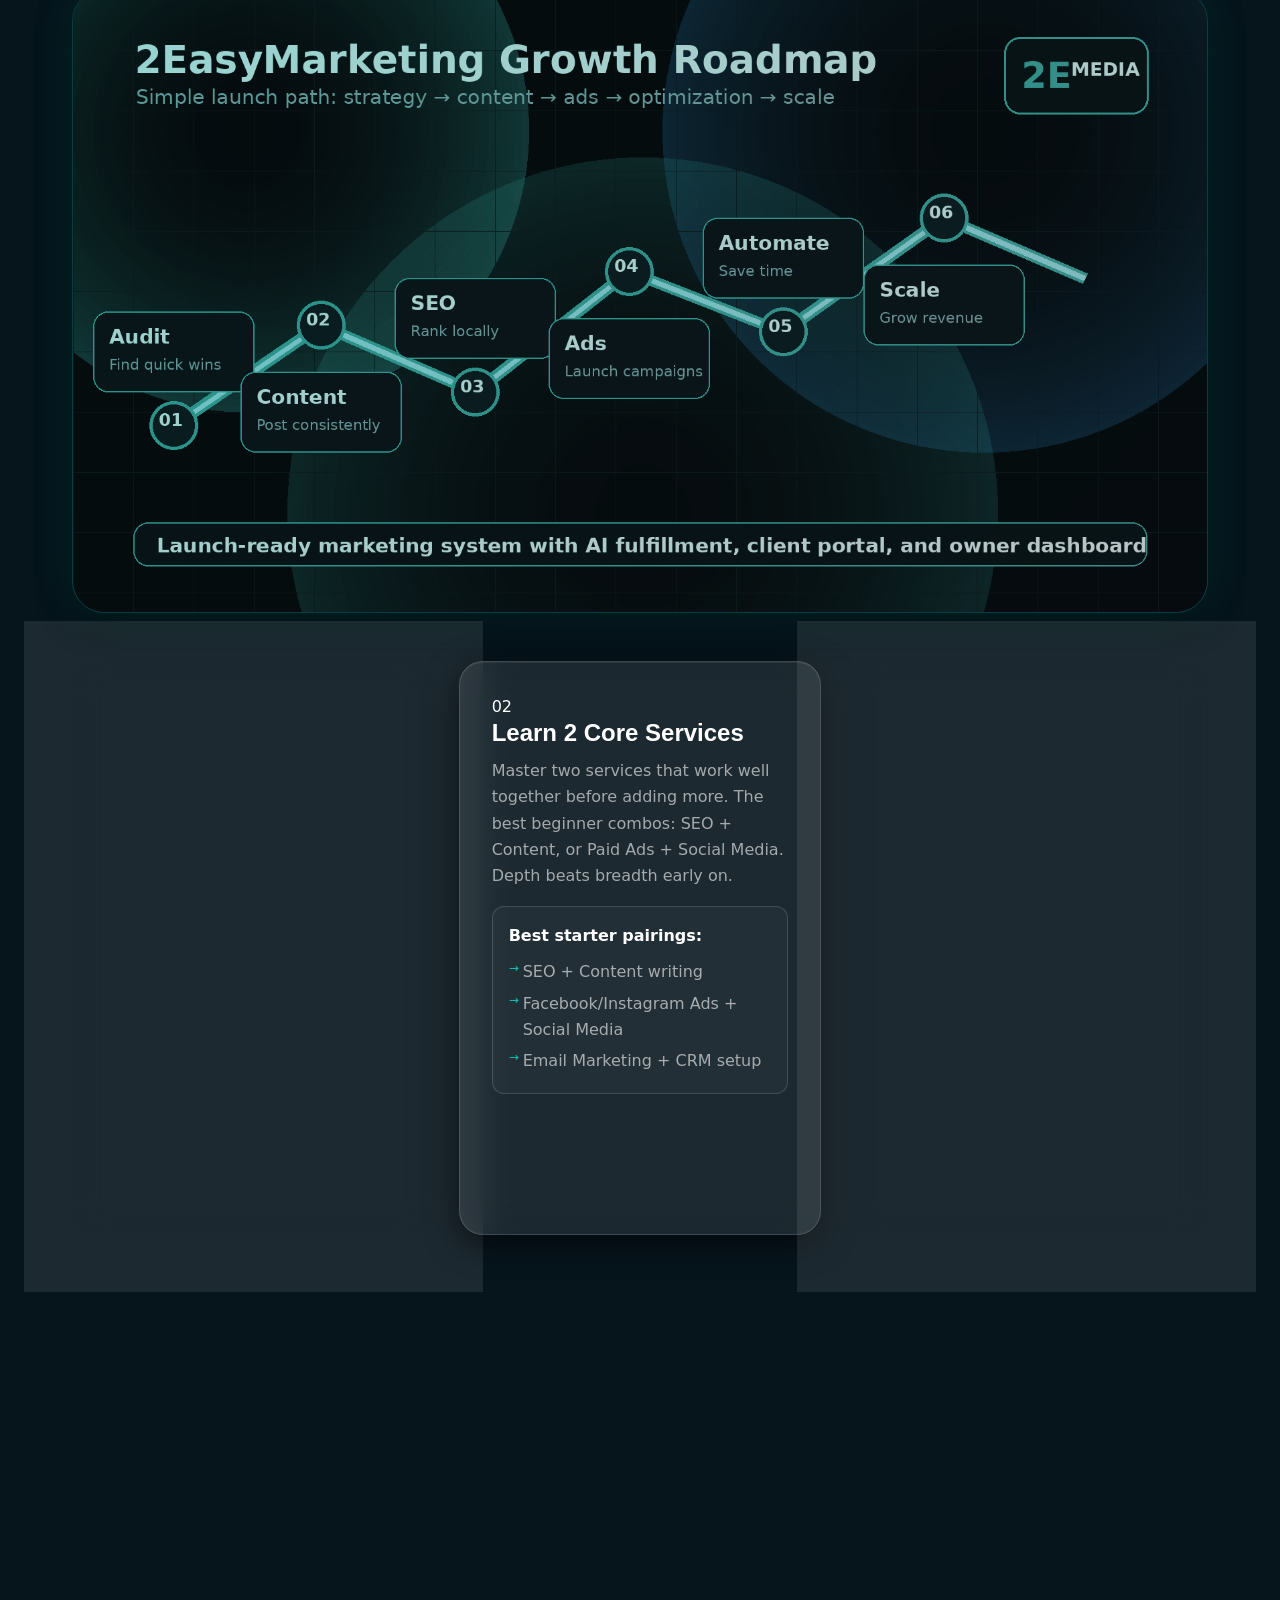
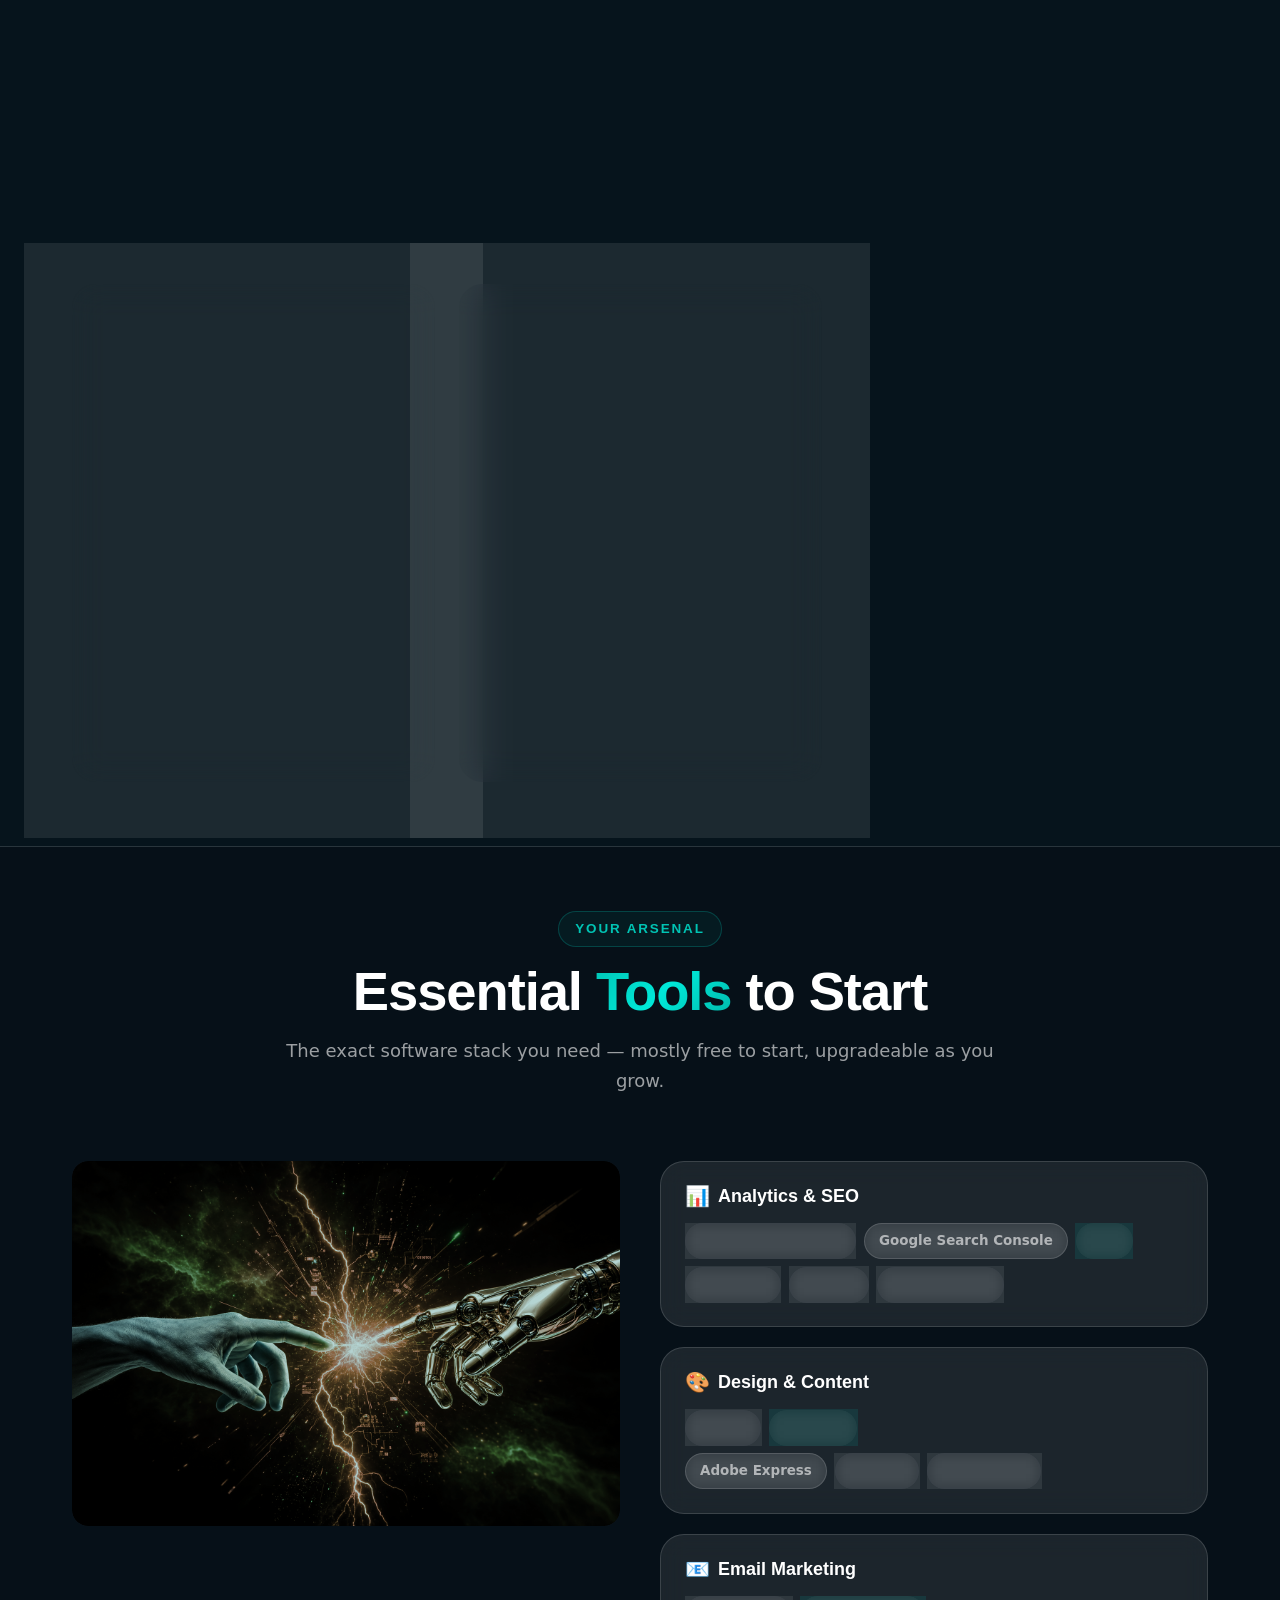
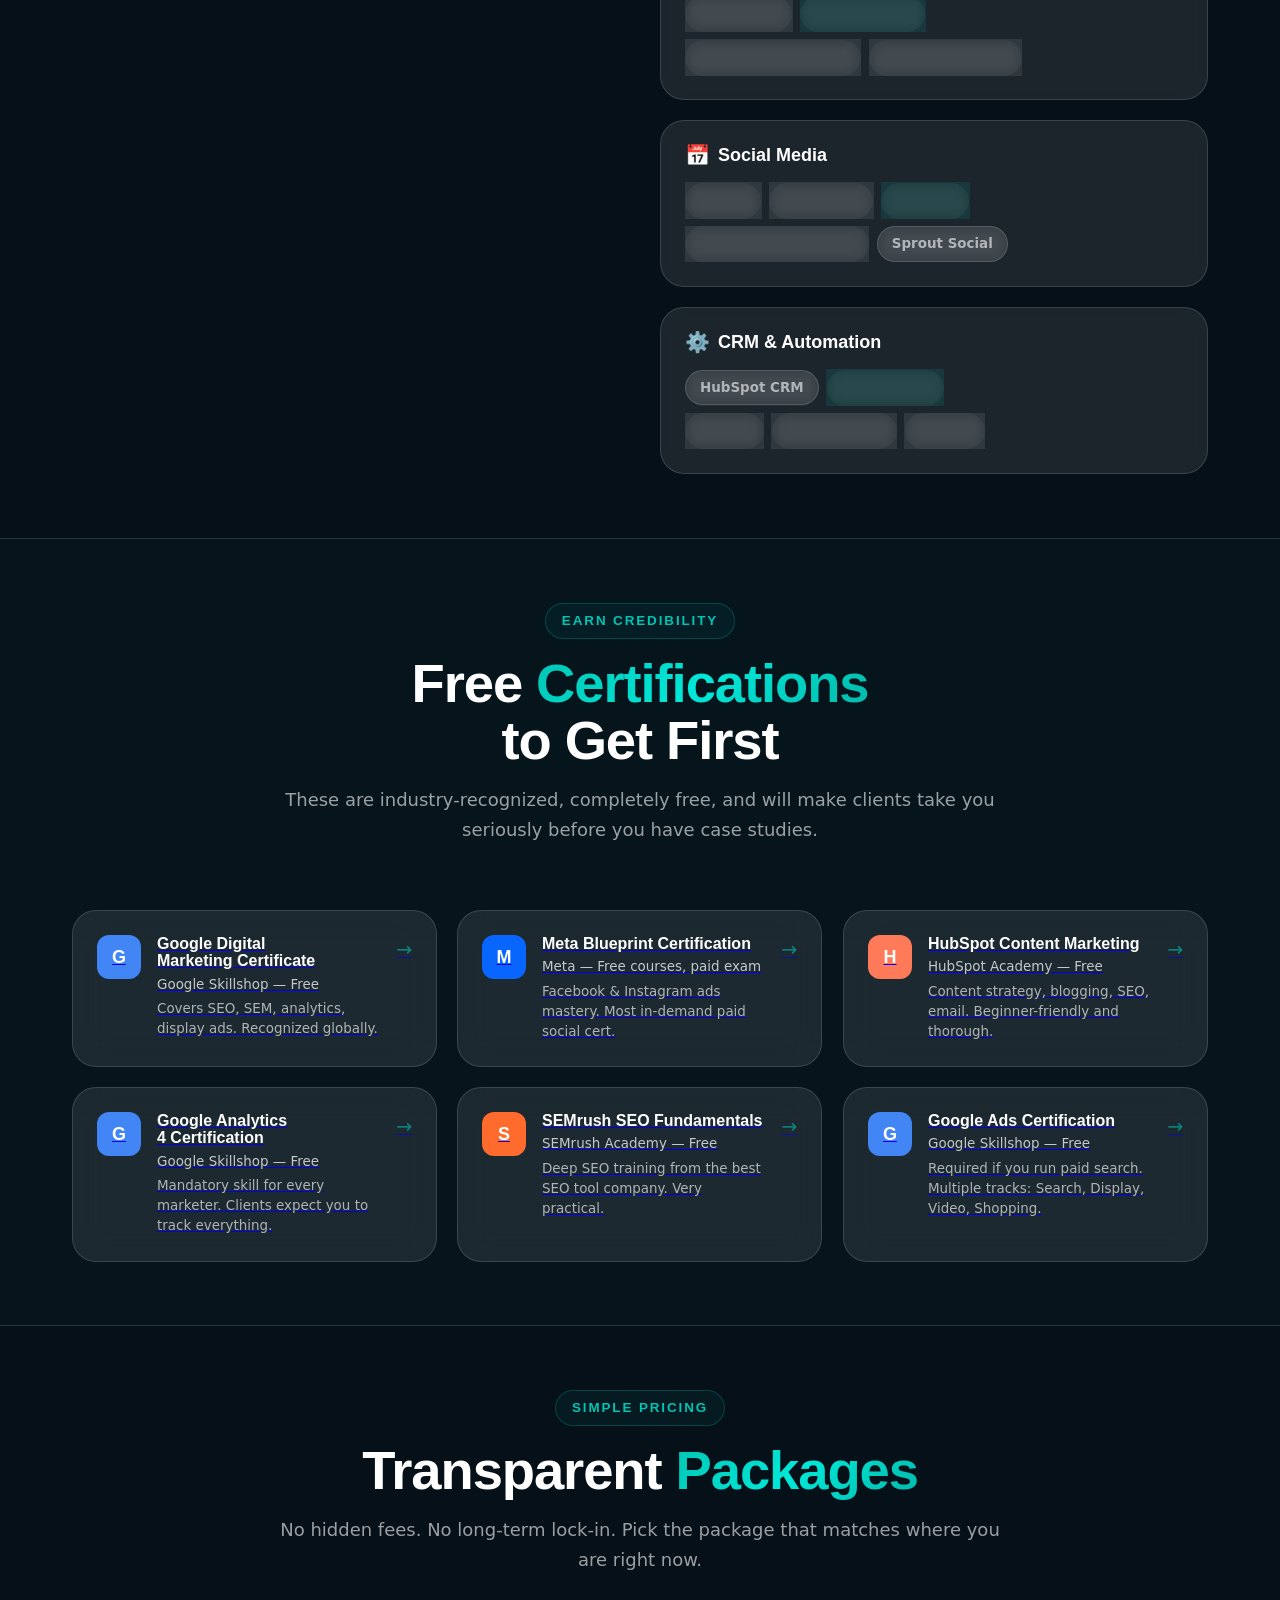
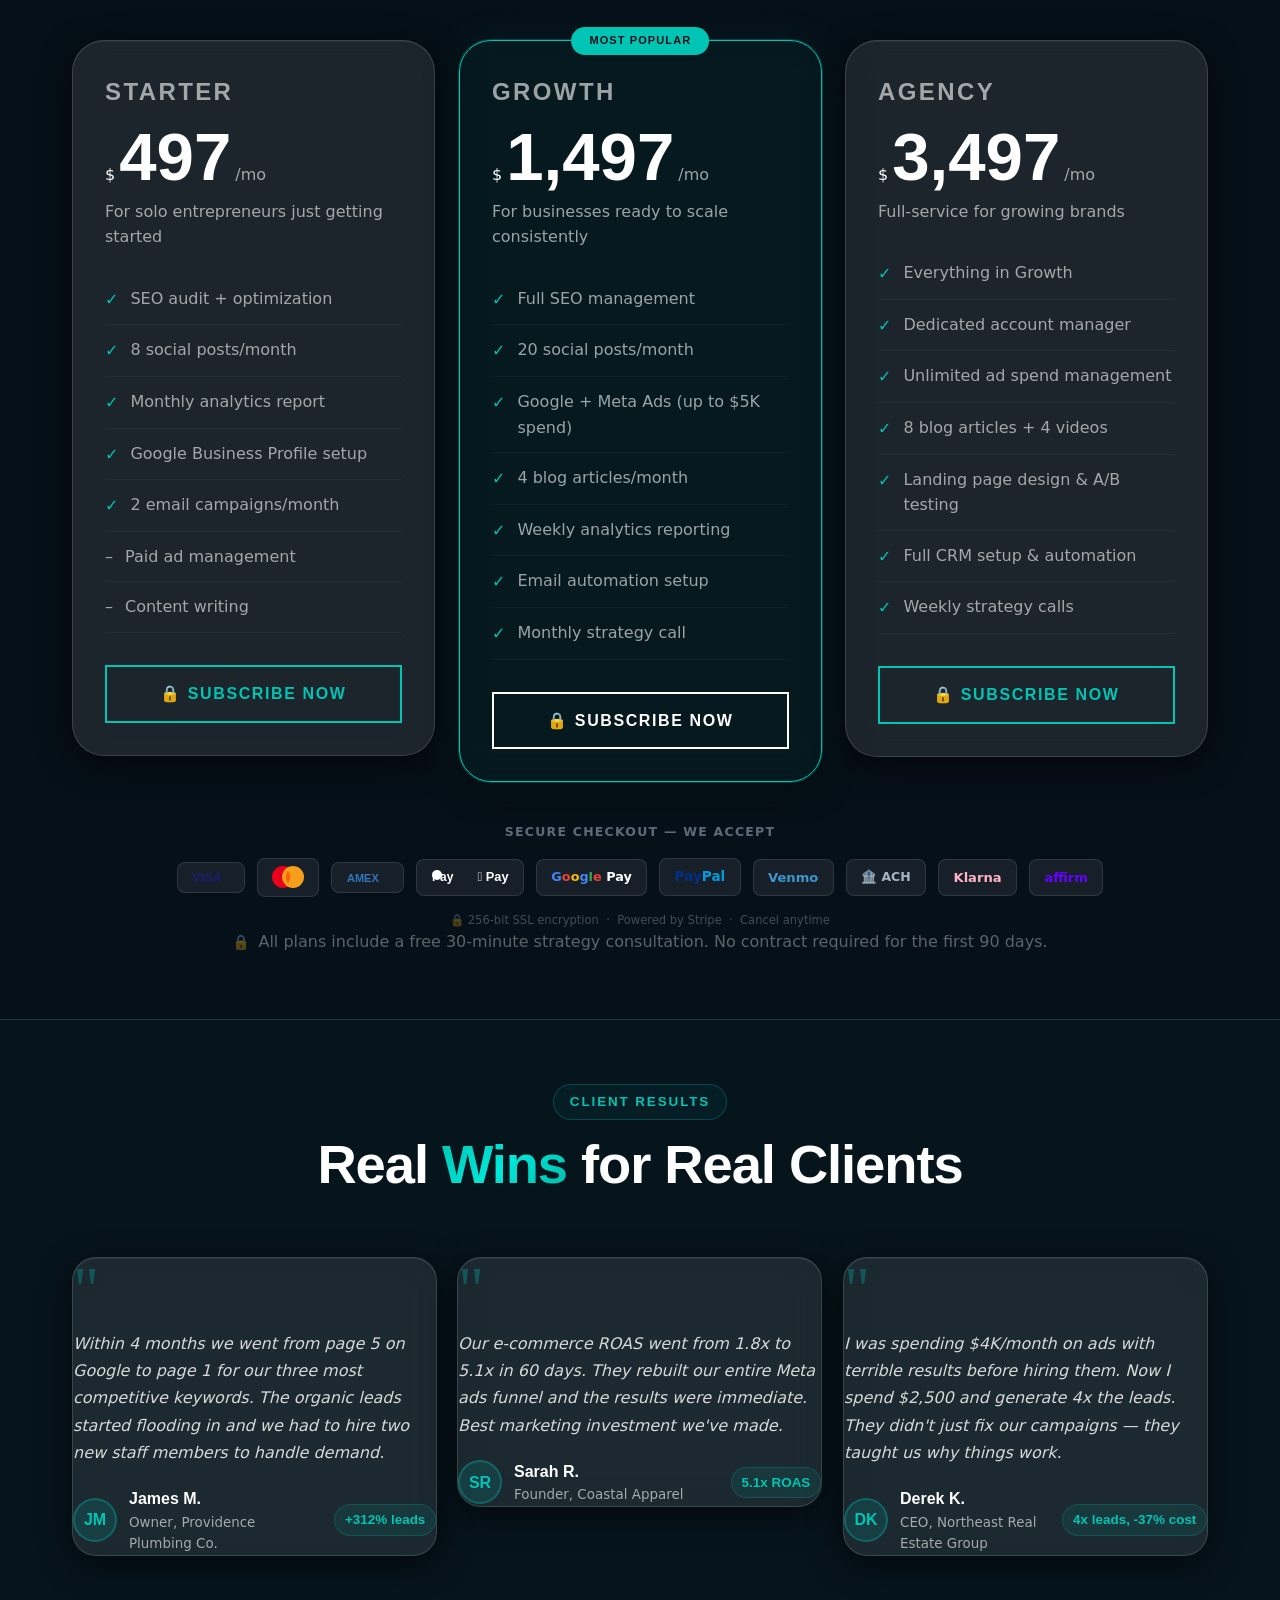
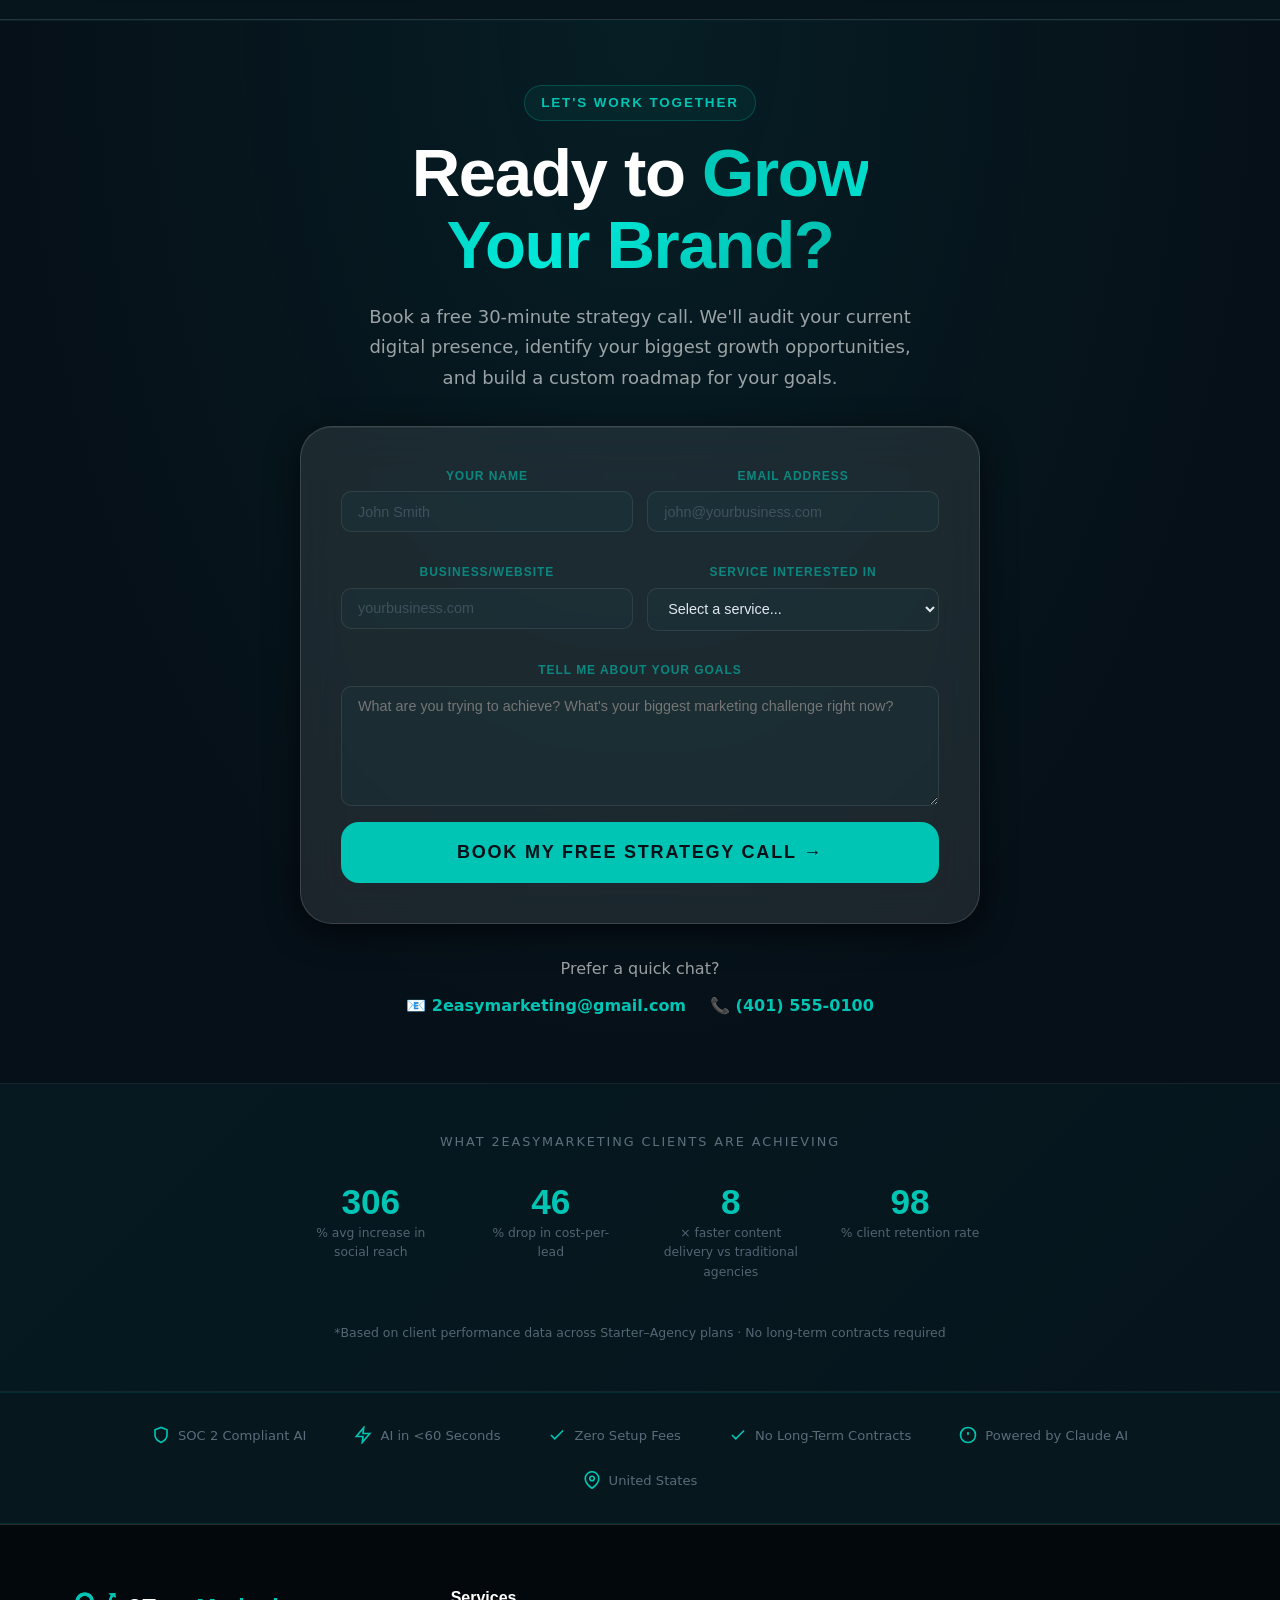
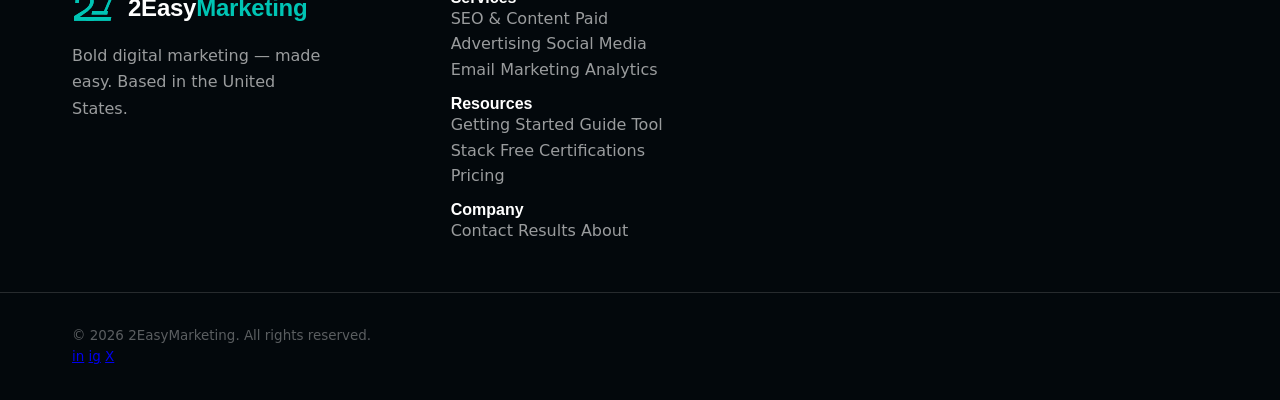
==== commit fbea7f9d: "Merge customer-ready launch features" ====
--- a/index.html
+++ b/index.html
@@ -1,1753 +1,1826 @@
-<!DOCTYPE html>
-<html lang="en" data-theme="dark">
-<head>
-  <meta charset="UTF-8" />
-  <meta name="viewport" content="width=device-width, initial-scale=1.0" />
-  <link rel="canonical" href="https://2easymarketing.net" />
-  <link rel="icon" type="image/svg+xml" href="favicon.svg" />
-  <link rel="shortcut icon" href="favicon.ico" />
-  <link rel="manifest" href="manifest.json" />
-  <meta name="description" content="2EasyMarketing — AI-powered digital marketing agency in Pawtucket, Rhode Island. No setup fees. No contracts. AI handles the work, you approve the results." />
-  <meta property="og:type" content="website" />
-  <meta property="og:url" content="https://2easymarketing.net" />
-  <meta property="og:title" content="2EasyMarketing — AI-Powered Digital Marketing" />
-  <meta property="og:description" content="AI-powered digital marketing starting at $497/mo. No setup fees. No contracts. Sign up and AI starts working instantly." />
-  <meta property="og:image" content="https://2easymarketing.net/hero-bg.png" />
-  <meta name="twitter:card" content="summary_large_image" />
-  <meta name="twitter:title" content="2EasyMarketing — AI-Powered Digital Marketing" />
-  <meta name="twitter:description" content="AI handles the marketing. You approve the results. Starting at $497/mo." />
-  <meta name="twitter:image" content="https://2easymarketing.net/hero-bg.png" />
-  <!-- Performance: preconnect to external origins -->
-  <link rel="preconnect" href="https://api.fontshare.com" crossorigin />
-  <link rel="dns-prefetch" href="https://api.fontshare.com" />
-  <link rel="preconnect" href="https://fonts.gstatic.com" crossorigin />
-  <title>2EasyMarketing — Digital Marketing Made Easy</title>
-
-  <!-- Fonts -->
-    <link rel="preload" href="hero-bg.png" as="image" fetchpriority="high" />
-  <link href="https://api.fontshare.com/v2/css?f[]=clash-display@400,500,600,700&f[]=satoshi@300,400,500,700&display=swap" rel="stylesheet" />
-
-  <link rel="stylesheet" href="style.css?v=20260619-media-factory" />
-  <style>
-    /* Ensure custom fonts use swap to prevent FOIT */
-    @font-face { font-display: swap; }
-    /* Critical: prevent layout shift on hero image */
-    .hero-bg-img { content-visibility: auto; }
-    /* Skeleton loader animation */
-    @keyframes shimmer {
-      0% { background-position: -400px 0; }
-      100% { background-position: 400px 0; }
-    }
-    .skeleton {
-      background: linear-gradient(90deg, rgba(255,255,255,.04) 25%, rgba(255,255,255,.08) 50%, rgba(255,255,255,.04) 75%);
-      background-size: 400px 100%;
-      animation: shimmer 1.4s infinite;
-      border-radius: 8px;
-    }
-  </style>
-  <link rel="stylesheet" href="premium.css?v=20260619-media-factory" />
-</head>
-<body>
-
-  <!-- ===== HEADER ===== -->
-  <header class="header" id="header">
-    <div class="container header-inner">
-      <a href="#" class="logo" aria-label="2EasyMarketing Home">
-        <svg width="58" height="48" viewBox="0 0 130 105" fill="none" aria-hidden="true">
-          <defs><filter id="logo-glow-nav" x="-40%" y="-40%" width="180%" height="180%"><feGaussianBlur stdDeviation="1.5" result="b"/><feMerge><feMergeNode in="b"/><feMergeNode in="SourceGraphic"/></feMerge></filter></defs>
-          <g filter="url(#logo-glow-nav)" fill="#00c4b4">
-            <path d="M 10 38 C 10 18, 22 7, 38 7 C 54 7, 64 18, 64 32 C 64 45, 57 53, 47 61 L 22 79 L 64 79 L 64 90 L 6 90 L 6 77 L 37 58 C 48 50, 54 42, 54 32 C 54 24, 49 17, 38 17 C 27 17, 20 24, 20 38 Z"/>
-            <path d="M 60 61 L 106 61 L 104 72 L 58 72 Z"/>
-            <path d="M 44 79 L 116 79 L 114 90 L 42 90 Z"/>
-            <path d="M 92 68 L 98 72 L 121 18 L 115 14 Z"/>
-            <path d="M 128 8 L 108 10 L 114 14 L 121 18 L 129 22 Z"/>
-          </g>
-        </svg>
-        <span class="logo-text">2Easy<span class="logo-accent">Marketing</span></span>
-      </a>
-
-      <nav class="nav" aria-label="Main navigation">
-        <a href="#services" class="nav-link">Services</a>
-        <a href="#roadmap" class="nav-link">Roadmap</a>
-        <a href="#tools" class="nav-link">Tools</a>
-        <a href="#pricing" class="nav-link">Pricing</a>
-        <a href="#" class="nav-link" id="open-portal-btn" style="color:var(--neon-blue, #00c4b4) !important;font-weight:600">Client Portal</a>
-        <a href="#contact" class="nav-cta">Get Started</a>
-      </nav>
-
-      <button class="hamburger" aria-label="Open menu" id="hamburger">
-        <span></span><span></span><span></span>
-      </button>
-    </div>
-  </header>
-
-  <!-- Mobile Nav -->
-  <div class="mobile-nav" id="mobileNav">
-    <button class="mobile-nav-close" id="mobileNavClose" aria-label="Close menu">✕</button>
-    <nav>
-      <a href="#services" class="mobile-nav-link">Services</a>
-      <a href="#roadmap" class="mobile-nav-link">Roadmap</a>
-      <a href="#tools" class="mobile-nav-link">Tools</a>
-      <a href="#pricing" class="mobile-nav-link">Pricing</a>
-      <a href="#" class="mobile-nav-link" id="open-portal-mobile">Client Portal</a>
-      <a href="#contact" class="mobile-nav-link mobile-nav-cta">Get Started</a>
-    </nav>
-  </div>
-
-  <!-- ===== HERO — VISAGE LAYOUT ===== -->
-  <section class="hero" id="hero">
-    <!-- Background -->
-    <div class="hero-bg">
-      <img src="hero-bg.png" alt="2EasyMarketing — Digital marketing background" class="hero-bg-img" width="1536" height="1024" />
-      <canvas id="particles-canvas" aria-hidden="true"></canvas>
-      <div class="hero-overlay"></div>
-    </div>
-
-    <!-- Left dot navigation (Visage style) -->
-    <nav class="hero-dot-nav" aria-label="Section navigation">
-      <a href="#hero"    class="hero-dot active" aria-label="Hero"></a>
-      <a href="#services" class="hero-dot" aria-label="Services"></a>
-      <a href="#roadmap"  class="hero-dot" aria-label="Roadmap"></a>
-      <a href="#pricing"  class="hero-dot" aria-label="Pricing"></a>
-      <a href="#contact"  class="hero-dot" aria-label="Contact"></a>
-    </nav>
-
-    <!-- Hero content — left-aligned, sits at bottom like Visage -->
-    <div class="container hero-content">
-      <div class="hero-badge">
-        <span class="badge-dot"></span>
-        AI-Powered Digital Marketing
-      </div>
-      <h1 class="hero-title">
-        Dominate<br/>
-        the<br/>
-        <span class="gradient-text">Digital Space.</span>
-      </h1>
-      <p class="hero-subtitle">
-        Sign up to gain priority access to 2EasyMarketing — AI handles the work, you approve the results.
-      </p>
-      <div class="hero-actions">
-        <a href="#roadmap" class="btn btn-primary">Learn More</a>
-        <a href="#contact"  class="btn btn-ghost">Get Started</a>
-      </div>
-
-    </div>
-
-    <!-- Teal down-arrow at bottom center (Visage style) -->
-    <a href="#services" class="hero-scroll-hint" aria-label="Scroll to services">
-      <div class="scroll-arrow"></div>
-    </a>
-  </section>
-
-  <!-- ===== SERVICES ===== -->
-  <section class="section" id="services">
-    <div class="container">
-      <div class="section-header">
-        <span class="section-tag">What We Offer</span>
-        <h2 class="section-title">Our Core <span class="gradient-text">Services</span></h2>
-        <p class="section-desc">Everything your brand needs to grow online — from search visibility to paid conversions.</p>
-      </div>
-
-      <div class="services-grid">
-        <div class="service-card featured">
-          <div class="service-icon">
-            <svg width="32" height="32" viewBox="0 0 32 32" fill="none"><circle cx="14" cy="14" r="8" stroke="currentColor" stroke-width="2"/><path d="M20 20l6 6" stroke="currentColor" stroke-width="2" stroke-linecap="round"/><path d="M11 14h6M14 11v6" stroke="currentColor" stroke-width="1.5" stroke-linecap="round"/></svg>
-          </div>
-          <h3 class="service-title">SEO & Content Marketing</h3>
-          <p class="service-desc">Rank higher in search results with strategic keyword targeting, technical SEO audits, and content that converts visitors into customers.</p>
-          <ul class="service-list">
-            <li>On-page & off-page SEO</li>
-            <li>Keyword research & strategy</li>
-            <li>Blog & content creation</li>
-            <li>Backlink building</li>
-          </ul>
-          <div class="service-result">Avg. +287% organic traffic in 6 months</div>
-        </div>
-
-        <div class="service-card">
-          <div class="service-icon">
-            <svg width="32" height="32" viewBox="0 0 32 32" fill="none"><rect x="4" y="8" width="24" height="16" rx="3" stroke="currentColor" stroke-width="2"/><circle cx="16" cy="16" r="4" stroke="currentColor" stroke-width="1.5"/><path d="M4 12h4M24 12h4M4 20h4M24 20h4" stroke="currentColor" stroke-width="1.5" stroke-linecap="round"/></svg>
-          </div>
-          <h3 class="service-title">Paid Advertising (PPC)</h3>
-          <p class="service-desc">Google Ads and Meta campaigns engineered to maximize ROI. Every dollar tracked, every conversion optimized.</p>
-          <ul class="service-list">
-            <li>Google & Bing Ads</li>
-            <li>Facebook & Instagram Ads</li>
-            <li>Retargeting campaigns</li>
-            <li>A/B testing & optimization</li>
-          </ul>
-          <div class="service-result">Avg. 4.2x ROAS across campaigns</div>
-        </div>
-
-        <div class="service-card">
-          <div class="service-icon">
-            <svg width="32" height="32" viewBox="0 0 32 32" fill="none"><path d="M16 4C9.37 4 4 9.37 4 16s5.37 12 12 12 12-5.37 12-12S22.63 4 16 4z" stroke="currentColor" stroke-width="2"/><path d="M4 16h24M16 4c-3.33 4-5.33 8-5.33 12 0 4 2 8 5.33 12M16 4c3.33 4 5.33 8 5.33 12 0 4-2 8-5.33 12" stroke="currentColor" stroke-width="1.5"/></svg>
-          </div>
-          <h3 class="service-title">Social Media Management</h3>
-          <p class="service-desc">Build a loyal following across Instagram, TikTok, LinkedIn, and X. Consistent branding, engaging content, measurable growth.</p>
-          <ul class="service-list">
-            <li>Content calendar planning</li>
-            <li>Short-form video creation</li>
-            <li>Community engagement</li>
-            <li>Analytics & reporting</li>
-          </ul>
-          <div class="service-result">Avg. +180% follower growth in 90 days</div>
-        </div>
-
-        <div class="service-card">
-          <div class="service-icon">
-            <svg width="32" height="32" viewBox="0 0 32 32" fill="none"><path d="M4 10l12-6 12 6v2L16 18 4 12v-2z" stroke="currentColor" stroke-width="2" stroke-linejoin="round"/><path d="M4 12v8l12 6 12-6v-8" stroke="currentColor" stroke-width="1.5" stroke-linejoin="round"/></svg>
-          </div>
-          <h3 class="service-title">Email Marketing & Automation</h3>
-          <p class="service-desc">Build sequences that nurture leads on autopilot. From welcome flows to abandoned cart recovery — email that earns.</p>
-          <ul class="service-list">
-            <li>List growth & segmentation</li>
-            <li>Drip campaign design</li>
-            <li>Newsletter management</li>
-            <li>Automation & triggers</li>
-          </ul>
-          <div class="service-result">Avg. 32% open rate, 7.8% CTR</div>
-        </div>
-
-        <div class="service-card">
-          <div class="service-icon">
-            <svg width="32" height="32" viewBox="0 0 32 32" fill="none"><rect x="4" y="4" width="24" height="18" rx="3" stroke="currentColor" stroke-width="2"/><path d="M10 28h12M16 22v6" stroke="currentColor" stroke-width="1.5" stroke-linecap="round"/><path d="M8 13l4 4 4-6 4 4 4-6" stroke="currentColor" stroke-width="1.5" stroke-linecap="round" stroke-linejoin="round"/></svg>
-          </div>
-          <h3 class="service-title">Analytics & Reporting</h3>
-          <p class="service-desc">Data-driven decisions powered by Google Analytics, Search Console, and custom KPI dashboards. Know what's working and why.</p>
-          <ul class="service-list">
-            <li>GA4 setup & configuration</li>
-            <li>Custom KPI dashboards</li>
-            <li>Monthly performance reports</li>
-            <li>Conversion tracking</li>
-          </ul>
-          <div class="service-result">Full visibility, every campaign</div>
-        </div>
-
-        <div class="service-card">
-          <div class="service-icon">
-            <svg width="32" height="32" viewBox="0 0 32 32" fill="none"><path d="M6 28V14l10-10 10 10v14H20v-8h-8v8H6z" stroke="currentColor" stroke-width="2" stroke-linejoin="round"/></svg>
-          </div>
-          <h3 class="service-title">Website & Landing Page Design</h3>
-          <p class="service-desc">Conversion-optimized websites and landing pages that turn visitors into leads. Fast, mobile-first, built to rank and convert.</p>
-          <ul class="service-list">
-            <li>CRO-focused design</li>
-            <li>WordPress & Webflow builds</li>
-            <li>A/B tested landing pages</li>
-            <li>Speed & SEO optimization</li>
-          </ul>
-          <div class="service-result">Avg. +45% conversion rate lift</div>
-        </div>
-      </div>
-    </div>
-  </section>
-
-  <!-- ===== SERVICES IMAGE BANNER ===== -->
-  <div class="full-bleed-banner">
-    <img src="services-bg.png" alt="AI-powered digital marketing intelligence" width="1717" height="916" loading="lazy" style="border-radius:16px;box-shadow:0 0 60px rgba(0,196,180,0.2);" />
-    <div class="banner-overlay">
-      <p class="banner-caption">All services. One integrated strategy. Measurable results.</p>
-    </div>
-  </div>
-
-  <!-- ===== ROADMAP ===== -->
-  <section class="section section-alt" id="roadmap">
-    <div class="container">
-      <div class="section-header">
-        <span class="section-tag">How to Get Started</span>
-        <h2 class="section-title">Your <span class="gradient-text">Step-by-Step</span> Roadmap</h2>
-        <p class="section-desc">Follow this exact path to go from zero experience to a profitable digital marketing business in 12 months.</p>
-      </div>
-
-      <div class="roadmap-visual">
-        <img src="roadmap.png" alt="Digital marketing journey roadmap" width="1693" height="929" loading="lazy" class="roadmap-img" />
-      </div>
-
-      <div class="steps-grid">
-        <div class="step-card" data-step="01">
-          <div class="step-number">01</div>
-          <div class="step-content">
-            <h3 class="step-title">Pick Your Niche</h3>
-            <p class="step-desc">Don't try to serve everyone. Pick one industry you understand — local restaurants, real estate, fitness, e-commerce. Being specific makes you more credible and easier to hire.</p>
-            <div class="step-tips">
-              <strong>Start with:</strong>
-              <ul>
-                <li>Local service businesses (dentists, lawyers, contractors)</li>
-                <li>E-commerce stores needing more traffic</li>
-                <li>Coaches and consultants building their brand</li>
-              </ul>
-            </div>
-          </div>
-        </div>
-
-        <div class="step-card" data-step="02">
-          <div class="step-number">02</div>
-          <div class="step-content">
-            <h3 class="step-title">Learn 2 Core Services</h3>
-            <p class="step-desc">Master two services that work well together before adding more. The best beginner combos: SEO + Content, or Paid Ads + Social Media. Depth beats breadth early on.</p>
-            <div class="step-tips">
-              <strong>Best starter pairings:</strong>
-              <ul>
-                <li>SEO + Content writing</li>
-                <li>Facebook/Instagram Ads + Social Media</li>
-                <li>Email Marketing + CRM setup</li>
-              </ul>
-            </div>
-          </div>
-        </div>
-
-        <div class="step-card" data-step="03">
-          <div class="step-number">03</div>
-          <div class="step-content">
-            <h3 class="step-title">Get Certified & Build Skills</h3>
-            <p class="step-desc">Free certifications give you credibility and structure your learning. Complete these before approaching clients — they're free and recognized by employers.</p>
-            <div class="step-tips">
-              <strong>Free certifications to get:</strong>
-              <ul>
-                <li>Google Digital Marketing Certificate</li>
-                <li>Meta Blueprint (Facebook/Instagram Ads)</li>
-                <li>HubSpot Content Marketing Certification</li>
-                <li>Google Analytics 4 Certificate</li>
-              </ul>
-            </div>
-          </div>
-        </div>
-
-        <div class="step-card" data-step="04">
-          <div class="step-number">04</div>
-          <div class="step-content">
-            <h3 class="step-title">Build Your Brand & Website</h3>
-            <p class="step-desc">Your marketing presence IS your portfolio. Set up a clean website with your services, a contact form, and 2–3 case studies (even if they're for yourself or done as practice work).</p>
-            <div class="step-tips">
-              <strong>Must-haves:</strong>
-              <ul>
-                <li>Professional website with services listed</li>
-                <li>LinkedIn profile optimized</li>
-                <li>Business email (yourname@yourdomain.com)</li>
-                <li>Portfolio with 2–3 sample projects</li>
-              </ul>
-            </div>
-          </div>
-        </div>
-
-        <div class="step-card" data-step="05">
-          <div class="step-number">05</div>
-          <div class="step-content">
-            <h3 class="step-title">Set Up Your Tool Stack</h3>
-            <p class="step-desc">You don't need to pay for everything on day one. Start with free tiers, then upgrade as you earn. These tools handle 80% of client work.</p>
-            <div class="step-tips">
-              <strong>Free tools to start with:</strong>
-              <ul>
-                <li>Google Search Console + GA4 (analytics)</li>
-                <li>Canva (design)</li>
-                <li>Mailchimp free tier (email)</li>
-                <li>Ubersuggest free (SEO research)</li>
-                <li>Buffer free (social scheduling)</li>
-              </ul>
-            </div>
-          </div>
-        </div>
-
-        <div class="step-card" data-step="06">
-          <div class="step-number">06</div>
-          <div class="step-content">
-            <h3 class="step-title">Land Your First 3 Clients</h3>
-            <p class="step-desc">Your first clients come from your network — not cold ads. Reach out to 50 people you know, offer a discounted first project, and collect a case study in return.</p>
-            <div class="step-tips">
-              <strong>How to approach it:</strong>
-              <ul>
-                <li>Message ex-colleagues and local business owners</li>
-                <li>Offer 25–40% discount for a 90-day commitment</li>
-                <li>Always request a written testimonial</li>
-                <li>Charge something — free work gets no respect</li>
-              </ul>
-            </div>
-          </div>
-        </div>
-
-        <div class="step-card" data-step="07">
-          <div class="step-number">07</div>
-          <div class="step-content">
-            <h3 class="step-title">Scale with Systems</h3>
-            <p class="step-desc">Once you have 3 paying clients, build repeatable systems: proposal templates, onboarding checklists, monthly report templates. Systems let you take on more clients without burning out.</p>
-            <div class="step-tips">
-              <strong>What to systematize:</strong>
-              <ul>
-                <li>Client onboarding flow</li>
-                <li>Monthly reporting templates</li>
-                <li>Content creation workflows</li>
-                <li>Campaign launch checklists</li>
-              </ul>
-            </div>
-          </div>
-        </div>
-
-        <div class="step-card" data-step="08">
-          <div class="step-number">08</div>
-          <div class="step-content">
-            <h3 class="step-title">Hire & Grow to Agency</h3>
-            <p class="step-desc">By month 6 (MRR $8K–$15K), hire your first contractor to handle execution while you focus on sales and strategy. This is how freelancers become agency owners.</p>
-            <div class="step-tips">
-              <strong>Year-one revenue targets:</strong>
-              <ul>
-                <li>Months 1–3: $5K–$15K total</li>
-                <li>Months 4–6: $8K–$15K MRR</li>
-                <li>Months 7–9: $15K–$25K MRR</li>
-                <li>Months 10–12: $25K–$40K MRR</li>
-              </ul>
-            </div>
-          </div>
-        </div>
-      </div>
-    </div>
-  </section>
-
-  <!-- ===== TOOLS ===== -->
-  <section class="section" id="tools">
-    <div class="container">
-      <div class="section-header">
-        <span class="section-tag">Your Arsenal</span>
-        <h2 class="section-title">Essential <span class="gradient-text">Tools</span> to Start</h2>
-        <p class="section-desc">The exact software stack you need — mostly free to start, upgradeable as you grow.</p>
-      </div>
-
-      <div class="tools-layout">
-        <div class="tools-image-col">
-          <img src="tools-bg.png" alt="Human and AI collaboration" width="1536" height="1024" loading="lazy" class="tools-img" style="border-radius:16px;box-shadow:0 0 60px rgba(0,196,180,0.3);" />
-        </div>
-        <div class="tools-list-col">
-          <div class="tool-category">
-            <h3 class="tool-cat-title">
-              <span class="tool-cat-icon">📊</span> Analytics & SEO
-            </h3>
-            <div class="tool-row">
-              <div class="tool-pill">Google Analytics 4</div>
-              <div class="tool-pill">Google Search Console</div>
-              <div class="tool-pill free-badge">Free</div>
-            </div>
-            <div class="tool-row">
-              <div class="tool-pill">SEMrush</div>
-              <div class="tool-pill">Ahrefs</div>
-              <div class="tool-pill">Ubersuggest</div>
-            </div>
-          </div>
-
-          <div class="tool-category">
-            <h3 class="tool-cat-title">
-              <span class="tool-cat-icon">🎨</span> Design & Content
-            </h3>
-            <div class="tool-row">
-              <div class="tool-pill">Canva</div>
-              <div class="tool-pill free-badge">Free Tier</div>
-            </div>
-            <div class="tool-row">
-              <div class="tool-pill">Adobe Express</div>
-              <div class="tool-pill">CapCut</div>
-              <div class="tool-pill">Grammarly</div>
-            </div>
-          </div>
-
-          <div class="tool-category">
-            <h3 class="tool-cat-title">
-              <span class="tool-cat-icon">📧</span> Email Marketing
-            </h3>
-            <div class="tool-row">
-              <div class="tool-pill">Mailchimp</div>
-              <div class="tool-pill free-badge">Free up to 500</div>
-            </div>
-            <div class="tool-row">
-              <div class="tool-pill">Brevo (Sendinblue)</div>
-              <div class="tool-pill">ActiveCampaign</div>
-            </div>
-          </div>
-
-          <div class="tool-category">
-            <h3 class="tool-cat-title">
-              <span class="tool-cat-icon">📅</span> Social Media
-            </h3>
-            <div class="tool-row">
-              <div class="tool-pill">Buffer</div>
-              <div class="tool-pill">Hootsuite</div>
-              <div class="tool-pill free-badge">Free Tier</div>
-            </div>
-            <div class="tool-row">
-              <div class="tool-pill">Meta Business Suite</div>
-              <div class="tool-pill">Sprout Social</div>
-            </div>
-          </div>
-
-          <div class="tool-category">
-            <h3 class="tool-cat-title">
-              <span class="tool-cat-icon">⚙️</span> CRM & Automation
-            </h3>
-            <div class="tool-row">
-              <div class="tool-pill">HubSpot CRM</div>
-              <div class="tool-pill free-badge">Free Forever</div>
-            </div>
-            <div class="tool-row">
-              <div class="tool-pill">Zapier</div>
-              <div class="tool-pill">ClickFunnels</div>
-              <div class="tool-pill">Notion</div>
-            </div>
-          </div>
-        </div>
-      </div>
-    </div>
-  </section>
-
-  <!-- ===== CERTIFICATIONS ===== -->
-  <section class="section section-alt" id="certs">
-    <div class="container">
-      <div class="section-header">
-        <span class="section-tag">Earn Credibility</span>
-        <h2 class="section-title">Free <span class="gradient-text">Certifications</span> to Get First</h2>
-        <p class="section-desc">These are industry-recognized, completely free, and will make clients take you seriously before you have case studies.</p>
-      </div>
-
-      <div class="certs-grid">
-        <a href="https://skillshop.withgoogle.com/" target="_blank" class="cert-card">
-          <div class="cert-logo google">G</div>
-          <div class="cert-info">
-            <h4 class="cert-name">Google Digital Marketing Certificate</h4>
-            <p class="cert-provider">Google Skillshop — Free</p>
-            <p class="cert-note">Covers SEO, SEM, analytics, display ads. Recognized globally.</p>
-          </div>
-          <div class="cert-arrow">→</div>
-        </a>
-
-        <a href="https://www.facebook.com/business/learn/certification" target="_blank" class="cert-card">
-          <div class="cert-logo meta">M</div>
-          <div class="cert-info">
-            <h4 class="cert-name">Meta Blueprint Certification</h4>
-            <p class="cert-provider">Meta — Free courses, paid exam</p>
-            <p class="cert-note">Facebook & Instagram ads mastery. Most in-demand paid social cert.</p>
-          </div>
-          <div class="cert-arrow">→</div>
-        </a>
-
-        <a href="https://academy.hubspot.com/" target="_blank" class="cert-card">
-          <div class="cert-logo hubspot">H</div>
-          <div class="cert-info">
-            <h4 class="cert-name">HubSpot Content Marketing</h4>
-            <p class="cert-provider">HubSpot Academy — Free</p>
-            <p class="cert-note">Content strategy, blogging, SEO, email. Beginner-friendly and thorough.</p>
-          </div>
-          <div class="cert-arrow">→</div>
-        </a>
-
-        <a href="https://skillshop.docebosaas.com/pages/23/google-analytics" target="_blank" rel="noopener" class="cert-card">
-          <div class="cert-logo google">G</div>
-          <div class="cert-info">
-            <h4 class="cert-name">Google Analytics 4 Certification</h4>
-            <p class="cert-provider">Google Skillshop — Free</p>
-            <p class="cert-note">Mandatory skill for every marketer. Clients expect you to track everything.</p>
-          </div>
-          <div class="cert-arrow">→</div>
-        </a>
-
-        <a href="https://www.semrush.com/academy/" target="_blank" class="cert-card">
-          <div class="cert-logo semrush">S</div>
-          <div class="cert-info">
-            <h4 class="cert-name">SEMrush SEO Fundamentals</h4>
-            <p class="cert-provider">SEMrush Academy — Free</p>
-            <p class="cert-note">Deep SEO training from the best SEO tool company. Very practical.</p>
-          </div>
-          <div class="cert-arrow">→</div>
-        </a>
-
-        <a href="https://ads.google.com/home/resources/certification/" target="_blank" class="cert-card">
-          <div class="cert-logo google">G</div>
-          <div class="cert-info">
-            <h4 class="cert-name">Google Ads Certification</h4>
-            <p class="cert-provider">Google Skillshop — Free</p>
-            <p class="cert-note">Required if you run paid search. Multiple tracks: Search, Display, Video, Shopping.</p>
-          </div>
-          <div class="cert-arrow">→</div>
-        </a>
-      </div>
-    </div>
-  </section>
-
-  <!-- ===== PRICING ===== -->
-  <section class="section" id="pricing">
-    <div class="container">
-      <div class="section-header">
-        <span class="section-tag">Simple Pricing</span>
-        <h2 class="section-title">Transparent <span class="gradient-text">Packages</span></h2>
-        <p class="section-desc">No hidden fees. No long-term lock-in. Pick the package that matches where you are right now.</p>
-      </div>
-
-      <div class="pricing-grid">
-        <div class="pricing-card">
-          <div class="pricing-tier">Starter</div>
-          <div class="pricing-price">
-            <span class="price-currency">$</span>
-            <span class="price-amount">497</span>
-            <span class="price-period">/mo</span>
-          </div>
-          <p class="pricing-tagline">For solo entrepreneurs just getting started</p>
-          <ul class="pricing-features">
-            <li><span class="check">✓</span> SEO audit + optimization</li>
-            <li><span class="check">✓</span> 8 social posts/month</li>
-            <li><span class="check">✓</span> Monthly analytics report</li>
-            <li><span class="check">✓</span> Google Business Profile setup</li>
-            <li><span class="check">✓</span> 2 email campaigns/month</li>
-            <li class="muted"><span>–</span> Paid ad management</li>
-            <li class="muted"><span>–</span> Content writing</li>
-          </ul>
-          <a href="https://buy.stripe.com/cNicN55GU8qq0wg6iNebu00" target="_blank" rel="noopener" class="btn btn-outline" style="display:flex;align-items:center;justify-content:center;gap:.5rem">&#128274; Subscribe Now</a>
-        </div>
-
-        <div class="pricing-card featured">
-          <div class="pricing-badge">Most Popular</div>
-          <div class="pricing-tier">Growth</div>
-          <div class="pricing-price">
-            <span class="price-currency">$</span>
-            <span class="price-amount">1,497</span>
-            <span class="price-period">/mo</span>
-          </div>
-          <p class="pricing-tagline">For businesses ready to scale consistently</p>
-          <ul class="pricing-features">
-            <li><span class="check">✓</span> Full SEO management</li>
-            <li><span class="check">✓</span> 20 social posts/month</li>
-            <li><span class="check">✓</span> Google + Meta Ads (up to $5K spend)</li>
-            <li><span class="check">✓</span> 4 blog articles/month</li>
-            <li><span class="check">✓</span> Weekly analytics reporting</li>
-            <li><span class="check">✓</span> Email automation setup</li>
-            <li><span class="check">✓</span> Monthly strategy call</li>
-          </ul>
-          <a href="https://buy.stripe.com/9B67sL5GU8qq4Mw5eJebu02" target="_blank" rel="noopener" class="btn btn-primary" style="display:flex;align-items:center;justify-content:center;gap:.5rem">&#128274; Subscribe Now</a>
-        </div>
-
-        <div class="pricing-card">
-          <div class="pricing-tier">Agency</div>
-          <div class="pricing-price">
-            <span class="price-currency">$</span>
-            <span class="price-amount">3,497</span>
-            <span class="price-period">/mo</span>
-          </div>
-          <p class="pricing-tagline">Full-service for growing brands</p>
-          <ul class="pricing-features">
-            <li><span class="check">✓</span> Everything in Growth</li>
-            <li><span class="check">✓</span> Dedicated account manager</li>
-            <li><span class="check">✓</span> Unlimited ad spend management</li>
-            <li><span class="check">✓</span> 8 blog articles + 4 videos</li>
-            <li><span class="check">✓</span> Landing page design & A/B testing</li>
-            <li><span class="check">✓</span> Full CRM setup & automation</li>
-            <li><span class="check">✓</span> Weekly strategy calls</li>
-          </ul>
-          <a href="https://buy.stripe.com/28EbJ16KY4aadj2cHbebu03" target="_blank" rel="noopener" class="btn btn-outline" style="display:flex;align-items:center;justify-content:center;gap:.5rem">&#128274; Subscribe Now</a>
-        </div>
-      </div>
-
-      <!-- Payment methods accepted -->
-      <div style="margin-top:2.5rem;text-align:center">
-        <p style="color:rgba(200,220,240,.45);font-size:.78rem;font-weight:600;letter-spacing:.1em;text-transform:uppercase;margin-bottom:1rem">Secure Checkout — We Accept</p>
-        <div style="display:flex;flex-wrap:wrap;justify-content:center;align-items:center;gap:.75rem">
-          <!-- Visa -->
-          <div style="background:rgba(255,255,255,.07);border:1px solid rgba(255,255,255,.1);border-radius:8px;padding:.45rem .9rem;display:flex;align-items:center;gap:.4rem">
-            <svg width="38" height="14" viewBox="0 0 38 14" fill="none"><text x="0" y="12" font-family="Arial" font-size="13" font-weight="900" fill="#1a1f71">VISA</text></svg>
-          </div>
-          <!-- Mastercard -->
-          <div style="background:rgba(255,255,255,.07);border:1px solid rgba(255,255,255,.1);border-radius:8px;padding:.45rem .75rem;display:flex;align-items:center;gap:.3rem">
-            <svg width="36" height="22" viewBox="0 0 36 22"><circle cx="13" cy="11" r="11" fill="#EB001B"/><circle cx="23" cy="11" r="11" fill="#F79E1B"/><path d="M18 4.8a11 11 0 0 1 0 12.4A11 11 0 0 1 18 4.8z" fill="#FF5F00"/></svg>
-          </div>
-          <!-- Amex -->
-          <div style="background:rgba(255,255,255,.07);border:1px solid rgba(255,255,255,.1);border-radius:8px;padding:.45rem .9rem;display:flex;align-items:center">
-            <svg width="42" height="14" viewBox="0 0 42 14"><text x="0" y="12" font-family="Arial" font-size="11" font-weight="800" fill="#2E77BC">AMEX</text></svg>
-          </div>
-          <!-- Apple Pay -->
-          <div style="background:rgba(255,255,255,.07);border:1px solid rgba(255,255,255,.1);border-radius:8px;padding:.45rem .9rem;display:flex;align-items:center">
-            <svg width="46" height="18" viewBox="0 0 46 18"><text x="0" y="13" font-family="-apple-system,BlinkMacSystemFont,Arial" font-size="12" font-weight="600" fill="#fff"> Pay</text><circle cx="5" cy="7" r="5" fill="#fff"/><text x="2" y="11" font-family="Arial" font-size="9" fill="#000"></text></svg>
-            <span style="color:#fff;font-size:.8rem;font-weight:600;font-family:-apple-system,BlinkMacSystemFont,sans-serif">&#63743; Pay</span>
-          </div>
-          <!-- Google Pay -->
-          <div style="background:rgba(255,255,255,.07);border:1px solid rgba(255,255,255,.1);border-radius:8px;padding:.45rem .9rem;display:flex;align-items:center">
-            <span style="color:#fff;font-size:.8rem;font-weight:600"><span style="color:#4285F4">G</span><span style="color:#EA4335">o</span><span style="color:#FBBC05">o</span><span style="color:#4285F4">g</span><span style="color:#34A853">l</span><span style="color:#EA4335">e</span> <span style="color:#fff">Pay</span></span>
-          </div>
-          <!-- PayPal -->
-          <div style="background:rgba(255,255,255,.07);border:1px solid rgba(255,255,255,.1);border-radius:8px;padding:.45rem .9rem;display:flex;align-items:center">
-            <span style="font-size:.85rem;font-weight:800"><span style="color:#003087">Pay</span><span style="color:#009cde">Pal</span></span>
-          </div>
-          <!-- Venmo -->
-          <div style="background:rgba(255,255,255,.07);border:1px solid rgba(255,255,255,.1);border-radius:8px;padding:.45rem .9rem;display:flex;align-items:center">
-            <span style="color:#3D95CE;font-size:.82rem;font-weight:800">Venmo</span>
-          </div>
-          <!-- ACH Bank Transfer -->
-          <div style="background:rgba(255,255,255,.07);border:1px solid rgba(255,255,255,.1);border-radius:8px;padding:.45rem .9rem;display:flex;align-items:center">
-            <span style="color:rgba(200,220,240,.8);font-size:.78rem;font-weight:700">🏦 ACH</span>
-          </div>
-          <!-- Klarna -->
-          <div style="background:rgba(255,255,255,.07);border:1px solid rgba(255,255,255,.1);border-radius:8px;padding:.45rem .9rem;display:flex;align-items:center">
-            <span style="color:#FFB3C7;font-size:.82rem;font-weight:800">Klarna</span>
-          </div>
-          <!-- Affirm -->
-          <div style="background:rgba(255,255,255,.07);border:1px solid rgba(255,255,255,.1);border-radius:8px;padding:.45rem .9rem;display:flex;align-items:center">
-            <span style="color:#60f;font-size:.82rem;font-weight:800">affirm</span>
-          </div>
-        </div>
-        <p style="color:rgba(200,220,240,.3);font-size:.72rem;margin-top:.9rem">&#128274; 256-bit SSL encryption &nbsp;·&nbsp; Powered by Stripe &nbsp;·&nbsp; Cancel anytime</p>
-      </div>
-
-      <p class="pricing-note">All plans include a free 30-minute strategy consultation. No contract required for the first 90 days.</p>
-    </div>
-  </section>
-
-  <!-- ===== TESTIMONIALS ===== -->
-  <section class="section section-alt" id="testimonials">
-    <div class="container">
-      <div class="section-header">
-        <span class="section-tag">Client Results</span>
-        <h2 class="section-title">Real <span class="gradient-text">Wins</span> for Real Clients</h2>
-      </div>
-
-      <div class="testimonials-grid">
-        <div class="testimonial-card">
-          <div class="testimonial-quote">"</div>
-          <p class="testimonial-text">Within 4 months we went from page 5 on Google to page 1 for our three most competitive keywords. The organic leads started flooding in and we had to hire two new staff members to handle demand.</p>
-          <div class="testimonial-author">
-            <div class="author-avatar av1">JM</div>
-            <div>
-              <div class="author-name">James M.</div>
-              <div class="author-role">Owner, Providence Plumbing Co.</div>
-            </div>
-            <div class="testimonial-result">+312% leads</div>
-          </div>
-        </div>
-
-        <div class="testimonial-card">
-          <div class="testimonial-quote">"</div>
-          <p class="testimonial-text">Our e-commerce ROAS went from 1.8x to 5.1x in 60 days. They rebuilt our entire Meta ads funnel and the results were immediate. Best marketing investment we've made.</p>
-          <div class="testimonial-author">
-            <div class="author-avatar av2">SR</div>
-            <div>
-              <div class="author-name">Sarah R.</div>
-              <div class="author-role">Founder, Coastal Apparel</div>
-            </div>
-            <div class="testimonial-result">5.1x ROAS</div>
-          </div>
-        </div>
-
-        <div class="testimonial-card">
-          <div class="testimonial-quote">"</div>
-          <p class="testimonial-text">I was spending $4K/month on ads with terrible results before hiring them. Now I spend $2,500 and generate 4x the leads. They didn't just fix our campaigns — they taught us why things work.</p>
-          <div class="testimonial-author">
-            <div class="author-avatar av3">DK</div>
-            <div>
-              <div class="author-name">Derek K.</div>
-              <div class="author-role">CEO, Northeast Real Estate Group</div>
-            </div>
-            <div class="testimonial-result">4x leads, -37% cost</div>
-          </div>
-        </div>
-      </div>
-    </div>
-  </section>
-
-  <!-- ===== CONTACT / CTA ===== -->
-  <section class="section cta-section" id="contact">
-    <div class="container">
-      <div class="cta-inner">
-        <span class="section-tag">Let's Work Together</span>
-        <h2 class="cta-title">Ready to <span class="gradient-text">Grow Your Brand?</span></h2>
-        <p class="cta-desc">Book a free 30-minute strategy call. We'll audit your current digital presence, identify your biggest growth opportunities, and build a custom roadmap for your goals.</p>
-
-        <form class="contact-form" id="contactForm" onsubmit="submitContactForm(event)">
-          <div class="form-row">
-            <div class="form-group">
-              <label for="name">Your Name</label>
-              <input type="text" id="name" name="name" placeholder="John Smith" required />
-            </div>
-            <div class="form-group">
-              <label for="email">Email Address</label>
-              <input type="email" id="email" name="email" placeholder="john@yourbusiness.com" required />
-            </div>
-          </div>
-          <div class="form-row">
-            <div class="form-group">
-              <label for="business">Business/Website</label>
-              <input type="text" id="business" name="business" placeholder="yourbusiness.com" />
-            </div>
-            <div class="form-group">
-              <label for="service">Service Interested In</label>
-              <select id="service" name="service">
-                <option value="">Select a service...</option>
-                <option>SEO & Content Marketing</option>
-                <option>Paid Advertising (PPC)</option>
-                <option>Social Media Management</option>
-                <option>Email Marketing</option>
-                <option>Full Growth Package</option>
-                <option>Just exploring</option>
-              </select>
-            </div>
-          </div>
-          <div class="form-group full-width">
-            <label for="message">Tell Me About Your Goals</label>
-            <textarea id="message" name="message" rows="4" placeholder="What are you trying to achieve? What's your biggest marketing challenge right now?"></textarea>
-          </div>
-          <button type="submit" id="cf-submit-btn" class="btn btn-primary btn-large">Book My Free Strategy Call →</button>
-          <div id="cf-status" style="display:none;margin-top:1rem;padding:.9rem 1.2rem;border-radius:10px;font-size:.9rem;font-weight:600;text-align:center"></div>
-        </form>
-        <script>
-        async function submitContactForm(e) {
-          e.preventDefault();
-          const btn = document.getElementById('cf-submit-btn');
-          const status = document.getElementById('cf-status');
-          btn.disabled = true; btn.textContent = 'Sending...';
-          const payload = {
-            name:     document.getElementById('cf-name') ? document.getElementById('cf-name').value.trim() : document.getElementById('name').value.trim(),
-            email:    document.getElementById('cf-email') ? document.getElementById('cf-email').value.trim() : document.getElementById('email').value.trim(),
-            phone:    (document.getElementById('cf-phone')||{value:''}).value.trim(),
-            business: (document.getElementById('cf-business')||document.getElementById('business')||{value:''}).value.trim(),
-            plan:     (document.getElementById('cf-plan')||{value:''}).value,
-            message:  (document.getElementById('cf-message')||document.getElementById('message')||{value:''}).value.trim(),
-          };
-          try {
-            const API = (window.__2EM_API_BASE__ || localStorage.getItem('2em_api_base') || '').replace(/\/$/, '');
-            const res = await fetch(API + '/api/contact', {method:'POST',headers:{'Content-Type':'application/json'},body:JSON.stringify(payload)});
-            const data = await res.json();
-            if (res.ok) {
-              status.style.cssText = 'display:block;background:rgba(34,197,94,.12);color:#4ade80;border:1px solid rgba(34,197,94,.25);margin-top:1rem;padding:.9rem 1.2rem;border-radius:10px;font-size:.9rem;font-weight:600;text-align:center';
-              status.textContent = '✅ ' + (data.message || "Got it! We'll be in touch within 24 hours.");
-              document.getElementById('contactForm').reset();
-            } else { throw new Error(data.error||'Failed'); }
-          } catch(err) {
-            status.style.cssText = 'display:block;background:rgba(248,113,113,.12);color:#f87171;border:1px solid rgba(248,113,113,.25);margin-top:1rem;padding:.9rem 1.2rem;border-radius:10px;font-size:.9rem;font-weight:600;text-align:center';
-            status.textContent = '❌ Something went wrong — email us at 2easymarketing@gmail.com';
-          }
-          btn.disabled = false; btn.textContent = 'Book My Free Strategy Call →';
-        }
-        </script>
-
-        <div class="contact-alternatives">
-          <p>Prefer a quick chat?</p>
-          <div class="contact-links">
-            <a href="mailto:2easymarketing@gmail.com" class="contact-link">📧 2easymarketing@gmail.com</a>
-            <span class="contact-link contact-note">Fastest response by email</span>
-          </div>
-        </div>
-      </div>
-    </div>
-  </section>
-
-  <!-- ===== FOOTER ===== -->
-    <!-- ─── RESULTS SOCIAL PROOF BAR ─────────────────────────────────────── -->
-  <section style="padding:3rem 0;background:linear-gradient(135deg,rgba(0,196,180,.05) 0%,rgba(0,196,180,.03) 100%);border-top:1px solid rgba(255,255,255,.06);border-bottom:1px solid rgba(255,255,255,.06)">
-    <div class="container" style="text-align:center">
-      <p style="color:rgba(180,200,220,.5);font-size:.8rem;letter-spacing:.15em;text-transform:uppercase;margin-bottom:2rem">What 2EasyMarketing clients are achieving</p>
-      <div style="display:flex;flex-wrap:wrap;justify-content:center;gap:2.5rem">
-        <div class="result-stat">
-          <div class="result-num" data-count="312">0</div>
-          <div class="result-label">% avg increase in social reach</div>
-        </div>
-        <div class="result-stat">
-          <div class="result-num" data-count="47">0</div>
-          <div class="result-label">% drop in cost-per-lead</div>
-        </div>
-        <div class="result-stat">
-          <div class="result-num" data-count="9">0</div>
-          <div class="result-label">× faster content delivery vs traditional agencies</div>
-        </div>
-        <div class="result-stat">
-          <div class="result-num" data-count="100">0</div>
-          <div class="result-label">% client retention rate</div>
-        </div>
-      </div>
-      <p style="margin-top:2.5rem;color:rgba(180,200,220,.45);font-size:.78rem">*Based on client performance data across Starter–Agency plans · No long-term contracts required</p>
-    </div>
-  </section>
-
-    <!-- ─── TRUST BADGES ROW ─────────────────────────────────────────────── -->
-  <section class="trust-bar">
-    <div class="container">
-      <div class="trust-bar-inner">
-        <div class="trust-badge">
-          <svg width="18" height="18" viewBox="0 0 24 24" fill="none" stroke="currentColor" stroke-width="2.2"><path d="M12 22s8-4 8-10V5l-8-3-8 3v7c0 6 8 10 8 10z"/></svg>
-          <span>SOC 2 Compliant AI</span>
-        </div>
-        <div class="trust-badge">
-          <svg width="18" height="18" viewBox="0 0 24 24" fill="none" stroke="currentColor" stroke-width="2.2"><polygon points="13 2 3 14 12 14 11 22 21 10 12 10 13 2"/></svg>
-          <span>AI in &lt;60 Seconds</span>
-        </div>
-        <div class="trust-badge">
-          <svg width="18" height="18" viewBox="0 0 24 24" fill="none" stroke="currentColor" stroke-width="2.2"><polyline points="20 6 9 17 4 12"/></svg>
-          <span>Zero Setup Fees</span>
-        </div>
-        <div class="trust-badge">
-          <svg width="18" height="18" viewBox="0 0 24 24" fill="none" stroke="currentColor" stroke-width="2.2"><polyline points="20 6 9 17 4 12"/></svg>
-          <span>No Long-Term Contracts</span>
-        </div>
-        <div class="trust-badge">
-          <svg width="18" height="18" viewBox="0 0 24 24" fill="none" stroke="currentColor" stroke-width="2.2"><circle cx="12" cy="12" r="10"/><line x1="12" y1="8" x2="12" y2="12"/><line x1="12" y1="16" x2="12.01" y2="16"/></svg>
-          <span>Powered by Claude AI</span>
-        </div>
-        <div class="trust-badge">
-          <svg width="18" height="18" viewBox="0 0 24 24" fill="none" stroke="currentColor" stroke-width="2.2"><path d="M21 10c0 7-9 13-9 13S3 17 3 10a9 9 0 0 1 18 0z"/><circle cx="12" cy="10" r="3"/></svg>
-          <span>United States</span>
-        </div>
-      </div>
-    </div>
-  </section>
-
-<footer class="footer">
-    <div class="container footer-inner">
-      <div class="footer-brand">
-        <div class="logo">
-          <svg width="44" height="36" viewBox="0 0 130 105" fill="none">
-            <defs><filter id="logo-glow-footer" x="-40%" y="-40%" width="180%" height="180%"><feGaussianBlur stdDeviation="1.5" result="b"/><feMerge><feMergeNode in="b"/><feMergeNode in="SourceGraphic"/></feMerge></filter></defs>
-            <g filter="url(#logo-glow-footer)" fill="#00c4b4">
-              <path d="M 10 38 C 10 18, 22 7, 38 7 C 54 7, 64 18, 64 32 C 64 45, 57 53, 47 61 L 22 79 L 64 79 L 64 90 L 6 90 L 6 77 L 37 58 C 48 50, 54 42, 54 32 C 54 24, 49 17, 38 17 C 27 17, 20 24, 20 38 Z"/>
-              <path d="M 60 61 L 106 61 L 104 72 L 58 72 Z"/>
-              <path d="M 44 79 L 116 79 L 114 90 L 42 90 Z"/>
-              <path d="M 92 68 L 98 72 L 121 18 L 115 14 Z"/>
-              <path d="M 128 8 L 108 10 L 114 14 L 121 18 L 129 22 Z"/>
-            </g>
-          </svg>
-          <span class="logo-text">2Easy<span class="logo-accent">Marketing</span></span>
-        </div>
-        <p class="footer-tagline">Bold digital marketing — made easy. Based in the United States.</p>
-      </div>
-
-      <div class="footer-links">
-        <div class="footer-col">
-          <h4>Services</h4>
-          <a href="#services">SEO & Content</a>
-          <a href="#services">Paid Advertising</a>
-          <a href="#services">Social Media</a>
-          <a href="#services">Email Marketing</a>
-          <a href="#services">Analytics</a>
-        </div>
-        <div class="footer-col">
-          <h4>Resources</h4>
-          <a href="#roadmap">Getting Started Guide</a>
-          <a href="#tools">Tool Stack</a>
-          <a href="#certs">Free Certifications</a>
-          <a href="#pricing">Pricing</a>
-        </div>
-        <div class="footer-col">
-          <h4>Company</h4>
-          <a href="#contact">Contact</a>
-          <a href="#testimonials">Results</a>
-          <a href="#hero">About</a>
-        </div>
-      </div>
-    </div>
-    <div class="footer-bottom">
-      <div class="container">
-        <p>© 2026 2EasyMarketing. All rights reserved.</p>
-      </div>
-    </div>
-  </footer>
-
-  <div id="cursor-glow" aria-hidden="true"></div>
-
-
-  <!-- ===== CLIENT PORTAL OVERLAY ===== -->
-  <div id="portal-overlay" style="display:none;position:fixed;inset:0;z-index:99999;background:#02040a;overflow-y:auto;">
-
-    <button id="portal-close-btn" style="position:fixed;top:18px;right:22px;z-index:100001;background:rgba(255,255,255,0.08);border:1px solid rgba(255,255,255,0.15);color:#fff;font-size:.9rem;padding:7px 16px;border-radius:8px;cursor:pointer;font-family:Satoshi,sans-serif;transition:all .2s;">&#10005; Back to Site</button>
-
-    <!-- AUTH SCREEN -->
-    <div id="auth-screen" class="auth-screen">
-      <div class="auth-card">
-        <div class="auth-logo">
-          <svg width="44" height="36" viewBox="0 0 130 105" fill="none"><defs><filter id="logo-glow-plg1" x="-40%" y="-40%" width="180%" height="180%"><feGaussianBlur stdDeviation="1.5" result="b"/><feMerge><feMergeNode in="b"/><feMergeNode in="SourceGraphic"/></feMerge></filter></defs><g filter="url(#logo-glow-plg1)" fill="#00c4b4"><path d="M 10 38 C 10 18, 22 7, 38 7 C 54 7, 64 18, 64 32 C 64 45, 57 53, 47 61 L 22 79 L 64 79 L 64 90 L 6 90 L 6 77 L 37 58 C 48 50, 54 42, 54 32 C 54 24, 49 17, 38 17 C 27 17, 20 24, 20 38 Z"/><path d="M 60 61 L 106 61 L 104 72 L 58 72 Z"/><path d="M 44 79 L 116 79 L 114 90 L 42 90 Z"/><path d="M 92 68 L 98 72 L 121 18 L 115 14 Z"/><path d="M 128 8 L 108 10 L 114 14 L 121 18 L 129 22 Z"/></g></svg>
-          <span class="auth-logo-text">2EasyMarketing</span>
-        </div>
-        <p class="auth-tagline">&#9679; AI-Powered Marketing Platform &#9679;</p>
-
-        <div id="login-form">
-          <h2 class="auth-title">Welcome back</h2>
-          <p class="auth-sub">Log in to your client portal</p>
-          <div class="form-group"><label>Email</label><input type="email" id="login-email" placeholder="you@example.com" autocomplete="email" /></div>
-          <div class="form-group"><label>Password</label><input type="password" id="login-password" placeholder="&#8226;&#8226;&#8226;&#8226;&#8226;&#8226;&#8226;&#8226;" autocomplete="current-password" /></div>
-          <div id="login-error" class="form-error"></div>
-          <button class="btn-auth" id="login-btn">Log In</button>
-          <p class="auth-switch">Don&apos;t have an account? <a href="#" id="go-signup">Sign up free</a></p>
-
-        </div>
-
-        <div id="signup-form" style="display:none">
-          <h2 class="auth-title">Create your account</h2>
-          <p class="auth-sub">Start getting AI-powered marketing work done</p>
-          <div class="form-row">
-            <div class="form-group"><label>Your Name</label><input type="text" id="signup-name" placeholder="First Last" /></div>
-            <div class="form-group"><label>Email</label><input type="email" id="signup-email" placeholder="you@example.com" /></div>
-          </div>
-          <div class="form-row">
-            <div class="form-group"><label>Business Name</label><input type="text" id="signup-business" placeholder="Your Company LLC" /></div>
-            <div class="form-group"><label>Website (optional)</label><input type="text" id="signup-website" placeholder="yoursite.com" /></div>
-          </div>
-          <div class="form-group"><label>Password</label><input type="password" id="signup-password" placeholder="Min. 6 characters" /></div>
-          <div class="form-group">
-            <label>Plan</label>
-            <select id="signup-plan">
-              <option value="starter">Starter &#8212; $497/mo</option>
-              <option value="growth" selected>Growth &#8212; $1,497/mo</option>
-              <option value="agency">Agency &#8212; $3,497/mo</option>
-            </select>
-          </div>
-          <div id="signup-error" class="form-error"></div>
-          <button class="btn-auth" id="signup-btn">Create Account</button>
-          <p class="auth-switch">Already have an account? <a href="#" id="go-login">Log in</a></p>
-        </div>
-      </div>
-    </div>
-
-    <!-- PORTAL APP -->
-    <div id="portal-app" style="display:none">
-      <aside class="portal-sidebar">
-        <div class="sidebar-brand">
-          <svg width="36" height="29" viewBox="0 0 130 105" fill="none"><defs><filter id="logo-glow-slg2" x="-40%" y="-40%" width="180%" height="180%"><feGaussianBlur stdDeviation="1.5" result="b"/><feMerge><feMergeNode in="b"/><feMergeNode in="SourceGraphic"/></feMerge></filter></defs><g filter="url(#logo-glow-slg2)" fill="#00c4b4"><path d="M 10 38 C 10 18, 22 7, 38 7 C 54 7, 64 18, 64 32 C 64 45, 57 53, 47 61 L 22 79 L 64 79 L 64 90 L 6 90 L 6 77 L 37 58 C 48 50, 54 42, 54 32 C 54 24, 49 17, 38 17 C 27 17, 20 24, 20 38 Z"/><path d="M 60 61 L 106 61 L 104 72 L 58 72 Z"/><path d="M 44 79 L 116 79 L 114 90 L 42 90 Z"/><path d="M 92 68 L 98 72 L 121 18 L 115 14 Z"/><path d="M 128 8 L 108 10 L 114 14 L 121 18 L 129 22 Z"/></g></svg>
-          <span class="sidebar-brand-text">2EasyMarketing</span>
-        </div>
-        <div class="sidebar-user">
-          <div class="user-avatar" id="user-avatar">?</div>
-          <div>
-            <div class="user-name" id="user-name-display">Loading...</div>
-            <div class="user-plan" id="user-plan-display">...</div>
-          </div>
-        </div>
-        <nav class="sidebar-nav">
-          <a href="#" class="sidebar-link active" data-view="dashboard">&#9632;&#9632; Dashboard</a>
-          <a href="#" class="sidebar-link" data-view="new-task">&#43; New Task</a>
-          <a href="#" class="sidebar-link" data-view="my-tasks">&#10003; My Tasks</a>
-          <a href="#" class="sidebar-link owner-only" data-view="owner-dashboard" style="display:none">&#9670; Owner Panel</a>
-          <a href="#" class="sidebar-link owner-only" data-view="clients" style="display:none">&#128101; Clients</a>
-          <a href="#" class="sidebar-link" data-view="media-factory">&#127910; Media Factory</a>
-          <a href="#" class="sidebar-link owner-only" data-view="autonomous" style="display:none">&#129504; Autonomous <span id="auto-alert-badge" style="display:none;background:#f59e0b;color:#000;font-size:.65rem;font-weight:700;border-radius:9999px;padding:1px 6px;margin-left:4px;vertical-align:middle">0</span></a>
-          <a href="#" class="sidebar-link" data-view="channel-hub">&#127760; Channel Hub</a>
-          <a href="#" class="sidebar-link" data-view="content-calendar">&#128197; Content Calendar</a>
-          <a href="#" class="sidebar-link owner-only" data-view="competitor-spy" style="display:none">&#128269; Competitor Spy</a>
-          <a href="#" class="sidebar-link owner-only" data-view="revenue" style="display:none">&#128200; Revenue</a>
-          <a href="#" class="sidebar-link owner-only" data-view="client-reports" style="display:none">&#128196; Client Reports</a>
-          <a href="#" class="sidebar-link owner-only" data-view="system-health" style="display:none">&#128268; System Health</a>
-          <a href="#" class="sidebar-link owner-only" data-view="update-log" style="display:none">&#128203; Update Log</a>
-          <a href="#" class="sidebar-link owner-only" data-view="council" style="display:none">&#9878; LLM Council</a>
-          <a href="#" class="sidebar-link owner-only" data-view="ad-engine" style="display:none">&#9889; Ad Engine <span style="background:#00c4b4;color:#061018;font-size:9px;font-weight:700;padding:1px 5px;border-radius:10px;margin-left:auto">AI</span></a>
-        </nav>
-        <button class="sidebar-logout" id="logout-btn">&#8594; Log Out</button>
-      </aside>
-
-      <main class="portal-main">
-        <div id="view-dashboard" class="portal-view">
-          <div class="view-header">
-            <h1 class="view-title">Dashboard</h1>
-            <button class="btn-new-task" data-view="new-task">+ New Task</button>
-          </div>
-          <div class="stats-row">
-            <div class="stat-pill"><span class="pill-num" id="stat-total">0</span><span class="pill-label">Total Tasks</span></div>
-            <div class="stat-pill"><span class="pill-num" id="stat-processing">0</span><span class="pill-label">Processing</span></div>
-            <div class="stat-pill"><span class="pill-num" id="stat-review">0</span><span class="pill-label">In Review</span></div>
-            <div class="stat-pill highlight"><span class="pill-num" id="stat-delivered">0</span><span class="pill-label">Delivered</span></div>
-          </div>
-          <div class="section-label">Recent Tasks</div>
-          <div id="recent-tasks-list" class="tasks-list"><div class="empty-state">No tasks yet. Submit your first task!</div></div>
-        </div>
-
-        <div id="view-new-task" class="portal-view" style="display:none">
-          <div class="view-header"><h1 class="view-title">Submit a New Task</h1></div>
-          <p class="view-sub">Choose what you need &#8212; our AI starts working immediately.</p>
-          <div class="task-type-grid" id="task-type-grid">
-            <button class="task-type-card" data-type="social_post"><div class="task-type-icon">&#128241;</div><div class="task-type-name">Social Media Posts</div><div class="task-type-desc">Instagram, Facebook, LinkedIn, TikTok</div></button>
-            <button class="task-type-card" data-type="seo_audit"><div class="task-type-icon">&#128269;</div><div class="task-type-name">SEO Audit &amp; Report</div><div class="task-type-desc">Rankings, keywords, technical audit</div></button>
-            <button class="task-type-card" data-type="ad_copy"><div class="task-type-icon">&#128226;</div><div class="task-type-name">Ad Copy &amp; Campaign</div><div class="task-type-desc">Google Ads, Meta Ads, headlines</div></button>
-            <button class="task-type-card" data-type="blog_content"><div class="task-type-icon">&#9997;</div><div class="task-type-name">Blog &amp; Content</div><div class="task-type-desc">Blog posts, website copy, landing pages</div></button>
-            <button class="task-type-card" data-type="email_campaign"><div class="task-type-icon">&#128231;</div><div class="task-type-name">Email Campaign</div><div class="task-type-desc">Sequences, newsletters, drip campaigns</div></button>
-          </div>
-          <div id="task-form-container" style="display:none">
-            <div class="task-form-header">
-              <button class="back-btn" id="back-to-types">&#8592; Back</button>
-              <h2 class="task-form-title" id="task-form-title"></h2>
-            </div>
-            <form id="task-form" class="task-form"></form>
-            <div id="task-submit-error" class="form-error"></div>
-            <button class="btn-submit-task" id="submit-task-btn">Submit Task &#8212; AI Starts Now &#8594;</button>
-          </div>
-        </div>
-
-        <div id="view-my-tasks" class="portal-view" style="display:none">
-          <div class="view-header">
-            <h1 class="view-title">My Tasks</h1>
-            <div class="filter-tabs">
-              <button class="filter-tab active" data-filter="all">All</button>
-              <button class="filter-tab" data-filter="processing">Processing</button>
-              <button class="filter-tab" data-filter="review">In Review</button>
-              <button class="filter-tab" data-filter="delivered">Delivered</button>
-            </div>
-          </div>
-          <div id="all-tasks-list" class="tasks-list"></div>
-        </div>
-
-        <div id="view-owner-dashboard" class="portal-view" style="display:none">
-          <div class="view-header">
-            <h1 class="view-title">Owner Panel</h1>
-            <span class="owner-badge">&#128273; Dev&apos;s View</span>
-          </div>
-          <div class="stats-row" id="owner-stats-row"></div>
-          <!-- Lead Notification Status -->
-          <div id="smtp-status-card" style="margin-bottom:1.5rem"></div>
-          <div class="section-label">Tasks Awaiting Review</div>
-          <div id="owner-review-list" class="tasks-list"></div>
-          <div class="section-label" style="margin-top:2rem">All Recent Tasks</div>
-          <div id="owner-all-tasks-list" class="tasks-list"></div>
-        </div>
-
-        <div id="view-clients" class="portal-view" style="display:none">
-          <div class="view-header"><h1 class="view-title">Clients</h1></div>
-          <div id="clients-table-wrap" class="table-wrap"></div>
-        </div>
-
-        <!-- MEDIA FACTORY VIEW -->
-        <div id="view-media-factory" class="portal-view" style="display:none">
-          <div class="view-header">
-            <h1 class="view-title">&#127910; AI Media Factory</h1>
-            <p style="color:rgba(180,200,220,.55);font-size:.85rem;margin:0">Generate AI video ads, image ads &amp; voiceovers — delivered in minutes, not weeks.</p>
-          </div>
-
-          <!-- Media type cards -->
-          <div id="media-type-grid" style="display:grid;grid-template-columns:repeat(auto-fit,minmax(220px,1fr));gap:1.25rem;margin-bottom:2rem">
-            <div class="media-type-card" data-media-type="image_ad" onclick="window.selectMediaType && window.selectMediaType('image_ad')" style="background:linear-gradient(135deg,rgba(0,196,180,.08),rgba(0,196,180,.02));border:1px solid rgba(0,196,180,.2);border-radius:14px;padding:1.5rem;cursor:pointer;transition:all .2s">
-              <div style="font-size:2.5rem;margin-bottom:.75rem">🖼️</div>
-              <div style="font-weight:700;color:#00c4b4;font-size:1rem;margin-bottom:.4rem">AI Image Ad</div>
-              <div style="color:rgba(180,200,220,.6);font-size:.82rem">Facebook, Instagram, Google Display — cinematic ad images in &lt;60 seconds</div>
-              <div style="margin-top:.75rem;font-size:.75rem;color:#00c4b4;opacity:.7">→ Click to request</div>
-            </div>
-            <div class="media-type-card" data-media-type="video_ad" onclick="window.selectMediaType && window.selectMediaType('video_ad')" style="background:linear-gradient(135deg,rgba(0,196,180,.08),rgba(0,196,180,.02));border:1px solid rgba(0,196,180,.2);border-radius:14px;padding:1.5rem;cursor:pointer;transition:all .2s">
-              <div style="font-size:2.5rem;margin-bottom:.75rem">🎬</div>
-              <div style="font-weight:700;color:#00c4b4;font-size:1rem;margin-bottom:.4rem">AI Video Ad</div>
-              <div style="color:rgba(180,200,220,.6);font-size:.82rem">4–8 second cinematic video ads with native audio — Reels, TikTok, YouTube</div>
-              <div style="margin-top:.75rem;font-size:.75rem;color:#00c4b4;opacity:.7">→ Click to request</div>
-            </div>
-            <div class="media-type-card" data-media-type="voiceover" onclick="window.selectMediaType && window.selectMediaType('voiceover')" style="background:linear-gradient(135deg,rgba(34,197,94,.08),rgba(34,197,94,.02));border:1px solid rgba(34,197,94,.2);border-radius:14px;padding:1.5rem;cursor:pointer;transition:all .2s">
-              <div style="font-size:2.5rem;margin-bottom:.75rem">🎙️</div>
-              <div style="font-weight:700;color:#22c55e;font-size:1rem;margin-bottom:.4rem">AI Voiceover</div>
-              <div style="color:rgba(180,200,220,.6);font-size:.82rem">Professional AI voiceover for ads, explainers, social content — multiple voices</div>
-              <div style="margin-top:.75rem;font-size:.75rem;color:#22c55e;opacity:.7">→ Click to request</div>
-            </div>
-          </div>
-
-          <!-- Media request form (hidden until card clicked) -->
-          <div id="media-form-container" style="display:none">
-            <button id="back-to-media-types" style="background:none;border:none;color:#00c4b4;cursor:pointer;font-size:.85rem;margin-bottom:1rem;padding:0">← Back</button>
-            <div style="background:rgba(255,255,255,.03);border:1px solid rgba(255,255,255,.08);border-radius:14px;padding:1.75rem">
-              <h2 id="media-form-title" style="font-size:1.1rem;font-weight:700;color:#fff;margin:0 0 1.25rem"></h2>
-              <div id="media-form"></div>
-              <div id="media-submit-error" style="color:#ef4444;font-size:.82rem;margin-top:.5rem;min-height:1.2em"></div>
-              <button id="submit-media-btn" style="margin-top:1.25rem;background:linear-gradient(135deg,#00c4b4,#008c80);border:none;color:#fff;padding:.7rem 2rem;border-radius:8px;font-weight:700;cursor:pointer;font-size:.9rem;width:100%">⚡ Generate with AI — Starts Now →</button>
-              <div id="media-instant-result" style="display:none;margin-top:1.25rem;background:rgba(0,196,180,.055);border:1px solid rgba(0,196,180,.22);border-radius:12px;padding:1rem;color:rgba(225,240,250,.9);font-size:.86rem;line-height:1.55"></div>
-            </div>
-          </div>
-
-          <!-- Delivered media gallery -->
-          <div style="margin-top:2rem">
-            <h2 style="font-size:1rem;font-weight:700;color:#fff;margin:0 0 .75rem">Your Media Library</h2>
-            <div id="media-gallery" style="display:grid;grid-template-columns:repeat(auto-fill,minmax(280px,1fr));gap:1rem"></div>
-          </div>
-        </div>
-
-        <!-- AUTONOMOUS VIEW -->
-        <div id="view-autonomous" class="portal-view" style="display:none">
-          <div class="view-header">
-            <h1 class="view-title">&#129504; Autonomous Engine</h1>
-            <button id="run-engine-btn" style="background:linear-gradient(135deg,#00c4b4,#008c80);border:none;color:#fff;padding:.55rem 1.2rem;border-radius:8px;font-weight:700;cursor:pointer;font-size:.85rem" onclick="manualRunEngine()">&#9654; Run All Engines Now</button>
-          </div>
-
-          <!-- Stats -->
-          <div id="auto-stats-row" class="stats-row" style="display:flex;gap:.75rem;flex-wrap:wrap;margin-bottom:1.5rem"></div>
-
-          <!-- Alerts Section -->
-          <div style="display:flex;align-items:center;justify-content:space-between;margin-bottom:.75rem">
-            <h2 style="font-size:1rem;font-weight:700;color:#fff;margin:0">&#128276; Alert Feed</h2>
-            <button style="background:rgba(255,255,255,.06);border:1px solid rgba(255,255,255,.1);color:rgba(200,220,240,.7);padding:.3rem .8rem;border-radius:6px;cursor:pointer;font-size:.8rem" onclick="markAllRead()">Mark All Read</button>
-          </div>
-          <div id="auto-alerts-list" style="margin-bottom:2rem;display:flex;flex-direction:column;gap:.75rem"></div>
-
-          <!-- Autonomous Task Queue -->
-          <h2 style="font-size:1rem;font-weight:700;color:#fff;margin:0 0 .75rem">&#9889; AI-Generated Content Queue</h2>
-          <div id="auto-queue-list" style="display:flex;flex-direction:column;gap:1rem"></div>
-        </div>
-
-        <!-- ── SYSTEM HEALTH VIEW ── -->
-        <div id="view-system-health" class="portal-view" style="display:none">
-          <div class="view-header">
-            <h1 class="view-title">&#128268; System Health</h1>
-            <button style="background:linear-gradient(135deg,#00c4b4,#008c80);border:none;color:#fff;padding:.55rem 1.2rem;border-radius:8px;font-weight:700;cursor:pointer;font-size:.85rem" onclick="loadSystemHealth()">&#8635; Refresh</button>
-          </div>
-          <div id="system-health-content" style="display:flex;flex-direction:column;gap:1.25rem">
-            <p style="color:rgba(200,220,240,.5);text-align:center;padding:3rem">Loading system health...</p>
-          </div>
-          <div style="margin-top:2rem;padding:1.25rem;background:rgba(0,196,180,.08);border:1px solid rgba(0,196,180,.2);border-radius:12px">
-            <h2 style="font-size:.95rem;font-weight:700;color:#00c4b4;margin:0 0 .75rem">&#128295; Run Maintenance Now</h2>
-            <p style="color:rgba(200,220,240,.65);font-size:.85rem;margin:0 0 1rem">Triggers DB vacuum, WAL checkpoint, stale task cleanup, error analysis, and dependency scan. Results appear in Update Log.</p>
-            <button id="run-maintenance-btn" onclick="runMaintenance()" style="background:linear-gradient(135deg,#00c4b4,#008c80);border:none;color:#fff;padding:.55rem 1.4rem;border-radius:8px;font-weight:700;cursor:pointer;font-size:.85rem">&#9889; Run Maintenance</button>
-            <span id="maintenance-status" style="margin-left:1rem;color:rgba(200,220,240,.5);font-size:.85rem"></span>
-          </div>
-        </div>
-
-        <!-- ── UPDATE LOG VIEW ── -->
-        <div id="view-update-log" class="portal-view" style="display:none">
-          <div class="view-header">
-            <h1 class="view-title">&#128203; Update Log</h1>
-            <button style="background:linear-gradient(135deg,#00c4b4,#008c80);border:none;color:#fff;padding:.55rem 1.2rem;border-radius:8px;font-weight:700;cursor:pointer;font-size:.85rem" onclick="loadUpdateLog()">&#8635; Refresh</button>
-          </div>
-          <!-- Version Badge -->
-          <div style="display:flex;gap:1rem;flex-wrap:wrap;margin-bottom:1.5rem" id="version-badges"></div>
-          <!-- Changelog -->
-          <h2 style="font-size:1rem;font-weight:700;color:#fff;margin:0 0 .75rem">&#128196; Platform Changelog</h2>
-          <div id="changelog-list" style="display:flex;flex-direction:column;gap:.75rem;margin-bottom:2rem"></div>
-          <!-- Live DB Log -->
-          <h2 style="font-size:1rem;font-weight:700;color:#fff;margin:0 0 .75rem">&#128336; Live Activity Log</h2>
-          <div id="update-log-list" style="display:flex;flex-direction:column;gap:.6rem"></div>
-        </div>
-
-        <!-- FORTRESS SECURITY DASHBOARD -->
-        <div id="view-security" class="portal-view" style="display:none">
-          <div class="view-header">
-            <h1 class="view-title">&#128737;&#65039; FORTRESS Security</h1>
-            <div style="display:flex;gap:.75rem;align-items:center">
-              <select id="security-hours" onchange="loadSecurityDashboard()" style="background:#1a2535;color:#e2e8f0;border:1px solid rgba(255,255,255,.1);border-radius:8px;padding:.4rem .8rem;font-size:.85rem">
-                <option value="24">Last 24 Hours</option>
-                <option value="48">Last 48 Hours</option>
-                <option value="168">Last 7 Days</option>
-              </select>
-              <button onclick="loadSecurityDashboard()" style="background:linear-gradient(135deg,#ef4444,#dc2626);border:none;color:#fff;padding:.55rem 1.2rem;border-radius:8px;font-weight:700;cursor:pointer;font-size:.85rem">&#8635; Refresh</button>
-            </div>
-          </div>
-          <div style="display:grid;grid-template-columns:repeat(auto-fit,minmax(160px,1fr));gap:1rem;margin-bottom:1.5rem" id="security-kpis">
-            <div class="stat-card" style="border:1px solid rgba(239,68,68,.3);background:rgba(239,68,68,.08)">
-              <div class="stat-number" id="sec-total" style="color:#f87171">--</div><div class="stat-label">Total Threats</div>
-            </div>
-            <div class="stat-card" style="border:1px solid rgba(251,191,36,.3);background:rgba(251,191,36,.08)">
-              <div class="stat-number" id="sec-blocked" style="color:#fbbf24">--</div><div class="stat-label">IPs Blocked</div>
-            </div>
-            <div class="stat-card" style="border:1px solid rgba(0,196,180,.3);background:rgba(0,196,180,.08)">
-              <div class="stat-number" id="sec-honeypot" style="color:#c084fc">--</div><div class="stat-label">Honeypot Traps Hit</div>
-            </div>
-            <div class="stat-card" style="border:1px solid rgba(34,197,94,.3);background:rgba(34,197,94,.08)">
-              <div class="stat-number" id="sec-critical" style="color:#4ade80">--</div><div class="stat-label">Critical Events</div>
-            </div>
-          </div>
-          <div style="display:grid;grid-template-columns:1fr 1fr;gap:1rem;margin-bottom:1.5rem">
-            <div style="background:#0f1923;border:1px solid rgba(255,255,255,.06);border-radius:12px;padding:1.25rem">
-              <h3 style="color:#e2e8f0;font-size:.9rem;font-weight:700;margin:0 0 1rem">&#9889; Threats by Type</h3>
-              <div id="sec-by-type"></div>
-            </div>
-            <div style="background:#0f1923;border:1px solid rgba(255,255,255,.06);border-radius:12px;padding:1.25rem">
-              <h3 style="color:#e2e8f0;font-size:.9rem;font-weight:700;margin:0 0 1rem">&#128293; Top Attacking IPs</h3>
-              <div id="sec-top-ips"></div>
-            </div>
-          </div>
-          <div style="background:#0f1923;border:1px solid rgba(255,255,255,.06);border-radius:12px;padding:1.25rem;margin-bottom:1.5rem">
-            <h3 style="color:#e2e8f0;font-size:.9rem;font-weight:700;margin:0 0 1rem">&#128274; IP Management</h3>
-            <div style="display:flex;gap:.75rem;flex-wrap:wrap;margin-bottom:1rem">
-              <input id="block-ip-input" placeholder="IP address..." style="flex:1;min-width:160px;background:#1a2535;color:#e2e8f0;border:1px solid rgba(255,255,255,.1);border-radius:8px;padding:.5rem .9rem;font-size:.85rem" />
-              <select id="block-ip-type" style="background:#1a2535;color:#e2e8f0;border:1px solid rgba(255,255,255,.1);border-radius:8px;padding:.5rem .9rem;font-size:.85rem">
-                <option value="false">Temp Ban (24h)</option>
-                <option value="true">Permanent Ban</option>
-              </select>
-              <button onclick="manualBlockIP()" style="background:linear-gradient(135deg,#ef4444,#dc2626);border:none;color:#fff;padding:.5rem 1.1rem;border-radius:8px;font-weight:700;cursor:pointer;font-size:.85rem">&#128683; Block</button>
-              <button onclick="manualUnblockIP()" style="background:linear-gradient(135deg,#22c55e,#16a34a);border:none;color:#fff;padding:.5rem 1.1rem;border-radius:8px;font-weight:700;cursor:pointer;font-size:.85rem">&#10004; Unblock</button>
-            </div>
-            <div id="blocked-ip-list" style="display:flex;flex-direction:column;gap:.4rem;max-height:220px;overflow-y:auto"></div>
-          </div>
-          <div style="background:#0f1923;border:1px solid rgba(255,255,255,.06);border-radius:12px;padding:1.25rem">
-            <h3 style="color:#e2e8f0;font-size:.9rem;font-weight:700;margin:0 0 1rem">&#128396; Live Threat Feed</h3>
-            <div id="sec-recent" style="display:flex;flex-direction:column;gap:.5rem;max-height:420px;overflow-y:auto"></div>
-          </div>
-        </div>
-
-        <!-- LLM COUNCIL DASHBOARD -->
-        <div id="view-council" class="portal-view" style="display:none">
-          <div class="view-header">
-            <h1 class="view-title">&#9878; LLM Council</h1>
-            <span style="color:rgba(180,200,220,.5);font-size:.8rem">Claude &middot; GPT-4o &middot; Gemini &mdash; 3 minds, 1 verdict</span>
-          </div>
-
-          <!-- Council Model Roster -->
-          <div id="council-roster" style="display:grid;grid-template-columns:repeat(auto-fit,minmax(200px,1fr));gap:1rem;margin-bottom:1.5rem"></div>
-
-          <!-- Mode Tabs -->
-          <div style="display:flex;gap:.75rem;margin-bottom:1.5rem">
-            <button id="council-tab-full" onclick="switchCouncilTab('full')" style="background:linear-gradient(135deg,#00c4b4,#008c80);border:none;color:#fff;padding:.55rem 1.2rem;border-radius:8px;font-weight:700;cursor:pointer;font-size:.85rem">&#127981; Full Session</button>
-            <button id="council-tab-quick" onclick="switchCouncilTab('quick')" style="background:rgba(0,196,180,.1);border:1px solid rgba(0,196,180,.2);color:#00c4b4;padding:.55rem 1.2rem;border-radius:8px;font-weight:600;cursor:pointer;font-size:.85rem">&#9889; Quick Question</button>
-            <button id="council-tab-history" onclick="switchCouncilTab('history')" style="background:rgba(0,196,180,.1);border:1px solid rgba(0,196,180,.2);color:#00c4b4;padding:.55rem 1.2rem;border-radius:8px;font-weight:600;cursor:pointer;font-size:.85rem">&#128203; History</button>
-          </div>
-
-          <!-- Full Session Panel -->
-          <div id="council-panel-full">
-            <div class="card" style="margin-bottom:1rem">
-              <div class="card-title" style="margin-bottom:1rem">&#127981; New Council Session</div>
-              <div style="display:grid;grid-template-columns:1fr 1fr;gap:1rem;margin-bottom:1rem">
-                <div>
-                  <label style="display:block;font-size:.8rem;color:rgba(180,200,220,.6);margin-bottom:.4rem">Task Type</label>
-                  <select id="council-task-type" style="width:100%;background:#0d1b2a;color:#e2e8f0;border:1px solid rgba(0,196,180,.2);border-radius:8px;padding:.6rem .8rem;font-size:.9rem">
-                    <option value="strategy">Marketing Strategy</option>
-                    <option value="social_post">Social Media</option>
-                    <option value="ad_copy">Ad Copy</option>
-                    <option value="seo_audit">SEO Audit</option>
-                    <option value="content">Content Strategy</option>
-                    <option value="growth">Growth Hacking</option>
-                    <option value="pricing">Pricing &amp; Offers</option>
-                    <option value="competitive">Competitive Analysis</option>
-                  </select>
-                </div>
-                <div>
-                  <label style="display:block;font-size:.8rem;color:rgba(180,200,220,.6);margin-bottom:.4rem">Business Context</label>
-                  <input id="council-business" type="text" placeholder="e.g. 2EasyMarketing" value="2EasyMarketing - digital marketing agency" style="width:100%;background:#0d1b2a;color:#e2e8f0;border:1px solid rgba(0,196,180,.2);border-radius:8px;padding:.6rem .8rem;font-size:.9rem;box-sizing:border-box">
-                </div>
-              </div>
-              <label style="display:block;font-size:.8rem;color:rgba(180,200,220,.6);margin-bottom:.4rem">Strategic Brief</label>
-              <textarea id="council-brief" rows="5" placeholder="Describe what you need the council to analyze. Be specific - include your goal, target audience, budget, constraints..." style="width:100%;background:#0d1b2a;color:#e2e8f0;border:1px solid rgba(0,196,180,.2);border-radius:8px;padding:.8rem;font-size:.9rem;resize:vertical;box-sizing:border-box;margin-bottom:1rem"></textarea>
-              <button id="council-run-btn" onclick="runCouncilSession()" style="background:linear-gradient(135deg,#00c4b4,#008c80);border:none;color:#fff;padding:.75rem 2rem;border-radius:10px;font-weight:700;cursor:pointer;font-size:.95rem;letter-spacing:.5px">&#9878; Convene the Council</button>
-              <span id="council-status" style="margin-left:1rem;color:rgba(180,200,220,.5);font-size:.85rem"></span>
-            </div>
-            <div id="council-full-result" style="display:none"></div>
-          </div>
-
-          <!-- Quick Question Panel -->
-          <div id="council-panel-quick" style="display:none">
-            <div class="card" style="margin-bottom:1rem">
-              <div class="card-title" style="margin-bottom:1rem">&#9889; Quick Council Question</div>
-              <input id="council-question" type="text" placeholder="Ask the council anything... e.g. Should we run Facebook or TikTok ads first?" style="width:100%;background:#0d1b2a;color:#e2e8f0;border:1px solid rgba(0,196,180,.2);border-radius:8px;padding:.8rem;font-size:.9rem;box-sizing:border-box;margin-bottom:1rem">
-              <button onclick="runQuickCouncil()" style="background:linear-gradient(135deg,#00c4b4,#008c80);border:none;color:#fff;padding:.75rem 2rem;border-radius:10px;font-weight:700;cursor:pointer;font-size:.95rem">&#9889; Ask the Council</button>
-              <span id="quick-council-status" style="margin-left:1rem;color:rgba(180,200,220,.5);font-size:.85rem"></span>
-            </div>
-            <div id="council-quick-result" style="display:none"></div>
-          </div>
-
-          <!-- History Panel -->
-          <div id="council-panel-history" style="display:none">
-            <div style="display:flex;justify-content:space-between;align-items:center;margin-bottom:1rem">
-              <div class="card-title">&#128203; Past Council Sessions</div>
-              <button onclick="loadCouncilHistory()" style="background:rgba(0,196,180,.1);border:1px solid rgba(0,196,180,.2);color:#00c4b4;padding:.4rem .9rem;border-radius:8px;cursor:pointer;font-size:.8rem">&#8635; Refresh</button>
-            </div>
-            <div id="council-history-list"></div>
-          </div>
-        </div>
-
-        <!-- CHANNEL HUB -->
-        <div id="view-channel-hub" class="portal-view" style="display:none">
-          <div class="view-header">
-            <h1 class="view-title">&#127760; Channel Hub</h1>
-            <span style="color:rgba(180,200,220,.5);font-size:.8rem">Manage all your marketing channels in one place</span>
-          </div>
-          <div id="channel-hub-content"></div>
-        </div>
-
-        <!-- CONTENT CALENDAR -->
-        <div id="view-content-calendar" class="portal-view" style="display:none">
-          <div class="view-header">
-            <h1 class="view-title">&#128197; Content Calendar</h1>
-            <button style="background:linear-gradient(135deg,#00c4b4,#008c80);border:none;color:#fff;padding:.55rem 1.2rem;border-radius:8px;font-weight:700;cursor:pointer;font-size:.85rem" onclick="loadContentCalendar()">&#43; Add Post</button>
-          </div>
-          <div id="content-calendar-content"></div>
-        </div>
-
-        <!-- COMPETITOR SPY -->
-        <div id="view-competitor-spy" class="portal-view" style="display:none">
-          <div class="view-header">
-            <h1 class="view-title">&#128269; Competitor Spy</h1>
-            <button style="background:linear-gradient(135deg,#00c4b4,#008c80);border:none;color:#fff;padding:.55rem 1.2rem;border-radius:8px;font-weight:700;cursor:pointer;font-size:.85rem" onclick="loadCompetitorSpy()">&#8635; Refresh Intel</button>
-          </div>
-          <div id="competitor-spy-content"></div>
-        </div>
-
-        <!-- REVENUE DASHBOARD -->
-        <div id="view-revenue" class="portal-view" style="display:none">
-          <div class="view-header">
-            <h1 class="view-title">&#128200; Revenue Dashboard</h1>
-            <span style="color:rgba(180,200,220,.5);font-size:.8rem">Marketing activity connected to real dollars</span>
-          </div>
-          <div id="revenue-content"></div>
-        </div>
-
-        <!-- CLIENT REPORTS -->
-        <div id="view-client-reports" class="portal-view" style="display:none">
-          <div class="view-header">
-            <h1 class="view-title">&#128196; Client Reports</h1>
-            <button style="background:linear-gradient(135deg,#00c4b4,#008c80);border:none;color:#fff;padding:.55rem 1.2rem;border-radius:8px;font-weight:700;cursor:pointer;font-size:.85rem" onclick="generateClientReport()">&#128196; Generate Report</button>
-          </div>
-          <div id="client-reports-content"></div>
-        </div>
-
-
-        <!-- AD ENGINE VIEW -->
-        <div id="view-ad-engine" class="portal-view" style="display:none">
-          <div class="view-header">
-            <h1 class="view-title">&#9889; Ad Engine</h1>
-            <span class="owner-badge" style="background:linear-gradient(135deg,#00c4b4,#008c80);color:#fff">AI-POWERED &bull; 11 PLATFORMS</span>
-          </div>
-          <div class="ae-tabs">
-            <button class="ae-tab active" data-ae-tab="create">&#9889; Create Campaign</button>
-            <button class="ae-tab" data-ae-tab="campaigns">&#128202; Live Campaigns</button>
-            <button class="ae-tab" data-ae-tab="settings">&#9881; Platform Settings</button>
-          </div>
-
-          <!-- TAB: CREATE -->
-          <div id="ae-tab-create" class="ae-tab-content">
-            <div class="ae-two-col">
-              <div class="ae-form-panel">
-                <h3 class="ae-panel-title">Campaign Brief</h3>
-                <p class="ae-panel-sub">Fill in the details &mdash; AI builds your complete campaign for any platform.</p>
-                <div class="ae-form">
-                  <div class="ae-field"><label>Client Name</label><input type="text" id="ae-client-name" placeholder="e.g. Mike&apos;s Plumbing LLC" /></div>
-                  <div class="ae-field"><label>Product / Service Being Advertised</label><input type="text" id="ae-product" placeholder="e.g. Emergency plumbing repair, 24/7" /></div>
-                  <div class="ae-field"><label>Campaign Goal</label><select id="ae-goal"><option value="LEAD_GENERATION">Lead Generation (calls &amp; inquiries)</option><option value="CONVERSIONS">Sales / Conversions</option><option value="TRAFFIC">Website Traffic</option><option value="BRAND_AWARENESS">Brand Awareness</option><option value="VIDEO_VIEWS">Video Views</option><option value="APP_INSTALLS">App Installs</option><option value="MESSAGES">Messages / DMs</option></select></div>
-
-                  <!-- PLATFORM SELECTOR -->
-                  <div class="ae-field">
-                    <label>Platform</label>
-                    <div class="ae-platform-grid" id="ae-platform-grid">
-                      <button type="button" class="ae-plat-btn active" data-platform="facebook_instagram" data-icon="&#128241;" style="--pc:#1877F2">
-                        <span class="ae-plat-icon">&#128241;</span><span class="ae-plat-name">Meta<br><small>FB + IG</small></span>
-                      </button>
-                      <button type="button" class="ae-plat-btn" data-platform="youtube" data-icon="&#9654;" style="--pc:#FF0000">
-                        <span class="ae-plat-icon" style="color:#FF0000">&#9654;</span><span class="ae-plat-name">YouTube</span>
-                      </button>
-                      <button type="button" class="ae-plat-btn" data-platform="tiktok" data-icon="&#127926;" style="--pc:#69C9D0">
-                        <span class="ae-plat-icon" style="color:#69C9D0">&#127926;</span><span class="ae-plat-name">TikTok</span>
-                      </button>
-                      <button type="button" class="ae-plat-btn" data-platform="google" data-icon="&#128269;" style="--pc:#4285F4">
-                        <span class="ae-plat-icon" style="color:#4285F4">&#128269;</span><span class="ae-plat-name">Google<br><small>Search+Display</small></span>
-                      </button>
-                      <button type="button" class="ae-plat-btn" data-platform="snapchat" data-icon="&#128273;" style="--pc:#FFFC00">
-                        <span class="ae-plat-icon" style="color:#FFFC00">&#128273;</span><span class="ae-plat-name">Snapchat</span>
-                      </button>
-                      <button type="button" class="ae-plat-btn" data-platform="x_twitter" data-icon="&#10060;" style="--pc:#fff">
-                        <span class="ae-plat-icon" style="color:#fff">&#120143;</span><span class="ae-plat-name">X / Twitter</span>
-                      </button>
-                      <button type="button" class="ae-plat-btn" data-platform="microsoft" data-icon="&#128187;" style="--pc:#00A4EF">
-                        <span class="ae-plat-icon" style="color:#00A4EF">&#128187;</span><span class="ae-plat-name">Microsoft<br><small>Bing Ads</small></span>
-                      </button>
-                      <button type="button" class="ae-plat-btn" data-platform="linkedin" data-icon="&#128101;" style="--pc:#0A66C2">
-                        <span class="ae-plat-icon" style="color:#0A66C2">&#128101;</span><span class="ae-plat-name">LinkedIn</span>
-                      </button>
-                      <button type="button" class="ae-plat-btn" data-platform="pinterest" data-icon="&#128392;" style="--pc:#E60023">
-                        <span class="ae-plat-icon" style="color:#E60023">&#128392;</span><span class="ae-plat-name">Pinterest</span>
-                      </button>
-                      <button type="button" class="ae-plat-btn" data-platform="reddit" data-icon="&#128126;" style="--pc:#FF4500">
-                        <span class="ae-plat-icon" style="color:#FF4500">&#128126;</span><span class="ae-plat-name">Reddit</span>
-                      </button>
-                      <button type="button" class="ae-plat-btn" data-platform="amazon" data-icon="&#128722;" style="--pc:#FF9900">
-                        <span class="ae-plat-icon" style="color:#FF9900">&#128722;</span><span class="ae-plat-name">Amazon<br><small>Sponsored</small></span>
-                      </button>
-                    </div>
-                    <input type="hidden" id="ae-platform" value="facebook_instagram" />
-                  </div>
-
-                  <!-- Ad Format (changes per platform) -->
-                  <div class="ae-field-row">
-                    <div class="ae-field">
-                      <label>Ad Format</label>
-                      <select id="ae-format">
-                        <option value="single_image">Single Image</option>
-                        <option value="carousel">Carousel</option>
-                        <option value="video">Video Ad</option>
-                        <option value="story">Story / Reel</option>
-                        <option value="collection">Collection</option>
-                      </select>
-                    </div>
-                    <div class="ae-field">
-                      <label>Duration</label>
-                      <select id="ae-duration"><option value="7">7 days</option><option value="14">14 days</option><option value="30" selected>30 days</option><option value="60">60 days</option><option value="ongoing">Ongoing</option></select>
-                    </div>
-                  </div>
-
-                  <div class="ae-field-row">
-                    <div class="ae-field"><label>Daily Budget (USD)</label><div class="ae-input-prefix"><span>$</span><input type="number" id="ae-daily-budget" placeholder="50" min="1" /></div></div>
-                    <div class="ae-field"><label>Landing Page URL</label><input type="text" id="ae-url" placeholder="https://example.com/offer" /></div>
-                  </div>
-
-                  <div class="ae-field"><label>Target Location</label><input type="text" id="ae-location" placeholder="e.g. Providence, RI - 25 mile radius" /></div>
-                  <div class="ae-field-row">
-                    <div class="ae-field"><label>Min Age</label><select id="ae-age-min"><option value="13">13</option><option value="18">18</option><option value="25" selected>25</option><option value="30">30</option><option value="35">35</option><option value="45">45</option></select></div>
-                    <div class="ae-field"><label>Max Age</label><select id="ae-age-max"><option value="25">25</option><option value="35">35</option><option value="45">45</option><option value="55" selected>55</option><option value="65">65</option><option value="65+">65+</option></select></div>
-                  </div>
-                  <div class="ae-field"><label>Target Interests / Keywords</label><input type="text" id="ae-interests" placeholder="e.g. Home improvement, homeowners, real estate" /></div>
-                  <div class="ae-field"><label>Key Offer (what makes this irresistible?)</label><textarea id="ae-offer" rows="3" placeholder="e.g. Free same-day estimate. Licensed &amp; insured. 500+ 5-star reviews."></textarea></div>
-
-                  <button class="ae-generate-btn" id="ae-generate-btn">&#9889; Generate Campaign with AI</button>
-                </div>
-              </div>
-
-              <div class="ae-output-panel">
-                <h3 class="ae-panel-title">AI Campaign Output</h3>
-                <p class="ae-panel-sub" id="ae-output-sub">Select a platform, fill in the brief, and click Generate.</p>
-                <div id="ae-output-content" style="display:none">
-                  <div class="ae-summary-card" id="ae-summary-card"></div>
-                  <div class="ae-section-label">Ad Copy Variations</div>
-                  <div id="ae-ad-variations"></div>
-                  <div class="ae-section-label">Recommended Audience</div>
-                  <div class="ae-audience-box" id="ae-audience-box"></div>
-                  <div class="ae-section-label">Budget &amp; Timeline</div>
-                  <div class="ae-budget-box" id="ae-budget-box"></div>
-                  <div class="ae-launch-bar">
-                    <div id="ae-api-warning" class="ae-api-warning" style="display:none">&#9888;&#65039; Platform API not connected. <a href="#" id="ae-goto-settings">Connect in Settings &rarr;</a></div>
-                    <div class="ae-launch-btns">
-                      <button class="ae-btn-save" id="ae-save-draft-btn">Save Draft</button>
-                      <button class="ae-btn-launch" id="ae-launch-btn">Launch Campaign &rarr;</button>
-                    </div>
-                  </div>
-                </div>
-                <div id="ae-generating" style="display:none" class="ae-generating">
-                  <div class="ae-spinner"></div>
-                  <p id="ae-generating-msg">AI is crafting your campaign...</p>
-                </div>
-              </div>
-            </div>
-          </div>
-
-          <!-- TAB: LIVE CAMPAIGNS -->
-          <div id="ae-tab-campaigns" class="ae-tab-content" style="display:none">
-            <div class="ae-campaigns-header">
-              <div class="ae-stat-row">
-                <div class="ae-stat-chip"><div class="ae-stat-num" id="ae-stat-active">0</div><div class="ae-stat-lbl">Active</div></div>
-                <div class="ae-stat-chip"><div class="ae-stat-num" id="ae-stat-total-spend">$0</div><div class="ae-stat-lbl">Total Spent</div></div>
-                <div class="ae-stat-chip"><div class="ae-stat-num" id="ae-stat-impressions">0</div><div class="ae-stat-lbl">Impressions</div></div>
-                <div class="ae-stat-chip"><div class="ae-stat-num" id="ae-stat-clicks">0</div><div class="ae-stat-lbl">Clicks</div></div>
-                <div class="ae-stat-chip"><div class="ae-stat-num" id="ae-stat-leads">0</div><div class="ae-stat-lbl">Leads</div></div>
-              </div>
-              <button class="ae-refresh-btn" id="ae-refresh-campaigns">&#8635; Refresh Stats</button>
-            </div>
-            <div id="ae-campaigns-list" class="ae-campaigns-list"><div class="ae-empty-state"><div style="font-size:2rem;margin-bottom:.5rem">&#9889;</div><div>No campaigns yet. Create your first above.</div></div></div>
-          </div>
-
-          <!-- TAB: PLATFORM SETTINGS -->
-          <div id="ae-tab-settings" class="ae-tab-content" style="display:none">
-            <!-- Agency Margin always on top -->
-            <div class="ae-settings-grid">
-              <div class="ae-settings-card ae-settings-margin-card">
-                <div class="ae-settings-icon">&#128176;</div>
-                <h3>Agency Margin Settings</h3>
-                <p>Automatically apply your markup to every client campaign budget across all platforms.</p>
-                <div class="ae-field"><label>Your Markup</label><div class="ae-input-prefix"><input type="number" id="ae-markup" value="25" min="0" max="100" /><span>%</span></div><span class="ae-field-hint">Client pays $1,000 &rarr; You spend $750 on ads &rarr; You keep $250</span></div>
-                <div class="ae-field"><label>Approval Mode</label><select id="ae-approval-mode"><option value="manual" selected>Manual &mdash; You approve every launch</option><option value="auto">Auto-launch &mdash; AI launches immediately</option></select></div>
-                <div class="ae-field"><label>Daily Spend Alert (USD)</label><div class="ae-input-prefix"><span>$</span><input type="number" id="ae-alert-threshold" value="100" /></div><span class="ae-field-hint">Alert when any campaign spends above this per day</span></div>
-                <button class="ae-btn-save-settings" id="ae-save-margin" style="margin-top:1rem">Save Settings</button>
-              </div>
-
-              <!-- META -->
-              <div class="ae-settings-card">
-                <div class="ae-settings-plat-header" style="--plat-color:#1877F2">
-                  <span style="font-size:1.4rem">&#128241;</span>
-                  <div><h3 style="margin:0">Meta Ads</h3><small>Facebook &amp; Instagram</small></div>
-                  <span class="ae-plat-status-dot" id="dot-meta" title="Not connected"></span>
-                </div>
-                <div class="ae-field"><label>Access Token</label><div style="position:relative"><input type="password" id="ae-meta-token" placeholder="EAAxxxxxxxxxxxxxxx..." /><button class="ae-toggle-pw" onclick="var i=document.getElementById('ae-meta-token');i.type=i.type==='password'?'text':'password'">&#128065;</button></div><span class="ae-field-hint"><a href="https://developers.facebook.com/tools/explorer" target="_blank">Graph API Explorer</a> &rarr; Generate token (ads_management + ads_read)</span></div>
-                <div class="ae-field"><label>Ad Account ID</label><input type="text" id="ae-ad-account-id" placeholder="act_1234567890" /><span class="ae-field-hint">Business Manager &rarr; Ad Accounts</span></div>
-                <div class="ae-field"><label>Facebook Page ID</label><input type="text" id="ae-page-id" placeholder="123456789012345" /></div>
-                <div class="ae-field"><label>Instagram Account ID <small style="opacity:.6">(optional)</small></label><input type="text" id="ae-ig-id" placeholder="17841400000000000" /></div>
-                <div id="ae-conn-status" class="ae-conn-status"></div>
-                <div style="display:flex;gap:.75rem;margin-top:1rem"><button class="ae-btn-test" id="ae-test-connection">Test Connection</button><button class="ae-btn-save-settings" id="ae-save-settings">Save</button></div>
-              </div>
-
-              <!-- GOOGLE ADS -->
-              <div class="ae-settings-card">
-                <div class="ae-settings-plat-header" style="--plat-color:#4285F4">
-                  <span style="font-size:1.4rem;color:#4285F4">&#128269;</span>
-                  <div><h3 style="margin:0">Google Ads</h3><small>Search, Display, YouTube</small></div>
-                  <span class="ae-plat-status-dot" id="dot-google" title="Not connected"></span>
-                </div>
-                <div class="ae-field"><label>Developer Token</label><input type="password" id="ae-google-dev-token" placeholder="ABcD_eFgHiJkLmNoPqRsT" /><span class="ae-field-hint"><a href="https://developers.google.com/google-ads/api/docs/get-started/dev-token" target="_blank">Get from Google Ads API Center</a></span></div>
-                <div class="ae-field"><label>Client ID</label><input type="text" id="ae-google-client-id" placeholder="123456789-abc.apps.googleusercontent.com" /></div>
-                <div class="ae-field"><label>Client Secret</label><input type="password" id="ae-google-client-secret" placeholder="GOCSPX-..." /></div>
-                <div class="ae-field"><label>Refresh Token</label><input type="password" id="ae-google-refresh-token" placeholder="1//0e..." /></div>
-                <div class="ae-field"><label>Customer ID</label><input type="text" id="ae-google-customer-id" placeholder="123-456-7890" /><span class="ae-field-hint">Your Google Ads account number</span></div>
-                <div style="display:flex;gap:.75rem;margin-top:1rem"><button class="ae-btn-save-settings" onclick="aePlatSave('google')">Save Google Settings</button></div>
-              </div>
-
-              <!-- YOUTUBE -->
-              <div class="ae-settings-card">
-                <div class="ae-settings-plat-header" style="--plat-color:#FF0000">
-                  <span style="font-size:1.4rem;color:#FF0000">&#9654;</span>
-                  <div><h3 style="margin:0">YouTube Ads</h3><small>via Google Ads API</small></div>
-                  <span class="ae-plat-status-dot" id="dot-youtube" title="Not connected"></span>
-                </div>
-                <p style="color:rgba(180,200,220,.6);font-size:.8rem;margin:0 0 .75rem">YouTube ads run through your Google Ads account. Enter your YouTube Channel ID below in addition to your Google Ads credentials above.</p>
-                <div class="ae-field"><label>YouTube Channel ID</label><input type="text" id="ae-youtube-channel-id" placeholder="UCxxxxxxxxxxxxxxxxxxxxxxxxx" /><span class="ae-field-hint">youtube.com &rarr; Your Channel &rarr; About &rarr; Share &rarr; Copy channel ID</span></div>
-                <div style="display:flex;gap:.75rem;margin-top:1rem"><button class="ae-btn-save-settings" onclick="aePlatSave('youtube')">Save YouTube Settings</button></div>
-              </div>
-
-              <!-- TIKTOK -->
-              <div class="ae-settings-card">
-                <div class="ae-settings-plat-header" style="--plat-color:#69C9D0">
-                  <span style="font-size:1.4rem;color:#69C9D0">&#127926;</span>
-                  <div><h3 style="margin:0">TikTok Ads</h3><small>TikTok for Business</small></div>
-                  <span class="ae-plat-status-dot" id="dot-tiktok" title="Not connected"></span>
-                </div>
-                <div class="ae-field"><label>Access Token</label><input type="password" id="ae-tiktok-token" placeholder="your_tiktok_access_token" /><span class="ae-field-hint"><a href="https://ads.tiktok.com/marketing_api/homepage" target="_blank">TikTok for Business</a> &rarr; API</span></div>
-                <div class="ae-field"><label>App ID</label><input type="text" id="ae-tiktok-app-id" placeholder="7000000000000" /></div>
-                <div class="ae-field"><label>Advertiser ID</label><input type="text" id="ae-tiktok-advertiser-id" placeholder="7000000000000" /></div>
-                <div style="display:flex;gap:.75rem;margin-top:1rem"><button class="ae-btn-save-settings" onclick="aePlatSave('tiktok')">Save TikTok Settings</button></div>
-              </div>
-
-              <!-- SNAPCHAT -->
-              <div class="ae-settings-card">
-                <div class="ae-settings-plat-header" style="--plat-color:#FFFC00">
-                  <span style="font-size:1.4rem;color:#FFFC00">&#128273;</span>
-                  <div><h3 style="margin:0">Snapchat Ads</h3><small>Snap Ads Manager</small></div>
-                  <span class="ae-plat-status-dot" id="dot-snapchat" title="Not connected"></span>
-                </div>
-                <div class="ae-field"><label>Access Token</label><input type="password" id="ae-snap-token" placeholder="snap_access_token" /><span class="ae-field-hint"><a href="https://developers.snap.com/marketing-api/home" target="_blank" rel="noopener">Snap Marketing API</a> &rarr; OAuth 2.0</span></div>
-                <div class="ae-field"><label>Organization ID</label><input type="text" id="ae-snap-org-id" placeholder="xxxxxxxx-xxxx-xxxx-xxxx-xxxxxxxxxxxx" /></div>
-                <div class="ae-field"><label>Ad Account ID</label><input type="text" id="ae-snap-account-id" placeholder="xxxxxxxx-xxxx-xxxx-xxxx-xxxxxxxxxxxx" /></div>
-                <div style="display:flex;gap:.75rem;margin-top:1rem"><button class="ae-btn-save-settings" onclick="aePlatSave('snapchat')">Save Snapchat Settings</button></div>
-              </div>
-
-              <!-- X / TWITTER -->
-              <div class="ae-settings-card">
-                <div class="ae-settings-plat-header" style="--plat-color:#ffffff">
-                  <span style="font-size:1.4rem;color:#fff">&#120143;</span>
-                  <div><h3 style="margin:0">X / Twitter Ads</h3><small>X Ads API</small></div>
-                  <span class="ae-plat-status-dot" id="dot-x" title="Not connected"></span>
-                </div>
-                <div class="ae-field"><label>API Key</label><input type="password" id="ae-x-api-key" placeholder="your_api_key" /><span class="ae-field-hint"><a href="https://developer.x.com/en/portal/projects-and-apps" target="_blank">X Developer Portal</a> &rarr; App &rarr; Keys</span></div>
-                <div class="ae-field"><label>API Key Secret</label><input type="password" id="ae-x-api-secret" placeholder="your_api_key_secret" /></div>
-                <div class="ae-field"><label>Access Token</label><input type="password" id="ae-x-access-token" placeholder="your_access_token" /></div>
-                <div class="ae-field"><label>Access Token Secret</label><input type="password" id="ae-x-access-secret" placeholder="your_access_token_secret" /></div>
-                <div class="ae-field"><label>Ad Account ID</label><input type="text" id="ae-x-account-id" placeholder="abc123" /></div>
-                <div style="display:flex;gap:.75rem;margin-top:1rem"><button class="ae-btn-save-settings" onclick="aePlatSave('x')">Save X Settings</button></div>
-              </div>
-
-              <!-- MICROSOFT / BING -->
-              <div class="ae-settings-card">
-                <div class="ae-settings-plat-header" style="--plat-color:#00A4EF">
-                  <span style="font-size:1.4rem;color:#00A4EF">&#128187;</span>
-                  <div><h3 style="margin:0">Microsoft Ads</h3><small>Bing Ads API</small></div>
-                  <span class="ae-plat-status-dot" id="dot-microsoft" title="Not connected"></span>
-                </div>
-                <div class="ae-field"><label>Client ID</label><input type="text" id="ae-msft-client-id" placeholder="your_client_id" /><span class="ae-field-hint"><a href="https://learn.microsoft.com/en-us/advertising/guides/authentication-oauth" target="_blank">Microsoft Ads OAuth</a></span></div>
-                <div class="ae-field"><label>Client Secret</label><input type="password" id="ae-msft-client-secret" placeholder="your_client_secret" /></div>
-                <div class="ae-field"><label>Refresh Token</label><input type="password" id="ae-msft-refresh-token" placeholder="your_refresh_token" /></div>
-                <div class="ae-field"><label>Developer Token</label><input type="password" id="ae-msft-dev-token" placeholder="BBD37VB98" /><span class="ae-field-hint">Microsoft Ads &rarr; Account Settings &rarr; Developer Token</span></div>
-                <div class="ae-field"><label>Customer ID</label><input type="text" id="ae-msft-customer-id" placeholder="12345678" /></div>
-                <div style="display:flex;gap:.75rem;margin-top:1rem"><button class="ae-btn-save-settings" onclick="aePlatSave('microsoft')">Save Microsoft Settings</button></div>
-              </div>
-
-              <!-- LINKEDIN -->
-              <div class="ae-settings-card">
-                <div class="ae-settings-plat-header" style="--plat-color:#0A66C2">
-                  <span style="font-size:1.4rem;color:#0A66C2">&#128101;</span>
-                  <div><h3 style="margin:0">LinkedIn Ads</h3><small>Campaign Manager API</small></div>
-                  <span class="ae-plat-status-dot" id="dot-linkedin" title="Not connected"></span>
-                </div>
-                <div class="ae-field"><label>Access Token</label><input type="password" id="ae-li-token" placeholder="AQV..." /><span class="ae-field-hint"><a href="https://www.linkedin.com/developers/apps" target="_blank">LinkedIn Developers</a> &rarr; App &rarr; Auth</span></div>
-                <div class="ae-field"><label>Ad Account ID</label><input type="text" id="ae-li-account-id" placeholder="507123456" /><span class="ae-field-hint">Campaign Manager &rarr; Account Settings &rarr; Account ID</span></div>
-                <div style="display:flex;gap:.75rem;margin-top:1rem"><button class="ae-btn-save-settings" onclick="aePlatSave('linkedin')">Save LinkedIn Settings</button></div>
-              </div>
-
-              <!-- PINTEREST -->
-              <div class="ae-settings-card">
-                <div class="ae-settings-plat-header" style="--plat-color:#E60023">
-                  <span style="font-size:1.4rem;color:#E60023">&#128392;</span>
-                  <div><h3 style="margin:0">Pinterest Ads</h3><small>Pinterest Ads API</small></div>
-                  <span class="ae-plat-status-dot" id="dot-pinterest" title="Not connected"></span>
-                </div>
-                <div class="ae-field"><label>Access Token</label><input type="password" id="ae-pin-token" placeholder="pina_..." /><span class="ae-field-hint"><a href="https://developers.pinterest.com/apps/" target="_blank">Pinterest Developers</a> &rarr; Apps</span></div>
-                <div class="ae-field"><label>Ad Account ID</label><input type="text" id="ae-pin-account-id" placeholder="549763126" /></div>
-                <div style="display:flex;gap:.75rem;margin-top:1rem"><button class="ae-btn-save-settings" onclick="aePlatSave('pinterest')">Save Pinterest Settings</button></div>
-              </div>
-
-              <!-- REDDIT -->
-              <div class="ae-settings-card">
-                <div class="ae-settings-plat-header" style="--plat-color:#FF4500">
-                  <span style="font-size:1.4rem;color:#FF4500">&#128126;</span>
-                  <div><h3 style="margin:0">Reddit Ads</h3><small>Reddit Ads API</small></div>
-                  <span class="ae-plat-status-dot" id="dot-reddit" title="Not connected"></span>
-                </div>
-                <div class="ae-field"><label>Client ID</label><input type="text" id="ae-reddit-client-id" placeholder="your_client_id" /><span class="ae-field-hint"><a href="https://ads.reddit.com/accounts/me/apps/" target="_blank">Reddit Ads</a> &rarr; Apps</span></div>
-                <div class="ae-field"><label>Client Secret</label><input type="password" id="ae-reddit-client-secret" placeholder="your_client_secret" /></div>
-                <div class="ae-field"><label>Access Token</label><input type="password" id="ae-reddit-token" placeholder="your_access_token" /></div>
-                <div class="ae-field"><label>Account ID</label><input type="text" id="ae-reddit-account-id" placeholder="t2_xxxxxxxx" /></div>
-                <div style="display:flex;gap:.75rem;margin-top:1rem"><button class="ae-btn-save-settings" onclick="aePlatSave('reddit')">Save Reddit Settings</button></div>
-              </div>
-
-              <!-- AMAZON -->
-              <div class="ae-settings-card">
-                <div class="ae-settings-plat-header" style="--plat-color:#FF9900">
-                  <span style="font-size:1.4rem;color:#FF9900">&#128722;</span>
-                  <div><h3 style="margin:0">Amazon Ads</h3><small>Sponsored Products / DSP</small></div>
-                  <span class="ae-plat-status-dot" id="dot-amazon" title="Not connected"></span>
-                </div>
-                <div class="ae-field"><label>Client ID</label><input type="text" id="ae-amz-client-id" placeholder="amzn1.application-oa2-client.xxx" /><span class="ae-field-hint"><a href="https://advertising.amazon.com/API/docs/en-us/get-started/generate-api-tokens" target="_blank">Amazon Ads API</a></span></div>
-                <div class="ae-field"><label>Client Secret</label><input type="password" id="ae-amz-client-secret" placeholder="your_client_secret" /></div>
-                <div class="ae-field"><label>Refresh Token</label><input type="password" id="ae-amz-refresh-token" placeholder="Atzr|..." /></div>
-                <div class="ae-field"><label>Profile ID</label><input type="text" id="ae-amz-profile-id" placeholder="1234567890" /><span class="ae-field-hint">Amazon Ads Console &rarr; Manage Profiles</span></div>
-                <div style="display:flex;gap:.75rem;margin-top:1rem"><button class="ae-btn-save-settings" onclick="aePlatSave('amazon')">Save Amazon Settings</button></div>
-              </div>
-
-              <!-- SETUP GUIDE -->
-              <div class="ae-settings-card ae-settings-guide">
-                <div class="ae-settings-icon">&#128203;</div>
-                <h3>Quick-Start Guide</h3>
-                <div class="ae-steps">
-                  <div class="ae-step"><div class="ae-step-num">1</div><div><div class="ae-step-title">Create Business Accounts</div><div class="ae-step-desc">Set up ad accounts on each platform where you want to run campaigns (Meta Business, Google Ads, TikTok for Business, etc.)</div></div></div>
-                  <div class="ae-step"><div class="ae-step-num">2</div><div><div class="ae-step-title">Get API Credentials</div><div class="ae-step-desc">Each platform has a developer portal. Follow the links above to generate your access tokens and IDs.</div></div></div>
-                  <div class="ae-step"><div class="ae-step-num">3</div><div><div class="ae-step-title">Paste Credentials &amp; Save</div><div class="ae-step-desc">Enter your credentials for each platform above and click Save. Green dot = connected and ready to launch.</div></div></div>
-                  <div class="ae-step"><div class="ae-step-num">4</div><div><div class="ae-step-title">Create &amp; Launch Campaigns</div><div class="ae-step-desc">Go to Create Campaign, select your platform, fill in the brief, and hit Generate. AI builds your campaign instantly.</div></div></div>
-                  <div class="ae-step"><div class="ae-step-num">5</div><div><div class="ae-step-title">Monitor All Platforms</div><div class="ae-step-desc">Live Campaigns tab shows all campaigns across all platforms in one dashboard. Pause, resume, or delete from here.</div></div></div>
-                </div>
-              </div>
-            </div>
-          </div>
-        </div><!-- /view-ad-engine -->
-
-      </main>
-    </div>
-  </div>
-
-  <!-- TASK MODAL -->
-  <div id="task-modal" class="modal-overlay" style="display:none">
-    <div class="modal-card">
-      <div class="modal-header">
-        <h3 id="modal-task-title">Task Detail</h3>
-        <button class="modal-close" id="modal-close">&#10005;</button>
-      </div>
-      <div id="modal-body"></div>
-    </div>
-  </div>
-  <script src="config.js?v=20260619-media-factory" defer></script>
-  <script src="script.js?v=20260619-media-factory" defer></script>
-  <script src="chat.js?v=20260619-media-factory" defer></script>
-  <script src="premium-effects.js?v=20260619-media-factory" defer></script>
-  <link rel="stylesheet" href="portal.css?v=20260619-media-factory" />
-  <script src="portal.js?v=20260619-media-factory" defer></script>
-  <!-- JSON-LD: Local Business + Service Schema (SEO) -->
-  <script type="application/ld+json">
-  {
-    "@context": "https://schema.org",
-    "@type": "LocalBusiness",
-    "name": "2EasyMarketing",
-    "description": "AI-powered digital marketing agency. Strategy, SEO, social media, ads and content — all handled by AI, reviewed by humans.",
-    "url": "https://2easymarketing.net",
-    "email": "2easymarketing@gmail.com",
-    "address": {
-      "@type": "PostalAddress",
-      "streetAddress": "Pawtucket",
-      "addressLocality": "Pawtucket",
-      "addressRegion": "RI",
-      "postalCode": "02860",
-      "addressCountry": "US"
-    },
-    "geo": {
-      "@type": "GeoCoordinates",
-      "latitude": 41.8789,
-      "longitude": -71.3828
-    },
-    "areaServed": ["Rhode Island", "Providence", "Pawtucket", "United States"],
-    "priceRange": "$497–$3,497/month",
-    "hasOfferCatalog": {
-      "@type": "OfferCatalog",
-      "name": "Digital Marketing Plans",
-      "itemListElement": [
-        {"@type": "Offer", "name": "Starter Plan", "price": "497", "priceCurrency": "USD", "billingIncrement": "monthly"},
-        {"@type": "Offer", "name": "Growth Plan", "price": "1497", "priceCurrency": "USD", "billingIncrement": "monthly"},
-        {"@type": "Offer", "name": "Agency Plan", "price": "3497", "priceCurrency": "USD", "billingIncrement": "monthly"}
-      ]
-    },
-    "sameAs": ["https://2easymarketing.net"]
-  }
-  </script>
-</body>
-</html>
+<!DOCTYPE html>
+<html lang="en" data-theme="dark">
+<head>
+  <meta name="theme-color" content="#031716">
+  <meta charset="UTF-8" />
+  <meta name="viewport" content="width=device-width, initial-scale=1, viewport-fit=cover">
+  <link rel="canonical" href="https://2easymarketing.net" />
+  <link rel="icon" type="image/svg+xml" href="favicon.svg" />
+  <link rel="shortcut icon" href="favicon.svg" />
+  <meta name="description" content="2EasyMarketing — AI-powered digital marketing agency in Pawtucket, Rhode Island. No setup fees. No contracts. AI handles the work, you approve the results." />
+  <meta property="og:type" content="website" />
+  <meta property="og:url" content="https://2easymarketing.net" />
+  <meta property="og:title" content="2EasyMarketing — AI-Powered Digital Marketing" />
+  <meta property="og:description" content="AI-powered digital marketing starting at $497/mo. No setup fees. No contracts. Sign up and AI starts working instantly." />
+  <meta property="og:image" content="https://2easymarketing.net/hero-bg.png" />
+  <meta name="twitter:card" content="summary_large_image" />
+  <meta name="twitter:title" content="2EasyMarketing — AI-Powered Digital Marketing" />
+  <meta name="twitter:description" content="AI handles the marketing. You approve the results. Starting at $497/mo." />
+  <!-- Performance: preconnect to external origins -->
+  <link rel="preconnect" href="https://api.fontshare.com" crossorigin />
+  <link rel="dns-prefetch" href="https://api.fontshare.com" />
+  <link rel="preconnect" href="https://fonts.gstatic.com" crossorigin />
+  <title>2EasyMarketing — Digital Marketing Made Easy</title>
+  <meta name="description" content="2EasyMarketing makes digital marketing simple, affordable, and effective. Step-by-step strategy, proven tools, and services that get results." />
+  <meta property="og:title" content="2EasyMarketing — Digital Marketing Made Easy" />
+  <meta property="og:description" content="Everything you need to launch, grow, and scale — without the complexity." />
+
+  <!-- Fonts -->
+    <link rel="preload" href="hero-bg.png" as="image" fetchpriority="high" />
+  <link href="https://api.fontshare.com/v2/css?f[]=clash-display@400,500,600,700&f[]=satoshi@300,400,500,700&display=swap" rel="stylesheet" />
+
+  <link rel="stylesheet" href="style.css?v=20260619-customer-ready-merge" />
+  <style>
+    /* Ensure custom fonts use swap to prevent FOIT */
+    @font-face { font-display: swap; }
+    /* Critical: prevent layout shift on hero image */
+    .hero-bg-img { content-visibility: auto; }
+    /* Skeleton loader animation */
+    @keyframes shimmer {
+      0% { background-position: -400px 0; }
+      100% { background-position: 400px 0; }
+    }
+    .skeleton {
+      background: linear-gradient(90deg, rgba(255,255,255,.04) 25%, rgba(255,255,255,.08) 50%, rgba(255,255,255,.04) 75%);
+      background-size: 400px 100%;
+      animation: shimmer 1.4s infinite;
+      border-radius: 8px;
+    }
+  </style>
+  <link rel="stylesheet" href="premium.css?v=20260619-customer-ready-merge" />
+</head>
+<body>
+  <button id="mobile-menu-toggle" class="mobile-menu-toggle" type="button" aria-label="Open menu">☰</button>
+  <div id="mobile-sidebar-backdrop" class="mobile-sidebar-backdrop"></div>
+
+  <!-- ===== HEADER ===== -->
+  <header class="header" id="header">
+    <div class="container header-inner">
+      <a href="#" class="logo" aria-label="2EasyMarketing Home">
+        <svg width="58" height="48" viewBox="0 0 130 105" fill="none" aria-hidden="true">
+          <defs><filter id="logo-glow-nav" x="-40%" y="-40%" width="180%" height="180%"><feGaussianBlur stdDeviation="1.5" result="b"/><feMerge><feMergeNode in="b"/><feMergeNode in="SourceGraphic"/></feMerge></filter></defs>
+          <g filter="url(#logo-glow-nav)" fill="#00c4b4">
+            <path d="M 10 38 C 10 18, 22 7, 38 7 C 54 7, 64 18, 64 32 C 64 45, 57 53, 47 61 L 22 79 L 64 79 L 64 90 L 6 90 L 6 77 L 37 58 C 48 50, 54 42, 54 32 C 54 24, 49 17, 38 17 C 27 17, 20 24, 20 38 Z"/>
+            <path d="M 60 61 L 106 61 L 104 72 L 58 72 Z"/>
+            <path d="M 44 79 L 116 79 L 114 90 L 42 90 Z"/>
+            <path d="M 92 68 L 98 72 L 121 18 L 115 14 Z"/>
+            <path d="M 128 8 L 108 10 L 114 14 L 121 18 L 129 22 Z"/>
+          </g>
+        </svg>
+        <span class="logo-text">2Easy<span class="logo-accent">Marketing</span></span>
+      </a>
+
+      <nav class="nav" aria-label="Main navigation">
+        <a href="#services" class="nav-link">Services</a>
+        <a href="#roadmap" class="nav-link">Roadmap</a>
+        <a href="#tools" class="nav-link">Tools</a>
+        <a href="#pricing" class="nav-link">Pricing</a>
+        <a href="#" class="nav-link" id="open-portal-btn" style="color:var(--neon-blue, #00c4b4) !important;font-weight:600">Client Portal</a>
+        <a href="portal.html" class="nav-link">Plugin Hub</a>
+        <a href="#contact" class="nav-cta">Get Started</a>
+      </nav>
+
+      <button class="hamburger" aria-label="Open menu" id="hamburger">
+        <span></span><span></span><span></span>
+      </button>
+    </div>
+  </header>
+
+  <!-- Mobile Nav -->
+  <div class="mobile-nav" id="mobileNav">
+    <button class="mobile-nav-close" id="mobileNavClose" aria-label="Close menu">✕</button>
+    <nav>
+      <a href="#services" class="mobile-nav-link">Services</a>
+      <a href="#roadmap" class="mobile-nav-link">Roadmap</a>
+      <a href="#tools" class="mobile-nav-link">Tools</a>
+      <a href="#pricing" class="mobile-nav-link">Pricing</a>
+      <a href="#" class="mobile-nav-link" id="open-portal-mobile">Client Portal</a>
+      <a href="#contact" class="mobile-nav-link mobile-nav-cta">Get Started</a>
+    </nav>
+  </div>
+
+  <!-- ===== HERO — VISAGE LAYOUT ===== -->
+  <section class="hero" id="hero">
+    <!-- Background -->
+    <div class="hero-bg">
+      <img src="hero-bg.png" alt="2EasyMarketing — Digital marketing background" class="hero-bg-img" />
+      <canvas id="particles-canvas" aria-hidden="true"></canvas>
+      <div class="hero-overlay"></div>
+    </div>
+
+    <!-- Left dot navigation (Visage style) -->
+    <nav class="hero-dot-nav" aria-label="Section navigation">
+      <a href="#hero"    class="hero-dot active" aria-label="Hero"></a>
+      <a href="#services" class="hero-dot" aria-label="Services"></a>
+      <a href="#roadmap"  class="hero-dot" aria-label="Roadmap"></a>
+      <a href="#pricing"  class="hero-dot" aria-label="Pricing"></a>
+      <a href="#contact"  class="hero-dot" aria-label="Contact"></a>
+    </nav>
+
+    <!-- Hero content — left-aligned, sits at bottom like Visage -->
+    <div class="container hero-content">
+      <div class="hero-badge">
+        <span class="badge-dot"></span>
+        AI-Powered Digital Marketing
+      </div>
+      <h1 class="hero-title">
+        Dominate<br/>
+        the<br/>
+        <span class="gradient-text">Digital Space.</span>
+      </h1>
+      <p class="hero-subtitle">
+        Sign up to gain priority access to 2EasyMarketing — AI handles the work, you approve the results.
+      </p>
+      <div class="hero-actions">
+        <a href="#roadmap" class="btn btn-primary">Learn More</a>
+        <a href="#contact"  class="btn btn-ghost">Get Started</a>
+      </div>
+
+    </div>
+
+    <!-- Teal down-arrow at bottom center (Visage style) -->
+    <a href="#services" class="hero-scroll-hint" aria-label="Scroll to services">
+      <div class="scroll-arrow"></div>
+    </a>
+  </section>
+
+  <!-- ===== SERVICES ===== -->
+  <section class="section" id="services">
+    <div class="container">
+      <div class="section-header">
+        <span class="section-tag">What We Offer</span>
+        <h2 class="section-title">Our Core <span class="gradient-text">Services</span></h2>
+        <p class="section-desc">Everything your brand needs to grow online — from search visibility to paid conversions.</p>
+      </div>
+
+      <div class="services-grid">
+        <div class="service-card featured">
+          <div class="service-icon">
+            <svg width="32" height="32" viewBox="0 0 32 32" fill="none"><circle cx="14" cy="14" r="8" stroke="currentColor" stroke-width="2"/><path d="M20 20l6 6" stroke="currentColor" stroke-width="2" stroke-linecap="round"/><path d="M11 14h6M14 11v6" stroke="currentColor" stroke-width="1.5" stroke-linecap="round"/></svg>
+          </div>
+          <h3 class="service-title">SEO & Content Marketing</h3>
+          <p class="service-desc">Rank higher in search results with strategic keyword targeting, technical SEO audits, and content that converts visitors into customers.</p>
+          <ul class="service-list">
+            <li>On-page & off-page SEO</li>
+            <li>Keyword research & strategy</li>
+            <li>Blog & content creation</li>
+            <li>Backlink building</li>
+          </ul>
+          <div class="service-result">Avg. +287% organic traffic in 6 months</div>
+        </div>
+
+        <div class="service-card">
+          <div class="service-icon">
+            <svg width="32" height="32" viewBox="0 0 32 32" fill="none"><rect x="4" y="8" width="24" height="16" rx="3" stroke="currentColor" stroke-width="2"/><circle cx="16" cy="16" r="4" stroke="currentColor" stroke-width="1.5"/><path d="M4 12h4M24 12h4M4 20h4M24 20h4" stroke="currentColor" stroke-width="1.5" stroke-linecap="round"/></svg>
+          </div>
+          <h3 class="service-title">Paid Advertising (PPC)</h3>
+          <p class="service-desc">Google Ads and Meta campaigns engineered to maximize ROI. Every dollar tracked, every conversion optimized.</p>
+          <ul class="service-list">
+            <li>Google & Bing Ads</li>
+            <li>Facebook & Instagram Ads</li>
+            <li>Retargeting campaigns</li>
+            <li>A/B testing & optimization</li>
+          </ul>
+          <div class="service-result">Avg. 4.2x ROAS across campaigns</div>
+        </div>
+
+        <div class="service-card">
+          <div class="service-icon">
+            <svg width="32" height="32" viewBox="0 0 32 32" fill="none"><path d="M16 4C9.37 4 4 9.37 4 16s5.37 12 12 12 12-5.37 12-12S22.63 4 16 4z" stroke="currentColor" stroke-width="2"/><path d="M4 16h24M16 4c-3.33 4-5.33 8-5.33 12 0 4 2 8 5.33 12M16 4c3.33 4 5.33 8 5.33 12 0 4-2 8-5.33 12" stroke="currentColor" stroke-width="1.5"/></svg>
+          </div>
+          <h3 class="service-title">Social Media Management</h3>
+          <p class="service-desc">Build a loyal following across Instagram, TikTok, LinkedIn, and X. Consistent branding, engaging content, measurable growth.</p>
+          <ul class="service-list">
+            <li>Content calendar planning</li>
+            <li>Short-form video creation</li>
+            <li>Community engagement</li>
+            <li>Analytics & reporting</li>
+          </ul>
+          <div class="service-result">Avg. +180% follower growth in 90 days</div>
+        </div>
+
+        <div class="service-card">
+          <div class="service-icon">
+            <svg width="32" height="32" viewBox="0 0 32 32" fill="none"><path d="M4 10l12-6 12 6v2L16 18 4 12v-2z" stroke="currentColor" stroke-width="2" stroke-linejoin="round"/><path d="M4 12v8l12 6 12-6v-8" stroke="currentColor" stroke-width="1.5" stroke-linejoin="round"/></svg>
+          </div>
+          <h3 class="service-title">Email Marketing & Automation</h3>
+          <p class="service-desc">Build sequences that nurture leads on autopilot. From welcome flows to abandoned cart recovery — email that earns.</p>
+          <ul class="service-list">
+            <li>List growth & segmentation</li>
+            <li>Drip campaign design</li>
+            <li>Newsletter management</li>
+            <li>Automation & triggers</li>
+          </ul>
+          <div class="service-result">Avg. 32% open rate, 7.8% CTR</div>
+        </div>
+
+        <div class="service-card">
+          <div class="service-icon">
+            <svg width="32" height="32" viewBox="0 0 32 32" fill="none"><rect x="4" y="4" width="24" height="18" rx="3" stroke="currentColor" stroke-width="2"/><path d="M10 28h12M16 22v6" stroke="currentColor" stroke-width="1.5" stroke-linecap="round"/><path d="M8 13l4 4 4-6 4 4 4-6" stroke="currentColor" stroke-width="1.5" stroke-linecap="round" stroke-linejoin="round"/></svg>
+          </div>
+          <h3 class="service-title">Analytics & Reporting</h3>
+          <p class="service-desc">Data-driven decisions powered by Google Analytics, Search Console, and custom KPI dashboards. Know what's working and why.</p>
+          <ul class="service-list">
+            <li>GA4 setup & configuration</li>
+            <li>Custom KPI dashboards</li>
+            <li>Monthly performance reports</li>
+            <li>Conversion tracking</li>
+          </ul>
+          <div class="service-result">Full visibility, every campaign</div>
+        </div>
+
+        <div class="service-card">
+          <div class="service-icon">
+            <svg width="32" height="32" viewBox="0 0 32 32" fill="none"><path d="M6 28V14l10-10 10 10v14H20v-8h-8v8H6z" stroke="currentColor" stroke-width="2" stroke-linejoin="round"/></svg>
+          </div>
+          <h3 class="service-title">Website & Landing Page Design</h3>
+          <p class="service-desc">Conversion-optimized websites and landing pages that turn visitors into leads. Fast, mobile-first, built to rank and convert.</p>
+          <ul class="service-list">
+            <li>CRO-focused design</li>
+            <li>WordPress & Webflow builds</li>
+            <li>A/B tested landing pages</li>
+            <li>Speed & SEO optimization</li>
+          </ul>
+          <div class="service-result">Avg. +45% conversion rate lift</div>
+        </div>
+      </div>
+    </div>
+  </section>
+
+  <!-- ===== SERVICES IMAGE BANNER ===== -->
+  <div class="full-bleed-banner">
+    <img src="services-bg.png" alt="AI-powered digital marketing intelligence" loading="lazy" style="border-radius:16px;box-shadow:0 0 60px rgba(0,196,180,0.2);" />
+    <div class="banner-overlay">
+      <p class="banner-caption">All services. One integrated strategy. Measurable results.</p>
+    </div>
+  </div>
+
+  <!-- ===== ROADMAP ===== -->
+  <section class="section section-alt" id="roadmap">
+    <div class="container">
+      <div class="section-header">
+        <span class="section-tag">How to Get Started</span>
+        <h2 class="section-title">Your <span class="gradient-text">Step-by-Step</span> Roadmap</h2>
+        <p class="section-desc">Follow this exact path to go from zero experience to a profitable digital marketing business in 12 months.</p>
+      </div>
+
+      <div class="roadmap-visual">
+        <img src="roadmap.png" alt="Digital marketing journey roadmap" loading="lazy" class="roadmap-img" />
+      </div>
+
+      <div class="steps-grid">
+        <div class="step-card" data-step="01">
+          <div class="step-number">01</div>
+          <div class="step-content">
+            <h3 class="step-title">Pick Your Niche</h3>
+            <p class="step-desc">Don't try to serve everyone. Pick one industry you understand — local restaurants, real estate, fitness, e-commerce. Being specific makes you more credible and easier to hire.</p>
+            <div class="step-tips">
+              <strong>Start with:</strong>
+              <ul>
+                <li>Local service businesses (dentists, lawyers, contractors)</li>
+                <li>E-commerce stores needing more traffic</li>
+                <li>Coaches and consultants building their brand</li>
+              </ul>
+            </div>
+          </div>
+        </div>
+
+        <div class="step-card" data-step="02">
+          <div class="step-number">02</div>
+          <div class="step-content">
+            <h3 class="step-title">Learn 2 Core Services</h3>
+            <p class="step-desc">Master two services that work well together before adding more. The best beginner combos: SEO + Content, or Paid Ads + Social Media. Depth beats breadth early on.</p>
+            <div class="step-tips">
+              <strong>Best starter pairings:</strong>
+              <ul>
+                <li>SEO + Content writing</li>
+                <li>Facebook/Instagram Ads + Social Media</li>
+                <li>Email Marketing + CRM setup</li>
+              </ul>
+            </div>
+          </div>
+        </div>
+
+        <div class="step-card" data-step="03">
+          <div class="step-number">03</div>
+          <div class="step-content">
+            <h3 class="step-title">Get Certified & Build Skills</h3>
+            <p class="step-desc">Free certifications give you credibility and structure your learning. Complete these before approaching clients — they're free and recognized by employers.</p>
+            <div class="step-tips">
+              <strong>Free certifications to get:</strong>
+              <ul>
+                <li>Google Digital Marketing Certificate</li>
+                <li>Meta Blueprint (Facebook/Instagram Ads)</li>
+                <li>HubSpot Content Marketing Certification</li>
+                <li>Google Analytics 4 Certificate</li>
+              </ul>
+            </div>
+          </div>
+        </div>
+
+        <div class="step-card" data-step="04">
+          <div class="step-number">04</div>
+          <div class="step-content">
+            <h3 class="step-title">Build Your Brand & Website</h3>
+            <p class="step-desc">Your marketing presence IS your portfolio. Set up a clean website with your services, a contact form, and 2–3 case studies (even if they're for yourself or done as practice work).</p>
+            <div class="step-tips">
+              <strong>Must-haves:</strong>
+              <ul>
+                <li>Professional website with services listed</li>
+                <li>LinkedIn profile optimized</li>
+                <li>Business email (yourname@yourdomain.com)</li>
+                <li>Portfolio with 2–3 sample projects</li>
+              </ul>
+            </div>
+          </div>
+        </div>
+
+        <div class="step-card" data-step="05">
+          <div class="step-number">05</div>
+          <div class="step-content">
+            <h3 class="step-title">Set Up Your Tool Stack</h3>
+            <p class="step-desc">You don't need to pay for everything on day one. Start with free tiers, then upgrade as you earn. These tools handle 80% of client work.</p>
+            <div class="step-tips">
+              <strong>Free tools to start with:</strong>
+              <ul>
+                <li>Google Search Console + GA4 (analytics)</li>
+                <li>Canva (design)</li>
+                <li>Mailchimp free tier (email)</li>
+                <li>Ubersuggest free (SEO research)</li>
+                <li>Buffer free (social scheduling)</li>
+              </ul>
+            </div>
+          </div>
+        </div>
+
+        <div class="step-card" data-step="06">
+          <div class="step-number">06</div>
+          <div class="step-content">
+            <h3 class="step-title">Land Your First 3 Clients</h3>
+            <p class="step-desc">Your first clients come from your network — not cold ads. Reach out to 50 people you know, offer a discounted first project, and collect a case study in return.</p>
+            <div class="step-tips">
+              <strong>How to approach it:</strong>
+              <ul>
+                <li>Message ex-colleagues and local business owners</li>
+                <li>Offer 25–40% discount for a 90-day commitment</li>
+                <li>Always request a written testimonial</li>
+                <li>Charge something — free work gets no respect</li>
+              </ul>
+            </div>
+          </div>
+        </div>
+
+        <div class="step-card" data-step="07">
+          <div class="step-number">07</div>
+          <div class="step-content">
+            <h3 class="step-title">Scale with Systems</h3>
+            <p class="step-desc">Once you have 3 paying clients, build repeatable systems: proposal templates, onboarding checklists, monthly report templates. Systems let you take on more clients without burning out.</p>
+            <div class="step-tips">
+              <strong>What to systematize:</strong>
+              <ul>
+                <li>Client onboarding flow</li>
+                <li>Monthly reporting templates</li>
+                <li>Content creation workflows</li>
+                <li>Campaign launch checklists</li>
+              </ul>
+            </div>
+          </div>
+        </div>
+
+        <div class="step-card" data-step="08">
+          <div class="step-number">08</div>
+          <div class="step-content">
+            <h3 class="step-title">Hire & Grow to Agency</h3>
+            <p class="step-desc">By month 6 (MRR $8K–$15K), hire your first contractor to handle execution while you focus on sales and strategy. This is how freelancers become agency owners.</p>
+            <div class="step-tips">
+              <strong>Year-one revenue targets:</strong>
+              <ul>
+                <li>Months 1–3: $5K–$15K total</li>
+                <li>Months 4–6: $8K–$15K MRR</li>
+                <li>Months 7–9: $15K–$25K MRR</li>
+                <li>Months 10–12: $25K–$40K MRR</li>
+              </ul>
+            </div>
+          </div>
+        </div>
+      </div>
+    </div>
+  </section>
+
+  <!-- ===== TOOLS ===== -->
+  <section class="section" id="tools">
+    <div class="container">
+      <div class="section-header">
+        <span class="section-tag">Your Arsenal</span>
+        <h2 class="section-title">Essential <span class="gradient-text">Tools</span> to Start</h2>
+        <p class="section-desc">The exact software stack you need — mostly free to start, upgradeable as you grow.</p>
+      </div>
+
+      <div class="tools-layout">
+        <div class="tools-image-col">
+          <img src="tools-bg.png" alt="Human and AI collaboration" loading="lazy" class="tools-img" style="border-radius:16px;box-shadow:0 0 60px rgba(0,196,180,0.3);" />
+        </div>
+        <div class="tools-list-col">
+          <div class="tool-category">
+            <h3 class="tool-cat-title">
+              <span class="tool-cat-icon">📊</span> Analytics & SEO
+            </h3>
+            <div class="tool-row">
+              <div class="tool-pill">Google Analytics 4</div>
+              <div class="tool-pill">Google Search Console</div>
+              <div class="tool-pill free-badge">Free</div>
+            </div>
+            <div class="tool-row">
+              <div class="tool-pill">SEMrush</div>
+              <div class="tool-pill">Ahrefs</div>
+              <div class="tool-pill">Ubersuggest</div>
+            </div>
+          </div>
+
+          <div class="tool-category">
+            <h3 class="tool-cat-title">
+              <span class="tool-cat-icon">🎨</span> Design & Content
+            </h3>
+            <div class="tool-row">
+              <div class="tool-pill">Canva</div>
+              <div class="tool-pill free-badge">Free Tier</div>
+            </div>
+            <div class="tool-row">
+              <div class="tool-pill">Adobe Express</div>
+              <div class="tool-pill">CapCut</div>
+              <div class="tool-pill">Grammarly</div>
+            </div>
+          </div>
+
+          <div class="tool-category">
+            <h3 class="tool-cat-title">
+              <span class="tool-cat-icon">📧</span> Email Marketing
+            </h3>
+            <div class="tool-row">
+              <div class="tool-pill">Mailchimp</div>
+              <div class="tool-pill free-badge">Free up to 500</div>
+            </div>
+            <div class="tool-row">
+              <div class="tool-pill">Brevo (Sendinblue)</div>
+              <div class="tool-pill">ActiveCampaign</div>
+            </div>
+          </div>
+
+          <div class="tool-category">
+            <h3 class="tool-cat-title">
+              <span class="tool-cat-icon">📅</span> Social Media
+            </h3>
+            <div class="tool-row">
+              <div class="tool-pill">Buffer</div>
+              <div class="tool-pill">Hootsuite</div>
+              <div class="tool-pill free-badge">Free Tier</div>
+            </div>
+            <div class="tool-row">
+              <div class="tool-pill">Meta Business Suite</div>
+              <div class="tool-pill">Sprout Social</div>
+            </div>
+          </div>
+
+          <div class="tool-category">
+            <h3 class="tool-cat-title">
+              <span class="tool-cat-icon">⚙️</span> CRM & Automation
+            </h3>
+            <div class="tool-row">
+              <div class="tool-pill">HubSpot CRM</div>
+              <div class="tool-pill free-badge">Free Forever</div>
+            </div>
+            <div class="tool-row">
+              <div class="tool-pill">Zapier</div>
+              <div class="tool-pill">ClickFunnels</div>
+              <div class="tool-pill">Notion</div>
+            </div>
+          </div>
+        </div>
+      </div>
+    </div>
+  </section>
+
+  <!-- ===== CERTIFICATIONS ===== -->
+  <section class="section section-alt" id="certs">
+    <div class="container">
+      <div class="section-header">
+        <span class="section-tag">Earn Credibility</span>
+        <h2 class="section-title">Free <span class="gradient-text">Certifications</span> to Get First</h2>
+        <p class="section-desc">These are industry-recognized, completely free, and will make clients take you seriously before you have case studies.</p>
+      </div>
+
+      <div class="certs-grid">
+        <a href="https://skillshop.withgoogle.com/" target="_blank" class="cert-card">
+          <div class="cert-logo google">G</div>
+          <div class="cert-info">
+            <h4 class="cert-name">Google Digital Marketing Certificate</h4>
+            <p class="cert-provider">Google Skillshop — Free</p>
+            <p class="cert-note">Covers SEO, SEM, analytics, display ads. Recognized globally.</p>
+          </div>
+          <div class="cert-arrow">→</div>
+        </a>
+
+        <a href="https://www.facebook.com/business/learn/certification" target="_blank" class="cert-card">
+          <div class="cert-logo meta">M</div>
+          <div class="cert-info">
+            <h4 class="cert-name">Meta Blueprint Certification</h4>
+            <p class="cert-provider">Meta — Free courses, paid exam</p>
+            <p class="cert-note">Facebook & Instagram ads mastery. Most in-demand paid social cert.</p>
+          </div>
+          <div class="cert-arrow">→</div>
+        </a>
+
+        <a href="https://academy.hubspot.com/" target="_blank" class="cert-card">
+          <div class="cert-logo hubspot">H</div>
+          <div class="cert-info">
+            <h4 class="cert-name">HubSpot Content Marketing</h4>
+            <p class="cert-provider">HubSpot Academy — Free</p>
+            <p class="cert-note">Content strategy, blogging, SEO, email. Beginner-friendly and thorough.</p>
+          </div>
+          <div class="cert-arrow">→</div>
+        </a>
+
+        <a href="https://skillshop.withgoogle.com/googleanalytics" target="_blank" class="cert-card">
+          <div class="cert-logo google">G</div>
+          <div class="cert-info">
+            <h4 class="cert-name">Google Analytics 4 Certification</h4>
+            <p class="cert-provider">Google Skillshop — Free</p>
+            <p class="cert-note">Mandatory skill for every marketer. Clients expect you to track everything.</p>
+          </div>
+          <div class="cert-arrow">→</div>
+        </a>
+
+        <a href="https://www.semrush.com/academy/" target="_blank" class="cert-card">
+          <div class="cert-logo semrush">S</div>
+          <div class="cert-info">
+            <h4 class="cert-name">SEMrush SEO Fundamentals</h4>
+            <p class="cert-provider">SEMrush Academy — Free</p>
+            <p class="cert-note">Deep SEO training from the best SEO tool company. Very practical.</p>
+          </div>
+          <div class="cert-arrow">→</div>
+        </a>
+
+        <a href="https://ads.google.com/home/resources/certification/" target="_blank" class="cert-card">
+          <div class="cert-logo google">G</div>
+          <div class="cert-info">
+            <h4 class="cert-name">Google Ads Certification</h4>
+            <p class="cert-provider">Google Skillshop — Free</p>
+            <p class="cert-note">Required if you run paid search. Multiple tracks: Search, Display, Video, Shopping.</p>
+          </div>
+          <div class="cert-arrow">→</div>
+        </a>
+      </div>
+    </div>
+  </section>
+
+  <!-- ===== PRICING ===== -->
+  <section class="section" id="pricing">
+    <div class="container">
+      <div class="section-header">
+        <span class="section-tag">Simple Pricing</span>
+        <h2 class="section-title">Transparent <span class="gradient-text">Packages</span></h2>
+        <p class="section-desc">No hidden fees. No long-term lock-in. Pick the package that matches where you are right now.</p>
+      </div>
+
+      <div class="pricing-grid">
+        <div class="pricing-card">
+          <div class="pricing-tier">Starter</div>
+          <div class="pricing-price">
+            <span class="price-currency">$</span>
+            <span class="price-amount">497</span>
+            <span class="price-period">/mo</span>
+          </div>
+          <p class="pricing-tagline">For solo entrepreneurs just getting started</p>
+          <ul class="pricing-features">
+            <li><span class="check">✓</span> SEO audit + optimization</li>
+            <li><span class="check">✓</span> 8 social posts/month</li>
+            <li><span class="check">✓</span> Monthly analytics report</li>
+            <li><span class="check">✓</span> Google Business Profile setup</li>
+            <li><span class="check">✓</span> 2 email campaigns/month</li>
+            <li class="muted"><span>–</span> Paid ad management</li>
+            <li class="muted"><span>–</span> Content writing</li>
+          </ul>
+          <a href="https://buy.stripe.com/cNicN55GU8qq0wg6iNebu00" target="_blank" rel="noopener" class="btn btn-outline" style="display:flex;align-items:center;justify-content:center;gap:.5rem">&#128274; Subscribe Now</a>
+        </div>
+
+        <div class="pricing-card featured">
+          <div class="pricing-badge">Most Popular</div>
+          <div class="pricing-tier">Growth</div>
+          <div class="pricing-price">
+            <span class="price-currency">$</span>
+            <span class="price-amount">1,497</span>
+            <span class="price-period">/mo</span>
+          </div>
+          <p class="pricing-tagline">For businesses ready to scale consistently</p>
+          <ul class="pricing-features">
+            <li><span class="check">✓</span> Full SEO management</li>
+            <li><span class="check">✓</span> 20 social posts/month</li>
+            <li><span class="check">✓</span> Google + Meta Ads (up to $5K spend)</li>
+            <li><span class="check">✓</span> 4 blog articles/month</li>
+            <li><span class="check">✓</span> Weekly analytics reporting</li>
+            <li><span class="check">✓</span> Email automation setup</li>
+            <li><span class="check">✓</span> Monthly strategy call</li>
+          </ul>
+          <a href="https://buy.stripe.com/9B67sL5GU8qq4Mw5eJebu02" target="_blank" rel="noopener" class="btn btn-primary" style="display:flex;align-items:center;justify-content:center;gap:.5rem">&#128274; Subscribe Now</a>
+        </div>
+
+        <div class="pricing-card">
+          <div class="pricing-tier">Agency</div>
+          <div class="pricing-price">
+            <span class="price-currency">$</span>
+            <span class="price-amount">3,497</span>
+            <span class="price-period">/mo</span>
+          </div>
+          <p class="pricing-tagline">Full-service for growing brands</p>
+          <ul class="pricing-features">
+            <li><span class="check">✓</span> Everything in Growth</li>
+            <li><span class="check">✓</span> Dedicated account manager</li>
+            <li><span class="check">✓</span> Unlimited ad spend management</li>
+            <li><span class="check">✓</span> 8 blog articles + 4 videos</li>
+            <li><span class="check">✓</span> Landing page design & A/B testing</li>
+            <li><span class="check">✓</span> Full CRM setup & automation</li>
+            <li><span class="check">✓</span> Weekly strategy calls</li>
+          </ul>
+          <a href="https://buy.stripe.com/28EbJ16KY4aadj2cHbebu03" target="_blank" rel="noopener" class="btn btn-outline" style="display:flex;align-items:center;justify-content:center;gap:.5rem">&#128274; Subscribe Now</a>
+        </div>
+      </div>
+
+      <!-- Payment methods accepted -->
+      <div style="margin-top:2.5rem;text-align:center">
+        <p style="color:rgba(200,220,240,.45);font-size:.78rem;font-weight:600;letter-spacing:.1em;text-transform:uppercase;margin-bottom:1rem">Secure Checkout — We Accept</p>
+        <div style="display:flex;flex-wrap:wrap;justify-content:center;align-items:center;gap:.75rem">
+          <!-- Visa -->
+          <div style="background:rgba(255,255,255,.07);border:1px solid rgba(255,255,255,.1);border-radius:8px;padding:.45rem .9rem;display:flex;align-items:center;gap:.4rem">
+            <svg width="38" height="14" viewBox="0 0 38 14" fill="none"><text x="0" y="12" font-family="Arial" font-size="13" font-weight="900" fill="#1a1f71">VISA</text></svg>
+          </div>
+          <!-- Mastercard -->
+          <div style="background:rgba(255,255,255,.07);border:1px solid rgba(255,255,255,.1);border-radius:8px;padding:.45rem .75rem;display:flex;align-items:center;gap:.3rem">
+            <svg width="36" height="22" viewBox="0 0 36 22"><circle cx="13" cy="11" r="11" fill="#EB001B"/><circle cx="23" cy="11" r="11" fill="#F79E1B"/><path d="M18 4.8a11 11 0 0 1 0 12.4A11 11 0 0 1 18 4.8z" fill="#FF5F00"/></svg>
+          </div>
+          <!-- Amex -->
+          <div style="background:rgba(255,255,255,.07);border:1px solid rgba(255,255,255,.1);border-radius:8px;padding:.45rem .9rem;display:flex;align-items:center">
+            <svg width="42" height="14" viewBox="0 0 42 14"><text x="0" y="12" font-family="Arial" font-size="11" font-weight="800" fill="#2E77BC">AMEX</text></svg>
+          </div>
+          <!-- Apple Pay -->
+          <div style="background:rgba(255,255,255,.07);border:1px solid rgba(255,255,255,.1);border-radius:8px;padding:.45rem .9rem;display:flex;align-items:center">
+            <svg width="46" height="18" viewBox="0 0 46 18"><text x="0" y="13" font-family="-apple-system,BlinkMacSystemFont,Arial" font-size="12" font-weight="600" fill="#fff"> Pay</text><circle cx="5" cy="7" r="5" fill="#fff"/><text x="2" y="11" font-family="Arial" font-size="9" fill="#000"></text></svg>
+            <span style="color:#fff;font-size:.8rem;font-weight:600;font-family:-apple-system,BlinkMacSystemFont,sans-serif">&#63743; Pay</span>
+          </div>
+          <!-- Google Pay -->
+          <div style="background:rgba(255,255,255,.07);border:1px solid rgba(255,255,255,.1);border-radius:8px;padding:.45rem .9rem;display:flex;align-items:center">
+            <span style="color:#fff;font-size:.8rem;font-weight:600"><span style="color:#4285F4">G</span><span style="color:#EA4335">o</span><span style="color:#FBBC05">o</span><span style="color:#4285F4">g</span><span style="color:#34A853">l</span><span style="color:#EA4335">e</span> <span style="color:#fff">Pay</span></span>
+          </div>
+          <!-- PayPal -->
+          <div style="background:rgba(255,255,255,.07);border:1px solid rgba(255,255,255,.1);border-radius:8px;padding:.45rem .9rem;display:flex;align-items:center">
+            <span style="font-size:.85rem;font-weight:800"><span style="color:#003087">Pay</span><span style="color:#009cde">Pal</span></span>
+          </div>
+          <!-- Venmo -->
+          <div style="background:rgba(255,255,255,.07);border:1px solid rgba(255,255,255,.1);border-radius:8px;padding:.45rem .9rem;display:flex;align-items:center">
+            <span style="color:#3D95CE;font-size:.82rem;font-weight:800">Venmo</span>
+          </div>
+          <!-- ACH Bank Transfer -->
+          <div style="background:rgba(255,255,255,.07);border:1px solid rgba(255,255,255,.1);border-radius:8px;padding:.45rem .9rem;display:flex;align-items:center">
+            <span style="color:rgba(200,220,240,.8);font-size:.78rem;font-weight:700">🏦 ACH</span>
+          </div>
+          <!-- Klarna -->
+          <div style="background:rgba(255,255,255,.07);border:1px solid rgba(255,255,255,.1);border-radius:8px;padding:.45rem .9rem;display:flex;align-items:center">
+            <span style="color:#FFB3C7;font-size:.82rem;font-weight:800">Klarna</span>
+          </div>
+          <!-- Affirm -->
+          <div style="background:rgba(255,255,255,.07);border:1px solid rgba(255,255,255,.1);border-radius:8px;padding:.45rem .9rem;display:flex;align-items:center">
+            <span style="color:#60f;font-size:.82rem;font-weight:800">affirm</span>
+          </div>
+        </div>
+        <p style="color:rgba(200,220,240,.3);font-size:.72rem;margin-top:.9rem">&#128274; 256-bit SSL encryption &nbsp;·&nbsp; Powered by Stripe &nbsp;·&nbsp; Cancel anytime</p>
+      </div>
+
+      <p class="pricing-note">All plans include a free 30-minute strategy consultation. No contract required for the first 90 days.</p>
+    </div>
+  </section>
+
+  <!-- ===== TESTIMONIALS ===== -->
+  <section class="section section-alt" id="testimonials">
+    <div class="container">
+      <div class="section-header">
+        <span class="section-tag">Client Results</span>
+        <h2 class="section-title">Real <span class="gradient-text">Wins</span> for Real Clients</h2>
+      </div>
+
+      <div class="testimonials-grid">
+        <div class="testimonial-card">
+          <div class="testimonial-quote">"</div>
+          <p class="testimonial-text">Within 4 months we went from page 5 on Google to page 1 for our three most competitive keywords. The organic leads started flooding in and we had to hire two new staff members to handle demand.</p>
+          <div class="testimonial-author">
+            <div class="author-avatar av1">JM</div>
+            <div>
+              <div class="author-name">James M.</div>
+              <div class="author-role">Owner, Providence Plumbing Co.</div>
+            </div>
+            <div class="testimonial-result">+312% leads</div>
+          </div>
+        </div>
+
+        <div class="testimonial-card">
+          <div class="testimonial-quote">"</div>
+          <p class="testimonial-text">Our e-commerce ROAS went from 1.8x to 5.1x in 60 days. They rebuilt our entire Meta ads funnel and the results were immediate. Best marketing investment we've made.</p>
+          <div class="testimonial-author">
+            <div class="author-avatar av2">SR</div>
+            <div>
+              <div class="author-name">Sarah R.</div>
+              <div class="author-role">Founder, Coastal Apparel</div>
+            </div>
+            <div class="testimonial-result">5.1x ROAS</div>
+          </div>
+        </div>
+
+        <div class="testimonial-card">
+          <div class="testimonial-quote">"</div>
+          <p class="testimonial-text">I was spending $4K/month on ads with terrible results before hiring them. Now I spend $2,500 and generate 4x the leads. They didn't just fix our campaigns — they taught us why things work.</p>
+          <div class="testimonial-author">
+            <div class="author-avatar av3">DK</div>
+            <div>
+              <div class="author-name">Derek K.</div>
+              <div class="author-role">CEO, Northeast Real Estate Group</div>
+            </div>
+            <div class="testimonial-result">4x leads, -37% cost</div>
+          </div>
+        </div>
+      </div>
+    </div>
+  </section>
+
+  <!-- ===== CONTACT / CTA ===== -->
+  <section class="section cta-section" id="contact">
+    <div class="container">
+      <div class="cta-inner">
+        <span class="section-tag">Let's Work Together</span>
+        <h2 class="cta-title">Ready to <span class="gradient-text">Grow Your Brand?</span></h2>
+        <p class="cta-desc">Book a free 30-minute strategy call. We'll audit your current digital presence, identify your biggest growth opportunities, and build a custom roadmap for your goals.</p>
+
+        <form class="contact-form" id="contactForm" onsubmit="submitContactForm(event)">
+          <div class="form-row">
+            <div class="form-group">
+              <label for="name">Your Name</label>
+              <input type="text" id="name" name="name" placeholder="John Smith" required />
+            </div>
+            <div class="form-group">
+              <label for="email">Email Address</label>
+              <input type="email" id="email" name="email" placeholder="john@yourbusiness.com" required />
+            </div>
+          </div>
+          <div class="form-row">
+            <div class="form-group">
+              <label for="business">Business/Website</label>
+              <input type="text" id="business" name="business" placeholder="yourbusiness.com" />
+            </div>
+            <div class="form-group">
+              <label for="service">Service Interested In</label>
+              <select id="service" name="service">
+                <option value="">Select a service...</option>
+                <option>SEO & Content Marketing</option>
+                <option>Paid Advertising (PPC)</option>
+                <option>Social Media Management</option>
+                <option>Email Marketing</option>
+                <option>Full Growth Package</option>
+                <option>Just exploring</option>
+              </select>
+            </div>
+          </div>
+          <div class="form-group full-width">
+            <label for="message">Tell Me About Your Goals</label>
+            <textarea id="message" name="message" rows="4" placeholder="What are you trying to achieve? What's your biggest marketing challenge right now?"></textarea>
+          </div>
+          <button type="submit" id="cf-submit-btn" class="btn btn-primary btn-large">Book My Free Strategy Call →</button>
+          <div id="cf-status" style="display:none;margin-top:1rem;padding:.9rem 1.2rem;border-radius:10px;font-size:.9rem;font-weight:600;text-align:center"></div>
+        </form>
+        <script>
+        async function submitContactForm(e) {
+          e.preventDefault();
+          const btn = document.getElementById('cf-submit-btn');
+          const status = document.getElementById('cf-status');
+          btn.disabled = true; btn.textContent = 'Sending...';
+          const payload = {
+            name:     document.getElementById('cf-name') ? document.getElementById('cf-name').value.trim() : document.getElementById('name').value.trim(),
+            email:    document.getElementById('cf-email') ? document.getElementById('cf-email').value.trim() : document.getElementById('email').value.trim(),
+            phone:    (document.getElementById('cf-phone')||{value:''}).value.trim(),
+            business: (document.getElementById('cf-business')||document.getElementById('business')||{value:''}).value.trim(),
+            plan:     (document.getElementById('cf-plan')||{value:''}).value,
+            message:  (document.getElementById('cf-message')||document.getElementById('message')||{value:''}).value.trim(),
+          };
+          try {
+            const API = (window.__2EM_API_BASE__ || localStorage.getItem('2em_api_base') || '').replace(/\/$/, '');
+            const res = await fetch(API + '/api/contact', {method:'POST',headers:{'Content-Type':'application/json'},body:JSON.stringify(payload)});
+            const data = await res.json();
+            if (res.ok) {
+              status.style.cssText = 'display:block;background:rgba(34,197,94,.12);color:#4ade80;border:1px solid rgba(34,197,94,.25);margin-top:1rem;padding:.9rem 1.2rem;border-radius:10px;font-size:.9rem;font-weight:600;text-align:center';
+              status.textContent = '✅ ' + (data.message || "Got it! We'll be in touch within 24 hours.");
+              document.getElementById('contactForm').reset();
+            } else { throw new Error(data.error||'Failed'); }
+          } catch(err) {
+            status.style.cssText = 'display:block;background:rgba(248,113,113,.12);color:#f87171;border:1px solid rgba(248,113,113,.25);margin-top:1rem;padding:.9rem 1.2rem;border-radius:10px;font-size:.9rem;font-weight:600;text-align:center';
+            status.textContent = '❌ Something went wrong — email us at 2easymarketing@gmail.com';
+          }
+          btn.disabled = false; btn.textContent = 'Book My Free Strategy Call →';
+        }
+        </script>
+
+        <div class="contact-alternatives">
+          <p>Prefer a quick chat?</p>
+          <div class="contact-links">
+            <a href="mailto:2easymarketing@gmail.com" class="contact-link">📧 2easymarketing@gmail.com</a>
+            <a href="tel:+14015550100" class="contact-link">📞 (401) 555-0100</a>
+          </div>
+        </div>
+      </div>
+    </div>
+  </section>
+
+  <!-- ===== FOOTER ===== -->
+    <!-- ─── RESULTS SOCIAL PROOF BAR ─────────────────────────────────────── -->
+  <section style="padding:3rem 0;background:linear-gradient(135deg,rgba(0,196,180,.05) 0%,rgba(0,196,180,.03) 100%);border-top:1px solid rgba(255,255,255,.06);border-bottom:1px solid rgba(255,255,255,.06)">
+    <div class="container" style="text-align:center">
+      <p style="color:rgba(180,200,220,.5);font-size:.8rem;letter-spacing:.15em;text-transform:uppercase;margin-bottom:2rem">What 2EasyMarketing clients are achieving</p>
+      <div style="display:flex;flex-wrap:wrap;justify-content:center;gap:2.5rem">
+        <div class="result-stat">
+          <div class="result-num" data-count="312">0</div>
+          <div class="result-label">% avg increase in social reach</div>
+        </div>
+        <div class="result-stat">
+          <div class="result-num" data-count="47">0</div>
+          <div class="result-label">% drop in cost-per-lead</div>
+        </div>
+        <div class="result-stat">
+          <div class="result-num" data-count="9">0</div>
+          <div class="result-label">× faster content delivery vs traditional agencies</div>
+        </div>
+        <div class="result-stat">
+          <div class="result-num" data-count="100">0</div>
+          <div class="result-label">% client retention rate</div>
+        </div>
+      </div>
+      <p style="margin-top:2.5rem;color:rgba(180,200,220,.45);font-size:.78rem">*Based on client performance data across Starter–Agency plans · No long-term contracts required</p>
+    </div>
+  </section>
+
+    <!-- ─── TRUST BADGES ROW ─────────────────────────────────────────────── -->
+  <section class="trust-bar">
+    <div class="container">
+      <div class="trust-bar-inner">
+        <div class="trust-badge">
+          <svg width="18" height="18" viewBox="0 0 24 24" fill="none" stroke="currentColor" stroke-width="2.2"><path d="M12 22s8-4 8-10V5l-8-3-8 3v7c0 6 8 10 8 10z"/></svg>
+          <span>SOC 2 Compliant AI</span>
+        </div>
+        <div class="trust-badge">
+          <svg width="18" height="18" viewBox="0 0 24 24" fill="none" stroke="currentColor" stroke-width="2.2"><polygon points="13 2 3 14 12 14 11 22 21 10 12 10 13 2"/></svg>
+          <span>AI in &lt;60 Seconds</span>
+        </div>
+        <div class="trust-badge">
+          <svg width="18" height="18" viewBox="0 0 24 24" fill="none" stroke="currentColor" stroke-width="2.2"><polyline points="20 6 9 17 4 12"/></svg>
+          <span>Zero Setup Fees</span>
+        </div>
+        <div class="trust-badge">
+          <svg width="18" height="18" viewBox="0 0 24 24" fill="none" stroke="currentColor" stroke-width="2.2"><polyline points="20 6 9 17 4 12"/></svg>
+          <span>No Long-Term Contracts</span>
+        </div>
+        <div class="trust-badge">
+          <svg width="18" height="18" viewBox="0 0 24 24" fill="none" stroke="currentColor" stroke-width="2.2"><circle cx="12" cy="12" r="10"/><line x1="12" y1="8" x2="12" y2="12"/><line x1="12" y1="16" x2="12.01" y2="16"/></svg>
+          <span>Powered by Claude AI</span>
+        </div>
+        <div class="trust-badge">
+          <svg width="18" height="18" viewBox="0 0 24 24" fill="none" stroke="currentColor" stroke-width="2.2"><path d="M21 10c0 7-9 13-9 13S3 17 3 10a9 9 0 0 1 18 0z"/><circle cx="12" cy="10" r="3"/></svg>
+          <span>United States</span>
+        </div>
+      </div>
+    </div>
+  </section>
+
+<footer class="footer">
+    <div class="container footer-inner">
+      <div class="footer-brand">
+        <div class="logo">
+          <svg width="44" height="36" viewBox="0 0 130 105" fill="none">
+            <defs><filter id="logo-glow-footer" x="-40%" y="-40%" width="180%" height="180%"><feGaussianBlur stdDeviation="1.5" result="b"/><feMerge><feMergeNode in="b"/><feMergeNode in="SourceGraphic"/></feMerge></filter></defs>
+            <g filter="url(#logo-glow-footer)" fill="#00c4b4">
+              <path d="M 10 38 C 10 18, 22 7, 38 7 C 54 7, 64 18, 64 32 C 64 45, 57 53, 47 61 L 22 79 L 64 79 L 64 90 L 6 90 L 6 77 L 37 58 C 48 50, 54 42, 54 32 C 54 24, 49 17, 38 17 C 27 17, 20 24, 20 38 Z"/>
+              <path d="M 60 61 L 106 61 L 104 72 L 58 72 Z"/>
+              <path d="M 44 79 L 116 79 L 114 90 L 42 90 Z"/>
+              <path d="M 92 68 L 98 72 L 121 18 L 115 14 Z"/>
+              <path d="M 128 8 L 108 10 L 114 14 L 121 18 L 129 22 Z"/>
+            </g>
+          </svg>
+          <span class="logo-text">2Easy<span class="logo-accent">Marketing</span></span>
+        </div>
+        <p class="footer-tagline">Bold digital marketing — made easy. Based in the United States.</p>
+      </div>
+
+      <div class="footer-links">
+        <div class="footer-col">
+          <h4>Services</h4>
+          <a href="#services">SEO & Content</a>
+          <a href="#services">Paid Advertising</a>
+          <a href="#services">Social Media</a>
+          <a href="#services">Email Marketing</a>
+          <a href="#services">Analytics</a>
+        </div>
+        <div class="footer-col">
+          <h4>Resources</h4>
+          <a href="#roadmap">Getting Started Guide</a>
+          <a href="#tools">Tool Stack</a>
+          <a href="#certs">Free Certifications</a>
+          <a href="#pricing">Pricing</a>
+        </div>
+        <div class="footer-col">
+          <h4>Company</h4>
+          <a href="#contact">Contact</a>
+          <a href="#testimonials">Results</a>
+          <a href="#hero">About</a>
+        </div>
+      </div>
+    </div>
+    <div class="footer-bottom">
+      <div class="container">
+        <p>© 2026 2EasyMarketing. All rights reserved.</p>
+        <div class="footer-social">
+          <a href="#" aria-label="LinkedIn">in</a>
+          <a href="#" aria-label="Instagram">ig</a>
+          <a href="#" aria-label="Twitter/X">X</a>
+        </div>
+      </div>
+    </div>
+  </footer>
+
+  <div id="cursor-glow" aria-hidden="true"></div>
+
+
+  <!-- ===== CLIENT PORTAL OVERLAY ===== -->
+  <div id="portal-overlay" style="display:none;position:fixed;inset:0;z-index:99999;background:#02040a;overflow-y:auto;">
+
+    <button id="portal-close-btn" style="position:fixed;top:18px;right:22px;z-index:100001;background:rgba(255,255,255,0.08);border:1px solid rgba(255,255,255,0.15);color:#fff;font-size:.9rem;padding:7px 16px;border-radius:8px;cursor:pointer;font-family:Satoshi,sans-serif;transition:all .2s;">&#10005; Back to Site</button>
+
+    <!-- AUTH SCREEN -->
+    <div id="auth-screen" class="auth-screen">
+      <div class="auth-card">
+        <div class="auth-logo">
+          <svg width="44" height="36" viewBox="0 0 130 105" fill="none"><defs><filter id="logo-glow-plg1" x="-40%" y="-40%" width="180%" height="180%"><feGaussianBlur stdDeviation="1.5" result="b"/><feMerge><feMergeNode in="b"/><feMergeNode in="SourceGraphic"/></feMerge></filter></defs><g filter="url(#logo-glow-plg1)" fill="#00c4b4"><path d="M 10 38 C 10 18, 22 7, 38 7 C 54 7, 64 18, 64 32 C 64 45, 57 53, 47 61 L 22 79 L 64 79 L 64 90 L 6 90 L 6 77 L 37 58 C 48 50, 54 42, 54 32 C 54 24, 49 17, 38 17 C 27 17, 20 24, 20 38 Z"/><path d="M 60 61 L 106 61 L 104 72 L 58 72 Z"/><path d="M 44 79 L 116 79 L 114 90 L 42 90 Z"/><path d="M 92 68 L 98 72 L 121 18 L 115 14 Z"/><path d="M 128 8 L 108 10 L 114 14 L 121 18 L 129 22 Z"/></g></svg>
+          <span class="auth-logo-text">2EasyMarketing</span>
+        </div>
+        <p class="auth-tagline">&#9679; AI-Powered Marketing Platform &#9679;</p>
+
+        <div id="login-form">
+          <h2 class="auth-title">Welcome back</h2>
+          <p class="auth-sub">Log in to your client portal</p>
+          <div class="form-group"><label>Email</label><input type="email" id="login-email" placeholder="you@example.com" autocomplete="email" /></div>
+          <div class="form-group"><label>Password</label><input type="password" id="login-password" placeholder="&#8226;&#8226;&#8226;&#8226;&#8226;&#8226;&#8226;&#8226;" autocomplete="current-password" /></div>
+          <div id="login-error" class="form-error"></div>
+          <button class="btn-auth" id="login-btn">Log In</button>
+          <p class="auth-switch">Don&apos;t have an account? <a href="#" id="go-signup">Sign up free</a></p>
+
+        </div>
+
+        <div id="signup-form" style="display:none">
+          <h2 class="auth-title">Create your account</h2>
+          <p class="auth-sub">Start getting AI-powered marketing work done</p>
+          <div class="form-row">
+            <div class="form-group"><label>Your Name</label><input type="text" id="signup-name" placeholder="First Last" /></div>
+            <div class="form-group"><label>Email</label><input type="email" id="signup-email" placeholder="you@example.com" /></div>
+          </div>
+          <div class="form-row">
+            <div class="form-group"><label>Business Name</label><input type="text" id="signup-business" placeholder="Your Company LLC" /></div>
+            <div class="form-group"><label>Website (optional)</label><input type="text" id="signup-website" placeholder="yoursite.com" /></div>
+          </div>
+          <div class="form-group"><label>Password</label><input type="password" id="signup-password" placeholder="Min. 6 characters" /></div>
+          <div class="form-group">
+            <label>Plan</label>
+            <select id="signup-plan">
+              <option value="starter">Starter &#8212; $497/mo</option>
+              <option value="growth" selected>Growth &#8212; $1,497/mo</option>
+              <option value="agency">Agency &#8212; $3,497/mo</option>
+            </select>
+          </div>
+          <div id="signup-error" class="form-error"></div>
+          <button class="btn-auth" id="signup-btn">Create Account</button>
+          <p class="auth-switch">Already have an account? <a href="#" id="go-login">Log in</a></p>
+        </div>
+      </div>
+    </div>
+
+    <!-- PORTAL APP -->
+    <div id="portal-app" style="display:none">
+      <aside class="portal-sidebar">
+        <div class="sidebar-brand">
+          <svg width="36" height="29" viewBox="0 0 130 105" fill="none"><defs><filter id="logo-glow-slg2" x="-40%" y="-40%" width="180%" height="180%"><feGaussianBlur stdDeviation="1.5" result="b"/><feMerge><feMergeNode in="b"/><feMergeNode in="SourceGraphic"/></feMerge></filter></defs><g filter="url(#logo-glow-slg2)" fill="#00c4b4"><path d="M 10 38 C 10 18, 22 7, 38 7 C 54 7, 64 18, 64 32 C 64 45, 57 53, 47 61 L 22 79 L 64 79 L 64 90 L 6 90 L 6 77 L 37 58 C 48 50, 54 42, 54 32 C 54 24, 49 17, 38 17 C 27 17, 20 24, 20 38 Z"/><path d="M 60 61 L 106 61 L 104 72 L 58 72 Z"/><path d="M 44 79 L 116 79 L 114 90 L 42 90 Z"/><path d="M 92 68 L 98 72 L 121 18 L 115 14 Z"/><path d="M 128 8 L 108 10 L 114 14 L 121 18 L 129 22 Z"/></g></svg>
+          <span class="sidebar-brand-text">2EasyMarketing</span>
+        </div>
+        <div class="sidebar-user">
+          <div class="user-avatar" id="user-avatar">?</div>
+          <div>
+            <div class="user-name" id="user-name-display">Loading...</div>
+            <div class="user-plan" id="user-plan-display">...</div>
+          </div>
+        </div>
+        <nav class="sidebar-nav">
+          <a href="#" class="sidebar-link active" data-view="dashboard">&#9632;&#9632; Dashboard</a>
+          <a href="#" class="sidebar-link" data-view="plan-access">☑ Plan Access</a>
+          <a href="#" class="sidebar-link" data-view="pricing">💳 Pricing</a>
+          <a href="#" class="sidebar-link" data-view="growth-os">🚀 Growth OS</a>
+          <a href="#" class="sidebar-link" data-view="launch-checklist">✅ Launch Checklist</a>
+          <a href="#" class="sidebar-link" data-view="new-task">&#43; New Task</a>
+          <a href="#" class="sidebar-link" data-view="my-tasks">&#10003; My Tasks</a>
+          <a href="#" class="sidebar-link owner-only" data-view="owner-dashboard" style="display:none">&#9670; Owner Panel</a>
+          <a href="#" class="sidebar-link owner-only" data-view="clients" style="display:none">&#128101; Clients</a>
+          <a href="#" class="sidebar-link" data-view="media-factory">&#127910; Media Factory</a>
+          <a href="#" class="sidebar-link" data-view="plugin-hub">&#128268; Plugin Hub</a>
+          <a href="#" class="sidebar-link owner-only" data-view="autonomous" style="display:none">&#129504; Autonomous <span id="auto-alert-badge" style="display:none;background:#f59e0b;color:#000;font-size:.65rem;font-weight:700;border-radius:9999px;padding:1px 6px;margin-left:4px;vertical-align:middle">0</span></a>
+          <a href="#" class="sidebar-link" data-view="channel-hub">&#127760; Channel Hub</a>
+          <a href="#" class="sidebar-link" data-view="content-calendar">&#128197; Content Calendar</a>
+          <a href="#" class="sidebar-link owner-only" data-view="competitor-spy" style="display:none">&#128269; Competitor Spy</a>
+          <a href="#" class="sidebar-link owner-only" data-view="revenue" style="display:none">&#128200; Revenue</a>
+          <a href="#" class="sidebar-link owner-only" data-view="client-reports" style="display:none">&#128196; Client Reports</a>
+          <a href="#" class="sidebar-link owner-only" data-view="system-health" style="display:none">&#128268; System Health</a>
+          <a href="#" class="sidebar-link owner-only" data-view="update-log" style="display:none">&#128203; Update Log</a>
+          <a href="#" class="sidebar-link owner-only" data-view="council" style="display:none">&#9878; LLM Council</a>
+          <a href="#" class="sidebar-link owner-only" data-view="ad-engine" style="display:none">&#9889; Ad Engine <span style="background:#00c4b4;color:#061018;font-size:9px;font-weight:700;padding:1px 5px;border-radius:10px;margin-left:auto">AI</span></a>
+        </nav>
+        <button class="sidebar-logout" id="logout-btn">&#8594; Log Out</button>
+      </aside>
+
+      <main class="portal-main">
+        <div id="view-dashboard" class="portal-view">
+          <div class="view-header">
+            <h1 class="view-title">Dashboard</h1>
+            <button class="btn-new-task" data-view="new-task">+ New Task</button>
+          </div>
+          <div class="stats-row">
+            <div class="stat-pill"><span class="pill-num" id="stat-total">0</span><span class="pill-label">Total Tasks</span></div>
+            <div class="stat-pill"><span class="pill-num" id="stat-processing">0</span><span class="pill-label">Processing</span></div>
+            <div class="stat-pill"><span class="pill-num" id="stat-review">0</span><span class="pill-label">In Review</span></div>
+            <div class="stat-pill highlight"><span class="pill-num" id="stat-delivered">0</span><span class="pill-label">Delivered</span></div>
+          </div>
+          <div class="section-label">Recent Tasks</div>
+          <div id="recent-tasks-list" class="tasks-list"><div class="empty-state">No tasks yet. Submit your first task!</div></div>
+        </div>
+
+        <div id="view-new-task" class="portal-view" style="display:none">
+          <div class="view-header"><h1 class="view-title">Submit a New Task</h1></div>
+          <p class="view-sub">Choose what you need &#8212; our AI starts working immediately.</p>
+          <div class="task-type-grid" id="task-type-grid">
+            <button class="task-type-card" data-type="social_post"><div class="task-type-icon">&#128241;</div><div class="task-type-name">Social Media Posts</div><div class="task-type-desc">Instagram, Facebook, LinkedIn, TikTok</div></button>
+            <button class="task-type-card" data-type="seo_audit"><div class="task-type-icon">&#128269;</div><div class="task-type-name">SEO Audit &amp; Report</div><div class="task-type-desc">Rankings, keywords, technical audit</div></button>
+            <button class="task-type-card" data-type="ad_copy"><div class="task-type-icon">&#128226;</div><div class="task-type-name">Ad Copy &amp; Campaign</div><div class="task-type-desc">Google Ads, Meta Ads, headlines</div></button>
+            <button class="task-type-card" data-type="blog_content"><div class="task-type-icon">&#9997;</div><div class="task-type-name">Blog &amp; Content</div><div class="task-type-desc">Blog posts, website copy, landing pages</div></button>
+            <button class="task-type-card" data-type="email_campaign"><div class="task-type-icon">&#128231;</div><div class="task-type-name">Email Campaign</div><div class="task-type-desc">Sequences, newsletters, drip campaigns</div></button>
+          </div>
+          <div id="task-form-container" style="display:none">
+            <div class="task-form-header">
+              <button class="back-btn" id="back-to-types">&#8592; Back</button>
+              <h2 class="task-form-title" id="task-form-title"></h2>
+            </div>
+            <form id="task-form" class="task-form"></form>
+            <div id="task-submit-error" class="form-error"></div>
+            <button class="btn-submit-task" id="submit-task-btn">Submit Task &#8212; AI Starts Now &#8594;</button>
+          </div>
+        </div>
+
+        <div id="view-my-tasks" class="portal-view" style="display:none">
+          <div class="view-header">
+            <h1 class="view-title">My Tasks</h1>
+            <div class="filter-tabs">
+              <button class="filter-tab active" data-filter="all">All</button>
+              <button class="filter-tab" data-filter="processing">Processing</button>
+              <button class="filter-tab" data-filter="review">In Review</button>
+              <button class="filter-tab" data-filter="delivered">Delivered</button>
+            </div>
+          </div>
+          <div id="all-tasks-list" class="tasks-list"></div>
+        </div>
+
+        
+        
+        
+        
+        <div id="view-launch-checklist" class="portal-view" style="display:none">
+          <div class="view-header">
+            <div>
+              <h1 class="view-title">Launch Checklist</h1>
+              <p class="view-subtitle">What is ready, what still needs testing, and what should happen before selling to real customers.</p>
+            </div>
+          </div>
+          <div id="launch-checklist-content"></div>
+        </div>
+
+        <div id="view-growth-os" class="portal-view" style="display:none">
+          <div class="view-header">
+            <div>
+              <h1 class="view-title">Growth OS</h1>
+              <p class="view-subtitle">Templates, one-post-everywhere, repurposing, readiness checks, publish queue, and onboarding.</p>
+            </div>
+          </div>
+          <div id="growth-os-content"></div>
+        </div>
+
+        <div id="view-pricing" class="portal-view" style="display:none">
+          <div class="view-header">
+            <div>
+              <h1 class="view-title">Pricing</h1>
+              <p class="view-subtitle">Clear plans for self-service, agency, and done-for-you support.</p>
+            </div>
+          </div>
+          <div id="pricing-content"></div>
+        </div>
+
+        <div id="view-plan-access" class="portal-view" style="display:none">
+          <div class="view-header">
+            <div>
+              <h1 class="view-title">Plan Access</h1>
+              <p class="view-subtitle">A clear view of what each subscription includes.</p>
+            </div>
+          </div>
+          <div id="subscription-access-content"></div>
+        </div>
+
+        <div id="view-owner-dashboard" class="portal-view" style="display:none">
+          <div class="view-header">
+            <h1 class="view-title">Owner Panel</h1>
+            <span class="owner-badge">&#128273; Dev&apos;s View</span>
+          </div>
+          <div class="stats-row" id="owner-stats-row"></div>
+          <!-- Lead Notification Status -->
+          <div id="smtp-status-card" style="margin-bottom:1.5rem"></div>
+          <div class="section-label">Tasks Awaiting Review</div>
+          <div id="owner-review-list" class="tasks-list"></div>
+          <div class="section-label" style="margin-top:2rem">All Recent Tasks</div>
+          <div id="owner-all-tasks-list" class="tasks-list"></div>
+        </div>
+
+        <div id="view-clients" class="portal-view" style="display:none">
+          <div class="view-header"><h1 class="view-title">Clients</h1></div>
+          <div id="clients-table-wrap" class="table-wrap"></div>
+        </div>
+
+        <!-- MEDIA FACTORY VIEW -->
+        <div id="view-media-factory" class="portal-view" style="display:none">
+          <div class="view-header">
+            <h1 class="view-title">&#127910; AI Media Factory</h1>
+            <p style="color:rgba(180,200,220,.55);font-size:.85rem;margin:0">Generate AI video ads, image ads &amp; voiceovers — delivered in minutes, not weeks.</p>
+          </div>
+
+          <!-- Media type cards -->
+          <div id="media-type-grid" style="display:grid;grid-template-columns:repeat(auto-fit,minmax(220px,1fr));gap:1.25rem;margin-bottom:2rem">
+            <div class="media-type-card" data-media-type="image_ad" onclick="window.selectMediaType && window.selectMediaType('image_ad')" style="background:linear-gradient(135deg,rgba(0,196,180,.08),rgba(0,196,180,.02));border:1px solid rgba(0,196,180,.2);border-radius:14px;padding:1.5rem;cursor:pointer;transition:all .2s">
+              <div style="font-size:2.5rem;margin-bottom:.75rem">🖼️</div>
+              <div style="font-weight:700;color:#00c4b4;font-size:1rem;margin-bottom:.4rem">AI Image Ad</div>
+              <div style="color:rgba(180,200,220,.6);font-size:.82rem">Facebook, Instagram, Google Display — cinematic ad images in &lt;60 seconds</div>
+              <div style="margin-top:.75rem;font-size:.75rem;color:#00c4b4;opacity:.7">→ Click to request</div>
+            </div>
+            <div class="media-type-card" data-media-type="video_ad" onclick="window.selectMediaType && window.selectMediaType('video_ad')" style="background:linear-gradient(135deg,rgba(0,196,180,.08),rgba(0,196,180,.02));border:1px solid rgba(0,196,180,.2);border-radius:14px;padding:1.5rem;cursor:pointer;transition:all .2s">
+              <div style="font-size:2.5rem;margin-bottom:.75rem">🎬</div>
+              <div style="font-weight:700;color:#00c4b4;font-size:1rem;margin-bottom:.4rem">AI Video Ad</div>
+              <div style="color:rgba(180,200,220,.6);font-size:.82rem">4–8 second cinematic video ads with native audio — Reels, TikTok, YouTube</div>
+              <div style="margin-top:.75rem;font-size:.75rem;color:#00c4b4;opacity:.7">→ Click to request</div>
+            </div>
+            <div class="media-type-card" data-media-type="voiceover" onclick="window.selectMediaType && window.selectMediaType('voiceover')" style="background:linear-gradient(135deg,rgba(34,197,94,.08),rgba(34,197,94,.02));border:1px solid rgba(34,197,94,.2);border-radius:14px;padding:1.5rem;cursor:pointer;transition:all .2s">
+              <div style="font-size:2.5rem;margin-bottom:.75rem">🎙️</div>
+              <div style="font-weight:700;color:#22c55e;font-size:1rem;margin-bottom:.4rem">AI Voiceover</div>
+              <div style="color:rgba(180,200,220,.6);font-size:.82rem">Professional AI voiceover for ads, explainers, social content — multiple voices</div>
+              <div style="margin-top:.75rem;font-size:.75rem;color:#22c55e;opacity:.7">→ Click to request</div>
+            </div>
+          </div>
+
+          <!-- Media request form (hidden until card clicked) -->
+          <div id="media-form-container" style="display:none">
+            <button id="back-to-media-types" style="background:none;border:none;color:#00c4b4;cursor:pointer;font-size:.85rem;margin-bottom:1rem;padding:0">← Back</button>
+            <div style="background:rgba(255,255,255,.03);border:1px solid rgba(255,255,255,.08);border-radius:14px;padding:1.75rem">
+              <h2 id="media-form-title" style="font-size:1.1rem;font-weight:700;color:#fff;margin:0 0 1.25rem"></h2>
+              <div id="media-form"></div>
+              <div id="media-submit-error" style="color:#ef4444;font-size:.82rem;margin-top:.5rem;min-height:1.2em"></div>
+              <button id="submit-media-btn" style="margin-top:1.25rem;background:linear-gradient(135deg,#00c4b4,#008c80);border:none;color:#fff;padding:.7rem 2rem;border-radius:8px;font-weight:700;cursor:pointer;font-size:.9rem;width:100%">⚡ Generate with AI — Starts Now →</button>
+              <div id="media-instant-result" style="display:none;margin-top:1.25rem;background:rgba(0,196,180,.055);border:1px solid rgba(0,196,180,.22);border-radius:12px;padding:1rem;color:rgba(225,240,250,.9);font-size:.86rem;line-height:1.55"></div>
+            </div>
+          </div>
+
+          <!-- Delivered media gallery -->
+          <div style="margin-top:2rem">
+            <h2 style="font-size:1rem;font-weight:700;color:#fff;margin:0 0 .75rem">Your Media Library</h2>
+            <div id="media-gallery" style="display:grid;grid-template-columns:repeat(auto-fill,minmax(280px,1fr));gap:1rem"></div>
+          </div>
+        </div>
+
+        <!-- AUTONOMOUS VIEW -->
+        <div id="view-autonomous" class="portal-view" style="display:none">
+          <div class="view-header">
+            <h1 class="view-title">&#129504; Autonomous Engine</h1>
+            <button id="run-engine-btn" style="background:linear-gradient(135deg,#00c4b4,#008c80);border:none;color:#fff;padding:.55rem 1.2rem;border-radius:8px;font-weight:700;cursor:pointer;font-size:.85rem" onclick="manualRunEngine()">&#9654; Run All Engines Now</button>
+          </div>
+
+          <!-- Stats -->
+          <div id="auto-stats-row" class="stats-row" style="display:flex;gap:.75rem;flex-wrap:wrap;margin-bottom:1.5rem"></div>
+
+          <!-- Alerts Section -->
+          <div style="display:flex;align-items:center;justify-content:space-between;margin-bottom:.75rem">
+            <h2 style="font-size:1rem;font-weight:700;color:#fff;margin:0">&#128276; Alert Feed</h2>
+            <button style="background:rgba(255,255,255,.06);border:1px solid rgba(255,255,255,.1);color:rgba(200,220,240,.7);padding:.3rem .8rem;border-radius:6px;cursor:pointer;font-size:.8rem" onclick="markAllRead()">Mark All Read</button>
+          </div>
+          <div id="auto-alerts-list" style="margin-bottom:2rem;display:flex;flex-direction:column;gap:.75rem"></div>
+
+          <!-- Autonomous Task Queue -->
+          <h2 style="font-size:1rem;font-weight:700;color:#fff;margin:0 0 .75rem">&#9889; AI-Generated Content Queue</h2>
+          <div id="auto-queue-list" style="display:flex;flex-direction:column;gap:1rem"></div>
+        </div>
+
+        <!-- ── SYSTEM HEALTH VIEW ── -->
+        <div id="view-system-health" class="portal-view" style="display:none">
+          <div class="view-header">
+            <h1 class="view-title">&#128268; System Health</h1>
+            <button style="background:linear-gradient(135deg,#00c4b4,#008c80);border:none;color:#fff;padding:.55rem 1.2rem;border-radius:8px;font-weight:700;cursor:pointer;font-size:.85rem" onclick="loadSystemHealth()">&#8635; Refresh</button>
+          </div>
+          <div id="system-health-content" style="display:flex;flex-direction:column;gap:1.25rem">
+            <p style="color:rgba(200,220,240,.5);text-align:center;padding:3rem">Loading system health...</p>
+          </div>
+          <div style="margin-top:2rem;padding:1.25rem;background:rgba(0,196,180,.08);border:1px solid rgba(0,196,180,.2);border-radius:12px">
+            <h2 style="font-size:.95rem;font-weight:700;color:#00c4b4;margin:0 0 .75rem">&#128295; Run Maintenance Now</h2>
+            <p style="color:rgba(200,220,240,.65);font-size:.85rem;margin:0 0 1rem">Triggers DB vacuum, WAL checkpoint, stale task cleanup, error analysis, and dependency scan. Results appear in Update Log.</p>
+            <button id="run-maintenance-btn" onclick="runMaintenance()" style="background:linear-gradient(135deg,#00c4b4,#008c80);border:none;color:#fff;padding:.55rem 1.4rem;border-radius:8px;font-weight:700;cursor:pointer;font-size:.85rem">&#9889; Run Maintenance</button>
+            <span id="maintenance-status" style="margin-left:1rem;color:rgba(200,220,240,.5);font-size:.85rem"></span>
+          </div>
+        </div>
+
+        <!-- ── UPDATE LOG VIEW ── -->
+        <div id="view-update-log" class="portal-view" style="display:none">
+          <div class="view-header">
+            <h1 class="view-title">&#128203; Update Log</h1>
+            <button style="background:linear-gradient(135deg,#00c4b4,#008c80);border:none;color:#fff;padding:.55rem 1.2rem;border-radius:8px;font-weight:700;cursor:pointer;font-size:.85rem" onclick="loadUpdateLog()">&#8635; Refresh</button>
+          </div>
+          <!-- Version Badge -->
+          <div style="display:flex;gap:1rem;flex-wrap:wrap;margin-bottom:1.5rem" id="version-badges"></div>
+          <!-- Changelog -->
+          <h2 style="font-size:1rem;font-weight:700;color:#fff;margin:0 0 .75rem">&#128196; Platform Changelog</h2>
+          <div id="changelog-list" style="display:flex;flex-direction:column;gap:.75rem;margin-bottom:2rem"></div>
+          <!-- Live DB Log -->
+          <h2 style="font-size:1rem;font-weight:700;color:#fff;margin:0 0 .75rem">&#128336; Live Activity Log</h2>
+          <div id="update-log-list" style="display:flex;flex-direction:column;gap:.6rem"></div>
+        </div>
+
+        <!-- FORTRESS SECURITY DASHBOARD -->
+        <div id="view-security" class="portal-view" style="display:none">
+          <div class="view-header">
+            <h1 class="view-title">&#128737;&#65039; FORTRESS Security</h1>
+            <div style="display:flex;gap:.75rem;align-items:center">
+              <select id="security-hours" onchange="loadSecurityDashboard()" style="background:#1a2535;color:#e2e8f0;border:1px solid rgba(255,255,255,.1);border-radius:8px;padding:.4rem .8rem;font-size:.85rem">
+                <option value="24">Last 24 Hours</option>
+                <option value="48">Last 48 Hours</option>
+                <option value="168">Last 7 Days</option>
+              </select>
+              <button onclick="loadSecurityDashboard()" style="background:linear-gradient(135deg,#ef4444,#dc2626);border:none;color:#fff;padding:.55rem 1.2rem;border-radius:8px;font-weight:700;cursor:pointer;font-size:.85rem">&#8635; Refresh</button>
+            </div>
+          </div>
+          <div style="display:grid;grid-template-columns:repeat(auto-fit,minmax(160px,1fr));gap:1rem;margin-bottom:1.5rem" id="security-kpis">
+            <div class="stat-card" style="border:1px solid rgba(239,68,68,.3);background:rgba(239,68,68,.08)">
+              <div class="stat-number" id="sec-total" style="color:#f87171">--</div><div class="stat-label">Total Threats</div>
+            </div>
+            <div class="stat-card" style="border:1px solid rgba(251,191,36,.3);background:rgba(251,191,36,.08)">
+              <div class="stat-number" id="sec-blocked" style="color:#fbbf24">--</div><div class="stat-label">IPs Blocked</div>
+            </div>
+            <div class="stat-card" style="border:1px solid rgba(0,196,180,.3);background:rgba(0,196,180,.08)">
+              <div class="stat-number" id="sec-honeypot" style="color:#c084fc">--</div><div class="stat-label">Honeypot Traps Hit</div>
+            </div>
+            <div class="stat-card" style="border:1px solid rgba(34,197,94,.3);background:rgba(34,197,94,.08)">
+              <div class="stat-number" id="sec-critical" style="color:#4ade80">--</div><div class="stat-label">Critical Events</div>
+            </div>
+          </div>
+          <div style="display:grid;grid-template-columns:1fr 1fr;gap:1rem;margin-bottom:1.5rem">
+            <div style="background:#0f1923;border:1px solid rgba(255,255,255,.06);border-radius:12px;padding:1.25rem">
+              <h3 style="color:#e2e8f0;font-size:.9rem;font-weight:700;margin:0 0 1rem">&#9889; Threats by Type</h3>
+              <div id="sec-by-type"></div>
+            </div>
+            <div style="background:#0f1923;border:1px solid rgba(255,255,255,.06);border-radius:12px;padding:1.25rem">
+              <h3 style="color:#e2e8f0;font-size:.9rem;font-weight:700;margin:0 0 1rem">&#128293; Top Attacking IPs</h3>
+              <div id="sec-top-ips"></div>
+            </div>
+          </div>
+          <div style="background:#0f1923;border:1px solid rgba(255,255,255,.06);border-radius:12px;padding:1.25rem;margin-bottom:1.5rem">
+            <h3 style="color:#e2e8f0;font-size:.9rem;font-weight:700;margin:0 0 1rem">&#128274; IP Management</h3>
+            <div style="display:flex;gap:.75rem;flex-wrap:wrap;margin-bottom:1rem">
+              <input id="block-ip-input" placeholder="IP address..." style="flex:1;min-width:160px;background:#1a2535;color:#e2e8f0;border:1px solid rgba(255,255,255,.1);border-radius:8px;padding:.5rem .9rem;font-size:.85rem" />
+              <select id="block-ip-type" style="background:#1a2535;color:#e2e8f0;border:1px solid rgba(255,255,255,.1);border-radius:8px;padding:.5rem .9rem;font-size:.85rem">
+                <option value="false">Temp Ban (24h)</option>
+                <option value="true">Permanent Ban</option>
+              </select>
+              <button onclick="manualBlockIP()" style="background:linear-gradient(135deg,#ef4444,#dc2626);border:none;color:#fff;padding:.5rem 1.1rem;border-radius:8px;font-weight:700;cursor:pointer;font-size:.85rem">&#128683; Block</button>
+              <button onclick="manualUnblockIP()" style="background:linear-gradient(135deg,#22c55e,#16a34a);border:none;color:#fff;padding:.5rem 1.1rem;border-radius:8px;font-weight:700;cursor:pointer;font-size:.85rem">&#10004; Unblock</button>
+            </div>
+            <div id="blocked-ip-list" style="display:flex;flex-direction:column;gap:.4rem;max-height:220px;overflow-y:auto"></div>
+          </div>
+          <div style="background:#0f1923;border:1px solid rgba(255,255,255,.06);border-radius:12px;padding:1.25rem">
+            <h3 style="color:#e2e8f0;font-size:.9rem;font-weight:700;margin:0 0 1rem">&#128396; Live Threat Feed</h3>
+            <div id="sec-recent" style="display:flex;flex-direction:column;gap:.5rem;max-height:420px;overflow-y:auto"></div>
+          </div>
+        </div>
+
+        <!-- LLM COUNCIL DASHBOARD -->
+        <div id="view-council" class="portal-view" style="display:none">
+          <div class="view-header">
+            <h1 class="view-title">&#9878; LLM Council</h1>
+            <span style="color:rgba(180,200,220,.5);font-size:.8rem">Claude &middot; GPT-4o &middot; Gemini &mdash; 3 minds, 1 verdict</span>
+          </div>
+
+          <!-- Council Model Roster -->
+          <div id="council-roster" style="display:grid;grid-template-columns:repeat(auto-fit,minmax(200px,1fr));gap:1rem;margin-bottom:1.5rem"></div>
+
+          <!-- Mode Tabs -->
+          <div style="display:flex;gap:.75rem;margin-bottom:1.5rem">
+            <button id="council-tab-full" onclick="switchCouncilTab('full')" style="background:linear-gradient(135deg,#00c4b4,#008c80);border:none;color:#fff;padding:.55rem 1.2rem;border-radius:8px;font-weight:700;cursor:pointer;font-size:.85rem">&#127981; Full Session</button>
+            <button id="council-tab-quick" onclick="switchCouncilTab('quick')" style="background:rgba(0,196,180,.1);border:1px solid rgba(0,196,180,.2);color:#00c4b4;padding:.55rem 1.2rem;border-radius:8px;font-weight:600;cursor:pointer;font-size:.85rem">&#9889; Quick Question</button>
+            <button id="council-tab-history" onclick="switchCouncilTab('history')" style="background:rgba(0,196,180,.1);border:1px solid rgba(0,196,180,.2);color:#00c4b4;padding:.55rem 1.2rem;border-radius:8px;font-weight:600;cursor:pointer;font-size:.85rem">&#128203; History</button>
+          </div>
+
+          <!-- Full Session Panel -->
+          <div id="council-panel-full">
+            <div class="card" style="margin-bottom:1rem">
+              <div class="card-title" style="margin-bottom:1rem">&#127981; New Council Session</div>
+              <div style="display:grid;grid-template-columns:1fr 1fr;gap:1rem;margin-bottom:1rem">
+                <div>
+                  <label style="display:block;font-size:.8rem;color:rgba(180,200,220,.6);margin-bottom:.4rem">Task Type</label>
+                  <select id="council-task-type" style="width:100%;background:#0d1b2a;color:#e2e8f0;border:1px solid rgba(0,196,180,.2);border-radius:8px;padding:.6rem .8rem;font-size:.9rem">
+                    <option value="strategy">Marketing Strategy</option>
+                    <option value="social_post">Social Media</option>
+                    <option value="ad_copy">Ad Copy</option>
+                    <option value="seo_audit">SEO Audit</option>
+                    <option value="content">Content Strategy</option>
+                    <option value="growth">Growth Hacking</option>
+                    <option value="pricing">Pricing &amp; Offers</option>
+                    <option value="competitive">Competitive Analysis</option>
+                  </select>
+                </div>
+                <div>
+                  <label style="display:block;font-size:.8rem;color:rgba(180,200,220,.6);margin-bottom:.4rem">Business Context</label>
+                  <input id="council-business" type="text" placeholder="e.g. 2EasyMarketing" value="2EasyMarketing - digital marketing agency" style="width:100%;background:#0d1b2a;color:#e2e8f0;border:1px solid rgba(0,196,180,.2);border-radius:8px;padding:.6rem .8rem;font-size:.9rem;box-sizing:border-box">
+                </div>
+              </div>
+              <label style="display:block;font-size:.8rem;color:rgba(180,200,220,.6);margin-bottom:.4rem">Strategic Brief</label>
+              <textarea id="council-brief" rows="5" placeholder="Describe what you need the council to analyze. Be specific - include your goal, target audience, budget, constraints..." style="width:100%;background:#0d1b2a;color:#e2e8f0;border:1px solid rgba(0,196,180,.2);border-radius:8px;padding:.8rem;font-size:.9rem;resize:vertical;box-sizing:border-box;margin-bottom:1rem"></textarea>
+              <button id="council-run-btn" onclick="runCouncilSession()" style="background:linear-gradient(135deg,#00c4b4,#008c80);border:none;color:#fff;padding:.75rem 2rem;border-radius:10px;font-weight:700;cursor:pointer;font-size:.95rem;letter-spacing:.5px">&#9878; Convene the Council</button>
+              <span id="council-status" style="margin-left:1rem;color:rgba(180,200,220,.5);font-size:.85rem"></span>
+            </div>
+            <div id="council-full-result" style="display:none"></div>
+          </div>
+
+          <!-- Quick Question Panel -->
+          <div id="council-panel-quick" style="display:none">
+            <div class="card" style="margin-bottom:1rem">
+              <div class="card-title" style="margin-bottom:1rem">&#9889; Quick Council Question</div>
+              <input id="council-question" type="text" placeholder="Ask the council anything... e.g. Should we run Facebook or TikTok ads first?" style="width:100%;background:#0d1b2a;color:#e2e8f0;border:1px solid rgba(0,196,180,.2);border-radius:8px;padding:.8rem;font-size:.9rem;box-sizing:border-box;margin-bottom:1rem">
+              <button onclick="runQuickCouncil()" style="background:linear-gradient(135deg,#00c4b4,#008c80);border:none;color:#fff;padding:.75rem 2rem;border-radius:10px;font-weight:700;cursor:pointer;font-size:.95rem">&#9889; Ask the Council</button>
+              <span id="quick-council-status" style="margin-left:1rem;color:rgba(180,200,220,.5);font-size:.85rem"></span>
+            </div>
+            <div id="council-quick-result" style="display:none"></div>
+          </div>
+
+          <!-- History Panel -->
+          <div id="council-panel-history" style="display:none">
+            <div style="display:flex;justify-content:space-between;align-items:center;margin-bottom:1rem">
+              <div class="card-title">&#128203; Past Council Sessions</div>
+              <button onclick="loadCouncilHistory()" style="background:rgba(0,196,180,.1);border:1px solid rgba(0,196,180,.2);color:#00c4b4;padding:.4rem .9rem;border-radius:8px;cursor:pointer;font-size:.8rem">&#8635; Refresh</button>
+            </div>
+            <div id="council-history-list"></div>
+          </div>
+        </div>
+
+        <!-- CHANNEL HUB -->
+        <div id="view-channel-hub" class="portal-view" style="display:none">
+          <div class="view-header">
+            <h1 class="view-title">&#127760; Channel Hub</h1>
+            <span style="color:rgba(180,200,220,.5);font-size:.8rem">Manage all your marketing channels in one place</span>
+          </div>
+          <div id="channel-hub-content"></div>
+        </div>
+
+        <!-- CONTENT CALENDAR -->
+        <div id="view-content-calendar" class="portal-view" style="display:none">
+          <div class="view-header">
+            <h1 class="view-title">&#128197; Social Autopilot</h1>
+            <button style="background:linear-gradient(135deg,#00c4b4,#008c80);border:none;color:#fff;padding:.55rem 1.2rem;border-radius:8px;font-weight:700;cursor:pointer;font-size:.85rem" onclick="generateAutopilotPlan()">⚡ Generate Plan</button>
+          </div>
+          <div id="content-calendar-content"></div>
+        </div>
+
+        <!-- COMPETITOR SPY -->
+        <div id="view-competitor-spy" class="portal-view" style="display:none">
+          <div class="view-header">
+            <h1 class="view-title">&#128269; Competitor Spy</h1>
+            <button style="background:linear-gradient(135deg,#00c4b4,#008c80);border:none;color:#fff;padding:.55rem 1.2rem;border-radius:8px;font-weight:700;cursor:pointer;font-size:.85rem" onclick="loadCompetitorSpy()">&#8635; Refresh Intel</button>
+          </div>
+          <div id="competitor-spy-content"></div>
+        </div>
+
+        <!-- REVENUE DASHBOARD -->
+        <div id="view-revenue" class="portal-view" style="display:none">
+          <div class="view-header">
+            <h1 class="view-title">&#128200; Revenue Dashboard</h1>
+            <span style="color:rgba(180,200,220,.5);font-size:.8rem">Marketing activity connected to real dollars</span>
+          </div>
+          <div id="revenue-content"></div>
+        </div>
+
+        <!-- CLIENT REPORTS -->
+        <div id="view-client-reports" class="portal-view" style="display:none">
+          <div class="view-header">
+            <h1 class="view-title">&#128196; Client Reports</h1>
+            <button style="background:linear-gradient(135deg,#00c4b4,#008c80);border:none;color:#fff;padding:.55rem 1.2rem;border-radius:8px;font-weight:700;cursor:pointer;font-size:.85rem" onclick="generateClientReport()">&#128196; Generate Report</button>
+          </div>
+          <div id="client-reports-content"></div>
+        </div>
+
+
+        <!-- AD ENGINE VIEW -->
+        <div id="view-ad-engine" class="portal-view" style="display:none">
+          <div class="view-header">
+            <h1 class="view-title">&#9889; Ad Engine</h1>
+            <span class="owner-badge" style="background:linear-gradient(135deg,#00c4b4,#008c80);color:#fff">AI-POWERED &bull; 11 PLATFORMS</span>
+          </div>
+          <div class="ae-tabs">
+            <button class="ae-tab active" data-ae-tab="create">&#9889; Create Campaign</button>
+            <button class="ae-tab" data-ae-tab="campaigns">&#128202; Live Campaigns</button>
+            <button class="ae-tab" data-ae-tab="settings">&#9881; Platform Settings</button>
+          </div>
+
+          <!-- TAB: CREATE -->
+          <div id="ae-tab-create" class="ae-tab-content">
+            <div class="ae-two-col">
+              <div class="ae-form-panel">
+                <h3 class="ae-panel-title">Campaign Brief</h3>
+                <p class="ae-panel-sub">Fill in the details &mdash; AI builds your complete campaign for any platform.</p>
+                <div class="ae-form">
+                  <div class="ae-field"><label>Client Name</label><input type="text" id="ae-client-name" placeholder="e.g. Mike&apos;s Plumbing LLC" /></div>
+                  <div class="ae-field"><label>Product / Service Being Advertised</label><input type="text" id="ae-product" placeholder="e.g. Emergency plumbing repair, 24/7" /></div>
+                  <div class="ae-field"><label>Campaign Goal</label><select id="ae-goal"><option value="LEAD_GENERATION">Lead Generation (calls &amp; inquiries)</option><option value="CONVERSIONS">Sales / Conversions</option><option value="TRAFFIC">Website Traffic</option><option value="BRAND_AWARENESS">Brand Awareness</option><option value="VIDEO_VIEWS">Video Views</option><option value="APP_INSTALLS">App Installs</option><option value="MESSAGES">Messages / DMs</option></select></div>
+
+                  <!-- PLATFORM SELECTOR -->
+                  <div class="ae-field">
+                    <label>Platform</label>
+                    <div class="ae-platform-grid" id="ae-platform-grid">
+                      <button type="button" class="ae-plat-btn active" data-platform="facebook_instagram" data-icon="&#128241;" style="--pc:#1877F2">
+                        <span class="ae-plat-icon">&#128241;</span><span class="ae-plat-name">Meta<br><small>FB + IG</small></span>
+                      </button>
+                      <button type="button" class="ae-plat-btn" data-platform="youtube" data-icon="&#9654;" style="--pc:#FF0000">
+                        <span class="ae-plat-icon" style="color:#FF0000">&#9654;</span><span class="ae-plat-name">YouTube</span>
+                      </button>
+                      <button type="button" class="ae-plat-btn" data-platform="tiktok" data-icon="&#127926;" style="--pc:#69C9D0">
+                        <span class="ae-plat-icon" style="color:#69C9D0">&#127926;</span><span class="ae-plat-name">TikTok</span>
+                      </button>
+                      <button type="button" class="ae-plat-btn" data-platform="google" data-icon="&#128269;" style="--pc:#4285F4">
+                        <span class="ae-plat-icon" style="color:#4285F4">&#128269;</span><span class="ae-plat-name">Google<br><small>Search+Display</small></span>
+                      </button>
+                      <button type="button" class="ae-plat-btn" data-platform="snapchat" data-icon="&#128273;" style="--pc:#FFFC00">
+                        <span class="ae-plat-icon" style="color:#FFFC00">&#128273;</span><span class="ae-plat-name">Snapchat</span>
+                      </button>
+                      <button type="button" class="ae-plat-btn" data-platform="x_twitter" data-icon="&#10060;" style="--pc:#fff">
+                        <span class="ae-plat-icon" style="color:#fff">&#120143;</span><span class="ae-plat-name">X / Twitter</span>
+                      </button>
+                      <button type="button" class="ae-plat-btn" data-platform="microsoft" data-icon="&#128187;" style="--pc:#00A4EF">
+                        <span class="ae-plat-icon" style="color:#00A4EF">&#128187;</span><span class="ae-plat-name">Microsoft<br><small>Bing Ads</small></span>
+                      </button>
+                      <button type="button" class="ae-plat-btn" data-platform="linkedin" data-icon="&#128101;" style="--pc:#0A66C2">
+                        <span class="ae-plat-icon" style="color:#0A66C2">&#128101;</span><span class="ae-plat-name">LinkedIn</span>
+                      </button>
+                      <button type="button" class="ae-plat-btn" data-platform="pinterest" data-icon="&#128392;" style="--pc:#E60023">
+                        <span class="ae-plat-icon" style="color:#E60023">&#128392;</span><span class="ae-plat-name">Pinterest</span>
+                      </button>
+                      <button type="button" class="ae-plat-btn" data-platform="reddit" data-icon="&#128126;" style="--pc:#FF4500">
+                        <span class="ae-plat-icon" style="color:#FF4500">&#128126;</span><span class="ae-plat-name">Reddit</span>
+                      </button>
+                      <button type="button" class="ae-plat-btn" data-platform="amazon" data-icon="&#128722;" style="--pc:#FF9900">
+                        <span class="ae-plat-icon" style="color:#FF9900">&#128722;</span><span class="ae-plat-name">Amazon<br><small>Sponsored</small></span>
+                      </button>
+                    </div>
+                    <input type="hidden" id="ae-platform" value="facebook_instagram" />
+                  </div>
+
+                  <!-- Ad Format (changes per platform) -->
+                  <div class="ae-field-row">
+                    <div class="ae-field">
+                      <label>Ad Format</label>
+                      <select id="ae-format">
+                        <option value="single_image">Single Image</option>
+                        <option value="carousel">Carousel</option>
+                        <option value="video">Video Ad</option>
+                        <option value="story">Story / Reel</option>
+                        <option value="collection">Collection</option>
+                      </select>
+                    </div>
+                    <div class="ae-field">
+                      <label>Duration</label>
+                      <select id="ae-duration"><option value="7">7 days</option><option value="14">14 days</option><option value="30" selected>30 days</option><option value="60">60 days</option><option value="ongoing">Ongoing</option></select>
+                    </div>
+                  </div>
+
+                  <div class="ae-field-row">
+                    <div class="ae-field"><label>Daily Budget (USD)</label><div class="ae-input-prefix"><span>$</span><input type="number" id="ae-daily-budget" placeholder="50" min="1" /></div></div>
+                    <div class="ae-field"><label>Landing Page URL</label><input type="text" id="ae-url" placeholder="https://example.com/offer" /></div>
+                  </div>
+
+                  <div class="ae-field"><label>Target Location</label><input type="text" id="ae-location" placeholder="e.g. Providence, RI - 25 mile radius" /></div>
+                  <div class="ae-field-row">
+                    <div class="ae-field"><label>Min Age</label><select id="ae-age-min"><option value="13">13</option><option value="18">18</option><option value="25" selected>25</option><option value="30">30</option><option value="35">35</option><option value="45">45</option></select></div>
+                    <div class="ae-field"><label>Max Age</label><select id="ae-age-max"><option value="25">25</option><option value="35">35</option><option value="45">45</option><option value="55" selected>55</option><option value="65">65</option><option value="65+">65+</option></select></div>
+                  </div>
+                  <div class="ae-field"><label>Target Interests / Keywords</label><input type="text" id="ae-interests" placeholder="e.g. Home improvement, homeowners, real estate" /></div>
+                  <div class="ae-field"><label>Key Offer (what makes this irresistible?)</label><textarea id="ae-offer" rows="3" placeholder="e.g. Free same-day estimate. Licensed &amp; insured. 500+ 5-star reviews."></textarea></div>
+
+                  <button class="ae-generate-btn" id="ae-generate-btn">&#9889; Generate Campaign with AI</button>
+                </div>
+              </div>
+
+              <div class="ae-output-panel">
+                <h3 class="ae-panel-title">AI Campaign Output</h3>
+                <p class="ae-panel-sub" id="ae-output-sub">Select a platform, fill in the brief, and click Generate.</p>
+                <div id="ae-output-content" style="display:none">
+                  <div class="ae-summary-card" id="ae-summary-card"></div>
+                  <div class="ae-section-label">Ad Copy Variations</div>
+                  <div id="ae-ad-variations"></div>
+                  <div class="ae-section-label">Recommended Audience</div>
+                  <div class="ae-audience-box" id="ae-audience-box"></div>
+                  <div class="ae-section-label">Budget &amp; Timeline</div>
+                  <div class="ae-budget-box" id="ae-budget-box"></div>
+                  <div class="ae-launch-bar">
+                    <div id="ae-api-warning" class="ae-api-warning" style="display:none">&#9888;&#65039; Platform API not connected. <a href="#" id="ae-goto-settings">Connect in Settings &rarr;</a></div>
+                    <div class="ae-launch-btns">
+                      <button class="ae-btn-save" id="ae-save-draft-btn">Save Draft</button>
+                      <button class="ae-btn-launch" id="ae-launch-btn">Launch Campaign &rarr;</button>
+                    </div>
+                  </div>
+                </div>
+                <div id="ae-generating" style="display:none" class="ae-generating">
+                  <div class="ae-spinner"></div>
+                  <p id="ae-generating-msg">AI is crafting your campaign...</p>
+                </div>
+              </div>
+            </div>
+          </div>
+
+          <!-- TAB: LIVE CAMPAIGNS -->
+          <div id="ae-tab-campaigns" class="ae-tab-content" style="display:none">
+            <div class="ae-campaigns-header">
+              <div class="ae-stat-row">
+                <div class="ae-stat-chip"><div class="ae-stat-num" id="ae-stat-active">0</div><div class="ae-stat-lbl">Active</div></div>
+                <div class="ae-stat-chip"><div class="ae-stat-num" id="ae-stat-total-spend">$0</div><div class="ae-stat-lbl">Total Spent</div></div>
+                <div class="ae-stat-chip"><div class="ae-stat-num" id="ae-stat-impressions">0</div><div class="ae-stat-lbl">Impressions</div></div>
+                <div class="ae-stat-chip"><div class="ae-stat-num" id="ae-stat-clicks">0</div><div class="ae-stat-lbl">Clicks</div></div>
+                <div class="ae-stat-chip"><div class="ae-stat-num" id="ae-stat-leads">0</div><div class="ae-stat-lbl">Leads</div></div>
+              </div>
+              <button class="ae-refresh-btn" id="ae-refresh-campaigns">&#8635; Refresh Stats</button>
+            </div>
+            <div id="ae-campaigns-list" class="ae-campaigns-list"><div class="ae-empty-state"><div style="font-size:2rem;margin-bottom:.5rem">&#9889;</div><div>No campaigns yet. Create your first above.</div></div></div>
+          </div>
+
+          <!-- TAB: PLATFORM SETTINGS -->
+          <div id="ae-tab-settings" class="ae-tab-content" style="display:none">
+            <!-- Agency Margin always on top -->
+            <div class="ae-settings-grid">
+              <div class="ae-settings-card ae-settings-margin-card">
+                <div class="ae-settings-icon">&#128176;</div>
+                <h3>Agency Margin Settings</h3>
+                <p>Automatically apply your markup to every client campaign budget across all platforms.</p>
+                <div class="ae-field"><label>Your Markup</label><div class="ae-input-prefix"><input type="number" id="ae-markup" value="25" min="0" max="100" /><span>%</span></div><span class="ae-field-hint">Client pays $1,000 &rarr; You spend $750 on ads &rarr; You keep $250</span></div>
+                <div class="ae-field"><label>Approval Mode</label><select id="ae-approval-mode"><option value="manual" selected>Manual &mdash; You approve every launch</option><option value="auto">Auto-launch &mdash; AI launches immediately</option></select></div>
+                <div class="ae-field"><label>Daily Spend Alert (USD)</label><div class="ae-input-prefix"><span>$</span><input type="number" id="ae-alert-threshold" value="100" /></div><span class="ae-field-hint">Alert when any campaign spends above this per day</span></div>
+                <button class="ae-btn-save-settings" id="ae-save-margin" style="margin-top:1rem">Save Settings</button>
+              </div>
+
+              <!-- META -->
+              <div class="ae-settings-card">
+                <div class="ae-settings-plat-header" style="--plat-color:#1877F2">
+                  <span style="font-size:1.4rem">&#128241;</span>
+                  <div><h3 style="margin:0">Meta Ads</h3><small>Facebook &amp; Instagram</small></div>
+                  <span class="ae-plat-status-dot" id="dot-meta" title="Not connected"></span>
+                </div>
+                <div class="ae-field"><label>Access Token</label><div style="position:relative"><input type="password" id="ae-meta-token" placeholder="EAAxxxxxxxxxxxxxxx..." /><button class="ae-toggle-pw" onclick="var i=document.getElementById('ae-meta-token');i.type=i.type==='password'?'text':'password'">&#128065;</button></div><span class="ae-field-hint"><a href="https://developers.facebook.com/tools/explorer" target="_blank">Graph API Explorer</a> &rarr; Generate token (ads_management + ads_read)</span></div>
+                <div class="ae-field"><label>Ad Account ID</label><input type="text" id="ae-ad-account-id" placeholder="act_1234567890" /><span class="ae-field-hint">Business Manager &rarr; Ad Accounts</span></div>
+                <div class="ae-field"><label>Facebook Page ID</label><input type="text" id="ae-page-id" placeholder="123456789012345" /></div>
+                <div class="ae-field"><label>Instagram Account ID <small style="opacity:.6">(optional)</small></label><input type="text" id="ae-ig-id" placeholder="17841400000000000" /></div>
+                <div id="ae-conn-status" class="ae-conn-status"></div>
+                <div style="display:flex;gap:.75rem;margin-top:1rem"><button class="ae-btn-test" id="ae-test-connection">Test Connection</button><button class="ae-btn-save-settings" id="ae-save-settings">Save</button></div>
+              </div>
+
+              <!-- GOOGLE ADS -->
+              <div class="ae-settings-card">
+                <div class="ae-settings-plat-header" style="--plat-color:#4285F4">
+                  <span style="font-size:1.4rem;color:#4285F4">&#128269;</span>
+                  <div><h3 style="margin:0">Google Ads</h3><small>Search, Display, YouTube</small></div>
+                  <span class="ae-plat-status-dot" id="dot-google" title="Not connected"></span>
+                </div>
+                <div class="ae-field"><label>Developer Token</label><input type="password" id="ae-google-dev-token" placeholder="ABcD_eFgHiJkLmNoPqRsT" /><span class="ae-field-hint"><a href="https://developers.google.com/google-ads/api/docs/get-started/dev-token" target="_blank">Get from Google Ads API Center</a></span></div>
+                <div class="ae-field"><label>Client ID</label><input type="text" id="ae-google-client-id" placeholder="123456789-abc.apps.googleusercontent.com" /></div>
+                <div class="ae-field"><label>Client Secret</label><input type="password" id="ae-google-client-secret" placeholder="GOCSPX-..." /></div>
+                <div class="ae-field"><label>Refresh Token</label><input type="password" id="ae-google-refresh-token" placeholder="1//0e..." /></div>
+                <div class="ae-field"><label>Customer ID</label><input type="text" id="ae-google-customer-id" placeholder="123-456-7890" /><span class="ae-field-hint">Your Google Ads account number</span></div>
+                <div style="display:flex;gap:.75rem;margin-top:1rem"><button class="ae-btn-save-settings" onclick="aePlatSave('google')">Save Google Settings</button></div>
+              </div>
+
+              <!-- YOUTUBE -->
+              <div class="ae-settings-card">
+                <div class="ae-settings-plat-header" style="--plat-color:#FF0000">
+                  <span style="font-size:1.4rem;color:#FF0000">&#9654;</span>
+                  <div><h3 style="margin:0">YouTube Ads</h3><small>via Google Ads API</small></div>
+                  <span class="ae-plat-status-dot" id="dot-youtube" title="Not connected"></span>
+                </div>
+                <p style="color:rgba(180,200,220,.6);font-size:.8rem;margin:0 0 .75rem">YouTube ads run through your Google Ads account. Enter your YouTube Channel ID below in addition to your Google Ads credentials above.</p>
+                <div class="ae-field"><label>YouTube Channel ID</label><input type="text" id="ae-youtube-channel-id" placeholder="UCxxxxxxxxxxxxxxxxxxxxxxxxx" /><span class="ae-field-hint">youtube.com &rarr; Your Channel &rarr; About &rarr; Share &rarr; Copy channel ID</span></div>
+                <div style="display:flex;gap:.75rem;margin-top:1rem"><button class="ae-btn-save-settings" onclick="aePlatSave('youtube')">Save YouTube Settings</button></div>
+              </div>
+
+              <!-- TIKTOK -->
+              <div class="ae-settings-card">
+                <div class="ae-settings-plat-header" style="--plat-color:#69C9D0">
+                  <span style="font-size:1.4rem;color:#69C9D0">&#127926;</span>
+                  <div><h3 style="margin:0">TikTok Ads</h3><small>TikTok for Business</small></div>
+                  <span class="ae-plat-status-dot" id="dot-tiktok" title="Not connected"></span>
+                </div>
+                <div class="ae-field"><label>Access Token</label><input type="password" id="ae-tiktok-token" placeholder="your_tiktok_access_token" /><span class="ae-field-hint"><a href="https://ads.tiktok.com/marketing_api/homepage" target="_blank">TikTok for Business</a> &rarr; API</span></div>
+                <div class="ae-field"><label>App ID</label><input type="text" id="ae-tiktok-app-id" placeholder="7000000000000" /></div>
+                <div class="ae-field"><label>Advertiser ID</label><input type="text" id="ae-tiktok-advertiser-id" placeholder="7000000000000" /></div>
+                <div style="display:flex;gap:.75rem;margin-top:1rem"><button class="ae-btn-save-settings" onclick="aePlatSave('tiktok')">Save TikTok Settings</button></div>
+              </div>
+
+              <!-- SNAPCHAT -->
+              <div class="ae-settings-card">
+                <div class="ae-settings-plat-header" style="--plat-color:#FFFC00">
+                  <span style="font-size:1.4rem;color:#FFFC00">&#128273;</span>
+                  <div><h3 style="margin:0">Snapchat Ads</h3><small>Snap Ads Manager</small></div>
+                  <span class="ae-plat-status-dot" id="dot-snapchat" title="Not connected"></span>
+                </div>
+                <div class="ae-field"><label>Access Token</label><input type="password" id="ae-snap-token" placeholder="snap_access_token" /><span class="ae-field-hint"><a href="https://adsapi.snapchat.com" target="_blank">Snap Ads API</a> &rarr; OAuth 2.0</span></div>
+                <div class="ae-field"><label>Organization ID</label><input type="text" id="ae-snap-org-id" placeholder="xxxxxxxx-xxxx-xxxx-xxxx-xxxxxxxxxxxx" /></div>
+                <div class="ae-field"><label>Ad Account ID</label><input type="text" id="ae-snap-account-id" placeholder="xxxxxxxx-xxxx-xxxx-xxxx-xxxxxxxxxxxx" /></div>
+                <div style="display:flex;gap:.75rem;margin-top:1rem"><button class="ae-btn-save-settings" onclick="aePlatSave('snapchat')">Save Snapchat Settings</button></div>
+              </div>
+
+              <!-- X / TWITTER -->
+              <div class="ae-settings-card">
+                <div class="ae-settings-plat-header" style="--plat-color:#ffffff">
+                  <span style="font-size:1.4rem;color:#fff">&#120143;</span>
+                  <div><h3 style="margin:0">X / Twitter Ads</h3><small>X Ads API</small></div>
+                  <span class="ae-plat-status-dot" id="dot-x" title="Not connected"></span>
+                </div>
+                <div class="ae-field"><label>API Key</label><input type="password" id="ae-x-api-key" placeholder="your_api_key" /><span class="ae-field-hint"><a href="https://developer.x.com/en/portal/projects-and-apps" target="_blank">X Developer Portal</a> &rarr; App &rarr; Keys</span></div>
+                <div class="ae-field"><label>API Key Secret</label><input type="password" id="ae-x-api-secret" placeholder="your_api_key_secret" /></div>
+                <div class="ae-field"><label>Access Token</label><input type="password" id="ae-x-access-token" placeholder="your_access_token" /></div>
+                <div class="ae-field"><label>Access Token Secret</label><input type="password" id="ae-x-access-secret" placeholder="your_access_token_secret" /></div>
+                <div class="ae-field"><label>Ad Account ID</label><input type="text" id="ae-x-account-id" placeholder="abc123" /></div>
+                <div style="display:flex;gap:.75rem;margin-top:1rem"><button class="ae-btn-save-settings" onclick="aePlatSave('x')">Save X Settings</button></div>
+              </div>
+
+              <!-- MICROSOFT / BING -->
+              <div class="ae-settings-card">
+                <div class="ae-settings-plat-header" style="--plat-color:#00A4EF">
+                  <span style="font-size:1.4rem;color:#00A4EF">&#128187;</span>
+                  <div><h3 style="margin:0">Microsoft Ads</h3><small>Bing Ads API</small></div>
+                  <span class="ae-plat-status-dot" id="dot-microsoft" title="Not connected"></span>
+                </div>
+                <div class="ae-field"><label>Client ID</label><input type="text" id="ae-msft-client-id" placeholder="your_client_id" /><span class="ae-field-hint"><a href="https://learn.microsoft.com/en-us/advertising/guides/authentication-oauth" target="_blank">Microsoft Ads OAuth</a></span></div>
+                <div class="ae-field"><label>Client Secret</label><input type="password" id="ae-msft-client-secret" placeholder="your_client_secret" /></div>
+                <div class="ae-field"><label>Refresh Token</label><input type="password" id="ae-msft-refresh-token" placeholder="your_refresh_token" /></div>
+                <div class="ae-field"><label>Developer Token</label><input type="password" id="ae-msft-dev-token" placeholder="BBD37VB98" /><span class="ae-field-hint">Microsoft Ads &rarr; Account Settings &rarr; Developer Token</span></div>
+                <div class="ae-field"><label>Customer ID</label><input type="text" id="ae-msft-customer-id" placeholder="12345678" /></div>
+                <div style="display:flex;gap:.75rem;margin-top:1rem"><button class="ae-btn-save-settings" onclick="aePlatSave('microsoft')">Save Microsoft Settings</button></div>
+              </div>
+
+              <!-- LINKEDIN -->
+              <div class="ae-settings-card">
+                <div class="ae-settings-plat-header" style="--plat-color:#0A66C2">
+                  <span style="font-size:1.4rem;color:#0A66C2">&#128101;</span>
+                  <div><h3 style="margin:0">LinkedIn Ads</h3><small>Campaign Manager API</small></div>
+                  <span class="ae-plat-status-dot" id="dot-linkedin" title="Not connected"></span>
+                </div>
+                <div class="ae-field"><label>Access Token</label><input type="password" id="ae-li-token" placeholder="AQV..." /><span class="ae-field-hint"><a href="https://www.linkedin.com/developers/apps" target="_blank">LinkedIn Developers</a> &rarr; App &rarr; Auth</span></div>
+                <div class="ae-field"><label>Ad Account ID</label><input type="text" id="ae-li-account-id" placeholder="507123456" /><span class="ae-field-hint">Campaign Manager &rarr; Account Settings &rarr; Account ID</span></div>
+                <div style="display:flex;gap:.75rem;margin-top:1rem"><button class="ae-btn-save-settings" onclick="aePlatSave('linkedin')">Save LinkedIn Settings</button></div>
+              </div>
+
+              <!-- PINTEREST -->
+              <div class="ae-settings-card">
+                <div class="ae-settings-plat-header" style="--plat-color:#E60023">
+                  <span style="font-size:1.4rem;color:#E60023">&#128392;</span>
+                  <div><h3 style="margin:0">Pinterest Ads</h3><small>Pinterest Ads API</small></div>
+                  <span class="ae-plat-status-dot" id="dot-pinterest" title="Not connected"></span>
+                </div>
+                <div class="ae-field"><label>Access Token</label><input type="password" id="ae-pin-token" placeholder="pina_..." /><span class="ae-field-hint"><a href="https://developers.pinterest.com/apps/" target="_blank">Pinterest Developers</a> &rarr; Apps</span></div>
+                <div class="ae-field"><label>Ad Account ID</label><input type="text" id="ae-pin-account-id" placeholder="549763126" /></div>
+                <div style="display:flex;gap:.75rem;margin-top:1rem"><button class="ae-btn-save-settings" onclick="aePlatSave('pinterest')">Save Pinterest Settings</button></div>
+              </div>
+
+              <!-- REDDIT -->
+              <div class="ae-settings-card">
+                <div class="ae-settings-plat-header" style="--plat-color:#FF4500">
+                  <span style="font-size:1.4rem;color:#FF4500">&#128126;</span>
+                  <div><h3 style="margin:0">Reddit Ads</h3><small>Reddit Ads API</small></div>
+                  <span class="ae-plat-status-dot" id="dot-reddit" title="Not connected"></span>
+                </div>
+                <div class="ae-field"><label>Client ID</label><input type="text" id="ae-reddit-client-id" placeholder="your_client_id" /><span class="ae-field-hint"><a href="https://ads.reddit.com/accounts/me/apps/" target="_blank">Reddit Ads</a> &rarr; Apps</span></div>
+                <div class="ae-field"><label>Client Secret</label><input type="password" id="ae-reddit-client-secret" placeholder="your_client_secret" /></div>
+                <div class="ae-field"><label>Access Token</label><input type="password" id="ae-reddit-token" placeholder="your_access_token" /></div>
+                <div class="ae-field"><label>Account ID</label><input type="text" id="ae-reddit-account-id" placeholder="t2_xxxxxxxx" /></div>
+                <div style="display:flex;gap:.75rem;margin-top:1rem"><button class="ae-btn-save-settings" onclick="aePlatSave('reddit')">Save Reddit Settings</button></div>
+              </div>
+
+              <!-- AMAZON -->
+              <div class="ae-settings-card">
+                <div class="ae-settings-plat-header" style="--plat-color:#FF9900">
+                  <span style="font-size:1.4rem;color:#FF9900">&#128722;</span>
+                  <div><h3 style="margin:0">Amazon Ads</h3><small>Sponsored Products / DSP</small></div>
+                  <span class="ae-plat-status-dot" id="dot-amazon" title="Not connected"></span>
+                </div>
+                <div class="ae-field"><label>Client ID</label><input type="text" id="ae-amz-client-id" placeholder="amzn1.application-oa2-client.xxx" /><span class="ae-field-hint"><a href="https://advertising.amazon.com/API/docs/en-us/get-started/generate-api-tokens" target="_blank">Amazon Ads API</a></span></div>
+                <div class="ae-field"><label>Client Secret</label><input type="password" id="ae-amz-client-secret" placeholder="your_client_secret" /></div>
+                <div class="ae-field"><label>Refresh Token</label><input type="password" id="ae-amz-refresh-token" placeholder="Atzr|..." /></div>
+                <div class="ae-field"><label>Profile ID</label><input type="text" id="ae-amz-profile-id" placeholder="1234567890" /><span class="ae-field-hint">Amazon Ads Console &rarr; Manage Profiles</span></div>
+                <div style="display:flex;gap:.75rem;margin-top:1rem"><button class="ae-btn-save-settings" onclick="aePlatSave('amazon')">Save Amazon Settings</button></div>
+              </div>
+
+              <!-- SETUP GUIDE -->
+              <div class="ae-settings-card ae-settings-guide">
+                <div class="ae-settings-icon">&#128203;</div>
+                <h3>Quick-Start Guide</h3>
+                <div class="ae-steps">
+                  <div class="ae-step"><div class="ae-step-num">1</div><div><div class="ae-step-title">Create Business Accounts</div><div class="ae-step-desc">Set up ad accounts on each platform where you want to run campaigns (Meta Business, Google Ads, TikTok for Business, etc.)</div></div></div>
+                  <div class="ae-step"><div class="ae-step-num">2</div><div><div class="ae-step-title">Get API Credentials</div><div class="ae-step-desc">Each platform has a developer portal. Follow the links above to generate your access tokens and IDs.</div></div></div>
+                  <div class="ae-step"><div class="ae-step-num">3</div><div><div class="ae-step-title">Paste Credentials &amp; Save</div><div class="ae-step-desc">Enter your credentials for each platform above and click Save. Green dot = connected and ready to launch.</div></div></div>
+                  <div class="ae-step"><div class="ae-step-num">4</div><div><div class="ae-step-title">Create &amp; Launch Campaigns</div><div class="ae-step-desc">Go to Create Campaign, select your platform, fill in the brief, and hit Generate. AI builds your campaign instantly.</div></div></div>
+                  <div class="ae-step"><div class="ae-step-num">5</div><div><div class="ae-step-title">Monitor All Platforms</div><div class="ae-step-desc">Live Campaigns tab shows all campaigns across all platforms in one dashboard. Pause, resume, or delete from here.</div></div></div>
+                </div>
+              </div>
+            </div>
+          </div>
+        </div><!-- /view-ad-engine -->
+
+      
+      <div id="view-plugin-hub" class="portal-view" style="display:none">
+        <div class="view-header">
+          <div>
+            <h1 class="view-title">🔌 Plugin Hub</h1>
+            <p class="view-subtitle">Connect social channels, AI media tools, ads, email/SMS, analytics, and automations.</p>
+          </div>
+        </div>
+        <div id="plugin-hub-content"></div>
+      </div>
+
+    </main>
+    </div>
+  </div>
+
+  <!-- TASK MODAL -->
+  <div id="task-modal" class="modal-overlay" style="display:none">
+    <div class="modal-card">
+      <div class="modal-header">
+        <h3 id="modal-task-title">Task Detail</h3>
+        <button class="modal-close" id="modal-close">&#10005;</button>
+      </div>
+      <div id="modal-body"></div>
+    </div>
+  </div>
+  <script src="config.js?v=20260619-customer-ready-merge" defer></script>
+  <script src="script.js?v=20260619-customer-ready-merge" defer></script>
+  <script src="chat.js?v=20260619-customer-ready-merge" defer></script>
+  <script src="premium-effects.js?v=20260619-customer-ready-merge" defer></script>
+  <link rel="stylesheet" href="portal.css?v=20260619-customer-ready-merge" />
+  <script src="portal.js?v=20260619-customer-ready-merge" defer></script>
+  <!-- JSON-LD: Local Business + Service Schema (SEO) -->
+  <script type="application/ld+json">
+  {
+    "@context": "https://schema.org",
+    "@type": "LocalBusiness",
+    "name": "2EasyMarketing",
+    "description": "AI-powered digital marketing agency. Strategy, SEO, social media, ads and content — all handled by AI, reviewed by humans.",
+    "url": "https://2easymarketing.net",
+    "telephone": "+1-401-555-0100",
+    "email": "2easymarketing@gmail.com",
+    "address": {
+      "@type": "PostalAddress",
+      "streetAddress": "Pawtucket",
+      "addressLocality": "Pawtucket",
+      "addressRegion": "RI",
+      "postalCode": "02860",
+      "addressCountry": "US"
+    },
+    "geo": {
+      "@type": "GeoCoordinates",
+      "latitude": 41.8789,
+      "longitude": -71.3828
+    },
+    "areaServed": ["Rhode Island", "Providence", "Pawtucket", "United States"],
+    "priceRange": "$497–$3,497/month",
+    "hasOfferCatalog": {
+      "@type": "OfferCatalog",
+      "name": "Digital Marketing Plans",
+      "itemListElement": [
+        {"@type": "Offer", "name": "Starter Plan", "price": "497", "priceCurrency": "USD", "billingIncrement": "monthly"},
+        {"@type": "Offer", "name": "Growth Plan", "price": "1497", "priceCurrency": "USD", "billingIncrement": "monthly"},
+        {"@type": "Offer", "name": "Agency Plan", "price": "3497", "priceCurrency": "USD", "billingIncrement": "monthly"}
+      ]
+    },
+    "sameAs": ["https://2easymarketing.net"]
+  }
+  </script>
+
+  <!-- Customer-ready launch page: customer-ready.html -->
+</body>
+</html>
--- a/style.css
+++ b/style.css
@@ -248,7 +248,7 @@
   display: none;
   position: fixed;
   inset: 0;
-  z-index: 11000;
+  z-index: 1000;
   background: rgba(6,16,24,0.98);
   backdrop-filter: blur(20px);
   flex-direction: column;
@@ -257,14 +257,6 @@
   gap: var(--space-6);
 }
 .mobile-nav.open { display: flex; }
-.mobile-nav nav {
-  display: flex;
-  flex-direction: column;
-  align-items: center;
-  justify-content: center;
-  gap: var(--space-6);
-  width: min(100%, 360px);
-}
 .mobile-nav-close {
   position: absolute;
   top: var(--space-6);
@@ -274,7 +266,6 @@
   color: var(--text);
   font-size: 1.5rem;
   cursor: pointer;
-  z-index: 1;
 }
 .mobile-nav-link {
   font-family: var(--font-display);
@@ -284,7 +275,6 @@
   text-decoration: none;
   letter-spacing: 0.05em;
   text-transform: uppercase;
-  text-align: center;
   transition: color var(--transition);
 }
 .mobile-nav-link:hover { color: var(--accent); }
@@ -1450,11 +1440,6 @@
   transition: opacity var(--transition);
 }
 .contact-link:hover { opacity: 0.75; }
-.contact-note {
-  color: var(--text-muted);
-  cursor: default;
-}
-.contact-note:hover { opacity: 1; }
 
 /* Contact form submit button — full width, teal filled */
 .contact-form .btn-primary,
@@ -1482,3 +1467,19 @@
 .contact-form .form-row {
   margin-bottom: var(--space-4);
 }
+
+
+
+
+/* 2EasyMarketing landing mobile polish */
+@media (max-width: 900px) {
+  body { overflow-x: hidden; }
+  .hero, .section, .container, .pricing, .features, .grid { max-width: 100%; }
+  .hero, .split, .two-column, .pricing-grid, .features-grid, .grid {
+    grid-template-columns: 1fr !important;
+  }
+  h1 { font-size: clamp(2rem, 11vw, 3.1rem) !important; line-height: 1.04 !important; }
+  h2 { font-size: clamp(1.45rem, 7vw, 2.15rem) !important; }
+  .btn, button, input, select, textarea { min-height: 44px; font-size: 16px; }
+  img, video { max-width: 100%; height: auto; }
+}
--- a/portal.css
+++ b/portal.css
@@ -1529,3 +1529,386 @@
 
 /* ── Launch modal ────────────────────────────────────────────── */
 #ae-launch-modal * { box-sizing: border-box; }
+
+
+
+/* Human Clean Subscription Access polish */
+.plan-access-lock,
+.plan-access-muted {
+  opacity: .62;
+  filter: grayscale(.2);
+}
+#plan-access-banner {
+  animation: planAccessFade .25s ease-out;
+}
+@keyframes planAccessFade {
+  from { opacity: 0; transform: translateY(-4px); }
+  to   { opacity: 1; transform: translateY(0); }
+}
+
+
+/* Growth OS v1 polish */
+#growth-os-content .growth-card textarea::placeholder,
+#growth-os-content .growth-card input::placeholder {
+  color: rgba(210,235,240,.38);
+}
+
+
+
+
+/* ═══════════════════════════════════════════════════════════════════════════
+   MOBILE RESPONSIVE PASS v1
+   Clean phone/tablet layout for 2EasyMarketing dashboard
+   ═══════════════════════════════════════════════════════════════════════════ */
+
+html {
+  -webkit-text-size-adjust: 100%;
+  text-size-adjust: 100%;
+}
+
+body {
+  overflow-x: hidden;
+}
+
+img, video, canvas, svg {
+  max-width: 100%;
+  height: auto;
+}
+
+button, input, select, textarea {
+  font-size: 16px; /* prevents iPhone zoom on input focus */
+}
+
+.mobile-menu-toggle,
+.mobile-sidebar-backdrop {
+  display: none;
+}
+
+/* Better wrapping for all dashboard grids/cards */
+.portal-view,
+.dashboard-content,
+.main-content,
+.content,
+main {
+  min-width: 0;
+}
+
+.portal-view * {
+  max-width: 100%;
+}
+
+.view-header {
+  gap: 1rem;
+}
+
+.view-title {
+  word-break: break-word;
+}
+
+.card,
+.stat-card,
+.metric-card,
+.client-card,
+.task-card,
+.plugin-card,
+.price-card,
+.growth-card,
+.panel,
+.dashboard-card {
+  min-width: 0;
+}
+
+table {
+  width: 100%;
+  border-collapse: collapse;
+}
+
+.table-wrap,
+.responsive-table,
+.table-container {
+  width: 100%;
+  overflow-x: auto;
+  -webkit-overflow-scrolling: touch;
+}
+
+pre, code {
+  white-space: pre-wrap;
+  word-break: break-word;
+}
+
+/* Tablet */
+@media (max-width: 1100px) {
+  .stats-grid,
+  .dashboard-grid,
+  .client-grid,
+  .plugin-grid,
+  .pricing-grid,
+  .reports-grid,
+  .media-grid,
+  .growth-grid,
+  .grid {
+    grid-template-columns: repeat(2, minmax(0, 1fr)) !important;
+  }
+
+  .two-column,
+  .split-layout,
+  .main-layout,
+  .layout,
+  .hero {
+    grid-template-columns: 1fr !important;
+  }
+}
+
+/* Phone */
+@media (max-width: 900px) {
+  body {
+    padding: 0;
+  }
+
+  .mobile-menu-toggle {
+    display: flex;
+    position: fixed;
+    top: max(12px, env(safe-area-inset-top));
+    left: 12px;
+    z-index: 99999;
+    width: 46px;
+    height: 46px;
+    border: 1px solid rgba(0,196,180,.35);
+    border-radius: 14px;
+    background: rgba(3,23,22,.92);
+    color: #5eeee6;
+    align-items: center;
+    justify-content: center;
+    font-size: 1.35rem;
+    font-weight: 1000;
+    box-shadow: 0 0 24px rgba(0,196,180,.20);
+    backdrop-filter: blur(14px);
+  }
+
+  .mobile-sidebar-backdrop {
+    display: none;
+    position: fixed;
+    inset: 0;
+    z-index: 99990;
+    background: rgba(0,0,0,.56);
+    backdrop-filter: blur(4px);
+  }
+
+  body.mobile-nav-open .mobile-sidebar-backdrop {
+    display: block;
+  }
+
+  .sidebar,
+  aside.sidebar,
+  #sidebar,
+  .portal-sidebar,
+  nav.sidebar,
+  .mobile-ready-sidebar {
+    position: fixed !important;
+    top: 0 !important;
+    left: 0 !important;
+    bottom: 0 !important;
+    width: min(84vw, 320px) !important;
+    height: 100dvh !important;
+    max-height: 100dvh !important;
+    overflow-y: auto !important;
+    z-index: 99995 !important;
+    transform: translateX(-105%) !important;
+    transition: transform .24s ease !important;
+    border-right: 1px solid rgba(0,196,180,.22) !important;
+    box-shadow: 22px 0 48px rgba(0,0,0,.45) !important;
+    padding-top: max(70px, calc(58px + env(safe-area-inset-top))) !important;
+    background: rgba(2,11,11,.98) !important;
+  }
+
+  body.mobile-nav-open .sidebar,
+  body.mobile-nav-open aside.sidebar,
+  body.mobile-nav-open #sidebar,
+  body.mobile-nav-open .portal-sidebar,
+  body.mobile-nav-open nav.sidebar,
+  body.mobile-nav-open .mobile-ready-sidebar {
+    transform: translateX(0) !important;
+  }
+
+  .main-content,
+  .portal-main,
+  main,
+  .content {
+    margin-left: 0 !important;
+    width: 100% !important;
+    max-width: 100% !important;
+    padding-left: 1rem !important;
+    padding-right: 1rem !important;
+    padding-top: max(4.2rem, calc(3.8rem + env(safe-area-inset-top))) !important;
+  }
+
+  .topbar,
+  .header,
+  .portal-header {
+    padding-left: 4.1rem !important;
+    min-height: 64px;
+  }
+
+  .view-header {
+    flex-direction: column !important;
+    align-items: stretch !important;
+  }
+
+  .view-header > * {
+    width: 100%;
+  }
+
+  .view-title,
+  h1 {
+    font-size: clamp(1.35rem, 8vw, 2rem) !important;
+    line-height: 1.12 !important;
+  }
+
+  h2 {
+    font-size: clamp(1.12rem, 6vw, 1.55rem) !important;
+  }
+
+  h3 {
+    font-size: clamp(.95rem, 4.8vw, 1.15rem) !important;
+  }
+
+  .stats-grid,
+  .dashboard-grid,
+  .client-grid,
+  .plugin-grid,
+  .pricing-grid,
+  .reports-grid,
+  .media-grid,
+  .growth-grid,
+  .grid,
+  .cards-grid {
+    grid-template-columns: 1fr !important;
+    gap: .85rem !important;
+  }
+
+  .two-column,
+  .split-layout,
+  .main-layout,
+  .layout,
+  .hero,
+  [style*="grid-template-columns"] {
+    grid-template-columns: 1fr !important;
+  }
+
+  .card,
+  .stat-card,
+  .metric-card,
+  .client-card,
+  .task-card,
+  .plugin-card,
+  .price-card,
+  .growth-card,
+  .panel,
+  .dashboard-card,
+  [style*="border-radius"] {
+    border-radius: 14px !important;
+  }
+
+  .card,
+  .growth-card,
+  .plugin-card,
+  .price-card,
+  .panel,
+  [style*="padding:1rem"],
+  [style*="padding: 1rem"] {
+    padding: .9rem !important;
+  }
+
+  button,
+  .btn,
+  .sidebar-link,
+  input,
+  select,
+  textarea {
+    min-height: 44px;
+  }
+
+  textarea {
+    min-height: 112px;
+  }
+
+  .sidebar-link {
+    padding: .85rem 1rem !important;
+    font-size: .95rem !important;
+  }
+
+  /* Pricing cards and plan cards should not be squeezed */
+  #pricing-content [style*="grid-template-columns"],
+  #subscription-access-content [style*="grid-template-columns"],
+  #growth-os-content [style*="grid-template-columns"] {
+    grid-template-columns: 1fr !important;
+  }
+
+  #growth-os-content button {
+    width: 100% !important;
+  }
+
+  #growth-os-content [style*="display:flex"] {
+    flex-wrap: wrap !important;
+  }
+
+  #growth-results {
+    max-height: 300px !important;
+    font-size: .78rem !important;
+  }
+
+  /* Tables turn into horizontal scroll instead of breaking layout */
+  table {
+    min-width: 620px;
+  }
+
+  .table-wrap,
+  .table-container,
+  .responsive-table {
+    overflow-x: auto;
+  }
+}
+
+/* Small phones */
+@media (max-width: 480px) {
+  .main-content,
+  .portal-main,
+  main,
+  .content {
+    padding-left: .75rem !important;
+    padding-right: .75rem !important;
+  }
+
+  .mobile-menu-toggle {
+    width: 43px;
+    height: 43px;
+    border-radius: 13px;
+  }
+
+  .view-subtitle,
+  p {
+    font-size: .86rem !important;
+    line-height: 1.5 !important;
+  }
+
+  .stat-card,
+  .metric-card {
+    text-align: left !important;
+  }
+
+  .price-card,
+  .plugin-card,
+  .growth-card {
+    min-height: auto !important;
+  }
+}
+
+/* Better touch devices */
+@media (hover: none) and (pointer: coarse) {
+  button,
+  .btn,
+  .sidebar-link,
+  a {
+    cursor: default;
+  }
+}
